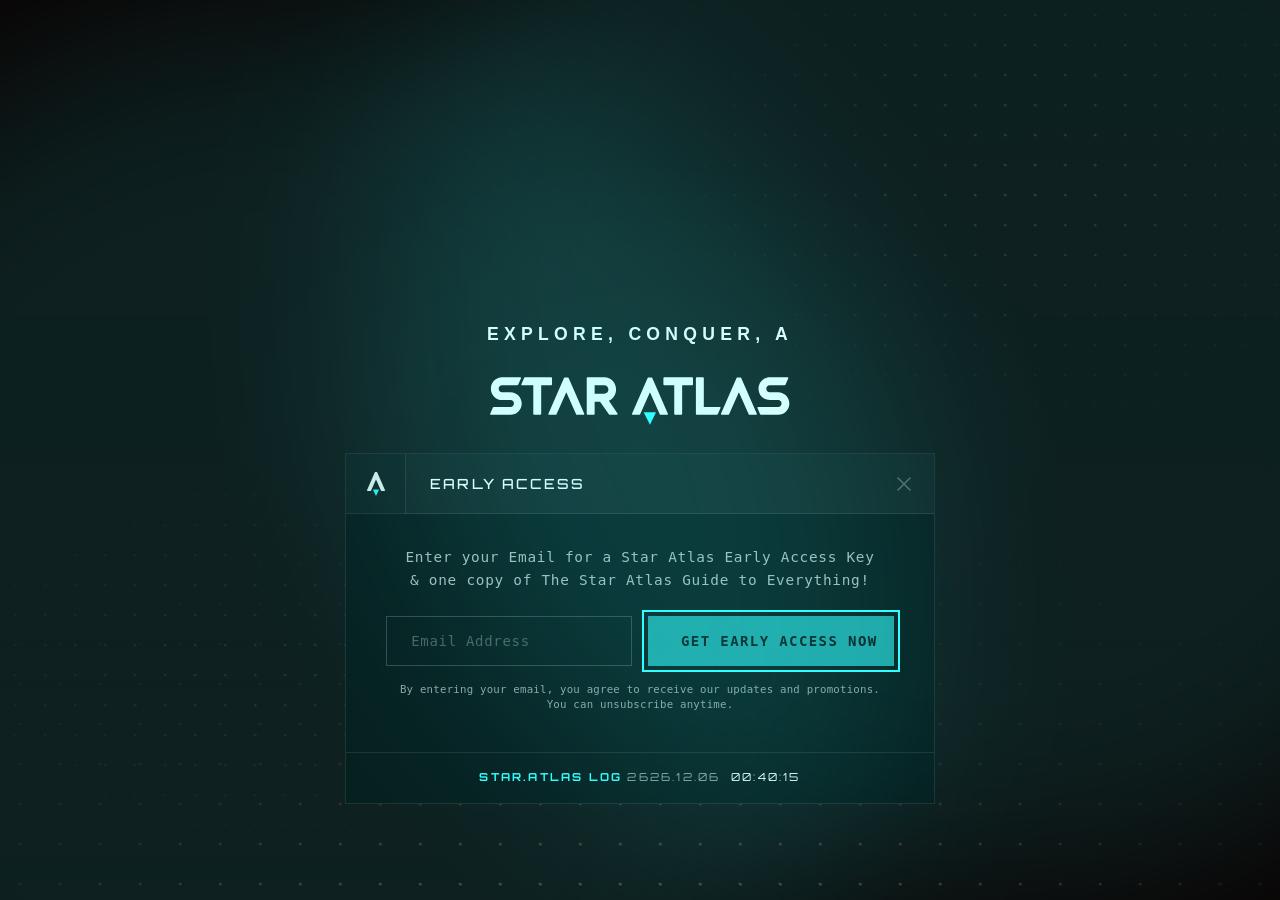
==== index.html @ 08f1f4c9 "feat: implement Google reCAPTCHA v2 for enhanced form security - Replaced reCAPTCHA v3 with v2 check" ====
<!DOCTYPE html>
<html lang="en">
<head>
    <meta charset="UTF-8">
    <meta name="viewport" content="width=device-width, initial-scale=1.0">
    <title>Star Atlas - Explore, Conquer, and Earn in a real cash economy.</title>
    <link rel="icon" type="image/png" href="Icon.png">
    <link href="https://fonts.googleapis.com/css2?family=Space+Mono:wght@400;700&display=swap" rel="stylesheet">
    <link rel="stylesheet" href="styles.css">
</head>
<body>
    <!-- Loading Bar -->
    <div class="loading-bar" id="loadingBar"></div>
    
    <!-- Grid Background -->
    <div class="grid-container">
        <div class="grid-layer dots"></div>
        <div class="grid-layer grid"></div>
        <div class="grid-layer accent"></div>
    </div>
    
    <!-- Mouse spotlight effect -->
    <div class="mouse-spotlight"></div>
    
    <!-- Glow Effects -->
    <div class="glow-container">
        <div class="glow"></div>
        <div class="glow"></div>
        <div class="glow"></div>
    </div>
    


    <!-- Navigation -->
    <nav class="gated-content" style="display: none;">

        <div class="nav-main">
            <div class="nav-container">
                <div class="logo">
                    <img src="Logo.svg" alt="Star Atlas">
                </div>
                <ul class="nav-links">
                    <li class="has-dropdown">
                        <a href="#game">Game</a>
                        <ul class="dropdown-menu">
                            <li><a href="https://store.epicgames.com/en-US/p/star-atlas-bead34" target="_blank">Star Atlas</a></li>
                            <li><a href="https://based.staratlas.com/" target="_blank">SAGE Labs</a></li>
                            <li><a href="https://holosim.staratlas.com/" target="_blank">Holosim</a></li>
                        </ul>
                    </li>
                    <li><a href="https://experience.staratlas.com" target="_blank">Experience</a></li>
                    <li><a href="https://experience.staratlas.com/newsroom" target="_blank">News & Info</a></li>
                    <li><a href="https://experience.staratlas.com/contact" target="_blank">Contact</a></li>
                </ul>
                <div class="nav-cta">
                    <a href="https://play.staratlas.com/market/" target="_blank" class="download-btn"><span>Galactic Marketplace</span></a>
                </div>
            </div>
        </div>
    </nav>

    <!-- Hero Section -->
    <section class="hero">
        <!-- Video Background -->
        <video class="video-background" autoplay muted loop playsinline>
            <source src="src/herosection_loop_7-21-hb3.mp4" type="video/mp4">
        </video>
        <div class="video-overlay"></div>
        
        <div class="hero-content center-bottom" id="heroContent">
            <div class="hero-tagline">
                <span>EXPLORE, CONQUER, AND EARN</span>
                <span>IN A PLAYER-DRIVEN ECONOMY</span>
            </div>
            <img src="Logo.svg" alt="Star Atlas" class="hero-logo">
            <div class="hero-cta">
                <div class="terminal-box">
                    <div class="terminal-box-corners"></div>
                    <div class="terminal-header">
                        <div class="terminal-icon-box">
                            <img src="Icon.svg" alt="Star Atlas" class="terminal-icon">
                        </div>
                        <span class="terminal-title">EARLY ACCESS</span>
                        <button class="terminal-close" onclick="bypassEmailGate(event)" aria-label="Close">
                            <svg width="14" height="14" viewBox="0 0 14 14" fill="none" xmlns="http://www.w3.org/2000/svg">
                                <path d="M13 1L1 13M1 1L13 13" stroke="currentColor" stroke-width="1.5" stroke-linecap="round" stroke-linejoin="round"/>
                            </svg>
                        </button>
                    </div>
                    <div class="terminal-body">
                        <p class="terminal-description">Enter your Email for a Star Atlas Early Access Key<br>& one copy of The Star Atlas Guide to Everything!</p>
                        <form class="early-access-form" onsubmit="submitEarlyAccessInline(event)">
                            <div class="email-input-wrapper">
                                <input 
                                    type="email" 
                                    id="heroEmailInput" 
                                    placeholder="Email Address" 
                                    required
                                    class="hero-email-input"
                                    oninput="updateEmailDisplay(this)"
                                />
                                <div class="email-display" id="emailDisplay"></div>
                            </div>
                            <div class="button-wrapper">
                                <div class="corner-bracket top-left"></div>
                                <div class="corner-bracket top-right"></div>
                                <div class="corner-bracket bottom-left"></div>
                                <div class="corner-bracket bottom-right"></div>
                                <button type="submit" class="hero-submit-btn" disabled><span>GET EARLY ACCESS NOW</span></button>
                            </div>
                        </form>
                        <!-- reCAPTCHA v2 checkbox container (hidden initially) -->
                        <div id="hero-recaptcha" style="display: none; margin: 15px 0;"></div>
                        <div class="disclaimer-text">
                            By entering your email, you agree to receive our updates and promotions. <br /> You can unsubscribe anytime.
                        </div>
                    </div>
                    <div class="terminal-footer">
                        <div class="star-atlas-log" id="starAtlasLog">
                            <span class="log-date">2625.07.22</span>
                            <span class="log-time">00:00:00</span>
                        </div>
                    </div>
                    <div class="bottom-corners"></div>
                </div>
                <div id="heroMessage" class="hero-message" style="display: none;"></div>
            </div>
        </div>
    </section>





    <!-- Gated Content Container -->
    <div id="gatedContent" class="gated-sections" style="display: none;">
    
    <!-- Game Section -->
    <section class="game-section" id="game">
        <div class="section-corners"></div>
        <div class="section-header">
            <div style="display: flex; align-items: stretch;">
                <span class="section-number">0001.</span>
                <h2 class="section-title">GAME</h2>
            </div>
            <div class="section-icon-wrapper">
                <img src="Icon.svg" alt="" class="section-icon" onclick="window.scrollTo({ top: 0, behavior: 'smooth' })">
                <span class="section-tooltip">TO THE TOP</span>
            </div>
        </div>
        <p class="section-subtitle">Immerse yourself in the vastness of Galia, where Star Atlas comes alive.</p>
        
        <div class="toggle-container">
            <button class="toggle-btn active" onclick="showGameMode('3rdperson')">3rd Person Experience</button>
            <button class="toggle-btn" onclick="showGameMode('rts')">Top-Down RTS View</button>
        </div>

        <!-- 3rd Person Content -->
        <div id="3rdperson" class="game-content active">
            <p style="text-align: center; color: rgba(255, 255, 255, 1); max-width: 800px; margin: 0 auto 3rem;">
                Join the fight for resources and territory with intense ship-to-ship and FPS combat, exploration, 
                crafting, and quests.
            </p>
            
            <!-- Video Carousel -->
            <div class="video-carousel">
                <div class="carousel-container">
                    <div class="carousel-track" id="carousel-3rd">
                        <!-- Slide 1: Galia -->
                        <div class="carousel-slide active">
                            <video class="carousel-video" poster="src/GAME section/3rd Person Experience/Thumbnails in carousel/Slide_1_ImageThumbnail.png" autoplay muted>
                                <source src="src/GAME section/3rd Person Experience/Slide_1_Galia.mp4" type="video/mp4">
                            </video>
                            <div class="slide-caption">
                                <h3 class="slide-title">Galia</h3>
                                <p class="slide-description">Explore the unexplored. Take on unknown dangers. Build a galactic empire.</p>
                                <a href="https://store.epicgames.com/en-US/p/star-atlas-bead34" target="_blank" class="slide-link">Play Now</a>
                            </div>
                        </div>
                        
                        <!-- Slide 2: Game Modes -->
                        <div class="carousel-slide">
                            <video class="carousel-video" poster="src/GAME section/3rd Person Experience/Thumbnails in carousel/Slide_2_ImageThumbnail.png" muted>
                                <source src="src/GAME section/3rd Person Experience/Slide_2_GameModes.mp4" type="video/mp4">
                            </video>
                            <div class="slide-caption">
                                <h3 class="slide-title">Game Modes</h3>
                                <p class="slide-description">Conquer Galia, then crush the competition. Shooter arena battles, racing tracks, PVE dogfights and more await.</p>
                                <a href="https://store.epicgames.com/en-US/p/star-atlas-bead34" target="_blank" class="slide-link">Play Now</a>
                            </div>
                        </div>
                        
                        <!-- Slide 3: Your Fleet Your Way -->
                        <div class="carousel-slide">
                            <video class="carousel-video" poster="src/GAME section/3rd Person Experience/Thumbnails in carousel/Slide_3_ImageThumbnail.png" muted>
                                <source src="src/GAME section/3rd Person Experience/Slide_3_YourFleetYourWay.mp4" type="video/mp4">
                            </video>
                            <div class="slide-caption">
                                <h3 class="slide-title">Your Fleet, Your Way</h3>
                                <p class="slide-description">View, build, and customize your fleet. Whether you're exploring the detailed interiors of your ships or managing your entire armada, it's all under your command.</p>
                                <a href="https://store.epicgames.com/en-US/p/star-atlas-bead34" target="_blank" class="slide-link">Play Now</a>
                            </div>
                        </div>
                        
                        <!-- Slide 4: Life in Galia -->
                        <div class="carousel-slide">
                            <video class="carousel-video" poster="src/GAME section/3rd Person Experience/Thumbnails in carousel/Slide_4_ImageThumbnail.png" muted>
                                <source src="src/GAME section/3rd Person Experience/Slide_4_LifeinGalia.mp4" type="video/mp4">
                            </video>
                            <div class="slide-caption">
                                <h3 class="slide-title">Life in Galia</h3>
                                <p class="slide-description">From the small, furred Punaabs to luminous beings of pure light, Galia teems with diverse life.</p>
                                <a href="https://store.epicgames.com/en-US/p/star-atlas-bead34" target="_blank" class="slide-link">Play Now</a>
                            </div>
                        </div>
                    </div>
                    
                    <!-- Carousel Navigation -->
                    <button class="carousel-btn carousel-prev" onclick="changeSlide('3rd', -1)">‹</button>
                    <button class="carousel-btn carousel-next" onclick="changeSlide('3rd', 1)">›</button>
                    
                    <!-- Carousel Indicators -->
                    <div class="carousel-indicators">
                        <span class="indicator active" onclick="goToSlide('3rd', 0)"></span>
                        <span class="indicator" onclick="goToSlide('3rd', 1)"></span>
                        <span class="indicator" onclick="goToSlide('3rd', 2)"></span>
                        <span class="indicator" onclick="goToSlide('3rd', 3)"></span>
                    </div>
                </div>
                
                <!-- Thumbnail Carousel -->
                <div class="thumbnail-carousel">
                    <div class="thumbnail-item active" onclick="goToSlide('3rd', 0)">
                        <img src="src/GAME section/3rd Person Experience/Thumbnails in carousel/Slide_1_ImageThumbnail.png" alt="Galia">
                    </div>
                    <div class="thumbnail-item" onclick="goToSlide('3rd', 1)">
                        <img src="src/GAME section/3rd Person Experience/Thumbnails in carousel/Slide_2_ImageThumbnail.png" alt="Game Modes">
                    </div>
                    <div class="thumbnail-item" onclick="goToSlide('3rd', 2)">
                        <img src="src/GAME section/3rd Person Experience/Thumbnails in carousel/Slide_3_ImageThumbnail.png" alt="Your Fleet, Your Way">
                    </div>
                    <div class="thumbnail-item" onclick="goToSlide('3rd', 3)">
                        <img src="src/GAME section/3rd Person Experience/Thumbnails in carousel/Slide_4_ImageThumbnail.png" alt="Life in Galia">
                    </div>
                </div>
            </div>
        </div>

        <!-- RTS Content -->
        <div id="rts" class="game-content">
            <p style="text-align: center; color: rgba(255, 255, 255, 1); max-width: 800px; margin: 0 auto 3rem;">
                Command vast fleets from a strategic overhead view. Manage resources, territories, and 
                shape the political landscape of the galaxy.
            </p>
            
            <!-- Video Carousel -->
            <div class="video-carousel">
                <div class="carousel-container">
                    <div class="carousel-track" id="carousel-rts">
                        <!-- Slide 1: Fleet Command -->
                        <div class="carousel-slide active">
                            <video class="carousel-video" poster="src/GAME section/Top-down RTS View/Thumbnail Images/RTS_Slide_1_ImageThumbnail.png" autoplay muted>
                                <source src="src/GAME section/Top-down RTS View/TDS_Slide_1_FleetCommand.mp4" type="video/mp4">
                            </video>
                            <div class="slide-caption">
                                <h3 class="slide-title">Fleet Command</h3>
                                <p class="slide-description">With the press of a button, switch from a third-person experience to a top-down view where you can mass-manage your fleets, dominate Galia and outmaneuver opposing factions. Coming soon.</p>
                                <a href="https://store.epicgames.com/en-US/p/star-atlas-bead34" target="_blank" class="slide-link">Play Now</a>
                            </div>
                        </div>
                        
                        <!-- Slide 2: Holosim -->
                        <div class="carousel-slide">
                            <video class="carousel-video" poster="src/GAME section/Top-down RTS View/Thumbnail Images/Slide_1_Holosim_Thumbnail.png" muted>
                                <source src="src/GAME section/Top-down RTS View/Slide_2_Holosim.mp4" type="video/mp4">
                            </video>
                            <div class="slide-caption">
                                <h3 class="slide-title">Holosim</h3>
                                <p class="slide-description">Holosim brings the heart of Fleet Command to your browser. It's a free-to-play in-universe simulation that lets you manage your fleets and experience strategic gameplay instantly, all without needing high-end hardware, ships, or a crypto wallet.</p>
                                <a href="https://holosim.staratlas.com/" target="_blank" class="slide-link">Play Now</a>
                            </div>
                        </div>
                        
                        <!-- Slide 3: SAGE Labs -->
                        <div class="carousel-slide">
                            <video class="carousel-video" poster="src/GAME section/Top-down RTS View/Thumbnail Images/RTS_Slide_1_ImageThumbnail.png" muted>
                                <source src="src/GAME section/Top-down RTS View/TDS_Slide_1_FleetCommand.mp4" type="video/mp4">
                            </video>
                            <div class="slide-caption">
                                <h3 class="slide-title">SAGE Labs</h3>
                                <p class="slide-description">SAGE Labs brings the Star Atlas economy to life right in your browser. Manage your fleet, mine resources, craft items, and scan for SDUs. You're not hunting for gold; you're supplying the shovels.</p>
                                <a href="https://based.staratlas.com/" target="_blank" class="slide-link">Play Now</a>
                            </div>
                        </div>
                    </div>
                    
                    <!-- Carousel Navigation -->
                    <button class="carousel-btn carousel-prev" onclick="changeSlide('rts', -1)">‹</button>
                    <button class="carousel-btn carousel-next" onclick="changeSlide('rts', 1)">›</button>
                    
                    <!-- Carousel Indicators -->
                    <div class="carousel-indicators">
                        <span class="indicator active" onclick="goToSlide('rts', 0)"></span>
                        <span class="indicator" onclick="goToSlide('rts', 1)"></span>
                        <span class="indicator" onclick="goToSlide('rts', 2)"></span>
                    </div>
                </div>
                
                <!-- Thumbnail Carousel -->
                <div class="thumbnail-carousel">
                    <div class="thumbnail-item active" onclick="goToSlide('rts', 0)">
                        <img src="src/GAME section/Top-down RTS View/Thumbnail Images/RTS_Slide_1_ImageThumbnail.png" alt="Fleet Command">
                    </div>
                    <div class="thumbnail-item" onclick="goToSlide('rts', 1)">
                        <img src="src/GAME section/Top-down RTS View/Thumbnail Images/Slide_1_Holosim_Thumbnail.png" alt="Holosim">
                    </div>
                    <div class="thumbnail-item" onclick="goToSlide('rts', 2)">
                        <img src="src/GAME section/Top-down RTS View/Thumbnail Images/RTS_Slide_1_ImageThumbnail.png" alt="SAGE Labs">
                    </div>
                </div>
            </div>
        </div>
    </section>

    <!-- Economy Section -->
    <section class="economy-section" id="economy">
        <div class="section-header">
            <div style="display: flex; align-items: stretch;">
                <span class="section-number">0002.</span>
                <h2 class="section-title">Economy</h2>
            </div>
            <div class="section-icon-wrapper">
                <img src="Icon.svg" alt="" class="section-icon" onclick="window.scrollTo({ top: 0, behavior: 'smooth' })">
                <span class="section-tooltip">TO THE MOON</span>
            </div>
        </div>
        <p class="section-subtitle">Join a real cash economy with real opportunities.</p>
        
        <div class="stats-grid">
            <div class="stat-card">
                <pixel-canvas data-gap="6" data-speed="20" data-colors="#32feff,#ffffff" data-variant="icon" data-opacity="0.85"></pixel-canvas>
                <div class="stat-content">
                    <div class="stat-value">$68.3M</div>
                    <div class="stat-label">Total Volume Traded</div>
                </div>
            </div>
            
            <div class="stat-card">
                <pixel-canvas data-gap="6" data-speed="20" data-colors="#32feff,#ffffff" data-variant="icon" data-opacity="0.85"></pixel-canvas>
                <div class="stat-content">
                    <div class="stat-value">$21.1M</div>
                    <div class="stat-label">Annual GDP</div>
                </div>
            </div>
            
            <div class="stat-card">
                <pixel-canvas data-gap="6" data-speed="20" data-colors="#32feff,#ffffff" data-variant="icon" data-opacity="0.85"></pixel-canvas>
                <div class="stat-content">
                    <div class="stat-value">9.69M</div>
                    <div class="stat-label">Average ATLAS Earned Daily</div>
                </div>
            </div>
        </div>
        
        <div class="economy-cta">
            <a href="https://experience.staratlas.com/newsroom/economic-reports" target="_blank" class="secondary-btn">Latest Economic Report</a>
            <a href="https://play.staratlas.com/market/" target="_blank" class="secondary-btn">Explore Galactic Marketplace</a>
        </div>
    </section>

    <!-- Community Section -->
    <section class="community-section" id="community">
        <div class="section-header">
            <div style="display: flex; align-items: stretch;">
                <span class="section-number">0003.</span>
                <h2 class="section-title">Community</h2>
            </div>
            <div class="section-icon-wrapper">
                <img src="Icon.svg" alt="" class="section-icon" onclick="window.scrollTo({ top: 0, behavior: 'smooth' })">
                <span class="section-tooltip">TO THE TOP</span>
            </div>
        </div>
        
        <div class="community-hero">
            <div class="community-content-wrapper">
                
                <div class="community-visual-content">
                    <div class="community-characters">
                        <img src="src/community/left-char.png" alt="Character" class="community-char char-left">
                        <img src="src/community/mid-char.png" alt="Character" class="community-char char-mid">
                        <img src="src/community/right-char.png" alt="Character" class="community-char char-right">
                    </div>
                    
                    <a href="https://discord.gg/staratlas" target="_blank" class="discord-card-link">
                        <div class="discord-card">
                            <div class="discord-card-content">
                                <div class="discord-card-image">
                                    <img src="src/community/discord-bg.jpg" alt="Star Atlas Discord">
                                    <!-- <pixel-canvas data-gap="20" data-speed="15" data-colors="#5affff" data-variant="icon" data-opacity="1" data-blend="additive" data-size="2"></pixel-canvas> -->
                                    <div class="card-logos">
                                        <img src="Icon.svg" alt="Star Atlas" class="star-atlas-logo">
                                        <svg class="discord-logo" viewBox="0 0 24 24" fill="currentColor">
                                            <path d="M20.317 4.3698a19.7913 19.7913 0 00-4.8851-1.5152.0741.0741 0 00-.0785.0371c-.211.3753-.4447.8648-.6083 1.2495-1.8447-.2762-3.68-.2762-5.4868 0-.1636-.3933-.4058-.8742-.6177-1.2495a.077.077 0 00-.0785-.037 19.7363 19.7363 0 00-4.8852 1.515.0699.0699 0 00-.0321.0277C.5334 9.0458-.319 13.5799.0992 18.0578a.0824.0824 0 00.0312.0561c2.0528 1.5076 4.0413 2.4228 5.9929 3.0294a.0777.0777 0 00.0842-.0276c.4616-.6304.8731-1.2952 1.226-1.9942a.076.076 0 00-.0416-.1057c-.6528-.2476-1.2743-.5495-1.8722-.8923a.077.077 0 01-.0076-.1277c.1258-.0943.2517-.1923.3718-.2914a.0743.0743 0 01.0776-.0105c3.9278 1.7933 8.18 1.7933 12.0614 0a.0739.0739 0 01.0785.0095c.1202.099.246.1981.3728.2924a.077.077 0 01-.0066.1276 12.2986 12.2986 0 01-1.873.8914.0766.0766 0 00-.0407.1067c.3604.698.7719 1.3628 1.225 1.9932a.076.076 0 00.0842.0286c1.961-.6067 3.9495-1.5219 6.0023-3.0294a.077.077 0 00.0313-.0552c.5004-5.177-.8382-9.6739-3.5485-13.6604a.061.061 0 00-.0312-.0286zM8.02 15.3312c-1.1825 0-2.1569-1.0857-2.1569-2.419 0-1.3332.9555-2.4189 2.157-2.4189 1.2108 0 2.1757 1.0952 2.1568 2.419 0 1.3332-.9555 2.4189-2.1569 2.4189zm7.9748 0c-1.1825 0-2.1569-1.0857-2.1569-2.419 0-1.3332.9554-2.4189 2.1569-2.4189 1.2108 0 2.1757 1.0952 2.1568 2.419 0 1.3332-.946 2.4189-2.1568 2.4189Z"/>
                                        </svg>
                                    </div>
                                </div>
                                <div class="slide-caption discord-card-text">
                                    <h4 class="slide-title">STAR ATLAS DISCORD</h4>
                                    <p class="slide-description">Join a community of pioneers, ready to answer all of your questions.</p>
                                    <span class="discord-cta">discord.gg/staratlas</span>
                                </div>
                            </div>
                        </div>
                    </a>
                </div>
            </div>
        </div>
    </section>

    <!-- Footer -->
    <footer>
        <div class="footer-content">
            <div class="footer-links">
                <div class="footer-column">
                    <h4>Community</h4>
                    <ul>
                        <li><a href="https://x.com/staratlas" target="_blank">X</a></li>
                        <li><a href="https://discord.gg/StarAtlas" target="_blank">Discord</a></li>
                        <li><a href="https://www.youtube.com/channel/UCt-y8Npwje5KDG5MSZ0a9Jw" target="_blank">YouTube</a></li>
                        <li><a href="https://www.reddit.com/r/StarAtlas/" target="_blank">Reddit</a></li>
                    </ul>
                </div>
                <div class="footer-column">
                    <h4>Support</h4>
                    <ul>
                        <li><a href="https://support.staratlas.com/" target="_blank">Help Center</a></li>
                        <li><a href="https://experience.staratlas.com/contact" target="_blank">Contact Us</a></li>
                    </ul>
                </div>
                <div class="footer-column">
                    <h4>Company</h4>
                    <ul>
                        <li><a href="https://experience.staratlas.com/careers" target="_blank">Careers</a></li>
                        <li><a href="https://experience.staratlas.com/newsroom/press-kit" target="_blank">Press</a></li>
                    </ul>
                </div>
            </div>
            
            <div class="footer-bottom">
                <p class="footer-text">© 2625 Star Atlas. All rights reserved. | <a href="https://experience.staratlas.com/terms-of-service" target="_blank">Terms of Service</a> | <a href="https://experience.staratlas.com/privacy-policy" target="_blank">Privacy Policy</a></p>
            </div>
        </div>
    </footer>
    
    </div> <!-- End of Gated Content -->

    <!-- Scan Line Effect -->
    <div class="scan-line"></div>

    <!-- Sticky Footer Bar -->
    <div class="sticky-footer-bar" id="stickyFooterBar">
        <div class="footer-bar-container">
            <div class="footer-bar-icon-box">
                <img src="Icon.svg" alt="Star Atlas" class="footer-bar-icon">
            </div>
            <div class="footer-bar-title">EARLY ACCESS</div>
            <div class="footer-bar-center">
                <form class="footer-email-form" onsubmit="submitFooterEmail(event)">
                    <div class="footer-email-wrapper">
                        <input type="email" class="footer-email-input" placeholder="Add email for early access" required>
                        <div class="footer-email-display">
                            <span class="footer-email-local"></span><span class="footer-email-domain"></span>
                        </div>
                    </div>
                    <button type="submit" class="footer-submit-btn" disabled>GET ACCESS NOW</button>
                </form>
                <!-- reCAPTCHA v2 checkbox container (hidden initially) -->
                <div id="footer-recaptcha" style="display: none; margin: 15px 0;"></div>
                <div id="footerMessage" class="footer-message" style="margin-top: 0.5rem; color: #f87171; font-size: 0.875rem; display: none;"></div>
            </div>
            <div class="footer-timestamp">
                <span class="footer-log-prefix">STAR.ATLAS LOG</span>
                <span class="footer-timestamp-date" id="footer-timestamp-date">00/00/0000</span>
                <span class="footer-timestamp-time" id="footer-timestamp-time">00:00:00</span>
            </div>
            <button class="footer-bar-close" onclick="closeFooterBar()">
                <svg width="14" height="14" viewBox="0 0 14 14" fill="none" xmlns="http://www.w3.org/2000/svg">
                    <path d="M13 1L1 13M1 1L13 13" stroke="currentColor" stroke-width="2" stroke-linecap="round"/>
                </svg>
            </button>
        </div>
    </div>

    <!-- Google reCAPTCHA v2 (checkbox) -->
    <script>
        // Replace with your actual site key after deployment
        const RECAPTCHA_SITE_KEY = '6LdVZr8rAAAAAJbWKO1nEyTcFVDLIXgAsMWHp0Ll';
    </script>
    <!-- reCAPTCHA v2 script -->
    <script src="https://www.google.com/recaptcha/api.js?onload=onloadCallback&render=explicit" async defer></script>

    <script>
        // reCAPTCHA v2 state and helpers
        let heroRecaptchaWidgetId = null;
        let footerRecaptchaWidgetId = null;
        let heroRecaptchaResponse = '';
        let footerRecaptchaResponse = '';

        // Initialize reCAPTCHA v2 widgets when ready
        function onloadCallback() {
            // Initialize hero form reCAPTCHA (but keep it hidden initially)
            const heroContainer = document.getElementById('hero-recaptcha');
            if (heroContainer && window.grecaptcha) {
                heroRecaptchaWidgetId = grecaptcha.render('hero-recaptcha', {
                    'sitekey': RECAPTCHA_SITE_KEY,
                    'callback': function(response) {
                        heroRecaptchaResponse = response;
                        console.log('Hero reCAPTCHA verified');
                        // Enable submit button when captcha is verified
                        const btn = document.querySelector('.hero-submit-btn');
                        if (btn) btn.disabled = false;
                    },
                    'expired-callback': function() {
                        heroRecaptchaResponse = '';
                        console.log('Hero reCAPTCHA expired');
                        // Disable submit button when captcha expires
                        const btn = document.querySelector('.hero-submit-btn');
                        if (btn) btn.disabled = true;
                    }
                });
            }

            // Initialize footer form reCAPTCHA (but keep it hidden initially)
            const footerContainer = document.getElementById('footer-recaptcha');
            if (footerContainer && window.grecaptcha) {
                footerRecaptchaWidgetId = grecaptcha.render('footer-recaptcha', {
                    'sitekey': RECAPTCHA_SITE_KEY,
                    'callback': function(response) {
                        footerRecaptchaResponse = response;
                        console.log('Footer reCAPTCHA verified');
                        // Enable submit button when captcha is verified
                        const btn = document.querySelector('.footer-submit-btn');
                        if (btn) btn.disabled = false;
                    },
                    'expired-callback': function() {
                        footerRecaptchaResponse = '';
                        console.log('Footer reCAPTCHA expired');
                        // Disable submit button when captcha expires
                        const btn = document.querySelector('.footer-submit-btn');
                        if (btn) btn.disabled = true;
                    }
                });
            }
        }
        // Toggle game content
        function showGameMode(mode) {
            document.querySelectorAll('.toggle-btn').forEach(btn => btn.classList.remove('active'));
            document.querySelectorAll('.game-content').forEach(content => content.classList.remove('active'));
            
            event.target.classList.add('active');
            document.getElementById(mode).classList.add('active');
            
            // Stop all auto-play timers
            stopAutoPlay('3rd');
            stopAutoPlay('rts');
            
            // Start auto-play for the new active carousel
            if (mode === '3rd-person') {
                startAutoPlay('3rd');
            } else if (mode === 'rts-view') {
                startAutoPlay('rts');
            }
        }

        // Video Carousel Functions
        const carousels = {
            '3rd': { currentSlide: 0, totalSlides: 4, interval: null },
            'rts': { currentSlide: 0, totalSlides: 3, interval: null }
        };

        function changeSlide(carouselId, direction) {
            const carousel = carousels[carouselId];
            const track = document.getElementById(`carousel-${carouselId}`);
            const slides = track.querySelectorAll('.carousel-slide');
            const indicators = track.parentElement.querySelectorAll('.indicator');
            const thumbnails = track.parentElement.parentElement.querySelectorAll('.thumbnail-item');
            
            // Hide current slide and stop video
            slides[carousel.currentSlide].classList.remove('active');
            const currentVideo = slides[carousel.currentSlide].querySelector('video');
            if (currentVideo) {
                currentVideo.pause();
                currentVideo.currentTime = 0;
            }
            if (thumbnails[carousel.currentSlide]) {
                thumbnails[carousel.currentSlide].classList.remove('active');
            }
            
            // Calculate new slide index
            carousel.currentSlide += direction;
            if (carousel.currentSlide >= carousel.totalSlides) {
                carousel.currentSlide = 0;
            } else if (carousel.currentSlide < 0) {
                carousel.currentSlide = carousel.totalSlides - 1;
            }
            
            // Show new slide and play video
            slides[carousel.currentSlide].classList.add('active');
            const newVideo = slides[carousel.currentSlide].querySelector('video');
            if (newVideo) {
                // Ensure video has required attributes for mobile autoplay
                newVideo.setAttribute('muted', '');
                newVideo.setAttribute('playsinline', '');
                newVideo.setAttribute('webkit-playsinline', '');
                newVideo.play().catch(e => console.log('Video play failed:', e));
            }
            if (thumbnails[carousel.currentSlide]) {
                thumbnails[carousel.currentSlide].classList.add('active');
            }
        }

        function goToSlide(carouselId, slideIndex) {
            const carousel = carousels[carouselId];
            const track = document.getElementById(`carousel-${carouselId}`);
            const slides = track.querySelectorAll('.carousel-slide');
            const thumbnails = track.parentElement.parentElement.querySelectorAll('.thumbnail-item');
            
            // Hide current slide and stop video
            slides[carousel.currentSlide].classList.remove('active');
            const currentVideo = slides[carousel.currentSlide].querySelector('video');
            if (currentVideo) {
                currentVideo.pause();
                currentVideo.currentTime = 0;
            }
            if (thumbnails[carousel.currentSlide]) {
                thumbnails[carousel.currentSlide].classList.remove('active');
            }
            
            // Show new slide and play video
            carousel.currentSlide = slideIndex;
            slides[carousel.currentSlide].classList.add('active');
            const newVideo = slides[carousel.currentSlide].querySelector('video');
            if (newVideo) {
                // Ensure video has required attributes for mobile autoplay
                newVideo.setAttribute('muted', '');
                newVideo.setAttribute('playsinline', '');
                newVideo.setAttribute('webkit-playsinline', '');
                newVideo.play().catch(e => console.log('Video play failed:', e));
            }
            if (thumbnails[carousel.currentSlide]) {
                thumbnails[carousel.currentSlide].classList.add('active');
            }
            
            // Reset auto-play timer
            if (carousel.interval) {
                clearInterval(carousel.interval);
                startAutoPlay(carouselId);
            }
        }

        // Auto-play functionality
        function startAutoPlay(carouselId) {
            const carousel = carousels[carouselId];
            // Clear any existing interval
            if (carousel.interval) {
                clearInterval(carousel.interval);
            }
            // Set a backup timer in case video doesn't end (e.g., loading issues)
            carousel.interval = setInterval(() => {
                changeSlide(carouselId, 1);
            }, 30000); // Fallback: change slide every 30 seconds
        }

        function stopAutoPlay(carouselId) {
            const carousel = carousels[carouselId];
            if (carousel.interval) {
                clearInterval(carousel.interval);
                carousel.interval = null;
            }
        }

        // Setup video end listeners
        function setupVideoEndListeners(carouselId) {
            const track = document.getElementById(`carousel-${carouselId}`);
            const videos = track.querySelectorAll('video');
            
            videos.forEach((video, index) => {
                video.addEventListener('ended', () => {
                    // Move to next slide when video ends
                    changeSlide(carouselId, 1);
                });
            });
        }

        // Initialize carousels when content becomes active
        document.addEventListener('DOMContentLoaded', function() {
            // Setup video end listeners for both carousels
            setupVideoEndListeners('3rd');
            setupVideoEndListeners('rts');
            
            // Start auto-play for the initially active carousel
            const activeContent = document.querySelector('.game-content.active');
            if (activeContent && activeContent.id === '3rd-person') {
                startAutoPlay('3rd');
            } else if (activeContent && activeContent.id === 'rts-view') {
                startAutoPlay('rts');
            }
            
            // Add playsinline attribute to all videos for mobile
            const allVideos = document.querySelectorAll('video');
            allVideos.forEach(video => {
                video.setAttribute('playsinline', '');
                video.setAttribute('webkit-playsinline', '');
                video.setAttribute('muted', '');
                
                // Keep autoplay enabled for all devices
                video.setAttribute('autoplay', '');
            });
            
            // Setup intersection observer to play videos when they come into view
            const videoObserver = new IntersectionObserver((entries) => {
                entries.forEach(entry => {
                    const video = entry.target;
                    if (entry.isIntersecting && video.paused) {
                        // Play video when it comes into view
                        video.play().catch(e => console.log('Video autoplay failed:', e));
                    }
                });
            }, {
                threshold: 0.5 // Play when 50% of video is visible
            });
            
            // Observe all carousel videos
            document.querySelectorAll('.carousel-video').forEach(video => {
                videoObserver.observe(video);
            });
        });

        // Update timestamp every second with correct future date
        function updateTimestamp() {
            const now = new Date();
            const futureDate = new Date(now);
            futureDate.setFullYear(now.getFullYear() + 600);
            
            const time = futureDate.toLocaleTimeString('en-US', { hour12: false });
            const date = futureDate.toLocaleDateString('en-US', { 
                year: 'numeric', 
                month: 'short', 
                day: '2-digit' 
            });
            
            // Update Star Atlas Log timestamp
            const starAtlasLog = document.getElementById('starAtlasLog');
            if (starAtlasLog) {
                const logDate = starAtlasLog.querySelector('.log-date');
                const logTime = starAtlasLog.querySelector('.log-time');
                
                if (logDate && logTime) {
                    // Format date as YYYY.MM.DD
                    const year = futureDate.getFullYear();
                    const month = String(futureDate.getMonth() + 1).padStart(2, '0');
                    const day = String(futureDate.getDate()).padStart(2, '0');
                    logDate.textContent = `${year}.${month}.${day}`;
                    
                    // Format time as HH:MM:SS
                    const hours = String(futureDate.getHours()).padStart(2, '0');
                    const minutes = String(futureDate.getMinutes()).padStart(2, '0');
                    const seconds = String(futureDate.getSeconds()).padStart(2, '0');
                    logTime.textContent = `${hours}:${minutes}:${seconds}`;
                }
            }
            
            // Update footer bar timestamp
            const footerTimeEl = document.getElementById('footer-timestamp-time');
            const footerDateEl = document.getElementById('footer-timestamp-date');
            if (footerTimeEl && footerDateEl) {
                // Format date as YYYY.MM.DD
                const year = futureDate.getFullYear();
                const month = String(futureDate.getMonth() + 1).padStart(2, '0');
                const day = String(futureDate.getDate()).padStart(2, '0');
                footerDateEl.textContent = `${year}.${month}.${day}`;
                
                // Format time as HH:MM:SS
                const hours = String(futureDate.getHours()).padStart(2, '0');
                const minutes = String(futureDate.getMinutes()).padStart(2, '0');
                const seconds = String(futureDate.getSeconds()).padStart(2, '0');
                footerTimeEl.textContent = `${hours}:${minutes}:${seconds}`;
            }
        }
        setInterval(updateTimestamp, 1000);
        updateTimestamp();

        // News filter
        document.querySelectorAll('.news-nav button').forEach(btn => {
            btn.addEventListener('click', function() {
                document.querySelectorAll('.news-nav button').forEach(b => b.classList.remove('active'));
                this.classList.add('active');
                
                // Animate news cards on filter change
                document.querySelectorAll('.news-card').forEach((card, index) => {
                    card.style.opacity = '0';
                    card.style.transform = 'scale(0.9)';
                    setTimeout(() => {
                        card.style.opacity = '1';
                        card.style.transform = 'scale(1)';
                    }, index * 100);
                });
            });
        });

        // Add active loading bar on page load
        window.addEventListener('load', () => {
            setTimeout(() => {
                document.querySelector('.loading-bar').classList.add('active');
            }, 100);

            setTimeout(() => {
                document.querySelector('.loading-bar').classList.remove('active');
            }, 2600);
        });

        // Enhanced scroll animations
        const observerOptions = {
            threshold: 0.1,
            rootMargin: '0px 0px -50px 0px'
        };

        const observer = new IntersectionObserver((entries) => {
            entries.forEach(entry => {
                if (entry.isIntersecting) {
                    entry.target.classList.add('active');
                    
                    // Animate stat bars
                    if (entry.target.classList.contains('stat-item')) {
                        const fill = entry.target.querySelector('.stat-fill');
                        if (fill) {
                            setTimeout(() => {
                                fill.style.width = fill.dataset.value + '%';
                            }, 200);
                        }
                    }
                    
                    // Animate counter numbers
                    if (entry.target.classList.contains('stat-card')) {
                        const value = entry.target.querySelector('.stat-value');
                        if (value && !value.classList.contains('animated')) {
                            value.classList.add('animated');
                            animateValue(value);
                        }
                    }
                }
            });
        }, observerOptions);

        // Observe elements
        document.querySelectorAll('.section-header, .stat-item, .stat-card, .feature-card, .news-card, .ship-showcase').forEach(el => {
            el.classList.add('scroll-reveal');
            observer.observe(el);
        });

        // Animate counter with easing
        function animateValue(element) {
            const endValue = element.textContent;
            const duration = 2500;
            const start = 0;
            const end = parseFloat(endValue.replace(/[^0-9.]/g, ''));
            const isDecimal = endValue.includes('.');
            const prefix = endValue.match(/[^0-9.]*/)[0];
            const suffix = endValue.match(/[^0-9.]*$/)[0];
            
            let startTimestamp = null;
            
            const easeOutQuad = t => t * (2 - t);
            
            const step = (timestamp) => {
                if (!startTimestamp) startTimestamp = timestamp;
                const progress = Math.min((timestamp - startTimestamp) / duration, 1);
                const easedProgress = easeOutQuad(progress);
                const currentValue = Math.floor(easedProgress * (end - start) + start);
                
                if (isDecimal) {
                    element.textContent = prefix + currentValue.toFixed(1) + suffix;
                } else {
                    element.textContent = prefix + currentValue.toLocaleString() + suffix;
                }
                
                if (progress < 1) {
                    window.requestAnimationFrame(step);
                } else {
                    element.textContent = endValue;
                }
            };
            
            window.requestAnimationFrame(step);
        }

        // Enhanced parallax effect
        let mouseX = 0;
        let mouseY = 0;
        let targetX = 0;
        let targetY = 0;

        document.addEventListener('mousemove', (e) => {
            mouseX = (e.clientX / window.innerWidth - 0.5) * 2;
            mouseY = (e.clientY / window.innerHeight - 0.5) * 2;
        });

        function updateParallax() {
            targetX += (mouseX - targetX) * 0.05;
            targetY += (mouseY - targetY) * 0.05;

            // Move glow effects
            document.querySelectorAll('.glow').forEach((glow, index) => {
                const speed = (index + 1) * 15;
                glow.style.transform = `translate(${targetX * speed}px, ${targetY * speed}px)`;
            });

            // Move hero content with subtle effect - DISABLED
            // const heroContent = document.querySelector('.hero-content');
            // if (heroContent) {
            //     heroContent.style.transform = `translate(${targetX * 5}px, ${targetY * 5}px)`;
            // }

            // Move grid layers
            const gridDots = document.querySelector('.grid-layer.dots');
            if (gridDots) {
                gridDots.style.transform = `translate(${targetX * 3}px, ${targetY * 3}px)`;
            }

            requestAnimationFrame(updateParallax);
        }
        updateParallax();

        // Smooth scroll with offset for fixed nav
        document.querySelectorAll('a[href^="#"]').forEach(anchor => {
            anchor.addEventListener('click', function (e) {
                e.preventDefault();
                const target = document.querySelector(this.getAttribute('href'));
                if (target) {
                    const offset = 100;
                    const targetPosition = target.offsetTop - offset;
                    window.scrollTo({
                        top: targetPosition,
                        behavior: 'smooth'
                    });
                }
            });
        });

        // Enhanced scroll indicator on nav
        let lastScroll = 0;
        window.addEventListener('scroll', () => {
            const nav = document.querySelector('nav');
            const currentScroll = window.pageYOffset;
            
            if (currentScroll > 50) {
                nav.classList.add('scrolled');
            } else {
                nav.classList.remove('scrolled');
            }
            
            // Hide/show nav on scroll
            if (currentScroll > lastScroll && currentScroll > 300) {
                nav.style.transform = 'translateY(-100%)';
            } else {
                nav.style.transform = 'translateY(0)';
            }
            
            lastScroll = currentScroll;
        });



        // Add hover tilt effect to cards
        document.querySelectorAll('.feature-card, .news-card, .stat-card').forEach(card => {
            card.addEventListener('mousemove', (e) => {
                const rect = card.getBoundingClientRect();
                const x = e.clientX - rect.left;
                const y = e.clientY - rect.top;
                const centerX = rect.width / 2;
                const centerY = rect.height / 2;
                const rotateX = (y - centerY) / 10;
                const rotateY = (centerX - x) / 10;
                
                card.style.transform = `perspective(1000px) rotateX(${rotateX}deg) rotateY(${rotateY}deg) translateZ(10px)`;
            });
            
            card.addEventListener('mouseleave', () => {
                card.style.transform = '';
            });
        });

        // Add typing effect to hero tagline - works with span structure
        const tagline = document.querySelector('.hero-tagline');
        if (tagline) {
            const spans = tagline.querySelectorAll('span');
            tagline.style.opacity = '1';
            
            // Store the original text for each span
            const originalTexts = Array.from(spans).map(span => span.textContent);
            
            // Clear all spans initially
            spans.forEach(span => span.textContent = '');
            
            // Type each span sequentially
            let currentSpan = 0;
            let currentChar = 0;
            
            const typeWriter = () => {
                if (currentSpan < spans.length) {
                    if (currentChar < originalTexts[currentSpan].length) {
                        spans[currentSpan].textContent += originalTexts[currentSpan].charAt(currentChar);
                        currentChar++;
                        setTimeout(typeWriter, 50);
                    } else {
                        // Move to next span
                        currentSpan++;
                        currentChar = 0;
                        setTimeout(typeWriter, 100); // Small pause between lines
                    }
                }
            };
            
            setTimeout(typeWriter, 1000);
        }

        // Initialize page with fade-in
        window.addEventListener('load', () => {
            document.body.style.opacity = '0';
            setTimeout(() => {
                document.body.style.transition = 'opacity 1s ease';
                document.body.style.opacity = '1';
            }, 100);
            
            // Start animations
            document.querySelectorAll('.stat-fill').forEach(fill => {
                fill.style.width = '0';
            });
        });

        // Add keyboard navigation
        document.addEventListener('keydown', (e) => {
            if (e.key === 'Escape') {
                // Close any open modals or reset UI
                document.querySelectorAll('.active').forEach(el => {
                    if (!el.classList.contains('game-content')) {
                        el.classList.remove('active');
                    }
                });
            }
        });

        // Performance optimization - throttle scroll events
        let scrollTimeout;
        window.addEventListener('scroll', () => {
            if (scrollTimeout) {
                window.cancelAnimationFrame(scrollTimeout);
            }
            scrollTimeout = window.requestAnimationFrame(() => {
                // Update UI based on scroll
            });
        });

        // Early Access Functions
        async function submitEarlyAccessInline(e) {
            e.preventDefault();
            const email = document.getElementById('heroEmailInput').value;
            const submitBtn = e.target.querySelector('.hero-submit-btn');
            const messageDiv = document.getElementById('heroMessage');
            const form = document.querySelector('.early-access-form');
            const bypassLink = document.querySelector('.bypass-link');

            // Check if reCAPTCHA v2 is verified
            if (!heroRecaptchaResponse) {
                messageDiv.textContent = 'Please complete the reCAPTCHA verification.';
                messageDiv.className = 'hero-message error';
                messageDiv.style.display = 'block';
                return;
            }
            
            submitBtn.disabled = true;
            submitBtn.textContent = 'Submitting...';
            messageDiv.style.display = 'none';

            try {
                // Determine the API endpoint based on environment
                const isLocalhost = window.location.hostname === 'localhost' || 
                                   window.location.hostname === '127.0.0.1';
                const apiUrl = isLocalhost 
                    ? 'http://localhost:5001/newsletter/subscribe'
                    : 'https://galaxy.staratlas.com/newsletter/subscribe';
                
                const response = await fetch(apiUrl, {
                    method: 'POST',
                    headers: {
                        'Accept': 'application/json',
                        'Content-Type': 'application/json'
                    },
                    mode: 'cors',
                    cache: 'no-cache',
                    credentials: 'same-origin',
                    body: JSON.stringify({ 
                        email: email,
                        captchaToken: heroRecaptchaResponse
                    })
                });
                
                const data = await response.json();
                
                if (response.ok) {
                    // Use the game code from response if available, otherwise generate one
                    const accessKey = data.gameCode || 'STAR-ATLAS-' + Math.random().toString(36).substr(2, 8).toUpperCase();
                    const successMessage = data.gameCodeMessage || 'Success! Your early access key:';
                    
                    messageDiv.innerHTML = `
                        <div class="success-inline">
                            <p>${successMessage} <strong>${accessKey}</strong></p>
                            <button onclick="copyAccessKeyInline('${accessKey}')" class="copy-btn-inline">Copy Key</button>
                            <p style="margin-top: 1rem; font-size: 0.875rem; color: #fbbf24; font-weight: 600;">
                                ⚠️ Save this code now - this is the only time you'll see it!
                            </p>
                        </div>
                    `;
                    messageDiv.className = 'hero-message success';
                    
                    // Hide form and bypass link
                    form.style.display = 'none';
                    if (bypassLink) bypassLink.style.display = 'none';
                    
                    // Display success message permanently
                    messageDiv.style.display = 'block';
                    
                    // Mark that we have a successful submission to prevent closing
                    window.hasSuccessfulSubmission = true;
                    
                    // Unlock content immediately
                    unlockContent();
                    
                    // Disable the close button temporarily (3 seconds)
                    const closeButton = document.querySelector('.terminal-close');
                    if (closeButton) {
                        closeButton.style.opacity = '0.3';
                        closeButton.style.cursor = 'not-allowed';
                        closeButton.setAttribute('title', 'Cannot close - save your access code first!');
                        
                        // Re-enable the close button after 3 seconds
                        setTimeout(() => {
                            closeButton.style.opacity = '1';
                            closeButton.style.cursor = 'pointer';
                            closeButton.removeAttribute('title');
                            // Reset the flag to allow closing
                            window.hasSuccessfulSubmission = false;
                        }, 7000);
                    }
                } else {
                    const errText = (data && (data.error || data.message)) || '';
                    if (response.status === 403 || /captcha|recaptcha|verification/i.test(errText)) {
                        // Explicit verification failure handling
                        messageDiv.textContent = 'Verification failed. Please try again.';
                        messageDiv.className = 'hero-message error';
                        messageDiv.style.display = 'block';
                        // Invalidate and refresh token
                        heroRecaptchaToken = '';
                        heroTokenTime = 0;
                        fetchHeroToken();
                    } else if (response.status === 400 && /already/i.test(errText)) {
                        // Handle already subscribed error
                        messageDiv.textContent = errText || 'This email is already registered.';
                        messageDiv.className = 'hero-message error';
                        messageDiv.style.display = 'block';
                    } else {
                        // Handle other errors
                        messageDiv.textContent = errText || 'An error occurred. Please try again.';
                        messageDiv.className = 'hero-message error';
                        messageDiv.style.display = 'block';
                    }
                }
            } catch (error) {
                console.error('Error:', error);
                messageDiv.textContent = 'Connection error. Please try again.';
                messageDiv.className = 'hero-message error';
                messageDiv.style.display = 'block';
            } finally {
                submitBtn.disabled = false;
                submitBtn.textContent = 'GET EARLY ACCESS NOW';
            }
        }

        function copyAccessKeyInline(key) {
            navigator.clipboard.writeText(key).then(() => {
                const copyBtn = document.querySelector('.copy-btn-inline');
                copyBtn.textContent = 'Copied!';
                setTimeout(() => copyBtn.textContent = 'Copy Key', 2000);
            });
        }
        
        // Unlock content function
        function unlockContent() {
            // Add class to body for styling
            document.body.classList.add('content-unlocked');
            
            // Show gated content
            document.getElementById('gatedContent').style.display = 'block';
            
            // Show navigation elements
            document.querySelectorAll('.gated-content').forEach(el => {
                el.style.display = '';
            });
            
            // Move hero content to bottom-left
            const heroContent = document.getElementById('heroContent');
            const heroSection = document.querySelector('.hero');
            heroContent.classList.remove('center-bottom');
            heroContent.classList.add('bottom-left');
            
            // Change hero section alignment
            heroSection.style.alignItems = 'flex-end';
            heroSection.style.justifyContent = 'flex-start';
            
            // Store unlock state
            localStorage.setItem('contentUnlocked', 'true');
        }
        
        // Track terminal box state
        let terminalBoxClicks = 0;
        
        // Bypass email gate function
        function bypassEmailGate(e) {
            e.preventDefault();
            
            // Prevent closing if there's a successful submission
            if (window.hasSuccessfulSubmission) {
                const closeButton = e.target.closest('.terminal-close');
                if (closeButton) {
                    // Show a visual feedback that it can't be closed
                    closeButton.style.animation = 'shake 0.3s ease-in-out';
                    setTimeout(() => {
                        closeButton.style.animation = '';
                    }, 300);
                }
                return;
            }
            
            const terminalBox = document.querySelector('.terminal-box');
            const heroContent = document.getElementById('heroContent');
            
            terminalBoxClicks++;
            
            if (terminalBoxClicks === 1) {
                // First click: move to left and unlock content
                if (heroContent) {
                    heroContent.classList.remove('center-bottom');
                    heroContent.classList.add('bottom-left');
                }
                unlockContent();
            } else if (terminalBoxClicks >= 2) {
                // Second click: hide terminal box and rearrange content
                if (terminalBox) {
                    terminalBox.style.display = 'none';
                    
                    // Add class to hero content to adjust positioning
                    if (heroContent) {
                        heroContent.classList.add('terminal-hidden');
                        
                        // Move logo above tagline
                        const heroLogo = heroContent.querySelector('.hero-logo');
                        const heroTagline = heroContent.querySelector('.hero-tagline');
                        
                        if (heroLogo && heroTagline && heroTagline.parentNode) {
                            heroTagline.parentNode.insertBefore(heroLogo, heroTagline);
                        }
                    }
                }
            }
        }
        
        // Check if content was previously unlocked
        // Email input display handler
        function updateEmailDisplay(input) {
            const display = document.getElementById('emailDisplay');
            const value = input.value;

            if (value.includes('@')) {
                const [localPart, domainPart] = value.split('@');
                display.innerHTML = `<span class="email-local">${localPart}</span><span class="email-domain">@${domainPart}</span>`;
            } else {
                display.innerHTML = `<span class="email-local">${value}</span>`;
            }

            // Show/hide display based on input
            display.style.opacity = value ? '1' : '0';
            
            // Show/hide reCAPTCHA v2 checkbox based on input
            const recaptchaContainer = document.getElementById('hero-recaptcha');
            if (recaptchaContainer) {
                if (value) {
                    // Show reCAPTCHA when user types
                    recaptchaContainer.style.display = 'block';
                } else {
                    // Hide reCAPTCHA when input is empty
                    recaptchaContainer.style.display = 'none';
                    // Reset the reCAPTCHA if it was previously verified
                    if (heroRecaptchaWidgetId !== null && window.grecaptcha) {
                        grecaptcha.reset(heroRecaptchaWidgetId);
                        heroRecaptchaResponse = '';
                    }
                }
            }
            
            // Disable submit button when no input or no captcha verification
            if (!value || !heroRecaptchaResponse) {
                const btn = document.querySelector('.hero-submit-btn');
                if (btn) btn.disabled = true;
            }
        }
        
        document.addEventListener('DOMContentLoaded', function() {
            if (localStorage.getItem('contentUnlocked') === 'true') {
                unlockContent();
                // Set click counter to 1 since content is already unlocked and box is on the left
                terminalBoxClicks = 1;
            }
        });

        // Sticky Footer Bar functionality
        let footerBar = null;
        let heroSection = null;
        let isFooterBarVisible = false;
        let hasSubmittedEmail = false;
        let hasManuallyClosedFooter = false;
        let hasReturnedToTop = false;

        function initStickyFooterBar() {
            footerBar = document.getElementById('stickyFooterBar');
            heroSection = document.querySelector('.hero');
            
            // Check if email already submitted (from localStorage)
            hasSubmittedEmail = localStorage.getItem('earlyAccessSubmitted') === 'true';
            
            if (!footerBar || !heroSection) return;

            function handleScroll() {
                const heroBottom = heroSection.getBoundingClientRect().bottom;
                
                // Don't show if email has been submitted
                if (hasSubmittedEmail) return;
                
                // Check if user has returned to top after manually closing
                if (hasManuallyClosedFooter && heroBottom > window.innerHeight * 0.5) {
                    hasReturnedToTop = true;
                }
                
                // Reset manual close flag if user has returned to top and scrolled down again
                if (hasManuallyClosedFooter && hasReturnedToTop && heroBottom <= 0) {
                    hasManuallyClosedFooter = false;
                    hasReturnedToTop = false;
                }
                
                // Don't show if manually closed and haven't returned to top
                if (hasManuallyClosedFooter) return;
                
                // Show footer bar when scrolled past hero
                if (heroBottom <= 0 && !isFooterBarVisible) {
                    isFooterBarVisible = true;
                    footerBar.classList.add('visible');
                    document.body.classList.add('footer-bar-visible');
                } else if (heroBottom > 0 && isFooterBarVisible) {
                    isFooterBarVisible = false;
                    footerBar.classList.remove('visible');
                    document.body.classList.remove('footer-bar-visible');
                }
            }

            window.addEventListener('scroll', handleScroll);
            handleScroll(); // Check initial state

            // Footer email input with @ coloring
            const footerEmailInput = footerBar.querySelector('.footer-email-input');
            const footerEmailDisplay = footerBar.querySelector('.footer-email-display');
            const footerEmailLocal = footerEmailDisplay.querySelector('.footer-email-local');
            const footerEmailDomain = footerEmailDisplay.querySelector('.footer-email-domain');

            footerEmailInput.addEventListener('input', function(e) {
                const value = e.target.value;
                if (value.includes('@')) {
                    const [local, domain] = value.split('@');
                    footerEmailLocal.textContent = local;
                    footerEmailDomain.textContent = '@' + (domain || '');
                    footerEmailDisplay.style.opacity = '1';
                } else {
                    footerEmailLocal.textContent = value;
                    footerEmailDomain.textContent = '';
                    footerEmailDisplay.style.opacity = value ? '1' : '0';
                }

                // Show/hide reCAPTCHA v2 checkbox based on input
                const recaptchaContainer = document.getElementById('footer-recaptcha');
                if (recaptchaContainer) {
                    if (value) {
                        // Show reCAPTCHA when user types
                        recaptchaContainer.style.display = 'block';
                    } else {
                        // Hide reCAPTCHA when input is empty
                        recaptchaContainer.style.display = 'none';
                        // Reset the reCAPTCHA if it was previously verified
                        if (footerRecaptchaWidgetId !== null && window.grecaptcha) {
                            grecaptcha.reset(footerRecaptchaWidgetId);
                            footerRecaptchaResponse = '';
                        }
                    }
                }

                // Disable submit button when no input or no captcha verification
                if (!value || !footerRecaptchaResponse) {
                    const btn = document.querySelector('.footer-submit-btn');
                    if (btn) btn.disabled = true;
                }
            });

            footerEmailInput.addEventListener('focus', function() {
                if (this.value) {
                    footerEmailDisplay.style.opacity = '1';
                }
            });

            footerEmailInput.addEventListener('blur', function() {
                if (!this.value) {
                    footerEmailDisplay.style.opacity = '0';
                }
            });
        }

        // Submit footer email form
        async function submitFooterEmail(e) {
            e.preventDefault();
            const form = e.target;
            const emailInput = form.querySelector('.footer-email-input');
            const submitBtn = form.querySelector('.footer-submit-btn');
            const email = emailInput.value;
            const messageDiv = document.getElementById('footerMessage');

            // Reset inline message
            if (messageDiv) {
                messageDiv.textContent = '';
                messageDiv.style.display = 'none';
            }

            // Check if reCAPTCHA v2 is verified
            if (!footerRecaptchaResponse) {
                if (messageDiv) {
                    messageDiv.textContent = 'Please complete the reCAPTCHA verification.';
                    messageDiv.style.display = 'block';
                }
                return;
            }

            // Disable form during submission
            emailInput.disabled = true;
            submitBtn.disabled = true;
            submitBtn.textContent = 'Submitting...';

            try {
                // Determine the API endpoint based on environment
                const isLocalhost = window.location.hostname === 'localhost' || 
                                   window.location.hostname === '127.0.0.1';
                const apiUrl = isLocalhost 
                    ? 'http://localhost:5001/newsletter/subscribe'
                    : 'https://galaxy.staratlas.com/newsletter/subscribe';
                
                const response = await fetch(apiUrl, {
                    method: 'POST',
                    headers: {
                        'Accept': 'application/json',
                        'Content-Type': 'application/json'
                    },
                    mode: 'cors',
                    cache: 'no-cache',
                    credentials: 'same-origin',
                    body: JSON.stringify({ 
                        email: email,
                        captchaToken: footerRecaptchaResponse
                    })
                });
                
                const data = await response.json();
                
                if (response.ok) {
                    // Mark as submitted
                    localStorage.setItem('earlyAccessSubmitted', 'true');
                    hasSubmittedEmail = true;
                    
                    // Hide footer bar
                    isFooterBarVisible = false;
                    footerBar.classList.remove('visible');
                    document.body.classList.remove('footer-bar-visible');
                    
                    // Show success message
                    submitBtn.textContent = 'Success!';
                    submitBtn.style.background = '#10b981';
                    
                    // Also show the game code in the main hero section
                    const mainEmailInput = document.getElementById('heroEmailInput');
                    if (mainEmailInput && data.gameCode) {
                        mainEmailInput.value = email;
                        const messageDiv = document.getElementById('heroMessage');
                        if (messageDiv) {
                            const successMessage = data.gameCodeMessage || 'Success! Your early access key:';
                            messageDiv.innerHTML = `
                                <div class="success-inline">
                                    <p>${successMessage} <strong>${data.gameCode}</strong></p>
                                    <button onclick="copyAccessKeyInline('${data.gameCode}')" class="copy-btn-inline">Copy Key</button>
                                    <p style="margin-top: 1rem; font-size: 0.875rem; color: #fbbf24; font-weight: 600;">
                                        ⚠️ Save this code now - this is the only time you'll see it!
                                    </p>
                                </div>
                            `;
                            messageDiv.className = 'hero-message success';
                            messageDiv.style.display = 'block';
                            
                            // Mark that we have a successful submission to prevent closing
                            window.hasSuccessfulSubmission = true;
                            
                            // Unlock content immediately
                            unlockContent();
                            
                            // Hide the form
                            const mainForm = mainEmailInput.closest('form');
                            if (mainForm) {
                                mainForm.style.display = 'none';
                            }
                            
                            // Disable the close button temporarily (3 seconds)
                            const closeButton = document.querySelector('.terminal-close');
                            if (closeButton) {
                                closeButton.style.opacity = '0.3';
                                closeButton.style.cursor = 'not-allowed';
                                closeButton.setAttribute('title', 'Cannot close - save your access code first!');
                                
                                // Re-enable the close button after 3 seconds
                                setTimeout(() => {
                                    closeButton.style.opacity = '1';
                                    closeButton.style.cursor = 'pointer';
                                    closeButton.removeAttribute('title');
                                    // Reset the flag to allow closing
                                    window.hasSuccessfulSubmission = false;
                                }, 3000);
                            }
                        }
                    }
                } else if (response.status === 400 && data.error && data.error.includes('already subscribed')) {
                    // Email already registered - still show success to avoid revealing emails
                    localStorage.setItem('earlyAccessSubmitted', 'true');
                    hasSubmittedEmail = true;
                    
                    // Hide footer bar
                    isFooterBarVisible = false;
                    footerBar.classList.remove('visible');
                    document.body.classList.remove('footer-bar-visible');
                    
                    // Show success message
                    submitBtn.textContent = 'Success!';
                    submitBtn.style.background = '#10b981';
                } else {
                // Re-enable form on other errors
                emailInput.disabled = false;
                submitBtn.disabled = false;
                submitBtn.textContent = 'GET ACCESS NOW';
                const errText = (data && (data.error || data.message)) || '';
                if (response.status === 403 || /captcha|recaptcha|verification/i.test(errText)) {
                    if (messageDiv) {
                        messageDiv.textContent = 'Verification failed. Please try again.';
                        messageDiv.style.display = 'block';
                    }
                    // Refresh token for another attempt
                    footerRecaptchaToken = '';
                    footerTokenTime = 0;
                    fetchFooterToken();
                } else {
                    if (messageDiv) {
                        messageDiv.textContent = errText || 'An error occurred. Please try again.';
                        messageDiv.style.display = 'block';
                    }
                }
                }
                
            } catch (error) {
                console.error('Error:', error);
                // Re-enable form on error
                emailInput.disabled = false;
                submitBtn.disabled = false;
                submitBtn.textContent = 'GET ACCESS NOW';
                if (messageDiv) {
                    messageDiv.textContent = 'Connection error. Please try again.';
                    messageDiv.style.display = 'block';
                }
            }
        }

        // Close footer bar function
        function closeFooterBar() {
            isFooterBarVisible = false;
            hasManuallyClosedFooter = true;
            hasReturnedToTop = false;
            footerBar.classList.remove('visible');
            document.body.classList.remove('footer-bar-visible');
        }

        // Initialize sticky footer bar
        document.addEventListener('DOMContentLoaded', function() {
            initStickyFooterBar();
            
            // Debug: Press Ctrl+Shift+R to reset footer bar for testing
            document.addEventListener('keydown', function(e) {
                if (e.ctrlKey && e.shiftKey && e.key === 'R') {
                    e.preventDefault();
                    localStorage.removeItem('earlyAccessSubmitted');
                    hasSubmittedEmail = false;
                    hasManuallyClosedFooter = false;
                    hasReturnedToTop = false;
                    const footerBar = document.getElementById('stickyFooterBar');
                    if (footerBar) {
                        footerBar.classList.remove('hidden');
                        // Trigger scroll check to show if needed
                        const heroSection = document.querySelector('.hero');
                        if (heroSection && heroSection.getBoundingClientRect().bottom <= 0) {
                            footerBar.classList.add('visible');
                            document.body.classList.add('footer-bar-visible');
                            isFooterBarVisible = true;
                        }
                    }
                    console.log('Footer bar reset for testing');
                    
                    // Show a temporary notification
                    const notification = document.createElement('div');
                    notification.style.cssText = `
                        position: fixed;
                        top: 20px;
                        right: 20px;
                        background: #32feff;
                        color: #000;
                        padding: 1rem 2rem;
                        font-family: 'Orbitron', monospace;
                        font-size: 0.875rem;
                        font-weight: 600;
                        text-transform: uppercase;
                        letter-spacing: 0.1em;
                        z-index: 10000;
                        animation: slideIn 0.3s ease;
                    `;
                    notification.textContent = 'Footer Bar Reset';
                    document.body.appendChild(notification);
                    
                    setTimeout(() => {
                        notification.style.animation = 'slideOut 0.3s ease';
                        setTimeout(() => notification.remove(), 300);
                    }, 2000);
                }
            });
        });

        // Mouse spotlight effect
        const mouseSpotlight = document.querySelector('.mouse-spotlight');
        
        // Detect if the device is iPadOS/iPad
        function isIPadOS() {
            return navigator.maxTouchPoints && 
                   navigator.maxTouchPoints > 2 && 
                   /MacIntel/.test(navigator.platform);
        }
        
        // Detect if it's a tablet (including Android tablets)
        function isTablet() {
            const userAgent = navigator.userAgent.toLowerCase();
            const isIPad = isIPadOS() || /ipad/.test(userAgent);
            const isAndroidTablet = /android/.test(userAgent) && !/mobile/.test(userAgent);
            const isSurfaceTablet = /windows nt/.test(userAgent) && /touch/.test(userAgent);
            
            return isIPad || isAndroidTablet || isSurfaceTablet;
        }
        
        // Only enable mouse spotlight on desktop devices
        if (!isTablet()) {
            let spotlightX = 0;
            let spotlightY = 0;
            let spotlightCurrentX = 0;
            let spotlightCurrentY = 0;
            let isSpotlightMoving = false;
            let spotlightFadeTimeout;

            document.addEventListener('mousemove', (e) => {
                spotlightX = e.clientX;
                spotlightY = e.clientY;
                
                // Show spotlight when mouse moves
                if (!isSpotlightMoving) {
                    isSpotlightMoving = true;
                    mouseSpotlight.style.opacity = '1';
                }
                
                // Clear existing timeout
                clearTimeout(spotlightFadeTimeout);
                
                // Hide spotlight after mouse stops
                spotlightFadeTimeout = setTimeout(() => {
                    mouseSpotlight.style.opacity = '0';
                    isSpotlightMoving = false;
                }, 1000);
            });

            // Smooth animation loop
            function animateSpotlight() {
                // Smooth interpolation
                spotlightCurrentX += (spotlightX - spotlightCurrentX) * 0.1;
                spotlightCurrentY += (spotlightY - spotlightCurrentY) * 0.1;
                
                mouseSpotlight.style.left = spotlightCurrentX + 'px';
                mouseSpotlight.style.top = spotlightCurrentY + 'px';
                
                requestAnimationFrame(animateSpotlight);
            }
            
            animateSpotlight();

            // Hide spotlight when mouse leaves window
            document.addEventListener('mouseleave', () => {
                mouseSpotlight.style.opacity = '0';
                isSpotlightMoving = false;
            });
        } else {
            // Hide spotlight element on tablets
            if (mouseSpotlight) {
                mouseSpotlight.style.display = 'none';
            }
        }

        // Legacy Modal Functions (keeping for compatibility)
        function openEarlyAccessModal() {
            document.getElementById('earlyAccessModal').style.display = 'flex';
            document.body.style.overflow = 'hidden';
        }

        function closeEarlyAccessModal() {
            document.getElementById('earlyAccessModal').style.display = 'none';
            document.body.style.overflow = 'auto';
        }

        async function submitEarlyAccess(e) {
            e.preventDefault();
            const email = document.getElementById('earlyAccessEmail').value;
            const submitBtn = document.getElementById('submitEarlyAccess');
            const errorMsg = document.getElementById('errorMessage');
            const successMsg = document.getElementById('successMessage');
            const formContainer = document.getElementById('formContainer');
            
            // Clear previous messages
            errorMsg.style.display = 'none';
            submitBtn.disabled = true;
            submitBtn.textContent = 'Submitting...';
            
            try {
                // Determine the API endpoint based on environment
                const isLocalhost = window.location.hostname === 'localhost' || 
                                   window.location.hostname === '127.0.0.1';
                const apiUrl = isLocalhost 
                    ? 'http://localhost:5001/newsletter/subscribe'
                    : 'https://galaxy.staratlas.com/newsletter/subscribe';
                
                const response = await fetch(apiUrl, {
                    method: 'POST',
                    headers: { 
                        'Accept': 'application/json',
                        'Content-Type': 'application/json' 
                    },
                    body: JSON.stringify({ email })
                });
                
                const data = await response.json();
                
                if (response.ok) {
                    // Show success message with key
                    formContainer.style.display = 'none';
                    successMsg.style.display = 'block';
                    const accessKey = data.gameCode || 'STAR-ATLAS-KEY-' + Math.random().toString(36).substr(2, 8).toUpperCase();
                    document.getElementById('accessKey').textContent = accessKey;
                    
                    // Unlock content immediately
                    unlockContent();
                    
                    // Add warning message if it doesn't exist
                    if (!successMsg.querySelector('.warning-message')) {
                        const warningP = document.createElement('p');
                        warningP.className = 'warning-message';
                        warningP.style.cssText = 'margin-top: 1rem; font-size: 0.875rem; color: #fbbf24; font-weight: 600; text-align: center;';
                        warningP.innerHTML = '⚠️ Save this code now - this is the only time you\'ll see it!';
                        successMsg.appendChild(warningP);
                    }
                } else {
                    errorMsg.textContent = data.error || 'An error occurred. Please try again.';
                    errorMsg.style.display = 'block';
                }
            } catch (error) {
                errorMsg.textContent = 'Connection error. Please try again.';
                errorMsg.style.display = 'block';
            } finally {
                submitBtn.disabled = false;
                submitBtn.textContent = 'Get Access Now';
            }
        }

        function copyAccessKey() {
            const key = document.getElementById('accessKey').textContent;
            navigator.clipboard.writeText(key).then(() => {
                const copyBtn = document.querySelector('.copy-btn');
                copyBtn.textContent = 'Copied!';
                setTimeout(() => copyBtn.textContent = 'Copy', 2000);
            });
        }

        // Close modal on outside click
        window.onclick = function(event) {
            const modal = document.getElementById('earlyAccessModal');
            if (event.target === modal) {
                closeEarlyAccessModal();
            }
        }

        // Community section character parallax animations
        document.addEventListener('DOMContentLoaded', function() {
            const communitySection = document.querySelector('.community-section');
            const communityChars = document.querySelectorAll('.community-char');
            
            if (communitySection && communityChars.length > 0) {
                // Remove the initial animation and set initial state
                communityChars.forEach(char => {
                    // Add a small transition to smooth out any jumps
                    char.style.transition = 'transform 0.1s ease-out';
                    char.style.opacity = '1';
                    
                    // Set different starting positions for each character
                    if (char.classList.contains('char-mid')) {
                        char.style.transform = 'translateY(150px)';
                    } else if (char.classList.contains('char-left')) {
                        char.style.transform = 'translateY(120px)';
                    } else if (char.classList.contains('char-right')) {
                        char.style.transform = 'translateY(60px)'; // 90px - 30px offset
                    }
                });
                
                function updateCharacterPositions() {
                    const sectionRect = communitySection.getBoundingClientRect();
                    const windowHeight = window.innerHeight;
                    
                    // Get section dimensions
                    const sectionTop = sectionRect.top;
                    const sectionBottom = sectionRect.bottom;
                    const sectionHeight = sectionRect.height;
                    
                    // Start much earlier - when section bottom is 600px below viewport
                    const startPoint = windowHeight + 600;
                    // Complete when section bottom is 200px into the viewport
                    const endPoint = windowHeight - 200;
                    
                    // Calculate progress based on section bottom position
                    let progress = 1 - ((sectionBottom - endPoint) / (startPoint - endPoint));
                    progress = Math.max(0, Math.min(1, progress));
                    
                    // Apply a very smooth easing curve (ease-in-out cubic)
                    const easedProgress = progress < 0.5
                        ? 4 * progress * progress * progress
                        : 1 - Math.pow(-2 * progress + 2, 3) / 2;
                    
                    // Update character positions with different rates
                    communityChars.forEach((char, index) => {
                        let translateDistance;
                        let speedMultiplier;
                        let finalOffset = 0;
                        
                        // Different rates and final positions for each character
                        if (char.classList.contains('char-mid')) {
                            // Middle character - fastest (moves the full 150px)
                            speedMultiplier = 1.0;
                            translateDistance = 150;
                            finalOffset = 0; // Ends at base position
                        } else if (char.classList.contains('char-left')) {
                            // Left character - second fastest (moves 120px)
                            speedMultiplier = 0.8;
                            translateDistance = 120;
                            finalOffset = 0; // Ends at base position
                        } else if (char.classList.contains('char-right')) {
                            // Right character - slowest (moves 90px but ends higher)
                            speedMultiplier = 0.6;
                            translateDistance = 90;
                            finalOffset = -30; // Ends 30px higher to compensate
                        }
                        
                        // Apply different speed to progress
                        const adjustedProgress = Math.max(0, Math.min(1, easedProgress * speedMultiplier));
                        const translateY = translateDistance * (1 - adjustedProgress) + finalOffset;
                        
                        char.style.transform = `translateY(${translateY}px)`;
                    });
                }
                
                // Initial position update
                updateCharacterPositions();
                
                // Update on scroll with throttling
                let scrollTimeout;
                window.addEventListener('scroll', () => {
                    if (!scrollTimeout) {
                        scrollTimeout = requestAnimationFrame(() => {
                            updateCharacterPositions();
                            scrollTimeout = null;
                        });
                    }
                });
                
                // Also update on resize
                window.addEventListener('resize', updateCharacterPositions);
            }
        });

        // Ensure hero video autoplay on mobile
        document.addEventListener('DOMContentLoaded', function() {
            const heroVideo = document.querySelector('.video-background');
            
            if (heroVideo) {
                // Force video to play on mobile devices
                const playVideo = () => {
                    heroVideo.play().catch(e => {
                        console.log('Video autoplay prevented:', e);
                        // Try playing on user interaction if autoplay fails
                        document.addEventListener('touchstart', () => {
                            heroVideo.play().catch(() => {});
                        }, { once: true });
                    });
                };
                
                // Play video when it's ready
                if (heroVideo.readyState >= 3) {
                    playVideo();
                } else {
                    heroVideo.addEventListener('loadeddata', playVideo, { once: true });
                }
                
                // Ensure video keeps looping
                heroVideo.addEventListener('ended', () => {
                    heroVideo.currentTime = 0;
                    heroVideo.play().catch(() => {});
                });
                
                // Handle visibility changes (when user switches tabs)
                document.addEventListener('visibilitychange', () => {
                    if (!document.hidden && heroVideo.paused) {
                        heroVideo.play().catch(() => {});
                    }
                });
            }
        });

        // Pixel Effect Implementation for Stat Cards
        class Pixel {
            constructor(canvas, context, x, y, color, speed, delay, distanceRatio, pixelSize = 3) {
                this.width = canvas.width
                this.height = canvas.height
                this.ctx = context
                this.x = x
                this.y = y
                this.color = color
                this.speed = this.getRandomValue(0.1, 0.9) * speed
                this.size = 0
                this.sizeStep = Math.random() * 0.4
                this.minSize = 0.5
                
                // Apply vignetting - smaller max size near edges
                const vignetteScale = 1 - Math.pow(distanceRatio, 2) * 0.6 // Quadratic falloff
                this.maxSizeInteger = pixelSize * vignetteScale  // Use custom pixel size
                this.maxSize = this.getRandomValue(this.minSize, Math.max(this.minSize, this.maxSizeInteger))
                
                this.delay = delay
                this.counter = 0
                this.counterStep = Math.random() * 2 + 3  // Reduced randomness for more uniform reveal
                this.isIdle = false
                this.isReverse = false
                this.isShimmer = false
                this.distanceRatio = distanceRatio
            }

            getRandomValue(min, max) {
                return Math.random() * (max - min) + min
            }

            draw() {
                const centerOffset = this.maxSizeInteger * 0.5 - this.size * 0.5
                
                // Apply vignetting to opacity
                this.ctx.save()
                const vignetteOpacity = 1 - Math.pow(this.distanceRatio, 1.5) * 0.7
                this.ctx.globalAlpha = this.ctx.globalAlpha * vignetteOpacity
                
                this.ctx.fillStyle = this.color
                this.ctx.fillRect(
                    this.x + centerOffset,
                    this.y + centerOffset,
                    this.size,
                    this.size
                )
                
                this.ctx.restore()
            }

            appear() {
                this.isIdle = false

                if (this.counter <= this.delay) {
                    this.counter += this.counterStep
                    return
                }

                if (this.size >= this.maxSize) {
                    this.isShimmer = true
                }

                if (this.isShimmer) {
                    this.shimmer()
                } else {
                    this.size += this.sizeStep
                }

                this.draw()
            }

            disappear() {
                this.isShimmer = false
                this.counter = 0

                if (this.size <= 0) {
                    this.isIdle = true
                    return
                } else {
                    this.size -= 0.1
                }

                this.draw()
            }

            shimmer() {
                if (this.size >= this.maxSize) {
                    this.isReverse = true
                } else if (this.size <= this.minSize) {
                    this.isReverse = false
                }

                if (this.isReverse) {
                    this.size -= this.speed
                } else {
                    this.size += this.speed
                }
            }
        }

        // Define the pixel canvas web component
        class PixelCanvasElement extends HTMLElement {
            constructor() {
                super()
                this.canvas = document.createElement("canvas")
                this.ctx = this.canvas.getContext("2d")
                this.pixels = []
                this.animation = null
                this.timeInterval = 1000 / 60
                this.timePrevious = performance.now()
                this.reducedMotion = window.matchMedia("(prefers-reduced-motion: reduce)").matches
                this._initialized = false
                this._resizeObserver = null
                this._parent = null

                const shadow = this.attachShadow({ mode: "open" })
                const style = document.createElement("style")
                style.textContent = `
                    :host {
                        display: grid;
                        inline-size: 100%;
                        block-size: 100%;
                        overflow: hidden;
                    }
                `
                shadow.appendChild(style)
                shadow.appendChild(this.canvas)
            }

            get colors() {
                return this.dataset.colors?.split(",") || ["#32feff", "#ffffff", "#7dd3fc"]
            }

            get gap() {
                const value = Number(this.dataset.gap) || 5
                return Math.max(4, Math.min(50, value))
            }

            get speed() {
                const value = Number(this.dataset.speed) || 35
                return this.reducedMotion ? 0 : Math.max(0, Math.min(100, value)) * 0.001
            }

            get variant() {
                return this.dataset.variant || "default"
            }

            get opacity() {
                const value = Number(this.dataset.opacity)
                return isNaN(value) ? 1 : Math.max(0, Math.min(1, value))
            }

            get blend() {
                return this.dataset.blend || "normal"
            }

            get pixelSize() {
                const value = Number(this.dataset.size)
                return isNaN(value) ? 3 : Math.max(1, Math.min(10, value))
            }

            connectedCallback() {
                if (this._initialized) return
                this._initialized = true
                this._parent = this.parentElement

                requestAnimationFrame(() => {
                    this.handleResize()

                    const ro = new ResizeObserver((entries) => {
                        if (!entries.length) return
                        requestAnimationFrame(() => this.handleResize())
                    })
                    ro.observe(this)
                    this._resizeObserver = ro
                })

                this._parent?.addEventListener("mouseenter", () => this.handleAnimation("appear"))
                this._parent?.addEventListener("mouseleave", () => this.handleAnimation("disappear"))
            }

            disconnectedCallback() {
                this._initialized = false
                this._resizeObserver?.disconnect()

                if (this.animation) {
                    cancelAnimationFrame(this.animation)
                    this.animation = null
                }

                this._parent = null
            }

            handleResize() {
                if (!this.ctx || !this._initialized) return

                const rect = this.getBoundingClientRect()
                if (rect.width === 0 || rect.height === 0) return

                const width = Math.floor(rect.width)
                const height = Math.floor(rect.height)

                const dpr = window.devicePixelRatio || 1
                this.canvas.width = width * dpr
                this.canvas.height = height * dpr
                this.canvas.style.width = `${width}px`
                this.canvas.style.height = `${height}px`

                this.ctx.setTransform(1, 0, 0, 1, 0, 0)
                this.ctx.scale(dpr, dpr)

                this.createPixels()
            }

            getDistanceToCenter(x, y) {
                // Use CSS dimensions for proper center calculation
                const rect = this.getBoundingClientRect()
                const centerX = rect.width / 2
                const centerY = rect.height / 2
                const dx = x - centerX
                const dy = y - centerY
                return Math.sqrt(dx * dx + dy * dy)
            }

            createPixels() {
                if (!this.ctx) return
                this.pixels = []

                // Get actual element dimensions for proper center calculation
                const rect = this.getBoundingClientRect()
                const width = rect.width
                const height = rect.height

                // Calculate max distance for normalization
                const maxDistance = Math.sqrt(
                    Math.pow(width / 2, 2) + 
                    Math.pow(height / 2, 2)
                )

                // Create pixels based on CSS dimensions, not canvas dimensions
                for (let x = 0; x < width; x += this.gap) {
                    for (let y = 0; y < height; y += this.gap) {
                        const color = this.colors[Math.floor(Math.random() * this.colors.length)]
                        // Enhanced delay calculation for clearer radial effect
                        let delay = 0
                        const distance = this.getDistanceToCenter(x, y)
                        const distanceRatio = distance / maxDistance
                        
                        if (!this.reducedMotion && this.variant === 'icon') {
                            // Normalize and scale the delay for more visible radial pattern
                            delay = distanceRatio * 200  // Increased from 150 to slow down
                        }

                        this.pixels.push(
                            new Pixel(this.canvas, this.ctx, x, y, color, this.speed, delay, distanceRatio, this.pixelSize)
                        )
                    }
                }
            }

            handleAnimation(name) {
                if (this.animation) {
                    cancelAnimationFrame(this.animation)
                }

                const animate = () => {
                    this.animation = requestAnimationFrame(animate)

                    const timeNow = performance.now()
                    const timePassed = timeNow - this.timePrevious

                    if (timePassed < this.timeInterval) return

                    this.timePrevious = timeNow - (timePassed % this.timeInterval)

                    if (!this.ctx) return
                    this.ctx.clearRect(0, 0, this.canvas.width, this.canvas.height)
                    
                    // Apply global opacity for dimmer effect
                    this.ctx.save()
                    this.ctx.globalAlpha = this.opacity
                    
                    // Apply blend mode if specified
                    if (this.blend === 'additive') {
                        this.ctx.globalCompositeOperation = 'overlay'
                    }

                    let allIdle = true
                    for (const pixel of this.pixels) {
                        pixel[name]()
                        if (!pixel.isIdle) allIdle = false
                    }
                    
                    this.ctx.restore()

                    if (allIdle) {
                        cancelAnimationFrame(this.animation)
                        this.animation = null
                    }
                }

                animate()
            }
        }

        // Register the web component
        if (!customElements.get("pixel-canvas")) {
            customElements.define("pixel-canvas", PixelCanvasElement)
        }
    </script>

    <!-- Early Access Modal -->
    <div id="earlyAccessModal" class="modal">
        <div class="modal-content">
            <span class="close" onclick="closeEarlyAccessModal()">&times;</span>
            
            <div id="formContainer">
                <h2>Get Early Access</h2>
                <p>Enter your email to receive your early access key</p>
                
                <form onsubmit="submitEarlyAccess(event)" class="modal-form">
                    <input 
                        type="email" 
                        id="earlyAccessEmail" 
                        placeholder="Enter your email" 
                        required
                        class="modal-input"
                    />
                    
                    <p class="disclaimer">
                        By entering your email, you'll get your early-access key and occasional updates from Star Atlas. You can unsubscribe anytime.
                    </p>
                    
                    <button type="submit" id="submitEarlyAccess" class="modal-submit">Get Access Now</button>
                </form>
                
                <div id="errorMessage" class="error-message" style="display: none;"></div>
            </div>
            
            <div id="successMessage" class="success-container" style="display: none;">
                <h2>Success!</h2>
                <p>Your early access key:</p>
                <div class="key-display">
                    <span id="accessKey"></span>
                    <button onclick="copyAccessKey()" class="copy-btn">Copy</button>
                </div>
                <p class="success-note">Check your email for instructions on how to use your key.</p>
            </div>
        </div>
    </div>
</body>
</html>
---- styles.css ----
/* SAGE Editor Suite Inspired Styles for Star Atlas */

/* Font Imports */
@import url('https://api.fontshare.com/v2/css?f[]=tabular@300,400,500,600,700,800&display=swap');
@import url('https://fonts.googleapis.com/css2?family=Orbitron:wght@400;500;600;700&display=swap');

/* Variables */
:root {
    --primary-color: #FF4500;
    --secondary-color: #FF6B35;
    --accent-color: #FFA500;
    --dark-bg: #0A0000;
    --darker-bg: #000000;
    --text-primary: #ffffff;
    --text-secondary: #989898;
    --card-bg: rgba(255, 255, 255, 0.02);
    --card-border: rgba(255, 69, 0, 0.1);
    --accent-gradient: linear-gradient(135deg, #32feff 0%, #5affff 100%);
    --grid-color: rgba(255, 69, 0, 0.02);
    --dot-color: rgba(255, 69, 0, 0.08);
}

/* Reset */
* {
    margin: 0;
    padding: 0;
    box-sizing: border-box;
}

/* Text Selection */
::selection {
    background-color: #32feff !important;
    color: #000 !important;
}

::-moz-selection {
    background-color: #32feff !important;
    color: #000 !important;
}

/* Ensure selection works everywhere */
*::selection {
    background-color: #32feff !important;
    color: #000 !important;
}

*::-moz-selection {
    background-color: #32feff !important;
    color: #000 !important;
}

/* Smooth Scrolling */
html {
    scroll-behavior: smooth;
}

/* Base */
body {
    font-family: 'Tabular', 'Inter', -apple-system, BlinkMacSystemFont, 'Segoe UI', Roboto, sans-serif;
    font-weight: 800;
    background-color: var(--dark-bg);
    /*background-image: 
        radial-gradient(ellipse 800px 600px at 20% 30%, rgba(50, 254, 255, 0.08) 0%, transparent 40%),
        radial-gradient(ellipse 600px 800px at 80% 70%, rgba(50, 254, 255, 0.06) 0%, transparent 40%),
        radial-gradient(ellipse 1000px 800px at 50% 100%, rgba(50, 254, 255, 0.04) 0%, transparent 50%);*/
    color: var(--text-primary);
    overflow-x: hidden;
    line-height: 1.6;
    position: relative;
    min-height: 100vh;
    z-index: 0;
}

/* Custom Cursor */
body::after {
    content: '';
    position: fixed;
    width: 20px;
    height: 20px;
    border: 2px solid var(--primary-color);
    border-radius: 50%;
    pointer-events: none;
    z-index: 10000;
    transition: transform 0.1s ease;
    mix-blend-mode: difference;
}

/* Selection */
::selection {
    background: var(--primary-color);
    color: var(--dark-bg);
}

/* Scrollbar */
::-webkit-scrollbar {
    width: 8px;
}

::-webkit-scrollbar-track {
    background: var(--dark-bg);
    border-radius: 0;
}

::-webkit-scrollbar-thumb {
    background: #32feff;
    border-radius: 0;
}

::-webkit-scrollbar-thumb:hover {
    background: #5affff;
}

/* Grid Background */
.grid-container {
    position: fixed;
    top: 0;
    left: 0;
    width: 100%;
    height: 100%;
    pointer-events: none;
    z-index: -1;
}

/* Mouse follow spotlight effect for dot grid */
.mouse-spotlight {
    position: fixed;
    width: 300px;
    height: 300px;
    border-radius: 50%;
    pointer-events: none;
    z-index: 0;
    backdrop-filter: brightness(12) contrast(3) saturate(2);
    -webkit-backdrop-filter: brightness(12) contrast(3) saturate(2);
    transform: translate(-50%, -50%);
    opacity: 0;
    transition: opacity 0.3s ease;
    mask-image: radial-gradient(circle,
        black 0%,
        rgba(0, 0, 0, 0.95) 15%,
        rgba(0, 0, 0, 0.7) 25%,
        rgba(0, 0, 0, 0.3) 35%,
        transparent 50%
    );
    -webkit-mask-image: radial-gradient(circle,
        black 0%,
        rgba(0, 0, 0, 0.95) 15%,
        rgba(0, 0, 0, 0.7) 25%,
        rgba(0, 0, 0, 0.3) 35%,
        transparent 50%
    );
}

.grid-layer {
    position: absolute;
    top: 0;
    left: 0;
    width: 100%;
    height: 100%;
}

.grid-layer.dots {
    background-image: 
        radial-gradient(circle, rgba(255, 0, 0, 0.4) 0.8px, transparent 1px),
        radial-gradient(circle, rgba(0, 255, 255, 0.4) 0.8px, transparent 1px);
    background-size: 30px 30px;
    background-position: -0.5px -0.3px, 0.5px 0.3px;
    opacity: 0.8;
    animation: drift 80s linear infinite;
    mask-image: 
        radial-gradient(ellipse 60% 60% at 20% 80%, rgba(0,0,0,1) 0%, transparent 50%),
        radial-gradient(ellipse 60% 60% at 80% 20%, rgba(0,0,0,1) 0%, transparent 50%),
        linear-gradient(to bottom, transparent 0%, transparent 90vh, rgba(0,0,0,0.5) 95vh, rgba(0,0,0,1) 100vh);
    -webkit-mask-image: 
        radial-gradient(ellipse 60% 60% at 20% 80%, rgba(0,0,0,1) 0%, transparent 50%),
        radial-gradient(ellipse 60% 60% at 80% 20%, rgba(0,0,0,1) 0%, transparent 50%),
        linear-gradient(to bottom, transparent 0%, transparent 90vh, rgba(0,0,0,0.5) 95vh, rgba(0,0,0,1) 100vh);
    mask-composite: add;
    -webkit-mask-composite: source-over;
}

.grid-layer.grid {
    background-image: 
        linear-gradient(rgba(50, 254, 255, 0.05) 1px, transparent 1px),
        linear-gradient(90deg, rgba(50, 254, 255, 0.05) 1px, transparent 1px);
    background-size: 50px 50px;
    opacity: 0;
    mask-image: linear-gradient(to bottom, transparent 0%, transparent 95vh, rgba(0,0,0,1) 100vh);
    -webkit-mask-image: linear-gradient(to bottom, transparent 0%, transparent 95vh, rgba(0,0,0,1) 100vh);
}

.grid-layer.accent {
    background: radial-gradient(ellipse at 50% 0%, rgba(50, 254, 255, 0.1) 0%, transparent 40%);
    opacity: 0;
    mask-image: linear-gradient(to bottom, transparent 0%, transparent 95vh, rgba(0,0,0,1) 100vh);
    -webkit-mask-image: linear-gradient(to bottom, transparent 0%, transparent 95vh, rgba(0,0,0,1) 100vh);
}

@keyframes drift {
    0% { transform: translate(0, 0); }
    100% { transform: translate(-30px, -30px); }
}

/* Glow Effects - More Strategic */
.glow-container {
    position: fixed;
    top: 0;
    left: 0;
    width: 100%;
    height: 100%;
    pointer-events: none;
    z-index: 2;
}

.glow {
    position: absolute;
    width: 1200px;
    height: 1200px;
    border-radius: 50%;
    filter: blur(100px);
    opacity: 0.126;
}

.glow:nth-child(1) {
    background: #32feff;
    top: -300px;
    right: -300px;
    animation: glow-float 30s ease-in-out infinite;
}

.glow:nth-child(2) {
    background: #32feff;
    bottom: -300px;
    left: -300px;
    animation: glow-float 35s ease-in-out infinite reverse;
}

@keyframes glow-float {
    0%, 100% { transform: translate(0, 0) scale(1); }
    50% { transform: translate(-50px, 50px) scale(1.1); }
}

/* Fixed bottom chromatic dot grid */
.bottom-chromatic-grid {
    position: fixed;
    top: 0;
    left: 0;
    width: 100%;
    height: 100%;
    pointer-events: none;
    z-index: 0;
    background-image: 
        radial-gradient(circle, rgba(255, 0, 0, 0.18) 0.8px, transparent 1px),
        radial-gradient(circle, rgba(0, 255, 255, 0.18) 0.8px, transparent 1px);
    background-size: 25px 25px;
    background-position: -0.5px -0.3px, 0.5px 0.3px;
    opacity: 0.5;
    mask-image: 
        radial-gradient(ellipse 70% 70% at 15% 85%, rgba(0,0,0,0.6) 0%, transparent 40%),
        radial-gradient(ellipse 70% 70% at 85% 15%, rgba(0,0,0,0.6) 0%, transparent 40%),
        linear-gradient(to bottom, transparent 0%, transparent 95vh, rgba(0,0,0,0.3) 98vh, rgba(0,0,0,0.5) 100vh);
    -webkit-mask-image: 
        radial-gradient(ellipse 70% 70% at 15% 85%, rgba(0,0,0,0.6) 0%, transparent 40%),
        radial-gradient(ellipse 70% 70% at 85% 15%, rgba(0,0,0,0.6) 0%, transparent 40%),
        linear-gradient(to bottom, transparent 0%, transparent 95vh, rgba(0,0,0,0.3) 98vh, rgba(0,0,0,0.5) 100vh);
    mask-composite: add;
    -webkit-mask-composite: source-over;
}

/* Loading Bar */
.loading-bar {
    position: fixed;
    top: 0;
    left: 0;
    width: 100%;
    height: 2px;
    background: linear-gradient(90deg, transparent, #32feff, #5affff, transparent);
    transform: scaleX(0);
    transform-origin: left;
    z-index: 10000;
    transition: transform 0.3s ease;
}

.loading-bar.active {
    animation: loading 2.5s ease-in-out;
}

@keyframes loading {
    0% { 
        transform: scaleX(0);
        transform-origin: left;
    }
    50% { 
        transform: scaleX(1);
        transform-origin: left;
    }
    51% {
        transform-origin: right;
    }
    100% { 
        transform: scaleX(0);
        transform-origin: right;
    }
}

/* Navigation */
nav {
    position: fixed;
    top: 0;
    width: 100%;
    background: rgba(0, 0, 0, 0.9);
    backdrop-filter: blur(20px);
    z-index: 1000;
    transition: all 0.3s ease;
    border-bottom: 1px solid rgba(255, 255, 255, 0.1);
}

nav.scrolled {
    background: rgba(0, 0, 0, 0.95);
    backdrop-filter: blur(25px);
    box-shadow: 0 4px 30px rgba(0, 0, 0, 0.8);
}

.nav-top {
    padding: 0.5rem 5%;
    border-bottom: 1px solid var(--card-border);
    font-size: 0.75rem;
    color: var(--text-secondary);
    display: flex;
    justify-content: flex-end;
    gap: 2rem;
    font-family: 'Tabular', sans-serif;
    letter-spacing: 0.1em;
}

.nav-top a {
    color: var(--text-secondary);
    text-decoration: none;
    transition: all 0.3s;
    position: relative;
}

.nav-top a::before {
    content: '>';
    position: absolute;
    left: -12px;
    opacity: 0;
    color: #32feff;
    transition: all 0.3s;
}

.nav-top a:hover {
    color: #32feff;
    transform: translateX(3px);
}

.nav-top a:hover::before {
    opacity: 1;
    left: -10px;
}

.nav-main {
    padding: 1rem 5%;
}

.nav-container {
    display: flex;
    justify-content: space-between;
    align-items: center;
    max-width: 1400px;
    margin: 0 auto;
}

.logo {
    height: 40px;
    transition: transform 0.3s;
}

.logo:hover {
    transform: scale(1.05);
}

.logo img {
    height: 100%;
    width: auto;
    filter: brightness(0) invert(1);
    transition: filter 0.3s;
}

.logo:hover img {
    filter: brightness(0) invert(1) drop-shadow(0 0 20px rgba(255, 69, 0, 0.5));
}

.nav-links {
    display: flex;
    gap: 3rem;
    align-items: center;
    list-style: none;
}

.nav-links a {
    color: rgba(255, 255, 255, 0.7);
    text-decoration: none;
    transition: all 0.3s;
    font-weight: 400;
    font-size: 0.875rem;
    text-transform: uppercase;
    letter-spacing: 0.05em;
    position: relative;
    font-family: 'Tabular', monospace;
}

.nav-links a::after {
    content: '';
    position: absolute;
    bottom: -5px;
    left: 0;
    width: 0;
    height: 1px;
    background: #32feff;
    transition: width 0.3s;
}

.nav-links a:hover {
    color: #32feff;
}

.nav-links a:hover::after {
    width: 100%;
}

.nav-cta {
    display: flex;
    align-items: center;
    gap: 1rem;
}

.platform-icons {
    display: flex;
    gap: 0.8rem;
    padding-right: 1rem;
    border-right: 1px solid var(--card-border);
}

.platform-icon {
    width: 20px;
    height: 20px;
    opacity: 0.6;
    transition: all 0.3s;
    cursor: pointer;
}

.platform-icon:hover {
    opacity: 1;
    transform: translateY(-2px) scale(1.1);
    filter: drop-shadow(0 2px 5px rgba(50, 254, 255, 0.5));
}

.download-btn {
    background: #000;
    color: rgba(255, 255, 255, 0.8);
    padding: 0.8rem 2rem;
    border: none;
    border-radius: 0;
    font-weight: 600;
    text-decoration: none;
    transition: all 0.3s;
    text-transform: uppercase;
    font-size: 0.875rem;
    letter-spacing: 0.1em;
    cursor: pointer;
    position: relative;
    overflow: hidden;
    font-family: 'Tabular', monospace;
    z-index: 1;
}

.download-btn span {
    position: relative;
    z-index: 2;
}

.download-btn::before {
    content: '';
    position: absolute;
    top: 0;
    left: -100%;
    width: 100%;
    height: 100%;
    background: #32feff;
    transition: left 0.3s;
    z-index: 0;
}

.download-btn::after {
    content: '→';
    position: absolute;
    right: 20px;
    opacity: 0;
    transition: all 0.3s;
}

.download-btn:hover {
    color: #000;
    text-shadow: 0 0 8px rgba(0, 0, 0, 0.3);
    box-shadow: 0 4px 15px rgba(50, 254, 255, 0.3);
}

.download-btn:hover::before {
    left: 0;
}

.download-btn:hover::after {
    opacity: 1;
    right: 15px;
}

/* Hero Section */
.hero {
    height: 100vh;
    display: flex;
    align-items: flex-end;
    justify-content: flex-start;
    position: relative;
    overflow: hidden;
    margin-top: 0;
    background: radial-gradient(ellipse at center, rgba(50, 254, 255, 0.05) 0%, transparent 50%);
    transition: margin-top 0.5s ease;
    z-index: 1;
}

/* When nav is visible, add margin */
body.content-unlocked .hero {
    margin-top: 80px;
}

.video-background {
    position: absolute;
    top: 0;
    left: 0;
    width: 100%;
    height: 100%;
    object-fit: cover;
    z-index: -2;
}

.video-overlay {
    position: absolute;
    top: 0;
    left: 0;
    width: 100%;
    height: 100%;
    background: 
        radial-gradient(ellipse at center, transparent 0%, rgba(10, 0, 0, 0) 100%),
        linear-gradient(to bottom, 
            rgba(10, 0, 0, 0.1) 0%, 
            rgba(10, 0, 0, 0.3) 70%, 
            rgba(10, 0, 0, 1) 100%);
    z-index: -1;
}

.hero-content {
    text-align: left;
    z-index: 10;
    max-width: 600px;
    padding: 0 4rem 12rem 4rem;
    position: relative;
}

.hero-logo {
    width: 300px;
    max-width: 85vw;
    opacity: 0;
    animation: chromaticLogo 1.8s ease forwards;
    /*filter: brightness(0) invert(1);*/
    position: relative;
    transition: filter 0.3s ease;
    cursor: pointer;
}

/* Chromatic aberration on logo hover */
.hero-logo:hover {
    filter: 
        drop-shadow(-1.9px -0.6px 0 rgba(255, 0, 0, 0.25))
        drop-shadow(1.9px 0.6px 0 rgba(0, 255, 255, 0.25)) !important;
}

/* Update tagline for proper line breaks */
.hero-tagline {
    font-size: 1.1rem;
    color: var(--text-primary);
    margin-bottom: 0.5rem;
    font-weight: 800;
    letter-spacing: 0.3em;
    text-transform: uppercase;
    opacity: 0;
    animation: chromaticEntry 1.5s ease 0.5s forwards;
    font-family: 'Tabular', sans-serif;
    line-height: 1.5;
    text-align: center;
    position: relative;
    transition: text-shadow 0.3s ease;
}

.hero-tagline span {
    display: block !important;
    margin: 0 auto;
    width: 100%;
}

/* Chromatic aberration effect on hover */
.hero-tagline:hover {
    text-shadow: 
        -1.9px -0.6px 0 rgba(255, 0, 0, 0.25),
        1.9px 0.6px 0 rgba(0, 255, 255, 0.25) !important;
}

/* Terminal Box Styles */
.terminal-box {
    background: rgba(0, 0, 0, 0.9);
    border: 1px solid rgba(255, 255, 255, 0.1);
    overflow: hidden;
    max-width: 1000px;
    width: 100%;
    margin: 0 auto;
    backdrop-filter: blur(20px);
    position: relative;
    z-index: 3;
    transition: all 0.5s cubic-bezier(0.25, 0.46, 0.45, 0.94);
}

/* Sticky Terminal Box */
.terminal-box.sticky {
    position: fixed;
    bottom: 2rem;
    left: 2rem;
    max-width: 400px;
    width: calc(100% - 4rem);
    z-index: 1000;
    animation: slideInLeft 0.5s ease;
}

@keyframes slideInLeft {
    from {
        transform: translateX(-100%);
        opacity: 0;
    }
    to {
        transform: translateX(0);
        opacity: 1;
    }
}

/* Hide elements when sticky */
.terminal-box.sticky .terminal-header,
.terminal-box.sticky .terminal-footer,
.terminal-box.sticky .terminal-description,
.terminal-box.sticky .bottom-corners,
.terminal-box.sticky::before,
.terminal-box.sticky::after {
    display: none;
}

/* Slimmer terminal body when sticky */
.terminal-box.sticky .terminal-body {
    padding: 1.5rem;
}

/* Adjust form layout when sticky */
.terminal-box.sticky .early-access-form {
    gap: 0.75rem;
}

.terminal-box.sticky .hero-submit-btn {
    padding: 0.8rem 1.5rem;
    font-size: 0.75rem;
}

/* Mobile responsive sticky terminal */
@media (max-width: 768px) {
    .terminal-box.sticky {
        left: 1rem;
        bottom: 1rem;
        width: calc(100% - 2rem);
        max-width: none;
    }
    
    .terminal-box.sticky .terminal-body {
        padding: 1rem;
    }
    
    .terminal-box.sticky .early-access-form {
        flex-direction: column;
    }
    
    .terminal-box.sticky .hero-submit-btn {
        width: 100%;
    }
}





.bottom-corners {
    position: absolute;
    bottom: 0;
    left: 0;
    right: 0;
    height: 1px;
    pointer-events: none;
}

.bottom-corners::before,
.bottom-corners::after {
    content: '';
    position: absolute;
    width: 20px;
    height: 20px;
    border: 1px solid rgba(255, 255, 255, 0.3);
}

.bottom-corners::before {
    bottom: -1px;
    left: -1px;
    border-right: none;
    border-top: none;
}

.bottom-corners::after {
    bottom: -1px;
    right: -1px;
    border-left: none;
    border-top: none;
}

.terminal-header {
    background: rgba(255, 255, 255, 0.05);
    border-bottom: 1px solid rgba(255, 255, 255, 0.1);
    padding: 0;
    display: flex;
    justify-content: flex-start;
    align-items: stretch;
    height: 60px;
}

.terminal-icon-box {
    width: 60px;
    height: 60px;
    background: rgba(0, 0, 0, 0.3);
    border-right: 1px solid rgba(255, 255, 255, 0.1);
    display: flex;
    align-items: center;
    justify-content: center;
    flex-shrink: 0;
}

.terminal-icon {
    width: 24px;
    height: 24px;
    opacity: 0.9;
}

.terminal-title {
    color: rgb(255, 255, 255);
    font-size: 0.875rem;
    font-family: 'Orbitron', monospace;
    letter-spacing: 0.15em;
    font-weight: 500;
    padding: 0 1.5rem;
    display: flex;
    align-items: center;
    flex: 1;
    text-transform: uppercase;
}

.terminal-close {
    background: transparent;
    border: none;
    color: rgba(255, 255, 255, 0.3);
    cursor: pointer;
    padding: 0;
    width: 60px;
    height: 60px;
    display: flex;
    align-items: center;
    justify-content: center;
    transition: all 0.3s ease;
    position: relative;
}

.terminal-close:hover {
    color: rgba(255, 255, 255, 0.6);
    background: rgba(255, 255, 255, 0.05);
}

.terminal-close svg {
    width: 14px;
    height: 14px;
}

.terminal-body {
    padding: 2rem 2.5rem 2.5rem;
    width: 100%;
    box-sizing: border-box;
}

/* Disclaimer text styling */
.disclaimer-text {
    color: rgba(255, 255, 255, 0.6);
    font-size: 0.67rem;
    text-align: center;
    margin: 1rem 0 0 0;
    font-family: 'Tabular', monospace;
    font-weight: 300;
    letter-spacing: 0.02em;
    line-height: 1.4;
    padding: 0;
}

/* Terminal Footer with Log Line */
.terminal-footer {
    background: rgba(0, 0, 0, 0.3);
    border-top: 1px solid rgba(255, 255, 255, 0.1);
    padding: 1rem;
    display: flex;
    justify-content: center;
    align-items: center;
}

/* Star Atlas Log Line - copied from SAGE Editor Suite */
.star-atlas-log {
    font-family: 'Orbitron', monospace;
    font-size: 11px;
    font-weight: 400;
    letter-spacing: 0.2em;
    color: rgba(255, 255, 255, 0.6);
    position: relative;
    overflow: hidden;
    text-transform: uppercase;
    transition: color 0.3s ease;
}

.star-atlas-log::before {
    content: 'STAR.ATLAS LOG ';
    color: #32feff;
    font-weight: 700;
}

.star-atlas-log::after {
    content: '';
    position: absolute;
    bottom: -1px;
    left: 0;
    right: 0;
    height: 1px;
    background: #32feff;
    opacity: 0.2;
    animation: scanline 3s ease-in-out infinite;
}

@keyframes scanline {
    0%, 100% { opacity: 0.2; transform: scaleX(1); }
    50% { opacity: 0.5; transform: scaleX(0.98); }
}

.star-atlas-log:hover {
    color: rgba(255, 255, 255, 1);
}

.star-atlas-log:hover::after {
    opacity: 0.5;
    animation-duration: 0.5s;
}

/* Separate styling for date and time */
.star-atlas-log .log-date {
    margin-right: 0.5em;
}

.star-atlas-log .log-time {
    color: rgba(255, 255, 255, 1);
    font-weight: 400;
}

.terminal-description {
    color: rgba(255, 255, 255, 0.7);
    font-size: 0.9rem;
    margin-bottom: 1.5rem;
    font-family: 'Tabular', monospace;
    text-align: center;
    letter-spacing: 0.05em;
    font-weight: 300;
}

/* Update form styles to match terminal aesthetic */
.early-access-form {
    display: flex;
    gap: 1rem;
    width: 100%;
    align-items: stretch;
    justify-content: space-between;
}

/* Email input wrapper for overlay effect */
.email-input-wrapper {
    position: relative;
    flex: 1 1 0;
    min-width: 0;
}

.hero-email-input {
    width: 100%;
    padding: 1rem 1.5rem;
    background: rgba(0, 0, 0, 0.5);
    border: 1px solid rgba(255, 255, 255, 0.2);
    border-radius: 0;
    color: transparent;
    font-size: 0.875rem;
    font-family: 'Tabular', monospace;
    font-weight: 400;
    transition: all 0.3s ease;
    letter-spacing: 0.05em;
    position: relative;
    box-sizing: border-box;
    caret-color: white;
}

/* Email display overlay */
.email-display {
    position: absolute;
    top: 50%;
    left: 1.5rem;
    transform: translateY(-50%);
    pointer-events: none;
    font-size: 0.875rem;
    font-family: 'Tabular', monospace;
    font-weight: 400;
    letter-spacing: 0.05em;
    color: var(--text-primary);
    white-space: nowrap;
}

.email-display .email-local {
    color: var(--text-primary);
}

.email-display .email-domain {
    color: #32feff;
}

.hero-email-input::placeholder {
    color: rgba(255, 255, 255, 0.3);
}

/* Show placeholder when empty */
.hero-email-input:placeholder-shown {
    color: rgba(255, 255, 255, 0.3);
}

/* Email display starts hidden */
.email-display {
    opacity: 0;
    transition: opacity 0.2s ease;
}

.hero-email-input:focus {
    outline: none;
    border-color: rgba(255, 255, 255, 1);
    background: rgba(0, 0, 0, 0.7);
    box-shadow: 0 0 10px rgba(255, 255, 255, 0.2);
}

.hero-submit-btn {
    background: #32feff;
    color: #000;
    padding: 1rem 2rem;
    border: 1px solid #32feff;
    border-radius: 0;
    font-weight: 600;
    font-size: 0.875rem;
    cursor: pointer;
    transition: all 0.3s;
    text-transform: uppercase;
    letter-spacing: 0.1em;
    white-space: nowrap;
    font-family: 'Tabular', monospace;
    position: relative;
    overflow: hidden;
    width: 100%;
    box-sizing: border-box;
    z-index: 0;
}

/* Button wrapper for corner brackets */
.button-wrapper {
    position: relative;
    flex: 1 1 0;
    min-width: 0;
    display: flex;
}

/* Full rectangle border - offset from button */
.button-wrapper::before {
    content: '';
    position: absolute;
    top: -6px;
    left: -6px;
    right: -6px;
    bottom: -6px;
    border: 2px solid #32feff;
    pointer-events: none;
    z-index: 2;
    transition: all 0.3s ease;
}

/* Sweep effect overlay */
.hero-submit-btn::before {
    content: '';
    position: absolute;
    top: 0;
    left: -100%;
    width: 100%;
    height: 100%;
    background: linear-gradient(90deg, 
        transparent, 
        rgba(255, 255, 255, 0.4), 
        transparent
    );
    transition: left 0.5s ease;
    z-index: 1;
}

/* Secondary radial effect */
.hero-submit-btn::after {
    content: '';
    position: absolute;
    top: 50%;
    left: 50%;
    width: 0;
    height: 0;
    background: radial-gradient(circle, 
        rgba(255, 255, 255, 0.3), 
        transparent 70%
    );
    transform: translate(-50%, -50%);
    transition: width 0.6s ease, height 0.6s ease;
    z-index: 1;
}

/* Ensure text stays on top */
.hero-submit-btn {
    position: relative;
}

.hero-submit-btn span {
    position: relative;
    z-index: 2;
}

.hero-submit-btn:hover:not(:disabled) {
    background: #5affff;
    border-color: #5affff;
    transform: translateY(-2px);
    text-shadow: 0 0 8px rgba(0, 0, 0, 0.3);
}

/* Trigger sweep animation on hover */
.hero-submit-btn:hover::before {
    left: 100%;
}

/* Trigger radial expansion on hover */
.hero-submit-btn:hover::after {
    width: 300%;
    height: 300%;
}

/* Animate rectangle border on hover */
.button-wrapper:hover::before {
    border-color: #fff;
    transform: translateY(-2px);
}

.hero-submit-btn:disabled {
    opacity: 0.6;
    cursor: not-allowed;
}

/* Update hero-cta to ensure proper centering */
.hero-cta {
    display: flex;
    flex-direction: column;
    align-items: center;
    gap: 1.5rem;
    width: 100%;
    position: relative;
}

/* Align hero-cta to left when content is bottom-left */
.hero-content.bottom-left .hero-cta {
    align-items: flex-start;
}

/* Extended radial dotted grid around terminal */
.hero-cta::before {
    content: '';
    position: absolute;
    bottom: -50vh;
    left: 50%;
    width: 200vw;
    height: 150vh;
    transform: translateX(-50%);
    background-image: 
        radial-gradient(circle, rgba(255, 0, 0, 0.75) .8px, transparent 1px),
        radial-gradient(circle, rgba(0, 255, 255, 0.65) .8px, transparent 1px);
        /*radial-gradient(circle, rgba(255, 255, 255, 0.5) 0.5px, transparent 0.5px)*/
    background-size: 40px 40px;
    background-position: -0.5px -0.3px, 0.5px 0.3px, center center;
    mask-image: radial-gradient(ellipse 80% 100% at center bottom, rgba(0,0,0,1) 0%, rgba(0,0,0,0.8) 25%, rgba(0,0,0,0.2) 40%, transparent 60%);
    -webkit-mask-image: radial-gradient(ellipse 80% 100% at center bottom, rgba(0,0,0,1) 0%, rgba(0,0,0,0.8) 25%, rgba(0,0,0,0.2) 40%, transparent 60%);
    pointer-events: none;
    z-index: -1;
    animation: gridPulse 20s ease-in-out infinite;
}

@keyframes gridPulse {
    0%, 100% {
        opacity: 0.8;
        transform: translateX(-50%) scale(1);
    }
    50% {
        opacity: 1;
        transform: translateX(-50%) scale(1.02);
    }
}

.play-btn {
    background: #32feff;
    color: #000;
    padding: 1.2rem 3.5rem;
    border: 1px solid #32feff;
    font-weight: 600;
    font-size: 1rem;
    cursor: pointer;
    transition: all 0.3s;
    text-transform: uppercase;
    letter-spacing: 0.1em;
    text-decoration: none;
    display: inline-block;
    position: relative;
    font-family: 'Tabular', monospace;
    box-shadow: 0 4px 15px rgba(50, 254, 255, 0.3);
    overflow: hidden;
}

.play-btn::before {
    content: '';
    position: absolute;
    top: 50%;
    left: 50%;
    width: 0;
    height: 0;
    background: rgba(255, 255, 255, 0.2);
    border-radius: 50%;
    transform: translate(-50%, -50%);
    transition: width 0.6s, height 0.6s;
}

.play-btn:hover::before {
    width: 300px;
    height: 300px;
}

.play-btn:hover {
    background: #5affff;
    border-color: #5affff;
    transform: translateY(-2px) scale(1.02);
    box-shadow: 0 8px 25px rgba(50, 254, 255, 0.4);
}

.watch-trailer-btn {
    background: transparent;
    color: var(--text-primary);
    padding: 1.2rem 2.5rem;
    border: 2px solid rgba(255, 255, 255, 0.2);
    font-weight: 800;
    font-size: 1rem;
    cursor: pointer;
    transition: all 0.3s;
    text-transform: uppercase;
    letter-spacing: 0.1em;
    text-decoration: none;
    display: inline-flex;
    align-items: center;
    gap: 0.8rem;
    font-family: 'Tabular', sans-serif;
    position: relative;
    overflow: hidden;
}

.watch-trailer-btn::before {
    content: '';
    position: absolute;
    top: 0;
    left: -100%;
    width: 100%;
    height: 100%;
    background: rgba(255, 69, 0, 0.1);
    transition: left 0.3s;
}

.watch-trailer-btn:hover {
    border-color: var(--primary-color);
    color: var(--primary-color);
    transform: translateY(-2px);
}

.watch-trailer-btn:hover::before {
    left: 0;
}

/* Section Headers */
.section-header {
    background: rgba(255, 255, 255, 0.05);
    border-bottom: 1px solid rgba(255, 255, 255, 0.1);
    padding: 0;
    display: flex;
    justify-content: space-between;
    align-items: stretch;
    height: 60px;
    margin: -80px -3rem 3rem -3rem;
    position: relative;
    opacity: 0;
    animation: fadeInLeft 0.8s ease forwards;
}

@keyframes fadeInLeft {
    from {
        opacity: 0;
        transform: translateX(-30px);
    }
    to {
        opacity: 1;
        transform: translateX(0);
    }
}

.section-number {
    color: #32feff;
    font-size: 0.875rem;
    font-family: 'Orbitron', monospace;
    letter-spacing: 0.15em;
    font-weight: 500;
    padding: 0 2rem;
    display: flex;
    align-items: center;
    justify-content: center;
    text-transform: uppercase;
    background: rgba(0, 0, 0, 0.3);
    border-right: 1px solid rgba(255, 255, 255, 0.1);
    height: 100%;
    width: 120px;
}

.section-title {
    color: rgb(255, 255, 255);
    font-size: 0.875rem;
    font-family: 'Orbitron', monospace;
    letter-spacing: 0.15em;
    font-weight: 500;
    padding: 0 1.5rem;
    display: flex;
    align-items: center;
    flex: 1;
    text-transform: uppercase;
    margin: 0;
}

.section-line {
    display: none;
}

/* Section Icon Wrapper */
.section-icon-wrapper {
    position: absolute;
    top: 50%;
    right: 22px;
    transform: translateY(-50%);
    z-index: 10;
}

/* Section Icon */
.section-icon {
    width: 16px;
    height: auto;
    opacity: 0.1;
    filter: brightness(0) invert(1);
    cursor: pointer;
    transition: all 0.3s ease;
    display: block;
}

.section-icon-wrapper:hover .section-icon {
    opacity: 1;
    filter: none;
    transform: scale(1.1);
}

/* Tooltip wrapper for proper positioning */
.section-header {
    overflow: visible !important;
}

/* Section Tooltip */
.section-tooltip {
    position: absolute;
    right: calc(100% + 12px);
    top: 50%;
    transform: translateY(-50%);
    color: rgba(255, 255, 255, 1);
    font-family: 'Orbitron', monospace;
    font-size: 9px;
    font-weight: 100;
    letter-spacing: 0.15em;
    white-space: nowrap;
    opacity: 0;
    pointer-events: none;
    transition: all 0.3s ease;
    z-index: 1000;
}

.section-icon-wrapper:hover .section-tooltip {
    opacity: 1;
}

/* News Section */
.news-section {
    padding: 120px 5%;
    max-width: 1400px;
    margin: 0 auto;
    position: relative;
    z-index: 10;
    background: rgba(0, 0, 0, 0.9);
    border: 1px solid rgba(255, 255, 255, 0.1);
    backdrop-filter: blur(20px);
}

.news-nav {
    display: flex;
    gap: 1rem;
    margin-bottom: 3rem;
}

.news-nav button {
    background: transparent;
    border: 1px solid var(--card-border);
    color: var(--text-secondary);
    padding: 0.6rem 1.8rem;
    cursor: pointer;
    transition: all 0.3s;
    font-size: 0.75rem;
    text-transform: uppercase;
    letter-spacing: 0.1em;
    font-family: 'Tabular', sans-serif;
    position: relative;
    overflow: hidden;
}

.news-nav button::before {
    content: '';
    position: absolute;
    top: 0;
    left: -100%;
    width: 100%;
    height: 100%;
    background: rgba(255, 69, 0, 0.05);
    transition: left 0.3s;
}

.news-nav button:hover::before,
.news-nav button.active::before {
    left: 0;
}

.news-nav button:hover,
.news-nav button.active {
    border-color: var(--primary-color);
    color: var(--primary-color);
    transform: translateY(-1px);
}

.news-grid {
    display: grid;
    grid-template-columns: repeat(auto-fit, minmax(350px, 1fr));
    gap: 2rem;
}

.news-card {
    background: rgba(0, 0, 0, 0.9);
    border: 1px solid rgba(255, 255, 255, 0.1);
    overflow: hidden;
    transition: all 0.4s;
    cursor: pointer;
    position: relative;
    transform-style: preserve-3d;
    backdrop-filter: blur(10px);
}

.news-card::before {
    content: '';
    position: absolute;
    top: 0;
    left: 0;
    right: 0;
    height: 2px;
    background: linear-gradient(90deg, transparent, #32feff, transparent);
    transform: scaleX(0);
    transition: transform 0.4s;
    opacity: 0.8;
}

.news-card:hover {
    transform: translateY(-8px);
    border-color: rgba(50, 254, 255, 0.3);
    box-shadow: 0 10px 30px rgba(50, 254, 255, 0.1);
}

.news-card:hover::before {
    transform: scaleX(1);
}

.news-image {
    width: 100%;
    height: 200px;
    background: 
        linear-gradient(135deg, rgba(255, 69, 0, 0.05) 0%, transparent 100%);
    position: relative;
    overflow: hidden;
}

.news-image::after {
    content: '';
    position: absolute;
    top: 0;
    left: -100%;
    width: 100%;
    height: 100%;
    background: linear-gradient(90deg, transparent, rgba(255, 255, 255, 0.05), transparent);
    transition: left 0.8s;
}

.news-card:hover .news-image::after {
    left: 100%;
}

.news-badge {
    position: absolute;
    top: 1rem;
    left: 1rem;
    background: #32feff;
    color: #000;
    padding: 0.4rem 1.2rem;
    font-size: 0.7rem;
    font-weight: 600;
    text-transform: uppercase;
    letter-spacing: 0.1em;
    font-family: 'Tabular', monospace;
}

.news-content {
    padding: 1.8rem;
}

.news-date {
    color: #32feff;
    font-size: 0.75rem;
    margin-bottom: 0.8rem;
    font-family: 'Orbitron', monospace;
    letter-spacing: 0.1em;
    text-transform: uppercase;
}

.news-headline {
    font-size: 1.1rem;
    margin-bottom: 0.8rem;
    font-weight: 600;
    transition: color 0.3s;
    font-family: 'Tabular', monospace;
}

.news-card:hover .news-headline {
    color: #32feff;
}

.news-excerpt {
    color: rgba(255, 255, 255, 0.7);
    font-size: 0.875rem;
    line-height: 1.6;
    font-family: 'Tabular', monospace;
    font-weight: 300;
}

/* Ships Section */
.ships-section {
    padding: 120px 5%;
    position: relative;
    z-index: 10;
    background: linear-gradient(to bottom, transparent, rgba(255, 69, 0, 0.01), transparent);
}

.ships-section::before {
    content: '';
    position: absolute;
    top: 0;
    left: 0;
    right: 0;
    height: 1px;
    background: linear-gradient(to right, transparent, var(--primary-color), transparent);
    opacity: 0.3;
}

.ship-showcase {
    display: grid;
    grid-template-columns: 1fr 1fr;
    gap: 4rem;
    align-items: center;
    max-width: 1200px;
    margin: 0 auto;
}

.ship-info h3 {
    font-size: 2.5rem;
    margin-bottom: 1rem;
    background: var(--accent-gradient);
    -webkit-background-clip: text;
    -webkit-text-fill-color: transparent;
    font-weight: 800;
    letter-spacing: 0.2em;
    text-transform: uppercase;
}

.ship-stats {
    display: grid;
    grid-template-columns: repeat(2, 1fr);
    gap: 1.5rem;
    margin: 2rem 0;
}

.stat-item {
    background: var(--card-bg);
    padding: 1.5rem;
    border: 1px solid var(--card-border);
    position: relative;
    overflow: hidden;
    transition: all 0.3s;
}

.stat-item::before {
    content: '';
    position: absolute;
    top: 0;
    left: 0;
    width: 3px;
    height: 100%;
    background: var(--primary-color);
    transform: scaleY(0);
    transition: transform 0.3s;
    opacity: 0.8;
}

.stat-item:hover {
    transform: translateX(3px);
    border-color: rgba(255, 69, 0, 0.2);
    background: rgba(255, 69, 0, 0.01);
}

.stat-item:hover::before {
    transform: scaleY(1);
}

.stat-label {
    color: var(--text-secondary);
    font-size: 0.75rem;
    text-transform: uppercase;
    margin-bottom: 0.8rem;
    letter-spacing: 0.15em;
    font-family: 'Tabular', sans-serif;
}

.stat-bar {
    height: 4px;
    background: rgba(255, 255, 255, 0.05);
    overflow: hidden;
    position: relative;
    border-radius: 2px;
}

.stat-fill {
    height: 100%;
    background: linear-gradient(90deg, var(--primary-color), var(--accent-color));
    transition: width 1.5s ease;
    position: relative;
    border-radius: 2px;
}

.stat-fill::after {
    content: '';
    position: absolute;
    top: 0;
    right: 0;
    width: 10px;
    height: 100%;
    background: white;
    filter: blur(3px);
    opacity: 0.5;
    animation: stat-pulse 2s infinite;
}

@keyframes stat-pulse {
    0%, 100% { opacity: 0.3; }
    50% { opacity: 0.8; }
}

.ship-visual {
    position: relative;
    height: 400px;
    display: flex;
    align-items: center;
    justify-content: center;
    font-size: 10rem;
    opacity: 0.9;
}

.ship-visual::before {
    content: '';
    position: absolute;
    width: 300px;
    height: 300px;
    background: radial-gradient(circle, rgba(50, 254, 255, 0.05) 0%, transparent 60%);
    animation: rotate 20s linear infinite;
    filter: blur(30px);
}

.ship-visual::after {
    content: '';
    position: absolute;
    width: 200px;
    height: 200px;
    border: 1px solid rgba(50, 254, 255, 0.2);
    border-radius: 50%;
    animation: rotate 25s linear infinite reverse;
}

@keyframes rotate {
    from { transform: rotate(0deg); }
    to { transform: rotate(360deg); }
}

/* Game Toggle Section */
.game-section {
    padding: 80px 3rem;
    max-width: 1540px;
    margin: 4rem auto;
    position: relative;
    z-index: 10;
    background: rgba(0, 0, 0, 0.9);
    border: 1px solid rgba(255, 255, 255, 0.1);
    backdrop-filter: blur(20px);
}



.section-subtitle {
    text-align: center;
    color: rgba(255, 255, 255, 0.7);
    margin-bottom: 3rem;
    font-size: 0.9rem;
    font-family: 'Tabular', monospace;
    letter-spacing: 0.05em;
    font-weight: 300;
}

.toggle-container {
    display: flex;
    justify-content: center;
    margin-bottom: 4rem;
    gap: 0;
    position: relative;
}

.toggle-container::before {
    content: '';
    position: absolute;
    bottom: -1px;
    left: 50%;
    transform: translateX(-50%);
    width: 100%;
    max-width: 600px;
    height: 1px;
    background: linear-gradient(90deg, transparent, rgba(50, 254, 255, 0.3), transparent);
}

.toggle-btn {
    background: rgba(0, 0, 0, 0.7);
    border: 1px solid rgba(255, 255, 255, 0.1);
    border-radius: 0;
    color: rgba(255, 255, 255, 0.6);
    font-size: 0.9rem;
    font-family: 'Orbitron', monospace;
    font-weight: 500;
    transition: all 0.3s ease;
    letter-spacing: 0.15em;
    padding: 1.2rem 3rem;
    cursor: pointer;
    text-transform: uppercase;
    position: relative;
    overflow: hidden;
    min-width: 250px;
}

.toggle-btn:first-child {
    border-right: none;
}

.toggle-btn:first-child.active {
    border-right: 1px solid #32feff;
}

.toggle-btn::before {
    content: '';
    position: absolute;
    top: 0;
    left: -100%;
    width: 100%;
    height: 100%;
    background: rgba(255, 69, 0, 0.05);
    transition: left 0.3s;
}

.toggle-btn:hover::before {
    left: 0;
}

.toggle-btn:hover:not(.active) {
    color: rgba(255, 255, 255, 0.9);
    border-color: rgba(50, 254, 255, 0.3);
    background: rgba(50, 254, 255, 0.02);
}

.toggle-btn.active {
    color: #32feff;
    border-color: #32feff;
    background: rgba(50, 254, 255, 0.08);
}

.toggle-btn.active::after {
    content: '';
    position: absolute;
    bottom: -1px;
    left: 0;
    right: 0;
    height: 3px;
    background: #32feff;
}

/* Add side glow effect */
.toggle-btn:not(:first-child)::before {
    content: '';
    position: absolute;
    left: -1px;
    top: 0;
    bottom: 0;
    width: 1px;
    background: linear-gradient(to bottom, transparent, rgba(255, 255, 255, 0.1), transparent);
}

.game-content {
    display: none;
    animation: fadeIn 0.5s;
}

.game-content.active {
    display: block;
}

@keyframes fadeIn {
    from { 
        opacity: 0;
        transform: translateY(20px);
    }
    to { 
        opacity: 1;
        transform: translateY(0);
    }
}

.feature-grid {
    display: grid;
    grid-template-columns: repeat(auto-fit, minmax(280px, 1fr));
    gap: 2rem;
    margin-top: 3rem;
}

.feature-card {
    background: rgba(0, 0, 0, 0.9);
    border: 1px solid rgba(255, 255, 255, 0.1);
    padding: 3rem 2.5rem;
    transition: all 0.4s;
    position: relative;
    overflow: hidden;
    cursor: pointer;
    backdrop-filter: blur(10px);
}

.feature-card::before {
    content: '';
    position: absolute;
    top: 0;
    left: 0;
    right: 0;
    height: 1px;
    background: linear-gradient(90deg, transparent, var(--primary-color), transparent);
    opacity: 0;
    transition: opacity 0.4s;
}

.feature-card:hover {
    transform: translateY(-8px);
    border-color: rgba(255, 69, 0, 0.2);
    background: rgba(255, 69, 0, 0.01);
}

.feature-card:hover::before {
    opacity: 1;
}

.feature-icon {
    font-size: 3rem;
    margin-bottom: 1.5rem;
    filter: brightness(0.8);
    display: inline-block;
    animation: icon-float 3s ease-in-out infinite;
    transition: all 0.3s;
}

.feature-card:hover .feature-icon {
    transform: scale(1.1);
    filter: brightness(1) drop-shadow(0 0 10px rgba(255, 69, 0, 0.5));
}

@keyframes icon-float {
    0%, 100% { transform: translateY(0); }
    50% { transform: translateY(-5px); }
}

.feature-title {
    font-size: 1rem;
    margin-bottom: 1rem;
    font-weight: 600;
    color: #32feff;
    letter-spacing: 0.1em;
    transition: color 0.3s;
    font-family: 'Orbitron', monospace;
    text-transform: uppercase;
}

.feature-card:hover .feature-title {
    color: #5affff;
}

.feature-description {
    color: rgba(255, 255, 255, 0.7);
    line-height: 1.6;
    font-size: 0.875rem;
    font-family: 'Tabular', monospace;
    font-weight: 300;
}

/* Economy Section */
.economy-section {
    padding: 80px 3rem;
    max-width: 1540px;
    margin: 4rem auto;
    position: relative;
    z-index: 10;
    background: rgba(0, 0, 0, 0.9);
    border: 1px solid rgba(255, 255, 255, 0.1);
    backdrop-filter: blur(20px);
}

.economy-section::before {
    content: '';
    position: absolute;
    top: 0;
    left: 0;
    right: 0;
    height: 1px;
    background: linear-gradient(to right, transparent, #32feff, transparent);
    opacity: 0.3;
}

.stats-grid {
    display: grid;
    grid-template-columns: repeat(auto-fit, minmax(250px, 1fr));
    gap: 2rem;
    margin: 3rem 0;
    max-width: 1000px;
    margin-left: auto;
    margin-right: auto;
}

.stat-card {
    text-align: center;
    padding: 0;
    background: rgba(84, 254, 255, 0.09);
    border: 1px solid rgba(255, 255, 255, 0.1);
    transition: all 0.4s;
    position: relative;
    overflow: hidden;
    cursor: pointer;
    backdrop-filter: blur(10px);
}

/* Pixel canvas styling */
.stat-card pixel-canvas {
    position: absolute;
    inset: 0;
    pointer-events: none;
    width: 100%;
    height: 100%;
    z-index: 1;
}

/* Content container with proper z-index */
.stat-card .stat-content {
    position: relative;
    z-index: 2;
    padding: 3rem;
}

.stat-card::before {
    content: '';
    position: absolute;
    top: 50%;
    left: 50%;
    width: 100%;
    height: 100%;
    background: radial-gradient(circle, rgba(50, 254, 255, 0.05) 0%, transparent 40%);
    transform: translate(-50%, -50%) scale(0);
    transition: transform 0.6s;
    z-index: 0;
}

.stat-card:hover {
    transform: translateY(-8px);
    border-color: rgba(50, 254, 255, 0.2);
    background: rgba(50, 254, 255, 0.04);
}

.stat-card:hover::before {
    transform: translate(-50%, -50%) scale(1.5);
}

.stat-value {
    font-size: 2.5rem;
    font-weight: 600;
    color: #32feff;
    margin-bottom: 0.5rem;
    font-family: 'Orbitron', monospace;
    letter-spacing: 0.05em;
    transition: all 0.3s;
    text-shadow: none;
}

.stat-card:hover .stat-value {
    transform: scale(1.05);
    color: #5affff;
    text-shadow: 0 4px 20px rgba(0, 0, 0, 0.9), 
                 0 2px 10px rgba(0, 0, 0, 0.8),
                 0 6px 30px rgba(0, 0, 0, 0.7),
                 0 0 30px rgba(50, 254, 255, 0.4);
}

.stat-label {
    color: rgba(255, 255, 255, 1);
    font-size: 0.875rem;
    text-transform: uppercase;
    letter-spacing: 0.1em;
    font-family: 'Tabular', monospace;
    font-weight: 400;
    transition: text-shadow 0.3s;
    text-shadow: none;
}

.stat-card:hover .stat-label {
    text-shadow: 0 2px 15px rgba(0, 0, 0, 0.9), 
                 0 4px 8px rgba(0, 0, 0, 0.8),
                 0 0 20px rgba(0, 0, 0, 0.7);
}

.economy-cta {
    text-align: center;
    margin-top: 4rem;
}

.secondary-btn {
    display: inline-block;
    background: #32feff;
    color: #000;
    padding: 1rem 2rem;
    border: 1px solid #32feff;
    border-radius: 0;
    font-weight: 600;
    font-size: 0.875rem;
    cursor: pointer;
    transition: all 0.3s;
    text-transform: uppercase;
    letter-spacing: 0.1em;
    white-space: nowrap;
    font-family: 'Tabular', monospace;
    position: relative;
    overflow: hidden;
    text-decoration: none;
    margin: 0 0.5rem;
}

.secondary-btn::before {
    content: '';
    position: absolute;
    top: 0;
    left: -100%;
    width: 100%;
    height: 100%;
    background: rgba(255, 69, 0, 0.05);
    transition: left 0.3s;
}

.secondary-btn::after {
    content: '→';
    position: absolute;
    right: 20px;
    opacity: 0;
    transition: all 0.3s;
}

.secondary-btn:hover:not(:disabled) {
    background: #5affff;
    border-color: #5affff;
    text-shadow: 0 0 8px rgba(0, 0, 0, 0.3);
}

.secondary-btn:hover::before {
    left: 0;
}

.secondary-btn:hover::after {
    opacity: 1;
    right: 15px;
}

/* Community Section */
.community-section {
    padding: 120px 0 0;
    max-width: 100%;
    margin: 4rem auto 0;
    position: relative;
    z-index: 10;
    overflow: hidden;
}

.community-section .section-header {
    max-width: 1540px;
    margin: 0 auto 4rem;
    padding: 0 3rem;
    display: none; /* Hidden but preserved for later use */
}

/* Community Description - moved above hero */
.community-description {
    font-size: 1rem;
    color: var(--text-secondary);
    max-width: 600px;
    margin: 0 auto 3rem;
    line-height: 1.8;
    letter-spacing: 0.05em;
    text-align: center;
    padding: 0 3rem;
}

/* Community Hero Section */
.community-hero {
    position: relative;
    background: url('src/community/comm-bg.jpg') center bottom no-repeat;
    background-size: cover;
    height: 550px;
    margin-top: 2rem;
    padding-top: 3rem;
}

.community-content-wrapper {
    max-width: 1540px;
    margin: 0 auto;
    padding: 0 3rem;
    position: relative;
    height: 100%;
}

/* Visual Content Container */
.community-visual-content {
    display: flex;
    justify-content: space-between;
    align-items: flex-end;
    position: absolute;
    bottom: 0;
    left: 0;
    right: 0;
    padding: 0 3rem;
    z-index: 1;
}

/* Characters Container */
.community-characters {
    display: flex;
    align-items: flex-end;
    position: relative;
    height: 350px;
    flex: 1;
}

.community-char {
    position: absolute;
    bottom: 0;
    height: auto;
    opacity: 1;
    transform: translateY(150px);
    will-change: transform;
}

.char-left {
    left: -20;
    width: 280px;
    z-index: 3;
    animation-delay: 0.2s;
}

.char-mid {
    left: 230px;
    width: 350px;
    z-index: 2;
    animation-delay: 0.4s;
}

.char-right {
    left: 520px;
    width: 325px;
    z-index: 1;
    animation-delay: 0.6s;
}

/* Character Animation */
.community-section.visible .community-char {
    transform: translateY(0);
}

@keyframes charAppear {
    from {
        transform: translateY(50px);
    }
    to {
        transform: translateY(0);
    }
}

/* Discord Card Link */
.discord-card-link {
    text-decoration: none;
    display: inline-block;
    align-self: flex-end;
    margin-right: 10rem;
    margin-bottom: 50px;
    position: relative;
    z-index: 15;
}

/* Discord Card */
.discord-card {
    background: rgba(0, 0, 0, 0.9);
    border: 1px solid rgba(255, 255, 255, 0.1);
    backdrop-filter: blur(20px);
    width: 300px;
    transition: all 0.3s ease;
    position: relative;
    overflow: hidden;
}

.discord-card:hover {
    transform: translateY(-5px);
    border-color: rgba(255, 255, 255, 0.2);
    box-shadow: 0 10px 30px rgba(0, 0, 0, 0.5);
}

@media (max-width: 768px) {
    .discord-card:hover {
        transform: translateY(-5px);
    }
}

.discord-card-content {
    padding: 0;
}

.discord-card-image {
    position: relative;
    overflow: hidden;
    height: 350px;
    display: flex;
    align-items: center;
    justify-content: center;
    background: #000;
}

/* Pixel canvas styling for discord card */
.discord-card-image pixel-canvas {
    position: absolute;
    inset: 0;
    pointer-events: none;
    width: 100%;
    height: 100%;
    z-index: 2;
}

.discord-card-image img {
    width: 100%;
    height: 100%;
    object-fit: cover;
    object-position: center bottom;
    transition: transform 0.3s ease;
    opacity: 0.7;
}

/* Card logos container */
.card-logos {
    position: absolute;
    top: 50%;
    left: 50%;
    transform: translate(-50%, -50%);
    display: flex;
    flex-direction: column;
    z-index: 3;
    align-items: center;
    gap: 1rem;
    z-index: 2;
}

.discord-card-image .card-logos .star-atlas-logo {
    width: 65px !important;
    height: 65px !important;
    object-fit: contain !important;
    filter: drop-shadow(0 0 20px rgba(0, 0, 0, 0.9));
    opacity: 1 !important;
}

.discord-logo {
    width: 70px;
    height: 70px;
    color: #ffffff;
    filter: drop-shadow(0 0 30px rgba(0, 0, 0, 0.9));
}

.discord-card:hover .discord-card-image img {
    transform: scale(1.05);
    opacity: 0.9;
}

/* Using carousel caption styles for Discord card text */
.discord-card-text {
    padding: 1.5rem;
    background: rgba(0, 0, 0, 0.5);
    border-top: 1px solid rgba(255, 255, 255, 0.1);
}

.discord-card-text .slide-title {
    margin-bottom: 0.5rem;
}

.discord-card-text .slide-description {
    margin-bottom: 0.5rem;
}

.discord-cta {
    color: #ffffff;
    text-decoration: none;
    font-family: 'Tabular', monospace;
    font-size: 0.875rem;
    font-weight: 400;
    transition: all 0.3s ease;
    display: inline-block;
    text-transform: lowercase;
    letter-spacing: 0.05em;
    position: relative;
}

.discord-cta::before {
    content: '→ ';
    opacity: 0.7;
}

.discord-card:hover .discord-cta {
    color: #32feff;
    transform: translateX(5px);
}

/* Footer */
footer {
    padding: 4rem 3rem 2rem;
    background: rgba(0, 0, 0, 0.95);
    text-align: center;
    border: 1px solid rgba(255, 255, 255, 0.1);
    border-bottom: none;
    position: relative;
    z-index: 100;
    backdrop-filter: blur(20px);
    margin-top: 0;
}

.footer-content {
    max-width: 1400px;
    margin: 0 auto;
}

.footer-links {
    display: flex;
    justify-content: center;
    gap: 5rem;
    margin-bottom: 3rem;
    flex-wrap: wrap;
}

.footer-column h4 {
    color: #32feff;
    font-size: 0.875rem;
    margin-bottom: 1.2rem;
    text-transform: uppercase;
    letter-spacing: 0.1em;
    font-family: 'Orbitron', monospace;
    font-weight: 500;
}

.footer-column ul {
    list-style: none;
}

.footer-column a {
    color: rgba(255, 255, 255, 0.7);
    text-decoration: none;
    font-size: 0.875rem;
    line-height: 2.2;
    transition: all 0.3s;
    font-family: 'Tabular', monospace;
    font-weight: 300;
    display: inline-block;
    position: relative;
}

.footer-column a::before {
    content: '>';
    position: absolute;
    left: -12px;
    opacity: 0;
    color: #32feff;
    transition: all 0.3s;
}

.footer-column a:hover {
    color: #32feff;
    transform: translateX(8px);
}

.footer-column a:hover::before {
    opacity: 1;
    left: -10px;
}

.footer-bottom {
    padding-top: 2rem;
    border-top: 1px solid var(--card-border);
}

.social-links {
    display: flex;
    justify-content: center;
    gap: 2.5rem;
    margin-bottom: 1.5rem;
}

.social-links a {
    color: rgba(255, 255, 255, 0.7);
    font-size: 1.5rem;
    transition: all 0.3s;
    display: inline-block;
}

.social-links a:hover {
    color: #32feff;
    transform: translateY(-3px) scale(1.1);
}

.footer-text {
    color: rgba(255, 255, 255, 0.5);
    font-size: 0.75rem;
    font-family: 'Tabular', monospace;
    font-weight: 300;
    letter-spacing: 0.05em;
}

.footer-text a {
    color: rgba(255, 255, 255, 0.7);
    transition: color 0.3s;
    text-decoration: none;
}

.footer-text a:hover {
    color: #32feff;
}

/* Sticky Footer Bar */
.sticky-footer-bar {
    position: fixed;
    bottom: -100px;
    left: 0;
    right: 0;
    background: rgba(0, 0, 0, 0.7);
    border-top: 1px solid rgba(255, 255, 255, 0.1);
    backdrop-filter: blur(20px);
    -webkit-backdrop-filter: blur(20px);
    z-index: 999;
    transition: bottom 0.5s cubic-bezier(0.25, 0.46, 0.45, 0.94);
    height: 70px;
}

.sticky-footer-bar.visible {
    bottom: 0;
}

.sticky-footer-bar.visible .footer-bar-icon-box,
.sticky-footer-bar.visible .footer-bar-title,
.sticky-footer-bar.visible .footer-bar-close,
.sticky-footer-bar.visible .footer-timestamp {
    bottom: 0;
}

.footer-bar-container {
    width: 100%;
    padding: 0;
    display: flex;
    justify-content: center;
    align-items: stretch;
    gap: 0;
    height: 70px;
    position: relative;
}

.footer-bar-icon-box {
    position: fixed;
    left: 0;
    bottom: 0;
    width: 70px;
    height: 70px;
    background: rgba(0, 0, 0, 0.3);
    border-right: 1px solid rgba(255, 255, 255, 0.1);
    border-top: 1px solid rgba(255, 255, 255, 0.1);
    display: flex;
    align-items: center;
    justify-content: center;
    z-index: 1000;
}

.footer-bar-icon {
    width: 24px;
    height: 24px;
    opacity: 0.9;
}

.footer-bar-title {
    position: fixed;
    left: 70px;
    bottom: 0;
    height: 70px;
    color: rgb(255, 255, 255);
    font-size: 0.875rem;
    font-family: 'Orbitron', monospace;
    letter-spacing: 0.15em;
    font-weight: 500;
    text-transform: uppercase;
    padding: 0 2rem;
    display: flex;
    align-items: center;
    z-index: 1000;
}

.footer-bar-center {
    display: flex;
    align-items: center;
    justify-content: center;
    width: 100%;
    max-width: 600px;
    padding: 0 2rem;
}

.footer-email-form {
    display: flex;
    gap: 1rem;
    align-items: stretch;
    flex: 1;
    max-width: 600px;
}

/* Footer Email input wrapper */
.footer-email-wrapper {
    position: relative;
    flex: 1 1 0;
    min-width: 0;
}

.footer-email-input {
    width: 100%;
    background: rgba(0, 0, 0, 0.5);
    border: 1px solid rgba(255, 255, 255, 0.2);
    color: transparent;
    padding: 1rem 1.25rem;
    font-size: 0.875rem;
    font-family: 'Tabular', monospace;
    font-weight: 400;
    letter-spacing: 0.05em;
    transition: all 0.3s ease;
    min-width: 0;
    caret-color: white;
}

/* Footer Email display overlay */
.footer-email-display {
    position: absolute;
    top: 50%;
    left: 1.25rem;
    transform: translateY(-50%);
    pointer-events: none;
    font-size: 0.875rem;
    font-family: 'Tabular', monospace;
    font-weight: 400;
    letter-spacing: 0.05em;
    white-space: nowrap;
    opacity: 0;
    transition: opacity 0.2s ease;
}

.footer-email-display .footer-email-local {
    color: var(--text-primary);
}

.footer-email-display .footer-email-domain {
    color: #32feff;
}

.footer-email-input::placeholder {
    color: rgba(255, 255, 255, 0.3);
}

/* Show placeholder when empty */
.footer-email-input:placeholder-shown {
    color: rgba(255, 255, 255, 0.3);
}

.footer-email-input:focus {
    outline: none;
    border-color: rgba(255, 255, 255, 0.5);
    background: rgba(0, 0, 0, 0.7);
}

.footer-submit-btn {
    background: #32feff;
    color: #000;
    border: none;
    padding: 1rem 2rem;
    font-size: 0.875rem;
    font-weight: 600;
    font-family: 'Tabular', monospace;
    text-transform: uppercase;
    letter-spacing: 0.1em;
    cursor: pointer;
    transition: all 0.3s ease;
    white-space: nowrap;
}

.footer-submit-btn:hover {
    background: #5affff;
    transform: translateY(-1px);
}

.footer-submit-btn:disabled {
    opacity: 0.6;
    cursor: not-allowed;
}

/* Footer Timestamp */
.footer-timestamp {
    position: fixed;
    right: 4rem;
    bottom: 0;
    height: 70px;
    font-family: 'Orbitron', monospace;
    font-size: 11px;
    font-weight: 400;
    letter-spacing: 0.2em;
    color: rgba(255, 255, 255, 0.6);
    text-transform: uppercase;
    display: flex;
    align-items: center;
    gap: 0.5em;
    z-index: 1000;
}

.footer-log-prefix {
    color: #32feff;
    font-weight: 700;
}

.footer-timestamp-date {
    color: rgba(255, 255, 255, 0.6);
    font-weight: 400;
    transition: color 0.3s ease;
}

.footer-timestamp-time {
    color: rgba(255, 255, 255, 1);
    font-weight: 400;
}

.footer-timestamp:hover .footer-timestamp-date {
    color: rgba(255, 255, 255, 1);
}

/* Close button */
.footer-bar-close {
    position: fixed;
    right: 1.5rem;
    bottom: 0;
    background: transparent;
    border: none;
    color: rgba(255, 255, 255, 0.3);
    cursor: pointer;
    padding: 0;
    display: flex;
    align-items: center;
    justify-content: center;
    transition: all 0.3s ease;
    height: 70px;
    width: auto;
    z-index: 1000;
}

.footer-bar-close:hover {
    color: rgba(255, 255, 255, 0.6);
    background: rgba(255, 255, 255, 0.05);
}

.footer-bar-close svg {
    width: 14px;
    height: 14px;
}

/* Push main footer up when sticky footer is visible */
footer {
    transition: padding-bottom 0.5s cubic-bezier(0.25, 0.46, 0.45, 0.94);
}

body.footer-bar-visible footer {
    padding-bottom: 6rem;
}

/* Old mobile styles removed - see new responsive styles below */

/* Scroll Reveal Animation */
.scroll-reveal {
    opacity: 0;
    transform: translateY(30px);
    transition: all 0.8s ease;
}

.scroll-reveal.active {
    opacity: 1;
    transform: translateY(0);
}

/* Scan Line Effect */
@keyframes scan {
    0% { transform: translateY(-100%); }
    100% { transform: translateY(100vh); }
}

.scan-line {
    position: fixed;
    width: 100%;
    height: 2px;
    background: linear-gradient(90deg, transparent, rgba(50, 254, 255, 0.5), transparent);
    animation: scan 8s linear infinite;
    pointer-events: none;
    z-index: 5;
    opacity: 0.3;
}

/* Glitch Text Effect */
@keyframes glitch {
    0%, 100% {
        text-shadow: 
            0 0 2px rgba(255, 69, 0, 0.5),
            0 0 4px rgba(255, 69, 0, 0.3);
    }
    25% {
        text-shadow: 
            -1px 0 2px rgba(255, 0, 0, 0.5),
            1px 0 2px rgba(255, 107, 0, 0.5),
            0 0 4px rgba(255, 69, 0, 0.3);
    }
}

.section-title:hover {
    animation: glitch 0.3s ease infinite;
}

/* Community Section Responsive */
@media (max-width: 1200px) {
    .community-visual-content {
        position: relative;
        padding: 0 2rem;
    }
    
    .community-characters {
        height: 300px;
    }
    
    .discord-card {
        transform: translateY(-100px);
    }
}

@media (max-width: 768px) {
    .community-hero {
        height: 150px;
    }
    
    .community-characters {
        height: 250px;
    }
    
    .char-left {
        width: 180px;
        left: 0;
    }
    
    .char-mid {
        width: 220px;
        left: 140px;
    }
    
    .char-right {
        width: 180px;
        left: 300px;
    }
    
    .discord-card {
        width: 100%;
        max-width: 350px;
        margin: 1rem auto 0;
        transform: translateY(0);
        position: relative;
    }
    
    .community-visual-content {
        flex-direction: column;
        position: relative;
        margin-top: -100px;
    }
}

/* Responsive */
@media (max-width: 768px) {
    .nav-top {
        display: none;
    }

    .nav-links {
        display: none;
    }

    .platform-icons {
        display: none;
    }

    .hero {
        margin-top: 60px;
    }

    .hero-logo {
        width: 300px;
    }

    .hero-tagline {
        font-size: 0.9rem;
        letter-spacing: 0.1em;
    }

    .hero-content {
        padding: 0 2rem 4rem 2rem;
        max-width: 100%;
    }

    .hero-cta {
        flex-direction: column;
        width: 100%;
    }

    .section-title {
        font-size: 1.8rem;
    }

    .toggle-btn {
        padding: 0.8rem 2rem;
        font-size: 0.75rem;
    }

    .feature-grid,
    .news-grid {
        grid-template-columns: 1fr;
    }

    .ship-showcase {
        grid-template-columns: 1fr;
    }

    .ship-visual {
        height: 300px;
        font-size: 6rem;
    }

    .footer-links {
        flex-direction: column;
        gap: 2rem;
        text-align: left;
    }

    .timestamp {
        bottom: 10px;
        right: 10px;
        padding: 0.6rem 1rem;
    }
}

/* Loading Animation */
@keyframes fadeInUp {
    from {
        opacity: 0;
        transform: translateY(30px);
    }
    to {
        opacity: 1;
        transform: translateY(0);
    }
}



/* Performance Optimizations */
.feature-card,
.news-card,
.stat-card {
    will-change: transform;
}

/* Additional Enhancements */
.neon-text {
    text-shadow: 
        0 0 10px var(--primary-color),
        0 0 20px var(--primary-color),
        0 0 30px var(--primary-color);
}

.gradient-border {
    background: linear-gradient(var(--dark-bg), var(--dark-bg)) padding-box,
                var(--accent-gradient) border-box;
    border: 2px solid transparent;
} 

/* Video Carousel Styles */
.video-carousel {
    margin: 3rem 0 0 0;
    max-width: 100%;
    position: relative;
}

.carousel-container {
    position: relative;
    overflow: hidden;
    background: rgba(0, 0, 0, 0.9);
    border: 1px solid rgba(255, 255, 255, 0.1);
    backdrop-filter: blur(20px);
}

.carousel-track {
    display: flex;
    transition: transform 0.5s ease-in-out;
}

.carousel-slide {
    min-width: 100%;
    position: relative;
    opacity: 0;
    transition: opacity 0.5s ease-in-out;
}

.carousel-slide.active {
    opacity: 1;
}

.carousel-video {
    width: 100%;
    height: auto;
    max-height: 600px;
    object-fit: cover;
    background: #000;
    display: block;
}

.slide-caption {
    padding: 1.5rem;
    background: rgba(0, 0, 0, 0.5);
    border-top: 1px solid rgba(255, 255, 255, 0.1);
}

.slide-title {
    color: #32feff;
    font-size: 0.875rem;
    font-family: 'Orbitron', monospace;
    letter-spacing: 0.15em;
    font-weight: 500;
    text-transform: uppercase;
    margin-bottom: 0.5rem;
}

.slide-description {
    color: rgba(255, 255, 255, 0.7);
    font-size: 0.875rem;
    line-height: 1.6;
    font-family: 'Tabular', monospace;
    font-weight: 300;
}

.slide-link {
    display: inline-block;
    color: #32feff;
    text-decoration: none;
    font-weight: 400;
    font-size: 0.875rem;
    transition: all 0.3s ease;
    margin-top: 0.5rem;
    font-family: 'Tabular', monospace;
    text-transform: uppercase;
    letter-spacing: 0.1em;
}

.slide-link:hover {
    color: #5affff;
    transform: translateX(5px);
}

.slide-link::before {
    content: '→ ';
    opacity: 0.7;
}

/* Carousel Navigation - Hidden for auto-play */
.carousel-btn {
    display: none;
}

.carousel-prev {
    display: none;
}

.carousel-next {
    display: none;
}

/* Carousel Indicators - Hidden for auto-play */
.carousel-indicators {
    display: none;
}

.indicator {
    display: none;
}

.indicator.active {
    display: none;
}

/* Hide non-active slides */
.carousel-slide:not(.active) {
    display: none;
}

/* Community Image */
.community-image-container {
    animation: fadeIn 1s ease-out;
}

.community-image {
    box-shadow: 0 10px 40px rgba(255, 69, 0, 0.2);
    transition: transform 0.3s ease;
}

.community-image:hover {
    transform: scale(1.02);
}

/* Responsive Carousel */
@media (max-width: 768px) {
    .carousel-btn {
        width: 40px;
        height: 40px;
        font-size: 1.5rem;
    }
    
    .carousel-prev {
        left: 10px;
    }
    
    .carousel-next {
        right: 10px;
    }
    
    .slide-title {
        font-size: 1.2rem;
        bottom: 15px;
        left: 15px;
    }
}

/* Button style update for marketplace button */
.download-btn {
    font-size: 0.9rem;
    white-space: nowrap;
}

/* Animation for page elements */
@keyframes fadeIn {
    from {
        opacity: 0;
        transform: translateY(20px);
    }
    to {
        opacity: 1;
        transform: translateY(0);
    }
}

@keyframes slideIn {
    from {
        opacity: 0;
        transform: translateX(50px);
    }
    to {
        opacity: 1;
        transform: translateX(0);
    }
}

@keyframes slideOut {
    from {
        opacity: 1;
        transform: translateX(0);
    }
    to {
        opacity: 0;
        transform: translateX(50px);
    }
}

@keyframes shake {
    0%, 100% { transform: translateX(0); }
    25% { transform: translateX(-5px); }
    75% { transform: translateX(5px); }
}

/* Chromatic Aberration Animations */
@keyframes chromaticEntry {
    0% {
        opacity: 0;
        transform: translateY(30px);
        text-shadow: 
            -2.5px -1.25px 0 rgba(255, 0, 0, 0.38),
            2.5px 1.25px 0 rgba(0, 255, 255, 0.38);
    }
    50% {
        opacity: 1;
        transform: translateY(0);
        text-shadow: 
            -3.75px -1.9px 0 rgba(255, 0, 0, 0.25),
            3.75px 1.9px 0 rgba(0, 255, 255, 0.25);
    }
    100% {
        opacity: 1;
        transform: translateY(0);
        text-shadow: none;
    }
}

@keyframes chromaticLogo {
    0% {
        opacity: 0;
        transform: translateY(50px) scale(0.9);
        filter: 
            drop-shadow(-2.5px -1.25px 0 rgba(255, 0, 0, 0.38))
            drop-shadow(2.5px 1.25px 0 rgba(0, 255, 255, 0.38));
    }
    50% {
        opacity: 1;
        transform: translateY(0) scale(1);
        filter: 
            drop-shadow(-3.75px -1.9px 0 rgba(255, 0, 0, 0.25))
            drop-shadow(3.75px 1.9px 0 rgba(0, 255, 255, 0.25));
    }
    100% {
        opacity: 1;
        transform: translateY(0) scale(1);
        filter: none;
    }
}

@keyframes chromaticHover {
    0% {
        text-shadow: none;
    }
    50% {
        text-shadow: 
            -1.5px -0.5px 0 rgba(255, 0, 0, 0.4),
            1.5px 0.5px 0 rgba(0, 255, 255, 0.4),
            0.5px -0.5px 0 rgba(0, 255, 0, 0.2);
    }
    100% {
        text-shadow: none;
    }
}

@keyframes chromaticHoverLogo {
    0% {
        filter: none;
    }
    50% {
        filter: 
            drop-shadow(-1.5px -0.5px 0 rgba(255, 0, 0, 0.4))
            drop-shadow(1.5px 0.5px 0 rgba(0, 255, 255, 0.4))
            drop-shadow(0.5px -0.5px 0 rgba(0, 255, 0, 0.2));
    }
    100% {
        filter: none;
    }
} 

/* Dropdown Menu Styles */
.nav-links .has-dropdown {
    position: relative;
}

.dropdown-menu {
    position: absolute;
    top: 100%;
    left: 0;
    background: rgba(0, 0, 0, 0.85);
    border: 1px solid rgba(255, 255, 255, 0.1);
    border-radius: 0;
    padding: 0;
    opacity: 0;
    visibility: hidden;
    transition: opacity 0.3s ease, visibility 0.3s ease;
    min-width: 200px;
    margin-top: 0.5rem;
    z-index: 1000;
    backdrop-filter: blur(40px);
    -webkit-backdrop-filter: blur(40px);
}

.has-dropdown:hover .dropdown-menu {
    opacity: 1;
    visibility: visible;
}

.dropdown-menu li {
    list-style: none;
    border-bottom: 1px solid rgba(255, 255, 255, 0.05);
}

.dropdown-menu li:last-child {
    border-bottom: none;
}

.dropdown-menu a {
    display: block;
    padding: 1rem 1.5rem;
    color: rgba(255, 255, 255, 0.8);
    text-decoration: none;
    transition: all 0.3s ease;
    font-family: 'Tabular', monospace;
    font-size: 0.875rem;
    text-transform: uppercase;
    letter-spacing: 0.1em;
    position: relative;
}

.dropdown-menu a:hover {
    color: #000;
    background: #32feff;
    padding-left: 2rem;
}

.dropdown-menu a::before {
    content: '>';
    position: absolute;
    left: 1rem;
    opacity: 0;
    color: #000;
    transition: all 0.3s ease;
}

.dropdown-menu a:hover::before {
    opacity: 1;
}

/* Remove inherited underline from dropdown links */
.dropdown-menu a::after {
    display: none !important;
}

/* Convert button to link style - removed duplicate styles */ 

/* Modal Styles */
.modal {
    display: none;
    position: fixed;
    z-index: 9999;
    left: 0;
    top: 0;
    width: 100%;
    height: 100%;
    background-color: rgba(0, 0, 0, 0.8);
    align-items: center;
    justify-content: center;
}

.modal-content {
    background: var(--card-bg);
    border: 1px solid var(--card-border);
    border-radius: 12px;
    padding: 3rem;
    position: relative;
    max-width: 500px;
    width: 90%;
    animation: modalFadeIn 0.3s ease-out;
}

@keyframes modalFadeIn {
    from { opacity: 0; transform: translateY(-20px); }
    to { opacity: 1; transform: translateY(0); }
}

.close {
    position: absolute;
    right: 1.5rem;
    top: 1.5rem;
    font-size: 2rem;
    color: var(--text-secondary);
    cursor: pointer;
    transition: color 0.3s ease;
}

.close:hover {
    color: var(--text-primary);
}

.modal-content h2 {
    color: var(--text-primary);
    margin-bottom: 1rem;
    font-size: 2rem;
}

.modal-content p {
    color: var(--text-secondary);
    margin-bottom: 2rem;
}

.modal-form {
    display: flex;
    flex-direction: column;
    gap: 1.5rem;
}

.modal-input {
    background: rgba(255, 255, 255, 0.05);
    border: 1px solid var(--card-border);
    border-radius: 8px;
    padding: 1rem 1.5rem;
    color: var(--text-primary);
    font-size: 1rem;
    transition: all 0.3s ease;
}

.modal-input:focus {
    outline: none;
    border-color: var(--primary);
    background: rgba(255, 255, 255, 0.08);
}

.disclaimer {
    font-size: 0.875rem;
    color: var(--text-secondary);
    line-height: 1.5;
    margin: 0;
}

.modal-submit {
    background: var(--primary);
    color: var(--bg-dark);
    border: none;
    border-radius: 8px;
    padding: 1rem 2rem;
    font-size: 1rem;
    font-weight: 800;
    cursor: pointer;
    transition: all 0.3s ease;
    text-transform: uppercase;
    letter-spacing: 1px;
}

.modal-submit:hover:not(:disabled) {
    background: var(--primary-hover);
    transform: translateY(-1px);
}

.modal-submit:disabled {
    opacity: 0.6;
    cursor: not-allowed;
}

.error-message {
    background: rgba(239, 68, 68, 0.1);
    border: 1px solid rgba(239, 68, 68, 0.3);
    color: #ef4444;
    padding: 1rem;
    border-radius: 8px;
    font-size: 0.875rem;
}

.success-container {
    text-align: center;
}

.key-display {
    background: rgba(255, 255, 255, 0.05);
    border: 1px solid var(--card-border);
    border-radius: 8px;
    padding: 1.5rem;
    margin: 1.5rem 0;
    display: flex;
    justify-content: space-between;
    align-items: center;
    gap: 1rem;
}

#accessKey {
    color: var(--primary);
    font-family: monospace;
    font-size: 1.125rem;
    font-weight: 800;
}

.copy-btn {
    background: var(--primary);
    color: var(--bg-dark);
    border: none;
    border-radius: 6px;
    padding: 0.5rem 1rem;
    font-size: 0.875rem;
    font-weight: 800;
    cursor: pointer;
    transition: all 0.3s ease;
}

.copy-btn:hover {
    background: var(--primary-hover);
}

.success-note {
    font-size: 0.875rem;
    color: var(--text-secondary);
}

@media (max-width: 768px) {
    .modal-content {
        padding: 2rem;
        margin: 1rem;
    }
    
    .key-display {
        flex-direction: column;
    }
} 

/* Thumbnail Carousel */
.thumbnail-carousel {
    display: flex;
    gap: 1rem;
    margin-top: 1.5rem;
    justify-content: flex-start;
    overflow-x: auto;
    padding: 1rem 0;
}

.thumbnail-item {
    flex-shrink: 0;
    width: 180px;
    height: 100px;
    overflow: hidden;
    cursor: pointer;
    border: 1px solid rgba(255, 255, 255, 0.1);
    transition: all 0.3s ease;
    opacity: 0.5;
    position: relative;
    background: rgba(0, 0, 0, 0.5);
}

.thumbnail-item::before {
    content: '';
    position: absolute;
    top: 0;
    left: 0;
    right: 0;
    bottom: 0;
    border: 2px solid transparent;
    transition: border-color 0.3s ease;
    pointer-events: none;
}

.thumbnail-item:hover {
    opacity: 0.8;
    border-color: rgba(50, 254, 255, 0.3);
}

.thumbnail-item:hover::before {
    border-color: rgba(50, 254, 255, 0.5);
}

.thumbnail-item.active {
    opacity: 1;
    border-color: #32feff;
}

.thumbnail-item.active::before {
    border-color: #32feff;
}

.thumbnail-item img {
    width: 100%;
    height: 100%;
    object-fit: cover;
    transition: transform 0.3s ease;
}

.thumbnail-item:hover img {
    transform: scale(1.05);
}

@media (max-width: 768px) {
    .thumbnail-carousel {
        gap: 0.5rem;
    }
    
    .thumbnail-item {
        width: 80px;
        height: 60px;
    }
} 

/* Early Access Inline Form */
.early-access-form {
    display: flex;
    gap: 1rem;
    width: 100%;
}

/* Removed duplicate styles - see earlier in file */

.hero-message {
    margin-top: 1.5rem;
    padding: 1rem;
    border-radius: 8px;
    font-size: 0.9rem;
    animation: fadeInUp 0.3s ease;
}

.hero-message.error {
    background: rgba(239, 68, 68, 0.1);
    border: 1px solid rgba(239, 68, 68, 0.3);
    color: #ef4444;
}

.hero-message.success {
    background: rgba(16, 185, 129, 0.1);
    border: 1px solid rgba(16, 185, 129, 0.3);
    color: #10b981;
}

.success-inline {
    display: flex;
    align-items: center;
    gap: 1rem;
    flex-wrap: wrap;
}

.success-inline strong {
    color: var(--primary);
    font-family: monospace;
}

.copy-btn-inline {
    background: var(--primary);
    color: var(--bg-dark);
    border: none;
    border-radius: 6px;
    padding: 0.5rem 1rem;
    font-size: 0.875rem;
    font-weight: 700;
    cursor: pointer;
    transition: all 0.3s ease;
}

.copy-btn-inline:hover {
    background: var(--primary-hover);
}

@media (max-width: 768px) {
    .early-access-form {
        flex-direction: column;
    }
    
    .hero-submit-btn {
        width: 100%;
        padding: 1rem;
    }
    
    .success-inline {
        flex-direction: column;
        text-align: center;
        gap: 0.5rem;
    }
} 

/* Content Gate Styles */
.hero-content.center-bottom {
    text-align: center;
    padding: 0 4rem 6rem 4rem;
    max-width: 1000px;
    position: relative;
    margin: 0 auto;
}

.hero-content.bottom-left {
    text-align: left;
    padding: 0 4rem 12rem 4rem;
    max-width: 1100px;
    position: relative;
    margin: 0;
}



.hero-content.center-bottom .hero-cta {
    justify-content: center;
}

.bypass-link {
    display: block;
    padding: 1.5rem;
    color: rgba(255, 255, 255, 0.3);
    font-size: 0.875rem;
    font-weight: 300;
    text-decoration: none;
    transition: all 0.3s ease;
    opacity: 0.5;
    text-align: center;
    background: rgba(0, 0, 0, 0.3);
    border-top: 1px solid rgba(255, 255, 255, 0.1);
    margin: 0;
}

.bypass-link:hover {
    color: rgba(255, 255, 255, 0.5);
    opacity: 0.7;
    text-decoration: underline;
}

/* Gated content transition */
.gated-sections {
    opacity: 0;
    animation: fadeIn 0.8s ease forwards;
}

@keyframes fadeIn {
    to {
        opacity: 1;
    }
}

/* Adjust hero when content is centered */
.hero-content.center-bottom .hero-logo {
}

.hero-content.center-bottom .hero-tagline {
    text-align: center;
}

.hero-content.center-bottom .hero-tagline span {
    display: block !important;
}

/* Adjust hero when content moves to bottom-left (after bypass) */
.hero-content.bottom-left .hero-tagline {
    text-align: left;
}

.hero-content.bottom-left .terminal-box {
    max-width: 1000px;
    margin: 0;
}

/* When terminal box is hidden */
.hero-content.terminal-hidden {
    padding-bottom: 12rem !important;
}

.hero-content.terminal-hidden .hero-tagline {
    margin-bottom: 0;
    margin-top: 0.5rem;
}

.hero-content.terminal-hidden .hero-logo {
    margin-bottom: 0.5rem;
    max-width: 300px;
    display: block;
}

/* Ensure proper left alignment when terminal is hidden */
.hero-content.bottom-left.terminal-hidden .hero-logo {
    margin-left: 0;
    margin-right: auto;
}

/* Responsive adjustments */
@media (max-width: 768px) {
    .hero-content.center-bottom,
    .hero-content.bottom-left {
        padding: 0 2rem 4rem 2rem;
        max-width: 100%;
    }
    
    .hero-content.terminal-hidden {
        padding-bottom: 8rem !important;
    }
} 

/* Centered logo when content is gated */
.nav-container.gated-nav {
    justify-content: center;
}

.nav-container.gated-nav .logo {
    margin: 0;
}

/* Transition for nav container */
.nav-container {
    transition: all 0.5s ease;
} 

/* Responsive terminal box */
@media (max-width: 768px) {
    .terminal-box {
        margin: 0 1rem;
    }
    
    .terminal-body {
        padding: 1.5rem;
    }
    
    .early-access-form {
        flex-direction: column;
    }
    
    .hero-submit-btn {
        width: 100%;
        padding: 1rem;
    }
} 

/* Responsive footer bar */
@media (max-width: 1024px) {
    .footer-timestamp {
        display: none;
    }
}

@media (max-width: 768px) {
    .sticky-footer-bar {
        height: 60px;
    }
    
    .footer-bar-icon-box {
        width: 60px;
        height: 60px;
    }
    
    .footer-bar-icon {
        width: 20px;
        height: 20px;
    }
    
    .footer-bar-title {
        display: none;
    }
    
    .footer-bar-center {
        padding: 0 1rem;
        max-width: calc(100% - 120px);
    }
    
    .footer-email-form {
        gap: 0.5rem;
        max-width: 100%;
    }
    
    .footer-email-input {
        font-size: 0.75rem;
        padding: 0.75rem 1rem;
    }
    
    .footer-submit-btn {
        font-size: 0.75rem;
        padding: 0.75rem 1rem;
        white-space: nowrap;
    }
    
    .footer-bar-close {
        right: 1rem;
        height: 60px;
    }
    
    .footer-timestamp {
        display: none;
    }
    
    .footer-email-display {
        font-size: 0.75rem;
        left: 1rem;
    }
}

@media (max-width: 480px) {
    .footer-email-form {
        flex-direction: column;
    }
    
    .footer-email-wrapper {
        width: 100%;
    }
    
    .footer-submit-btn {
        width: 100%;
    }
}

/* ============================================== */
/* MOBILE RESPONSIVE IMPROVEMENTS - December 2024 */
/* ============================================== */

/* 1. Stack toggle tabs on mobile */
@media (max-width: 768px) {
    .toggle-container {
        flex-direction: column;
        width: 100%;
        max-width: 400px;
        margin: 0 auto 3rem;
    }
    
    .toggle-container::before {
        display: none; /* Hide the horizontal line */
    }
    
    .toggle-btn {
        width: 100%;
        min-width: unset;
        border: 1px solid rgba(255, 255, 255, 0.1);
        border-radius: 0;
    }
    
    .toggle-btn:first-child {
        border-bottom: none;
    }
    
    .toggle-btn:first-child.active {
        border-bottom: 1px solid #32feff;
    }
    
    .toggle-btn.active::after {
        display: none; /* Remove bottom indicator on mobile */
    }
    
    /* Add left border indicator for active state on mobile */
    .toggle-btn.active::before {
        content: '';
        position: absolute;
        left: 0;
        top: 0;
        bottom: 0;
        width: 3px;
        background: #32feff;
    }
}

/* 2. Make sections properly full width on mobile */
@media (max-width: 768px) {
    /* Remove section margins and make full width */
    .game-section,
    .economy-section,
    .news-section {
        margin: 0;
        padding: 40px 1rem;
        border-left: none;
        border-right: none;
        max-width: 100%;
        width: 100%;
        border: none;
        overflow-x: visible; /* Allow carousel to extend beyond padding */
        overflow: visible; /* Allow carousel to extend beyond padding */
    }
    
    /* Hide glowing bar above economy section */
    .economy-section::before {
        display: none;
    }
    
    /* Adjust section headers for mobile */
    .section-header {
        margin: -40px -1rem 2rem -1rem;
        height: 50px;
    }
    
    .section-number {
        width: 80px;
        padding: 0 1rem;
        font-size: 0.75rem;
    }
    
    .section-title {
        font-size: 0.75rem;
        padding: 0 1rem;
    }
    
    /* Full width containers */
    .carousel-container,
    .video-carousel {
        margin-left: -1rem !important;
        margin-right: -1rem !important;
        width: calc(100% + 2rem) !important;
        margin-top: 0 !important;
        margin-bottom: 0 !important;
        max-width: none !important; /* Override any max-width constraints */
        position: relative !important;
    }
    
    /* Remove carousel border on mobile */
    .carousel-container {
        border: none !important;
        overflow: visible !important; /* Allow content to extend beyond padding */
        background: rgba(0, 0, 0, 0.9) !important;
    }
    
    /* Ensure carousel slides take full width */
    .carousel-slide,
    .carousel-video {
        width: 100% !important;
        max-width: none !important;
    }
    
    /* Ensure proper centering of carousel content */
    .carousel-track {
        width: 100% !important;
        display: flex !important;
        align-items: center !important;
        justify-content: center !important;
    }
    
    /* Fix slide caption for mobile */
    .slide-caption {
        padding: 1rem !important;
        text-align: center !important;
    }
    
    /* Adjust stats grid */
    .stats-grid {
        grid-template-columns: 1fr;
        gap: 1rem;
        margin: 2rem 0;
    }
    
    .stat-card {
        padding: 2rem 1.5rem;
    }
    
    /* Section subtitles */
    .section-subtitle {
        padding: 0 1rem;
        font-size: 0.875rem;
        margin-bottom: 2rem;
    }
}

/* 3. Fix footer email bar for mobile */
@media (max-width: 768px) {
    .sticky-footer-bar {
        height: auto;
        min-height: 120px;
        padding: 1rem;
        bottom: -150px; /* Increased to fully hide taller mobile footer */
    }
    
    .footer-bar-container {
        flex-direction: column;
        height: auto;
        gap: 1rem;
        align-items: stretch;
    }
    
    /* Hide icon box and title on mobile */
    .footer-bar-icon-box,
    .footer-bar-title {
        display: none;
    }
    
    /* Full width center section */
    .footer-bar-center {
        max-width: 100%;
        padding: 0;
        width: 100%;
    }
    
    /* Stack email form vertically */
    .footer-email-form {
        flex-direction: column;
        gap: 0.75rem;
        width: 100%;
    }
    
    .footer-email-wrapper {
        width: 100%;
    }
    
    .footer-email-input {
        width: 100%;
        padding: 1rem;
        font-size: 0.875rem;
    }
    
    .footer-submit-btn {
        width: 100%;
        padding: 1rem;
        font-size: 0.875rem;
    }
    
    /* Hide close button on mobile */
    .footer-bar-close {
        display: none;
    }
    
    /* Adjust footer spacing when bar is visible */
    body.footer-bar-visible footer {
        padding-bottom: 170px; /* Increased from 140px for more clearance */
    }
}

/* 4. Community section mobile - show only Discord card */
@media (max-width: 768px) {
    .community-section {
        padding: 40px 0 0;
        margin: 0;
    }
    
    /* Hide the background image and characters on mobile */
    .community-hero {
        background: none;
        height: auto;
        margin-top: 0;
        padding: 2rem 1rem;
    }
    
    .community-characters {
        display: none;
    }
    
    /* Keep section header hidden on all devices */
    .community-section .section-header {
        display: none !important;
    }
    
    /* Center and make Discord card full width */
    .community-visual-content {
        position: static;
        padding: 0;
        display: flex;
        justify-content: center;
        align-items: center;
        width: 100%;
    }
    
    .discord-card-link {
        margin: 0;
        width: 100%;
        max-width: 400px;
        display: block;
    }
    
    .discord-card {
        width: 100%;
        margin: 0 auto;
    }
    
    /* Adjust Discord card image height for mobile */
    .discord-card-image {
        height: 250px;
    }
    
    /* Ensure logos are visible */
    .card-logos {
        gap: 0.75rem;
    }
    
    .discord-card-image .card-logos .star-atlas-logo {
        width: 50px !important;
        height: 50px !important;
    }
    
    .discord-logo {
        width: 55px;
        height: 55px;
    }
}

/* 5. Reduce hover effects and remove mouse spotlight on mobile */
@media (max-width: 768px) {
    /* Hide mouse spotlight */
    .mouse-spotlight {
        display: none;
    }
    
    /* Style videos for mobile - show poster by default */
    .carousel-video {
        /* Videos will show poster until played */
        cursor: pointer;
        position: relative;
    }

    
    /* Simplify hover effects */
    .feature-card:hover,
    .news-card:hover,
    .stat-card:hover {
        transform: none;
        box-shadow: none;
    }
    
    .toggle-btn:hover:not(.active) {
        background: transparent;
    }
    
    .download-btn:hover,
    .secondary-btn:hover {
        transform: none;
        box-shadow: none;
    }
    
    /* Disable parallax on mobile */
    .glow,
    .grid-layer.dots {
        animation: none;
    }
    
    /* Reduce text hover effects */
    .nav-links a:hover,
    .footer-column a:hover {
        transform: none;
    }
    
    /* Disable card tilt effects */
    .feature-card,
    .news-card,
    .stat-card {
        transform-style: flat;
    }
}

/* Additional mobile touch-friendly improvements */
@media (hover: none) and (pointer: coarse) {
    /* Increase touch targets */
    .toggle-btn {
        padding: 1rem 2rem;
        min-height: 48px;
    }
    
    .footer-submit-btn,
    .hero-submit-btn {
        min-height: 48px;
    }
    
    /* Remove hover-only effects */
    *:hover {
        transition: none !important;
    }
}

/* Extra small mobile adjustments */
@media (max-width: 480px) {

    
    /* Smaller section headers */
    .section-header {
        height: 45px;
    }
    
    .section-number {
        width: 70px;
        font-size: 0.7rem;
    }
    
    .section-title {
        font-size: 0.7rem;
    }
    
    /* Reduce stat card padding */
    .stat-card {
        padding: 1.5rem 1rem;
    }
    
    .stat-value {
        font-size: 2rem;
    }
    
    /* Adjust Discord card */
    .discord-card-image {
        height: 200px;
    }
    
    .discord-card-text {
        padding: 1rem;
    }
    
    /* Smaller carousel videos */
    .carousel-video {
        max-height: 300px;
    }
    
    /* Ensure video carousel is full width on extra small screens */
    .video-carousel {
        margin: 0 !important;
        padding: 0 !important;
    }
    
    .carousel-container {
        margin-left: -1rem !important;
        margin-right: -1rem !important;
        width: calc(100% + 2rem) !important;
    }
}

/* Fix terminal box on mobile when unlocked */
@media (max-width: 768px) {
    .hero-content.bottom-left {
        padding: 0 1rem 3rem 1rem;
    }
    
    .hero-content.bottom-left .terminal-box {
        max-width: 100%;
        margin: 0;
    }
    
    .hero-content.terminal-hidden {
        padding-bottom: 6rem !important;
    }
    
    .hero-content.terminal-hidden .hero-logo {
        width: 250px;
        max-width: 80vw;
    }
    
    /* 1. Center hero tagline and logo on mobile - ALWAYS, not just when terminal is hidden */
    .hero-content {
        text-align: center !important;
        width: 100%;
        display: flex;
        flex-direction: column;
        align-items: center;
    }
    
    .hero-tagline {
        text-align: center !important;
        margin: 0 auto !important;
        width: 100% !important;
    }
    
    .hero-logo {
        margin: 0 auto !important;
        display: block !important;
        max-width: 300px;
        width: 90%;
    }
    
    /* Ensure terminal box is also centered */
    .terminal-box {
        margin: 0 auto !important;
        max-width: 100%;
    }
    
    /* 2. Add space between hero and game section */
    .hero {
        margin-bottom: 2rem; /* Reduced to prevent border clipping */
    }
    
    /* Add margin-top to game section to create separation */
    .game-section {
        margin-top: 3rem; /* Added to create separation from hero */
        margin-bottom: 2rem; /* Reduced to prevent border clipping */
    }
    
    /* Add margin-top to economy section */
    .economy-section {
        margin-top: 3rem; /* Added to create separation from game section */
        margin-bottom: 3rem;
    }
    
    /* 4. Fix stray border in economy header on mobile */
    .economy-section .section-header {
        border-bottom: none;
        border-top: none;
    }
    
    /* Adjust footer padding on mobile to accommodate copyright notice */
    footer {
        padding-bottom: 5rem; /* Further increased for better copyright visibility */
    }
}

/* ============================================== */
/* FIX HORIZONTAL SCROLL ON MOBILE - December 2024 */
/* ============================================== */

/* Prevent horizontal scrolling on mobile */
@media (max-width: 768px) {
    /* Prevent horizontal scroll on html and body */
    html, body {
        overflow-x: hidden !important;
        width: 100% !important;
        max-width: 100% !important;
        position: relative !important;
    }
    
    /* Hide glow elements that extend beyond viewport
    .glow-container,
    .glow {
        display: none !important;
    }*/
    
    /* Fix hero CTA pseudo-element overflow */
    .hero-cta::before {
        width: 100vw !important;
        max-width: 100vw !important;
        left: -50vw !important;
        right: auto !important;
        transform: translateX(0) !important;
    }
    
    /* Ensure all sections stay within viewport */
    .game-section,
    .economy-section,
    .news-section,
    .community-section,
    .hero,
    nav,
    footer {
        overflow-x: hidden !important;
        max-width: 100% !important;
    }
    
    /* Fix character elements in community section */
    .community-char {
        position: relative !important;
        transform: none !important;
        left: auto !important;
        right: auto !important;
    }
    
    /* Ensure no elements extend beyond viewport */
    * {
        max-width: 100vw !important;
    }
    
    /* Fix elements with negative positioning */
    *[style*="left: -"],
    *[style*="right: -"] {
        position: static !important;
    }
}

/* Extra safety for smaller screens */
@media (max-width: 480px) {
    html, body {
        overflow-x: hidden !important;
        width: 100vw !important;
        max-width: 100vw !important;
    }
}

/* reCAPTCHA v2 Styles */
#hero-recaptcha,
#footer-recaptcha {
    display: flex;
    justify-content: center;
    margin: 15px 0;
    width: 100%;
    position: relative;
    z-index: 1;
}

/* Ensure reCAPTCHA doesn't interfere with form layout */
#hero-recaptcha {
    margin-top: 1rem;
    margin-bottom: 0.5rem;
}

#footer-recaptcha {
    margin-top: 1rem;
    margin-bottom: 0.5rem;
}
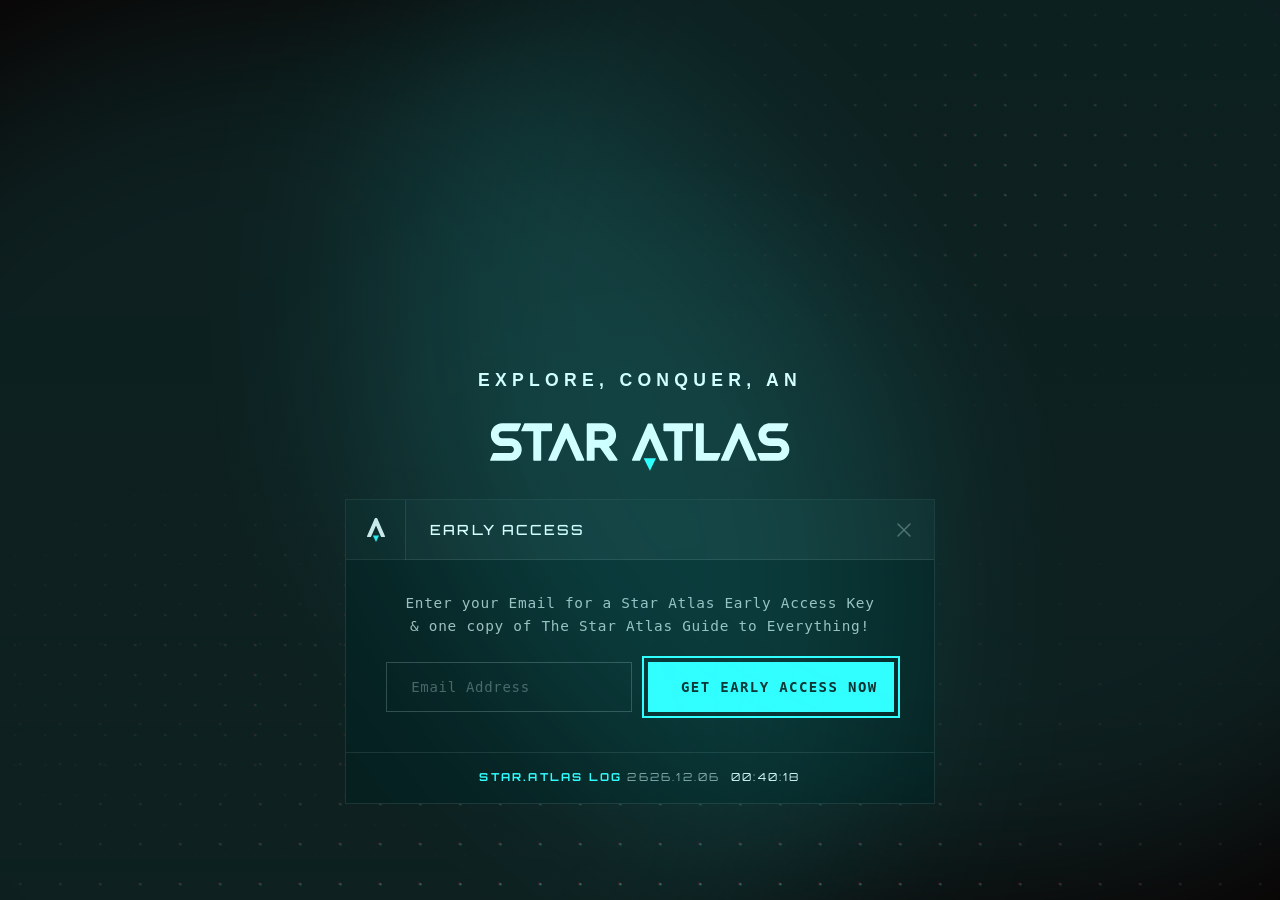
==== commit b236e2ff: "feat: enhance landing page with SEO optimizations and accessibility improvements - Updated title and" ====
--- a/index.html
+++ b/index.html
@@ -3,10 +3,91 @@
 <head>
     <meta charset="UTF-8">
     <meta name="viewport" content="width=device-width, initial-scale=1.0">
-    <title>Star Atlas - Explore, Conquer, and Earn in a real cash economy.</title>
+    <title>Star Atlas | AAA Space Exploration MMO - Explore, Conquer, Earn</title>
+    <meta name="description" content="Star Atlas is a AAA space exploration MMO featuring immersive ship-to-ship and FPS combat, strategic fleet command, and a real player-driven economy built on blockchain." />
+    <meta name="keywords" content="Star Atlas, AAA MMO, space exploration, space game, MMO, blockchain game, play to earn, Solana, Galia, fleet command, sci-fi MMO, space MMO" />
+    <meta name="robots" content="index,follow" />
+    <meta name="theme-color" content="#000000" />
+    <meta name="author" content="ATMTA, Inc." />
+
+    <!-- Open Graph -->
+    <meta property="og:type" content="website" />
+    <meta property="og:site_name" content="Star Atlas" />
+    <meta property="og:title" content="Star Atlas | AAA Space Exploration MMO" />
+    <meta property="og:description" content="Explore the vastness of Galia in this AAA space exploration MMO. Battle for territory, command fleets, and earn in a real player-driven economy." />
+    <meta property="og:url" content="https://staratlas.com/" />
+    <meta property="og:image" content="https://staratlas.com/Icon.png" />
+    <meta property="og:image:width" content="512" />
+    <meta property="og:image:height" content="512" />
+    <meta property="og:locale" content="en_US" />
+
+    <!-- Twitter -->
+    <meta name="twitter:card" content="summary_large_image" />
+    <meta name="twitter:site" content="@staratlas" />
+    <meta name="twitter:title" content="Star Atlas | AAA Space Exploration MMO" />
+    <meta name="twitter:description" content="Explore the vastness of Galia in this AAA space exploration MMO. Battle for territory, command fleets, and earn in a real player-driven economy." />
+    <meta name="twitter:image" content="https://staratlas.com/Icon.png" />
+
+    <link rel="canonical" href="https://staratlas.com/" />
     <link rel="icon" type="image/png" href="Icon.png">
+    <link rel="apple-touch-icon" href="Icon.png">
+    <link rel="preconnect" href="https://api.fontshare.com">
+    <link rel="preconnect" href="https://fonts.googleapis.com">
+    <link rel="preconnect" href="https://fonts.gstatic.com" crossorigin>
     <link href="https://fonts.googleapis.com/css2?family=Space+Mono:wght@400;700&display=swap" rel="stylesheet">
     <link rel="stylesheet" href="styles.css">
+
+    <!-- Structured data -->
+    <script type="application/ld+json">
+      {
+        "@context": "https://schema.org",
+        "@graph": [
+          {
+            "@type": "Organization",
+            "name": "Star Atlas",
+            "url": "https://staratlas.com",
+            "logo": "https://staratlas.com/Icon.png",
+            "sameAs": [
+              "https://twitter.com/staratlas",
+              "https://discord.gg/staratlas",
+              "https://www.youtube.com/channel/UCt-y8Npwje5KDG5MSZ0a9Jw",
+              "https://www.reddit.com/r/StarAtlas/"
+            ]
+          },
+          {
+            "@type": "WebSite",
+            "name": "Star Atlas",
+            "url": "https://staratlas.com",
+            "potentialAction": {
+              "@type": "SearchAction",
+              "target": "https://staratlas.com/?q={search_term_string}",
+              "query-input": "required name=search_term_string"
+            }
+          },
+          {
+            "@type": "VideoGame",
+            "name": "Star Atlas",
+            "description": "Star Atlas is a AAA space exploration MMO featuring immersive ship-to-ship and FPS combat, strategic fleet command, and a real player-driven economy built on blockchain.",
+            "url": "https://staratlas.com",
+            "image": "https://staratlas.com/Icon.png",
+            "genre": ["Space Exploration", "MMO", "Strategy", "Action"],
+            "gamePlatform": ["PC", "Web Browser"],
+            "applicationCategory": "Game",
+            "operatingSystem": "Windows, macOS",
+            "offers": {
+              "@type": "Offer",
+              "price": "0",
+              "priceCurrency": "USD",
+              "availability": "https://schema.org/PreOrder"
+            },
+            "publisher": {
+              "@type": "Organization",
+              "name": "ATMTA, Inc."
+            }
+          }
+        ]
+      }
+    </script>
 </head>
 <body>
     <!-- Loading Bar -->
@@ -43,17 +124,17 @@
                     <li class="has-dropdown">
                         <a href="#game">Game</a>
                         <ul class="dropdown-menu">
-                            <li><a href="https://store.epicgames.com/en-US/p/star-atlas-bead34" target="_blank">Star Atlas</a></li>
-                            <li><a href="https://based.staratlas.com/" target="_blank">SAGE Labs</a></li>
-                            <li><a href="https://holosim.staratlas.com/" target="_blank">Holosim</a></li>
+                            <li><a href="https://store.epicgames.com/en-US/p/star-atlas-bead34" target="_blank" rel="noopener noreferrer">Star Atlas</a></li>
+                            <li><a href="https://based.staratlas.com/" target="_blank" rel="noopener noreferrer">SAGE Labs</a></li>
+                            <li><a href="https://holosim.staratlas.com/" target="_blank" rel="noopener noreferrer">Holosim</a></li>
                         </ul>
                     </li>
-                    <li><a href="https://experience.staratlas.com" target="_blank">Experience</a></li>
-                    <li><a href="https://experience.staratlas.com/newsroom" target="_blank">News & Info</a></li>
-                    <li><a href="https://experience.staratlas.com/contact" target="_blank">Contact</a></li>
+                    <li><a href="https://staratlas.com/experience" target="_blank" rel="noopener noreferrer">Experience</a></li>
+                    <li><a href="https://staratlas.com/newsroom" target="_blank" rel="noopener noreferrer">News & Info</a></li>
+                    <li><a href="https://staratlas.com/contact" target="_blank" rel="noopener noreferrer">Contact</a></li>
                 </ul>
                 <div class="nav-cta">
-                    <a href="https://play.staratlas.com/market/" target="_blank" class="download-btn"><span>Galactic Marketplace</span></a>
+                    <a href="https://play.staratlas.com/market/" target="_blank" rel="noopener noreferrer" class="download-btn"><span>Galactic Marketplace</span></a>
                 </div>
             </div>
         </div>
@@ -62,12 +143,13 @@
     <!-- Hero Section -->
     <section class="hero">
         <!-- Video Background -->
-        <video class="video-background" autoplay muted loop playsinline>
+        <video class="video-background" autoplay muted loop playsinline preload="auto">
             <source src="src/herosection_loop_7-21-hb3.mp4" type="video/mp4">
         </video>
         <div class="video-overlay"></div>
         
         <div class="hero-content center-bottom" id="heroContent">
+            <h1 class="sr-only">Star Atlas | AAA Space Exploration MMO - Explore, Conquer, Earn</h1>
             <div class="hero-tagline">
                 <span>EXPLORE, CONQUER, AND EARN</span>
                 <span>IN A PLAYER-DRIVEN ECONOMY</span>
@@ -106,14 +188,9 @@
                                 <div class="corner-bracket top-right"></div>
                                 <div class="corner-bracket bottom-left"></div>
                                 <div class="corner-bracket bottom-right"></div>
-                                <button type="submit" class="hero-submit-btn" disabled><span>GET EARLY ACCESS NOW</span></button>
+                                <button type="submit" class="hero-submit-btn"><span>GET EARLY ACCESS NOW</span></button>
                             </div>
                         </form>
-                        <!-- reCAPTCHA v2 checkbox container (hidden initially) -->
-                        <div id="hero-recaptcha" style="display: none; margin: 15px 0;"></div>
-                        <div class="disclaimer-text">
-                            By entering your email, you agree to receive our updates and promotions. <br /> You can unsubscribe anytime.
-                        </div>
                     </div>
                     <div class="terminal-footer">
                         <div class="star-atlas-log" id="starAtlasLog">
@@ -151,8 +228,8 @@
         <p class="section-subtitle">Immerse yourself in the vastness of Galia, where Star Atlas comes alive.</p>
         
         <div class="toggle-container">
-            <button class="toggle-btn active" onclick="showGameMode('3rdperson')">3rd Person Experience</button>
-            <button class="toggle-btn" onclick="showGameMode('rts')">Top-Down RTS View</button>
+            <button class="toggle-btn active" onclick="showGameMode('3rdperson', event)">3rd Person Experience</button>
+            <button class="toggle-btn" onclick="showGameMode('rts', event)">Top-Down RTS View</button>
         </div>
 
         <!-- 3rd Person Content -->
@@ -172,9 +249,9 @@
                                 <source src="src/GAME section/3rd Person Experience/Slide_1_Galia.mp4" type="video/mp4">
                             </video>
                             <div class="slide-caption">
-                                <h3 class="slide-title">Galia</h3>
+                                <h3 class="slide-title"><a class="slide-title-link" href="game/galia/">Galia</a></h3>
                                 <p class="slide-description">Explore the unexplored. Take on unknown dangers. Build a galactic empire.</p>
-                                <a href="https://store.epicgames.com/en-US/p/star-atlas-bead34" target="_blank" class="slide-link">Play Now</a>
+                                <a href="https://store.epicgames.com/en-US/p/star-atlas-bead34" target="_blank" rel="noopener noreferrer" class="slide-link">Play Now</a>
                             </div>
                         </div>
                         
@@ -184,9 +261,9 @@
                                 <source src="src/GAME section/3rd Person Experience/Slide_2_GameModes.mp4" type="video/mp4">
                             </video>
                             <div class="slide-caption">
-                                <h3 class="slide-title">Game Modes</h3>
+                                <h3 class="slide-title"><a class="slide-title-link" href="game/game-modes/">Game Modes</a></h3>
                                 <p class="slide-description">Conquer Galia, then crush the competition. Shooter arena battles, racing tracks, PVE dogfights and more await.</p>
-                                <a href="https://store.epicgames.com/en-US/p/star-atlas-bead34" target="_blank" class="slide-link">Play Now</a>
+                                <a href="https://store.epicgames.com/en-US/p/star-atlas-bead34" target="_blank" rel="noopener noreferrer" class="slide-link">Play Now</a>
                             </div>
                         </div>
                         
@@ -196,9 +273,9 @@
                                 <source src="src/GAME section/3rd Person Experience/Slide_3_YourFleetYourWay.mp4" type="video/mp4">
                             </video>
                             <div class="slide-caption">
-                                <h3 class="slide-title">Your Fleet, Your Way</h3>
+                                <h3 class="slide-title"><a class="slide-title-link" href="game/your-fleet-your-way/">Your Fleet, Your Way</a></h3>
                                 <p class="slide-description">View, build, and customize your fleet. Whether you're exploring the detailed interiors of your ships or managing your entire armada, it's all under your command.</p>
-                                <a href="https://store.epicgames.com/en-US/p/star-atlas-bead34" target="_blank" class="slide-link">Play Now</a>
+                                <a href="https://store.epicgames.com/en-US/p/star-atlas-bead34" target="_blank" rel="noopener noreferrer" class="slide-link">Play Now</a>
                             </div>
                         </div>
                         
@@ -208,9 +285,9 @@
                                 <source src="src/GAME section/3rd Person Experience/Slide_4_LifeinGalia.mp4" type="video/mp4">
                             </video>
                             <div class="slide-caption">
-                                <h3 class="slide-title">Life in Galia</h3>
+                                <h3 class="slide-title"><a class="slide-title-link" href="game/life-in-galia/">Life in Galia</a></h3>
                                 <p class="slide-description">From the small, furred Punaabs to luminous beings of pure light, Galia teems with diverse life.</p>
-                                <a href="https://store.epicgames.com/en-US/p/star-atlas-bead34" target="_blank" class="slide-link">Play Now</a>
+                                <a href="https://store.epicgames.com/en-US/p/star-atlas-bead34" target="_blank" rel="noopener noreferrer" class="slide-link">Play Now</a>
                             </div>
                         </div>
                     </div>
@@ -231,16 +308,16 @@
                 <!-- Thumbnail Carousel -->
                 <div class="thumbnail-carousel">
                     <div class="thumbnail-item active" onclick="goToSlide('3rd', 0)">
-                        <img src="src/GAME section/3rd Person Experience/Thumbnails in carousel/Slide_1_ImageThumbnail.png" alt="Galia">
+                        <img src="src/GAME section/3rd Person Experience/Thumbnails in carousel/Slide_1_ImageThumbnail.png" alt="Galia" loading="lazy" decoding="async">
                     </div>
                     <div class="thumbnail-item" onclick="goToSlide('3rd', 1)">
-                        <img src="src/GAME section/3rd Person Experience/Thumbnails in carousel/Slide_2_ImageThumbnail.png" alt="Game Modes">
+                        <img src="src/GAME section/3rd Person Experience/Thumbnails in carousel/Slide_2_ImageThumbnail.png" alt="Game Modes" loading="lazy" decoding="async">
                     </div>
                     <div class="thumbnail-item" onclick="goToSlide('3rd', 2)">
-                        <img src="src/GAME section/3rd Person Experience/Thumbnails in carousel/Slide_3_ImageThumbnail.png" alt="Your Fleet, Your Way">
+                        <img src="src/GAME section/3rd Person Experience/Thumbnails in carousel/Slide_3_ImageThumbnail.png" alt="Your Fleet, Your Way" loading="lazy" decoding="async">
                     </div>
                     <div class="thumbnail-item" onclick="goToSlide('3rd', 3)">
-                        <img src="src/GAME section/3rd Person Experience/Thumbnails in carousel/Slide_4_ImageThumbnail.png" alt="Life in Galia">
+                        <img src="src/GAME section/3rd Person Experience/Thumbnails in carousel/Slide_4_ImageThumbnail.png" alt="Life in Galia" loading="lazy" decoding="async">
                     </div>
                 </div>
             </div>
@@ -263,9 +340,9 @@
                                 <source src="src/GAME section/Top-down RTS View/TDS_Slide_1_FleetCommand.mp4" type="video/mp4">
                             </video>
                             <div class="slide-caption">
-                                <h3 class="slide-title">Fleet Command</h3>
+                                <h3 class="slide-title"><a class="slide-title-link" href="game/fleet-command/">Fleet Command</a></h3>
                                 <p class="slide-description">With the press of a button, switch from a third-person experience to a top-down view where you can mass-manage your fleets, dominate Galia and outmaneuver opposing factions. Coming soon.</p>
-                                <a href="https://store.epicgames.com/en-US/p/star-atlas-bead34" target="_blank" class="slide-link">Play Now</a>
+                                <a href="https://store.epicgames.com/en-US/p/star-atlas-bead34" target="_blank" rel="noopener noreferrer" class="slide-link">Play Now</a>
                             </div>
                         </div>
                         
@@ -275,9 +352,9 @@
                                 <source src="src/GAME section/Top-down RTS View/Slide_2_Holosim.mp4" type="video/mp4">
                             </video>
                             <div class="slide-caption">
-                                <h3 class="slide-title">Holosim</h3>
+                                <h3 class="slide-title"><a class="slide-title-link" href="game/holosim/">Holosim</a></h3>
                                 <p class="slide-description">Holosim brings the heart of Fleet Command to your browser. It's a free-to-play in-universe simulation that lets you manage your fleets and experience strategic gameplay instantly, all without needing high-end hardware, ships, or a crypto wallet.</p>
-                                <a href="https://holosim.staratlas.com/" target="_blank" class="slide-link">Play Now</a>
+                                <a href="https://holosim.staratlas.com/" target="_blank" rel="noopener noreferrer" class="slide-link">Play Now</a>
                             </div>
                         </div>
                         
@@ -287,9 +364,9 @@
                                 <source src="src/GAME section/Top-down RTS View/TDS_Slide_1_FleetCommand.mp4" type="video/mp4">
                             </video>
                             <div class="slide-caption">
-                                <h3 class="slide-title">SAGE Labs</h3>
+                                <h3 class="slide-title"><a class="slide-title-link" href="game/sage-labs/">SAGE Labs</a></h3>
                                 <p class="slide-description">SAGE Labs brings the Star Atlas economy to life right in your browser. Manage your fleet, mine resources, craft items, and scan for SDUs. You're not hunting for gold; you're supplying the shovels.</p>
-                                <a href="https://based.staratlas.com/" target="_blank" class="slide-link">Play Now</a>
+                                <a href="https://based.staratlas.com/" target="_blank" rel="noopener noreferrer" class="slide-link">Play Now</a>
                             </div>
                         </div>
                     </div>
@@ -309,13 +386,13 @@
                 <!-- Thumbnail Carousel -->
                 <div class="thumbnail-carousel">
                     <div class="thumbnail-item active" onclick="goToSlide('rts', 0)">
-                        <img src="src/GAME section/Top-down RTS View/Thumbnail Images/RTS_Slide_1_ImageThumbnail.png" alt="Fleet Command">
+                        <img src="src/GAME section/Top-down RTS View/Thumbnail Images/RTS_Slide_1_ImageThumbnail.png" alt="Fleet Command" loading="lazy" decoding="async">
                     </div>
                     <div class="thumbnail-item" onclick="goToSlide('rts', 1)">
-                        <img src="src/GAME section/Top-down RTS View/Thumbnail Images/Slide_1_Holosim_Thumbnail.png" alt="Holosim">
+                        <img src="src/GAME section/Top-down RTS View/Thumbnail Images/Slide_1_Holosim_Thumbnail.png" alt="Holosim" loading="lazy" decoding="async">
                     </div>
                     <div class="thumbnail-item" onclick="goToSlide('rts', 2)">
-                        <img src="src/GAME section/Top-down RTS View/Thumbnail Images/RTS_Slide_1_ImageThumbnail.png" alt="SAGE Labs">
+                        <img src="src/GAME section/Top-down RTS View/Thumbnail Images/RTS_Slide_1_ImageThumbnail.png" alt="SAGE Labs" loading="lazy" decoding="async">
                     </div>
                 </div>
             </div>
@@ -363,8 +440,8 @@
         </div>
         
         <div class="economy-cta">
-            <a href="https://experience.staratlas.com/newsroom/economic-reports" target="_blank" class="secondary-btn">Latest Economic Report</a>
-            <a href="https://play.staratlas.com/market/" target="_blank" class="secondary-btn">Explore Galactic Marketplace</a>
+            <a href="https://staratlas.com/newsroom/economic-reports" target="_blank" rel="noopener noreferrer" class="secondary-btn">Latest Economic Report</a>
+            <a href="https://play.staratlas.com/market/" target="_blank" rel="noopener noreferrer" class="secondary-btn">Explore Galactic Marketplace</a>
         </div>
     </section>
 
@@ -386,16 +463,16 @@
                 
                 <div class="community-visual-content">
                     <div class="community-characters">
-                        <img src="src/community/left-char.png" alt="Character" class="community-char char-left">
-                        <img src="src/community/mid-char.png" alt="Character" class="community-char char-mid">
-                        <img src="src/community/right-char.png" alt="Character" class="community-char char-right">
+                        <img src="src/community/left-char.png" alt="Star Atlas character" class="community-char char-left" loading="lazy" decoding="async">
+                        <img src="src/community/mid-char.png" alt="Star Atlas character" class="community-char char-mid" loading="lazy" decoding="async">
+                        <img src="src/community/right-char.png" alt="Star Atlas character" class="community-char char-right" loading="lazy" decoding="async">
                     </div>
                     
-                    <a href="https://discord.gg/staratlas" target="_blank" class="discord-card-link">
+                    <a href="https://discord.gg/staratlas" target="_blank" rel="noopener noreferrer" class="discord-card-link">
                         <div class="discord-card">
                             <div class="discord-card-content">
                                 <div class="discord-card-image">
-                                    <img src="src/community/discord-bg.jpg" alt="Star Atlas Discord">
+                                    <img src="src/community/discord-bg.jpg" alt="Star Atlas Discord" loading="lazy" decoding="async">
                                     <!-- <pixel-canvas data-gap="20" data-speed="15" data-colors="#5affff" data-variant="icon" data-opacity="1" data-blend="additive" data-size="2"></pixel-canvas> -->
                                     <div class="card-logos">
                                         <img src="Icon.svg" alt="Star Atlas" class="star-atlas-logo">
@@ -424,30 +501,30 @@
                 <div class="footer-column">
                     <h4>Community</h4>
                     <ul>
-                        <li><a href="https://x.com/staratlas" target="_blank">X</a></li>
-                        <li><a href="https://discord.gg/StarAtlas" target="_blank">Discord</a></li>
-                        <li><a href="https://www.youtube.com/channel/UCt-y8Npwje5KDG5MSZ0a9Jw" target="_blank">YouTube</a></li>
-                        <li><a href="https://www.reddit.com/r/StarAtlas/" target="_blank">Reddit</a></li>
+                        <li><a href="https://x.com/staratlas" target="_blank" rel="noopener noreferrer">X</a></li>
+                        <li><a href="https://discord.gg/StarAtlas" target="_blank" rel="noopener noreferrer">Discord</a></li>
+                        <li><a href="https://www.youtube.com/channel/UCt-y8Npwje5KDG5MSZ0a9Jw" target="_blank" rel="noopener noreferrer">YouTube</a></li>
+                        <li><a href="https://www.reddit.com/r/StarAtlas/" target="_blank" rel="noopener noreferrer">Reddit</a></li>
                     </ul>
                 </div>
                 <div class="footer-column">
                     <h4>Support</h4>
                     <ul>
-                        <li><a href="https://support.staratlas.com/" target="_blank">Help Center</a></li>
-                        <li><a href="https://experience.staratlas.com/contact" target="_blank">Contact Us</a></li>
+                        <li><a href="https://support.staratlas.com/" target="_blank" rel="noopener noreferrer">Help Center</a></li>
+                        <li><a href="https://staratlas.com/contact" target="_blank" rel="noopener noreferrer">Contact Us</a></li>
                     </ul>
                 </div>
                 <div class="footer-column">
                     <h4>Company</h4>
                     <ul>
-                        <li><a href="https://experience.staratlas.com/careers" target="_blank">Careers</a></li>
-                        <li><a href="https://experience.staratlas.com/newsroom/press-kit" target="_blank">Press</a></li>
+                        <li><a href="https://staratlas.com/careers" target="_blank" rel="noopener noreferrer">Careers</a></li>
+                        <li><a href="https://staratlas.com/newsroom/press-kit" target="_blank" rel="noopener noreferrer">Press</a></li>
                     </ul>
                 </div>
             </div>
             
             <div class="footer-bottom">
-                <p class="footer-text">© 2625 Star Atlas. All rights reserved. | <a href="https://experience.staratlas.com/terms-of-service" target="_blank">Terms of Service</a> | <a href="https://experience.staratlas.com/privacy-policy" target="_blank">Privacy Policy</a></p>
+                <p class="footer-text">© 2625 Star Atlas. All rights reserved. | <a href="https://staratlas.com/terms-of-service" target="_blank" rel="noopener noreferrer">Terms of Service</a> | <a href="https://staratlas.com/privacy-policy" target="_blank" rel="noopener noreferrer">Privacy Policy</a></p>
             </div>
         </div>
     </footer>
@@ -472,11 +549,8 @@
                             <span class="footer-email-local"></span><span class="footer-email-domain"></span>
                         </div>
                     </div>
-                    <button type="submit" class="footer-submit-btn" disabled>GET ACCESS NOW</button>
+                    <button type="submit" class="footer-submit-btn">GET ACCESS NOW</button>
                 </form>
-                <!-- reCAPTCHA v2 checkbox container (hidden initially) -->
-                <div id="footer-recaptcha" style="display: none; margin: 15px 0;"></div>
-                <div id="footerMessage" class="footer-message" style="margin-top: 0.5rem; color: #f87171; font-size: 0.875rem; display: none;"></div>
             </div>
             <div class="footer-timestamp">
                 <span class="footer-log-prefix">STAR.ATLAS LOG</span>
@@ -491,1784 +565,12 @@
         </div>
     </div>
 
-    <!-- Google reCAPTCHA v2 (checkbox) -->
-    <script>
-        // Replace with your actual site key after deployment
-        const RECAPTCHA_SITE_KEY = '6LdVZr8rAAAAAJbWKO1nEyTcFVDLIXgAsMWHp0Ll';
-    </script>
-    <!-- reCAPTCHA v2 script -->
-    <script src="https://www.google.com/recaptcha/api.js?onload=onloadCallback&render=explicit" async defer></script>
-
-    <script>
-        // reCAPTCHA v2 state and helpers
-        let heroRecaptchaWidgetId = null;
-        let footerRecaptchaWidgetId = null;
-        let heroRecaptchaResponse = '';
-        let footerRecaptchaResponse = '';
-
-        // Initialize reCAPTCHA v2 widgets when ready
-        function onloadCallback() {
-            // Initialize hero form reCAPTCHA (but keep it hidden initially)
-            const heroContainer = document.getElementById('hero-recaptcha');
-            if (heroContainer && window.grecaptcha) {
-                heroRecaptchaWidgetId = grecaptcha.render('hero-recaptcha', {
-                    'sitekey': RECAPTCHA_SITE_KEY,
-                    'callback': function(response) {
-                        heroRecaptchaResponse = response;
-                        console.log('Hero reCAPTCHA verified');
-                        // Enable submit button when captcha is verified
-                        const btn = document.querySelector('.hero-submit-btn');
-                        if (btn) btn.disabled = false;
-                    },
-                    'expired-callback': function() {
-                        heroRecaptchaResponse = '';
-                        console.log('Hero reCAPTCHA expired');
-                        // Disable submit button when captcha expires
-                        const btn = document.querySelector('.hero-submit-btn');
-                        if (btn) btn.disabled = true;
-                    }
-                });
-            }
-
-            // Initialize footer form reCAPTCHA (but keep it hidden initially)
-            const footerContainer = document.getElementById('footer-recaptcha');
-            if (footerContainer && window.grecaptcha) {
-                footerRecaptchaWidgetId = grecaptcha.render('footer-recaptcha', {
-                    'sitekey': RECAPTCHA_SITE_KEY,
-                    'callback': function(response) {
-                        footerRecaptchaResponse = response;
-                        console.log('Footer reCAPTCHA verified');
-                        // Enable submit button when captcha is verified
-                        const btn = document.querySelector('.footer-submit-btn');
-                        if (btn) btn.disabled = false;
-                    },
-                    'expired-callback': function() {
-                        footerRecaptchaResponse = '';
-                        console.log('Footer reCAPTCHA expired');
-                        // Disable submit button when captcha expires
-                        const btn = document.querySelector('.footer-submit-btn');
-                        if (btn) btn.disabled = true;
-                    }
-                });
-            }
-        }
-        // Toggle game content
-        function showGameMode(mode) {
-            document.querySelectorAll('.toggle-btn').forEach(btn => btn.classList.remove('active'));
-            document.querySelectorAll('.game-content').forEach(content => content.classList.remove('active'));
-            
-            event.target.classList.add('active');
-            document.getElementById(mode).classList.add('active');
-            
-            // Stop all auto-play timers
-            stopAutoPlay('3rd');
-            stopAutoPlay('rts');
-            
-            // Start auto-play for the new active carousel
-            if (mode === '3rd-person') {
-                startAutoPlay('3rd');
-            } else if (mode === 'rts-view') {
-                startAutoPlay('rts');
-            }
-        }
-
-        // Video Carousel Functions
-        const carousels = {
-            '3rd': { currentSlide: 0, totalSlides: 4, interval: null },
-            'rts': { currentSlide: 0, totalSlides: 3, interval: null }
-        };
-
-        function changeSlide(carouselId, direction) {
-            const carousel = carousels[carouselId];
-            const track = document.getElementById(`carousel-${carouselId}`);
-            const slides = track.querySelectorAll('.carousel-slide');
-            const indicators = track.parentElement.querySelectorAll('.indicator');
-            const thumbnails = track.parentElement.parentElement.querySelectorAll('.thumbnail-item');
-            
-            // Hide current slide and stop video
-            slides[carousel.currentSlide].classList.remove('active');
-            const currentVideo = slides[carousel.currentSlide].querySelector('video');
-            if (currentVideo) {
-                currentVideo.pause();
-                currentVideo.currentTime = 0;
-            }
-            if (thumbnails[carousel.currentSlide]) {
-                thumbnails[carousel.currentSlide].classList.remove('active');
-            }
-            
-            // Calculate new slide index
-            carousel.currentSlide += direction;
-            if (carousel.currentSlide >= carousel.totalSlides) {
-                carousel.currentSlide = 0;
-            } else if (carousel.currentSlide < 0) {
-                carousel.currentSlide = carousel.totalSlides - 1;
-            }
-            
-            // Show new slide and play video
-            slides[carousel.currentSlide].classList.add('active');
-            const newVideo = slides[carousel.currentSlide].querySelector('video');
-            if (newVideo) {
-                // Ensure video has required attributes for mobile autoplay
-                newVideo.setAttribute('muted', '');
-                newVideo.setAttribute('playsinline', '');
-                newVideo.setAttribute('webkit-playsinline', '');
-                newVideo.play().catch(e => console.log('Video play failed:', e));
-            }
-            if (thumbnails[carousel.currentSlide]) {
-                thumbnails[carousel.currentSlide].classList.add('active');
-            }
-        }
-
-        function goToSlide(carouselId, slideIndex) {
-            const carousel = carousels[carouselId];
-            const track = document.getElementById(`carousel-${carouselId}`);
-            const slides = track.querySelectorAll('.carousel-slide');
-            const thumbnails = track.parentElement.parentElement.querySelectorAll('.thumbnail-item');
-            
-            // Hide current slide and stop video
-            slides[carousel.currentSlide].classList.remove('active');
-            const currentVideo = slides[carousel.currentSlide].querySelector('video');
-            if (currentVideo) {
-                currentVideo.pause();
-                currentVideo.currentTime = 0;
-            }
-            if (thumbnails[carousel.currentSlide]) {
-                thumbnails[carousel.currentSlide].classList.remove('active');
-            }
-            
-            // Show new slide and play video
-            carousel.currentSlide = slideIndex;
-            slides[carousel.currentSlide].classList.add('active');
-            const newVideo = slides[carousel.currentSlide].querySelector('video');
-            if (newVideo) {
-                // Ensure video has required attributes for mobile autoplay
-                newVideo.setAttribute('muted', '');
-                newVideo.setAttribute('playsinline', '');
-                newVideo.setAttribute('webkit-playsinline', '');
-                newVideo.play().catch(e => console.log('Video play failed:', e));
-            }
-            if (thumbnails[carousel.currentSlide]) {
-                thumbnails[carousel.currentSlide].classList.add('active');
-            }
-            
-            // Reset auto-play timer
-            if (carousel.interval) {
-                clearInterval(carousel.interval);
-                startAutoPlay(carouselId);
-            }
-        }
-
-        // Auto-play functionality
-        function startAutoPlay(carouselId) {
-            const carousel = carousels[carouselId];
-            // Clear any existing interval
-            if (carousel.interval) {
-                clearInterval(carousel.interval);
-            }
-            // Set a backup timer in case video doesn't end (e.g., loading issues)
-            carousel.interval = setInterval(() => {
-                changeSlide(carouselId, 1);
-            }, 30000); // Fallback: change slide every 30 seconds
-        }
-
-        function stopAutoPlay(carouselId) {
-            const carousel = carousels[carouselId];
-            if (carousel.interval) {
-                clearInterval(carousel.interval);
-                carousel.interval = null;
-            }
-        }
-
-        // Setup video end listeners
-        function setupVideoEndListeners(carouselId) {
-            const track = document.getElementById(`carousel-${carouselId}`);
-            const videos = track.querySelectorAll('video');
-            
-            videos.forEach((video, index) => {
-                video.addEventListener('ended', () => {
-                    // Move to next slide when video ends
-                    changeSlide(carouselId, 1);
-                });
-            });
-        }
-
-        // Initialize carousels when content becomes active
-        document.addEventListener('DOMContentLoaded', function() {
-            // Setup video end listeners for both carousels
-            setupVideoEndListeners('3rd');
-            setupVideoEndListeners('rts');
-            
-            // Start auto-play for the initially active carousel
-            const activeContent = document.querySelector('.game-content.active');
-            if (activeContent && activeContent.id === '3rd-person') {
-                startAutoPlay('3rd');
-            } else if (activeContent && activeContent.id === 'rts-view') {
-                startAutoPlay('rts');
-            }
-            
-            // Add playsinline attribute to all videos for mobile
-            const allVideos = document.querySelectorAll('video');
-            allVideos.forEach(video => {
-                video.setAttribute('playsinline', '');
-                video.setAttribute('webkit-playsinline', '');
-                video.setAttribute('muted', '');
-                
-                // Keep autoplay enabled for all devices
-                video.setAttribute('autoplay', '');
-            });
-            
-            // Setup intersection observer to play videos when they come into view
-            const videoObserver = new IntersectionObserver((entries) => {
-                entries.forEach(entry => {
-                    const video = entry.target;
-                    if (entry.isIntersecting && video.paused) {
-                        // Play video when it comes into view
-                        video.play().catch(e => console.log('Video autoplay failed:', e));
-                    }
-                });
-            }, {
-                threshold: 0.5 // Play when 50% of video is visible
-            });
-            
-            // Observe all carousel videos
-            document.querySelectorAll('.carousel-video').forEach(video => {
-                videoObserver.observe(video);
-            });
-        });
-
-        // Update timestamp every second with correct future date
-        function updateTimestamp() {
-            const now = new Date();
-            const futureDate = new Date(now);
-            futureDate.setFullYear(now.getFullYear() + 600);
-            
-            const time = futureDate.toLocaleTimeString('en-US', { hour12: false });
-            const date = futureDate.toLocaleDateString('en-US', { 
-                year: 'numeric', 
-                month: 'short', 
-                day: '2-digit' 
-            });
-            
-            // Update Star Atlas Log timestamp
-            const starAtlasLog = document.getElementById('starAtlasLog');
-            if (starAtlasLog) {
-                const logDate = starAtlasLog.querySelector('.log-date');
-                const logTime = starAtlasLog.querySelector('.log-time');
-                
-                if (logDate && logTime) {
-                    // Format date as YYYY.MM.DD
-                    const year = futureDate.getFullYear();
-                    const month = String(futureDate.getMonth() + 1).padStart(2, '0');
-                    const day = String(futureDate.getDate()).padStart(2, '0');
-                    logDate.textContent = `${year}.${month}.${day}`;
-                    
-                    // Format time as HH:MM:SS
-                    const hours = String(futureDate.getHours()).padStart(2, '0');
-                    const minutes = String(futureDate.getMinutes()).padStart(2, '0');
-                    const seconds = String(futureDate.getSeconds()).padStart(2, '0');
-                    logTime.textContent = `${hours}:${minutes}:${seconds}`;
-                }
-            }
-            
-            // Update footer bar timestamp
-            const footerTimeEl = document.getElementById('footer-timestamp-time');
-            const footerDateEl = document.getElementById('footer-timestamp-date');
-            if (footerTimeEl && footerDateEl) {
-                // Format date as YYYY.MM.DD
-                const year = futureDate.getFullYear();
-                const month = String(futureDate.getMonth() + 1).padStart(2, '0');
-                const day = String(futureDate.getDate()).padStart(2, '0');
-                footerDateEl.textContent = `${year}.${month}.${day}`;
-                
-                // Format time as HH:MM:SS
-                const hours = String(futureDate.getHours()).padStart(2, '0');
-                const minutes = String(futureDate.getMinutes()).padStart(2, '0');
-                const seconds = String(futureDate.getSeconds()).padStart(2, '0');
-                footerTimeEl.textContent = `${hours}:${minutes}:${seconds}`;
-            }
-        }
-        setInterval(updateTimestamp, 1000);
-        updateTimestamp();
-
-        // News filter
-        document.querySelectorAll('.news-nav button').forEach(btn => {
-            btn.addEventListener('click', function() {
-                document.querySelectorAll('.news-nav button').forEach(b => b.classList.remove('active'));
-                this.classList.add('active');
-                
-                // Animate news cards on filter change
-                document.querySelectorAll('.news-card').forEach((card, index) => {
-                    card.style.opacity = '0';
-                    card.style.transform = 'scale(0.9)';
-                    setTimeout(() => {
-                        card.style.opacity = '1';
-                        card.style.transform = 'scale(1)';
-                    }, index * 100);
-                });
-            });
-        });
-
-        // Add active loading bar on page load
-        window.addEventListener('load', () => {
-            setTimeout(() => {
-                document.querySelector('.loading-bar').classList.add('active');
-            }, 100);
-
-            setTimeout(() => {
-                document.querySelector('.loading-bar').classList.remove('active');
-            }, 2600);
-        });
-
-        // Enhanced scroll animations
-        const observerOptions = {
-            threshold: 0.1,
-            rootMargin: '0px 0px -50px 0px'
-        };
-
-        const observer = new IntersectionObserver((entries) => {
-            entries.forEach(entry => {
-                if (entry.isIntersecting) {
-                    entry.target.classList.add('active');
-                    
-                    // Animate stat bars
-                    if (entry.target.classList.contains('stat-item')) {
-                        const fill = entry.target.querySelector('.stat-fill');
-                        if (fill) {
-                            setTimeout(() => {
-                                fill.style.width = fill.dataset.value + '%';
-                            }, 200);
-                        }
-                    }
-                    
-                    // Animate counter numbers
-                    if (entry.target.classList.contains('stat-card')) {
-                        const value = entry.target.querySelector('.stat-value');
-                        if (value && !value.classList.contains('animated')) {
-                            value.classList.add('animated');
-                            animateValue(value);
-                        }
-                    }
-                }
-            });
-        }, observerOptions);
-
-        // Observe elements
-        document.querySelectorAll('.section-header, .stat-item, .stat-card, .feature-card, .news-card, .ship-showcase').forEach(el => {
-            el.classList.add('scroll-reveal');
-            observer.observe(el);
-        });
-
-        // Animate counter with easing
-        function animateValue(element) {
-            const endValue = element.textContent;
-            const duration = 2500;
-            const start = 0;
-            const end = parseFloat(endValue.replace(/[^0-9.]/g, ''));
-            const isDecimal = endValue.includes('.');
-            const prefix = endValue.match(/[^0-9.]*/)[0];
-            const suffix = endValue.match(/[^0-9.]*$/)[0];
-            
-            let startTimestamp = null;
-            
-            const easeOutQuad = t => t * (2 - t);
-            
-            const step = (timestamp) => {
-                if (!startTimestamp) startTimestamp = timestamp;
-                const progress = Math.min((timestamp - startTimestamp) / duration, 1);
-                const easedProgress = easeOutQuad(progress);
-                const currentValue = Math.floor(easedProgress * (end - start) + start);
-                
-                if (isDecimal) {
-                    element.textContent = prefix + currentValue.toFixed(1) + suffix;
-                } else {
-                    element.textContent = prefix + currentValue.toLocaleString() + suffix;
-                }
-                
-                if (progress < 1) {
-                    window.requestAnimationFrame(step);
-                } else {
-                    element.textContent = endValue;
-                }
-            };
-            
-            window.requestAnimationFrame(step);
-        }
-
-        // Enhanced parallax effect
-        let mouseX = 0;
-        let mouseY = 0;
-        let targetX = 0;
-        let targetY = 0;
-
-        document.addEventListener('mousemove', (e) => {
-            mouseX = (e.clientX / window.innerWidth - 0.5) * 2;
-            mouseY = (e.clientY / window.innerHeight - 0.5) * 2;
-        });
-
-        function updateParallax() {
-            targetX += (mouseX - targetX) * 0.05;
-            targetY += (mouseY - targetY) * 0.05;
-
-            // Move glow effects
-            document.querySelectorAll('.glow').forEach((glow, index) => {
-                const speed = (index + 1) * 15;
-                glow.style.transform = `translate(${targetX * speed}px, ${targetY * speed}px)`;
-            });
-
-            // Move hero content with subtle effect - DISABLED
-            // const heroContent = document.querySelector('.hero-content');
-            // if (heroContent) {
-            //     heroContent.style.transform = `translate(${targetX * 5}px, ${targetY * 5}px)`;
-            // }
-
-            // Move grid layers
-            const gridDots = document.querySelector('.grid-layer.dots');
-            if (gridDots) {
-                gridDots.style.transform = `translate(${targetX * 3}px, ${targetY * 3}px)`;
-            }
-
-            requestAnimationFrame(updateParallax);
-        }
-        updateParallax();
-
-        // Smooth scroll with offset for fixed nav
-        document.querySelectorAll('a[href^="#"]').forEach(anchor => {
-            anchor.addEventListener('click', function (e) {
-                e.preventDefault();
-                const target = document.querySelector(this.getAttribute('href'));
-                if (target) {
-                    const offset = 100;
-                    const targetPosition = target.offsetTop - offset;
-                    window.scrollTo({
-                        top: targetPosition,
-                        behavior: 'smooth'
-                    });
-                }
-            });
-        });
-
-        // Enhanced scroll indicator on nav
-        let lastScroll = 0;
-        window.addEventListener('scroll', () => {
-            const nav = document.querySelector('nav');
-            const currentScroll = window.pageYOffset;
-            
-            if (currentScroll > 50) {
-                nav.classList.add('scrolled');
-            } else {
-                nav.classList.remove('scrolled');
-            }
-            
-            // Hide/show nav on scroll
-            if (currentScroll > lastScroll && currentScroll > 300) {
-                nav.style.transform = 'translateY(-100%)';
-            } else {
-                nav.style.transform = 'translateY(0)';
-            }
-            
-            lastScroll = currentScroll;
-        });
-
-
-
-        // Add hover tilt effect to cards
-        document.querySelectorAll('.feature-card, .news-card, .stat-card').forEach(card => {
-            card.addEventListener('mousemove', (e) => {
-                const rect = card.getBoundingClientRect();
-                const x = e.clientX - rect.left;
-                const y = e.clientY - rect.top;
-                const centerX = rect.width / 2;
-                const centerY = rect.height / 2;
-                const rotateX = (y - centerY) / 10;
-                const rotateY = (centerX - x) / 10;
-                
-                card.style.transform = `perspective(1000px) rotateX(${rotateX}deg) rotateY(${rotateY}deg) translateZ(10px)`;
-            });
-            
-            card.addEventListener('mouseleave', () => {
-                card.style.transform = '';
-            });
-        });
-
-        // Add typing effect to hero tagline - works with span structure
-        const tagline = document.querySelector('.hero-tagline');
-        if (tagline) {
-            const spans = tagline.querySelectorAll('span');
-            tagline.style.opacity = '1';
-            
-            // Store the original text for each span
-            const originalTexts = Array.from(spans).map(span => span.textContent);
-            
-            // Clear all spans initially
-            spans.forEach(span => span.textContent = '');
-            
-            // Type each span sequentially
-            let currentSpan = 0;
-            let currentChar = 0;
-            
-            const typeWriter = () => {
-                if (currentSpan < spans.length) {
-                    if (currentChar < originalTexts[currentSpan].length) {
-                        spans[currentSpan].textContent += originalTexts[currentSpan].charAt(currentChar);
-                        currentChar++;
-                        setTimeout(typeWriter, 50);
-                    } else {
-                        // Move to next span
-                        currentSpan++;
-                        currentChar = 0;
-                        setTimeout(typeWriter, 100); // Small pause between lines
-                    }
-                }
-            };
-            
-            setTimeout(typeWriter, 1000);
-        }
-
-        // Initialize page with fade-in
-        window.addEventListener('load', () => {
-            document.body.style.opacity = '0';
-            setTimeout(() => {
-                document.body.style.transition = 'opacity 1s ease';
-                document.body.style.opacity = '1';
-            }, 100);
-            
-            // Start animations
-            document.querySelectorAll('.stat-fill').forEach(fill => {
-                fill.style.width = '0';
-            });
-        });
-
-        // Add keyboard navigation
-        document.addEventListener('keydown', (e) => {
-            if (e.key === 'Escape') {
-                // Close any open modals or reset UI
-                document.querySelectorAll('.active').forEach(el => {
-                    if (!el.classList.contains('game-content')) {
-                        el.classList.remove('active');
-                    }
-                });
-            }
-        });
-
-        // Performance optimization - throttle scroll events
-        let scrollTimeout;
-        window.addEventListener('scroll', () => {
-            if (scrollTimeout) {
-                window.cancelAnimationFrame(scrollTimeout);
-            }
-            scrollTimeout = window.requestAnimationFrame(() => {
-                // Update UI based on scroll
-            });
-        });
-
-        // Early Access Functions
-        async function submitEarlyAccessInline(e) {
-            e.preventDefault();
-            const email = document.getElementById('heroEmailInput').value;
-            const submitBtn = e.target.querySelector('.hero-submit-btn');
-            const messageDiv = document.getElementById('heroMessage');
-            const form = document.querySelector('.early-access-form');
-            const bypassLink = document.querySelector('.bypass-link');
-
-            // Check if reCAPTCHA v2 is verified
-            if (!heroRecaptchaResponse) {
-                messageDiv.textContent = 'Please complete the reCAPTCHA verification.';
-                messageDiv.className = 'hero-message error';
-                messageDiv.style.display = 'block';
-                return;
-            }
-            
-            submitBtn.disabled = true;
-            submitBtn.textContent = 'Submitting...';
-            messageDiv.style.display = 'none';
-
-            try {
-                // Determine the API endpoint based on environment
-                const isLocalhost = window.location.hostname === 'localhost' || 
-                                   window.location.hostname === '127.0.0.1';
-                const apiUrl = isLocalhost 
-                    ? 'http://localhost:5001/newsletter/subscribe'
-                    : 'https://galaxy.staratlas.com/newsletter/subscribe';
-                
-                const response = await fetch(apiUrl, {
-                    method: 'POST',
-                    headers: {
-                        'Accept': 'application/json',
-                        'Content-Type': 'application/json'
-                    },
-                    mode: 'cors',
-                    cache: 'no-cache',
-                    credentials: 'same-origin',
-                    body: JSON.stringify({ 
-                        email: email,
-                        captchaToken: heroRecaptchaResponse
-                    })
-                });
-                
-                const data = await response.json();
-                
-                if (response.ok) {
-                    // Use the game code from response if available, otherwise generate one
-                    const accessKey = data.gameCode || 'STAR-ATLAS-' + Math.random().toString(36).substr(2, 8).toUpperCase();
-                    const successMessage = data.gameCodeMessage || 'Success! Your early access key:';
-                    
-                    messageDiv.innerHTML = `
-                        <div class="success-inline">
-                            <p>${successMessage} <strong>${accessKey}</strong></p>
-                            <button onclick="copyAccessKeyInline('${accessKey}')" class="copy-btn-inline">Copy Key</button>
-                            <p style="margin-top: 1rem; font-size: 0.875rem; color: #fbbf24; font-weight: 600;">
-                                ⚠️ Save this code now - this is the only time you'll see it!
-                            </p>
-                        </div>
-                    `;
-                    messageDiv.className = 'hero-message success';
-                    
-                    // Hide form and bypass link
-                    form.style.display = 'none';
-                    if (bypassLink) bypassLink.style.display = 'none';
-                    
-                    // Display success message permanently
-                    messageDiv.style.display = 'block';
-                    
-                    // Mark that we have a successful submission to prevent closing
-                    window.hasSuccessfulSubmission = true;
-                    
-                    // Unlock content immediately
-                    unlockContent();
-                    
-                    // Disable the close button temporarily (3 seconds)
-                    const closeButton = document.querySelector('.terminal-close');
-                    if (closeButton) {
-                        closeButton.style.opacity = '0.3';
-                        closeButton.style.cursor = 'not-allowed';
-                        closeButton.setAttribute('title', 'Cannot close - save your access code first!');
-                        
-                        // Re-enable the close button after 3 seconds
-                        setTimeout(() => {
-                            closeButton.style.opacity = '1';
-                            closeButton.style.cursor = 'pointer';
-                            closeButton.removeAttribute('title');
-                            // Reset the flag to allow closing
-                            window.hasSuccessfulSubmission = false;
-                        }, 7000);
-                    }
-                } else {
-                    const errText = (data && (data.error || data.message)) || '';
-                    if (response.status === 403 || /captcha|recaptcha|verification/i.test(errText)) {
-                        // Explicit verification failure handling
-                        messageDiv.textContent = 'Verification failed. Please try again.';
-                        messageDiv.className = 'hero-message error';
-                        messageDiv.style.display = 'block';
-                        // Invalidate and refresh token
-                        heroRecaptchaToken = '';
-                        heroTokenTime = 0;
-                        fetchHeroToken();
-                    } else if (response.status === 400 && /already/i.test(errText)) {
-                        // Handle already subscribed error
-                        messageDiv.textContent = errText || 'This email is already registered.';
-                        messageDiv.className = 'hero-message error';
-                        messageDiv.style.display = 'block';
-                    } else {
-                        // Handle other errors
-                        messageDiv.textContent = errText || 'An error occurred. Please try again.';
-                        messageDiv.className = 'hero-message error';
-                        messageDiv.style.display = 'block';
-                    }
-                }
-            } catch (error) {
-                console.error('Error:', error);
-                messageDiv.textContent = 'Connection error. Please try again.';
-                messageDiv.className = 'hero-message error';
-                messageDiv.style.display = 'block';
-            } finally {
-                submitBtn.disabled = false;
-                submitBtn.textContent = 'GET EARLY ACCESS NOW';
-            }
-        }
-
-        function copyAccessKeyInline(key) {
-            navigator.clipboard.writeText(key).then(() => {
-                const copyBtn = document.querySelector('.copy-btn-inline');
-                copyBtn.textContent = 'Copied!';
-                setTimeout(() => copyBtn.textContent = 'Copy Key', 2000);
-            });
-        }
-        
-        // Unlock content function
-        function unlockContent() {
-            // Add class to body for styling
-            document.body.classList.add('content-unlocked');
-            
-            // Show gated content
-            document.getElementById('gatedContent').style.display = 'block';
-            
-            // Show navigation elements
-            document.querySelectorAll('.gated-content').forEach(el => {
-                el.style.display = '';
-            });
-            
-            // Move hero content to bottom-left
-            const heroContent = document.getElementById('heroContent');
-            const heroSection = document.querySelector('.hero');
-            heroContent.classList.remove('center-bottom');
-            heroContent.classList.add('bottom-left');
-            
-            // Change hero section alignment
-            heroSection.style.alignItems = 'flex-end';
-            heroSection.style.justifyContent = 'flex-start';
-            
-            // Store unlock state
-            localStorage.setItem('contentUnlocked', 'true');
-        }
-        
-        // Track terminal box state
-        let terminalBoxClicks = 0;
-        
-        // Bypass email gate function
-        function bypassEmailGate(e) {
-            e.preventDefault();
-            
-            // Prevent closing if there's a successful submission
-            if (window.hasSuccessfulSubmission) {
-                const closeButton = e.target.closest('.terminal-close');
-                if (closeButton) {
-                    // Show a visual feedback that it can't be closed
-                    closeButton.style.animation = 'shake 0.3s ease-in-out';
-                    setTimeout(() => {
-                        closeButton.style.animation = '';
-                    }, 300);
-                }
-                return;
-            }
-            
-            const terminalBox = document.querySelector('.terminal-box');
-            const heroContent = document.getElementById('heroContent');
-            
-            terminalBoxClicks++;
-            
-            if (terminalBoxClicks === 1) {
-                // First click: move to left and unlock content
-                if (heroContent) {
-                    heroContent.classList.remove('center-bottom');
-                    heroContent.classList.add('bottom-left');
-                }
-                unlockContent();
-            } else if (terminalBoxClicks >= 2) {
-                // Second click: hide terminal box and rearrange content
-                if (terminalBox) {
-                    terminalBox.style.display = 'none';
-                    
-                    // Add class to hero content to adjust positioning
-                    if (heroContent) {
-                        heroContent.classList.add('terminal-hidden');
-                        
-                        // Move logo above tagline
-                        const heroLogo = heroContent.querySelector('.hero-logo');
-                        const heroTagline = heroContent.querySelector('.hero-tagline');
-                        
-                        if (heroLogo && heroTagline && heroTagline.parentNode) {
-                            heroTagline.parentNode.insertBefore(heroLogo, heroTagline);
-                        }
-                    }
-                }
-            }
-        }
-        
-        // Check if content was previously unlocked
-        // Email input display handler
-        function updateEmailDisplay(input) {
-            const display = document.getElementById('emailDisplay');
-            const value = input.value;
-
-            if (value.includes('@')) {
-                const [localPart, domainPart] = value.split('@');
-                display.innerHTML = `<span class="email-local">${localPart}</span><span class="email-domain">@${domainPart}</span>`;
-            } else {
-                display.innerHTML = `<span class="email-local">${value}</span>`;
-            }
-
-            // Show/hide display based on input
-            display.style.opacity = value ? '1' : '0';
-            
-            // Show/hide reCAPTCHA v2 checkbox based on input
-            const recaptchaContainer = document.getElementById('hero-recaptcha');
-            if (recaptchaContainer) {
-                if (value) {
-                    // Show reCAPTCHA when user types
-                    recaptchaContainer.style.display = 'block';
-                } else {
-                    // Hide reCAPTCHA when input is empty
-                    recaptchaContainer.style.display = 'none';
-                    // Reset the reCAPTCHA if it was previously verified
-                    if (heroRecaptchaWidgetId !== null && window.grecaptcha) {
-                        grecaptcha.reset(heroRecaptchaWidgetId);
-                        heroRecaptchaResponse = '';
-                    }
-                }
-            }
-            
-            // Disable submit button when no input or no captcha verification
-            if (!value || !heroRecaptchaResponse) {
-                const btn = document.querySelector('.hero-submit-btn');
-                if (btn) btn.disabled = true;
-            }
-        }
-        
-        document.addEventListener('DOMContentLoaded', function() {
-            if (localStorage.getItem('contentUnlocked') === 'true') {
-                unlockContent();
-                // Set click counter to 1 since content is already unlocked and box is on the left
-                terminalBoxClicks = 1;
-            }
-        });
-
-        // Sticky Footer Bar functionality
-        let footerBar = null;
-        let heroSection = null;
-        let isFooterBarVisible = false;
-        let hasSubmittedEmail = false;
-        let hasManuallyClosedFooter = false;
-        let hasReturnedToTop = false;
-
-        function initStickyFooterBar() {
-            footerBar = document.getElementById('stickyFooterBar');
-            heroSection = document.querySelector('.hero');
-            
-            // Check if email already submitted (from localStorage)
-            hasSubmittedEmail = localStorage.getItem('earlyAccessSubmitted') === 'true';
-            
-            if (!footerBar || !heroSection) return;
-
-            function handleScroll() {
-                const heroBottom = heroSection.getBoundingClientRect().bottom;
-                
-                // Don't show if email has been submitted
-                if (hasSubmittedEmail) return;
-                
-                // Check if user has returned to top after manually closing
-                if (hasManuallyClosedFooter && heroBottom > window.innerHeight * 0.5) {
-                    hasReturnedToTop = true;
-                }
-                
-                // Reset manual close flag if user has returned to top and scrolled down again
-                if (hasManuallyClosedFooter && hasReturnedToTop && heroBottom <= 0) {
-                    hasManuallyClosedFooter = false;
-                    hasReturnedToTop = false;
-                }
-                
-                // Don't show if manually closed and haven't returned to top
-                if (hasManuallyClosedFooter) return;
-                
-                // Show footer bar when scrolled past hero
-                if (heroBottom <= 0 && !isFooterBarVisible) {
-                    isFooterBarVisible = true;
-                    footerBar.classList.add('visible');
-                    document.body.classList.add('footer-bar-visible');
-                } else if (heroBottom > 0 && isFooterBarVisible) {
-                    isFooterBarVisible = false;
-                    footerBar.classList.remove('visible');
-                    document.body.classList.remove('footer-bar-visible');
-                }
-            }
-
-            window.addEventListener('scroll', handleScroll);
-            handleScroll(); // Check initial state
-
-            // Footer email input with @ coloring
-            const footerEmailInput = footerBar.querySelector('.footer-email-input');
-            const footerEmailDisplay = footerBar.querySelector('.footer-email-display');
-            const footerEmailLocal = footerEmailDisplay.querySelector('.footer-email-local');
-            const footerEmailDomain = footerEmailDisplay.querySelector('.footer-email-domain');
-
-            footerEmailInput.addEventListener('input', function(e) {
-                const value = e.target.value;
-                if (value.includes('@')) {
-                    const [local, domain] = value.split('@');
-                    footerEmailLocal.textContent = local;
-                    footerEmailDomain.textContent = '@' + (domain || '');
-                    footerEmailDisplay.style.opacity = '1';
-                } else {
-                    footerEmailLocal.textContent = value;
-                    footerEmailDomain.textContent = '';
-                    footerEmailDisplay.style.opacity = value ? '1' : '0';
-                }
-
-                // Show/hide reCAPTCHA v2 checkbox based on input
-                const recaptchaContainer = document.getElementById('footer-recaptcha');
-                if (recaptchaContainer) {
-                    if (value) {
-                        // Show reCAPTCHA when user types
-                        recaptchaContainer.style.display = 'block';
-                    } else {
-                        // Hide reCAPTCHA when input is empty
-                        recaptchaContainer.style.display = 'none';
-                        // Reset the reCAPTCHA if it was previously verified
-                        if (footerRecaptchaWidgetId !== null && window.grecaptcha) {
-                            grecaptcha.reset(footerRecaptchaWidgetId);
-                            footerRecaptchaResponse = '';
-                        }
-                    }
-                }
-
-                // Disable submit button when no input or no captcha verification
-                if (!value || !footerRecaptchaResponse) {
-                    const btn = document.querySelector('.footer-submit-btn');
-                    if (btn) btn.disabled = true;
-                }
-            });
-
-            footerEmailInput.addEventListener('focus', function() {
-                if (this.value) {
-                    footerEmailDisplay.style.opacity = '1';
-                }
-            });
-
-            footerEmailInput.addEventListener('blur', function() {
-                if (!this.value) {
-                    footerEmailDisplay.style.opacity = '0';
-                }
-            });
-        }
-
-        // Submit footer email form
-        async function submitFooterEmail(e) {
-            e.preventDefault();
-            const form = e.target;
-            const emailInput = form.querySelector('.footer-email-input');
-            const submitBtn = form.querySelector('.footer-submit-btn');
-            const email = emailInput.value;
-            const messageDiv = document.getElementById('footerMessage');
-
-            // Reset inline message
-            if (messageDiv) {
-                messageDiv.textContent = '';
-                messageDiv.style.display = 'none';
-            }
-
-            // Check if reCAPTCHA v2 is verified
-            if (!footerRecaptchaResponse) {
-                if (messageDiv) {
-                    messageDiv.textContent = 'Please complete the reCAPTCHA verification.';
-                    messageDiv.style.display = 'block';
-                }
-                return;
-            }
-
-            // Disable form during submission
-            emailInput.disabled = true;
-            submitBtn.disabled = true;
-            submitBtn.textContent = 'Submitting...';
-
-            try {
-                // Determine the API endpoint based on environment
-                const isLocalhost = window.location.hostname === 'localhost' || 
-                                   window.location.hostname === '127.0.0.1';
-                const apiUrl = isLocalhost 
-                    ? 'http://localhost:5001/newsletter/subscribe'
-                    : 'https://galaxy.staratlas.com/newsletter/subscribe';
-                
-                const response = await fetch(apiUrl, {
-                    method: 'POST',
-                    headers: {
-                        'Accept': 'application/json',
-                        'Content-Type': 'application/json'
-                    },
-                    mode: 'cors',
-                    cache: 'no-cache',
-                    credentials: 'same-origin',
-                    body: JSON.stringify({ 
-                        email: email,
-                        captchaToken: footerRecaptchaResponse
-                    })
-                });
-                
-                const data = await response.json();
-                
-                if (response.ok) {
-                    // Mark as submitted
-                    localStorage.setItem('earlyAccessSubmitted', 'true');
-                    hasSubmittedEmail = true;
-                    
-                    // Hide footer bar
-                    isFooterBarVisible = false;
-                    footerBar.classList.remove('visible');
-                    document.body.classList.remove('footer-bar-visible');
-                    
-                    // Show success message
-                    submitBtn.textContent = 'Success!';
-                    submitBtn.style.background = '#10b981';
-                    
-                    // Also show the game code in the main hero section
-                    const mainEmailInput = document.getElementById('heroEmailInput');
-                    if (mainEmailInput && data.gameCode) {
-                        mainEmailInput.value = email;
-                        const messageDiv = document.getElementById('heroMessage');
-                        if (messageDiv) {
-                            const successMessage = data.gameCodeMessage || 'Success! Your early access key:';
-                            messageDiv.innerHTML = `
-                                <div class="success-inline">
-                                    <p>${successMessage} <strong>${data.gameCode}</strong></p>
-                                    <button onclick="copyAccessKeyInline('${data.gameCode}')" class="copy-btn-inline">Copy Key</button>
-                                    <p style="margin-top: 1rem; font-size: 0.875rem; color: #fbbf24; font-weight: 600;">
-                                        ⚠️ Save this code now - this is the only time you'll see it!
-                                    </p>
-                                </div>
-                            `;
-                            messageDiv.className = 'hero-message success';
-                            messageDiv.style.display = 'block';
-                            
-                            // Mark that we have a successful submission to prevent closing
-                            window.hasSuccessfulSubmission = true;
-                            
-                            // Unlock content immediately
-                            unlockContent();
-                            
-                            // Hide the form
-                            const mainForm = mainEmailInput.closest('form');
-                            if (mainForm) {
-                                mainForm.style.display = 'none';
-                            }
-                            
-                            // Disable the close button temporarily (3 seconds)
-                            const closeButton = document.querySelector('.terminal-close');
-                            if (closeButton) {
-                                closeButton.style.opacity = '0.3';
-                                closeButton.style.cursor = 'not-allowed';
-                                closeButton.setAttribute('title', 'Cannot close - save your access code first!');
-                                
-                                // Re-enable the close button after 3 seconds
-                                setTimeout(() => {
-                                    closeButton.style.opacity = '1';
-                                    closeButton.style.cursor = 'pointer';
-                                    closeButton.removeAttribute('title');
-                                    // Reset the flag to allow closing
-                                    window.hasSuccessfulSubmission = false;
-                                }, 3000);
-                            }
-                        }
-                    }
-                } else if (response.status === 400 && data.error && data.error.includes('already subscribed')) {
-                    // Email already registered - still show success to avoid revealing emails
-                    localStorage.setItem('earlyAccessSubmitted', 'true');
-                    hasSubmittedEmail = true;
-                    
-                    // Hide footer bar
-                    isFooterBarVisible = false;
-                    footerBar.classList.remove('visible');
-                    document.body.classList.remove('footer-bar-visible');
-                    
-                    // Show success message
-                    submitBtn.textContent = 'Success!';
-                    submitBtn.style.background = '#10b981';
-                } else {
-                // Re-enable form on other errors
-                emailInput.disabled = false;
-                submitBtn.disabled = false;
-                submitBtn.textContent = 'GET ACCESS NOW';
-                const errText = (data && (data.error || data.message)) || '';
-                if (response.status === 403 || /captcha|recaptcha|verification/i.test(errText)) {
-                    if (messageDiv) {
-                        messageDiv.textContent = 'Verification failed. Please try again.';
-                        messageDiv.style.display = 'block';
-                    }
-                    // Refresh token for another attempt
-                    footerRecaptchaToken = '';
-                    footerTokenTime = 0;
-                    fetchFooterToken();
-                } else {
-                    if (messageDiv) {
-                        messageDiv.textContent = errText || 'An error occurred. Please try again.';
-                        messageDiv.style.display = 'block';
-                    }
-                }
-                }
-                
-            } catch (error) {
-                console.error('Error:', error);
-                // Re-enable form on error
-                emailInput.disabled = false;
-                submitBtn.disabled = false;
-                submitBtn.textContent = 'GET ACCESS NOW';
-                if (messageDiv) {
-                    messageDiv.textContent = 'Connection error. Please try again.';
-                    messageDiv.style.display = 'block';
-                }
-            }
-        }
-
-        // Close footer bar function
-        function closeFooterBar() {
-            isFooterBarVisible = false;
-            hasManuallyClosedFooter = true;
-            hasReturnedToTop = false;
-            footerBar.classList.remove('visible');
-            document.body.classList.remove('footer-bar-visible');
-        }
-
-        // Initialize sticky footer bar
-        document.addEventListener('DOMContentLoaded', function() {
-            initStickyFooterBar();
-            
-            // Debug: Press Ctrl+Shift+R to reset footer bar for testing
-            document.addEventListener('keydown', function(e) {
-                if (e.ctrlKey && e.shiftKey && e.key === 'R') {
-                    e.preventDefault();
-                    localStorage.removeItem('earlyAccessSubmitted');
-                    hasSubmittedEmail = false;
-                    hasManuallyClosedFooter = false;
-                    hasReturnedToTop = false;
-                    const footerBar = document.getElementById('stickyFooterBar');
-                    if (footerBar) {
-                        footerBar.classList.remove('hidden');
-                        // Trigger scroll check to show if needed
-                        const heroSection = document.querySelector('.hero');
-                        if (heroSection && heroSection.getBoundingClientRect().bottom <= 0) {
-                            footerBar.classList.add('visible');
-                            document.body.classList.add('footer-bar-visible');
-                            isFooterBarVisible = true;
-                        }
-                    }
-                    console.log('Footer bar reset for testing');
-                    
-                    // Show a temporary notification
-                    const notification = document.createElement('div');
-                    notification.style.cssText = `
-                        position: fixed;
-                        top: 20px;
-                        right: 20px;
-                        background: #32feff;
-                        color: #000;
-                        padding: 1rem 2rem;
-                        font-family: 'Orbitron', monospace;
-                        font-size: 0.875rem;
-                        font-weight: 600;
-                        text-transform: uppercase;
-                        letter-spacing: 0.1em;
-                        z-index: 10000;
-                        animation: slideIn 0.3s ease;
-                    `;
-                    notification.textContent = 'Footer Bar Reset';
-                    document.body.appendChild(notification);
-                    
-                    setTimeout(() => {
-                        notification.style.animation = 'slideOut 0.3s ease';
-                        setTimeout(() => notification.remove(), 300);
-                    }, 2000);
-                }
-            });
-        });
-
-        // Mouse spotlight effect
-        const mouseSpotlight = document.querySelector('.mouse-spotlight');
-        
-        // Detect if the device is iPadOS/iPad
-        function isIPadOS() {
-            return navigator.maxTouchPoints && 
-                   navigator.maxTouchPoints > 2 && 
-                   /MacIntel/.test(navigator.platform);
-        }
-        
-        // Detect if it's a tablet (including Android tablets)
-        function isTablet() {
-            const userAgent = navigator.userAgent.toLowerCase();
-            const isIPad = isIPadOS() || /ipad/.test(userAgent);
-            const isAndroidTablet = /android/.test(userAgent) && !/mobile/.test(userAgent);
-            const isSurfaceTablet = /windows nt/.test(userAgent) && /touch/.test(userAgent);
-            
-            return isIPad || isAndroidTablet || isSurfaceTablet;
-        }
-        
-        // Only enable mouse spotlight on desktop devices
-        if (!isTablet()) {
-            let spotlightX = 0;
-            let spotlightY = 0;
-            let spotlightCurrentX = 0;
-            let spotlightCurrentY = 0;
-            let isSpotlightMoving = false;
-            let spotlightFadeTimeout;
-
-            document.addEventListener('mousemove', (e) => {
-                spotlightX = e.clientX;
-                spotlightY = e.clientY;
-                
-                // Show spotlight when mouse moves
-                if (!isSpotlightMoving) {
-                    isSpotlightMoving = true;
-                    mouseSpotlight.style.opacity = '1';
-                }
-                
-                // Clear existing timeout
-                clearTimeout(spotlightFadeTimeout);
-                
-                // Hide spotlight after mouse stops
-                spotlightFadeTimeout = setTimeout(() => {
-                    mouseSpotlight.style.opacity = '0';
-                    isSpotlightMoving = false;
-                }, 1000);
-            });
-
-            // Smooth animation loop
-            function animateSpotlight() {
-                // Smooth interpolation
-                spotlightCurrentX += (spotlightX - spotlightCurrentX) * 0.1;
-                spotlightCurrentY += (spotlightY - spotlightCurrentY) * 0.1;
-                
-                mouseSpotlight.style.left = spotlightCurrentX + 'px';
-                mouseSpotlight.style.top = spotlightCurrentY + 'px';
-                
-                requestAnimationFrame(animateSpotlight);
-            }
-            
-            animateSpotlight();
-
-            // Hide spotlight when mouse leaves window
-            document.addEventListener('mouseleave', () => {
-                mouseSpotlight.style.opacity = '0';
-                isSpotlightMoving = false;
-            });
-        } else {
-            // Hide spotlight element on tablets
-            if (mouseSpotlight) {
-                mouseSpotlight.style.display = 'none';
-            }
-        }
-
-        // Legacy Modal Functions (keeping for compatibility)
-        function openEarlyAccessModal() {
-            document.getElementById('earlyAccessModal').style.display = 'flex';
-            document.body.style.overflow = 'hidden';
-        }
-
-        function closeEarlyAccessModal() {
-            document.getElementById('earlyAccessModal').style.display = 'none';
-            document.body.style.overflow = 'auto';
-        }
-
-        async function submitEarlyAccess(e) {
-            e.preventDefault();
-            const email = document.getElementById('earlyAccessEmail').value;
-            const submitBtn = document.getElementById('submitEarlyAccess');
-            const errorMsg = document.getElementById('errorMessage');
-            const successMsg = document.getElementById('successMessage');
-            const formContainer = document.getElementById('formContainer');
-            
-            // Clear previous messages
-            errorMsg.style.display = 'none';
-            submitBtn.disabled = true;
-            submitBtn.textContent = 'Submitting...';
-            
-            try {
-                // Determine the API endpoint based on environment
-                const isLocalhost = window.location.hostname === 'localhost' || 
-                                   window.location.hostname === '127.0.0.1';
-                const apiUrl = isLocalhost 
-                    ? 'http://localhost:5001/newsletter/subscribe'
-                    : 'https://galaxy.staratlas.com/newsletter/subscribe';
-                
-                const response = await fetch(apiUrl, {
-                    method: 'POST',
-                    headers: { 
-                        'Accept': 'application/json',
-                        'Content-Type': 'application/json' 
-                    },
-                    body: JSON.stringify({ email })
-                });
-                
-                const data = await response.json();
-                
-                if (response.ok) {
-                    // Show success message with key
-                    formContainer.style.display = 'none';
-                    successMsg.style.display = 'block';
-                    const accessKey = data.gameCode || 'STAR-ATLAS-KEY-' + Math.random().toString(36).substr(2, 8).toUpperCase();
-                    document.getElementById('accessKey').textContent = accessKey;
-                    
-                    // Unlock content immediately
-                    unlockContent();
-                    
-                    // Add warning message if it doesn't exist
-                    if (!successMsg.querySelector('.warning-message')) {
-                        const warningP = document.createElement('p');
-                        warningP.className = 'warning-message';
-                        warningP.style.cssText = 'margin-top: 1rem; font-size: 0.875rem; color: #fbbf24; font-weight: 600; text-align: center;';
-                        warningP.innerHTML = '⚠️ Save this code now - this is the only time you\'ll see it!';
-                        successMsg.appendChild(warningP);
-                    }
-                } else {
-                    errorMsg.textContent = data.error || 'An error occurred. Please try again.';
-                    errorMsg.style.display = 'block';
-                }
-            } catch (error) {
-                errorMsg.textContent = 'Connection error. Please try again.';
-                errorMsg.style.display = 'block';
-            } finally {
-                submitBtn.disabled = false;
-                submitBtn.textContent = 'Get Access Now';
-            }
-        }
-
-        function copyAccessKey() {
-            const key = document.getElementById('accessKey').textContent;
-            navigator.clipboard.writeText(key).then(() => {
-                const copyBtn = document.querySelector('.copy-btn');
-                copyBtn.textContent = 'Copied!';
-                setTimeout(() => copyBtn.textContent = 'Copy', 2000);
-            });
-        }
-
-        // Close modal on outside click
-        window.onclick = function(event) {
-            const modal = document.getElementById('earlyAccessModal');
-            if (event.target === modal) {
-                closeEarlyAccessModal();
-            }
-        }
-
-        // Community section character parallax animations
-        document.addEventListener('DOMContentLoaded', function() {
-            const communitySection = document.querySelector('.community-section');
-            const communityChars = document.querySelectorAll('.community-char');
-            
-            if (communitySection && communityChars.length > 0) {
-                // Remove the initial animation and set initial state
-                communityChars.forEach(char => {
-                    // Add a small transition to smooth out any jumps
-                    char.style.transition = 'transform 0.1s ease-out';
-                    char.style.opacity = '1';
-                    
-                    // Set different starting positions for each character
-                    if (char.classList.contains('char-mid')) {
-                        char.style.transform = 'translateY(150px)';
-                    } else if (char.classList.contains('char-left')) {
-                        char.style.transform = 'translateY(120px)';
-                    } else if (char.classList.contains('char-right')) {
-                        char.style.transform = 'translateY(60px)'; // 90px - 30px offset
-                    }
-                });
-                
-                function updateCharacterPositions() {
-                    const sectionRect = communitySection.getBoundingClientRect();
-                    const windowHeight = window.innerHeight;
-                    
-                    // Get section dimensions
-                    const sectionTop = sectionRect.top;
-                    const sectionBottom = sectionRect.bottom;
-                    const sectionHeight = sectionRect.height;
-                    
-                    // Start much earlier - when section bottom is 600px below viewport
-                    const startPoint = windowHeight + 600;
-                    // Complete when section bottom is 200px into the viewport
-                    const endPoint = windowHeight - 200;
-                    
-                    // Calculate progress based on section bottom position
-                    let progress = 1 - ((sectionBottom - endPoint) / (startPoint - endPoint));
-                    progress = Math.max(0, Math.min(1, progress));
-                    
-                    // Apply a very smooth easing curve (ease-in-out cubic)
-                    const easedProgress = progress < 0.5
-                        ? 4 * progress * progress * progress
-                        : 1 - Math.pow(-2 * progress + 2, 3) / 2;
-                    
-                    // Update character positions with different rates
-                    communityChars.forEach((char, index) => {
-                        let translateDistance;
-                        let speedMultiplier;
-                        let finalOffset = 0;
-                        
-                        // Different rates and final positions for each character
-                        if (char.classList.contains('char-mid')) {
-                            // Middle character - fastest (moves the full 150px)
-                            speedMultiplier = 1.0;
-                            translateDistance = 150;
-                            finalOffset = 0; // Ends at base position
-                        } else if (char.classList.contains('char-left')) {
-                            // Left character - second fastest (moves 120px)
-                            speedMultiplier = 0.8;
-                            translateDistance = 120;
-                            finalOffset = 0; // Ends at base position
-                        } else if (char.classList.contains('char-right')) {
-                            // Right character - slowest (moves 90px but ends higher)
-                            speedMultiplier = 0.6;
-                            translateDistance = 90;
-                            finalOffset = -30; // Ends 30px higher to compensate
-                        }
-                        
-                        // Apply different speed to progress
-                        const adjustedProgress = Math.max(0, Math.min(1, easedProgress * speedMultiplier));
-                        const translateY = translateDistance * (1 - adjustedProgress) + finalOffset;
-                        
-                        char.style.transform = `translateY(${translateY}px)`;
-                    });
-                }
-                
-                // Initial position update
-                updateCharacterPositions();
-                
-                // Update on scroll with throttling
-                let scrollTimeout;
-                window.addEventListener('scroll', () => {
-                    if (!scrollTimeout) {
-                        scrollTimeout = requestAnimationFrame(() => {
-                            updateCharacterPositions();
-                            scrollTimeout = null;
-                        });
-                    }
-                });
-                
-                // Also update on resize
-                window.addEventListener('resize', updateCharacterPositions);
-            }
-        });
-
-        // Ensure hero video autoplay on mobile
-        document.addEventListener('DOMContentLoaded', function() {
-            const heroVideo = document.querySelector('.video-background');
-            
-            if (heroVideo) {
-                // Force video to play on mobile devices
-                const playVideo = () => {
-                    heroVideo.play().catch(e => {
-                        console.log('Video autoplay prevented:', e);
-                        // Try playing on user interaction if autoplay fails
-                        document.addEventListener('touchstart', () => {
-                            heroVideo.play().catch(() => {});
-                        }, { once: true });
-                    });
-                };
-                
-                // Play video when it's ready
-                if (heroVideo.readyState >= 3) {
-                    playVideo();
-                } else {
-                    heroVideo.addEventListener('loadeddata', playVideo, { once: true });
-                }
-                
-                // Ensure video keeps looping
-                heroVideo.addEventListener('ended', () => {
-                    heroVideo.currentTime = 0;
-                    heroVideo.play().catch(() => {});
-                });
-                
-                // Handle visibility changes (when user switches tabs)
-                document.addEventListener('visibilitychange', () => {
-                    if (!document.hidden && heroVideo.paused) {
-                        heroVideo.play().catch(() => {});
-                    }
-                });
-            }
-        });
-
-        // Pixel Effect Implementation for Stat Cards
-        class Pixel {
-            constructor(canvas, context, x, y, color, speed, delay, distanceRatio, pixelSize = 3) {
-                this.width = canvas.width
-                this.height = canvas.height
-                this.ctx = context
-                this.x = x
-                this.y = y
-                this.color = color
-                this.speed = this.getRandomValue(0.1, 0.9) * speed
-                this.size = 0
-                this.sizeStep = Math.random() * 0.4
-                this.minSize = 0.5
-                
-                // Apply vignetting - smaller max size near edges
-                const vignetteScale = 1 - Math.pow(distanceRatio, 2) * 0.6 // Quadratic falloff
-                this.maxSizeInteger = pixelSize * vignetteScale  // Use custom pixel size
-                this.maxSize = this.getRandomValue(this.minSize, Math.max(this.minSize, this.maxSizeInteger))
-                
-                this.delay = delay
-                this.counter = 0
-                this.counterStep = Math.random() * 2 + 3  // Reduced randomness for more uniform reveal
-                this.isIdle = false
-                this.isReverse = false
-                this.isShimmer = false
-                this.distanceRatio = distanceRatio
-            }
-
-            getRandomValue(min, max) {
-                return Math.random() * (max - min) + min
-            }
-
-            draw() {
-                const centerOffset = this.maxSizeInteger * 0.5 - this.size * 0.5
-                
-                // Apply vignetting to opacity
-                this.ctx.save()
-                const vignetteOpacity = 1 - Math.pow(this.distanceRatio, 1.5) * 0.7
-                this.ctx.globalAlpha = this.ctx.globalAlpha * vignetteOpacity
-                
-                this.ctx.fillStyle = this.color
-                this.ctx.fillRect(
-                    this.x + centerOffset,
-                    this.y + centerOffset,
-                    this.size,
-                    this.size
-                )
-                
-                this.ctx.restore()
-            }
-
-            appear() {
-                this.isIdle = false
-
-                if (this.counter <= this.delay) {
-                    this.counter += this.counterStep
-                    return
-                }
-
-                if (this.size >= this.maxSize) {
-                    this.isShimmer = true
-                }
-
-                if (this.isShimmer) {
-                    this.shimmer()
-                } else {
-                    this.size += this.sizeStep
-                }
-
-                this.draw()
-            }
-
-            disappear() {
-                this.isShimmer = false
-                this.counter = 0
-
-                if (this.size <= 0) {
-                    this.isIdle = true
-                    return
-                } else {
-                    this.size -= 0.1
-                }
-
-                this.draw()
-            }
-
-            shimmer() {
-                if (this.size >= this.maxSize) {
-                    this.isReverse = true
-                } else if (this.size <= this.minSize) {
-                    this.isReverse = false
-                }
-
-                if (this.isReverse) {
-                    this.size -= this.speed
-                } else {
-                    this.size += this.speed
-                }
-            }
-        }
-
-        // Define the pixel canvas web component
-        class PixelCanvasElement extends HTMLElement {
-            constructor() {
-                super()
-                this.canvas = document.createElement("canvas")
-                this.ctx = this.canvas.getContext("2d")
-                this.pixels = []
-                this.animation = null
-                this.timeInterval = 1000 / 60
-                this.timePrevious = performance.now()
-                this.reducedMotion = window.matchMedia("(prefers-reduced-motion: reduce)").matches
-                this._initialized = false
-                this._resizeObserver = null
-                this._parent = null
-
-                const shadow = this.attachShadow({ mode: "open" })
-                const style = document.createElement("style")
-                style.textContent = `
-                    :host {
-                        display: grid;
-                        inline-size: 100%;
-                        block-size: 100%;
-                        overflow: hidden;
-                    }
-                `
-                shadow.appendChild(style)
-                shadow.appendChild(this.canvas)
-            }
-
-            get colors() {
-                return this.dataset.colors?.split(",") || ["#32feff", "#ffffff", "#7dd3fc"]
-            }
-
-            get gap() {
-                const value = Number(this.dataset.gap) || 5
-                return Math.max(4, Math.min(50, value))
-            }
-
-            get speed() {
-                const value = Number(this.dataset.speed) || 35
-                return this.reducedMotion ? 0 : Math.max(0, Math.min(100, value)) * 0.001
-            }
-
-            get variant() {
-                return this.dataset.variant || "default"
-            }
-
-            get opacity() {
-                const value = Number(this.dataset.opacity)
-                return isNaN(value) ? 1 : Math.max(0, Math.min(1, value))
-            }
-
-            get blend() {
-                return this.dataset.blend || "normal"
-            }
-
-            get pixelSize() {
-                const value = Number(this.dataset.size)
-                return isNaN(value) ? 3 : Math.max(1, Math.min(10, value))
-            }
-
-            connectedCallback() {
-                if (this._initialized) return
-                this._initialized = true
-                this._parent = this.parentElement
-
-                requestAnimationFrame(() => {
-                    this.handleResize()
-
-                    const ro = new ResizeObserver((entries) => {
-                        if (!entries.length) return
-                        requestAnimationFrame(() => this.handleResize())
-                    })
-                    ro.observe(this)
-                    this._resizeObserver = ro
-                })
-
-                this._parent?.addEventListener("mouseenter", () => this.handleAnimation("appear"))
-                this._parent?.addEventListener("mouseleave", () => this.handleAnimation("disappear"))
-            }
-
-            disconnectedCallback() {
-                this._initialized = false
-                this._resizeObserver?.disconnect()
-
-                if (this.animation) {
-                    cancelAnimationFrame(this.animation)
-                    this.animation = null
-                }
-
-                this._parent = null
-            }
-
-            handleResize() {
-                if (!this.ctx || !this._initialized) return
-
-                const rect = this.getBoundingClientRect()
-                if (rect.width === 0 || rect.height === 0) return
-
-                const width = Math.floor(rect.width)
-                const height = Math.floor(rect.height)
-
-                const dpr = window.devicePixelRatio || 1
-                this.canvas.width = width * dpr
-                this.canvas.height = height * dpr
-                this.canvas.style.width = `${width}px`
-                this.canvas.style.height = `${height}px`
-
-                this.ctx.setTransform(1, 0, 0, 1, 0, 0)
-                this.ctx.scale(dpr, dpr)
-
-                this.createPixels()
-            }
-
-            getDistanceToCenter(x, y) {
-                // Use CSS dimensions for proper center calculation
-                const rect = this.getBoundingClientRect()
-                const centerX = rect.width / 2
-                const centerY = rect.height / 2
-                const dx = x - centerX
-                const dy = y - centerY
-                return Math.sqrt(dx * dx + dy * dy)
-            }
-
-            createPixels() {
-                if (!this.ctx) return
-                this.pixels = []
-
-                // Get actual element dimensions for proper center calculation
-                const rect = this.getBoundingClientRect()
-                const width = rect.width
-                const height = rect.height
-
-                // Calculate max distance for normalization
-                const maxDistance = Math.sqrt(
-                    Math.pow(width / 2, 2) + 
-                    Math.pow(height / 2, 2)
-                )
-
-                // Create pixels based on CSS dimensions, not canvas dimensions
-                for (let x = 0; x < width; x += this.gap) {
-                    for (let y = 0; y < height; y += this.gap) {
-                        const color = this.colors[Math.floor(Math.random() * this.colors.length)]
-                        // Enhanced delay calculation for clearer radial effect
-                        let delay = 0
-                        const distance = this.getDistanceToCenter(x, y)
-                        const distanceRatio = distance / maxDistance
-                        
-                        if (!this.reducedMotion && this.variant === 'icon') {
-                            // Normalize and scale the delay for more visible radial pattern
-                            delay = distanceRatio * 200  // Increased from 150 to slow down
-                        }
-
-                        this.pixels.push(
-                            new Pixel(this.canvas, this.ctx, x, y, color, this.speed, delay, distanceRatio, this.pixelSize)
-                        )
-                    }
-                }
-            }
-
-            handleAnimation(name) {
-                if (this.animation) {
-                    cancelAnimationFrame(this.animation)
-                }
-
-                const animate = () => {
-                    this.animation = requestAnimationFrame(animate)
-
-                    const timeNow = performance.now()
-                    const timePassed = timeNow - this.timePrevious
-
-                    if (timePassed < this.timeInterval) return
-
-                    this.timePrevious = timeNow - (timePassed % this.timeInterval)
-
-                    if (!this.ctx) return
-                    this.ctx.clearRect(0, 0, this.canvas.width, this.canvas.height)
-                    
-                    // Apply global opacity for dimmer effect
-                    this.ctx.save()
-                    this.ctx.globalAlpha = this.opacity
-                    
-                    // Apply blend mode if specified
-                    if (this.blend === 'additive') {
-                        this.ctx.globalCompositeOperation = 'overlay'
-                    }
-
-                    let allIdle = true
-                    for (const pixel of this.pixels) {
-                        pixel[name]()
-                        if (!pixel.isIdle) allIdle = false
-                    }
-                    
-                    this.ctx.restore()
-
-                    if (allIdle) {
-                        cancelAnimationFrame(this.animation)
-                        this.animation = null
-                    }
-                }
-
-                animate()
-            }
-        }
-
-        // Register the web component
-        if (!customElements.get("pixel-canvas")) {
-            customElements.define("pixel-canvas", PixelCanvasElement)
-        }
-    </script>
+    <script src="src/main.js" defer></script>
+
+    <!-- Legacy inline script preserved (disabled) for reference. All active logic lives in src/main.js -->
+    <script type="text/plain" data-legacy-inline-script>
+    /* Legacy inline script removed. See src/main.js */
+</script>
 
     <!-- Early Access Modal -->
     <div id="earlyAccessModal" class="modal">
@@ -2310,4 +612,4 @@
         </div>
     </div>
 </body>
-</html> 
+</html> 
--- a/styles.css
+++ b/styles.css
@@ -25,6 +25,30 @@
     margin: 0;
     padding: 0;
     box-sizing: border-box;
+}
+
+/* Accessibility / SEO helpers */
+.sr-only {
+    position: absolute !important;
+    width: 1px !important;
+    height: 1px !important;
+    padding: 0 !important;
+    margin: -1px !important;
+    overflow: hidden !important;
+    clip: rect(0, 0, 0, 0) !important;
+    white-space: nowrap !important;
+    border: 0 !important;
+}
+
+/* Internal-link styling that preserves the existing visual design */
+.slide-title-link {
+    color: inherit;
+    text-decoration: none;
+}
+.slide-title-link:hover,
+.slide-title-link:focus {
+    color: inherit;
+    text-decoration: none;
 }
 
 /* Text Selection */
@@ -497,6 +521,8 @@
     right: 20px;
     opacity: 0;
     transition: all 0.3s;
+    color: inherit;
+    z-index: 2;
 }
 
 .download-btn:hover {
@@ -802,19 +828,6 @@
     padding: 2rem 2.5rem 2.5rem;
     width: 100%;
     box-sizing: border-box;
-}
-
-/* Disclaimer text styling */
-.disclaimer-text {
-    color: rgba(255, 255, 255, 0.6);
-    font-size: 0.67rem;
-    text-align: center;
-    margin: 1rem 0 0 0;
-    font-family: 'Tabular', monospace;
-    font-weight: 300;
-    letter-spacing: 0.02em;
-    line-height: 1.4;
-    padding: 0;
 }
 
 /* Terminal Footer with Log Line */
@@ -3085,12 +3098,6 @@
     }
 }
 
-@keyframes shake {
-    0%, 100% { transform: translateX(0); }
-    25% { transform: translateX(-5px); }
-    75% { transform: translateX(5px); }
-}
-
 /* Chromatic Aberration Animations */
 @keyframes chromaticEntry {
     0% {
@@ -4335,24 +4342,418 @@
     }
 }
 
-/* reCAPTCHA v2 Styles */
-#hero-recaptcha,
-#footer-recaptcha {
+/* ============================================
+   FEATURE PAGES - Dedicated Content Pages
+   ============================================ */
+
+/* Main feature page container - accounts for fixed nav */
+.feature-page {
+    padding-top: 140px !important;
+    min-height: 100vh;
+    background: 
+        radial-gradient(ellipse 800px 600px at 20% 30%, rgba(50, 254, 255, 0.04) 0%, transparent 50%),
+        radial-gradient(ellipse 600px 800px at 80% 70%, rgba(50, 254, 255, 0.03) 0%, transparent 50%);
+}
+
+.feature-page .section-header {
+    position: relative !important;
+    top: auto !important;
+    left: auto !important;
+    margin-bottom: 2rem;
+}
+
+/* Page intro text */
+.page-intro {
+    font-size: 1rem;
+    max-width: 700px;
+    line-height: 1.8;
+    margin: 0 auto 2rem;
+    text-align: center;
+}
+
+/* Content sections */
+.page-content {
+    max-width: 1200px;
+    margin: 0 auto;
+    padding: 0 2rem;
+}
+
+.feature-grid {
+    display: grid;
+    grid-template-columns: 1fr 1fr;
+    gap: 3rem;
+    margin: 3rem 0;
+}
+
+@media (max-width: 900px) {
+    .feature-grid {
+        grid-template-columns: 1fr;
+        gap: 2rem;
+    }
+}
+
+/* Feature cards */
+.feature-card {
+    background: rgba(255, 255, 255, 0.02);
+    border: 1px solid rgba(255, 255, 255, 0.05);
+    padding: 2rem;
+    transition: all 0.3s ease;
+    position: relative;
+}
+
+.feature-card::before {
+    content: '';
+    position: absolute;
+    top: 0;
+    left: 10%;
+    right: 10%;
+    height: 1px;
+    background: linear-gradient(90deg, transparent, rgba(255, 69, 0, 0.4), transparent);
+    opacity: 0;
+    transition: opacity 0.3s ease;
+}
+
+.feature-card:hover {
+    border-color: rgba(255, 69, 0, 0.15);
+    background: rgba(255, 69, 0, 0.02);
+}
+
+.feature-card:hover::before {
+    opacity: 1;
+}
+
+.feature-card:hover h3 {
+    color: var(--primary-color);
+}
+
+.feature-card:hover li::before {
+    color: var(--primary-color);
+}
+
+.feature-card h3 {
+    font-family: 'Orbitron', 'Space Mono', monospace;
+    font-size: 1.1rem;
+    font-weight: 600;
+    color: #32feff;
+    margin-bottom: 1rem;
+    transition: color 0.3s ease;
+    text-transform: uppercase;
+    letter-spacing: 0.05em;
+}
+
+.feature-card p {
+    color: var(--text-secondary);
+    font-size: 0.95rem;
+    line-height: 1.7;
+    font-weight: 400;
+}
+
+.feature-card ul {
+    list-style: none;
+    padding: 0;
+    margin: 1rem 0 0 0;
+}
+
+.feature-card li {
+    color: var(--text-secondary);
+    font-size: 0.9rem;
+    padding: 0.5rem 0;
+    padding-left: 1.5rem;
+    position: relative;
+    font-weight: 400;
+}
+
+.feature-card li::before {
+    content: '▸';
+    position: absolute;
+    left: 0;
+    color: #32feff;
+    transition: color 0.3s ease;
+}
+
+/* Lore/story sections */
+.lore-block {
+    padding: 2rem;
+    margin: 2rem 0;
+}
+
+.lore-block h3 {
+    font-family: 'Orbitron', 'Space Mono', monospace;
+    font-size: 1rem;
+    color: #32feff;
+    margin-bottom: 1rem;
+    text-transform: uppercase;
+    letter-spacing: 0.1em;
+}
+
+.lore-block p {
+    color: rgba(255, 255, 255, 0.8);
+    font-size: 1rem;
+    line-height: 1.8;
+    font-weight: 400;
+    font-style: italic;
+}
+
+/* Stats/data display */
+.stats-grid {
     display: flex;
+    flex-wrap: wrap;
     justify-content: center;
-    margin: 15px 0;
+    gap: 1.5rem;
+    margin: 2rem auto;
+    max-width: 900px;
+}
+
+.stats-grid .stat-item {
+    text-align: center;
+    padding: 1.5rem 2rem;
+    background: rgba(0, 0, 0, 0.3);
+    border: 1px solid rgba(255, 255, 255, 0.05);
+    min-width: 150px;
+    flex: 1;
+    max-width: 200px;
+}
+
+.stat-value {
+    font-family: 'Orbitron', 'Space Mono', monospace;
+    font-size: 2rem;
+    color: #32feff;
+    font-weight: 700;
+    transition: color 0.3s ease;
+}
+
+.stat-label {
+    font-size: 0.75rem;
+    color: var(--text-secondary);
+    text-transform: uppercase;
+    letter-spacing: 0.1em;
+    margin-top: 0.5rem;
+}
+
+.stat-item {
+    transition: all 0.3s ease;
+}
+
+.stat-item:hover .stat-value {
+    color: var(--primary-color);
+}
+
+.stat-item:hover {
+    border-color: rgba(255, 69, 0, 0.3);
+}
+
+/* Gameplay tips/guide sections */
+.guide-block {
+    background: rgba(255, 69, 0, 0.03);
+    border: 1px solid rgba(255, 69, 0, 0.1);
+    padding: 2rem;
+    margin: 2rem 0;
+}
+
+.guide-block h3 {
+    font-family: 'Orbitron', 'Space Mono', monospace;
+    font-size: 1rem;
+    color: var(--primary-color);
+    margin-bottom: 1rem;
+    text-transform: uppercase;
+    display: flex;
+    align-items: center;
+    gap: 0.5rem;
+}
+
+.guide-block h3::before {
+    content: '!';
+    display: inline-flex;
+    align-items: center;
+    justify-content: center;
+    width: 20px;
+    height: 20px;
+    background: var(--primary-color);
+    color: #000;
+    font-size: 0.75rem;
+    font-weight: 700;
+    border-radius: 2px;
+}
+
+.guide-block ol {
+    counter-reset: guide-step;
+    list-style: none;
+    padding: 0;
+    margin: 0;
+}
+
+.guide-block li {
+    counter-increment: guide-step;
+    color: var(--text-secondary);
+    font-size: 0.95rem;
+    padding: 0.75rem 0;
+    padding-left: 2.5rem;
+    position: relative;
+    font-weight: 400;
+    border-bottom: 1px solid rgba(255, 255, 255, 0.05);
+}
+
+.guide-block li:last-child {
+    border-bottom: none;
+}
+
+.guide-block li::before {
+    content: counter(guide-step, decimal-leading-zero);
+    position: absolute;
+    left: 0;
+    color: var(--primary-color);
+    font-family: 'Space Mono', monospace;
+    font-size: 0.85rem;
+    font-weight: 700;
+}
+
+/* Related links section */
+.related-section {
+    margin-top: 4rem;
+    padding-top: 2rem;
+    border-top: 1px solid rgba(255, 255, 255, 0.1);
+}
+
+.related-links {
+    display: flex;
+    flex-wrap: wrap;
+    gap: 1rem;
+    justify-content: center;
+}
+
+.related-links .secondary-btn {
+    margin: 0;
+}
+
+/* CTA section */
+.cta-block {
+    text-align: center;
+    padding: 4rem 2rem;
+    margin: 4rem -2rem;
+    position: relative;
+}
+
+.cta-block::before {
+    content: '';
+    position: absolute;
+    top: 0;
+    left: -100vw;
+    right: -100vw;
+    bottom: 0;
+    background: linear-gradient(180deg, transparent 0%, rgba(50, 254, 255, 0.03) 50%, transparent 100%);
+    z-index: -1;
+}
+
+.cta-block h3 {
+    font-family: 'Orbitron', 'Space Mono', monospace;
+    font-size: 1.5rem;
+    margin-bottom: 1rem;
+    color: var(--text-primary);
+}
+
+.cta-block p {
+    color: var(--text-secondary);
+    max-width: 600px;
+    margin: 0 auto 2rem;
+    font-weight: 400;
+}
+
+/* Video container */
+.video-container {
+    max-width: 900px;
+    margin: 2rem auto;
+    border: 1px solid rgba(255, 255, 255, 0.1);
+    overflow: hidden;
+}
+
+.video-container video {
     width: 100%;
-    position: relative;
+    display: block;
+}
+
+/* Section dividers */
+.section-divider {
+    height: 1px;
+    background: linear-gradient(90deg, transparent, rgba(50, 254, 255, 0.3), transparent);
+    margin: 3rem 0;
+}
+
+/* Button in CTA block */
+.cta-block .download-btn {
+    position: relative;
+    overflow: hidden;
+    display: inline-block;
+    background: #000;
+    border: 1px solid rgba(50, 254, 255, 0.3);
+}
+
+.cta-block .download-btn span {
+    position: relative;
+    z-index: 2;
+}
+
+.cta-block .download-btn::before {
+    content: '';
+    position: absolute;
+    top: 0;
+    left: -100%;
+    width: 100%;
+    height: 100%;
+    background: #32feff;
+    transition: left 0.3s ease;
     z-index: 1;
 }
 
-/* Ensure reCAPTCHA doesn't interfere with form layout */
-#hero-recaptcha {
-    margin-top: 1rem;
-    margin-bottom: 0.5rem;
-}
-
-#footer-recaptcha {
-    margin-top: 1rem;
-    margin-bottom: 0.5rem;
-}
+.cta-block .download-btn:hover {
+    color: #000;
+}
+
+.cta-block .download-btn:hover span {
+    color: #000;
+}
+
+.cta-block .download-btn:hover::after {
+    color: #000 !important;
+}
+
+.cta-block .download-btn:hover::before {
+    left: 0;
+}
+
+/* Responsive adjustments for feature pages */
+@media (max-width: 768px) {
+    .feature-page {
+        padding-top: 100px !important;
+    }
+    
+    .page-intro {
+        font-size: 1rem;
+    }
+    
+    .page-content {
+        padding: 0 1rem;
+    }
+    
+    .feature-card {
+        padding: 1.5rem;
+    }
+    
+    .stats-grid {
+        flex-direction: column;
+        align-items: center;
+    }
+    
+    .stat-item {
+        width: 100%;
+        max-width: 250px;
+    }
+    
+    .stat-value {
+        font-size: 1.5rem;
+    }
+    
+    .cta-block {
+        margin-left: -1rem;
+        margin-right: -1rem;
+    }
+}
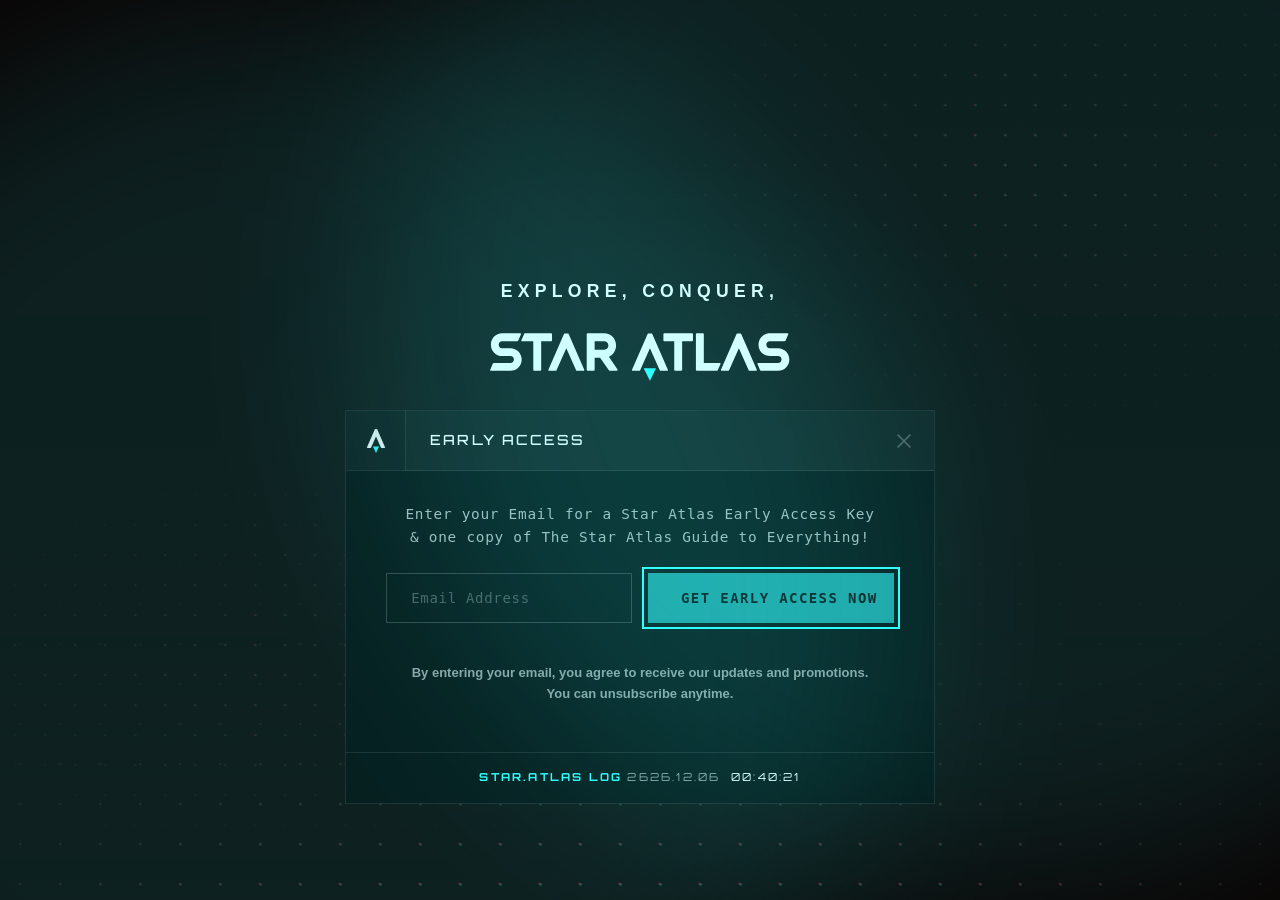
==== commit f555df9d: "feat: implement reCAPTCHA v2 integration and enhance form submission experience - Added reCAPTCHA v2" ====
--- a/index.html
+++ b/index.html
@@ -188,9 +188,14 @@
                                 <div class="corner-bracket top-right"></div>
                                 <div class="corner-bracket bottom-left"></div>
                                 <div class="corner-bracket bottom-right"></div>
-                                <button type="submit" class="hero-submit-btn"><span>GET EARLY ACCESS NOW</span></button>
+                                <button type="submit" class="hero-submit-btn" disabled><span>GET EARLY ACCESS NOW</span></button>
                             </div>
                         </form>
+                        <!-- reCAPTCHA v2 checkbox container (hidden initially) -->
+                        <div id="hero-recaptcha" style="display: none; margin: 15px 0;"></div>
+                        <div class="disclaimer-text">
+                            By entering your email, you agree to receive our updates and promotions. <br /> You can unsubscribe anytime.
+                        </div>
                     </div>
                     <div class="terminal-footer">
                         <div class="star-atlas-log" id="starAtlasLog">
@@ -549,8 +554,11 @@
                             <span class="footer-email-local"></span><span class="footer-email-domain"></span>
                         </div>
                     </div>
-                    <button type="submit" class="footer-submit-btn">GET ACCESS NOW</button>
+                    <button type="submit" class="footer-submit-btn" disabled>GET ACCESS NOW</button>
                 </form>
+                <!-- reCAPTCHA v2 checkbox container (hidden initially) -->
+                <div id="footer-recaptcha" style="display: none; margin: 15px 0;"></div>
+                <div id="footerMessage" class="footer-message" style="margin-top: 0.5rem; color: #f87171; font-size: 0.875rem; display: none;"></div>
             </div>
             <div class="footer-timestamp">
                 <span class="footer-log-prefix">STAR.ATLAS LOG</span>
@@ -565,6 +573,76 @@
         </div>
     </div>
 
+    <!-- Google reCAPTCHA v2 (checkbox) -->
+    <script>
+        // Replace with your actual site key after deployment
+        var RECAPTCHA_SITE_KEY = '6LdVZr8rAAAAAJbWKO1nEyTcFVDLIXgAsMWHp0Ll';
+
+        // reCAPTCHA v2 state (global so main.js can access)
+        var heroRecaptchaWidgetId = null;
+        var footerRecaptchaWidgetId = null;
+        var heroRecaptchaResponse = '';
+        var footerRecaptchaResponse = '';
+
+        // Initialize reCAPTCHA v2 widgets when ready (called by grecaptcha onload)
+        function onloadCallback() {
+            console.log('reCAPTCHA: onloadCallback fired');
+            console.log('reCAPTCHA: origin =', window.location.origin);
+            console.log('reCAPTCHA: hostname =', window.location.hostname);
+
+            // Initialize hero form reCAPTCHA (renders even while hidden)
+            var heroContainer = document.getElementById('hero-recaptcha');
+            if (heroContainer && window.grecaptcha) {
+                try {
+                    heroRecaptchaWidgetId = grecaptcha.render('hero-recaptcha', {
+                        'sitekey': RECAPTCHA_SITE_KEY,
+                        'callback': function(response) {
+                            heroRecaptchaResponse = response;
+                            console.log('Hero reCAPTCHA verified');
+                            var btn = document.querySelector('.hero-submit-btn');
+                            if (btn) btn.disabled = false;
+                        },
+                        'expired-callback': function() {
+                            heroRecaptchaResponse = '';
+                            console.log('Hero reCAPTCHA expired');
+                            var btn = document.querySelector('.hero-submit-btn');
+                            if (btn) btn.disabled = true;
+                        }
+                    });
+                    console.log('Hero reCAPTCHA rendered successfully, widgetId:', heroRecaptchaWidgetId);
+                } catch (err) {
+                    console.error('Hero reCAPTCHA render failed:', err);
+                }
+            }
+
+            // Initialize footer form reCAPTCHA (renders even while hidden)
+            var footerContainer = document.getElementById('footer-recaptcha');
+            if (footerContainer && window.grecaptcha) {
+                try {
+                    footerRecaptchaWidgetId = grecaptcha.render('footer-recaptcha', {
+                        'sitekey': RECAPTCHA_SITE_KEY,
+                        'callback': function(response) {
+                            footerRecaptchaResponse = response;
+                            console.log('Footer reCAPTCHA verified');
+                            var btn = document.querySelector('.footer-submit-btn');
+                            if (btn) btn.disabled = false;
+                        },
+                        'expired-callback': function() {
+                            footerRecaptchaResponse = '';
+                            console.log('Footer reCAPTCHA expired');
+                            var btn = document.querySelector('.footer-submit-btn');
+                            if (btn) btn.disabled = true;
+                        }
+                    });
+                    console.log('Footer reCAPTCHA rendered successfully, widgetId:', footerRecaptchaWidgetId);
+                } catch (err) {
+                    console.error('Footer reCAPTCHA render failed:', err);
+                }
+            }
+        }
+    </script>
+    <!-- reCAPTCHA v2 script -->
+    <script src="https://www.google.com/recaptcha/api.js?onload=onloadCallback&render=explicit" async defer></script>
     <script src="src/main.js" defer></script>
 
     <!-- Legacy inline script preserved (disabled) for reference. All active logic lives in src/main.js -->
--- a/styles.css
+++ b/styles.css
@@ -3333,6 +3333,34 @@
     margin: 0;
 }
 
+/* Disclaimer text in terminal box */
+.disclaimer-text {
+    font-size: 0.75rem;
+    color: rgba(255, 255, 255, 0.6);
+    line-height: 1.6;
+    margin-top: 2rem;
+    margin-bottom: 0.5rem;
+    text-align: center;
+    padding: 0 1rem;
+}
+
+/* Responsive spacing for desktop */
+@media (min-width: 768px) {
+    .disclaimer-text {
+        margin-top: 2.5rem;
+        font-size: 0.8125rem;
+    }
+}
+
+/* Ensure spacing between reCAPTCHA and disclaimer */
+#hero-recaptcha {
+    margin-bottom: 1rem !important;
+}
+
+#footer-recaptcha {
+    margin-bottom: 1rem !important;
+}
+
 .modal-submit {
     background: var(--primary);
     color: var(--bg-dark);
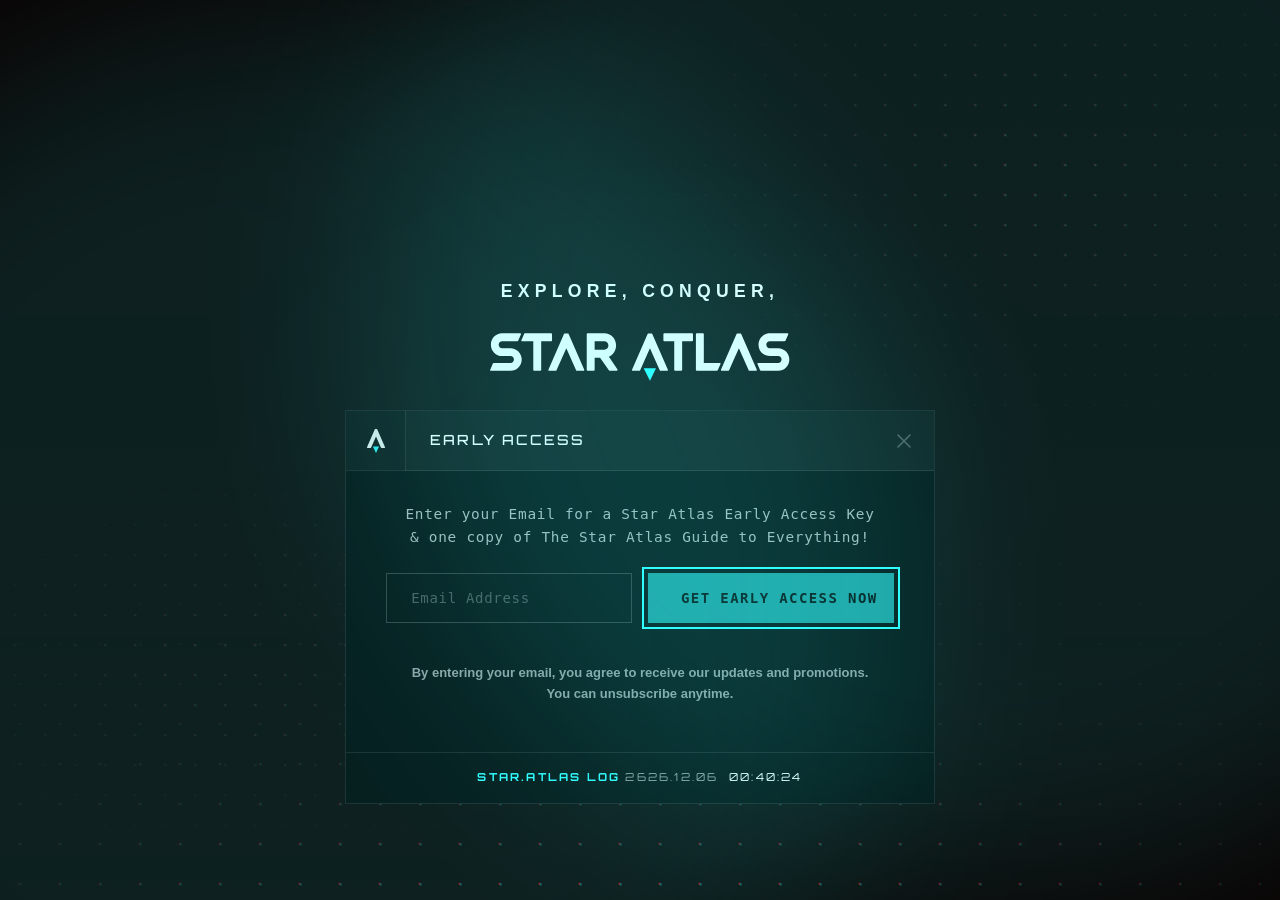
==== commit 121f7fd8: "fix: update links in index.html to point to the new experience subdomain - Changed URLs for the Expe" ====
--- a/index.html
+++ b/index.html
@@ -129,9 +129,9 @@
                             <li><a href="https://holosim.staratlas.com/" target="_blank" rel="noopener noreferrer">Holosim</a></li>
                         </ul>
                     </li>
-                    <li><a href="https://staratlas.com/experience" target="_blank" rel="noopener noreferrer">Experience</a></li>
-                    <li><a href="https://staratlas.com/newsroom" target="_blank" rel="noopener noreferrer">News & Info</a></li>
-                    <li><a href="https://staratlas.com/contact" target="_blank" rel="noopener noreferrer">Contact</a></li>
+                    <li><a href="https://experience.staratlas.com" target="_blank" rel="noopener noreferrer">Experience</a></li>
+                    <li><a href="https://experience.staratlas.com/newsroom" target="_blank" rel="noopener noreferrer">News & Info</a></li>
+                    <li><a href="https://experience.staratlas.com/contact" target="_blank" rel="noopener noreferrer">Contact</a></li>
                 </ul>
                 <div class="nav-cta">
                     <a href="https://play.staratlas.com/market/" target="_blank" rel="noopener noreferrer" class="download-btn"><span>Galactic Marketplace</span></a>
@@ -516,7 +516,7 @@
                     <h4>Support</h4>
                     <ul>
                         <li><a href="https://support.staratlas.com/" target="_blank" rel="noopener noreferrer">Help Center</a></li>
-                        <li><a href="https://staratlas.com/contact" target="_blank" rel="noopener noreferrer">Contact Us</a></li>
+                        <li><a href="https://experience.staratlas.com/contact" target="_blank" rel="noopener noreferrer">Contact Us</a></li>
                     </ul>
                 </div>
                 <div class="footer-column">
@@ -690,4 +690,4 @@
         </div>
     </div>
 </body>
-</html> +</html> 
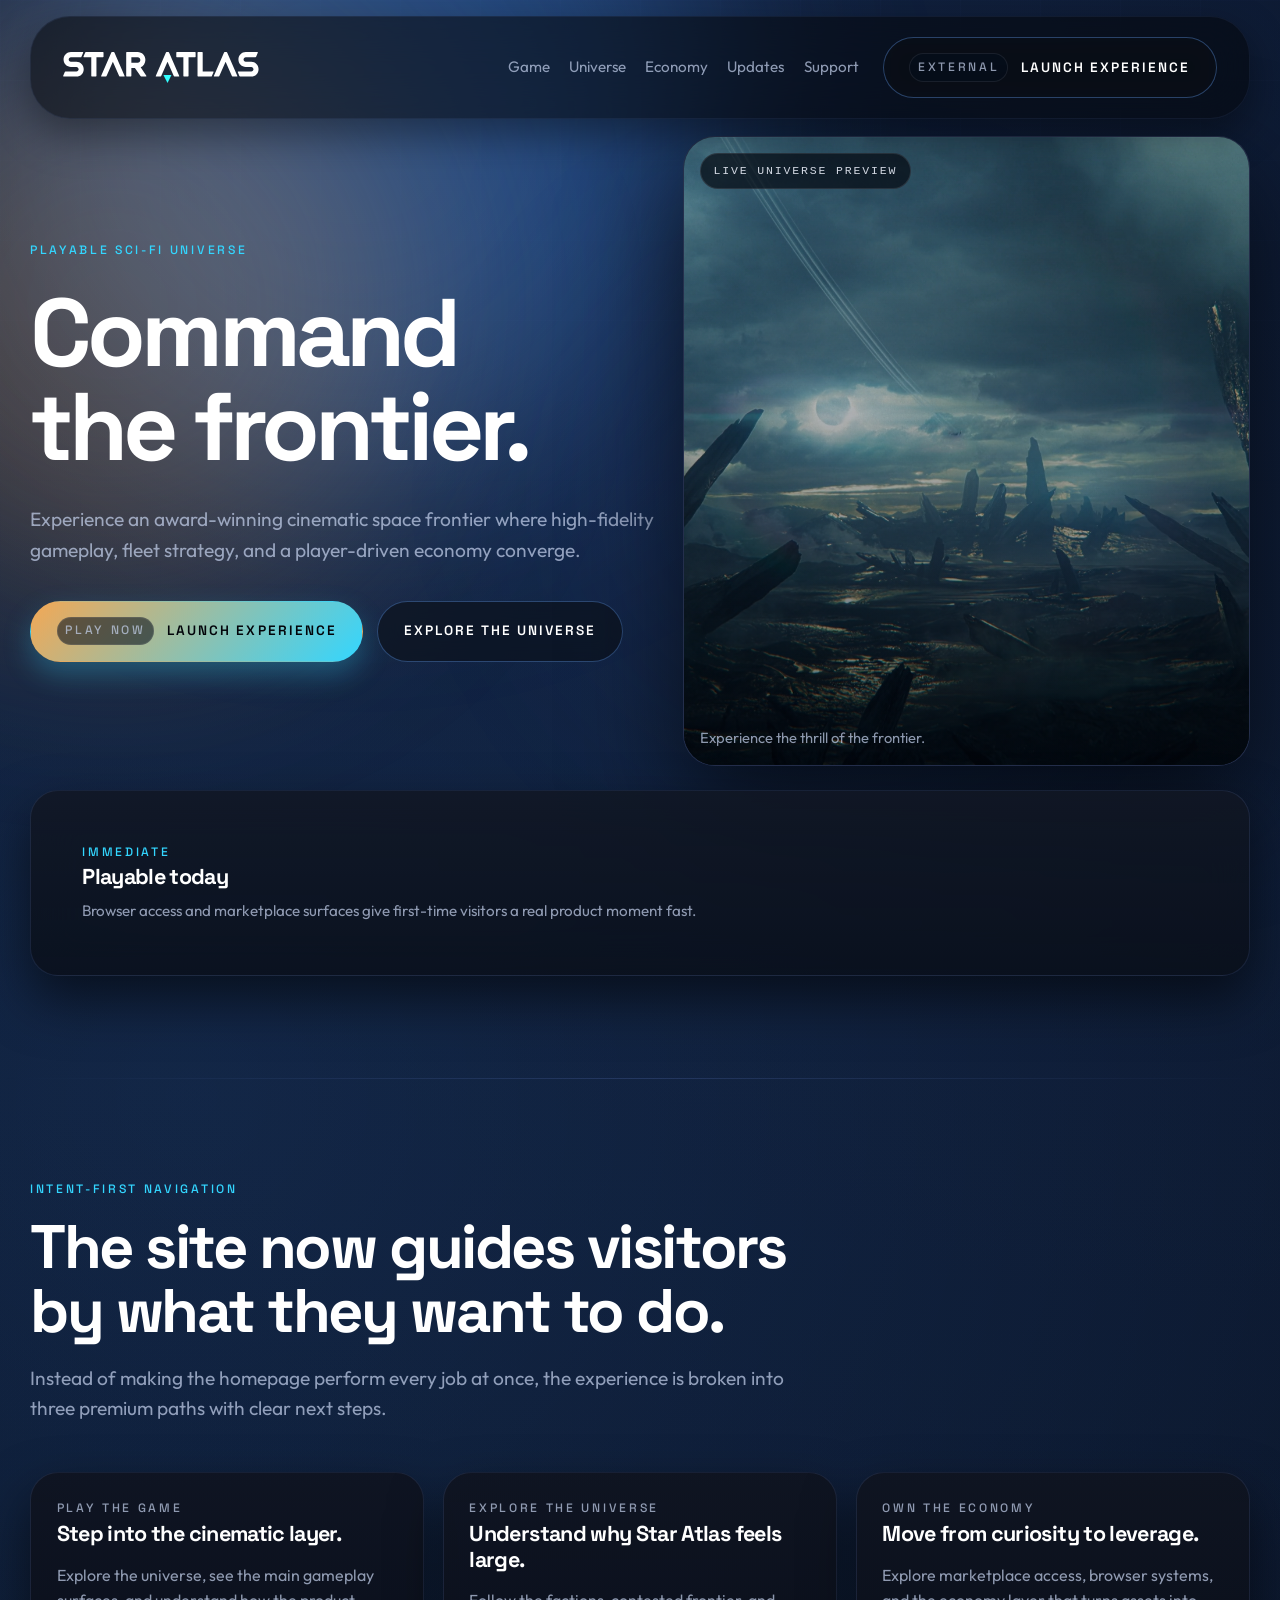
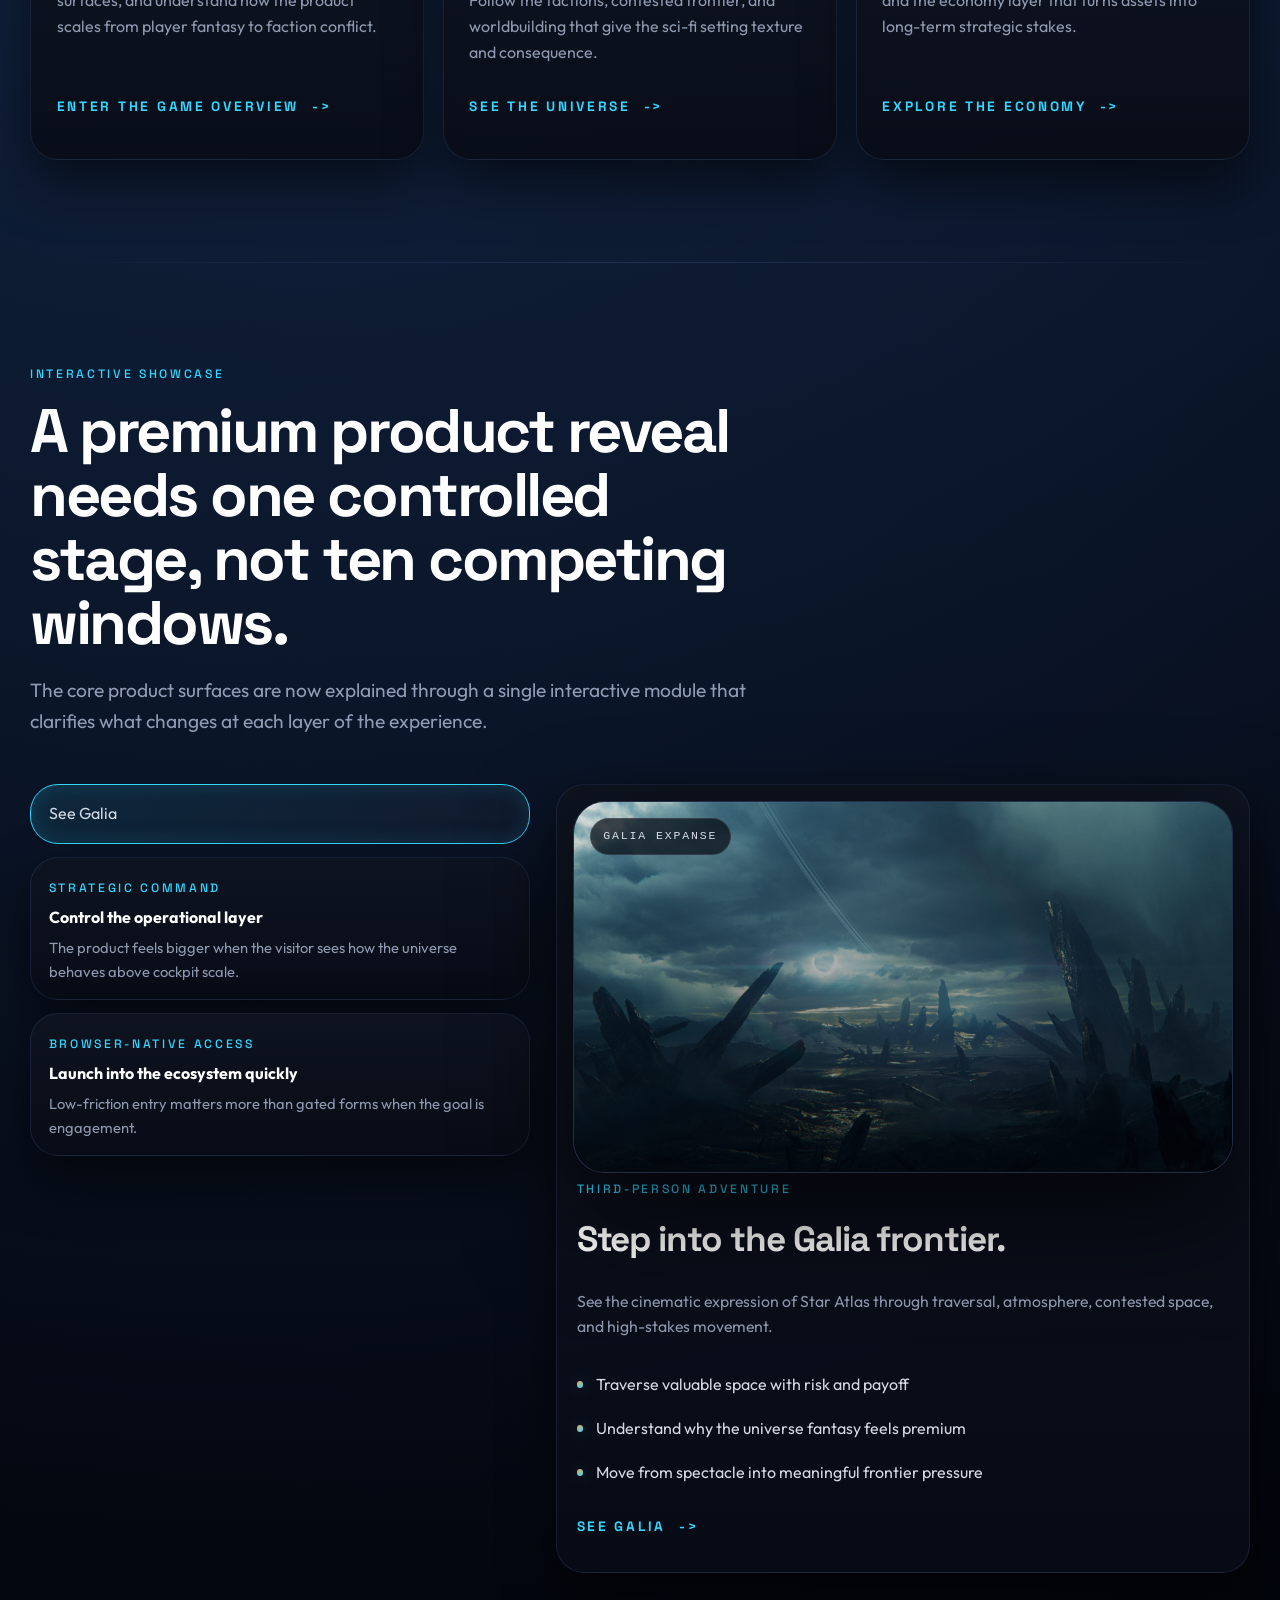
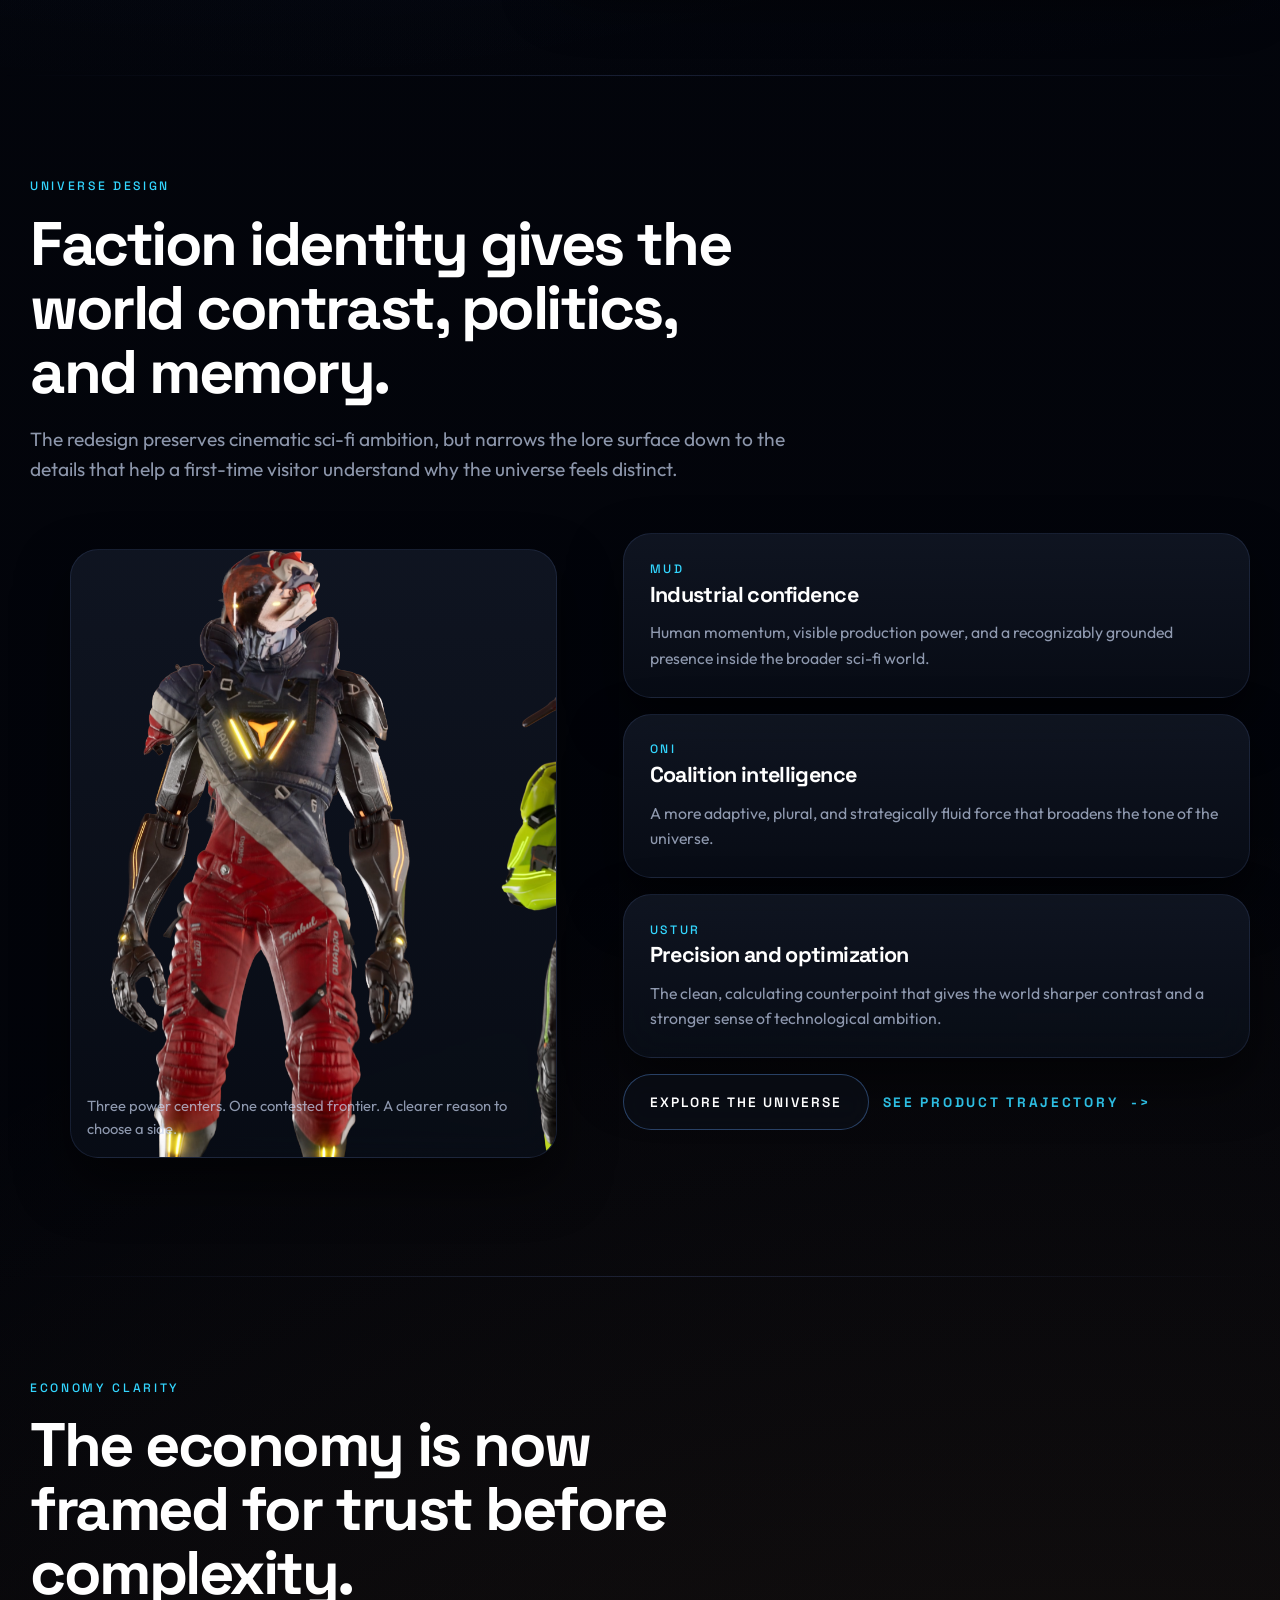
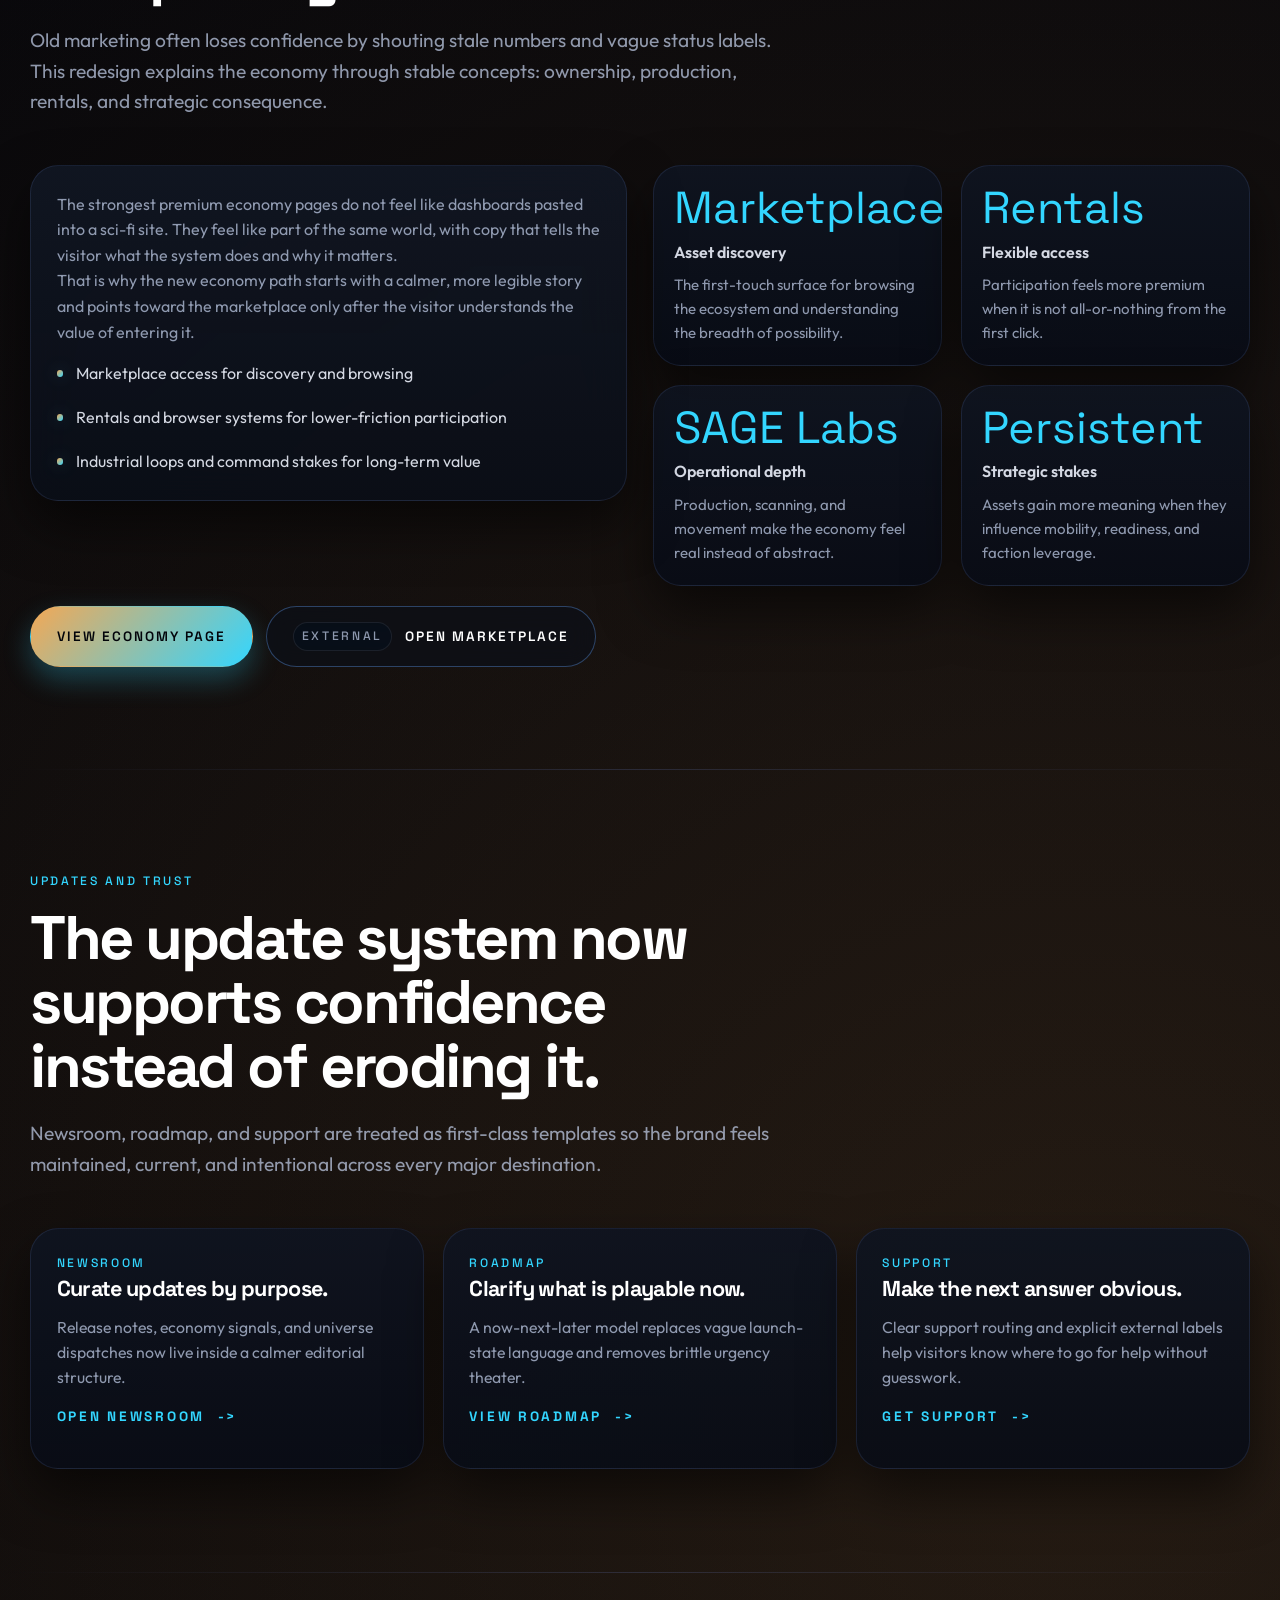
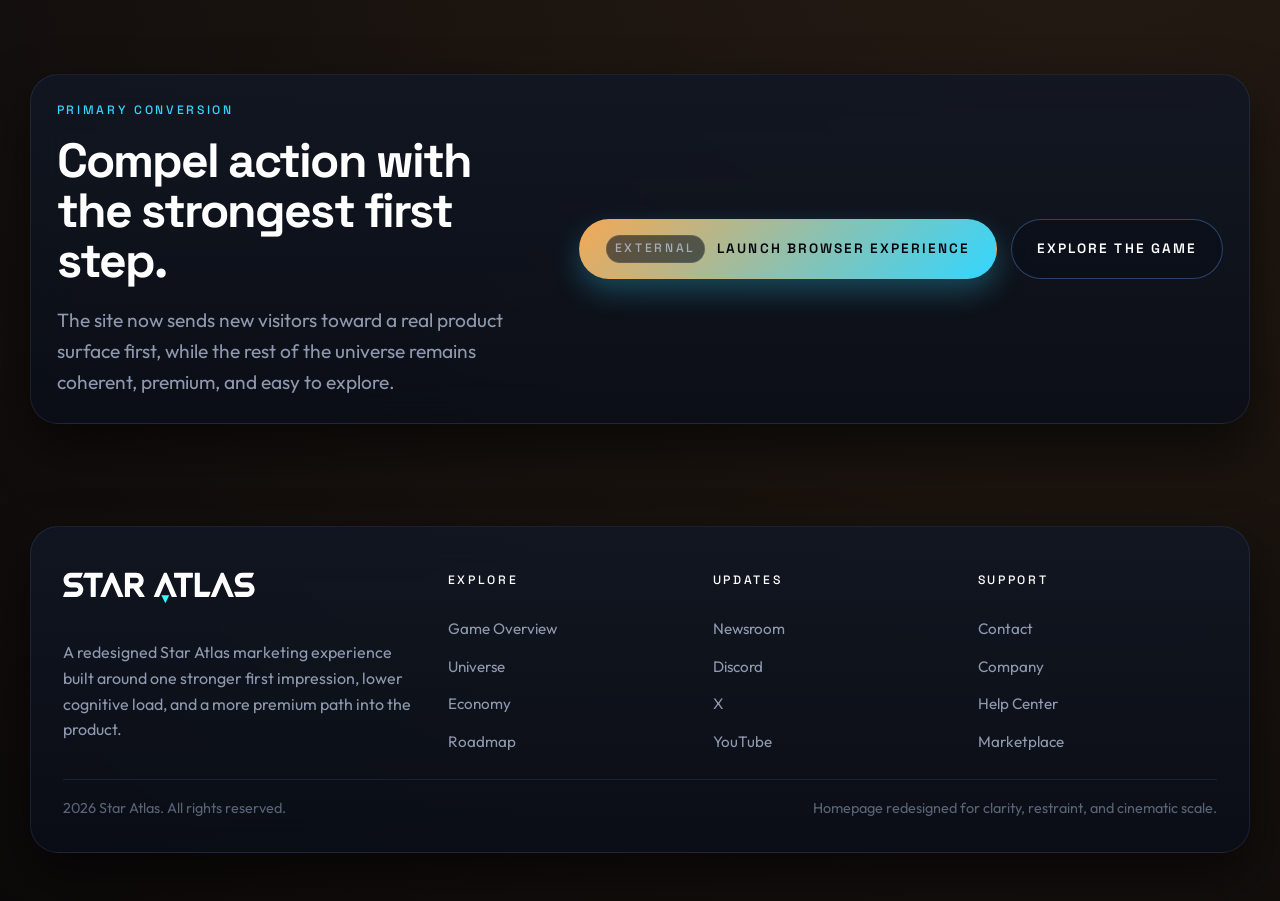
==== commit fae327e5: "do not merge, just committing for backup" ====
--- a/index.html
+++ b/index.html
@@ -1,693 +1,471 @@
 <!DOCTYPE html>
 <html lang="en">
+
 <head>
     <meta charset="UTF-8">
     <meta name="viewport" content="width=device-width, initial-scale=1.0">
-    <title>Star Atlas | AAA Space Exploration MMO - Explore, Conquer, Earn</title>
-    <meta name="description" content="Star Atlas is a AAA space exploration MMO featuring immersive ship-to-ship and FPS combat, strategic fleet command, and a real player-driven economy built on blockchain." />
-    <meta name="keywords" content="Star Atlas, AAA MMO, space exploration, space game, MMO, blockchain game, play to earn, Solana, Galia, fleet command, sci-fi MMO, space MMO" />
-    <meta name="robots" content="index,follow" />
-    <meta name="theme-color" content="#000000" />
-    <meta name="author" content="ATMTA, Inc." />
-
-    <!-- Open Graph -->
-    <meta property="og:type" content="website" />
-    <meta property="og:site_name" content="Star Atlas" />
-    <meta property="og:title" content="Star Atlas | AAA Space Exploration MMO" />
-    <meta property="og:description" content="Explore the vastness of Galia in this AAA space exploration MMO. Battle for territory, command fleets, and earn in a real player-driven economy." />
-    <meta property="og:url" content="https://staratlas.com/" />
-    <meta property="og:image" content="https://staratlas.com/Icon.png" />
-    <meta property="og:image:width" content="512" />
-    <meta property="og:image:height" content="512" />
-    <meta property="og:locale" content="en_US" />
-
-    <!-- Twitter -->
-    <meta name="twitter:card" content="summary_large_image" />
-    <meta name="twitter:site" content="@staratlas" />
-    <meta name="twitter:title" content="Star Atlas | AAA Space Exploration MMO" />
-    <meta name="twitter:description" content="Explore the vastness of Galia in this AAA space exploration MMO. Battle for territory, command fleets, and earn in a real player-driven economy." />
-    <meta name="twitter:image" content="https://staratlas.com/Icon.png" />
-
-    <link rel="canonical" href="https://staratlas.com/" />
+    <title>Star Atlas | Premium Sci-Fi Universe for Play, Strategy, and Economy</title>
+    <meta name="description"
+        content="Enter a cinematic space frontier where high-fidelity gameplay, fleet strategy, and a player-driven economy meet in one premium product experience.">
+    <meta name="keywords"
+        content="Star Atlas, sci-fi game, space strategy, player driven economy, MMO, fleet command, browser game, marketplace">
+    <meta name="robots" content="index,follow">
+    <meta name="theme-color" content="#04060c">
+    <meta name="author" content="ATMTA, Inc.">
+    <link rel="canonical" href="https://staratlas.com/">
     <link rel="icon" type="image/png" href="Icon.png">
     <link rel="apple-touch-icon" href="Icon.png">
-    <link rel="preconnect" href="https://api.fontshare.com">
-    <link rel="preconnect" href="https://fonts.googleapis.com">
-    <link rel="preconnect" href="https://fonts.gstatic.com" crossorigin>
-    <link href="https://fonts.googleapis.com/css2?family=Space+Mono:wght@400;700&display=swap" rel="stylesheet">
+    <meta property="og:type" content="website">
+    <meta property="og:site_name" content="Star Atlas">
+    <meta property="og:title" content="Star Atlas | Premium Sci-Fi Universe for Play, Strategy, and Economy">
+    <meta property="og:description"
+        content="Enter a cinematic space frontier where high-fidelity gameplay, fleet strategy, and a player-driven economy meet in one premium product experience.">
+    <meta property="og:url" content="https://staratlas.com/">
+    <meta property="og:image" content="https://staratlas.com/Icon.png">
+    <meta property="og:locale" content="en_US">
+    <meta name="twitter:card" content="summary_large_image">
+    <meta name="twitter:site" content="@staratlas">
+    <meta name="twitter:title" content="Star Atlas | Premium Sci-Fi Universe for Play, Strategy, and Economy">
+    <meta name="twitter:description"
+        content="Enter a cinematic space frontier where high-fidelity gameplay, fleet strategy, and a player-driven economy meet in one premium product experience.">
+    <meta name="twitter:image" content="https://staratlas.com/Icon.png">
     <link rel="stylesheet" href="styles.css">
-
-    <!-- Structured data -->
     <script type="application/ld+json">
-      {
-        "@context": "https://schema.org",
-        "@graph": [
-          {
-            "@type": "Organization",
-            "name": "Star Atlas",
-            "url": "https://staratlas.com",
-            "logo": "https://staratlas.com/Icon.png",
-            "sameAs": [
-              "https://twitter.com/staratlas",
-              "https://discord.gg/staratlas",
-              "https://www.youtube.com/channel/UCt-y8Npwje5KDG5MSZ0a9Jw",
-              "https://www.reddit.com/r/StarAtlas/"
-            ]
-          },
-          {
-            "@type": "WebSite",
-            "name": "Star Atlas",
-            "url": "https://staratlas.com",
-            "potentialAction": {
-              "@type": "SearchAction",
-              "target": "https://staratlas.com/?q={search_term_string}",
-              "query-input": "required name=search_term_string"
+        {
+          "@context": "https://schema.org",
+          "@graph": [
+            {
+              "@type": "Organization",
+              "name": "Star Atlas",
+              "url": "https://staratlas.com/",
+              "logo": "https://staratlas.com/Icon.png",
+              "sameAs": [
+                "https://x.com/staratlas",
+                "https://discord.gg/staratlas",
+                "https://www.youtube.com/channel/UCt-y8Npwje5KDG5MSZ0a9Jw"
+              ]
+            },
+            {
+              "@type": "WebSite",
+              "name": "Star Atlas",
+              "url": "https://staratlas.com/"
+            },
+            {
+              "@type": "VideoGame",
+              "name": "Star Atlas",
+              "description": "A cinematic space frontier where high-fidelity gameplay, fleet strategy, and a player-driven economy converge.",
+              "url": "https://staratlas.com/",
+              "image": "https://staratlas.com/Icon.png",
+              "genre": ["Science Fiction", "Strategy", "Action", "MMO"],
+              "gamePlatform": ["PC", "Web Browser"],
+              "publisher": {
+                "@type": "Organization",
+                "name": "ATMTA, Inc."
+              }
             }
-          },
-          {
-            "@type": "VideoGame",
-            "name": "Star Atlas",
-            "description": "Star Atlas is a AAA space exploration MMO featuring immersive ship-to-ship and FPS combat, strategic fleet command, and a real player-driven economy built on blockchain.",
-            "url": "https://staratlas.com",
-            "image": "https://staratlas.com/Icon.png",
-            "genre": ["Space Exploration", "MMO", "Strategy", "Action"],
-            "gamePlatform": ["PC", "Web Browser"],
-            "applicationCategory": "Game",
-            "operatingSystem": "Windows, macOS",
-            "offers": {
-              "@type": "Offer",
-              "price": "0",
-              "priceCurrency": "USD",
-              "availability": "https://schema.org/PreOrder"
-            },
-            "publisher": {
-              "@type": "Organization",
-              "name": "ATMTA, Inc."
-            }
-          }
-        ]
-      }
+          ]
+        }
     </script>
 </head>
+
 <body>
-    <!-- Loading Bar -->
-    <div class="loading-bar" id="loadingBar"></div>
-    
-    <!-- Grid Background -->
-    <div class="grid-container">
-        <div class="grid-layer dots"></div>
-        <div class="grid-layer grid"></div>
-        <div class="grid-layer accent"></div>
+    <a class="skip-link" href="#main-content">Skip to content</a>
+    <div class="site-background" aria-hidden="true">
+        <div class="site-grid"></div>
+        <div class="site-noise"></div>
+        <div class="site-glow site-glow--one"></div>
+        <div class="site-glow site-glow--two"></div>
+        <div class="site-glow site-glow--three"></div>
     </div>
-    
-    <!-- Mouse spotlight effect -->
-    <div class="mouse-spotlight"></div>
-    
-    <!-- Glow Effects -->
-    <div class="glow-container">
-        <div class="glow"></div>
-        <div class="glow"></div>
-        <div class="glow"></div>
-    </div>
-    
-
-
-    <!-- Navigation -->
-    <nav class="gated-content" style="display: none;">
-
-        <div class="nav-main">
-            <div class="nav-container">
-                <div class="logo">
-                    <img src="Logo.svg" alt="Star Atlas">
-                </div>
-                <ul class="nav-links">
-                    <li class="has-dropdown">
-                        <a href="#game">Game</a>
-                        <ul class="dropdown-menu">
-                            <li><a href="https://store.epicgames.com/en-US/p/star-atlas-bead34" target="_blank" rel="noopener noreferrer">Star Atlas</a></li>
-                            <li><a href="https://based.staratlas.com/" target="_blank" rel="noopener noreferrer">SAGE Labs</a></li>
-                            <li><a href="https://holosim.staratlas.com/" target="_blank" rel="noopener noreferrer">Holosim</a></li>
+
+    <header class="site-header" data-header>
+        <div class="container nav-shell">
+            <a class="brand" href="index.html" aria-label="Star Atlas home">
+                <img src="Logo.svg" alt="Star Atlas">
+            </a>
+            <button class="nav-toggle" type="button" aria-expanded="false" aria-controls="site-nav"
+                data-nav-toggle>Menu</button>
+            <nav class="site-nav" id="site-nav" data-nav>
+                <div class="nav-links">
+                    <a class="nav-link" href="game/">Game</a>
+                    <a class="nav-link" href="game/life-in-galia/">Universe</a>
+                    <a class="nav-link" href="economy/">Economy</a>
+                    <a class="nav-link" href="newsroom/">Updates</a>
+                    <a class="nav-link" href="contact/">Support</a>
+                </div>
+                <div class="nav-actions">
+                    <a class="button button-secondary" href="https://play.staratlas.com/" target="_blank"
+                        rel="noopener noreferrer"><span class="button-tag">External</span><span>Launch
+                            Experience</span></a>
+                </div>
+            </nav>
+        </div>
+    </header>
+
+    <main id="main-content">
+        <section class="page-section hero-section">
+            <div class="container hero-layout">
+                <!-- Simplified Hero Message -->
+                <div class="hero-copy" data-reveal>
+                    <p class="eyebrow">Playable Sci-Fi Universe</p>
+                    <h1 class="display-title">Command the frontier.</h1>
+                    <p class="hero-lede">Experience an award-winning cinematic space frontier where high-fidelity
+                        gameplay, fleet strategy, and a player-driven economy converge.</p>
+                    <div class="hero-actions">
+                        <a class="button button-primary" href="https://play.staratlas.com/" target="_blank"
+                            rel="noopener noreferrer"><span class="button-tag">Play Now</span><span>Launch
+                                Experience</span></a>
+                        <a class="button button-secondary" href="#showcase"><span>Explore the Universe</span></a>
+                    </div>
+                </div>
+                <!-- Expanded Media View -->
+                <div class="hero-media">
+                    <div class="media-frame hero-media-frame" data-reveal style="--reveal-delay: 120ms;">
+                        <div class="media-badge">Live universe preview</div>
+                        <video data-ambient-video autoplay muted loop playsinline preload="metadata"
+                            poster="src/GAME section/3rd Person Experience/Thumbnails in carousel/Slide_1_ImageThumbnail.png"
+                            aria-label="Star Atlas hero preview">
+                            <source src="src/herosection_loop_7-21-hb3.mp4" type="video/mp4">
+                        </video>
+                        <p class="media-caption">Experience the thrill of the frontier.</p>
+                    </div>
+                </div>
+            </div>
+            <div class="container">
+                <div class="trust-strip">
+                    <div class="surface-card trust-card" data-reveal>
+                        <div class="card-content">
+                            <p class="card-kicker">Immediate</p>
+                            <h2 class="card-title">Playable today</h2>
+                            <p class="trust-copy">Browser access and marketplace surfaces give first-time visitors a
+                                real product moment fast.</p>
+                        </div>
+                    </div>
+                </div>
+            </div>
+        </section>
+
+        <section class="page-section" id="paths">
+            <div class="container">
+                <div class="section-heading" data-reveal>
+                    <p class="eyebrow">Intent-first navigation</p>
+                    <h2 class="section-title">The site now guides visitors by what they want to do.</h2>
+                    <p class="section-copy">Instead of making the homepage perform every job at once, the experience is
+                        broken into three premium paths with clear next steps.</p>
+                </div>
+                <div class="path-grid">
+                    <article class="path-card" data-reveal>
+                        <p class="card-kicker">Play the game</p>
+                        <h3 class="card-title">Step into the cinematic layer.</h3>
+                        <p>Explore the universe, see the main gameplay surfaces, and understand how the product scales
+                            from player fantasy to faction conflict.</p>
+                        <a class="button button-ghost" href="game/">Enter the game overview</a>
+                    </article>
+                    <article class="path-card" data-reveal style="--reveal-delay: 80ms;">
+                        <p class="card-kicker">Explore the universe</p>
+                        <h3 class="card-title">Understand why Star Atlas feels large.</h3>
+                        <p>Follow the factions, contested frontier, and worldbuilding that give the sci-fi setting
+                            texture and consequence.</p>
+                        <a class="button button-ghost" href="game/life-in-galia/">See the universe</a>
+                    </article>
+                    <article class="path-card" data-reveal style="--reveal-delay: 160ms;">
+                        <p class="card-kicker">Own the economy</p>
+                        <h3 class="card-title">Move from curiosity to leverage.</h3>
+                        <p>Explore marketplace access, browser systems, and the economy layer that turns assets into
+                            long-term strategic stakes.</p>
+                        <a class="button button-ghost" href="economy/">Explore the economy</a>
+                    </article>
+                </div>
+            </div>
+        </section>
+
+        <section class="page-section" id="showcase">
+            <div class="container">
+                <div class="section-heading" data-reveal>
+                    <p class="eyebrow">Interactive showcase</p>
+                    <h2 class="section-title">A premium product reveal needs one controlled stage, not ten competing
+                        windows.</h2>
+                    <p class="section-copy">The core product surfaces are now explained through a single interactive
+                        module that clarifies what changes at each layer of the experience.</p>
+                </div>
+                <div class="showcase-shell">
+                    <div class="showcase-controls">
+                        <button class="showcase-button is-active" type="button" aria-pressed="true"
+                            data-showcase-control data-showcase-eyebrow="Third-person adventure"
+                            data-showcase-title="Step into the Galia frontier."
+                            data-showcase-copy="See the cinematic expression of Star Atlas through traversal, atmosphere, contested space, and high-stakes movement."
+                            data-showcase-label="Galia expanse"
+                            data-showcase-points="Traverse valuable space with risk and payoff||Understand why the universe fantasy feels premium||Move from spectacle into meaningful frontier pressure"
+                            data-showcase-link="game/galia/" data-showcase-link-label="See Galia"
+                            data-showcase-video="src/Reduced/Slide 1 Galia.mp4"
+                            data-showcase-poster="src/GAME section/3rd Person Experience/Thumbnails in carousel/Slide_1_ImageThumbnail.png">
+                            <span class="card-kicker">Third-person adventure</span>
+                            <strong>Explore the frontier</strong>
+                            <p>The world gets its emotional weight from the scale and tension of Galia itself.</p>
+                        </button>
+                        <button class="showcase-button" type="button" aria-pressed="false" data-showcase-control
+                            data-showcase-eyebrow="Strategic command"
+                            data-showcase-title="Zoom out into fleet-level thinking."
+                            data-showcase-copy="Fleet Command shifts the fantasy from individual movement to territorial pressure, logistics, coordination, and operational consequence."
+                            data-showcase-label="Fleet command"
+                            data-showcase-points="See how scale changes decision-making||Understand the strategy layer inside the broader product||Connect economy, movement, and faction pressure"
+                            data-showcase-link="game/fleet-command/" data-showcase-link-label="View Fleet Command"
+                            data-showcase-video="src/Reduced/Tds Slide 1 Fleetcommand.mp4"
+                            data-showcase-poster="src/GAME section/Top-down RTS View/Thumbnail Images/RTS_Slide_1_ImageThumbnail.png">
+                            <span class="card-kicker">Strategic command</span>
+                            <strong>Control the operational layer</strong>
+                            <p>The product feels bigger when the visitor sees how the universe behaves above cockpit
+                                scale.</p>
+                        </button>
+                        <button class="showcase-button" type="button" aria-pressed="false" data-showcase-control
+                            data-showcase-eyebrow="Browser-native access"
+                            data-showcase-title="Start in the browser, then deepen your role."
+                            data-showcase-copy="Holosim and SAGE Labs are now framed as premium entry points into ownership, production, and market participation rather than side notes."
+                            data-showcase-label="Browser systems"
+                            data-showcase-points="Reduce friction for first-time visitors||Create a real first conversion event||Bridge toward the broader economy and gameplay stack"
+                            data-showcase-link="game/holosim/" data-showcase-link-label="Open browser paths"
+                            data-showcase-video="src/Reduced/Slide 2 Holosim.mp4"
+                            data-showcase-poster="src/GAME section/Top-down RTS View/Thumbnail Images/Slide_1_Holosim_Thumbnail.png">
+                            <span class="card-kicker">Browser-native access</span>
+                            <strong>Launch into the ecosystem quickly</strong>
+                            <p>Low-friction entry matters more than gated forms when the goal is engagement.</p>
+                        </button>
+                    </div>
+                    <div class="showcase-stage" data-reveal style="--reveal-delay: 120ms;">
+                        <div class="media-frame showcase-frame">
+                            <div class="media-badge" data-showcase-label>Galia expanse</div>
+                            <video data-ambient-video data-showcase-video autoplay muted loop playsinline
+                                preload="metadata"
+                                poster="src/GAME section/3rd Person Experience/Thumbnails in carousel/Slide_1_ImageThumbnail.png"
+                                aria-label="Star Atlas showcase preview">
+                                <source data-showcase-source src="src/Reduced/Slide 1 Galia.mp4" type="video/mp4">
+                            </video>
+                        </div>
+                        <div class="showcase-details">
+                            <p class="card-kicker" data-showcase-eyebrow>Third-person adventure</p>
+                            <h3 class="card-title" data-showcase-title>Step into the Galia frontier.</h3>
+                            <p class="card-copy" data-showcase-copy>See the cinematic expression of Star Atlas through
+                                traversal, atmosphere, contested space, and high-stakes movement.</p>
+                            <ul class="bullet-list" data-showcase-points>
+                                <li>Traverse valuable space with risk and payoff</li>
+                                <li>Understand why the universe fantasy feels premium</li>
+                                <li>Move from spectacle into meaningful frontier pressure</li>
+                            </ul>
+                            <a class="button button-ghost" data-showcase-link href="game/galia/">See Galia</a>
+                        </div>
+                    </div>
+                </div>
+            </div>
+        </section>
+
+        <section class="page-section">
+            <div class="container">
+                <div class="section-heading" data-reveal>
+                    <p class="eyebrow">Universe design</p>
+                    <h2 class="section-title">Faction identity gives the world contrast, politics, and memory.</h2>
+                    <p class="section-copy">The redesign preserves cinematic sci-fi ambition, but narrows the lore
+                        surface down to the details that help a first-time visitor understand why the universe feels
+                        distinct.</p>
+                </div>
+                <div class="split-layout">
+                    <figure class="surface-card character-stage" data-reveal>
+                        <img src="src/community/all-chars.png" alt="Three Star Atlas faction-aligned characters">
+                        <figcaption class="media-caption">Three power centers. One contested frontier. A clearer reason
+                            to choose a side.</figcaption>
+                    </figure>
+                    <div class="faction-stack">
+                        <article class="surface-card" data-reveal style="--reveal-delay: 80ms;">
+                            <div class="card-content">
+                                <p class="card-kicker">MUD</p>
+                                <h3 class="card-title">Industrial confidence</h3>
+                                <p class="card-copy">Human momentum, visible production power, and a recognizably
+                                    grounded presence inside the broader sci-fi world.</p>
+                            </div>
+                        </article>
+                        <article class="surface-card" data-reveal style="--reveal-delay: 140ms;">
+                            <div class="card-content">
+                                <p class="card-kicker">ONI</p>
+                                <h3 class="card-title">Coalition intelligence</h3>
+                                <p class="card-copy">A more adaptive, plural, and strategically fluid force that
+                                    broadens the tone of the universe.</p>
+                            </div>
+                        </article>
+                        <article class="surface-card" data-reveal style="--reveal-delay: 200ms;">
+                            <div class="card-content">
+                                <p class="card-kicker">Ustur</p>
+                                <h3 class="card-title">Precision and optimization</h3>
+                                <p class="card-copy">The clean, calculating counterpoint that gives the world sharper
+                                    contrast and a stronger sense of technological ambition.</p>
+                            </div>
+                        </article>
+                        <div class="button-row" data-reveal style="--reveal-delay: 240ms;">
+                            <a class="button button-secondary" href="game/life-in-galia/"><span>Explore the
+                                    Universe</span></a>
+                            <a class="button button-ghost" href="roadmap/"><span>See Product Trajectory</span></a>
+                        </div>
+                    </div>
+                </div>
+            </div>
+        </section>
+
+        <section class="page-section">
+            <div class="container">
+                <div class="section-heading" data-reveal>
+                    <p class="eyebrow">Economy clarity</p>
+                    <h2 class="section-title">The economy is now framed for trust before complexity.</h2>
+                    <p class="section-copy">Old marketing often loses confidence by shouting stale numbers and vague
+                        status labels. This redesign explains the economy through stable concepts: ownership,
+                        production, rentals, and strategic consequence.</p>
+                </div>
+                <div class="economy-layout">
+                    <article class="surface-card story-copy" data-reveal>
+                        <p>The strongest premium economy pages do not feel like dashboards pasted into a sci-fi site.
+                            They feel like part of the same world, with copy that tells the visitor what the system does
+                            and why it matters.</p>
+                        <p>That is why the new economy path starts with a calmer, more legible story and points toward
+                            the marketplace only after the visitor understands the value of entering it.</p>
+                        <ul class="bullet-list">
+                            <li>Marketplace access for discovery and browsing</li>
+                            <li>Rentals and browser systems for lower-friction participation</li>
+                            <li>Industrial loops and command stakes for long-term value</li>
                         </ul>
-                    </li>
-                    <li><a href="https://experience.staratlas.com" target="_blank" rel="noopener noreferrer">Experience</a></li>
-                    <li><a href="https://experience.staratlas.com/newsroom" target="_blank" rel="noopener noreferrer">News & Info</a></li>
-                    <li><a href="https://experience.staratlas.com/contact" target="_blank" rel="noopener noreferrer">Contact</a></li>
-                </ul>
-                <div class="nav-cta">
-                    <a href="https://play.staratlas.com/market/" target="_blank" rel="noopener noreferrer" class="download-btn"><span>Galactic Marketplace</span></a>
-                </div>
-            </div>
-        </div>
-    </nav>
-
-    <!-- Hero Section -->
-    <section class="hero">
-        <!-- Video Background -->
-        <video class="video-background" autoplay muted loop playsinline preload="auto">
-            <source src="src/herosection_loop_7-21-hb3.mp4" type="video/mp4">
-        </video>
-        <div class="video-overlay"></div>
-        
-        <div class="hero-content center-bottom" id="heroContent">
-            <h1 class="sr-only">Star Atlas | AAA Space Exploration MMO - Explore, Conquer, Earn</h1>
-            <div class="hero-tagline">
-                <span>EXPLORE, CONQUER, AND EARN</span>
-                <span>IN A PLAYER-DRIVEN ECONOMY</span>
-            </div>
-            <img src="Logo.svg" alt="Star Atlas" class="hero-logo">
-            <div class="hero-cta">
-                <div class="terminal-box">
-                    <div class="terminal-box-corners"></div>
-                    <div class="terminal-header">
-                        <div class="terminal-icon-box">
-                            <img src="Icon.svg" alt="Star Atlas" class="terminal-icon">
-                        </div>
-                        <span class="terminal-title">EARLY ACCESS</span>
-                        <button class="terminal-close" onclick="bypassEmailGate(event)" aria-label="Close">
-                            <svg width="14" height="14" viewBox="0 0 14 14" fill="none" xmlns="http://www.w3.org/2000/svg">
-                                <path d="M13 1L1 13M1 1L13 13" stroke="currentColor" stroke-width="1.5" stroke-linecap="round" stroke-linejoin="round"/>
-                            </svg>
-                        </button>
-                    </div>
-                    <div class="terminal-body">
-                        <p class="terminal-description">Enter your Email for a Star Atlas Early Access Key<br>& one copy of The Star Atlas Guide to Everything!</p>
-                        <form class="early-access-form" onsubmit="submitEarlyAccessInline(event)">
-                            <div class="email-input-wrapper">
-                                <input 
-                                    type="email" 
-                                    id="heroEmailInput" 
-                                    placeholder="Email Address" 
-                                    required
-                                    class="hero-email-input"
-                                    oninput="updateEmailDisplay(this)"
-                                />
-                                <div class="email-display" id="emailDisplay"></div>
-                            </div>
-                            <div class="button-wrapper">
-                                <div class="corner-bracket top-left"></div>
-                                <div class="corner-bracket top-right"></div>
-                                <div class="corner-bracket bottom-left"></div>
-                                <div class="corner-bracket bottom-right"></div>
-                                <button type="submit" class="hero-submit-btn" disabled><span>GET EARLY ACCESS NOW</span></button>
-                            </div>
-                        </form>
-                        <!-- reCAPTCHA v2 checkbox container (hidden initially) -->
-                        <div id="hero-recaptcha" style="display: none; margin: 15px 0;"></div>
-                        <div class="disclaimer-text">
-                            By entering your email, you agree to receive our updates and promotions. <br /> You can unsubscribe anytime.
-                        </div>
-                    </div>
-                    <div class="terminal-footer">
-                        <div class="star-atlas-log" id="starAtlasLog">
-                            <span class="log-date">2625.07.22</span>
-                            <span class="log-time">00:00:00</span>
-                        </div>
-                    </div>
-                    <div class="bottom-corners"></div>
-                </div>
-                <div id="heroMessage" class="hero-message" style="display: none;"></div>
-            </div>
-        </div>
-    </section>
-
-
-
-
-
-    <!-- Gated Content Container -->
-    <div id="gatedContent" class="gated-sections" style="display: none;">
-    
-    <!-- Game Section -->
-    <section class="game-section" id="game">
-        <div class="section-corners"></div>
-        <div class="section-header">
-            <div style="display: flex; align-items: stretch;">
-                <span class="section-number">0001.</span>
-                <h2 class="section-title">GAME</h2>
-            </div>
-            <div class="section-icon-wrapper">
-                <img src="Icon.svg" alt="" class="section-icon" onclick="window.scrollTo({ top: 0, behavior: 'smooth' })">
-                <span class="section-tooltip">TO THE TOP</span>
-            </div>
-        </div>
-        <p class="section-subtitle">Immerse yourself in the vastness of Galia, where Star Atlas comes alive.</p>
-        
-        <div class="toggle-container">
-            <button class="toggle-btn active" onclick="showGameMode('3rdperson', event)">3rd Person Experience</button>
-            <button class="toggle-btn" onclick="showGameMode('rts', event)">Top-Down RTS View</button>
-        </div>
-
-        <!-- 3rd Person Content -->
-        <div id="3rdperson" class="game-content active">
-            <p style="text-align: center; color: rgba(255, 255, 255, 1); max-width: 800px; margin: 0 auto 3rem;">
-                Join the fight for resources and territory with intense ship-to-ship and FPS combat, exploration, 
-                crafting, and quests.
-            </p>
-            
-            <!-- Video Carousel -->
-            <div class="video-carousel">
-                <div class="carousel-container">
-                    <div class="carousel-track" id="carousel-3rd">
-                        <!-- Slide 1: Galia -->
-                        <div class="carousel-slide active">
-                            <video class="carousel-video" poster="src/GAME section/3rd Person Experience/Thumbnails in carousel/Slide_1_ImageThumbnail.png" autoplay muted>
-                                <source src="src/GAME section/3rd Person Experience/Slide_1_Galia.mp4" type="video/mp4">
-                            </video>
-                            <div class="slide-caption">
-                                <h3 class="slide-title"><a class="slide-title-link" href="game/galia/">Galia</a></h3>
-                                <p class="slide-description">Explore the unexplored. Take on unknown dangers. Build a galactic empire.</p>
-                                <a href="https://store.epicgames.com/en-US/p/star-atlas-bead34" target="_blank" rel="noopener noreferrer" class="slide-link">Play Now</a>
-                            </div>
-                        </div>
-                        
-                        <!-- Slide 2: Game Modes -->
-                        <div class="carousel-slide">
-                            <video class="carousel-video" poster="src/GAME section/3rd Person Experience/Thumbnails in carousel/Slide_2_ImageThumbnail.png" muted>
-                                <source src="src/GAME section/3rd Person Experience/Slide_2_GameModes.mp4" type="video/mp4">
-                            </video>
-                            <div class="slide-caption">
-                                <h3 class="slide-title"><a class="slide-title-link" href="game/game-modes/">Game Modes</a></h3>
-                                <p class="slide-description">Conquer Galia, then crush the competition. Shooter arena battles, racing tracks, PVE dogfights and more await.</p>
-                                <a href="https://store.epicgames.com/en-US/p/star-atlas-bead34" target="_blank" rel="noopener noreferrer" class="slide-link">Play Now</a>
-                            </div>
-                        </div>
-                        
-                        <!-- Slide 3: Your Fleet Your Way -->
-                        <div class="carousel-slide">
-                            <video class="carousel-video" poster="src/GAME section/3rd Person Experience/Thumbnails in carousel/Slide_3_ImageThumbnail.png" muted>
-                                <source src="src/GAME section/3rd Person Experience/Slide_3_YourFleetYourWay.mp4" type="video/mp4">
-                            </video>
-                            <div class="slide-caption">
-                                <h3 class="slide-title"><a class="slide-title-link" href="game/your-fleet-your-way/">Your Fleet, Your Way</a></h3>
-                                <p class="slide-description">View, build, and customize your fleet. Whether you're exploring the detailed interiors of your ships or managing your entire armada, it's all under your command.</p>
-                                <a href="https://store.epicgames.com/en-US/p/star-atlas-bead34" target="_blank" rel="noopener noreferrer" class="slide-link">Play Now</a>
-                            </div>
-                        </div>
-                        
-                        <!-- Slide 4: Life in Galia -->
-                        <div class="carousel-slide">
-                            <video class="carousel-video" poster="src/GAME section/3rd Person Experience/Thumbnails in carousel/Slide_4_ImageThumbnail.png" muted>
-                                <source src="src/GAME section/3rd Person Experience/Slide_4_LifeinGalia.mp4" type="video/mp4">
-                            </video>
-                            <div class="slide-caption">
-                                <h3 class="slide-title"><a class="slide-title-link" href="game/life-in-galia/">Life in Galia</a></h3>
-                                <p class="slide-description">From the small, furred Punaabs to luminous beings of pure light, Galia teems with diverse life.</p>
-                                <a href="https://store.epicgames.com/en-US/p/star-atlas-bead34" target="_blank" rel="noopener noreferrer" class="slide-link">Play Now</a>
-                            </div>
-                        </div>
-                    </div>
-                    
-                    <!-- Carousel Navigation -->
-                    <button class="carousel-btn carousel-prev" onclick="changeSlide('3rd', -1)">‹</button>
-                    <button class="carousel-btn carousel-next" onclick="changeSlide('3rd', 1)">›</button>
-                    
-                    <!-- Carousel Indicators -->
-                    <div class="carousel-indicators">
-                        <span class="indicator active" onclick="goToSlide('3rd', 0)"></span>
-                        <span class="indicator" onclick="goToSlide('3rd', 1)"></span>
-                        <span class="indicator" onclick="goToSlide('3rd', 2)"></span>
-                        <span class="indicator" onclick="goToSlide('3rd', 3)"></span>
-                    </div>
-                </div>
-                
-                <!-- Thumbnail Carousel -->
-                <div class="thumbnail-carousel">
-                    <div class="thumbnail-item active" onclick="goToSlide('3rd', 0)">
-                        <img src="src/GAME section/3rd Person Experience/Thumbnails in carousel/Slide_1_ImageThumbnail.png" alt="Galia" loading="lazy" decoding="async">
-                    </div>
-                    <div class="thumbnail-item" onclick="goToSlide('3rd', 1)">
-                        <img src="src/GAME section/3rd Person Experience/Thumbnails in carousel/Slide_2_ImageThumbnail.png" alt="Game Modes" loading="lazy" decoding="async">
-                    </div>
-                    <div class="thumbnail-item" onclick="goToSlide('3rd', 2)">
-                        <img src="src/GAME section/3rd Person Experience/Thumbnails in carousel/Slide_3_ImageThumbnail.png" alt="Your Fleet, Your Way" loading="lazy" decoding="async">
-                    </div>
-                    <div class="thumbnail-item" onclick="goToSlide('3rd', 3)">
-                        <img src="src/GAME section/3rd Person Experience/Thumbnails in carousel/Slide_4_ImageThumbnail.png" alt="Life in Galia" loading="lazy" decoding="async">
-                    </div>
-                </div>
-            </div>
-        </div>
-
-        <!-- RTS Content -->
-        <div id="rts" class="game-content">
-            <p style="text-align: center; color: rgba(255, 255, 255, 1); max-width: 800px; margin: 0 auto 3rem;">
-                Command vast fleets from a strategic overhead view. Manage resources, territories, and 
-                shape the political landscape of the galaxy.
-            </p>
-            
-            <!-- Video Carousel -->
-            <div class="video-carousel">
-                <div class="carousel-container">
-                    <div class="carousel-track" id="carousel-rts">
-                        <!-- Slide 1: Fleet Command -->
-                        <div class="carousel-slide active">
-                            <video class="carousel-video" poster="src/GAME section/Top-down RTS View/Thumbnail Images/RTS_Slide_1_ImageThumbnail.png" autoplay muted>
-                                <source src="src/GAME section/Top-down RTS View/TDS_Slide_1_FleetCommand.mp4" type="video/mp4">
-                            </video>
-                            <div class="slide-caption">
-                                <h3 class="slide-title"><a class="slide-title-link" href="game/fleet-command/">Fleet Command</a></h3>
-                                <p class="slide-description">With the press of a button, switch from a third-person experience to a top-down view where you can mass-manage your fleets, dominate Galia and outmaneuver opposing factions. Coming soon.</p>
-                                <a href="https://store.epicgames.com/en-US/p/star-atlas-bead34" target="_blank" rel="noopener noreferrer" class="slide-link">Play Now</a>
-                            </div>
-                        </div>
-                        
-                        <!-- Slide 2: Holosim -->
-                        <div class="carousel-slide">
-                            <video class="carousel-video" poster="src/GAME section/Top-down RTS View/Thumbnail Images/Slide_1_Holosim_Thumbnail.png" muted>
-                                <source src="src/GAME section/Top-down RTS View/Slide_2_Holosim.mp4" type="video/mp4">
-                            </video>
-                            <div class="slide-caption">
-                                <h3 class="slide-title"><a class="slide-title-link" href="game/holosim/">Holosim</a></h3>
-                                <p class="slide-description">Holosim brings the heart of Fleet Command to your browser. It's a free-to-play in-universe simulation that lets you manage your fleets and experience strategic gameplay instantly, all without needing high-end hardware, ships, or a crypto wallet.</p>
-                                <a href="https://holosim.staratlas.com/" target="_blank" rel="noopener noreferrer" class="slide-link">Play Now</a>
-                            </div>
-                        </div>
-                        
-                        <!-- Slide 3: SAGE Labs -->
-                        <div class="carousel-slide">
-                            <video class="carousel-video" poster="src/GAME section/Top-down RTS View/Thumbnail Images/RTS_Slide_1_ImageThumbnail.png" muted>
-                                <source src="src/GAME section/Top-down RTS View/TDS_Slide_1_FleetCommand.mp4" type="video/mp4">
-                            </video>
-                            <div class="slide-caption">
-                                <h3 class="slide-title"><a class="slide-title-link" href="game/sage-labs/">SAGE Labs</a></h3>
-                                <p class="slide-description">SAGE Labs brings the Star Atlas economy to life right in your browser. Manage your fleet, mine resources, craft items, and scan for SDUs. You're not hunting for gold; you're supplying the shovels.</p>
-                                <a href="https://based.staratlas.com/" target="_blank" rel="noopener noreferrer" class="slide-link">Play Now</a>
-                            </div>
-                        </div>
-                    </div>
-                    
-                    <!-- Carousel Navigation -->
-                    <button class="carousel-btn carousel-prev" onclick="changeSlide('rts', -1)">‹</button>
-                    <button class="carousel-btn carousel-next" onclick="changeSlide('rts', 1)">›</button>
-                    
-                    <!-- Carousel Indicators -->
-                    <div class="carousel-indicators">
-                        <span class="indicator active" onclick="goToSlide('rts', 0)"></span>
-                        <span class="indicator" onclick="goToSlide('rts', 1)"></span>
-                        <span class="indicator" onclick="goToSlide('rts', 2)"></span>
-                    </div>
-                </div>
-                
-                <!-- Thumbnail Carousel -->
-                <div class="thumbnail-carousel">
-                    <div class="thumbnail-item active" onclick="goToSlide('rts', 0)">
-                        <img src="src/GAME section/Top-down RTS View/Thumbnail Images/RTS_Slide_1_ImageThumbnail.png" alt="Fleet Command" loading="lazy" decoding="async">
-                    </div>
-                    <div class="thumbnail-item" onclick="goToSlide('rts', 1)">
-                        <img src="src/GAME section/Top-down RTS View/Thumbnail Images/Slide_1_Holosim_Thumbnail.png" alt="Holosim" loading="lazy" decoding="async">
-                    </div>
-                    <div class="thumbnail-item" onclick="goToSlide('rts', 2)">
-                        <img src="src/GAME section/Top-down RTS View/Thumbnail Images/RTS_Slide_1_ImageThumbnail.png" alt="SAGE Labs" loading="lazy" decoding="async">
-                    </div>
-                </div>
-            </div>
-        </div>
-    </section>
-
-    <!-- Economy Section -->
-    <section class="economy-section" id="economy">
-        <div class="section-header">
-            <div style="display: flex; align-items: stretch;">
-                <span class="section-number">0002.</span>
-                <h2 class="section-title">Economy</h2>
-            </div>
-            <div class="section-icon-wrapper">
-                <img src="Icon.svg" alt="" class="section-icon" onclick="window.scrollTo({ top: 0, behavior: 'smooth' })">
-                <span class="section-tooltip">TO THE MOON</span>
-            </div>
-        </div>
-        <p class="section-subtitle">Join a real cash economy with real opportunities.</p>
-        
-        <div class="stats-grid">
-            <div class="stat-card">
-                <pixel-canvas data-gap="6" data-speed="20" data-colors="#32feff,#ffffff" data-variant="icon" data-opacity="0.85"></pixel-canvas>
-                <div class="stat-content">
-                    <div class="stat-value">$68.3M</div>
-                    <div class="stat-label">Total Volume Traded</div>
-                </div>
-            </div>
-            
-            <div class="stat-card">
-                <pixel-canvas data-gap="6" data-speed="20" data-colors="#32feff,#ffffff" data-variant="icon" data-opacity="0.85"></pixel-canvas>
-                <div class="stat-content">
-                    <div class="stat-value">$21.1M</div>
-                    <div class="stat-label">Annual GDP</div>
-                </div>
-            </div>
-            
-            <div class="stat-card">
-                <pixel-canvas data-gap="6" data-speed="20" data-colors="#32feff,#ffffff" data-variant="icon" data-opacity="0.85"></pixel-canvas>
-                <div class="stat-content">
-                    <div class="stat-value">9.69M</div>
-                    <div class="stat-label">Average ATLAS Earned Daily</div>
-                </div>
-            </div>
-        </div>
-        
-        <div class="economy-cta">
-            <a href="https://staratlas.com/newsroom/economic-reports" target="_blank" rel="noopener noreferrer" class="secondary-btn">Latest Economic Report</a>
-            <a href="https://play.staratlas.com/market/" target="_blank" rel="noopener noreferrer" class="secondary-btn">Explore Galactic Marketplace</a>
-        </div>
-    </section>
-
-    <!-- Community Section -->
-    <section class="community-section" id="community">
-        <div class="section-header">
-            <div style="display: flex; align-items: stretch;">
-                <span class="section-number">0003.</span>
-                <h2 class="section-title">Community</h2>
-            </div>
-            <div class="section-icon-wrapper">
-                <img src="Icon.svg" alt="" class="section-icon" onclick="window.scrollTo({ top: 0, behavior: 'smooth' })">
-                <span class="section-tooltip">TO THE TOP</span>
-            </div>
-        </div>
-        
-        <div class="community-hero">
-            <div class="community-content-wrapper">
-                
-                <div class="community-visual-content">
-                    <div class="community-characters">
-                        <img src="src/community/left-char.png" alt="Star Atlas character" class="community-char char-left" loading="lazy" decoding="async">
-                        <img src="src/community/mid-char.png" alt="Star Atlas character" class="community-char char-mid" loading="lazy" decoding="async">
-                        <img src="src/community/right-char.png" alt="Star Atlas character" class="community-char char-right" loading="lazy" decoding="async">
-                    </div>
-                    
-                    <a href="https://discord.gg/staratlas" target="_blank" rel="noopener noreferrer" class="discord-card-link">
-                        <div class="discord-card">
-                            <div class="discord-card-content">
-                                <div class="discord-card-image">
-                                    <img src="src/community/discord-bg.jpg" alt="Star Atlas Discord" loading="lazy" decoding="async">
-                                    <!-- <pixel-canvas data-gap="20" data-speed="15" data-colors="#5affff" data-variant="icon" data-opacity="1" data-blend="additive" data-size="2"></pixel-canvas> -->
-                                    <div class="card-logos">
-                                        <img src="Icon.svg" alt="Star Atlas" class="star-atlas-logo">
-                                        <svg class="discord-logo" viewBox="0 0 24 24" fill="currentColor">
-                                            <path d="M20.317 4.3698a19.7913 19.7913 0 00-4.8851-1.5152.0741.0741 0 00-.0785.0371c-.211.3753-.4447.8648-.6083 1.2495-1.8447-.2762-3.68-.2762-5.4868 0-.1636-.3933-.4058-.8742-.6177-1.2495a.077.077 0 00-.0785-.037 19.7363 19.7363 0 00-4.8852 1.515.0699.0699 0 00-.0321.0277C.5334 9.0458-.319 13.5799.0992 18.0578a.0824.0824 0 00.0312.0561c2.0528 1.5076 4.0413 2.4228 5.9929 3.0294a.0777.0777 0 00.0842-.0276c.4616-.6304.8731-1.2952 1.226-1.9942a.076.076 0 00-.0416-.1057c-.6528-.2476-1.2743-.5495-1.8722-.8923a.077.077 0 01-.0076-.1277c.1258-.0943.2517-.1923.3718-.2914a.0743.0743 0 01.0776-.0105c3.9278 1.7933 8.18 1.7933 12.0614 0a.0739.0739 0 01.0785.0095c.1202.099.246.1981.3728.2924a.077.077 0 01-.0066.1276 12.2986 12.2986 0 01-1.873.8914.0766.0766 0 00-.0407.1067c.3604.698.7719 1.3628 1.225 1.9932a.076.076 0 00.0842.0286c1.961-.6067 3.9495-1.5219 6.0023-3.0294a.077.077 0 00.0313-.0552c.5004-5.177-.8382-9.6739-3.5485-13.6604a.061.061 0 00-.0312-.0286zM8.02 15.3312c-1.1825 0-2.1569-1.0857-2.1569-2.419 0-1.3332.9555-2.4189 2.157-2.4189 1.2108 0 2.1757 1.0952 2.1568 2.419 0 1.3332-.9555 2.4189-2.1569 2.4189zm7.9748 0c-1.1825 0-2.1569-1.0857-2.1569-2.419 0-1.3332.9554-2.4189 2.1569-2.4189 1.2108 0 2.1757 1.0952 2.1568 2.419 0 1.3332-.946 2.4189-2.1568 2.4189Z"/>
-                                        </svg>
-                                    </div>
-                                </div>
-                                <div class="slide-caption discord-card-text">
-                                    <h4 class="slide-title">STAR ATLAS DISCORD</h4>
-                                    <p class="slide-description">Join a community of pioneers, ready to answer all of your questions.</p>
-                                    <span class="discord-cta">discord.gg/staratlas</span>
-                                </div>
-                            </div>
-                        </div>
-                    </a>
-                </div>
-            </div>
-        </div>
-    </section>
-
-    <!-- Footer -->
-    <footer>
-        <div class="footer-content">
-            <div class="footer-links">
-                <div class="footer-column">
-                    <h4>Community</h4>
-                    <ul>
-                        <li><a href="https://x.com/staratlas" target="_blank" rel="noopener noreferrer">X</a></li>
-                        <li><a href="https://discord.gg/StarAtlas" target="_blank" rel="noopener noreferrer">Discord</a></li>
-                        <li><a href="https://www.youtube.com/channel/UCt-y8Npwje5KDG5MSZ0a9Jw" target="_blank" rel="noopener noreferrer">YouTube</a></li>
-                        <li><a href="https://www.reddit.com/r/StarAtlas/" target="_blank" rel="noopener noreferrer">Reddit</a></li>
-                    </ul>
-                </div>
-                <div class="footer-column">
-                    <h4>Support</h4>
-                    <ul>
-                        <li><a href="https://support.staratlas.com/" target="_blank" rel="noopener noreferrer">Help Center</a></li>
-                        <li><a href="https://experience.staratlas.com/contact" target="_blank" rel="noopener noreferrer">Contact Us</a></li>
-                    </ul>
-                </div>
-                <div class="footer-column">
-                    <h4>Company</h4>
-                    <ul>
-                        <li><a href="https://staratlas.com/careers" target="_blank" rel="noopener noreferrer">Careers</a></li>
-                        <li><a href="https://staratlas.com/newsroom/press-kit" target="_blank" rel="noopener noreferrer">Press</a></li>
-                    </ul>
-                </div>
-            </div>
-            
-            <div class="footer-bottom">
-                <p class="footer-text">© 2625 Star Atlas. All rights reserved. | <a href="https://staratlas.com/terms-of-service" target="_blank" rel="noopener noreferrer">Terms of Service</a> | <a href="https://staratlas.com/privacy-policy" target="_blank" rel="noopener noreferrer">Privacy Policy</a></p>
+                    </article>
+                    <div class="metric-grid columns-2">
+                        <article class="metric-card" data-reveal style="--reveal-delay: 80ms;">
+                            <p class="metric-value">Marketplace</p>
+                            <p class="metric-label">Asset discovery</p>
+                            <p class="metric-detail">The first-touch surface for browsing the ecosystem and
+                                understanding the breadth of possibility.</p>
+                        </article>
+                        <article class="metric-card" data-reveal style="--reveal-delay: 140ms;">
+                            <p class="metric-value">Rentals</p>
+                            <p class="metric-label">Flexible access</p>
+                            <p class="metric-detail">Participation feels more premium when it is not all-or-nothing from
+                                the first click.</p>
+                        </article>
+                        <article class="metric-card" data-reveal style="--reveal-delay: 200ms;">
+                            <p class="metric-value">SAGE Labs</p>
+                            <p class="metric-label">Operational depth</p>
+                            <p class="metric-detail">Production, scanning, and movement make the economy feel real
+                                instead of abstract.</p>
+                        </article>
+                        <article class="metric-card" data-reveal style="--reveal-delay: 260ms;">
+                            <p class="metric-value">Persistent</p>
+                            <p class="metric-label">Strategic stakes</p>
+                            <p class="metric-detail">Assets gain more meaning when they influence mobility, readiness,
+                                and faction leverage.</p>
+                        </article>
+                    </div>
+                </div>
+                <div class="button-row" data-reveal style="--reveal-delay: 220ms; margin-top: 1.25rem;">
+                    <a class="button button-primary" href="economy/"><span>View Economy Page</span></a>
+                    <a class="button button-secondary" href="https://play.staratlas.com/market/" target="_blank"
+                        rel="noopener noreferrer"><span class="button-tag">External</span><span>Open
+                            Marketplace</span></a>
+                </div>
+            </div>
+        </section>
+
+        <section class="page-section">
+            <div class="container">
+                <div class="section-heading" data-reveal>
+                    <p class="eyebrow">Updates and trust</p>
+                    <h2 class="section-title">The update system now supports confidence instead of eroding it.</h2>
+                    <p class="section-copy">Newsroom, roadmap, and support are treated as first-class templates so the
+                        brand feels maintained, current, and intentional across every major destination.</p>
+                </div>
+                <div class="path-grid">
+                    <article class="update-card" data-reveal>
+                        <p class="card-kicker">Newsroom</p>
+                        <h3 class="card-title">Curate updates by purpose.</h3>
+                        <p class="card-copy">Release notes, economy signals, and universe dispatches now live inside a
+                            calmer editorial structure.</p>
+                        <a class="button button-ghost" href="newsroom/">Open newsroom</a>
+                    </article>
+                    <article class="update-card" data-reveal style="--reveal-delay: 80ms;">
+                        <p class="card-kicker">Roadmap</p>
+                        <h3 class="card-title">Clarify what is playable now.</h3>
+                        <p class="card-copy">A now-next-later model replaces vague launch-state language and removes
+                            brittle urgency theater.</p>
+                        <a class="button button-ghost" href="roadmap/">View roadmap</a>
+                    </article>
+                    <article class="update-card" data-reveal style="--reveal-delay: 160ms;">
+                        <p class="card-kicker">Support</p>
+                        <h3 class="card-title">Make the next answer obvious.</h3>
+                        <p class="card-copy">Clear support routing and explicit external labels help visitors know where
+                            to go for help without guesswork.</p>
+                        <a class="button button-ghost" href="contact/">Get support</a>
+                    </article>
+                </div>
+            </div>
+        </section>
+
+        <section class="page-section">
+            <div class="container">
+                <div class="surface-card cta-banner" data-reveal>
+                    <div>
+                        <p class="eyebrow">Primary conversion</p>
+                        <h2 class="section-title">Compel action with the strongest first step.</h2>
+                        <p class="section-copy">The site now sends new visitors toward a real product surface first,
+                            while the rest of the universe remains coherent, premium, and easy to explore.</p>
+                    </div>
+                    <div class="cta-banner-actions">
+                        <a class="button button-primary" href="https://play.staratlas.com/" target="_blank"
+                            rel="noopener noreferrer"><span class="button-tag">External</span><span>Launch Browser
+                                Experience</span></a>
+                        <a class="button button-secondary" href="game/"><span>Explore the Game</span></a>
+                    </div>
+                </div>
+            </div>
+        </section>
+    </main>
+
+    <footer class="site-footer">
+        <div class="container">
+            <div class="surface-card footer-shell">
+                <div class="footer-grid">
+                    <div class="footer-brand">
+                        <a class="brand" href="index.html" aria-label="Star Atlas home">
+                            <img src="Logo.svg" alt="Star Atlas">
+                        </a>
+                        <p class="footer-description">A redesigned Star Atlas marketing experience built around one
+                            stronger first impression, lower cognitive load, and a more premium path into the product.
+                        </p>
+                    </div>
+                    <div class="footer-links">
+                        <p class="footer-label">Explore</p>
+                        <a href="game/">Game Overview</a>
+                        <a href="game/life-in-galia/">Universe</a>
+                        <a href="economy/">Economy</a>
+                        <a href="roadmap/">Roadmap</a>
+                    </div>
+                    <div class="footer-links">
+                        <p class="footer-label">Updates</p>
+                        <a href="newsroom/">Newsroom</a>
+                        <a href="https://discord.gg/staratlas" target="_blank" rel="noopener noreferrer">Discord</a>
+                        <a href="https://x.com/staratlas" target="_blank" rel="noopener noreferrer">X</a>
+                        <a href="https://www.youtube.com/channel/UCt-y8Npwje5KDG5MSZ0a9Jw" target="_blank"
+                            rel="noopener noreferrer">YouTube</a>
+                    </div>
+                    <div class="footer-links">
+                        <p class="footer-label">Support</p>
+                        <a href="contact/">Contact</a>
+                        <a href="company/">Company</a>
+                        <a href="https://support.staratlas.com/" target="_blank" rel="noopener noreferrer">Help
+                            Center</a>
+                        <a href="https://play.staratlas.com/market/" target="_blank"
+                            rel="noopener noreferrer">Marketplace</a>
+                    </div>
+                </div>
+                <div class="footer-meta">
+                    <span>2026 Star Atlas. All rights reserved.</span>
+                    <span>Homepage redesigned for clarity, restraint, and cinematic scale.</span>
+                </div>
             </div>
         </div>
     </footer>
-    
-    </div> <!-- End of Gated Content -->
-
-    <!-- Scan Line Effect -->
-    <div class="scan-line"></div>
-
-    <!-- Sticky Footer Bar -->
-    <div class="sticky-footer-bar" id="stickyFooterBar">
-        <div class="footer-bar-container">
-            <div class="footer-bar-icon-box">
-                <img src="Icon.svg" alt="Star Atlas" class="footer-bar-icon">
-            </div>
-            <div class="footer-bar-title">EARLY ACCESS</div>
-            <div class="footer-bar-center">
-                <form class="footer-email-form" onsubmit="submitFooterEmail(event)">
-                    <div class="footer-email-wrapper">
-                        <input type="email" class="footer-email-input" placeholder="Add email for early access" required>
-                        <div class="footer-email-display">
-                            <span class="footer-email-local"></span><span class="footer-email-domain"></span>
-                        </div>
-                    </div>
-                    <button type="submit" class="footer-submit-btn" disabled>GET ACCESS NOW</button>
-                </form>
-                <!-- reCAPTCHA v2 checkbox container (hidden initially) -->
-                <div id="footer-recaptcha" style="display: none; margin: 15px 0;"></div>
-                <div id="footerMessage" class="footer-message" style="margin-top: 0.5rem; color: #f87171; font-size: 0.875rem; display: none;"></div>
-            </div>
-            <div class="footer-timestamp">
-                <span class="footer-log-prefix">STAR.ATLAS LOG</span>
-                <span class="footer-timestamp-date" id="footer-timestamp-date">00/00/0000</span>
-                <span class="footer-timestamp-time" id="footer-timestamp-time">00:00:00</span>
-            </div>
-            <button class="footer-bar-close" onclick="closeFooterBar()">
-                <svg width="14" height="14" viewBox="0 0 14 14" fill="none" xmlns="http://www.w3.org/2000/svg">
-                    <path d="M13 1L1 13M1 1L13 13" stroke="currentColor" stroke-width="2" stroke-linecap="round"/>
-                </svg>
-            </button>
-        </div>
-    </div>
-
-    <!-- Google reCAPTCHA v2 (checkbox) -->
-    <script>
-        // Replace with your actual site key after deployment
-        var RECAPTCHA_SITE_KEY = '6LdVZr8rAAAAAJbWKO1nEyTcFVDLIXgAsMWHp0Ll';
-
-        // reCAPTCHA v2 state (global so main.js can access)
-        var heroRecaptchaWidgetId = null;
-        var footerRecaptchaWidgetId = null;
-        var heroRecaptchaResponse = '';
-        var footerRecaptchaResponse = '';
-
-        // Initialize reCAPTCHA v2 widgets when ready (called by grecaptcha onload)
-        function onloadCallback() {
-            console.log('reCAPTCHA: onloadCallback fired');
-            console.log('reCAPTCHA: origin =', window.location.origin);
-            console.log('reCAPTCHA: hostname =', window.location.hostname);
-
-            // Initialize hero form reCAPTCHA (renders even while hidden)
-            var heroContainer = document.getElementById('hero-recaptcha');
-            if (heroContainer && window.grecaptcha) {
-                try {
-                    heroRecaptchaWidgetId = grecaptcha.render('hero-recaptcha', {
-                        'sitekey': RECAPTCHA_SITE_KEY,
-                        'callback': function(response) {
-                            heroRecaptchaResponse = response;
-                            console.log('Hero reCAPTCHA verified');
-                            var btn = document.querySelector('.hero-submit-btn');
-                            if (btn) btn.disabled = false;
-                        },
-                        'expired-callback': function() {
-                            heroRecaptchaResponse = '';
-                            console.log('Hero reCAPTCHA expired');
-                            var btn = document.querySelector('.hero-submit-btn');
-                            if (btn) btn.disabled = true;
-                        }
-                    });
-                    console.log('Hero reCAPTCHA rendered successfully, widgetId:', heroRecaptchaWidgetId);
-                } catch (err) {
-                    console.error('Hero reCAPTCHA render failed:', err);
-                }
-            }
-
-            // Initialize footer form reCAPTCHA (renders even while hidden)
-            var footerContainer = document.getElementById('footer-recaptcha');
-            if (footerContainer && window.grecaptcha) {
-                try {
-                    footerRecaptchaWidgetId = grecaptcha.render('footer-recaptcha', {
-                        'sitekey': RECAPTCHA_SITE_KEY,
-                        'callback': function(response) {
-                            footerRecaptchaResponse = response;
-                            console.log('Footer reCAPTCHA verified');
-                            var btn = document.querySelector('.footer-submit-btn');
-                            if (btn) btn.disabled = false;
-                        },
-                        'expired-callback': function() {
-                            footerRecaptchaResponse = '';
-                            console.log('Footer reCAPTCHA expired');
-                            var btn = document.querySelector('.footer-submit-btn');
-                            if (btn) btn.disabled = true;
-                        }
-                    });
-                    console.log('Footer reCAPTCHA rendered successfully, widgetId:', footerRecaptchaWidgetId);
-                } catch (err) {
-                    console.error('Footer reCAPTCHA render failed:', err);
-                }
-            }
-        }
-    </script>
-    <!-- reCAPTCHA v2 script -->
-    <script src="https://www.google.com/recaptcha/api.js?onload=onloadCallback&render=explicit" async defer></script>
+
     <script src="src/main.js" defer></script>
-
-    <!-- Legacy inline script preserved (disabled) for reference. All active logic lives in src/main.js -->
-    <script type="text/plain" data-legacy-inline-script>
-    /* Legacy inline script removed. See src/main.js */
-</script>
-
-    <!-- Early Access Modal -->
-    <div id="earlyAccessModal" class="modal">
-        <div class="modal-content">
-            <span class="close" onclick="closeEarlyAccessModal()">&times;</span>
-            
-            <div id="formContainer">
-                <h2>Get Early Access</h2>
-                <p>Enter your email to receive your early access key</p>
-                
-                <form onsubmit="submitEarlyAccess(event)" class="modal-form">
-                    <input 
-                        type="email" 
-                        id="earlyAccessEmail" 
-                        placeholder="Enter your email" 
-                        required
-                        class="modal-input"
-                    />
-                    
-                    <p class="disclaimer">
-                        By entering your email, you'll get your early-access key and occasional updates from Star Atlas. You can unsubscribe anytime.
-                    </p>
-                    
-                    <button type="submit" id="submitEarlyAccess" class="modal-submit">Get Access Now</button>
-                </form>
-                
-                <div id="errorMessage" class="error-message" style="display: none;"></div>
-            </div>
-            
-            <div id="successMessage" class="success-container" style="display: none;">
-                <h2>Success!</h2>
-                <p>Your early access key:</p>
-                <div class="key-display">
-                    <span id="accessKey"></span>
-                    <button onclick="copyAccessKey()" class="copy-btn">Copy</button>
-                </div>
-                <p class="success-note">Check your email for instructions on how to use your key.</p>
-            </div>
-        </div>
-    </div>
 </body>
-</html> 
+
+</html>
--- a/styles.css
+++ b/styles.css
@@ -1,4787 +1,1389 @@
-/* SAGE Editor Suite Inspired Styles for Star Atlas */
-
-/* Font Imports */
-@import url('https://api.fontshare.com/v2/css?f[]=tabular@300,400,500,600,700,800&display=swap');
-@import url('https://fonts.googleapis.com/css2?family=Orbitron:wght@400;500;600;700&display=swap');
-
-/* Variables */
+@import url('https://fonts.googleapis.com/css2?family=Outfit:wght@300;400;500;600;700;800&family=Space+Grotesk:wght@400;500;600;700&display=swap');
+
 :root {
-    --primary-color: #FF4500;
-    --secondary-color: #FF6B35;
-    --accent-color: #FFA500;
-    --dark-bg: #0A0000;
-    --darker-bg: #000000;
-    --text-primary: #ffffff;
-    --text-secondary: #989898;
-    --card-bg: rgba(255, 255, 255, 0.02);
-    --card-border: rgba(255, 69, 0, 0.1);
-    --accent-gradient: linear-gradient(135deg, #32feff 0%, #5affff 100%);
-    --grid-color: rgba(255, 69, 0, 0.02);
-    --dot-color: rgba(255, 69, 0, 0.08);
-}
-
-/* Reset */
-* {
+    --bg: #02040a;
+    --bg-elevated: rgba(8, 11, 18, 0.88);
+    --surface: rgba(12, 16, 26, 0.65);
+    --surface-strong: rgba(18, 24, 38, 0.85);
+    --surface-border: rgba(131, 161, 255, 0.12);
+    --surface-border-strong: rgba(122, 198, 255, 0.28);
+    --text: #ffffff;
+    --text-soft: rgba(240, 245, 255, 0.88);
+    --text-muted: rgba(200, 212, 240, 0.70);
+    --text-dim: rgba(170, 185, 215, 0.50);
+    --accent: #65a3ff;
+    --accent-strong: #33d6ff;
+    --accent-warm: #f3a855;
+    --accent-danger: #fc5c7d;
+    --glow-cool: rgba(77, 155, 255, 0.35);
+    --glow-warm: rgba(243, 168, 85, 0.25);
+    --shadow-lg: 0 42px 110px rgba(0, 0, 0, 0.65);
+    --shadow-md: 0 24px 52px rgba(0, 0, 0, 0.55);
+    --radius-xl: 40px;
+    --radius-lg: 28px;
+    --radius-md: 20px;
+    --radius-sm: 9999px;
+    --max-width: 1220px;
+    --content-width: 760px;
+    --header-height: 88px;
+    --ease-standard: cubic-bezier(0.2, 0.65, 0.2, 1);
+    --pointer-x: 0;
+    --pointer-y: 0;
+}
+
+*,
+*::before,
+*::after {
+    box-sizing: border-box;
+}
+
+html {
+    scroll-behavior: smooth;
+}
+
+body {
     margin: 0;
-    padding: 0;
-    box-sizing: border-box;
-}
-
-/* Accessibility / SEO helpers */
-.sr-only {
-    position: absolute !important;
-    width: 1px !important;
-    height: 1px !important;
-    padding: 0 !important;
-    margin: -1px !important;
-    overflow: hidden !important;
-    clip: rect(0, 0, 0, 0) !important;
-    white-space: nowrap !important;
-    border: 0 !important;
-}
-
-/* Internal-link styling that preserves the existing visual design */
-.slide-title-link {
+    min-height: 100vh;
+    font-family: 'Outfit', 'Segoe UI', system-ui, sans-serif;
+    color: var(--text);
+    background:
+        radial-gradient(circle at top, rgba(35, 65, 125, 0.35), transparent 45%),
+        radial-gradient(circle at 15% 15%, rgba(65, 150, 255, 0.18), transparent 35%),
+        radial-gradient(circle at 85% 85%, rgba(243, 168, 85, 0.15), transparent 35%),
+        linear-gradient(180deg, #02040a 0%, #03050c 36%, #010206 100%);
+    line-height: 1.6;
+    overflow-x: hidden;
+}
+
+body.nav-open {
+    overflow: hidden;
+}
+
+img,
+video {
+    display: block;
+    max-width: 100%;
+}
+
+a {
     color: inherit;
     text-decoration: none;
 }
-.slide-title-link:hover,
-.slide-title-link:focus {
-    color: inherit;
-    text-decoration: none;
-}
-
-/* Text Selection */
+
+button,
+input,
+textarea,
+select {
+    font: inherit;
+}
+
 ::selection {
-    background-color: #32feff !important;
-    color: #000 !important;
-}
-
-::-moz-selection {
-    background-color: #32feff !important;
-    color: #000 !important;
-}
-
-/* Ensure selection works everywhere */
-*::selection {
-    background-color: #32feff !important;
-    color: #000 !important;
-}
-
-*::-moz-selection {
-    background-color: #32feff !important;
-    color: #000 !important;
-}
-
-/* Smooth Scrolling */
-html {
-    scroll-behavior: smooth;
-}
-
-/* Base */
-body {
-    font-family: 'Tabular', 'Inter', -apple-system, BlinkMacSystemFont, 'Segoe UI', Roboto, sans-serif;
-    font-weight: 800;
-    background-color: var(--dark-bg);
-    /*background-image: 
-        radial-gradient(ellipse 800px 600px at 20% 30%, rgba(50, 254, 255, 0.08) 0%, transparent 40%),
-        radial-gradient(ellipse 600px 800px at 80% 70%, rgba(50, 254, 255, 0.06) 0%, transparent 40%),
-        radial-gradient(ellipse 1000px 800px at 50% 100%, rgba(50, 254, 255, 0.04) 0%, transparent 50%);*/
-    color: var(--text-primary);
-    overflow-x: hidden;
-    line-height: 1.6;
+    color: #04060c;
+    background: var(--accent-strong);
+}
+
+.visually-hidden,
+.skip-link:not(:focus) {
+    position: absolute;
+    width: 1px;
+    height: 1px;
+    padding: 0;
+    margin: -1px;
+    overflow: hidden;
+    clip: rect(0, 0, 0, 0);
+    white-space: nowrap;
+    border: 0;
+}
+
+.skip-link {
+    position: fixed;
+    left: 1rem;
+    top: 1rem;
+    z-index: 999;
+    padding: 0.8rem 1.1rem;
+    border-radius: var(--radius-sm);
+    background: rgba(9, 14, 24, 0.96);
+    color: var(--text);
+    border: 1px solid var(--surface-border-strong);
+}
+
+.site-background {
+    position: fixed;
+    inset: 0;
+    z-index: -2;
+    pointer-events: none;
+    overflow: hidden;
+}
+
+.site-grid,
+.site-noise,
+.site-glow {
+    position: absolute;
+    inset: 0;
+}
+
+.site-grid {
+    background-image:
+        linear-gradient(rgba(131, 161, 255, 0.06) 1px, transparent 1px),
+        linear-gradient(90deg, rgba(131, 161, 255, 0.06) 1px, transparent 1px);
+    background-size: 80px 80px;
+    mask-image: linear-gradient(180deg, rgba(0, 0, 0, 0.74), transparent 84%);
+    opacity: 0.42;
+}
+
+.site-noise {
+    opacity: 0.22;
+    background:
+        repeating-linear-gradient(0deg,
+            rgba(255, 255, 255, 0.018) 0,
+            rgba(255, 255, 255, 0.018) 1px,
+            transparent 1px,
+            transparent 3px);
+    mix-blend-mode: soft-light;
+}
+
+.site-glow {
+    border-radius: 50%;
+    filter: blur(110px);
+}
+
+.site-glow--one {
+    width: 44rem;
+    height: 44rem;
+    top: -14rem;
+    right: -12rem;
+    background: var(--glow-cool);
+    transform: translate3d(calc(var(--pointer-x) * 24px), calc(var(--pointer-y) * -24px), 0);
+}
+
+.site-glow--two {
+    width: 38rem;
+    height: 38rem;
+    bottom: -14rem;
+    left: -12rem;
+    background: var(--glow-warm);
+    transform: translate3d(calc(var(--pointer-x) * -20px), calc(var(--pointer-y) * 20px), 0);
+}
+
+.site-glow--three {
+    width: 26rem;
+    height: 26rem;
+    top: 32%;
+    left: 48%;
+    background: rgba(82, 131, 255, 0.12);
+    transform: translate3d(calc(var(--pointer-x) * 10px), calc(var(--pointer-y) * 10px), 0);
+}
+
+.container {
+    width: min(calc(100% - 2rem), var(--max-width));
+    margin: 0 auto;
+}
+
+.page-section {
     position: relative;
-    min-height: 100vh;
-    z-index: 0;
-}
-
-/* Custom Cursor */
-body::after {
+    padding: clamp(4.75rem, 8vw, 7.5rem) 0;
+}
+
+.eyebrow,
+.card-kicker,
+.meta-pill,
+.phase-tag,
+.button-tag,
+.footer-label {
+    font-family: 'Space Grotesk', sans-serif;
+    font-size: 0.76rem;
+    letter-spacing: 0.22em;
+    text-transform: uppercase;
+    font-weight: 500;
+}
+
+.eyebrow {
+    margin: 0 0 1rem;
+    color: var(--accent-strong);
+}
+
+.section-heading {
+    max-width: var(--content-width);
+    margin-bottom: clamp(2rem, 4vw, 3rem);
+}
+
+.section-title,
+.display-title,
+.card-title,
+.brand-wordmark,
+.footer-mark {
+    font-family: 'Space Grotesk', sans-serif;
+    font-weight: 700;
+}
+
+.display-title {
+    margin: 0;
+    font-size: clamp(3.2rem, 8vw, 6rem);
+    line-height: 0.97;
+    letter-spacing: -0.05em;
+    text-wrap: balance;
+}
+
+.page-display {
+    font-size: clamp(2.8rem, 7vw, 4.8rem);
+}
+
+.section-title {
+    margin: 0;
+    font-size: clamp(2rem, 4.8vw, 3.9rem);
+    line-height: 1.04;
+    letter-spacing: -0.04em;
+}
+
+.section-copy,
+.hero-lede,
+.card-copy,
+.story-copy p,
+.story-note,
+.media-caption,
+.footer-note,
+.footer-description,
+.footer-utility,
+.hero-panel-copy,
+.disclosure-body,
+.path-card p,
+.metric-detail,
+.trust-copy {
+    color: var(--text-muted);
+}
+
+.hero-lede,
+.section-copy {
+    margin: 1.2rem 0 0;
+    max-width: 42rem;
+    font-size: clamp(1.05rem, 1.7vw, 1.2rem);
+}
+
+.surface-card {
+    position: relative;
+    overflow: hidden;
+    border-radius: var(--radius-lg);
+    border: 1px solid var(--surface-border);
+    background:
+        linear-gradient(180deg, rgba(17, 23, 36, 0.88) 0%, rgba(9, 14, 24, 0.82) 100%);
+    box-shadow: var(--shadow-md);
+    backdrop-filter: blur(22px);
+}
+
+.surface-card::before {
     content: '';
-    position: fixed;
-    width: 20px;
-    height: 20px;
-    border: 2px solid var(--primary-color);
-    border-radius: 50%;
+    position: absolute;
+    inset: 0;
+    background:
+        linear-gradient(135deg, rgba(122, 198, 255, 0.14), transparent 40%),
+        radial-gradient(circle at top right, rgba(243, 180, 111, 0.12), transparent 42%);
+    opacity: 0;
+    transition: opacity 220ms var(--ease-standard);
     pointer-events: none;
-    z-index: 10000;
-    transition: transform 0.1s ease;
-    mix-blend-mode: difference;
-}
-
-/* Selection */
-::selection {
-    background: var(--primary-color);
-    color: var(--dark-bg);
-}
-
-/* Scrollbar */
-::-webkit-scrollbar {
-    width: 8px;
-}
-
-::-webkit-scrollbar-track {
-    background: var(--dark-bg);
-    border-radius: 0;
-}
-
-::-webkit-scrollbar-thumb {
-    background: #32feff;
-    border-radius: 0;
-}
-
-::-webkit-scrollbar-thumb:hover {
-    background: #5affff;
-}
-
-/* Grid Background */
-.grid-container {
+}
+
+.surface-card:hover::before,
+.surface-card:focus-within::before {
+    opacity: 1;
+}
+
+.surface-card:hover,
+.surface-card:focus-within {
+    transform: translateY(-3px);
+    border-color: var(--surface-border-strong);
+    box-shadow: var(--shadow-lg);
+}
+
+.surface-card,
+.showcase-button,
+.button,
+.nav-link,
+.nav-toggle,
+.brand {
+    transition:
+        transform 220ms var(--ease-standard),
+        border-color 220ms var(--ease-standard),
+        background-color 220ms var(--ease-standard),
+        box-shadow 220ms var(--ease-standard),
+        color 220ms var(--ease-standard),
+        opacity 220ms var(--ease-standard);
+}
+
+.card-content,
+.story-copy,
+.story-aside,
+.metric-card,
+.trust-card,
+.cta-banner,
+.page-hero-panel,
+.path-card,
+.update-card {
+    padding: clamp(1.2rem, 2vw, 1.7rem);
+}
+
+.card-title {
+    margin: 0.15rem 0 0;
+    font-size: 1.35rem;
+    line-height: 1.2;
+    letter-spacing: -0.03em;
+}
+
+.card-copy {
+    margin: 0.8rem 0 0;
+    font-size: 0.99rem;
+}
+
+.card-kicker {
+    margin: 0;
+    color: var(--accent-strong);
+}
+
+.button-row,
+.hero-actions,
+.cta-banner-actions,
+.nav-actions {
+    display: flex;
+    flex-wrap: wrap;
+    gap: 0.85rem;
+}
+
+.button {
+    display: inline-flex;
+    align-items: center;
+    justify-content: center;
+    gap: 0.8rem;
+    min-height: 3.5rem;
+    padding: 0.95rem 1.6rem;
+    border: 1px solid transparent;
+    border-radius: var(--radius-sm);
+    font-family: 'Space Grotesk', sans-serif;
+    font-size: 0.85rem;
+    font-weight: 600;
+    letter-spacing: 0.15em;
+    text-transform: uppercase;
+    cursor: pointer;
+}
+
+.button:hover,
+.button:focus-visible,
+.nav-toggle:hover,
+.nav-toggle:focus-visible,
+.showcase-button:hover,
+.showcase-button:focus-visible {
+    transform: translateY(-2px);
+}
+
+.button-primary {
+    color: #02040a;
+    background: linear-gradient(135deg, #f3a855 0%, #33d6ff 100%);
+    box-shadow: 0 12px 28px rgba(51, 214, 255, 0.28);
+}
+
+.button-primary:hover,
+.button-primary:focus-visible {
+    box-shadow: 0 18px 40px rgba(51, 214, 255, 0.40);
+}
+
+.button-secondary {
+    border-color: rgba(101, 163, 255, 0.35);
+    background: rgba(12, 16, 26, 0.65);
+    color: var(--text);
+    backdrop-filter: blur(12px);
+}
+
+.button-secondary:hover,
+.button-secondary:focus-visible {
+    border-color: rgba(101, 163, 255, 0.60);
+    background: rgba(18, 24, 38, 0.85);
+}
+
+.button-ghost {
+    padding-inline: 0;
+    min-height: auto;
+    border: 0;
+    color: var(--accent-strong);
+    background: transparent;
+    justify-content: flex-start;
+    box-shadow: none;
+    letter-spacing: 0.2em;
+    font-weight: 700;
+}
+
+.button-ghost:hover,
+.button-ghost:focus-visible {
+    color: var(--text);
+    transform: translateX(4px);
+}
+
+.button-tag {
+    padding: 0.22rem 0.48rem;
+    border-radius: var(--radius-sm);
+    background: rgba(6, 14, 28, 0.58);
+    border: 1px solid rgba(255, 255, 255, 0.08);
+    color: var(--text-muted);
+}
+
+.meta-pill {
+    display: inline-flex;
+    align-items: center;
+    gap: 0.45rem;
+    padding: 0.58rem 0.78rem;
+    border-radius: var(--radius-sm);
+    background: rgba(10, 14, 24, 0.58);
+    border: 1px solid rgba(122, 198, 255, 0.18);
+    color: var(--text-soft);
+}
+
+.site-header {
     position: fixed;
     top: 0;
     left: 0;
-    width: 100%;
-    height: 100%;
-    pointer-events: none;
-    z-index: -1;
-}
-
-/* Mouse follow spotlight effect for dot grid */
-.mouse-spotlight {
-    position: fixed;
-    width: 300px;
-    height: 300px;
-    border-radius: 50%;
-    pointer-events: none;
-    z-index: 0;
-    backdrop-filter: brightness(12) contrast(3) saturate(2);
-    -webkit-backdrop-filter: brightness(12) contrast(3) saturate(2);
-    transform: translate(-50%, -50%);
-    opacity: 0;
-    transition: opacity 0.3s ease;
-    mask-image: radial-gradient(circle,
-        black 0%,
-        rgba(0, 0, 0, 0.95) 15%,
-        rgba(0, 0, 0, 0.7) 25%,
-        rgba(0, 0, 0, 0.3) 35%,
-        transparent 50%
-    );
-    -webkit-mask-image: radial-gradient(circle,
-        black 0%,
-        rgba(0, 0, 0, 0.95) 15%,
-        rgba(0, 0, 0, 0.7) 25%,
-        rgba(0, 0, 0, 0.3) 35%,
-        transparent 50%
-    );
-}
-
-.grid-layer {
-    position: absolute;
-    top: 0;
-    left: 0;
-    width: 100%;
-    height: 100%;
-}
-
-.grid-layer.dots {
-    background-image: 
-        radial-gradient(circle, rgba(255, 0, 0, 0.4) 0.8px, transparent 1px),
-        radial-gradient(circle, rgba(0, 255, 255, 0.4) 0.8px, transparent 1px);
-    background-size: 30px 30px;
-    background-position: -0.5px -0.3px, 0.5px 0.3px;
-    opacity: 0.8;
-    animation: drift 80s linear infinite;
-    mask-image: 
-        radial-gradient(ellipse 60% 60% at 20% 80%, rgba(0,0,0,1) 0%, transparent 50%),
-        radial-gradient(ellipse 60% 60% at 80% 20%, rgba(0,0,0,1) 0%, transparent 50%),
-        linear-gradient(to bottom, transparent 0%, transparent 90vh, rgba(0,0,0,0.5) 95vh, rgba(0,0,0,1) 100vh);
-    -webkit-mask-image: 
-        radial-gradient(ellipse 60% 60% at 20% 80%, rgba(0,0,0,1) 0%, transparent 50%),
-        radial-gradient(ellipse 60% 60% at 80% 20%, rgba(0,0,0,1) 0%, transparent 50%),
-        linear-gradient(to bottom, transparent 0%, transparent 90vh, rgba(0,0,0,0.5) 95vh, rgba(0,0,0,1) 100vh);
-    mask-composite: add;
-    -webkit-mask-composite: source-over;
-}
-
-.grid-layer.grid {
-    background-image: 
-        linear-gradient(rgba(50, 254, 255, 0.05) 1px, transparent 1px),
-        linear-gradient(90deg, rgba(50, 254, 255, 0.05) 1px, transparent 1px);
-    background-size: 50px 50px;
-    opacity: 0;
-    mask-image: linear-gradient(to bottom, transparent 0%, transparent 95vh, rgba(0,0,0,1) 100vh);
-    -webkit-mask-image: linear-gradient(to bottom, transparent 0%, transparent 95vh, rgba(0,0,0,1) 100vh);
-}
-
-.grid-layer.accent {
-    background: radial-gradient(ellipse at 50% 0%, rgba(50, 254, 255, 0.1) 0%, transparent 40%);
-    opacity: 0;
-    mask-image: linear-gradient(to bottom, transparent 0%, transparent 95vh, rgba(0,0,0,1) 100vh);
-    -webkit-mask-image: linear-gradient(to bottom, transparent 0%, transparent 95vh, rgba(0,0,0,1) 100vh);
-}
-
-@keyframes drift {
-    0% { transform: translate(0, 0); }
-    100% { transform: translate(-30px, -30px); }
-}
-
-/* Glow Effects - More Strategic */
-.glow-container {
-    position: fixed;
-    top: 0;
-    left: 0;
-    width: 100%;
-    height: 100%;
-    pointer-events: none;
-    z-index: 2;
-}
-
-.glow {
-    position: absolute;
-    width: 1200px;
-    height: 1200px;
-    border-radius: 50%;
-    filter: blur(100px);
-    opacity: 0.126;
-}
-
-.glow:nth-child(1) {
-    background: #32feff;
-    top: -300px;
-    right: -300px;
-    animation: glow-float 30s ease-in-out infinite;
-}
-
-.glow:nth-child(2) {
-    background: #32feff;
-    bottom: -300px;
-    left: -300px;
-    animation: glow-float 35s ease-in-out infinite reverse;
-}
-
-@keyframes glow-float {
-    0%, 100% { transform: translate(0, 0) scale(1); }
-    50% { transform: translate(-50px, 50px) scale(1.1); }
-}
-
-/* Fixed bottom chromatic dot grid */
-.bottom-chromatic-grid {
-    position: fixed;
-    top: 0;
-    left: 0;
-    width: 100%;
-    height: 100%;
-    pointer-events: none;
-    z-index: 0;
-    background-image: 
-        radial-gradient(circle, rgba(255, 0, 0, 0.18) 0.8px, transparent 1px),
-        radial-gradient(circle, rgba(0, 255, 255, 0.18) 0.8px, transparent 1px);
-    background-size: 25px 25px;
-    background-position: -0.5px -0.3px, 0.5px 0.3px;
-    opacity: 0.5;
-    mask-image: 
-        radial-gradient(ellipse 70% 70% at 15% 85%, rgba(0,0,0,0.6) 0%, transparent 40%),
-        radial-gradient(ellipse 70% 70% at 85% 15%, rgba(0,0,0,0.6) 0%, transparent 40%),
-        linear-gradient(to bottom, transparent 0%, transparent 95vh, rgba(0,0,0,0.3) 98vh, rgba(0,0,0,0.5) 100vh);
-    -webkit-mask-image: 
-        radial-gradient(ellipse 70% 70% at 15% 85%, rgba(0,0,0,0.6) 0%, transparent 40%),
-        radial-gradient(ellipse 70% 70% at 85% 15%, rgba(0,0,0,0.6) 0%, transparent 40%),
-        linear-gradient(to bottom, transparent 0%, transparent 95vh, rgba(0,0,0,0.3) 98vh, rgba(0,0,0,0.5) 100vh);
-    mask-composite: add;
-    -webkit-mask-composite: source-over;
-}
-
-/* Loading Bar */
-.loading-bar {
-    position: fixed;
-    top: 0;
-    left: 0;
-    width: 100%;
-    height: 2px;
-    background: linear-gradient(90deg, transparent, #32feff, #5affff, transparent);
-    transform: scaleX(0);
-    transform-origin: left;
-    z-index: 10000;
-    transition: transform 0.3s ease;
-}
-
-.loading-bar.active {
-    animation: loading 2.5s ease-in-out;
-}
-
-@keyframes loading {
-    0% { 
-        transform: scaleX(0);
-        transform-origin: left;
-    }
-    50% { 
-        transform: scaleX(1);
-        transform-origin: left;
-    }
-    51% {
-        transform-origin: right;
-    }
-    100% { 
-        transform: scaleX(0);
-        transform-origin: right;
-    }
-}
-
-/* Navigation */
-nav {
-    position: fixed;
-    top: 0;
-    width: 100%;
-    background: rgba(0, 0, 0, 0.9);
-    backdrop-filter: blur(20px);
-    z-index: 1000;
-    transition: all 0.3s ease;
-    border-bottom: 1px solid rgba(255, 255, 255, 0.1);
-}
-
-nav.scrolled {
-    background: rgba(0, 0, 0, 0.95);
-    backdrop-filter: blur(25px);
-    box-shadow: 0 4px 30px rgba(0, 0, 0, 0.8);
-}
-
-.nav-top {
-    padding: 0.5rem 5%;
-    border-bottom: 1px solid var(--card-border);
+    right: 0;
+    z-index: 100;
+    padding: 1rem 0;
+}
+
+.site-header.is-scrolled .nav-shell {
+    background: rgba(5, 8, 14, 0.9);
+    border-color: rgba(131, 161, 255, 0.18);
+    box-shadow: 0 20px 48px rgba(0, 0, 0, 0.34);
+}
+
+.nav-shell {
+    position: relative;
+    min-height: var(--header-height);
+    display: flex;
+    align-items: center;
+    justify-content: space-between;
+    gap: 2rem;
+    padding: 1.25rem 2rem;
+    border-radius: var(--radius-xl);
+    border: 1px solid rgba(131, 161, 255, 0.08);
+    background: rgba(4, 6, 10, 0.55);
+    backdrop-filter: blur(24px);
+    box-shadow: 0 16px 40px rgba(0, 0, 0, 0.40);
+}
+
+.brand {
+    display: inline-flex;
+    align-items: center;
+    gap: 0.75rem;
+}
+
+.brand:hover,
+.brand:focus-visible {
+    opacity: 0.92;
+}
+
+.brand img {
+    width: clamp(10rem, 16vw, 12.25rem);
+}
+
+.nav-toggle {
+    display: none;
+    align-items: center;
+    justify-content: center;
+    min-height: 3rem;
+    padding: 0.8rem 1rem;
+    border-radius: var(--radius-sm);
+    border: 1px solid rgba(131, 161, 255, 0.22);
+    background: rgba(10, 14, 24, 0.7);
+    color: var(--text);
+    font-family: 'Orbitron', sans-serif;
     font-size: 0.75rem;
-    color: var(--text-secondary);
+    letter-spacing: 0.16em;
+    text-transform: uppercase;
+}
+
+.site-nav {
     display: flex;
-    justify-content: flex-end;
-    gap: 2rem;
-    font-family: 'Tabular', sans-serif;
-    letter-spacing: 0.1em;
-}
-
-.nav-top a {
-    color: var(--text-secondary);
-    text-decoration: none;
-    transition: all 0.3s;
-    position: relative;
-}
-
-.nav-top a::before {
-    content: '>';
-    position: absolute;
-    left: -12px;
-    opacity: 0;
-    color: #32feff;
-    transition: all 0.3s;
-}
-
-.nav-top a:hover {
-    color: #32feff;
-    transform: translateX(3px);
-}
-
-.nav-top a:hover::before {
-    opacity: 1;
-    left: -10px;
-}
-
-.nav-main {
-    padding: 1rem 5%;
-}
-
-.nav-container {
-    display: flex;
-    justify-content: space-between;
     align-items: center;
-    max-width: 1400px;
-    margin: 0 auto;
-}
-
-.logo {
-    height: 40px;
-    transition: transform 0.3s;
-}
-
-.logo:hover {
-    transform: scale(1.05);
-}
-
-.logo img {
-    height: 100%;
-    width: auto;
-    filter: brightness(0) invert(1);
-    transition: filter 0.3s;
-}
-
-.logo:hover img {
-    filter: brightness(0) invert(1) drop-shadow(0 0 20px rgba(255, 69, 0, 0.5));
+    gap: 1.5rem;
+    margin-left: auto;
 }
 
 .nav-links {
     display: flex;
-    gap: 3rem;
     align-items: center;
-    list-style: none;
-}
-
-.nav-links a {
-    color: rgba(255, 255, 255, 0.7);
-    text-decoration: none;
-    transition: all 0.3s;
-    font-weight: 400;
-    font-size: 0.875rem;
-    text-transform: uppercase;
-    letter-spacing: 0.05em;
+    gap: 1.2rem;
+}
+
+.nav-link {
     position: relative;
-    font-family: 'Tabular', monospace;
-}
-
-.nav-links a::after {
+    color: var(--text-muted);
+    font-size: 0.95rem;
+}
+
+.nav-link::after {
     content: '';
     position: absolute;
-    bottom: -5px;
     left: 0;
-    width: 0;
+    right: 0;
+    bottom: -0.4rem;
     height: 1px;
-    background: #32feff;
-    transition: width 0.3s;
-}
-
-.nav-links a:hover {
-    color: #32feff;
-}
-
-.nav-links a:hover::after {
-    width: 100%;
-}
-
-.nav-cta {
+    background: linear-gradient(90deg, transparent, var(--accent-strong), transparent);
+    opacity: 0;
+}
+
+.nav-link:hover,
+.nav-link:focus-visible,
+.nav-link[aria-current='page'] {
+    color: var(--text);
+}
+
+.nav-link:hover::after,
+.nav-link:focus-visible::after,
+.nav-link[aria-current='page']::after {
+    opacity: 1;
+}
+
+.hero-section {
+    padding-top: calc(var(--header-height) + 6rem);
+    min-height: 100vh;
     display: flex;
+    flex-direction: column;
+    justify-content: center;
+    padding-bottom: 4rem;
+}
+
+.hero-layout,
+.page-hero-grid,
+.showcase-shell,
+.split-layout,
+.economy-layout,
+.story-grid,
+.footer-grid,
+.cta-banner {
+    display: grid;
+    gap: 2rem;
+}
+
+.hero-layout {
+    grid-template-columns: minmax(0, 1.05fr) minmax(0, 0.95fr);
     align-items: center;
-    gap: 1rem;
-}
-
-.platform-icons {
+    gap: 3rem;
+}
+
+.hero-copy {
+    max-width: 48rem;
     display: flex;
-    gap: 0.8rem;
-    padding-right: 1rem;
-    border-right: 1px solid var(--card-border);
-}
-
-.platform-icon {
-    width: 20px;
-    height: 20px;
-    opacity: 0.6;
-    transition: all 0.3s;
-    cursor: pointer;
-}
-
-.platform-icon:hover {
-    opacity: 1;
-    transform: translateY(-2px) scale(1.1);
-    filter: drop-shadow(0 2px 5px rgba(50, 254, 255, 0.5));
-}
-
-.download-btn {
-    background: #000;
-    color: rgba(255, 255, 255, 0.8);
-    padding: 0.8rem 2rem;
-    border: none;
-    border-radius: 0;
-    font-weight: 600;
-    text-decoration: none;
-    transition: all 0.3s;
-    text-transform: uppercase;
-    font-size: 0.875rem;
-    letter-spacing: 0.1em;
-    cursor: pointer;
+    flex-direction: column;
+    justify-content: center;
+}
+
+.hero-actions {
+    margin-top: 2.2rem;
+}
+
+.hero-media {
+    display: flex;
+    flex-direction: column;
+    align-items: center;
+    justify-content: center;
+    gap: 2rem;
+}
+
+.media-frame {
     position: relative;
     overflow: hidden;
-    font-family: 'Tabular', monospace;
-    z-index: 1;
-}
-
-.download-btn span {
-    position: relative;
-    z-index: 2;
-}
-
-.download-btn::before {
+    border-radius: calc(var(--radius-lg) + 4px);
+    border: 1px solid rgba(131, 161, 255, 0.22);
+    background: rgba(9, 13, 21, 0.9);
+    box-shadow: var(--shadow-lg);
+}
+
+.media-frame::after {
     content: '';
     position: absolute;
-    top: 0;
-    left: -100%;
+    inset: 0;
+    background:
+        linear-gradient(180deg, rgba(3, 6, 12, 0.08) 0%, rgba(3, 6, 12, 0.62) 100%),
+        linear-gradient(135deg, rgba(124, 196, 255, 0.08), transparent 54%);
+    pointer-events: none;
+}
+
+.hero-media-frame {
+    aspect-ratio: 0.9;
+    min-height: 28rem;
+}
+
+.showcase-frame,
+.page-media-frame {
+    aspect-ratio: 16 / 9;
+    min-height: 20rem;
+}
+
+.character-stage {
+    padding: 0;
+}
+
+.character-stage img {
     width: 100%;
-    height: 100%;
-    background: #32feff;
-    transition: left 0.3s;
-    z-index: 0;
-}
-
-.download-btn::after {
-    content: '→';
-    position: absolute;
-    right: 20px;
-    opacity: 0;
-    transition: all 0.3s;
-    color: inherit;
-    z-index: 2;
-}
-
-.download-btn:hover {
-    color: #000;
-    text-shadow: 0 0 8px rgba(0, 0, 0, 0.3);
-    box-shadow: 0 4px 15px rgba(50, 254, 255, 0.3);
-}
-
-.download-btn:hover::before {
-    left: 0;
-}
-
-.download-btn:hover::after {
-    opacity: 1;
-    right: 15px;
-}
-
-/* Hero Section */
-.hero {
-    height: 100vh;
-    display: flex;
-    align-items: flex-end;
-    justify-content: flex-start;
-    position: relative;
-    overflow: hidden;
-    margin-top: 0;
-    background: radial-gradient(ellipse at center, rgba(50, 254, 255, 0.05) 0%, transparent 50%);
-    transition: margin-top 0.5s ease;
-    z-index: 1;
-}
-
-/* When nav is visible, add margin */
-body.content-unlocked .hero {
-    margin-top: 80px;
-}
-
-.video-background {
-    position: absolute;
-    top: 0;
-    left: 0;
+    aspect-ratio: 4 / 5;
+    object-fit: cover;
+}
+
+.media-frame video,
+.media-frame img {
     width: 100%;
     height: 100%;
     object-fit: cover;
-    z-index: -2;
-}
-
-.video-overlay {
-    position: absolute;
-    top: 0;
-    left: 0;
-    width: 100%;
-    height: 100%;
-    background: 
-        radial-gradient(ellipse at center, transparent 0%, rgba(10, 0, 0, 0) 100%),
-        linear-gradient(to bottom, 
-            rgba(10, 0, 0, 0.1) 0%, 
-            rgba(10, 0, 0, 0.3) 70%, 
-            rgba(10, 0, 0, 1) 100%);
-    z-index: -1;
-}
-
-.hero-content {
-    text-align: left;
-    z-index: 10;
-    max-width: 600px;
-    padding: 0 4rem 12rem 4rem;
-    position: relative;
-}
-
-.hero-logo {
-    width: 300px;
-    max-width: 85vw;
-    opacity: 0;
-    animation: chromaticLogo 1.8s ease forwards;
-    /*filter: brightness(0) invert(1);*/
-    position: relative;
-    transition: filter 0.3s ease;
-    cursor: pointer;
-}
-
-/* Chromatic aberration on logo hover */
-.hero-logo:hover {
-    filter: 
-        drop-shadow(-1.9px -0.6px 0 rgba(255, 0, 0, 0.25))
-        drop-shadow(1.9px 0.6px 0 rgba(0, 255, 255, 0.25)) !important;
-}
-
-/* Update tagline for proper line breaks */
-.hero-tagline {
-    font-size: 1.1rem;
-    color: var(--text-primary);
-    margin-bottom: 0.5rem;
-    font-weight: 800;
-    letter-spacing: 0.3em;
-    text-transform: uppercase;
-    opacity: 0;
-    animation: chromaticEntry 1.5s ease 0.5s forwards;
-    font-family: 'Tabular', sans-serif;
-    line-height: 1.5;
-    text-align: center;
-    position: relative;
-    transition: text-shadow 0.3s ease;
-}
-
-.hero-tagline span {
-    display: block !important;
-    margin: 0 auto;
-    width: 100%;
-}
-
-/* Chromatic aberration effect on hover */
-.hero-tagline:hover {
-    text-shadow: 
-        -1.9px -0.6px 0 rgba(255, 0, 0, 0.25),
-        1.9px 0.6px 0 rgba(0, 255, 255, 0.25) !important;
-}
-
-/* Terminal Box Styles */
-.terminal-box {
-    background: rgba(0, 0, 0, 0.9);
-    border: 1px solid rgba(255, 255, 255, 0.1);
-    overflow: hidden;
-    max-width: 1000px;
-    width: 100%;
-    margin: 0 auto;
-    backdrop-filter: blur(20px);
-    position: relative;
-    z-index: 3;
-    transition: all 0.5s cubic-bezier(0.25, 0.46, 0.45, 0.94);
-}
-
-/* Sticky Terminal Box */
-.terminal-box.sticky {
-    position: fixed;
-    bottom: 2rem;
-    left: 2rem;
-    max-width: 400px;
-    width: calc(100% - 4rem);
-    z-index: 1000;
-    animation: slideInLeft 0.5s ease;
-}
-
-@keyframes slideInLeft {
-    from {
-        transform: translateX(-100%);
-        opacity: 0;
-    }
-    to {
-        transform: translateX(0);
-        opacity: 1;
-    }
-}
-
-/* Hide elements when sticky */
-.terminal-box.sticky .terminal-header,
-.terminal-box.sticky .terminal-footer,
-.terminal-box.sticky .terminal-description,
-.terminal-box.sticky .bottom-corners,
-.terminal-box.sticky::before,
-.terminal-box.sticky::after {
-    display: none;
-}
-
-/* Slimmer terminal body when sticky */
-.terminal-box.sticky .terminal-body {
-    padding: 1.5rem;
-}
-
-/* Adjust form layout when sticky */
-.terminal-box.sticky .early-access-form {
-    gap: 0.75rem;
-}
-
-.terminal-box.sticky .hero-submit-btn {
-    padding: 0.8rem 1.5rem;
-    font-size: 0.75rem;
-}
-
-/* Mobile responsive sticky terminal */
-@media (max-width: 768px) {
-    .terminal-box.sticky {
-        left: 1rem;
-        bottom: 1rem;
-        width: calc(100% - 2rem);
-        max-width: none;
-    }
-    
-    .terminal-box.sticky .terminal-body {
-        padding: 1rem;
-    }
-    
-    .terminal-box.sticky .early-access-form {
-        flex-direction: column;
-    }
-    
-    .terminal-box.sticky .hero-submit-btn {
-        width: 100%;
-    }
-}
-
-
-
-
-
-.bottom-corners {
-    position: absolute;
-    bottom: 0;
-    left: 0;
-    right: 0;
-    height: 1px;
-    pointer-events: none;
-}
-
-.bottom-corners::before,
-.bottom-corners::after {
-    content: '';
-    position: absolute;
-    width: 20px;
-    height: 20px;
-    border: 1px solid rgba(255, 255, 255, 0.3);
-}
-
-.bottom-corners::before {
-    bottom: -1px;
-    left: -1px;
-    border-right: none;
-    border-top: none;
-}
-
-.bottom-corners::after {
-    bottom: -1px;
-    right: -1px;
-    border-left: none;
-    border-top: none;
-}
-
-.terminal-header {
-    background: rgba(255, 255, 255, 0.05);
-    border-bottom: 1px solid rgba(255, 255, 255, 0.1);
-    padding: 0;
-    display: flex;
-    justify-content: flex-start;
-    align-items: stretch;
-    height: 60px;
-}
-
-.terminal-icon-box {
-    width: 60px;
-    height: 60px;
-    background: rgba(0, 0, 0, 0.3);
-    border-right: 1px solid rgba(255, 255, 255, 0.1);
-    display: flex;
-    align-items: center;
-    justify-content: center;
-    flex-shrink: 0;
-}
-
-.terminal-icon {
-    width: 24px;
-    height: 24px;
-    opacity: 0.9;
-}
-
-.terminal-title {
-    color: rgb(255, 255, 255);
-    font-size: 0.875rem;
-    font-family: 'Orbitron', monospace;
-    letter-spacing: 0.15em;
-    font-weight: 500;
-    padding: 0 1.5rem;
-    display: flex;
-    align-items: center;
-    flex: 1;
-    text-transform: uppercase;
-}
-
-.terminal-close {
-    background: transparent;
-    border: none;
-    color: rgba(255, 255, 255, 0.3);
-    cursor: pointer;
-    padding: 0;
-    width: 60px;
-    height: 60px;
-    display: flex;
-    align-items: center;
-    justify-content: center;
-    transition: all 0.3s ease;
-    position: relative;
-}
-
-.terminal-close:hover {
-    color: rgba(255, 255, 255, 0.6);
-    background: rgba(255, 255, 255, 0.05);
-}
-
-.terminal-close svg {
-    width: 14px;
-    height: 14px;
-}
-
-.terminal-body {
-    padding: 2rem 2.5rem 2.5rem;
-    width: 100%;
-    box-sizing: border-box;
-}
-
-/* Terminal Footer with Log Line */
-.terminal-footer {
-    background: rgba(0, 0, 0, 0.3);
-    border-top: 1px solid rgba(255, 255, 255, 0.1);
-    padding: 1rem;
-    display: flex;
-    justify-content: center;
-    align-items: center;
-}
-
-/* Star Atlas Log Line - copied from SAGE Editor Suite */
-.star-atlas-log {
-    font-family: 'Orbitron', monospace;
-    font-size: 11px;
-    font-weight: 400;
-    letter-spacing: 0.2em;
-    color: rgba(255, 255, 255, 0.6);
-    position: relative;
-    overflow: hidden;
-    text-transform: uppercase;
-    transition: color 0.3s ease;
-}
-
-.star-atlas-log::before {
-    content: 'STAR.ATLAS LOG ';
-    color: #32feff;
-    font-weight: 700;
-}
-
-.star-atlas-log::after {
-    content: '';
-    position: absolute;
-    bottom: -1px;
-    left: 0;
-    right: 0;
-    height: 1px;
-    background: #32feff;
-    opacity: 0.2;
-    animation: scanline 3s ease-in-out infinite;
-}
-
-@keyframes scanline {
-    0%, 100% { opacity: 0.2; transform: scaleX(1); }
-    50% { opacity: 0.5; transform: scaleX(0.98); }
-}
-
-.star-atlas-log:hover {
-    color: rgba(255, 255, 255, 1);
-}
-
-.star-atlas-log:hover::after {
-    opacity: 0.5;
-    animation-duration: 0.5s;
-}
-
-/* Separate styling for date and time */
-.star-atlas-log .log-date {
-    margin-right: 0.5em;
-}
-
-.star-atlas-log .log-time {
-    color: rgba(255, 255, 255, 1);
-    font-weight: 400;
-}
-
-.terminal-description {
-    color: rgba(255, 255, 255, 0.7);
-    font-size: 0.9rem;
-    margin-bottom: 1.5rem;
-    font-family: 'Tabular', monospace;
-    text-align: center;
-    letter-spacing: 0.05em;
-    font-weight: 300;
-}
-
-/* Update form styles to match terminal aesthetic */
-.early-access-form {
-    display: flex;
-    gap: 1rem;
-    width: 100%;
-    align-items: stretch;
-    justify-content: space-between;
-}
-
-/* Email input wrapper for overlay effect */
-.email-input-wrapper {
-    position: relative;
-    flex: 1 1 0;
-    min-width: 0;
-}
-
-.hero-email-input {
-    width: 100%;
-    padding: 1rem 1.5rem;
-    background: rgba(0, 0, 0, 0.5);
-    border: 1px solid rgba(255, 255, 255, 0.2);
-    border-radius: 0;
-    color: transparent;
-    font-size: 0.875rem;
-    font-family: 'Tabular', monospace;
-    font-weight: 400;
-    transition: all 0.3s ease;
-    letter-spacing: 0.05em;
-    position: relative;
-    box-sizing: border-box;
-    caret-color: white;
-}
-
-/* Email display overlay */
-.email-display {
-    position: absolute;
-    top: 50%;
-    left: 1.5rem;
-    transform: translateY(-50%);
-    pointer-events: none;
-    font-size: 0.875rem;
-    font-family: 'Tabular', monospace;
-    font-weight: 400;
-    letter-spacing: 0.05em;
-    color: var(--text-primary);
-    white-space: nowrap;
-}
-
-.email-display .email-local {
-    color: var(--text-primary);
-}
-
-.email-display .email-domain {
-    color: #32feff;
-}
-
-.hero-email-input::placeholder {
-    color: rgba(255, 255, 255, 0.3);
-}
-
-/* Show placeholder when empty */
-.hero-email-input:placeholder-shown {
-    color: rgba(255, 255, 255, 0.3);
-}
-
-/* Email display starts hidden */
-.email-display {
-    opacity: 0;
-    transition: opacity 0.2s ease;
-}
-
-.hero-email-input:focus {
-    outline: none;
-    border-color: rgba(255, 255, 255, 1);
-    background: rgba(0, 0, 0, 0.7);
-    box-shadow: 0 0 10px rgba(255, 255, 255, 0.2);
-}
-
-.hero-submit-btn {
-    background: #32feff;
-    color: #000;
-    padding: 1rem 2rem;
-    border: 1px solid #32feff;
-    border-radius: 0;
-    font-weight: 600;
-    font-size: 0.875rem;
-    cursor: pointer;
-    transition: all 0.3s;
-    text-transform: uppercase;
-    letter-spacing: 0.1em;
-    white-space: nowrap;
-    font-family: 'Tabular', monospace;
-    position: relative;
-    overflow: hidden;
-    width: 100%;
-    box-sizing: border-box;
-    z-index: 0;
-}
-
-/* Button wrapper for corner brackets */
-.button-wrapper {
-    position: relative;
-    flex: 1 1 0;
-    min-width: 0;
-    display: flex;
-}
-
-/* Full rectangle border - offset from button */
-.button-wrapper::before {
-    content: '';
-    position: absolute;
-    top: -6px;
-    left: -6px;
-    right: -6px;
-    bottom: -6px;
-    border: 2px solid #32feff;
-    pointer-events: none;
-    z-index: 2;
-    transition: all 0.3s ease;
-}
-
-/* Sweep effect overlay */
-.hero-submit-btn::before {
-    content: '';
-    position: absolute;
-    top: 0;
-    left: -100%;
-    width: 100%;
-    height: 100%;
-    background: linear-gradient(90deg, 
-        transparent, 
-        rgba(255, 255, 255, 0.4), 
-        transparent
-    );
-    transition: left 0.5s ease;
-    z-index: 1;
-}
-
-/* Secondary radial effect */
-.hero-submit-btn::after {
-    content: '';
-    position: absolute;
-    top: 50%;
-    left: 50%;
-    width: 0;
-    height: 0;
-    background: radial-gradient(circle, 
-        rgba(255, 255, 255, 0.3), 
-        transparent 70%
-    );
-    transform: translate(-50%, -50%);
-    transition: width 0.6s ease, height 0.6s ease;
-    z-index: 1;
-}
-
-/* Ensure text stays on top */
-.hero-submit-btn {
-    position: relative;
-}
-
-.hero-submit-btn span {
-    position: relative;
-    z-index: 2;
-}
-
-.hero-submit-btn:hover:not(:disabled) {
-    background: #5affff;
-    border-color: #5affff;
-    transform: translateY(-2px);
-    text-shadow: 0 0 8px rgba(0, 0, 0, 0.3);
-}
-
-/* Trigger sweep animation on hover */
-.hero-submit-btn:hover::before {
-    left: 100%;
-}
-
-/* Trigger radial expansion on hover */
-.hero-submit-btn:hover::after {
-    width: 300%;
-    height: 300%;
-}
-
-/* Animate rectangle border on hover */
-.button-wrapper:hover::before {
-    border-color: #fff;
-    transform: translateY(-2px);
-}
-
-.hero-submit-btn:disabled {
-    opacity: 0.6;
-    cursor: not-allowed;
-}
-
-/* Update hero-cta to ensure proper centering */
-.hero-cta {
-    display: flex;
-    flex-direction: column;
-    align-items: center;
-    gap: 1.5rem;
-    width: 100%;
-    position: relative;
-}
-
-/* Align hero-cta to left when content is bottom-left */
-.hero-content.bottom-left .hero-cta {
-    align-items: flex-start;
-}
-
-/* Extended radial dotted grid around terminal */
-.hero-cta::before {
-    content: '';
-    position: absolute;
-    bottom: -50vh;
-    left: 50%;
-    width: 200vw;
-    height: 150vh;
-    transform: translateX(-50%);
-    background-image: 
-        radial-gradient(circle, rgba(255, 0, 0, 0.75) .8px, transparent 1px),
-        radial-gradient(circle, rgba(0, 255, 255, 0.65) .8px, transparent 1px);
-        /*radial-gradient(circle, rgba(255, 255, 255, 0.5) 0.5px, transparent 0.5px)*/
-    background-size: 40px 40px;
-    background-position: -0.5px -0.3px, 0.5px 0.3px, center center;
-    mask-image: radial-gradient(ellipse 80% 100% at center bottom, rgba(0,0,0,1) 0%, rgba(0,0,0,0.8) 25%, rgba(0,0,0,0.2) 40%, transparent 60%);
-    -webkit-mask-image: radial-gradient(ellipse 80% 100% at center bottom, rgba(0,0,0,1) 0%, rgba(0,0,0,0.8) 25%, rgba(0,0,0,0.2) 40%, transparent 60%);
-    pointer-events: none;
-    z-index: -1;
-    animation: gridPulse 20s ease-in-out infinite;
-}
-
-@keyframes gridPulse {
-    0%, 100% {
-        opacity: 0.8;
-        transform: translateX(-50%) scale(1);
-    }
-    50% {
-        opacity: 1;
-        transform: translateX(-50%) scale(1.02);
-    }
-}
-
-.play-btn {
-    background: #32feff;
-    color: #000;
-    padding: 1.2rem 3.5rem;
-    border: 1px solid #32feff;
-    font-weight: 600;
-    font-size: 1rem;
-    cursor: pointer;
-    transition: all 0.3s;
-    text-transform: uppercase;
-    letter-spacing: 0.1em;
-    text-decoration: none;
-    display: inline-block;
-    position: relative;
-    font-family: 'Tabular', monospace;
-    box-shadow: 0 4px 15px rgba(50, 254, 255, 0.3);
-    overflow: hidden;
-}
-
-.play-btn::before {
-    content: '';
-    position: absolute;
-    top: 50%;
-    left: 50%;
-    width: 0;
-    height: 0;
-    background: rgba(255, 255, 255, 0.2);
-    border-radius: 50%;
-    transform: translate(-50%, -50%);
-    transition: width 0.6s, height 0.6s;
-}
-
-.play-btn:hover::before {
-    width: 300px;
-    height: 300px;
-}
-
-.play-btn:hover {
-    background: #5affff;
-    border-color: #5affff;
-    transform: translateY(-2px) scale(1.02);
-    box-shadow: 0 8px 25px rgba(50, 254, 255, 0.4);
-}
-
-.watch-trailer-btn {
-    background: transparent;
-    color: var(--text-primary);
-    padding: 1.2rem 2.5rem;
-    border: 2px solid rgba(255, 255, 255, 0.2);
-    font-weight: 800;
-    font-size: 1rem;
-    cursor: pointer;
-    transition: all 0.3s;
-    text-transform: uppercase;
-    letter-spacing: 0.1em;
-    text-decoration: none;
-    display: inline-flex;
-    align-items: center;
-    gap: 0.8rem;
-    font-family: 'Tabular', sans-serif;
-    position: relative;
-    overflow: hidden;
-}
-
-.watch-trailer-btn::before {
-    content: '';
-    position: absolute;
-    top: 0;
-    left: -100%;
-    width: 100%;
-    height: 100%;
-    background: rgba(255, 69, 0, 0.1);
-    transition: left 0.3s;
-}
-
-.watch-trailer-btn:hover {
-    border-color: var(--primary-color);
-    color: var(--primary-color);
-    transform: translateY(-2px);
-}
-
-.watch-trailer-btn:hover::before {
-    left: 0;
-}
-
-/* Section Headers */
-.section-header {
-    background: rgba(255, 255, 255, 0.05);
-    border-bottom: 1px solid rgba(255, 255, 255, 0.1);
-    padding: 0;
-    display: flex;
-    justify-content: space-between;
-    align-items: stretch;
-    height: 60px;
-    margin: -80px -3rem 3rem -3rem;
-    position: relative;
-    opacity: 0;
-    animation: fadeInLeft 0.8s ease forwards;
-}
-
-@keyframes fadeInLeft {
-    from {
-        opacity: 0;
-        transform: translateX(-30px);
-    }
-    to {
-        opacity: 1;
-        transform: translateX(0);
-    }
-}
-
-.section-number {
-    color: #32feff;
-    font-size: 0.875rem;
-    font-family: 'Orbitron', monospace;
-    letter-spacing: 0.15em;
-    font-weight: 500;
-    padding: 0 2rem;
-    display: flex;
-    align-items: center;
-    justify-content: center;
-    text-transform: uppercase;
-    background: rgba(0, 0, 0, 0.3);
-    border-right: 1px solid rgba(255, 255, 255, 0.1);
-    height: 100%;
-    width: 120px;
-}
-
-.section-title {
-    color: rgb(255, 255, 255);
-    font-size: 0.875rem;
-    font-family: 'Orbitron', monospace;
-    letter-spacing: 0.15em;
-    font-weight: 500;
-    padding: 0 1.5rem;
-    display: flex;
-    align-items: center;
-    flex: 1;
-    text-transform: uppercase;
-    margin: 0;
-}
-
-.section-line {
-    display: none;
-}
-
-/* Section Icon Wrapper */
-.section-icon-wrapper {
-    position: absolute;
-    top: 50%;
-    right: 22px;
-    transform: translateY(-50%);
-    z-index: 10;
-}
-
-/* Section Icon */
-.section-icon {
-    width: 16px;
-    height: auto;
-    opacity: 0.1;
-    filter: brightness(0) invert(1);
-    cursor: pointer;
-    transition: all 0.3s ease;
-    display: block;
-}
-
-.section-icon-wrapper:hover .section-icon {
-    opacity: 1;
-    filter: none;
-    transform: scale(1.1);
-}
-
-/* Tooltip wrapper for proper positioning */
-.section-header {
-    overflow: visible !important;
-}
-
-/* Section Tooltip */
-.section-tooltip {
-    position: absolute;
-    right: calc(100% + 12px);
-    top: 50%;
-    transform: translateY(-50%);
-    color: rgba(255, 255, 255, 1);
-    font-family: 'Orbitron', monospace;
-    font-size: 9px;
-    font-weight: 100;
-    letter-spacing: 0.15em;
-    white-space: nowrap;
-    opacity: 0;
-    pointer-events: none;
-    transition: all 0.3s ease;
-    z-index: 1000;
-}
-
-.section-icon-wrapper:hover .section-tooltip {
-    opacity: 1;
-}
-
-/* News Section */
-.news-section {
-    padding: 120px 5%;
-    max-width: 1400px;
-    margin: 0 auto;
-    position: relative;
-    z-index: 10;
-    background: rgba(0, 0, 0, 0.9);
-    border: 1px solid rgba(255, 255, 255, 0.1);
-    backdrop-filter: blur(20px);
-}
-
-.news-nav {
-    display: flex;
-    gap: 1rem;
-    margin-bottom: 3rem;
-}
-
-.news-nav button {
-    background: transparent;
-    border: 1px solid var(--card-border);
-    color: var(--text-secondary);
-    padding: 0.6rem 1.8rem;
-    cursor: pointer;
-    transition: all 0.3s;
-    font-size: 0.75rem;
-    text-transform: uppercase;
-    letter-spacing: 0.1em;
-    font-family: 'Tabular', sans-serif;
-    position: relative;
-    overflow: hidden;
-}
-
-.news-nav button::before {
-    content: '';
-    position: absolute;
-    top: 0;
-    left: -100%;
-    width: 100%;
-    height: 100%;
-    background: rgba(255, 69, 0, 0.05);
-    transition: left 0.3s;
-}
-
-.news-nav button:hover::before,
-.news-nav button.active::before {
-    left: 0;
-}
-
-.news-nav button:hover,
-.news-nav button.active {
-    border-color: var(--primary-color);
-    color: var(--primary-color);
-    transform: translateY(-1px);
-}
-
-.news-grid {
-    display: grid;
-    grid-template-columns: repeat(auto-fit, minmax(350px, 1fr));
-    gap: 2rem;
-}
-
-.news-card {
-    background: rgba(0, 0, 0, 0.9);
-    border: 1px solid rgba(255, 255, 255, 0.1);
-    overflow: hidden;
-    transition: all 0.4s;
-    cursor: pointer;
-    position: relative;
-    transform-style: preserve-3d;
-    backdrop-filter: blur(10px);
-}
-
-.news-card::before {
-    content: '';
-    position: absolute;
-    top: 0;
-    left: 0;
-    right: 0;
-    height: 2px;
-    background: linear-gradient(90deg, transparent, #32feff, transparent);
-    transform: scaleX(0);
-    transition: transform 0.4s;
-    opacity: 0.8;
-}
-
-.news-card:hover {
-    transform: translateY(-8px);
-    border-color: rgba(50, 254, 255, 0.3);
-    box-shadow: 0 10px 30px rgba(50, 254, 255, 0.1);
-}
-
-.news-card:hover::before {
-    transform: scaleX(1);
-}
-
-.news-image {
-    width: 100%;
-    height: 200px;
-    background: 
-        linear-gradient(135deg, rgba(255, 69, 0, 0.05) 0%, transparent 100%);
-    position: relative;
-    overflow: hidden;
-}
-
-.news-image::after {
-    content: '';
-    position: absolute;
-    top: 0;
-    left: -100%;
-    width: 100%;
-    height: 100%;
-    background: linear-gradient(90deg, transparent, rgba(255, 255, 255, 0.05), transparent);
-    transition: left 0.8s;
-}
-
-.news-card:hover .news-image::after {
-    left: 100%;
-}
-
-.news-badge {
+}
+
+.media-badge {
     position: absolute;
     top: 1rem;
     left: 1rem;
-    background: #32feff;
-    color: #000;
-    padding: 0.4rem 1.2rem;
-    font-size: 0.7rem;
-    font-weight: 600;
+    z-index: 1;
+    padding: 0.5rem 0.8rem;
+    border-radius: var(--radius-sm);
+    background: rgba(5, 9, 18, 0.7);
+    border: 1px solid rgba(255, 255, 255, 0.1);
+    font-family: 'IBM Plex Mono', monospace;
+    font-size: 0.72rem;
+    letter-spacing: 0.16em;
     text-transform: uppercase;
-    letter-spacing: 0.1em;
-    font-family: 'Tabular', monospace;
-}
-
-.news-content {
-    padding: 1.8rem;
-}
-
-.news-date {
-    color: #32feff;
-    font-size: 0.75rem;
-    margin-bottom: 0.8rem;
-    font-family: 'Orbitron', monospace;
-    letter-spacing: 0.1em;
-    text-transform: uppercase;
-}
-
-.news-headline {
-    font-size: 1.1rem;
-    margin-bottom: 0.8rem;
-    font-weight: 600;
-    transition: color 0.3s;
-    font-family: 'Tabular', monospace;
-}
-
-.news-card:hover .news-headline {
-    color: #32feff;
-}
-
-.news-excerpt {
-    color: rgba(255, 255, 255, 0.7);
-    font-size: 0.875rem;
-    line-height: 1.6;
-    font-family: 'Tabular', monospace;
-    font-weight: 300;
-}
-
-/* Ships Section */
-.ships-section {
-    padding: 120px 5%;
+    color: var(--text-soft);
+}
+
+.media-caption {
+    position: absolute;
+    left: 1rem;
+    right: 1rem;
+    bottom: 1rem;
+    z-index: 1;
+    margin: 0;
+    font-size: 0.92rem;
+}
+
+.hero-status {
+    margin-left: auto;
+    max-width: 26rem;
+}
+
+.hero-status .card-title,
+.page-hero-panel .card-title {
+    font-size: 1.25rem;
+}
+
+.hero-panel-copy {
+    margin: 0.9rem 0 0;
+}
+
+.bullet-list,
+.pill-list,
+.stat-grid,
+.trust-strip,
+.path-grid,
+.card-grid,
+.metric-grid,
+.timeline-grid,
+.disclosure-list {
+    display: grid;
+    gap: 1rem;
+}
+
+.bullet-list {
+    margin: 1rem 0 0;
+    padding: 0;
+    list-style: none;
+}
+
+.bullet-list li {
     position: relative;
-    z-index: 10;
-    background: linear-gradient(to bottom, transparent, rgba(255, 69, 0, 0.01), transparent);
-}
-
-.ships-section::before {
+    padding-left: 1.2rem;
+    color: var(--text-soft);
+}
+
+.bullet-list li::before {
     content: '';
     position: absolute;
-    top: 0;
+    top: 0.58rem;
     left: 0;
-    right: 0;
-    height: 1px;
-    background: linear-gradient(to right, transparent, var(--primary-color), transparent);
-    opacity: 0.3;
-}
-
-.ship-showcase {
+    width: 0.42rem;
+    height: 0.42rem;
+    border-radius: 50%;
+    background: linear-gradient(135deg, var(--accent-warm), var(--accent-strong));
+    box-shadow: 0 0 18px rgba(108, 226, 255, 0.32);
+}
+
+.trust-strip {
+    grid-template-columns: repeat(4, minmax(0, 1fr));
+    margin-top: 1.5rem;
+}
+
+.trust-card {
+    min-height: 100%;
+}
+
+.trust-copy {
+    margin: 0.55rem 0 0;
+    font-size: 0.95rem;
+}
+
+.path-grid {
+    grid-template-columns: repeat(3, minmax(0, 1fr));
+}
+
+.path-card,
+.update-card,
+.metric-card,
+.page-hero-panel,
+.showcase-stage,
+.showcase-button,
+.timeline-card {
+    background: linear-gradient(180deg, rgba(15, 20, 32, 0.92), rgba(8, 12, 22, 0.9));
+    border: 1px solid var(--surface-border);
+    border-radius: var(--radius-lg);
+    box-shadow: var(--shadow-md);
+}
+
+.path-card,
+.update-card {
+    display: flex;
+    flex-direction: column;
+    min-height: 100%;
+}
+
+.path-card .button-ghost,
+.update-card .button-ghost {
+    margin-top: auto;
+}
+
+.showcase-shell {
+    grid-template-columns: minmax(18rem, 0.72fr) minmax(0, 1fr);
+    align-items: start;
+}
+
+.showcase-controls {
     display: grid;
-    grid-template-columns: 1fr 1fr;
-    gap: 4rem;
+    gap: 0.8rem;
+}
+
+.showcase-button {
+    padding: 1rem 1.1rem;
+    text-align: left;
+    color: var(--text-soft);
+}
+
+.showcase-button strong {
+    display: block;
+    margin-top: 0.35rem;
+    color: var(--text);
+    font-size: 1rem;
+}
+
+.showcase-button p {
+    margin: 0.35rem 0 0;
+    color: var(--text-muted);
+    font-size: 0.92rem;
+}
+
+.showcase-button.is-active {
+    border-color: var(--accent-strong);
+    background: linear-gradient(135deg, rgba(51, 214, 255, 0.1), rgba(18, 27, 45, 0.96));
+    box-shadow: inset 0 0 20px rgba(51, 214, 255, 0.15);
+}
+
+.showcase-stage {
+    padding: 1rem;
+}
+
+.showcase-details {
+    display: grid;
+    gap: 1rem;
+    padding: 0.45rem 0.25rem 0.15rem;
+}
+
+.showcase-details .card-title {
+    font-size: clamp(1.6rem, 3vw, 2.2rem);
+}
+
+.split-layout {
+    grid-template-columns: minmax(0, 0.95fr) minmax(0, 1.05fr);
+    align-items: start;
+}
+
+.faction-stack,
+.stack {
+    display: grid;
+    gap: 1rem;
+}
+
+.economy-layout,
+.page-hero-grid,
+.story-grid {
+    grid-template-columns: repeat(2, minmax(0, 1fr));
+    align-items: start;
+}
+
+.story-copy>*+* {
+    margin-top: 1rem;
+}
+
+.story-copy p {
+    margin: 0;
+}
+
+.story-aside {
+    display: grid;
+    gap: 1rem;
+    align-content: start;
+}
+
+.pill-list {
+    grid-template-columns: repeat(2, minmax(0, 1fr));
+}
+
+.pill-item {
+    padding: 0.85rem 0.95rem;
+    border-radius: var(--radius-md);
+    background: rgba(255, 255, 255, 0.03);
+    border: 1px solid rgba(255, 255, 255, 0.06);
+    color: var(--text-soft);
+}
+
+.card-grid.columns-2,
+.metric-grid.columns-2 {
+    grid-template-columns: repeat(2, minmax(0, 1fr));
+}
+
+.card-grid.columns-3,
+.metric-grid.columns-3 {
+    grid-template-columns: repeat(3, minmax(0, 1fr));
+    gap: 1.5rem;
+}
+
+.card-grid.columns-4,
+.metric-grid.columns-4,
+.stat-grid.columns-4 {
+    grid-template-columns: repeat(4, minmax(0, 1fr));
+}
+
+.metric-card {
+    padding: 1.25rem;
+}
+
+.metric-value {
+    margin: 0;
+    font-family: 'Space Grotesk', sans-serif;
+    font-size: clamp(2rem, 3.5vw, 3rem);
+    line-height: 1;
+    color: var(--accent-strong);
+}
+
+.metric-label {
+    margin: 0.55rem 0 0;
+    color: var(--text-soft);
+    font-weight: 600;
+}
+
+.metric-detail {
+    margin: 0.5rem 0 0;
+    font-size: 0.94rem;
+}
+
+.stat-grid {
+    margin-top: 1.5rem;
+    grid-template-columns: repeat(3, minmax(0, 1fr));
+}
+
+.stat-chip {
+    padding: 1rem 1.1rem;
+    border-radius: var(--radius-md);
+    border: 1px solid rgba(122, 198, 255, 0.14);
+    background: rgba(10, 15, 26, 0.68);
+}
+
+.stat-chip strong {
+    display: block;
+    font-family: 'Space Grotesk', sans-serif;
+    font-size: 1.25rem;
+    color: var(--accent-warm);
+}
+
+.stat-chip span {
+    color: var(--text-muted);
+    font-size: 0.92rem;
+}
+
+.timeline-grid {
+    grid-template-columns: repeat(3, minmax(0, 1fr));
+}
+
+.timeline-card {
+    padding: 1.35rem;
+}
+
+.phase-tag {
+    color: var(--accent-warm);
+}
+
+.timeline-card .card-title {
+    margin-top: 0.5rem;
+}
+
+.timeline-card .bullet-list {
+    margin-top: 0.9rem;
+}
+
+.disclosure {
+    overflow: hidden;
+    border-radius: var(--radius-md);
+    border: 1px solid rgba(131, 161, 255, 0.14);
+    background: rgba(10, 15, 26, 0.7);
+}
+
+.disclosure summary {
+    display: flex;
     align-items: center;
-    max-width: 1200px;
-    margin: 0 auto;
-}
-
-.ship-info h3 {
-    font-size: 2.5rem;
-    margin-bottom: 1rem;
-    background: var(--accent-gradient);
-    -webkit-background-clip: text;
-    -webkit-text-fill-color: transparent;
-    font-weight: 800;
-    letter-spacing: 0.2em;
-    text-transform: uppercase;
-}
-
-.ship-stats {
+    justify-content: space-between;
+    gap: 1rem;
+    padding: 1rem 1.15rem;
+    cursor: pointer;
+    list-style: none;
+    font-weight: 600;
+    color: var(--text);
+}
+
+.disclosure summary::-webkit-details-marker {
+    display: none;
+}
+
+.disclosure summary::after {
+    content: '+';
+    font-family: 'IBM Plex Mono', monospace;
+    color: var(--accent-strong);
+}
+
+.disclosure[open] summary::after {
+    content: '-';
+}
+
+.disclosure-body {
+    padding: 0 1.15rem 1.15rem;
+}
+
+.cta-banner {
+    grid-template-columns: minmax(0, 1fr) auto;
+    align-items: center;
+}
+
+.cta-banner .section-title {
+    font-size: clamp(1.8rem, 4vw, 3rem);
+}
+
+.site-footer {
+    padding: 0 0 3rem;
+}
+
+.footer-shell {
+    padding: 2rem;
+}
+
+.footer-grid {
+    grid-template-columns: minmax(0, 1.2fr) repeat(3, minmax(0, 0.8fr));
+    align-items: start;
+}
+
+.footer-brand img {
+    width: clamp(10rem, 18vw, 12rem);
+}
+
+.footer-description {
+    margin: 1rem 0 0;
+    max-width: 24rem;
+}
+
+.footer-links {
+    display: flex;
+    flex-direction: column;
+    gap: 0.85rem;
+}
+
+.footer-links h3 {
+    margin: 0;
+    color: var(--text);
+    font-size: 0.95rem;
+}
+
+.footer-links a {
+    color: var(--text-muted);
+    font-size: 0.95rem;
+    transition: color 200ms var(--ease-standard), transform 200ms var(--ease-standard);
+}
+
+.footer-links a:hover,
+.footer-links a:focus-visible {
+    color: var(--accent-strong);
+    transform: translateX(4px);
+}
+
+.footer-meta {
+    margin-top: 1.5rem;
+    padding-top: 1.1rem;
+    border-top: 1px solid rgba(131, 161, 255, 0.12);
+    display: flex;
+    flex-wrap: wrap;
+    justify-content: space-between;
+    gap: 0.8rem;
+    color: var(--text-dim);
+    font-size: 0.9rem;
+}
+
+.page-hero {
+    padding-top: calc(var(--header-height) + 3.5rem);
+}
+
+.page-hero-copy {
+    max-width: 42rem;
+}
+
+.page-hero-panel {
+    padding: 1.2rem;
+}
+
+.page-links {
+    display: flex;
+    flex-wrap: wrap;
+    gap: 0.8rem;
+    margin-top: 1rem;
+}
+
+.inline-badge {
+    display: inline-flex;
+    align-items: center;
+    gap: 0.4rem;
+    margin-top: 0.8rem;
+    padding: 0.4rem 0.7rem;
+    border-radius: var(--radius-sm);
+    background: rgba(255, 255, 255, 0.03);
+    border: 1px solid rgba(255, 255, 255, 0.08);
+    color: var(--text-muted);
+    font-size: 0.85rem;
+}
+
+.page-main {
+    position: relative;
+}
+
+[data-reveal] {
+    opacity: 0;
+    transform: translateY(22px);
+    transition:
+        opacity 800ms cubic-bezier(0.2, 0.8, 0.2, 1),
+        transform 800ms cubic-bezier(0.2, 0.8, 0.2, 1);
+    transition-delay: var(--reveal-delay, 0ms);
+}
+
+[data-reveal].is-visible {
+    opacity: 1;
+    transform: none;
+}
+
+.utility-line {
+    display: flex;
+    flex-wrap: wrap;
+    align-items: center;
+    gap: 0.85rem;
+    margin-top: 1rem;
+    color: var(--text-dim);
+    font-size: 0.92rem;
+}
+
+.utility-line strong {
+    color: var(--text-soft);
+    font-weight: 600;
+}
+
+.not-found {
+    min-height: 100vh;
     display: grid;
-    grid-template-columns: repeat(2, 1fr);
-    gap: 1.5rem;
-    margin: 2rem 0;
-}
-
-.stat-item {
-    background: var(--card-bg);
-    padding: 1.5rem;
-    border: 1px solid var(--card-border);
-    position: relative;
-    overflow: hidden;
-    transition: all 0.3s;
-}
-
-.stat-item::before {
+    place-items: center;
+    padding-top: calc(var(--header-height) + 2rem);
+}
+
+.not-found .surface-card {
+    max-width: 42rem;
+}
+
+@media (max-width: 1080px) {
+
+    .hero-layout,
+    .page-hero-grid,
+    .split-layout,
+    .economy-layout,
+    .story-grid,
+    .showcase-shell,
+    .footer-grid,
+    .cta-banner {
+        grid-template-columns: 1fr;
+    }
+
+    .hero-status {
+        max-width: none;
+        margin-left: 0;
+    }
+
+    .trust-strip,
+    .path-grid,
+    .timeline-grid,
+    .card-grid.columns-3,
+    .card-grid.columns-4,
+    .metric-grid.columns-3,
+    .metric-grid.columns-4 {
+        grid-template-columns: repeat(2, minmax(0, 1fr));
+    }
+
+    .footer-grid {
+        grid-template-columns: repeat(2, minmax(0, 1fr));
+    }
+}
+
+@media (max-width: 920px) {
+    .site-nav {
+        position: absolute;
+        top: calc(100% + 0.8rem);
+        left: 0;
+        right: 0;
+        flex-direction: column;
+        align-items: stretch;
+        gap: 1rem;
+        padding: 1rem;
+        border-radius: var(--radius-lg);
+        border: 1px solid rgba(131, 161, 255, 0.14);
+        background: rgba(7, 11, 19, 0.96);
+        backdrop-filter: blur(20px);
+        opacity: 0;
+        pointer-events: none;
+        transform: translateY(-12px);
+    }
+
+    .site-nav.is-open {
+        opacity: 1;
+        pointer-events: auto;
+        transform: translateY(0);
+    }
+
+    .nav-links,
+    .nav-actions {
+        width: 100%;
+        flex-direction: column;
+        align-items: stretch;
+    }
+
+    .nav-toggle {
+        display: inline-flex;
+        margin-left: auto;
+    }
+
+    .nav-actions .button {
+        width: 100%;
+    }
+
+    .stat-grid {
+        grid-template-columns: repeat(2, minmax(0, 1fr));
+    }
+}
+
+@media (max-width: 680px) {
+    .container {
+        width: min(calc(100% - 1.25rem), var(--max-width));
+    }
+
+    .nav-shell {
+        min-height: 76px;
+        padding: 0.85rem 1rem;
+    }
+
+    .hero-section {
+        padding-top: calc(var(--header-height) + 2.5rem);
+    }
+
+    .hero-media-frame {
+        min-height: 22rem;
+    }
+
+    .showcase-stage {
+        padding: 0.85rem;
+    }
+
+    .trust-strip,
+    .path-grid,
+    .card-grid.columns-2,
+    .card-grid.columns-3,
+    .card-grid.columns-4,
+    .metric-grid.columns-2,
+    .metric-grid.columns-3,
+    .metric-grid.columns-4,
+    .timeline-grid,
+    .pill-list,
+    .footer-grid,
+    .stat-grid {
+        grid-template-columns: 1fr;
+    }
+
+    .cta-banner-actions,
+    .hero-actions,
+    .button-row {
+        flex-direction: column;
+        align-items: stretch;
+    }
+
+    .button {
+        width: 100%;
+    }
+
+    .footer-meta {
+        flex-direction: column;
+    }
+}
+
+@media (prefers-reduced-motion: reduce) {
+    html {
+        scroll-behavior: auto;
+    }
+
+    *,
+    *::before,
+    *::after {
+        animation-duration: 0.01ms !important;
+        animation-iteration-count: 1 !important;
+        transition-duration: 0.01ms !important;
+        scroll-behavior: auto !important;
+    }
+
+    [data-reveal] {
+        opacity: 1;
+        transform: none;
+    }
+}
+
+:root {
+    --section-gap: clamp(4.75rem, 8vw, 7.25rem);
+}
+
+.page-section {
+    padding: var(--section-gap) 0;
+}
+
+.page-section::before {
     content: '';
     position: absolute;
+    inset-inline: 0;
     top: 0;
-    left: 0;
-    width: 3px;
-    height: 100%;
-    background: var(--primary-color);
-    transform: scaleY(0);
-    transition: transform 0.3s;
-    opacity: 0.8;
-}
-
-.stat-item:hover {
-    transform: translateX(3px);
-    border-color: rgba(255, 69, 0, 0.2);
-    background: rgba(255, 69, 0, 0.01);
-}
-
-.stat-item:hover::before {
-    transform: scaleY(1);
-}
-
-.stat-label {
-    color: var(--text-secondary);
-    font-size: 0.75rem;
-    text-transform: uppercase;
-    margin-bottom: 0.8rem;
-    letter-spacing: 0.15em;
-    font-family: 'Tabular', sans-serif;
-}
-
-.stat-bar {
-    height: 4px;
-    background: rgba(255, 255, 255, 0.05);
-    overflow: hidden;
-    position: relative;
-    border-radius: 2px;
-}
-
-.stat-fill {
-    height: 100%;
-    background: linear-gradient(90deg, var(--primary-color), var(--accent-color));
-    transition: width 1.5s ease;
-    position: relative;
-    border-radius: 2px;
-}
-
-.stat-fill::after {
-    content: '';
-    position: absolute;
-    top: 0;
-    right: 0;
-    width: 10px;
-    height: 100%;
-    background: white;
-    filter: blur(3px);
-    opacity: 0.5;
-    animation: stat-pulse 2s infinite;
-}
-
-@keyframes stat-pulse {
-    0%, 100% { opacity: 0.3; }
-    50% { opacity: 0.8; }
-}
-
-.ship-visual {
-    position: relative;
-    height: 400px;
-    display: flex;
+    height: 1px;
+    background: linear-gradient(90deg, transparent, rgba(131, 161, 255, 0.17), transparent);
+}
+
+.page-section:first-of-type::before {
+    display: none;
+}
+
+.hero-section {
+    padding-top: calc(var(--header-height) + 3rem);
+    min-height: min(100vh, 56rem);
     align-items: center;
-    justify-content: center;
-    font-size: 10rem;
-    opacity: 0.9;
-}
-
-.ship-visual::before {
-    content: '';
-    position: absolute;
-    width: 300px;
-    height: 300px;
-    background: radial-gradient(circle, rgba(50, 254, 255, 0.05) 0%, transparent 60%);
-    animation: rotate 20s linear infinite;
-    filter: blur(30px);
-}
-
-.ship-visual::after {
-    content: '';
-    position: absolute;
-    width: 200px;
-    height: 200px;
-    border: 1px solid rgba(50, 254, 255, 0.2);
-    border-radius: 50%;
-    animation: rotate 25s linear infinite reverse;
-}
-
-@keyframes rotate {
-    from { transform: rotate(0deg); }
-    to { transform: rotate(360deg); }
-}
-
-/* Game Toggle Section */
-.game-section {
-    padding: 80px 3rem;
-    max-width: 1540px;
-    margin: 4rem auto;
-    position: relative;
-    z-index: 10;
-    background: rgba(0, 0, 0, 0.9);
-    border: 1px solid rgba(255, 255, 255, 0.1);
-    backdrop-filter: blur(20px);
-}
-
-
-
-.section-subtitle {
-    text-align: center;
-    color: rgba(255, 255, 255, 0.7);
-    margin-bottom: 3rem;
-    font-size: 0.9rem;
-    font-family: 'Tabular', monospace;
-    letter-spacing: 0.05em;
-    font-weight: 300;
-}
-
-.toggle-container {
-    display: flex;
-    justify-content: center;
-    margin-bottom: 4rem;
-    gap: 0;
-    position: relative;
-}
-
-.toggle-container::before {
-    content: '';
-    position: absolute;
-    bottom: -1px;
-    left: 50%;
-    transform: translateX(-50%);
+}
+
+.hero-layout,
+.page-hero-grid,
+.showcase-shell,
+.split-layout,
+.economy-layout,
+.story-grid,
+.footer-grid,
+.cta-banner {
+    gap: clamp(1.2rem, 2vw, 1.8rem);
+}
+
+.hero-layout {
+    align-items: stretch;
+}
+
+.hero-copy {
+    display: grid;
+    align-content: center;
+    gap: 0.7rem;
+}
+
+.hero-actions {
+    margin-top: 1.5rem;
+}
+
+.hero-status {
     width: 100%;
-    max-width: 600px;
-    height: 1px;
-    background: linear-gradient(90deg, transparent, rgba(50, 254, 255, 0.3), transparent);
-}
-
-.toggle-btn {
-    background: rgba(0, 0, 0, 0.7);
-    border: 1px solid rgba(255, 255, 255, 0.1);
-    border-radius: 0;
-    color: rgba(255, 255, 255, 0.6);
-    font-size: 0.9rem;
-    font-family: 'Orbitron', monospace;
-    font-weight: 500;
-    transition: all 0.3s ease;
-    letter-spacing: 0.15em;
-    padding: 1.2rem 3rem;
-    cursor: pointer;
-    text-transform: uppercase;
-    position: relative;
-    overflow: hidden;
-    min-width: 250px;
-}
-
-.toggle-btn:first-child {
-    border-right: none;
-}
-
-.toggle-btn:first-child.active {
-    border-right: 1px solid #32feff;
-}
-
-.toggle-btn::before {
-    content: '';
-    position: absolute;
-    top: 0;
-    left: -100%;
-    width: 100%;
-    height: 100%;
-    background: rgba(255, 69, 0, 0.05);
-    transition: left 0.3s;
-}
-
-.toggle-btn:hover::before {
-    left: 0;
-}
-
-.toggle-btn:hover:not(.active) {
-    color: rgba(255, 255, 255, 0.9);
-    border-color: rgba(50, 254, 255, 0.3);
-    background: rgba(50, 254, 255, 0.02);
-}
-
-.toggle-btn.active {
-    color: #32feff;
-    border-color: #32feff;
-    background: rgba(50, 254, 255, 0.08);
-}
-
-.toggle-btn.active::after {
-    content: '';
-    position: absolute;
-    bottom: -1px;
-    left: 0;
-    right: 0;
-    height: 3px;
-    background: #32feff;
-}
-
-/* Add side glow effect */
-.toggle-btn:not(:first-child)::before {
-    content: '';
-    position: absolute;
-    left: -1px;
-    top: 0;
-    bottom: 0;
-    width: 1px;
-    background: linear-gradient(to bottom, transparent, rgba(255, 255, 255, 0.1), transparent);
-}
-
-.game-content {
-    display: none;
-    animation: fadeIn 0.5s;
-}
-
-.game-content.active {
-    display: block;
-}
-
-@keyframes fadeIn {
-    from { 
-        opacity: 0;
-        transform: translateY(20px);
-    }
-    to { 
-        opacity: 1;
-        transform: translateY(0);
-    }
-}
-
-.feature-grid {
-    display: grid;
-    grid-template-columns: repeat(auto-fit, minmax(280px, 1fr));
-    gap: 2rem;
-    margin-top: 3rem;
-}
-
-.feature-card {
-    background: rgba(0, 0, 0, 0.9);
-    border: 1px solid rgba(255, 255, 255, 0.1);
-    padding: 3rem 2.5rem;
-    transition: all 0.4s;
-    position: relative;
-    overflow: hidden;
-    cursor: pointer;
-    backdrop-filter: blur(10px);
-}
-
-.feature-card::before {
-    content: '';
-    position: absolute;
-    top: 0;
-    left: 0;
-    right: 0;
-    height: 1px;
-    background: linear-gradient(90deg, transparent, var(--primary-color), transparent);
-    opacity: 0;
-    transition: opacity 0.4s;
-}
-
-.feature-card:hover {
-    transform: translateY(-8px);
-    border-color: rgba(255, 69, 0, 0.2);
-    background: rgba(255, 69, 0, 0.01);
-}
-
-.feature-card:hover::before {
-    opacity: 1;
-}
-
-.feature-icon {
-    font-size: 3rem;
-    margin-bottom: 1.5rem;
-    filter: brightness(0.8);
+    max-width: none;
+}
+
+.bullet-list,
+.pill-list,
+.stat-grid,
+.trust-strip,
+.path-grid,
+.card-grid,
+.metric-grid,
+.timeline-grid,
+.disclosure-list {
+    gap: clamp(0.9rem, 2vw, 1.15rem);
+}
+
+.path-grid,
+.trust-strip,
+.card-grid.columns-3,
+.metric-grid.columns-3,
+.timeline-grid {
+    grid-template-columns: repeat(auto-fit, minmax(240px, 1fr));
+}
+
+.stat-grid {
+    grid-template-columns: repeat(auto-fit, minmax(180px, 1fr));
+}
+
+.section-heading {
+    margin-bottom: clamp(1.8rem, 4vw, 3rem);
+}
+
+.path-card,
+.update-card,
+.metric-card,
+.timeline-card {
+    min-height: 100%;
+}
+
+.button-ghost::after {
+    content: '->';
     display: inline-block;
-    animation: icon-float 3s ease-in-out infinite;
-    transition: all 0.3s;
-}
-
-.feature-card:hover .feature-icon {
-    transform: scale(1.1);
-    filter: brightness(1) drop-shadow(0 0 10px rgba(255, 69, 0, 0.5));
-}
-
-@keyframes icon-float {
-    0%, 100% { transform: translateY(0); }
-    50% { transform: translateY(-5px); }
-}
-
-.feature-title {
-    font-size: 1rem;
-    margin-bottom: 1rem;
-    font-weight: 600;
-    color: #32feff;
-    letter-spacing: 0.1em;
-    transition: color 0.3s;
-    font-family: 'Orbitron', monospace;
-    text-transform: uppercase;
-}
-
-.feature-card:hover .feature-title {
-    color: #5affff;
-}
-
-.feature-description {
-    color: rgba(255, 255, 255, 0.7);
-    line-height: 1.6;
-    font-size: 0.875rem;
-    font-family: 'Tabular', monospace;
-    font-weight: 300;
-}
-
-/* Economy Section */
-.economy-section {
-    padding: 80px 3rem;
-    max-width: 1540px;
-    margin: 4rem auto;
-    position: relative;
-    z-index: 10;
-    background: rgba(0, 0, 0, 0.9);
-    border: 1px solid rgba(255, 255, 255, 0.1);
-    backdrop-filter: blur(20px);
-}
-
-.economy-section::before {
-    content: '';
-    position: absolute;
-    top: 0;
-    left: 0;
-    right: 0;
-    height: 1px;
-    background: linear-gradient(to right, transparent, #32feff, transparent);
-    opacity: 0.3;
-}
-
-.stats-grid {
-    display: grid;
-    grid-template-columns: repeat(auto-fit, minmax(250px, 1fr));
-    gap: 2rem;
-    margin: 3rem 0;
-    max-width: 1000px;
-    margin-left: auto;
-    margin-right: auto;
-}
-
-.stat-card {
-    text-align: center;
-    padding: 0;
-    background: rgba(84, 254, 255, 0.09);
-    border: 1px solid rgba(255, 255, 255, 0.1);
-    transition: all 0.4s;
-    position: relative;
-    overflow: hidden;
-    cursor: pointer;
-    backdrop-filter: blur(10px);
-}
-
-/* Pixel canvas styling */
-.stat-card pixel-canvas {
-    position: absolute;
-    inset: 0;
-    pointer-events: none;
-    width: 100%;
-    height: 100%;
-    z-index: 1;
-}
-
-/* Content container with proper z-index */
-.stat-card .stat-content {
-    position: relative;
-    z-index: 2;
-    padding: 3rem;
-}
-
-.stat-card::before {
-    content: '';
-    position: absolute;
-    top: 50%;
-    left: 50%;
-    width: 100%;
-    height: 100%;
-    background: radial-gradient(circle, rgba(50, 254, 255, 0.05) 0%, transparent 40%);
-    transform: translate(-50%, -50%) scale(0);
-    transition: transform 0.6s;
-    z-index: 0;
-}
-
-.stat-card:hover {
-    transform: translateY(-8px);
-    border-color: rgba(50, 254, 255, 0.2);
-    background: rgba(50, 254, 255, 0.04);
-}
-
-.stat-card:hover::before {
-    transform: translate(-50%, -50%) scale(1.5);
-}
-
-.stat-value {
-    font-size: 2.5rem;
-    font-weight: 600;
-    color: #32feff;
-    margin-bottom: 0.5rem;
-    font-family: 'Orbitron', monospace;
-    letter-spacing: 0.05em;
-    transition: all 0.3s;
-    text-shadow: none;
-}
-
-.stat-card:hover .stat-value {
-    transform: scale(1.05);
-    color: #5affff;
-    text-shadow: 0 4px 20px rgba(0, 0, 0, 0.9), 
-                 0 2px 10px rgba(0, 0, 0, 0.8),
-                 0 6px 30px rgba(0, 0, 0, 0.7),
-                 0 0 30px rgba(50, 254, 255, 0.4);
-}
-
-.stat-label {
-    color: rgba(255, 255, 255, 1);
-    font-size: 0.875rem;
-    text-transform: uppercase;
-    letter-spacing: 0.1em;
-    font-family: 'Tabular', monospace;
-    font-weight: 400;
-    transition: text-shadow 0.3s;
-    text-shadow: none;
-}
-
-.stat-card:hover .stat-label {
-    text-shadow: 0 2px 15px rgba(0, 0, 0, 0.9), 
-                 0 4px 8px rgba(0, 0, 0, 0.8),
-                 0 0 20px rgba(0, 0, 0, 0.7);
-}
-
-.economy-cta {
-    text-align: center;
-    margin-top: 4rem;
-}
-
-.secondary-btn {
-    display: inline-block;
-    background: #32feff;
-    color: #000;
-    padding: 1rem 2rem;
-    border: 1px solid #32feff;
-    border-radius: 0;
-    font-weight: 600;
-    font-size: 0.875rem;
-    cursor: pointer;
-    transition: all 0.3s;
-    text-transform: uppercase;
-    letter-spacing: 0.1em;
-    white-space: nowrap;
-    font-family: 'Tabular', monospace;
-    position: relative;
-    overflow: hidden;
-    text-decoration: none;
-    margin: 0 0.5rem;
-}
-
-.secondary-btn::before {
-    content: '';
-    position: absolute;
-    top: 0;
-    left: -100%;
-    width: 100%;
-    height: 100%;
-    background: rgba(255, 69, 0, 0.05);
-    transition: left 0.3s;
-}
-
-.secondary-btn::after {
-    content: '→';
-    position: absolute;
-    right: 20px;
-    opacity: 0;
-    transition: all 0.3s;
-}
-
-.secondary-btn:hover:not(:disabled) {
-    background: #5affff;
-    border-color: #5affff;
-    text-shadow: 0 0 8px rgba(0, 0, 0, 0.3);
-}
-
-.secondary-btn:hover::before {
-    left: 0;
-}
-
-.secondary-btn:hover::after {
-    opacity: 1;
-    right: 15px;
-}
-
-/* Community Section */
-.community-section {
-    padding: 120px 0 0;
-    max-width: 100%;
-    margin: 4rem auto 0;
-    position: relative;
-    z-index: 10;
-    overflow: hidden;
-}
-
-.community-section .section-header {
-    max-width: 1540px;
-    margin: 0 auto 4rem;
-    padding: 0 3rem;
-    display: none; /* Hidden but preserved for later use */
-}
-
-/* Community Description - moved above hero */
-.community-description {
-    font-size: 1rem;
-    color: var(--text-secondary);
-    max-width: 600px;
-    margin: 0 auto 3rem;
-    line-height: 1.8;
-    letter-spacing: 0.05em;
-    text-align: center;
-    padding: 0 3rem;
-}
-
-/* Community Hero Section */
-.community-hero {
-    position: relative;
-    background: url('src/community/comm-bg.jpg') center bottom no-repeat;
-    background-size: cover;
-    height: 550px;
-    margin-top: 2rem;
-    padding-top: 3rem;
-}
-
-.community-content-wrapper {
-    max-width: 1540px;
-    margin: 0 auto;
-    padding: 0 3rem;
-    position: relative;
-    height: 100%;
-}
-
-/* Visual Content Container */
-.community-visual-content {
-    display: flex;
-    justify-content: space-between;
-    align-items: flex-end;
-    position: absolute;
-    bottom: 0;
-    left: 0;
-    right: 0;
-    padding: 0 3rem;
-    z-index: 1;
-}
-
-/* Characters Container */
-.community-characters {
-    display: flex;
-    align-items: flex-end;
-    position: relative;
-    height: 350px;
-    flex: 1;
-}
-
-.community-char {
-    position: absolute;
-    bottom: 0;
-    height: auto;
-    opacity: 1;
-    transform: translateY(150px);
-    will-change: transform;
-}
-
-.char-left {
-    left: -20;
-    width: 280px;
-    z-index: 3;
-    animation-delay: 0.2s;
-}
-
-.char-mid {
-    left: 230px;
-    width: 350px;
-    z-index: 2;
-    animation-delay: 0.4s;
-}
-
-.char-right {
-    left: 520px;
-    width: 325px;
-    z-index: 1;
-    animation-delay: 0.6s;
-}
-
-/* Character Animation */
-.community-section.visible .community-char {
-    transform: translateY(0);
-}
-
-@keyframes charAppear {
-    from {
-        transform: translateY(50px);
-    }
-    to {
-        transform: translateY(0);
-    }
-}
-
-/* Discord Card Link */
-.discord-card-link {
-    text-decoration: none;
-    display: inline-block;
-    align-self: flex-end;
-    margin-right: 10rem;
-    margin-bottom: 50px;
-    position: relative;
-    z-index: 15;
-}
-
-/* Discord Card */
-.discord-card {
-    background: rgba(0, 0, 0, 0.9);
-    border: 1px solid rgba(255, 255, 255, 0.1);
-    backdrop-filter: blur(20px);
-    width: 300px;
-    transition: all 0.3s ease;
-    position: relative;
-    overflow: hidden;
-}
-
-.discord-card:hover {
-    transform: translateY(-5px);
-    border-color: rgba(255, 255, 255, 0.2);
-    box-shadow: 0 10px 30px rgba(0, 0, 0, 0.5);
-}
-
-@media (max-width: 768px) {
-    .discord-card:hover {
-        transform: translateY(-5px);
-    }
-}
-
-.discord-card-content {
-    padding: 0;
-}
-
-.discord-card-image {
-    position: relative;
-    overflow: hidden;
-    height: 350px;
-    display: flex;
-    align-items: center;
-    justify-content: center;
-    background: #000;
-}
-
-/* Pixel canvas styling for discord card */
-.discord-card-image pixel-canvas {
-    position: absolute;
-    inset: 0;
-    pointer-events: none;
-    width: 100%;
-    height: 100%;
-    z-index: 2;
-}
-
-.discord-card-image img {
-    width: 100%;
-    height: 100%;
-    object-fit: cover;
-    object-position: center bottom;
-    transition: transform 0.3s ease;
-    opacity: 0.7;
-}
-
-/* Card logos container */
-.card-logos {
-    position: absolute;
-    top: 50%;
-    left: 50%;
-    transform: translate(-50%, -50%);
-    display: flex;
-    flex-direction: column;
-    z-index: 3;
-    align-items: center;
-    gap: 1rem;
-    z-index: 2;
-}
-
-.discord-card-image .card-logos .star-atlas-logo {
-    width: 65px !important;
-    height: 65px !important;
-    object-fit: contain !important;
-    filter: drop-shadow(0 0 20px rgba(0, 0, 0, 0.9));
-    opacity: 1 !important;
-}
-
-.discord-logo {
-    width: 70px;
-    height: 70px;
-    color: #ffffff;
-    filter: drop-shadow(0 0 30px rgba(0, 0, 0, 0.9));
-}
-
-.discord-card:hover .discord-card-image img {
-    transform: scale(1.05);
-    opacity: 0.9;
-}
-
-/* Using carousel caption styles for Discord card text */
-.discord-card-text {
-    padding: 1.5rem;
-    background: rgba(0, 0, 0, 0.5);
-    border-top: 1px solid rgba(255, 255, 255, 0.1);
-}
-
-.discord-card-text .slide-title {
-    margin-bottom: 0.5rem;
-}
-
-.discord-card-text .slide-description {
-    margin-bottom: 0.5rem;
-}
-
-.discord-cta {
-    color: #ffffff;
-    text-decoration: none;
-    font-family: 'Tabular', monospace;
-    font-size: 0.875rem;
-    font-weight: 400;
-    transition: all 0.3s ease;
-    display: inline-block;
-    text-transform: lowercase;
-    letter-spacing: 0.05em;
-    position: relative;
-}
-
-.discord-cta::before {
-    content: '→ ';
-    opacity: 0.7;
-}
-
-.discord-card:hover .discord-cta {
-    color: #32feff;
-    transform: translateX(5px);
-}
-
-/* Footer */
-footer {
-    padding: 4rem 3rem 2rem;
-    background: rgba(0, 0, 0, 0.95);
-    text-align: center;
-    border: 1px solid rgba(255, 255, 255, 0.1);
-    border-bottom: none;
-    position: relative;
-    z-index: 100;
-    backdrop-filter: blur(20px);
-    margin-top: 0;
-}
-
-.footer-content {
-    max-width: 1400px;
-    margin: 0 auto;
-}
-
-.footer-links {
-    display: flex;
-    justify-content: center;
-    gap: 5rem;
-    margin-bottom: 3rem;
-    flex-wrap: wrap;
-}
-
-.footer-column h4 {
-    color: #32feff;
-    font-size: 0.875rem;
-    margin-bottom: 1.2rem;
-    text-transform: uppercase;
-    letter-spacing: 0.1em;
-    font-family: 'Orbitron', monospace;
-    font-weight: 500;
-}
-
-.footer-column ul {
-    list-style: none;
-}
-
-.footer-column a {
-    color: rgba(255, 255, 255, 0.7);
-    text-decoration: none;
-    font-size: 0.875rem;
-    line-height: 2.2;
-    transition: all 0.3s;
-    font-family: 'Tabular', monospace;
-    font-weight: 300;
-    display: inline-block;
-    position: relative;
-}
-
-.footer-column a::before {
-    content: '>';
-    position: absolute;
-    left: -12px;
-    opacity: 0;
-    color: #32feff;
-    transition: all 0.3s;
-}
-
-.footer-column a:hover {
-    color: #32feff;
-    transform: translateX(8px);
-}
-
-.footer-column a:hover::before {
-    opacity: 1;
-    left: -10px;
-}
-
-.footer-bottom {
-    padding-top: 2rem;
-    border-top: 1px solid var(--card-border);
-}
-
-.social-links {
-    display: flex;
-    justify-content: center;
-    gap: 2.5rem;
-    margin-bottom: 1.5rem;
-}
-
-.social-links a {
-    color: rgba(255, 255, 255, 0.7);
-    font-size: 1.5rem;
-    transition: all 0.3s;
-    display: inline-block;
-}
-
-.social-links a:hover {
-    color: #32feff;
-    transform: translateY(-3px) scale(1.1);
-}
-
-.footer-text {
-    color: rgba(255, 255, 255, 0.5);
-    font-size: 0.75rem;
-    font-family: 'Tabular', monospace;
-    font-weight: 300;
-    letter-spacing: 0.05em;
-}
-
-.footer-text a {
-    color: rgba(255, 255, 255, 0.7);
-    transition: color 0.3s;
-    text-decoration: none;
-}
-
-.footer-text a:hover {
-    color: #32feff;
-}
-
-/* Sticky Footer Bar */
-.sticky-footer-bar {
-    position: fixed;
-    bottom: -100px;
-    left: 0;
-    right: 0;
-    background: rgba(0, 0, 0, 0.7);
-    border-top: 1px solid rgba(255, 255, 255, 0.1);
-    backdrop-filter: blur(20px);
-    -webkit-backdrop-filter: blur(20px);
-    z-index: 999;
-    transition: bottom 0.5s cubic-bezier(0.25, 0.46, 0.45, 0.94);
-    height: 70px;
-}
-
-.sticky-footer-bar.visible {
-    bottom: 0;
-}
-
-.sticky-footer-bar.visible .footer-bar-icon-box,
-.sticky-footer-bar.visible .footer-bar-title,
-.sticky-footer-bar.visible .footer-bar-close,
-.sticky-footer-bar.visible .footer-timestamp {
-    bottom: 0;
-}
-
-.footer-bar-container {
-    width: 100%;
-    padding: 0;
-    display: flex;
-    justify-content: center;
-    align-items: stretch;
-    gap: 0;
-    height: 70px;
-    position: relative;
-}
-
-.footer-bar-icon-box {
-    position: fixed;
-    left: 0;
-    bottom: 0;
-    width: 70px;
-    height: 70px;
-    background: rgba(0, 0, 0, 0.3);
-    border-right: 1px solid rgba(255, 255, 255, 0.1);
-    border-top: 1px solid rgba(255, 255, 255, 0.1);
-    display: flex;
-    align-items: center;
-    justify-content: center;
-    z-index: 1000;
-}
-
-.footer-bar-icon {
-    width: 24px;
-    height: 24px;
-    opacity: 0.9;
-}
-
-.footer-bar-title {
-    position: fixed;
-    left: 70px;
-    bottom: 0;
-    height: 70px;
-    color: rgb(255, 255, 255);
-    font-size: 0.875rem;
-    font-family: 'Orbitron', monospace;
-    letter-spacing: 0.15em;
-    font-weight: 500;
-    text-transform: uppercase;
-    padding: 0 2rem;
-    display: flex;
-    align-items: center;
-    z-index: 1000;
-}
-
-.footer-bar-center {
-    display: flex;
-    align-items: center;
-    justify-content: center;
-    width: 100%;
-    max-width: 600px;
-    padding: 0 2rem;
-}
-
-.footer-email-form {
-    display: flex;
-    gap: 1rem;
-    align-items: stretch;
-    flex: 1;
-    max-width: 600px;
-}
-
-/* Footer Email input wrapper */
-.footer-email-wrapper {
-    position: relative;
-    flex: 1 1 0;
-    min-width: 0;
-}
-
-.footer-email-input {
-    width: 100%;
-    background: rgba(0, 0, 0, 0.5);
-    border: 1px solid rgba(255, 255, 255, 0.2);
-    color: transparent;
-    padding: 1rem 1.25rem;
-    font-size: 0.875rem;
-    font-family: 'Tabular', monospace;
-    font-weight: 400;
-    letter-spacing: 0.05em;
-    transition: all 0.3s ease;
-    min-width: 0;
-    caret-color: white;
-}
-
-/* Footer Email display overlay */
-.footer-email-display {
-    position: absolute;
-    top: 50%;
-    left: 1.25rem;
-    transform: translateY(-50%);
-    pointer-events: none;
-    font-size: 0.875rem;
-    font-family: 'Tabular', monospace;
-    font-weight: 400;
-    letter-spacing: 0.05em;
-    white-space: nowrap;
-    opacity: 0;
-    transition: opacity 0.2s ease;
-}
-
-.footer-email-display .footer-email-local {
-    color: var(--text-primary);
-}
-
-.footer-email-display .footer-email-domain {
-    color: #32feff;
-}
-
-.footer-email-input::placeholder {
-    color: rgba(255, 255, 255, 0.3);
-}
-
-/* Show placeholder when empty */
-.footer-email-input:placeholder-shown {
-    color: rgba(255, 255, 255, 0.3);
-}
-
-.footer-email-input:focus {
-    outline: none;
-    border-color: rgba(255, 255, 255, 0.5);
-    background: rgba(0, 0, 0, 0.7);
-}
-
-.footer-submit-btn {
-    background: #32feff;
-    color: #000;
-    border: none;
-    padding: 1rem 2rem;
-    font-size: 0.875rem;
-    font-weight: 600;
-    font-family: 'Tabular', monospace;
-    text-transform: uppercase;
-    letter-spacing: 0.1em;
-    cursor: pointer;
-    transition: all 0.3s ease;
-    white-space: nowrap;
-}
-
-.footer-submit-btn:hover {
-    background: #5affff;
-    transform: translateY(-1px);
-}
-
-.footer-submit-btn:disabled {
-    opacity: 0.6;
-    cursor: not-allowed;
-}
-
-/* Footer Timestamp */
-.footer-timestamp {
-    position: fixed;
-    right: 4rem;
-    bottom: 0;
-    height: 70px;
-    font-family: 'Orbitron', monospace;
-    font-size: 11px;
-    font-weight: 400;
-    letter-spacing: 0.2em;
-    color: rgba(255, 255, 255, 0.6);
-    text-transform: uppercase;
-    display: flex;
-    align-items: center;
-    gap: 0.5em;
-    z-index: 1000;
-}
-
-.footer-log-prefix {
-    color: #32feff;
-    font-weight: 700;
-}
-
-.footer-timestamp-date {
-    color: rgba(255, 255, 255, 0.6);
-    font-weight: 400;
-    transition: color 0.3s ease;
-}
-
-.footer-timestamp-time {
-    color: rgba(255, 255, 255, 1);
-    font-weight: 400;
-}
-
-.footer-timestamp:hover .footer-timestamp-date {
-    color: rgba(255, 255, 255, 1);
-}
-
-/* Close button */
-.footer-bar-close {
-    position: fixed;
-    right: 1.5rem;
-    bottom: 0;
-    background: transparent;
-    border: none;
-    color: rgba(255, 255, 255, 0.3);
-    cursor: pointer;
-    padding: 0;
-    display: flex;
-    align-items: center;
-    justify-content: center;
-    transition: all 0.3s ease;
-    height: 70px;
-    width: auto;
-    z-index: 1000;
-}
-
-.footer-bar-close:hover {
-    color: rgba(255, 255, 255, 0.6);
-    background: rgba(255, 255, 255, 0.05);
-}
-
-.footer-bar-close svg {
-    width: 14px;
-    height: 14px;
-}
-
-/* Push main footer up when sticky footer is visible */
-footer {
-    transition: padding-bottom 0.5s cubic-bezier(0.25, 0.46, 0.45, 0.94);
-}
-
-body.footer-bar-visible footer {
-    padding-bottom: 6rem;
-}
-
-/* Old mobile styles removed - see new responsive styles below */
-
-/* Scroll Reveal Animation */
-.scroll-reveal {
-    opacity: 0;
-    transform: translateY(30px);
-    transition: all 0.8s ease;
-}
-
-.scroll-reveal.active {
-    opacity: 1;
-    transform: translateY(0);
-}
-
-/* Scan Line Effect */
-@keyframes scan {
-    0% { transform: translateY(-100%); }
-    100% { transform: translateY(100vh); }
-}
-
-.scan-line {
-    position: fixed;
-    width: 100%;
-    height: 2px;
-    background: linear-gradient(90deg, transparent, rgba(50, 254, 255, 0.5), transparent);
-    animation: scan 8s linear infinite;
-    pointer-events: none;
-    z-index: 5;
-    opacity: 0.3;
-}
-
-/* Glitch Text Effect */
-@keyframes glitch {
-    0%, 100% {
-        text-shadow: 
-            0 0 2px rgba(255, 69, 0, 0.5),
-            0 0 4px rgba(255, 69, 0, 0.3);
-    }
-    25% {
-        text-shadow: 
-            -1px 0 2px rgba(255, 0, 0, 0.5),
-            1px 0 2px rgba(255, 107, 0, 0.5),
-            0 0 4px rgba(255, 69, 0, 0.3);
-    }
-}
-
-.section-title:hover {
-    animation: glitch 0.3s ease infinite;
-}
-
-/* Community Section Responsive */
-@media (max-width: 1200px) {
-    .community-visual-content {
-        position: relative;
-        padding: 0 2rem;
-    }
-    
-    .community-characters {
-        height: 300px;
-    }
-    
-    .discord-card {
-        transform: translateY(-100px);
-    }
-}
-
-@media (max-width: 768px) {
-    .community-hero {
-        height: 150px;
-    }
-    
-    .community-characters {
-        height: 250px;
-    }
-    
-    .char-left {
-        width: 180px;
-        left: 0;
-    }
-    
-    .char-mid {
-        width: 220px;
-        left: 140px;
-    }
-    
-    .char-right {
-        width: 180px;
-        left: 300px;
-    }
-    
-    .discord-card {
-        width: 100%;
-        max-width: 350px;
-        margin: 1rem auto 0;
-        transform: translateY(0);
-        position: relative;
-    }
-    
-    .community-visual-content {
-        flex-direction: column;
-        position: relative;
-        margin-top: -100px;
-    }
-}
-
-/* Responsive */
-@media (max-width: 768px) {
-    .nav-top {
-        display: none;
-    }
-
-    .nav-links {
-        display: none;
-    }
-
-    .platform-icons {
-        display: none;
-    }
-
-    .hero {
-        margin-top: 60px;
-    }
-
-    .hero-logo {
-        width: 300px;
-    }
-
-    .hero-tagline {
-        font-size: 0.9rem;
-        letter-spacing: 0.1em;
-    }
-
-    .hero-content {
-        padding: 0 2rem 4rem 2rem;
-        max-width: 100%;
-    }
-
-    .hero-cta {
-        flex-direction: column;
-        width: 100%;
-    }
-
-    .section-title {
-        font-size: 1.8rem;
-    }
-
-    .toggle-btn {
-        padding: 0.8rem 2rem;
-        font-size: 0.75rem;
-    }
-
-    .feature-grid,
-    .news-grid {
-        grid-template-columns: 1fr;
-    }
-
-    .ship-showcase {
-        grid-template-columns: 1fr;
-    }
-
-    .ship-visual {
-        height: 300px;
-        font-size: 6rem;
-    }
-
-    .footer-links {
-        flex-direction: column;
-        gap: 2rem;
-        text-align: left;
-    }
-
-    .timestamp {
-        bottom: 10px;
-        right: 10px;
-        padding: 0.6rem 1rem;
-    }
-}
-
-/* Loading Animation */
-@keyframes fadeInUp {
-    from {
-        opacity: 0;
-        transform: translateY(30px);
-    }
-    to {
-        opacity: 1;
-        transform: translateY(0);
-    }
-}
-
-
-
-/* Performance Optimizations */
-.feature-card,
-.news-card,
-.stat-card {
-    will-change: transform;
-}
-
-/* Additional Enhancements */
-.neon-text {
-    text-shadow: 
-        0 0 10px var(--primary-color),
-        0 0 20px var(--primary-color),
-        0 0 30px var(--primary-color);
-}
-
-.gradient-border {
-    background: linear-gradient(var(--dark-bg), var(--dark-bg)) padding-box,
-                var(--accent-gradient) border-box;
-    border: 2px solid transparent;
-} 
-
-/* Video Carousel Styles */
-.video-carousel {
-    margin: 3rem 0 0 0;
-    max-width: 100%;
-    position: relative;
-}
-
-.carousel-container {
-    position: relative;
-    overflow: hidden;
-    background: rgba(0, 0, 0, 0.9);
-    border: 1px solid rgba(255, 255, 255, 0.1);
-    backdrop-filter: blur(20px);
-}
-
-.carousel-track {
-    display: flex;
-    transition: transform 0.5s ease-in-out;
-}
-
-.carousel-slide {
-    min-width: 100%;
-    position: relative;
-    opacity: 0;
-    transition: opacity 0.5s ease-in-out;
-}
-
-.carousel-slide.active {
-    opacity: 1;
-}
-
-.carousel-video {
-    width: 100%;
-    height: auto;
-    max-height: 600px;
-    object-fit: cover;
-    background: #000;
-    display: block;
-}
-
-.slide-caption {
-    padding: 1.5rem;
-    background: rgba(0, 0, 0, 0.5);
-    border-top: 1px solid rgba(255, 255, 255, 0.1);
-}
-
-.slide-title {
-    color: #32feff;
-    font-size: 0.875rem;
-    font-family: 'Orbitron', monospace;
-    letter-spacing: 0.15em;
-    font-weight: 500;
-    text-transform: uppercase;
-    margin-bottom: 0.5rem;
-}
-
-.slide-description {
-    color: rgba(255, 255, 255, 0.7);
-    font-size: 0.875rem;
-    line-height: 1.6;
-    font-family: 'Tabular', monospace;
-    font-weight: 300;
-}
-
-.slide-link {
-    display: inline-block;
-    color: #32feff;
-    text-decoration: none;
-    font-weight: 400;
-    font-size: 0.875rem;
-    transition: all 0.3s ease;
-    margin-top: 0.5rem;
-    font-family: 'Tabular', monospace;
-    text-transform: uppercase;
-    letter-spacing: 0.1em;
-}
-
-.slide-link:hover {
-    color: #5affff;
-    transform: translateX(5px);
-}
-
-.slide-link::before {
-    content: '→ ';
-    opacity: 0.7;
-}
-
-/* Carousel Navigation - Hidden for auto-play */
-.carousel-btn {
-    display: none;
-}
-
-.carousel-prev {
-    display: none;
-}
-
-.carousel-next {
-    display: none;
-}
-
-/* Carousel Indicators - Hidden for auto-play */
-.carousel-indicators {
-    display: none;
-}
-
-.indicator {
-    display: none;
-}
-
-.indicator.active {
-    display: none;
-}
-
-/* Hide non-active slides */
-.carousel-slide:not(.active) {
-    display: none;
-}
-
-/* Community Image */
-.community-image-container {
-    animation: fadeIn 1s ease-out;
-}
-
-.community-image {
-    box-shadow: 0 10px 40px rgba(255, 69, 0, 0.2);
-    transition: transform 0.3s ease;
-}
-
-.community-image:hover {
-    transform: scale(1.02);
-}
-
-/* Responsive Carousel */
-@media (max-width: 768px) {
-    .carousel-btn {
-        width: 40px;
-        height: 40px;
-        font-size: 1.5rem;
-    }
-    
-    .carousel-prev {
-        left: 10px;
-    }
-    
-    .carousel-next {
-        right: 10px;
-    }
-    
-    .slide-title {
-        font-size: 1.2rem;
-        bottom: 15px;
-        left: 15px;
-    }
-}
-
-/* Button style update for marketplace button */
-.download-btn {
-    font-size: 0.9rem;
-    white-space: nowrap;
-}
-
-/* Animation for page elements */
-@keyframes fadeIn {
-    from {
-        opacity: 0;
-        transform: translateY(20px);
-    }
-    to {
-        opacity: 1;
-        transform: translateY(0);
-    }
-}
-
-@keyframes slideIn {
-    from {
-        opacity: 0;
-        transform: translateX(50px);
-    }
-    to {
-        opacity: 1;
-        transform: translateX(0);
-    }
-}
-
-@keyframes slideOut {
-    from {
-        opacity: 1;
-        transform: translateX(0);
-    }
-    to {
-        opacity: 0;
-        transform: translateX(50px);
-    }
-}
-
-/* Chromatic Aberration Animations */
-@keyframes chromaticEntry {
-    0% {
-        opacity: 0;
-        transform: translateY(30px);
-        text-shadow: 
-            -2.5px -1.25px 0 rgba(255, 0, 0, 0.38),
-            2.5px 1.25px 0 rgba(0, 255, 255, 0.38);
-    }
-    50% {
-        opacity: 1;
-        transform: translateY(0);
-        text-shadow: 
-            -3.75px -1.9px 0 rgba(255, 0, 0, 0.25),
-            3.75px 1.9px 0 rgba(0, 255, 255, 0.25);
-    }
-    100% {
-        opacity: 1;
-        transform: translateY(0);
-        text-shadow: none;
-    }
-}
-
-@keyframes chromaticLogo {
-    0% {
-        opacity: 0;
-        transform: translateY(50px) scale(0.9);
-        filter: 
-            drop-shadow(-2.5px -1.25px 0 rgba(255, 0, 0, 0.38))
-            drop-shadow(2.5px 1.25px 0 rgba(0, 255, 255, 0.38));
-    }
-    50% {
-        opacity: 1;
-        transform: translateY(0) scale(1);
-        filter: 
-            drop-shadow(-3.75px -1.9px 0 rgba(255, 0, 0, 0.25))
-            drop-shadow(3.75px 1.9px 0 rgba(0, 255, 255, 0.25));
-    }
-    100% {
-        opacity: 1;
-        transform: translateY(0) scale(1);
-        filter: none;
-    }
-}
-
-@keyframes chromaticHover {
-    0% {
-        text-shadow: none;
-    }
-    50% {
-        text-shadow: 
-            -1.5px -0.5px 0 rgba(255, 0, 0, 0.4),
-            1.5px 0.5px 0 rgba(0, 255, 255, 0.4),
-            0.5px -0.5px 0 rgba(0, 255, 0, 0.2);
-    }
-    100% {
-        text-shadow: none;
-    }
-}
-
-@keyframes chromaticHoverLogo {
-    0% {
-        filter: none;
-    }
-    50% {
-        filter: 
-            drop-shadow(-1.5px -0.5px 0 rgba(255, 0, 0, 0.4))
-            drop-shadow(1.5px 0.5px 0 rgba(0, 255, 255, 0.4))
-            drop-shadow(0.5px -0.5px 0 rgba(0, 255, 0, 0.2));
-    }
-    100% {
-        filter: none;
-    }
-} 
-
-/* Dropdown Menu Styles */
-.nav-links .has-dropdown {
-    position: relative;
-}
-
-.dropdown-menu {
-    position: absolute;
-    top: 100%;
-    left: 0;
-    background: rgba(0, 0, 0, 0.85);
-    border: 1px solid rgba(255, 255, 255, 0.1);
-    border-radius: 0;
-    padding: 0;
-    opacity: 0;
-    visibility: hidden;
-    transition: opacity 0.3s ease, visibility 0.3s ease;
-    min-width: 200px;
-    margin-top: 0.5rem;
-    z-index: 1000;
-    backdrop-filter: blur(40px);
-    -webkit-backdrop-filter: blur(40px);
-}
-
-.has-dropdown:hover .dropdown-menu {
-    opacity: 1;
-    visibility: visible;
-}
-
-.dropdown-menu li {
-    list-style: none;
-    border-bottom: 1px solid rgba(255, 255, 255, 0.05);
-}
-
-.dropdown-menu li:last-child {
-    border-bottom: none;
-}
-
-.dropdown-menu a {
-    display: block;
-    padding: 1rem 1.5rem;
-    color: rgba(255, 255, 255, 0.8);
-    text-decoration: none;
-    transition: all 0.3s ease;
-    font-family: 'Tabular', monospace;
-    font-size: 0.875rem;
-    text-transform: uppercase;
-    letter-spacing: 0.1em;
-    position: relative;
-}
-
-.dropdown-menu a:hover {
-    color: #000;
-    background: #32feff;
-    padding-left: 2rem;
-}
-
-.dropdown-menu a::before {
-    content: '>';
-    position: absolute;
-    left: 1rem;
-    opacity: 0;
-    color: #000;
-    transition: all 0.3s ease;
-}
-
-.dropdown-menu a:hover::before {
-    opacity: 1;
-}
-
-/* Remove inherited underline from dropdown links */
-.dropdown-menu a::after {
-    display: none !important;
-}
-
-/* Convert button to link style - removed duplicate styles */ 
-
-/* Modal Styles */
-.modal {
-    display: none;
-    position: fixed;
-    z-index: 9999;
-    left: 0;
-    top: 0;
-    width: 100%;
-    height: 100%;
-    background-color: rgba(0, 0, 0, 0.8);
-    align-items: center;
-    justify-content: center;
-}
-
-.modal-content {
-    background: var(--card-bg);
-    border: 1px solid var(--card-border);
-    border-radius: 12px;
-    padding: 3rem;
-    position: relative;
-    max-width: 500px;
-    width: 90%;
-    animation: modalFadeIn 0.3s ease-out;
-}
-
-@keyframes modalFadeIn {
-    from { opacity: 0; transform: translateY(-20px); }
-    to { opacity: 1; transform: translateY(0); }
-}
-
-.close {
-    position: absolute;
-    right: 1.5rem;
-    top: 1.5rem;
-    font-size: 2rem;
-    color: var(--text-secondary);
-    cursor: pointer;
-    transition: color 0.3s ease;
-}
-
-.close:hover {
-    color: var(--text-primary);
-}
-
-.modal-content h2 {
-    color: var(--text-primary);
-    margin-bottom: 1rem;
-    font-size: 2rem;
-}
-
-.modal-content p {
-    color: var(--text-secondary);
-    margin-bottom: 2rem;
-}
-
-.modal-form {
-    display: flex;
-    flex-direction: column;
-    gap: 1.5rem;
-}
-
-.modal-input {
-    background: rgba(255, 255, 255, 0.05);
-    border: 1px solid var(--card-border);
-    border-radius: 8px;
-    padding: 1rem 1.5rem;
-    color: var(--text-primary);
-    font-size: 1rem;
-    transition: all 0.3s ease;
-}
-
-.modal-input:focus {
-    outline: none;
-    border-color: var(--primary);
-    background: rgba(255, 255, 255, 0.08);
-}
-
-.disclaimer {
-    font-size: 0.875rem;
-    color: var(--text-secondary);
-    line-height: 1.5;
-    margin: 0;
-}
-
-/* Disclaimer text in terminal box */
-.disclaimer-text {
-    font-size: 0.75rem;
-    color: rgba(255, 255, 255, 0.6);
-    line-height: 1.6;
-    margin-top: 2rem;
-    margin-bottom: 0.5rem;
-    text-align: center;
-    padding: 0 1rem;
-}
-
-/* Responsive spacing for desktop */
-@media (min-width: 768px) {
-    .disclaimer-text {
-        margin-top: 2.5rem;
-        font-size: 0.8125rem;
-    }
-}
-
-/* Ensure spacing between reCAPTCHA and disclaimer */
-#hero-recaptcha {
-    margin-bottom: 1rem !important;
-}
-
-#footer-recaptcha {
-    margin-bottom: 1rem !important;
-}
-
-.modal-submit {
-    background: var(--primary);
-    color: var(--bg-dark);
-    border: none;
-    border-radius: 8px;
-    padding: 1rem 2rem;
-    font-size: 1rem;
-    font-weight: 800;
-    cursor: pointer;
-    transition: all 0.3s ease;
-    text-transform: uppercase;
-    letter-spacing: 1px;
-}
-
-.modal-submit:hover:not(:disabled) {
-    background: var(--primary-hover);
-    transform: translateY(-1px);
-}
-
-.modal-submit:disabled {
-    opacity: 0.6;
-    cursor: not-allowed;
-}
-
-.error-message {
-    background: rgba(239, 68, 68, 0.1);
-    border: 1px solid rgba(239, 68, 68, 0.3);
-    color: #ef4444;
-    padding: 1rem;
-    border-radius: 8px;
-    font-size: 0.875rem;
-}
-
-.success-container {
-    text-align: center;
-}
-
-.key-display {
-    background: rgba(255, 255, 255, 0.05);
-    border: 1px solid var(--card-border);
-    border-radius: 8px;
-    padding: 1.5rem;
-    margin: 1.5rem 0;
-    display: flex;
-    justify-content: space-between;
-    align-items: center;
-    gap: 1rem;
-}
-
-#accessKey {
-    color: var(--primary);
-    font-family: monospace;
-    font-size: 1.125rem;
-    font-weight: 800;
-}
-
-.copy-btn {
-    background: var(--primary);
-    color: var(--bg-dark);
-    border: none;
-    border-radius: 6px;
-    padding: 0.5rem 1rem;
-    font-size: 0.875rem;
-    font-weight: 800;
-    cursor: pointer;
-    transition: all 0.3s ease;
-}
-
-.copy-btn:hover {
-    background: var(--primary-hover);
-}
-
-.success-note {
-    font-size: 0.875rem;
-    color: var(--text-secondary);
-}
-
-@media (max-width: 768px) {
-    .modal-content {
-        padding: 2rem;
-        margin: 1rem;
-    }
-    
-    .key-display {
-        flex-direction: column;
-    }
-} 
-
-/* Thumbnail Carousel */
-.thumbnail-carousel {
-    display: flex;
-    gap: 1rem;
-    margin-top: 1.5rem;
-    justify-content: flex-start;
-    overflow-x: auto;
-    padding: 1rem 0;
-}
-
-.thumbnail-item {
-    flex-shrink: 0;
-    width: 180px;
-    height: 100px;
-    overflow: hidden;
-    cursor: pointer;
-    border: 1px solid rgba(255, 255, 255, 0.1);
-    transition: all 0.3s ease;
-    opacity: 0.5;
-    position: relative;
-    background: rgba(0, 0, 0, 0.5);
-}
-
-.thumbnail-item::before {
-    content: '';
-    position: absolute;
-    top: 0;
-    left: 0;
-    right: 0;
-    bottom: 0;
-    border: 2px solid transparent;
-    transition: border-color 0.3s ease;
-    pointer-events: none;
-}
-
-.thumbnail-item:hover {
-    opacity: 0.8;
-    border-color: rgba(50, 254, 255, 0.3);
-}
-
-.thumbnail-item:hover::before {
-    border-color: rgba(50, 254, 255, 0.5);
-}
-
-.thumbnail-item.active {
-    opacity: 1;
-    border-color: #32feff;
-}
-
-.thumbnail-item.active::before {
-    border-color: #32feff;
-}
-
-.thumbnail-item img {
-    width: 100%;
-    height: 100%;
-    object-fit: cover;
-    transition: transform 0.3s ease;
-}
-
-.thumbnail-item:hover img {
-    transform: scale(1.05);
-}
-
-@media (max-width: 768px) {
-    .thumbnail-carousel {
-        gap: 0.5rem;
-    }
-    
-    .thumbnail-item {
-        width: 80px;
-        height: 60px;
-    }
-} 
-
-/* Early Access Inline Form */
-.early-access-form {
-    display: flex;
-    gap: 1rem;
-    width: 100%;
-}
-
-/* Removed duplicate styles - see earlier in file */
-
-.hero-message {
-    margin-top: 1.5rem;
-    padding: 1rem;
-    border-radius: 8px;
-    font-size: 0.9rem;
-    animation: fadeInUp 0.3s ease;
-}
-
-.hero-message.error {
-    background: rgba(239, 68, 68, 0.1);
-    border: 1px solid rgba(239, 68, 68, 0.3);
-    color: #ef4444;
-}
-
-.hero-message.success {
-    background: rgba(16, 185, 129, 0.1);
-    border: 1px solid rgba(16, 185, 129, 0.3);
-    color: #10b981;
-}
-
-.success-inline {
-    display: flex;
-    align-items: center;
-    gap: 1rem;
-    flex-wrap: wrap;
-}
-
-.success-inline strong {
-    color: var(--primary);
-    font-family: monospace;
-}
-
-.copy-btn-inline {
-    background: var(--primary);
-    color: var(--bg-dark);
-    border: none;
-    border-radius: 6px;
-    padding: 0.5rem 1rem;
-    font-size: 0.875rem;
-    font-weight: 700;
-    cursor: pointer;
-    transition: all 0.3s ease;
-}
-
-.copy-btn-inline:hover {
-    background: var(--primary-hover);
-}
-
-@media (max-width: 768px) {
-    .early-access-form {
-        flex-direction: column;
-    }
-    
-    .hero-submit-btn {
-        width: 100%;
-        padding: 1rem;
-    }
-    
-    .success-inline {
-        flex-direction: column;
-        text-align: center;
-        gap: 0.5rem;
-    }
-} 
-
-/* Content Gate Styles */
-.hero-content.center-bottom {
-    text-align: center;
-    padding: 0 4rem 6rem 4rem;
-    max-width: 1000px;
-    position: relative;
-    margin: 0 auto;
-}
-
-.hero-content.bottom-left {
-    text-align: left;
-    padding: 0 4rem 12rem 4rem;
-    max-width: 1100px;
-    position: relative;
-    margin: 0;
-}
-
-
-
-.hero-content.center-bottom .hero-cta {
-    justify-content: center;
-}
-
-.bypass-link {
-    display: block;
-    padding: 1.5rem;
-    color: rgba(255, 255, 255, 0.3);
-    font-size: 0.875rem;
-    font-weight: 300;
-    text-decoration: none;
-    transition: all 0.3s ease;
-    opacity: 0.5;
-    text-align: center;
-    background: rgba(0, 0, 0, 0.3);
-    border-top: 1px solid rgba(255, 255, 255, 0.1);
-    margin: 0;
-}
-
-.bypass-link:hover {
-    color: rgba(255, 255, 255, 0.5);
-    opacity: 0.7;
-    text-decoration: underline;
-}
-
-/* Gated content transition */
-.gated-sections {
-    opacity: 0;
-    animation: fadeIn 0.8s ease forwards;
-}
-
-@keyframes fadeIn {
-    to {
-        opacity: 1;
-    }
-}
-
-/* Adjust hero when content is centered */
-.hero-content.center-bottom .hero-logo {
-}
-
-.hero-content.center-bottom .hero-tagline {
-    text-align: center;
-}
-
-.hero-content.center-bottom .hero-tagline span {
-    display: block !important;
-}
-
-/* Adjust hero when content moves to bottom-left (after bypass) */
-.hero-content.bottom-left .hero-tagline {
-    text-align: left;
-}
-
-.hero-content.bottom-left .terminal-box {
-    max-width: 1000px;
-    margin: 0;
-}
-
-/* When terminal box is hidden */
-.hero-content.terminal-hidden {
-    padding-bottom: 12rem !important;
-}
-
-.hero-content.terminal-hidden .hero-tagline {
-    margin-bottom: 0;
-    margin-top: 0.5rem;
-}
-
-.hero-content.terminal-hidden .hero-logo {
-    margin-bottom: 0.5rem;
-    max-width: 300px;
-    display: block;
-}
-
-/* Ensure proper left alignment when terminal is hidden */
-.hero-content.bottom-left.terminal-hidden .hero-logo {
-    margin-left: 0;
-    margin-right: auto;
-}
-
-/* Responsive adjustments */
-@media (max-width: 768px) {
-    .hero-content.center-bottom,
-    .hero-content.bottom-left {
-        padding: 0 2rem 4rem 2rem;
-        max-width: 100%;
-    }
-    
-    .hero-content.terminal-hidden {
-        padding-bottom: 8rem !important;
-    }
-} 
-
-/* Centered logo when content is gated */
-.nav-container.gated-nav {
-    justify-content: center;
-}
-
-.nav-container.gated-nav .logo {
-    margin: 0;
-}
-
-/* Transition for nav container */
-.nav-container {
-    transition: all 0.5s ease;
-} 
-
-/* Responsive terminal box */
-@media (max-width: 768px) {
-    .terminal-box {
-        margin: 0 1rem;
-    }
-    
-    .terminal-body {
-        padding: 1.5rem;
-    }
-    
-    .early-access-form {
-        flex-direction: column;
-    }
-    
-    .hero-submit-btn {
-        width: 100%;
-        padding: 1rem;
-    }
-} 
-
-/* Responsive footer bar */
-@media (max-width: 1024px) {
-    .footer-timestamp {
-        display: none;
-    }
-}
-
-@media (max-width: 768px) {
-    .sticky-footer-bar {
-        height: 60px;
-    }
-    
-    .footer-bar-icon-box {
-        width: 60px;
-        height: 60px;
-    }
-    
-    .footer-bar-icon {
-        width: 20px;
-        height: 20px;
-    }
-    
-    .footer-bar-title {
-        display: none;
-    }
-    
-    .footer-bar-center {
-        padding: 0 1rem;
-        max-width: calc(100% - 120px);
-    }
-    
-    .footer-email-form {
-        gap: 0.5rem;
-        max-width: 100%;
-    }
-    
-    .footer-email-input {
-        font-size: 0.75rem;
-        padding: 0.75rem 1rem;
-    }
-    
-    .footer-submit-btn {
-        font-size: 0.75rem;
-        padding: 0.75rem 1rem;
-        white-space: nowrap;
-    }
-    
-    .footer-bar-close {
-        right: 1rem;
-        height: 60px;
-    }
-    
-    .footer-timestamp {
-        display: none;
-    }
-    
-    .footer-email-display {
-        font-size: 0.75rem;
-        left: 1rem;
-    }
-}
-
-@media (max-width: 480px) {
-    .footer-email-form {
-        flex-direction: column;
-    }
-    
-    .footer-email-wrapper {
-        width: 100%;
-    }
-    
-    .footer-submit-btn {
-        width: 100%;
-    }
-}
-
-/* ============================================== */
-/* MOBILE RESPONSIVE IMPROVEMENTS - December 2024 */
-/* ============================================== */
-
-/* 1. Stack toggle tabs on mobile */
-@media (max-width: 768px) {
-    .toggle-container {
-        flex-direction: column;
-        width: 100%;
-        max-width: 400px;
-        margin: 0 auto 3rem;
-    }
-    
-    .toggle-container::before {
-        display: none; /* Hide the horizontal line */
-    }
-    
-    .toggle-btn {
-        width: 100%;
-        min-width: unset;
-        border: 1px solid rgba(255, 255, 255, 0.1);
-        border-radius: 0;
-    }
-    
-    .toggle-btn:first-child {
-        border-bottom: none;
-    }
-    
-    .toggle-btn:first-child.active {
-        border-bottom: 1px solid #32feff;
-    }
-    
-    .toggle-btn.active::after {
-        display: none; /* Remove bottom indicator on mobile */
-    }
-    
-    /* Add left border indicator for active state on mobile */
-    .toggle-btn.active::before {
-        content: '';
-        position: absolute;
-        left: 0;
-        top: 0;
-        bottom: 0;
-        width: 3px;
-        background: #32feff;
-    }
-}
-
-/* 2. Make sections properly full width on mobile */
-@media (max-width: 768px) {
-    /* Remove section margins and make full width */
-    .game-section,
-    .economy-section,
-    .news-section {
-        margin: 0;
-        padding: 40px 1rem;
-        border-left: none;
-        border-right: none;
-        max-width: 100%;
-        width: 100%;
-        border: none;
-        overflow-x: visible; /* Allow carousel to extend beyond padding */
-        overflow: visible; /* Allow carousel to extend beyond padding */
-    }
-    
-    /* Hide glowing bar above economy section */
-    .economy-section::before {
-        display: none;
-    }
-    
-    /* Adjust section headers for mobile */
-    .section-header {
-        margin: -40px -1rem 2rem -1rem;
-        height: 50px;
-    }
-    
-    .section-number {
-        width: 80px;
-        padding: 0 1rem;
-        font-size: 0.75rem;
-    }
-    
-    .section-title {
-        font-size: 0.75rem;
-        padding: 0 1rem;
-    }
-    
-    /* Full width containers */
-    .carousel-container,
-    .video-carousel {
-        margin-left: -1rem !important;
-        margin-right: -1rem !important;
-        width: calc(100% + 2rem) !important;
-        margin-top: 0 !important;
-        margin-bottom: 0 !important;
-        max-width: none !important; /* Override any max-width constraints */
-        position: relative !important;
-    }
-    
-    /* Remove carousel border on mobile */
-    .carousel-container {
-        border: none !important;
-        overflow: visible !important; /* Allow content to extend beyond padding */
-        background: rgba(0, 0, 0, 0.9) !important;
-    }
-    
-    /* Ensure carousel slides take full width */
-    .carousel-slide,
-    .carousel-video {
-        width: 100% !important;
-        max-width: none !important;
-    }
-    
-    /* Ensure proper centering of carousel content */
-    .carousel-track {
-        width: 100% !important;
-        display: flex !important;
-        align-items: center !important;
-        justify-content: center !important;
-    }
-    
-    /* Fix slide caption for mobile */
-    .slide-caption {
-        padding: 1rem !important;
-        text-align: center !important;
-    }
-    
-    /* Adjust stats grid */
-    .stats-grid {
-        grid-template-columns: 1fr;
-        gap: 1rem;
-        margin: 2rem 0;
-    }
-    
-    .stat-card {
-        padding: 2rem 1.5rem;
-    }
-    
-    /* Section subtitles */
-    .section-subtitle {
-        padding: 0 1rem;
-        font-size: 0.875rem;
-        margin-bottom: 2rem;
-    }
-}
-
-/* 3. Fix footer email bar for mobile */
-@media (max-width: 768px) {
-    .sticky-footer-bar {
-        height: auto;
-        min-height: 120px;
-        padding: 1rem;
-        bottom: -150px; /* Increased to fully hide taller mobile footer */
-    }
-    
-    .footer-bar-container {
-        flex-direction: column;
-        height: auto;
-        gap: 1rem;
-        align-items: stretch;
-    }
-    
-    /* Hide icon box and title on mobile */
-    .footer-bar-icon-box,
-    .footer-bar-title {
-        display: none;
-    }
-    
-    /* Full width center section */
-    .footer-bar-center {
-        max-width: 100%;
-        padding: 0;
-        width: 100%;
-    }
-    
-    /* Stack email form vertically */
-    .footer-email-form {
-        flex-direction: column;
-        gap: 0.75rem;
-        width: 100%;
-    }
-    
-    .footer-email-wrapper {
-        width: 100%;
-    }
-    
-    .footer-email-input {
-        width: 100%;
-        padding: 1rem;
-        font-size: 0.875rem;
-    }
-    
-    .footer-submit-btn {
-        width: 100%;
-        padding: 1rem;
-        font-size: 0.875rem;
-    }
-    
-    /* Hide close button on mobile */
-    .footer-bar-close {
-        display: none;
-    }
-    
-    /* Adjust footer spacing when bar is visible */
-    body.footer-bar-visible footer {
-        padding-bottom: 170px; /* Increased from 140px for more clearance */
-    }
-}
-
-/* 4. Community section mobile - show only Discord card */
-@media (max-width: 768px) {
-    .community-section {
-        padding: 40px 0 0;
-        margin: 0;
-    }
-    
-    /* Hide the background image and characters on mobile */
-    .community-hero {
-        background: none;
-        height: auto;
-        margin-top: 0;
-        padding: 2rem 1rem;
-    }
-    
-    .community-characters {
-        display: none;
-    }
-    
-    /* Keep section header hidden on all devices */
-    .community-section .section-header {
-        display: none !important;
-    }
-    
-    /* Center and make Discord card full width */
-    .community-visual-content {
-        position: static;
-        padding: 0;
-        display: flex;
-        justify-content: center;
-        align-items: center;
-        width: 100%;
-    }
-    
-    .discord-card-link {
-        margin: 0;
-        width: 100%;
-        max-width: 400px;
-        display: block;
-    }
-    
-    .discord-card {
-        width: 100%;
-        margin: 0 auto;
-    }
-    
-    /* Adjust Discord card image height for mobile */
-    .discord-card-image {
-        height: 250px;
-    }
-    
-    /* Ensure logos are visible */
-    .card-logos {
-        gap: 0.75rem;
-    }
-    
-    .discord-card-image .card-logos .star-atlas-logo {
-        width: 50px !important;
-        height: 50px !important;
-    }
-    
-    .discord-logo {
-        width: 55px;
-        height: 55px;
-    }
-}
-
-/* 5. Reduce hover effects and remove mouse spotlight on mobile */
-@media (max-width: 768px) {
-    /* Hide mouse spotlight */
-    .mouse-spotlight {
-        display: none;
-    }
-    
-    /* Style videos for mobile - show poster by default */
-    .carousel-video {
-        /* Videos will show poster until played */
-        cursor: pointer;
-        position: relative;
-    }
-
-    
-    /* Simplify hover effects */
-    .feature-card:hover,
-    .news-card:hover,
-    .stat-card:hover {
-        transform: none;
-        box-shadow: none;
-    }
-    
-    .toggle-btn:hover:not(.active) {
-        background: transparent;
-    }
-    
-    .download-btn:hover,
-    .secondary-btn:hover {
-        transform: none;
-        box-shadow: none;
-    }
-    
-    /* Disable parallax on mobile */
-    .glow,
-    .grid-layer.dots {
-        animation: none;
-    }
-    
-    /* Reduce text hover effects */
-    .nav-links a:hover,
-    .footer-column a:hover {
-        transform: none;
-    }
-    
-    /* Disable card tilt effects */
-    .feature-card,
-    .news-card,
-    .stat-card {
-        transform-style: flat;
-    }
-}
-
-/* Additional mobile touch-friendly improvements */
-@media (hover: none) and (pointer: coarse) {
-    /* Increase touch targets */
-    .toggle-btn {
-        padding: 1rem 2rem;
-        min-height: 48px;
-    }
-    
-    .footer-submit-btn,
-    .hero-submit-btn {
-        min-height: 48px;
-    }
-    
-    /* Remove hover-only effects */
-    *:hover {
-        transition: none !important;
-    }
-}
-
-/* Extra small mobile adjustments */
-@media (max-width: 480px) {
-
-    
-    /* Smaller section headers */
-    .section-header {
-        height: 45px;
-    }
-    
-    .section-number {
-        width: 70px;
-        font-size: 0.7rem;
-    }
-    
-    .section-title {
-        font-size: 0.7rem;
-    }
-    
-    /* Reduce stat card padding */
-    .stat-card {
-        padding: 1.5rem 1rem;
-    }
-    
-    .stat-value {
-        font-size: 2rem;
-    }
-    
-    /* Adjust Discord card */
-    .discord-card-image {
-        height: 200px;
-    }
-    
-    .discord-card-text {
-        padding: 1rem;
-    }
-    
-    /* Smaller carousel videos */
-    .carousel-video {
-        max-height: 300px;
-    }
-    
-    /* Ensure video carousel is full width on extra small screens */
-    .video-carousel {
-        margin: 0 !important;
-        padding: 0 !important;
-    }
-    
-    .carousel-container {
-        margin-left: -1rem !important;
-        margin-right: -1rem !important;
-        width: calc(100% + 2rem) !important;
-    }
-}
-
-/* Fix terminal box on mobile when unlocked */
-@media (max-width: 768px) {
-    .hero-content.bottom-left {
-        padding: 0 1rem 3rem 1rem;
-    }
-    
-    .hero-content.bottom-left .terminal-box {
-        max-width: 100%;
-        margin: 0;
-    }
-    
-    .hero-content.terminal-hidden {
-        padding-bottom: 6rem !important;
-    }
-    
-    .hero-content.terminal-hidden .hero-logo {
-        width: 250px;
-        max-width: 80vw;
-    }
-    
-    /* 1. Center hero tagline and logo on mobile - ALWAYS, not just when terminal is hidden */
-    .hero-content {
-        text-align: center !important;
-        width: 100%;
-        display: flex;
-        flex-direction: column;
-        align-items: center;
-    }
-    
-    .hero-tagline {
-        text-align: center !important;
-        margin: 0 auto !important;
-        width: 100% !important;
-    }
-    
-    .hero-logo {
-        margin: 0 auto !important;
-        display: block !important;
-        max-width: 300px;
-        width: 90%;
-    }
-    
-    /* Ensure terminal box is also centered */
-    .terminal-box {
-        margin: 0 auto !important;
-        max-width: 100%;
-    }
-    
-    /* 2. Add space between hero and game section */
-    .hero {
-        margin-bottom: 2rem; /* Reduced to prevent border clipping */
-    }
-    
-    /* Add margin-top to game section to create separation */
-    .game-section {
-        margin-top: 3rem; /* Added to create separation from hero */
-        margin-bottom: 2rem; /* Reduced to prevent border clipping */
-    }
-    
-    /* Add margin-top to economy section */
-    .economy-section {
-        margin-top: 3rem; /* Added to create separation from game section */
-        margin-bottom: 3rem;
-    }
-    
-    /* 4. Fix stray border in economy header on mobile */
-    .economy-section .section-header {
-        border-bottom: none;
-        border-top: none;
-    }
-    
-    /* Adjust footer padding on mobile to accommodate copyright notice */
-    footer {
-        padding-bottom: 5rem; /* Further increased for better copyright visibility */
-    }
-}
-
-/* ============================================== */
-/* FIX HORIZONTAL SCROLL ON MOBILE - December 2024 */
-/* ============================================== */
-
-/* Prevent horizontal scrolling on mobile */
-@media (max-width: 768px) {
-    /* Prevent horizontal scroll on html and body */
-    html, body {
-        overflow-x: hidden !important;
-        width: 100% !important;
-        max-width: 100% !important;
-        position: relative !important;
-    }
-    
-    /* Hide glow elements that extend beyond viewport
-    .glow-container,
-    .glow {
-        display: none !important;
-    }*/
-    
-    /* Fix hero CTA pseudo-element overflow */
-    .hero-cta::before {
-        width: 100vw !important;
-        max-width: 100vw !important;
-        left: -50vw !important;
-        right: auto !important;
-        transform: translateX(0) !important;
-    }
-    
-    /* Ensure all sections stay within viewport */
-    .game-section,
-    .economy-section,
-    .news-section,
-    .community-section,
-    .hero,
-    nav,
-    footer {
-        overflow-x: hidden !important;
-        max-width: 100% !important;
-    }
-    
-    /* Fix character elements in community section */
-    .community-char {
-        position: relative !important;
-        transform: none !important;
-        left: auto !important;
-        right: auto !important;
-    }
-    
-    /* Ensure no elements extend beyond viewport */
-    * {
-        max-width: 100vw !important;
-    }
-    
-    /* Fix elements with negative positioning */
-    *[style*="left: -"],
-    *[style*="right: -"] {
-        position: static !important;
-    }
-}
-
-/* Extra safety for smaller screens */
-@media (max-width: 480px) {
-    html, body {
-        overflow-x: hidden !important;
-        width: 100vw !important;
-        max-width: 100vw !important;
-    }
-}
-
-/* ============================================
-   FEATURE PAGES - Dedicated Content Pages
-   ============================================ */
-
-/* Main feature page container - accounts for fixed nav */
-.feature-page {
-    padding-top: 140px !important;
-    min-height: 100vh;
-    background: 
-        radial-gradient(ellipse 800px 600px at 20% 30%, rgba(50, 254, 255, 0.04) 0%, transparent 50%),
-        radial-gradient(ellipse 600px 800px at 80% 70%, rgba(50, 254, 255, 0.03) 0%, transparent 50%);
-}
-
-.feature-page .section-header {
-    position: relative !important;
-    top: auto !important;
-    left: auto !important;
-    margin-bottom: 2rem;
-}
-
-/* Page intro text */
-.page-intro {
-    font-size: 1rem;
-    max-width: 700px;
-    line-height: 1.8;
-    margin: 0 auto 2rem;
-    text-align: center;
-}
-
-/* Content sections */
-.page-content {
-    max-width: 1200px;
-    margin: 0 auto;
-    padding: 0 2rem;
-}
-
-.feature-grid {
-    display: grid;
-    grid-template-columns: 1fr 1fr;
-    gap: 3rem;
-    margin: 3rem 0;
-}
-
-@media (max-width: 900px) {
-    .feature-grid {
-        grid-template-columns: 1fr;
-        gap: 2rem;
-    }
-}
-
-/* Feature cards */
-.feature-card {
-    background: rgba(255, 255, 255, 0.02);
-    border: 1px solid rgba(255, 255, 255, 0.05);
-    padding: 2rem;
-    transition: all 0.3s ease;
-    position: relative;
-}
-
-.feature-card::before {
-    content: '';
-    position: absolute;
-    top: 0;
-    left: 10%;
-    right: 10%;
-    height: 1px;
-    background: linear-gradient(90deg, transparent, rgba(255, 69, 0, 0.4), transparent);
-    opacity: 0;
-    transition: opacity 0.3s ease;
-}
-
-.feature-card:hover {
-    border-color: rgba(255, 69, 0, 0.15);
-    background: rgba(255, 69, 0, 0.02);
-}
-
-.feature-card:hover::before {
-    opacity: 1;
-}
-
-.feature-card:hover h3 {
-    color: var(--primary-color);
-}
-
-.feature-card:hover li::before {
-    color: var(--primary-color);
-}
-
-.feature-card h3 {
-    font-family: 'Orbitron', 'Space Mono', monospace;
-    font-size: 1.1rem;
-    font-weight: 600;
-    color: #32feff;
-    margin-bottom: 1rem;
-    transition: color 0.3s ease;
-    text-transform: uppercase;
-    letter-spacing: 0.05em;
-}
-
-.feature-card p {
-    color: var(--text-secondary);
-    font-size: 0.95rem;
-    line-height: 1.7;
-    font-weight: 400;
-}
-
-.feature-card ul {
-    list-style: none;
-    padding: 0;
-    margin: 1rem 0 0 0;
-}
-
-.feature-card li {
-    color: var(--text-secondary);
-    font-size: 0.9rem;
-    padding: 0.5rem 0;
-    padding-left: 1.5rem;
-    position: relative;
-    font-weight: 400;
-}
-
-.feature-card li::before {
-    content: '▸';
-    position: absolute;
-    left: 0;
-    color: #32feff;
-    transition: color 0.3s ease;
-}
-
-/* Lore/story sections */
-.lore-block {
-    padding: 2rem;
-    margin: 2rem 0;
-}
-
-.lore-block h3 {
-    font-family: 'Orbitron', 'Space Mono', monospace;
-    font-size: 1rem;
-    color: #32feff;
-    margin-bottom: 1rem;
-    text-transform: uppercase;
-    letter-spacing: 0.1em;
-}
-
-.lore-block p {
-    color: rgba(255, 255, 255, 0.8);
-    font-size: 1rem;
-    line-height: 1.8;
-    font-weight: 400;
-    font-style: italic;
-}
-
-/* Stats/data display */
-.stats-grid {
-    display: flex;
-    flex-wrap: wrap;
-    justify-content: center;
-    gap: 1.5rem;
-    margin: 2rem auto;
-    max-width: 900px;
-}
-
-.stats-grid .stat-item {
-    text-align: center;
-    padding: 1.5rem 2rem;
-    background: rgba(0, 0, 0, 0.3);
-    border: 1px solid rgba(255, 255, 255, 0.05);
-    min-width: 150px;
-    flex: 1;
-    max-width: 200px;
-}
-
-.stat-value {
-    font-family: 'Orbitron', 'Space Mono', monospace;
-    font-size: 2rem;
-    color: #32feff;
-    font-weight: 700;
-    transition: color 0.3s ease;
-}
-
-.stat-label {
-    font-size: 0.75rem;
-    color: var(--text-secondary);
-    text-transform: uppercase;
-    letter-spacing: 0.1em;
-    margin-top: 0.5rem;
-}
-
-.stat-item {
-    transition: all 0.3s ease;
-}
-
-.stat-item:hover .stat-value {
-    color: var(--primary-color);
-}
-
-.stat-item:hover {
-    border-color: rgba(255, 69, 0, 0.3);
-}
-
-/* Gameplay tips/guide sections */
-.guide-block {
-    background: rgba(255, 69, 0, 0.03);
-    border: 1px solid rgba(255, 69, 0, 0.1);
-    padding: 2rem;
-    margin: 2rem 0;
-}
-
-.guide-block h3 {
-    font-family: 'Orbitron', 'Space Mono', monospace;
-    font-size: 1rem;
-    color: var(--primary-color);
-    margin-bottom: 1rem;
-    text-transform: uppercase;
-    display: flex;
-    align-items: center;
-    gap: 0.5rem;
-}
-
-.guide-block h3::before {
-    content: '!';
-    display: inline-flex;
-    align-items: center;
-    justify-content: center;
-    width: 20px;
-    height: 20px;
-    background: var(--primary-color);
-    color: #000;
-    font-size: 0.75rem;
-    font-weight: 700;
-    border-radius: 2px;
-}
-
-.guide-block ol {
-    counter-reset: guide-step;
-    list-style: none;
-    padding: 0;
-    margin: 0;
-}
-
-.guide-block li {
-    counter-increment: guide-step;
-    color: var(--text-secondary);
-    font-size: 0.95rem;
-    padding: 0.75rem 0;
-    padding-left: 2.5rem;
-    position: relative;
-    font-weight: 400;
-    border-bottom: 1px solid rgba(255, 255, 255, 0.05);
-}
-
-.guide-block li:last-child {
-    border-bottom: none;
-}
-
-.guide-block li::before {
-    content: counter(guide-step, decimal-leading-zero);
-    position: absolute;
-    left: 0;
-    color: var(--primary-color);
-    font-family: 'Space Mono', monospace;
-    font-size: 0.85rem;
-    font-weight: 700;
-}
-
-/* Related links section */
-.related-section {
-    margin-top: 4rem;
-    padding-top: 2rem;
-    border-top: 1px solid rgba(255, 255, 255, 0.1);
-}
-
-.related-links {
-    display: flex;
-    flex-wrap: wrap;
-    gap: 1rem;
-    justify-content: center;
-}
-
-.related-links .secondary-btn {
-    margin: 0;
-}
-
-/* CTA section */
-.cta-block {
-    text-align: center;
-    padding: 4rem 2rem;
-    margin: 4rem -2rem;
-    position: relative;
-}
-
-.cta-block::before {
-    content: '';
-    position: absolute;
-    top: 0;
-    left: -100vw;
-    right: -100vw;
-    bottom: 0;
-    background: linear-gradient(180deg, transparent 0%, rgba(50, 254, 255, 0.03) 50%, transparent 100%);
-    z-index: -1;
-}
-
-.cta-block h3 {
-    font-family: 'Orbitron', 'Space Mono', monospace;
-    font-size: 1.5rem;
-    margin-bottom: 1rem;
-    color: var(--text-primary);
-}
-
-.cta-block p {
-    color: var(--text-secondary);
-    max-width: 600px;
-    margin: 0 auto 2rem;
-    font-weight: 400;
-}
-
-/* Video container */
-.video-container {
-    max-width: 900px;
-    margin: 2rem auto;
-    border: 1px solid rgba(255, 255, 255, 0.1);
-    overflow: hidden;
-}
-
-.video-container video {
-    width: 100%;
-    display: block;
-}
-
-/* Section dividers */
-.section-divider {
-    height: 1px;
-    background: linear-gradient(90deg, transparent, rgba(50, 254, 255, 0.3), transparent);
-    margin: 3rem 0;
-}
-
-/* Button in CTA block */
-.cta-block .download-btn {
-    position: relative;
-    overflow: hidden;
-    display: inline-block;
-    background: #000;
-    border: 1px solid rgba(50, 254, 255, 0.3);
-}
-
-.cta-block .download-btn span {
-    position: relative;
-    z-index: 2;
-}
-
-.cta-block .download-btn::before {
-    content: '';
-    position: absolute;
-    top: 0;
-    left: -100%;
-    width: 100%;
-    height: 100%;
-    background: #32feff;
-    transition: left 0.3s ease;
-    z-index: 1;
-}
-
-.cta-block .download-btn:hover {
-    color: #000;
-}
-
-.cta-block .download-btn:hover span {
-    color: #000;
-}
-
-.cta-block .download-btn:hover::after {
-    color: #000 !important;
-}
-
-.cta-block .download-btn:hover::before {
-    left: 0;
-}
-
-/* Responsive adjustments for feature pages */
-@media (max-width: 768px) {
-    .feature-page {
-        padding-top: 100px !important;
-    }
-    
-    .page-intro {
-        font-size: 1rem;
-    }
-    
-    .page-content {
-        padding: 0 1rem;
-    }
-    
-    .feature-card {
-        padding: 1.5rem;
-    }
-    
-    .stats-grid {
-        flex-direction: column;
-        align-items: center;
-    }
-    
-    .stat-item {
-        width: 100%;
-        max-width: 250px;
-    }
-    
-    .stat-value {
-        font-size: 1.5rem;
-    }
-    
-    .cta-block {
-        margin-left: -1rem;
-        margin-right: -1rem;
+    transition: transform 220ms var(--ease-standard);
+}
+
+.button-ghost:hover::after,
+.button-ghost:focus-visible::after {
+    transform: translateX(4px);
+}
+
+.hero-lede,
+.section-copy {
+    max-width: 52rem;
+}
+
+@media (max-width: 920px) {
+    .page-section {
+        padding-block: 4rem;
+    }
+}
+
+@media (max-width: 680px) {
+    .hero-section {
+        min-height: auto;
+        padding-top: calc(var(--header-height) + 2rem);
+    }
+
+    .hero-copy {
+        gap: 0.35rem;
+    }
+
+    .page-section {
+        padding-block: 3.4rem;
     }
 }
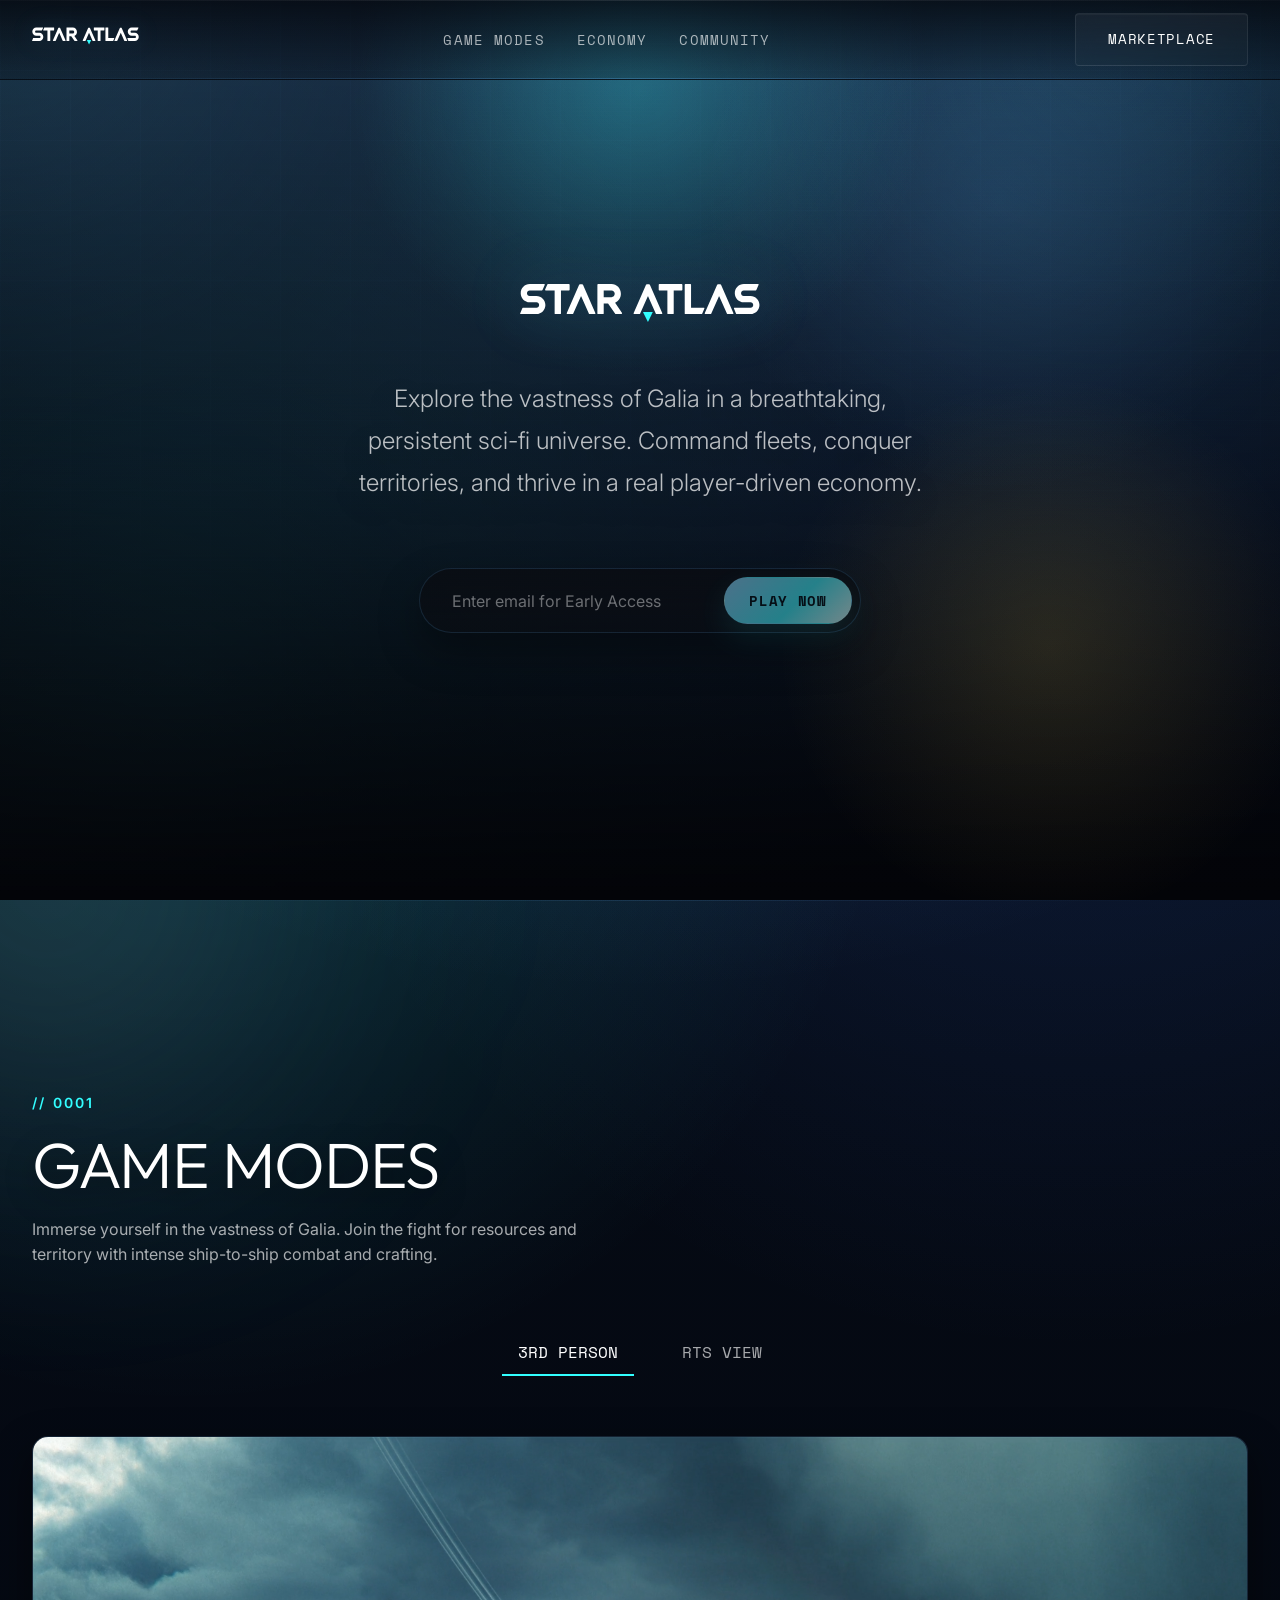
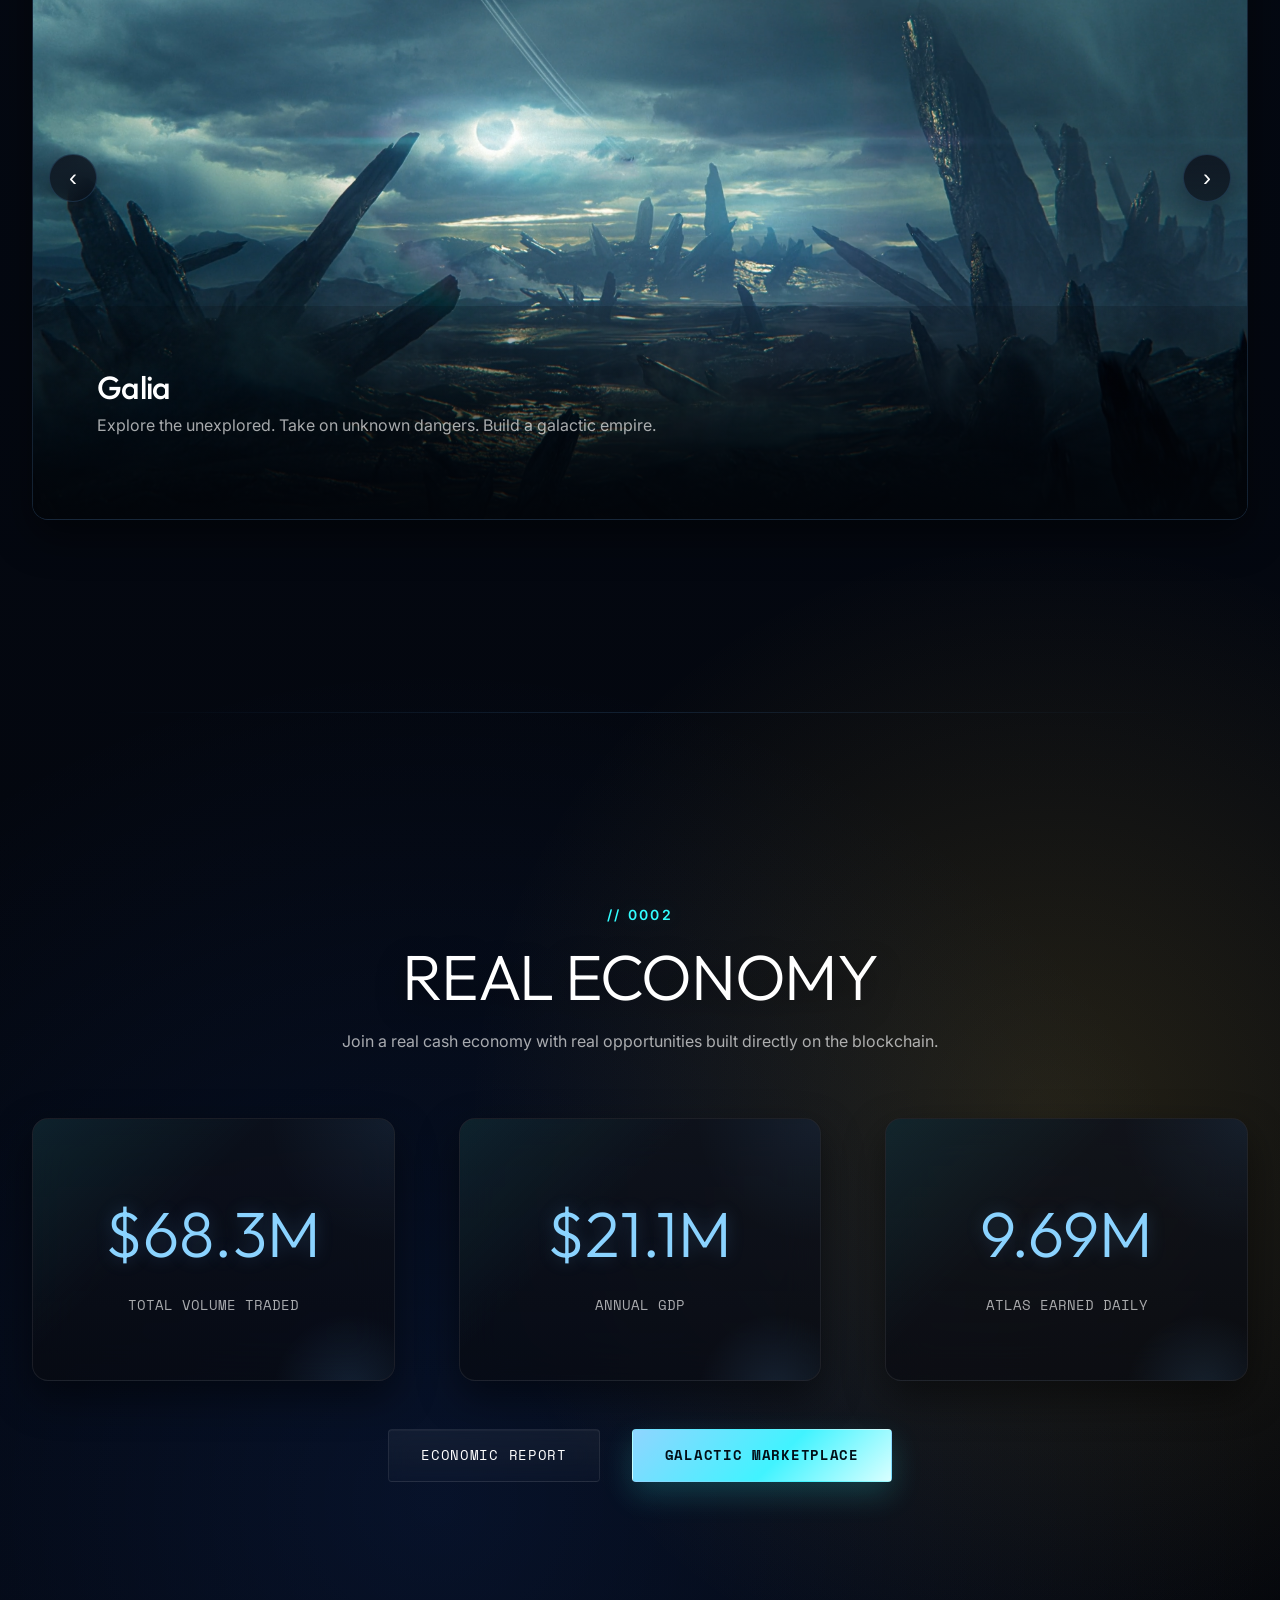
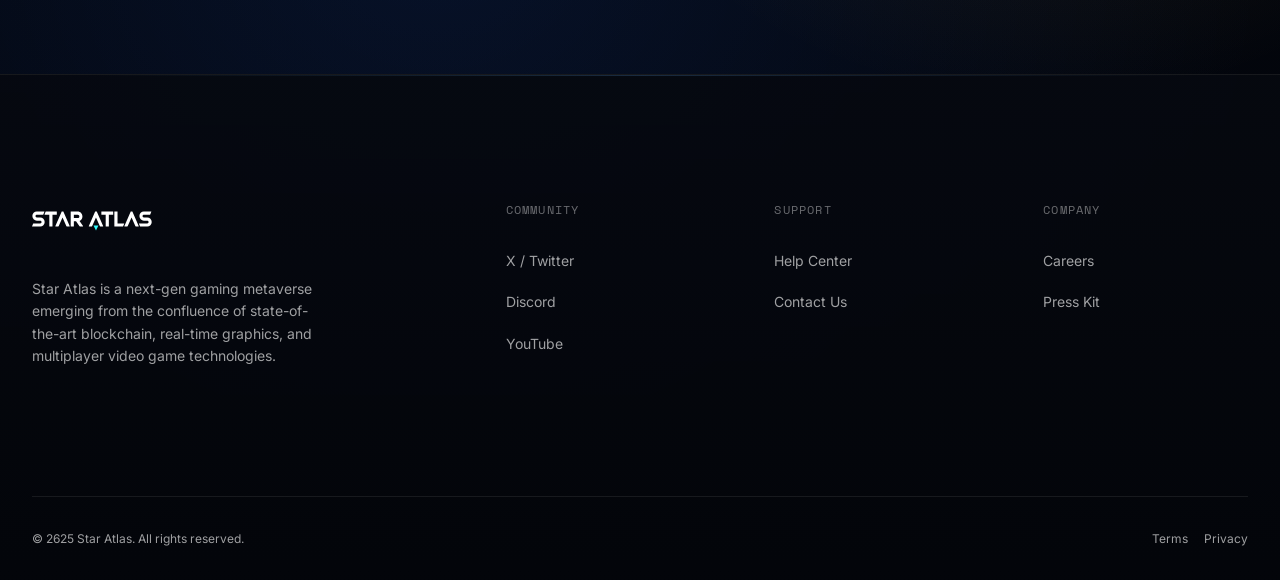
==== commit be376264: "do not merge, just testing" ====
--- a/index.html
+++ b/index.html
@@ -4,468 +4,280 @@
 <head>
     <meta charset="UTF-8">
     <meta name="viewport" content="width=device-width, initial-scale=1.0">
-    <title>Star Atlas | Premium Sci-Fi Universe for Play, Strategy, and Economy</title>
-    <meta name="description"
-        content="Enter a cinematic space frontier where high-fidelity gameplay, fleet strategy, and a player-driven economy meet in one premium product experience.">
-    <meta name="keywords"
-        content="Star Atlas, sci-fi game, space strategy, player driven economy, MMO, fleet command, browser game, marketplace">
-    <meta name="robots" content="index,follow">
-    <meta name="theme-color" content="#04060c">
-    <meta name="author" content="ATMTA, Inc.">
-    <link rel="canonical" href="https://staratlas.com/">
+    <title>Star Atlas | AAA Space Exploration MMO</title>
+    <meta name="description" content="Star Atlas is a AAA space exploration MMO built on blockchain." />
+
     <link rel="icon" type="image/png" href="Icon.png">
-    <link rel="apple-touch-icon" href="Icon.png">
-    <meta property="og:type" content="website">
-    <meta property="og:site_name" content="Star Atlas">
-    <meta property="og:title" content="Star Atlas | Premium Sci-Fi Universe for Play, Strategy, and Economy">
-    <meta property="og:description"
-        content="Enter a cinematic space frontier where high-fidelity gameplay, fleet strategy, and a player-driven economy meet in one premium product experience.">
-    <meta property="og:url" content="https://staratlas.com/">
-    <meta property="og:image" content="https://staratlas.com/Icon.png">
-    <meta property="og:locale" content="en_US">
-    <meta name="twitter:card" content="summary_large_image">
-    <meta name="twitter:site" content="@staratlas">
-    <meta name="twitter:title" content="Star Atlas | Premium Sci-Fi Universe for Play, Strategy, and Economy">
-    <meta name="twitter:description"
-        content="Enter a cinematic space frontier where high-fidelity gameplay, fleet strategy, and a player-driven economy meet in one premium product experience.">
-    <meta name="twitter:image" content="https://staratlas.com/Icon.png">
     <link rel="stylesheet" href="styles.css">
+
+    <!-- Structured data -->
     <script type="application/ld+json">
-        {
-          "@context": "https://schema.org",
-          "@graph": [
-            {
-              "@type": "Organization",
-              "name": "Star Atlas",
-              "url": "https://staratlas.com/",
-              "logo": "https://staratlas.com/Icon.png",
-              "sameAs": [
-                "https://x.com/staratlas",
-                "https://discord.gg/staratlas",
-                "https://www.youtube.com/channel/UCt-y8Npwje5KDG5MSZ0a9Jw"
-              ]
-            },
-            {
-              "@type": "WebSite",
-              "name": "Star Atlas",
-              "url": "https://staratlas.com/"
-            },
-            {
-              "@type": "VideoGame",
-              "name": "Star Atlas",
-              "description": "A cinematic space frontier where high-fidelity gameplay, fleet strategy, and a player-driven economy converge.",
-              "url": "https://staratlas.com/",
-              "image": "https://staratlas.com/Icon.png",
-              "genre": ["Science Fiction", "Strategy", "Action", "MMO"],
-              "gamePlatform": ["PC", "Web Browser"],
-              "publisher": {
-                "@type": "Organization",
-                "name": "ATMTA, Inc."
-              }
-            }
-          ]
+      {
+        "@context": "https://schema.org",
+        "@type": "VideoGame",
+        "name": "Star Atlas",
+        "url": "https://staratlas.com",
+        "publisher": {
+          "@type": "Organization",
+          "name": "ATMTA, Inc."
         }
+      }
     </script>
 </head>
 
 <body>
-    <a class="skip-link" href="#main-content">Skip to content</a>
-    <div class="site-background" aria-hidden="true">
-        <div class="site-grid"></div>
-        <div class="site-noise"></div>
-        <div class="site-glow site-glow--one"></div>
-        <div class="site-glow site-glow--two"></div>
-        <div class="site-glow site-glow--three"></div>
-    </div>
-
-    <header class="site-header" data-header>
-        <div class="container nav-shell">
-            <a class="brand" href="index.html" aria-label="Star Atlas home">
+    <div class="bg-grid"></div>
+    <div class="bg-glow"></div>
+
+    <nav class="nav-shell">
+        <div class="nav-container">
+            <a href="#" class="nav-logo">
                 <img src="Logo.svg" alt="Star Atlas">
             </a>
-            <button class="nav-toggle" type="button" aria-expanded="false" aria-controls="site-nav"
-                data-nav-toggle>Menu</button>
-            <nav class="site-nav" id="site-nav" data-nav>
-                <div class="nav-links">
-                    <a class="nav-link" href="game/">Game</a>
-                    <a class="nav-link" href="game/life-in-galia/">Universe</a>
-                    <a class="nav-link" href="economy/">Economy</a>
-                    <a class="nav-link" href="newsroom/">Updates</a>
-                    <a class="nav-link" href="contact/">Support</a>
-                </div>
-                <div class="nav-actions">
-                    <a class="button button-secondary" href="https://play.staratlas.com/" target="_blank"
-                        rel="noopener noreferrer"><span class="button-tag">External</span><span>Launch
-                            Experience</span></a>
-                </div>
-            </nav>
+            <ul class="nav-links">
+                <li><a href="#game" class="nav-link">Game Modes</a></li>
+                <li><a href="#economy" class="nav-link">Economy</a></li>
+                <li><a href="#community" class="nav-link">Community</a></li>
+            </ul>
+            <a href="https://play.staratlas.com/market/" target="_blank" class="btn btn-secondary">Marketplace</a>
         </div>
-    </header>
-
-    <main id="main-content">
-        <section class="page-section hero-section">
-            <div class="container hero-layout">
-                <!-- Simplified Hero Message -->
-                <div class="hero-copy" data-reveal>
-                    <p class="eyebrow">Playable Sci-Fi Universe</p>
-                    <h1 class="display-title">Command the frontier.</h1>
-                    <p class="hero-lede">Experience an award-winning cinematic space frontier where high-fidelity
-                        gameplay, fleet strategy, and a player-driven economy converge.</p>
-                    <div class="hero-actions">
-                        <a class="button button-primary" href="https://play.staratlas.com/" target="_blank"
-                            rel="noopener noreferrer"><span class="button-tag">Play Now</span><span>Launch
-                                Experience</span></a>
-                        <a class="button button-secondary" href="#showcase"><span>Explore the Universe</span></a>
+    </nav>
+
+    <section class="hero">
+        <video class="hero-video-bg" autoplay muted loop playsinline>
+            <source src="src/herosection_loop_7-21-hb3.mp4" type="video/mp4">
+        </video>
+        <div class="hero-overlay"></div>
+
+        <div class="hero-content center-bottom" id="heroContent">
+            <h1 class="hero-title sr-only">Star Atlas</h1>
+            <div class="hero-tagline sr-only">
+                <span>EXPLORE, CONQUER, AND EARN</span>
+            </div>
+            <img src="Logo.svg" alt="Star Atlas" style="width: 240px; margin-bottom: 2rem;">
+
+            <p class="hero-subtitle">
+                Explore the vastness of Galia in a breathtaking, persistent sci-fi universe. Command fleets, conquer
+                territories, and thrive in a real player-driven economy.
+            </p>
+
+            <div class="hero-actions">
+                <!-- Premium Minimal Email Capture replacing terminal -->
+                <form class="early-access-form" onsubmit="submitEarlyAccessInline(event)">
+                    <div class="email-widget">
+                        <input type="email" id="heroEmailInput" placeholder="Enter email for Early Access" required
+                            oninput="updateEmailDisplay(this)" />
+                        <div id="emailDisplay" style="display: none;"></div>
+                        <button type="submit" class="btn btn-primary hero-submit-btn" disabled>Play Now</button>
                     </div>
-                </div>
-                <!-- Expanded Media View -->
-                <div class="hero-media">
-                    <div class="media-frame hero-media-frame" data-reveal style="--reveal-delay: 120ms;">
-                        <div class="media-badge">Live universe preview</div>
-                        <video data-ambient-video autoplay muted loop playsinline preload="metadata"
-                            poster="src/GAME section/3rd Person Experience/Thumbnails in carousel/Slide_1_ImageThumbnail.png"
-                            aria-label="Star Atlas hero preview">
-                            <source src="src/herosection_loop_7-21-hb3.mp4" type="video/mp4">
-                        </video>
-                        <p class="media-caption">Experience the thrill of the frontier.</p>
-                    </div>
-                </div>
-            </div>
-            <div class="container">
-                <div class="trust-strip">
-                    <div class="surface-card trust-card" data-reveal>
-                        <div class="card-content">
-                            <p class="card-kicker">Immediate</p>
-                            <h2 class="card-title">Playable today</h2>
-                            <p class="trust-copy">Browser access and marketplace surfaces give first-time visitors a
-                                real product moment fast.</p>
+                </form>
+
+                <div id="hero-recaptcha" style="display: none; margin-top: 1rem;"></div>
+                <div id="heroMessage" class="hero-message" style="display: none;"></div>
+            </div>
+        </div>
+    </section>
+
+    <div class="container">
+
+        <section class="section" id="game">
+            <div class="section-header">
+                <span class="section-eyebrow">// 0001</span>
+                <h2 class="section-title">GAME MODES</h2>
+                <p class="text-secondary" style="max-width: 600px;">
+                    Immerse yourself in the vastness of Galia. Join the fight for resources and territory with intense
+                    ship-to-ship combat and crafting.
+                </p>
+            </div>
+
+            <div class="game-modes">
+                <button class="toggle-btn active" onclick="showGameMode('3rdperson', event)">3rd Person</button>
+                <button class="toggle-btn" onclick="showGameMode('rts', event)">RTS View</button>
+            </div>
+
+            <!-- 3rd Person -->
+            <div id="3rdperson" class="game-content active">
+                <div class="video-carousel">
+                    <div class="carousel-track" id="carousel-3rd">
+                        <div class="carousel-slide active">
+                            <video class="carousel-video"
+                                poster="src/GAME section/3rd Person Experience/Thumbnails in carousel/Slide_1_ImageThumbnail.png"
+                                autoplay muted>
+                                <source src="src/GAME section/3rd Person Experience/Slide_1_Galia.mp4" type="video/mp4">
+                            </video>
+                            <div class="slide-caption">
+                                <h3 class="slide-title">Galia</h3>
+                                <p class="slide-description">Explore the unexplored. Take on unknown dangers. Build a
+                                    galactic empire.</p>
+                            </div>
+                        </div>
+                        <div class="carousel-slide">
+                            <video class="carousel-video"
+                                src="src/GAME section/3rd Person Experience/Slide_2_GameModes.mp4" muted></video>
+                            <div class="slide-caption">
+                                <h3 class="slide-title">Game Modes</h3>
+                                <p class="slide-description">Shooter arena battles, racing tracks, PVE dogfights and
+                                    more await.</p>
+                            </div>
                         </div>
                     </div>
-                </div>
-            </div>
-        </section>
-
-        <section class="page-section" id="paths">
-            <div class="container">
-                <div class="section-heading" data-reveal>
-                    <p class="eyebrow">Intent-first navigation</p>
-                    <h2 class="section-title">The site now guides visitors by what they want to do.</h2>
-                    <p class="section-copy">Instead of making the homepage perform every job at once, the experience is
-                        broken into three premium paths with clear next steps.</p>
-                </div>
-                <div class="path-grid">
-                    <article class="path-card" data-reveal>
-                        <p class="card-kicker">Play the game</p>
-                        <h3 class="card-title">Step into the cinematic layer.</h3>
-                        <p>Explore the universe, see the main gameplay surfaces, and understand how the product scales
-                            from player fantasy to faction conflict.</p>
-                        <a class="button button-ghost" href="game/">Enter the game overview</a>
-                    </article>
-                    <article class="path-card" data-reveal style="--reveal-delay: 80ms;">
-                        <p class="card-kicker">Explore the universe</p>
-                        <h3 class="card-title">Understand why Star Atlas feels large.</h3>
-                        <p>Follow the factions, contested frontier, and worldbuilding that give the sci-fi setting
-                            texture and consequence.</p>
-                        <a class="button button-ghost" href="game/life-in-galia/">See the universe</a>
-                    </article>
-                    <article class="path-card" data-reveal style="--reveal-delay: 160ms;">
-                        <p class="card-kicker">Own the economy</p>
-                        <h3 class="card-title">Move from curiosity to leverage.</h3>
-                        <p>Explore marketplace access, browser systems, and the economy layer that turns assets into
-                            long-term strategic stakes.</p>
-                        <a class="button button-ghost" href="economy/">Explore the economy</a>
-                    </article>
-                </div>
-            </div>
-        </section>
-
-        <section class="page-section" id="showcase">
-            <div class="container">
-                <div class="section-heading" data-reveal>
-                    <p class="eyebrow">Interactive showcase</p>
-                    <h2 class="section-title">A premium product reveal needs one controlled stage, not ten competing
-                        windows.</h2>
-                    <p class="section-copy">The core product surfaces are now explained through a single interactive
-                        module that clarifies what changes at each layer of the experience.</p>
-                </div>
-                <div class="showcase-shell">
-                    <div class="showcase-controls">
-                        <button class="showcase-button is-active" type="button" aria-pressed="true"
-                            data-showcase-control data-showcase-eyebrow="Third-person adventure"
-                            data-showcase-title="Step into the Galia frontier."
-                            data-showcase-copy="See the cinematic expression of Star Atlas through traversal, atmosphere, contested space, and high-stakes movement."
-                            data-showcase-label="Galia expanse"
-                            data-showcase-points="Traverse valuable space with risk and payoff||Understand why the universe fantasy feels premium||Move from spectacle into meaningful frontier pressure"
-                            data-showcase-link="game/galia/" data-showcase-link-label="See Galia"
-                            data-showcase-video="src/Reduced/Slide 1 Galia.mp4"
-                            data-showcase-poster="src/GAME section/3rd Person Experience/Thumbnails in carousel/Slide_1_ImageThumbnail.png">
-                            <span class="card-kicker">Third-person adventure</span>
-                            <strong>Explore the frontier</strong>
-                            <p>The world gets its emotional weight from the scale and tension of Galia itself.</p>
-                        </button>
-                        <button class="showcase-button" type="button" aria-pressed="false" data-showcase-control
-                            data-showcase-eyebrow="Strategic command"
-                            data-showcase-title="Zoom out into fleet-level thinking."
-                            data-showcase-copy="Fleet Command shifts the fantasy from individual movement to territorial pressure, logistics, coordination, and operational consequence."
-                            data-showcase-label="Fleet command"
-                            data-showcase-points="See how scale changes decision-making||Understand the strategy layer inside the broader product||Connect economy, movement, and faction pressure"
-                            data-showcase-link="game/fleet-command/" data-showcase-link-label="View Fleet Command"
-                            data-showcase-video="src/Reduced/Tds Slide 1 Fleetcommand.mp4"
-                            data-showcase-poster="src/GAME section/Top-down RTS View/Thumbnail Images/RTS_Slide_1_ImageThumbnail.png">
-                            <span class="card-kicker">Strategic command</span>
-                            <strong>Control the operational layer</strong>
-                            <p>The product feels bigger when the visitor sees how the universe behaves above cockpit
-                                scale.</p>
-                        </button>
-                        <button class="showcase-button" type="button" aria-pressed="false" data-showcase-control
-                            data-showcase-eyebrow="Browser-native access"
-                            data-showcase-title="Start in the browser, then deepen your role."
-                            data-showcase-copy="Holosim and SAGE Labs are now framed as premium entry points into ownership, production, and market participation rather than side notes."
-                            data-showcase-label="Browser systems"
-                            data-showcase-points="Reduce friction for first-time visitors||Create a real first conversion event||Bridge toward the broader economy and gameplay stack"
-                            data-showcase-link="game/holosim/" data-showcase-link-label="Open browser paths"
-                            data-showcase-video="src/Reduced/Slide 2 Holosim.mp4"
-                            data-showcase-poster="src/GAME section/Top-down RTS View/Thumbnail Images/Slide_1_Holosim_Thumbnail.png">
-                            <span class="card-kicker">Browser-native access</span>
-                            <strong>Launch into the ecosystem quickly</strong>
-                            <p>Low-friction entry matters more than gated forms when the goal is engagement.</p>
-                        </button>
-                    </div>
-                    <div class="showcase-stage" data-reveal style="--reveal-delay: 120ms;">
-                        <div class="media-frame showcase-frame">
-                            <div class="media-badge" data-showcase-label>Galia expanse</div>
-                            <video data-ambient-video data-showcase-video autoplay muted loop playsinline
-                                preload="metadata"
-                                poster="src/GAME section/3rd Person Experience/Thumbnails in carousel/Slide_1_ImageThumbnail.png"
-                                aria-label="Star Atlas showcase preview">
-                                <source data-showcase-source src="src/Reduced/Slide 1 Galia.mp4" type="video/mp4">
+                    <button class="carousel-btn carousel-prev" onclick="changeSlide('3rd', -1)">‹</button>
+                    <button class="carousel-btn carousel-next" onclick="changeSlide('3rd', 1)">›</button>
+                </div>
+            </div>
+
+            <!-- RTS -->
+            <div id="rts" class="game-content">
+                <div class="video-carousel">
+                    <div class="carousel-track" id="carousel-rts">
+                        <div class="carousel-slide active">
+                            <video class="carousel-video"
+                                poster="src/GAME section/Top-down RTS View/Thumbnail Images/RTS_Slide_1_ImageThumbnail.png"
+                                autoplay muted>
+                                <source src="src/GAME section/Top-down RTS View/TDS_Slide_1_FleetCommand.mp4"
+                                    type="video/mp4">
                             </video>
-                        </div>
-                        <div class="showcase-details">
-                            <p class="card-kicker" data-showcase-eyebrow>Third-person adventure</p>
-                            <h3 class="card-title" data-showcase-title>Step into the Galia frontier.</h3>
-                            <p class="card-copy" data-showcase-copy>See the cinematic expression of Star Atlas through
-                                traversal, atmosphere, contested space, and high-stakes movement.</p>
-                            <ul class="bullet-list" data-showcase-points>
-                                <li>Traverse valuable space with risk and payoff</li>
-                                <li>Understand why the universe fantasy feels premium</li>
-                                <li>Move from spectacle into meaningful frontier pressure</li>
-                            </ul>
-                            <a class="button button-ghost" data-showcase-link href="game/galia/">See Galia</a>
+                            <div class="slide-caption">
+                                <h3 class="slide-title">Fleet Command</h3>
+                                <p class="slide-description">Mass-manage your fleets, dominate Galia and outmaneuver
+                                    opposing factions.</p>
+                            </div>
                         </div>
                     </div>
+                    <button class="carousel-btn carousel-prev" onclick="changeSlide('rts', -1)">‹</button>
+                    <button class="carousel-btn carousel-next" onclick="changeSlide('rts', 1)">›</button>
                 </div>
             </div>
         </section>
 
-        <section class="page-section">
-            <div class="container">
-                <div class="section-heading" data-reveal>
-                    <p class="eyebrow">Universe design</p>
-                    <h2 class="section-title">Faction identity gives the world contrast, politics, and memory.</h2>
-                    <p class="section-copy">The redesign preserves cinematic sci-fi ambition, but narrows the lore
-                        surface down to the details that help a first-time visitor understand why the universe feels
-                        distinct.</p>
-                </div>
-                <div class="split-layout">
-                    <figure class="surface-card character-stage" data-reveal>
-                        <img src="src/community/all-chars.png" alt="Three Star Atlas faction-aligned characters">
-                        <figcaption class="media-caption">Three power centers. One contested frontier. A clearer reason
-                            to choose a side.</figcaption>
-                    </figure>
-                    <div class="faction-stack">
-                        <article class="surface-card" data-reveal style="--reveal-delay: 80ms;">
-                            <div class="card-content">
-                                <p class="card-kicker">MUD</p>
-                                <h3 class="card-title">Industrial confidence</h3>
-                                <p class="card-copy">Human momentum, visible production power, and a recognizably
-                                    grounded presence inside the broader sci-fi world.</p>
-                            </div>
-                        </article>
-                        <article class="surface-card" data-reveal style="--reveal-delay: 140ms;">
-                            <div class="card-content">
-                                <p class="card-kicker">ONI</p>
-                                <h3 class="card-title">Coalition intelligence</h3>
-                                <p class="card-copy">A more adaptive, plural, and strategically fluid force that
-                                    broadens the tone of the universe.</p>
-                            </div>
-                        </article>
-                        <article class="surface-card" data-reveal style="--reveal-delay: 200ms;">
-                            <div class="card-content">
-                                <p class="card-kicker">Ustur</p>
-                                <h3 class="card-title">Precision and optimization</h3>
-                                <p class="card-copy">The clean, calculating counterpoint that gives the world sharper
-                                    contrast and a stronger sense of technological ambition.</p>
-                            </div>
-                        </article>
-                        <div class="button-row" data-reveal style="--reveal-delay: 240ms;">
-                            <a class="button button-secondary" href="game/life-in-galia/"><span>Explore the
-                                    Universe</span></a>
-                            <a class="button button-ghost" href="roadmap/"><span>See Product Trajectory</span></a>
-                        </div>
-                    </div>
-                </div>
+        <!-- Economy -->
+        <section class="section" id="economy">
+            <div class="section-header text-center">
+                <span class="section-eyebrow">// 0002</span>
+                <h2 class="section-title">REAL ECONOMY</h2>
+                <p class="text-secondary" style="max-width: 600px; margin: 0 auto;">Join a real cash economy with real
+                    opportunities built directly on the blockchain.</p>
+            </div>
+
+            <div class="stats-grid">
+                <div class="stat-card glass-card">
+                    <div class="stat-value">$68.3M</div>
+                    <div class="stat-label">Total Volume Traded</div>
+                </div>
+                <div class="stat-card glass-card">
+                    <div class="stat-value">$21.1M</div>
+                    <div class="stat-label">Annual GDP</div>
+                </div>
+                <div class="stat-card glass-card">
+                    <div class="stat-value">9.69M</div>
+                    <div class="stat-label">ATLAS Earned Daily</div>
+                </div>
+            </div>
+
+            <div class="d-flex justify-center gap-md mt-lg" style="margin-top: 3rem;">
+                <a href="https://staratlas.com/newsroom/economic-reports" target="_blank"
+                    class="btn btn-secondary">Economic Report</a>
+                <a href="https://play.staratlas.com/market/" target="_blank" class="btn btn-primary">Galactic
+                    Marketplace</a>
             </div>
         </section>
 
-        <section class="page-section">
-            <div class="container">
-                <div class="section-heading" data-reveal>
-                    <p class="eyebrow">Economy clarity</p>
-                    <h2 class="section-title">The economy is now framed for trust before complexity.</h2>
-                    <p class="section-copy">Old marketing often loses confidence by shouting stale numbers and vague
-                        status labels. This redesign explains the economy through stable concepts: ownership,
-                        production, rentals, and strategic consequence.</p>
-                </div>
-                <div class="economy-layout">
-                    <article class="surface-card story-copy" data-reveal>
-                        <p>The strongest premium economy pages do not feel like dashboards pasted into a sci-fi site.
-                            They feel like part of the same world, with copy that tells the visitor what the system does
-                            and why it matters.</p>
-                        <p>That is why the new economy path starts with a calmer, more legible story and points toward
-                            the marketplace only after the visitor understands the value of entering it.</p>
-                        <ul class="bullet-list">
-                            <li>Marketplace access for discovery and browsing</li>
-                            <li>Rentals and browser systems for lower-friction participation</li>
-                            <li>Industrial loops and command stakes for long-term value</li>
-                        </ul>
-                    </article>
-                    <div class="metric-grid columns-2">
-                        <article class="metric-card" data-reveal style="--reveal-delay: 80ms;">
-                            <p class="metric-value">Marketplace</p>
-                            <p class="metric-label">Asset discovery</p>
-                            <p class="metric-detail">The first-touch surface for browsing the ecosystem and
-                                understanding the breadth of possibility.</p>
-                        </article>
-                        <article class="metric-card" data-reveal style="--reveal-delay: 140ms;">
-                            <p class="metric-value">Rentals</p>
-                            <p class="metric-label">Flexible access</p>
-                            <p class="metric-detail">Participation feels more premium when it is not all-or-nothing from
-                                the first click.</p>
-                        </article>
-                        <article class="metric-card" data-reveal style="--reveal-delay: 200ms;">
-                            <p class="metric-value">SAGE Labs</p>
-                            <p class="metric-label">Operational depth</p>
-                            <p class="metric-detail">Production, scanning, and movement make the economy feel real
-                                instead of abstract.</p>
-                        </article>
-                        <article class="metric-card" data-reveal style="--reveal-delay: 260ms;">
-                            <p class="metric-value">Persistent</p>
-                            <p class="metric-label">Strategic stakes</p>
-                            <p class="metric-detail">Assets gain more meaning when they influence mobility, readiness,
-                                and faction leverage.</p>
-                        </article>
-                    </div>
-                </div>
-                <div class="button-row" data-reveal style="--reveal-delay: 220ms; margin-top: 1.25rem;">
-                    <a class="button button-primary" href="economy/"><span>View Economy Page</span></a>
-                    <a class="button button-secondary" href="https://play.staratlas.com/market/" target="_blank"
-                        rel="noopener noreferrer"><span class="button-tag">External</span><span>Open
-                            Marketplace</span></a>
-                </div>
-            </div>
-        </section>
-
-        <section class="page-section">
-            <div class="container">
-                <div class="section-heading" data-reveal>
-                    <p class="eyebrow">Updates and trust</p>
-                    <h2 class="section-title">The update system now supports confidence instead of eroding it.</h2>
-                    <p class="section-copy">Newsroom, roadmap, and support are treated as first-class templates so the
-                        brand feels maintained, current, and intentional across every major destination.</p>
-                </div>
-                <div class="path-grid">
-                    <article class="update-card" data-reveal>
-                        <p class="card-kicker">Newsroom</p>
-                        <h3 class="card-title">Curate updates by purpose.</h3>
-                        <p class="card-copy">Release notes, economy signals, and universe dispatches now live inside a
-                            calmer editorial structure.</p>
-                        <a class="button button-ghost" href="newsroom/">Open newsroom</a>
-                    </article>
-                    <article class="update-card" data-reveal style="--reveal-delay: 80ms;">
-                        <p class="card-kicker">Roadmap</p>
-                        <h3 class="card-title">Clarify what is playable now.</h3>
-                        <p class="card-copy">A now-next-later model replaces vague launch-state language and removes
-                            brittle urgency theater.</p>
-                        <a class="button button-ghost" href="roadmap/">View roadmap</a>
-                    </article>
-                    <article class="update-card" data-reveal style="--reveal-delay: 160ms;">
-                        <p class="card-kicker">Support</p>
-                        <h3 class="card-title">Make the next answer obvious.</h3>
-                        <p class="card-copy">Clear support routing and explicit external labels help visitors know where
-                            to go for help without guesswork.</p>
-                        <a class="button button-ghost" href="contact/">Get support</a>
-                    </article>
-                </div>
-            </div>
-        </section>
-
-        <section class="page-section">
-            <div class="container">
-                <div class="surface-card cta-banner" data-reveal>
-                    <div>
-                        <p class="eyebrow">Primary conversion</p>
-                        <h2 class="section-title">Compel action with the strongest first step.</h2>
-                        <p class="section-copy">The site now sends new visitors toward a real product surface first,
-                            while the rest of the universe remains coherent, premium, and easy to explore.</p>
-                    </div>
-                    <div class="cta-banner-actions">
-                        <a class="button button-primary" href="https://play.staratlas.com/" target="_blank"
-                            rel="noopener noreferrer"><span class="button-tag">External</span><span>Launch Browser
-                                Experience</span></a>
-                        <a class="button button-secondary" href="game/"><span>Explore the Game</span></a>
-                    </div>
-                </div>
-            </div>
-        </section>
-    </main>
-
-    <footer class="site-footer">
+    </div> <!-- End Gated -->
+
+    <!-- Footer -->
+    <footer class="footer">
         <div class="container">
-            <div class="surface-card footer-shell">
-                <div class="footer-grid">
-                    <div class="footer-brand">
-                        <a class="brand" href="index.html" aria-label="Star Atlas home">
-                            <img src="Logo.svg" alt="Star Atlas">
-                        </a>
-                        <p class="footer-description">A redesigned Star Atlas marketing experience built around one
-                            stronger first impression, lower cognitive load, and a more premium path into the product.
-                        </p>
-                    </div>
-                    <div class="footer-links">
-                        <p class="footer-label">Explore</p>
-                        <a href="game/">Game Overview</a>
-                        <a href="game/life-in-galia/">Universe</a>
-                        <a href="economy/">Economy</a>
-                        <a href="roadmap/">Roadmap</a>
-                    </div>
-                    <div class="footer-links">
-                        <p class="footer-label">Updates</p>
-                        <a href="newsroom/">Newsroom</a>
-                        <a href="https://discord.gg/staratlas" target="_blank" rel="noopener noreferrer">Discord</a>
-                        <a href="https://x.com/staratlas" target="_blank" rel="noopener noreferrer">X</a>
-                        <a href="https://www.youtube.com/channel/UCt-y8Npwje5KDG5MSZ0a9Jw" target="_blank"
-                            rel="noopener noreferrer">YouTube</a>
-                    </div>
-                    <div class="footer-links">
-                        <p class="footer-label">Support</p>
-                        <a href="contact/">Contact</a>
-                        <a href="company/">Company</a>
-                        <a href="https://support.staratlas.com/" target="_blank" rel="noopener noreferrer">Help
-                            Center</a>
-                        <a href="https://play.staratlas.com/market/" target="_blank"
-                            rel="noopener noreferrer">Marketplace</a>
-                    </div>
-                </div>
-                <div class="footer-meta">
-                    <span>2026 Star Atlas. All rights reserved.</span>
-                    <span>Homepage redesigned for clarity, restraint, and cinematic scale.</span>
+            <div class="footer-grid">
+                <div class="footer-brand">
+                    <img src="Logo.svg" alt="Star Atlas" width="120">
+                    <p>Star Atlas is a next-gen gaming metaverse emerging from the confluence of state-of-the-art
+                        blockchain, real-time graphics, and multiplayer video game technologies.</p>
+                </div>
+                <div class="footer-column">
+                    <h4 class="footer-heading">Community</h4>
+                    <ul class="footer-links">
+                        <li><a href="#">X / Twitter</a></li>
+                        <li><a href="#">Discord</a></li>
+                        <li><a href="#">YouTube</a></li>
+                    </ul>
+                </div>
+                <div class="footer-column">
+                    <h4 class="footer-heading">Support</h4>
+                    <ul class="footer-links">
+                        <li><a href="#">Help Center</a></li>
+                        <li><a href="#">Contact Us</a></li>
+                    </ul>
+                </div>
+                <div class="footer-column">
+                    <h4 class="footer-heading">Company</h4>
+                    <ul class="footer-links">
+                        <li><a href="#">Careers</a></li>
+                        <li><a href="#">Press Kit</a></li>
+                    </ul>
+                </div>
+            </div>
+
+            <div class="footer-bottom">
+                <p>© 2625 Star Atlas. All rights reserved.</p>
+                <div style="display: flex; gap: 1rem;">
+                    <a href="#">Terms</a>
+                    <a href="#">Privacy</a>
                 </div>
             </div>
         </div>
     </footer>
 
+    <!-- Scripts -->
+    <script>
+        var RECAPTCHA_SITE_KEY = '6LdVZr8rAAAAAJbWKO1nEyTcFVDLIXgAsMWHp0Ll';
+        var heroRecaptchaWidgetId = null;
+        var heroRecaptchaResponse = '';
+
+        function onloadCallback() {
+            var heroContainer = document.getElementById('hero-recaptcha');
+            if (heroContainer && window.grecaptcha) {
+                heroRecaptchaWidgetId = grecaptcha.render('hero-recaptcha', {
+                    'sitekey': RECAPTCHA_SITE_KEY,
+                    'callback': function (response) {
+                        heroRecaptchaResponse = response;
+                        document.querySelector('.hero-submit-btn').disabled = false;
+                    },
+                    'expired-callback': function () {
+                        heroRecaptchaResponse = '';
+                        document.querySelector('.hero-submit-btn').disabled = true;
+                    }
+                });
+            }
+        }
+
+        // Custom mouse glow tracking
+        document.addEventListener('mousemove', function (e) {
+            const glow = document.querySelector('.bg-glow');
+            if (glow) {
+                glow.style.left = e.clientX + 'px';
+                glow.style.top = e.clientY + 'px';
+            }
+        });
+
+        // Intersection Observer for Scroll Reveals
+        document.addEventListener("DOMContentLoaded", () => {
+            const observer = new IntersectionObserver((entries) => {
+                entries.forEach(entry => {
+                    if (entry.isIntersecting) {
+                        entry.target.classList.add('active');
+                    }
+                });
+            }, { threshold: 0.1, rootMargin: "0px 0px -50px 0px" });
+
+            document.querySelectorAll('.section, .glass-card, .game-content').forEach(el => {
+                el.classList.add('reveal');
+                observer.observe(el);
+            });
+        });
+    </script>
+    <script src="https://www.google.com/recaptcha/api.js?onload=onloadCallback&render=explicit" async defer></script>
     <script src="src/main.js" defer></script>
+
 </body>
 
 </html>
--- a/styles.css
+++ b/styles.css
@@ -1,89 +1,831 @@
-@import url('https://fonts.googleapis.com/css2?family=Outfit:wght@300;400;500;600;700;800&family=Space+Grotesk:wght@400;500;600;700&display=swap');
+/* STAR ATLAS - PREMIUM REDESIGN - DESIGN SYSTEM */
+
+@import url('https://fonts.googleapis.com/css2?family=Inter:wght@300;400;500;600&family=Outfit:wght@300;400;500;700&family=Space+Mono:ital,wght@0,400;0,700;1,400&display=swap');
 
 :root {
-    --bg: #02040a;
-    --bg-elevated: rgba(8, 11, 18, 0.88);
-    --surface: rgba(12, 16, 26, 0.65);
-    --surface-strong: rgba(18, 24, 38, 0.85);
-    --surface-border: rgba(131, 161, 255, 0.12);
-    --surface-border-strong: rgba(122, 198, 255, 0.28);
-    --text: #ffffff;
-    --text-soft: rgba(240, 245, 255, 0.88);
-    --text-muted: rgba(200, 212, 240, 0.70);
-    --text-dim: rgba(170, 185, 215, 0.50);
-    --accent: #65a3ff;
-    --accent-strong: #33d6ff;
-    --accent-warm: #f3a855;
-    --accent-danger: #fc5c7d;
-    --glow-cool: rgba(77, 155, 255, 0.35);
-    --glow-warm: rgba(243, 168, 85, 0.25);
-    --shadow-lg: 0 42px 110px rgba(0, 0, 0, 0.65);
-    --shadow-md: 0 24px 52px rgba(0, 0, 0, 0.55);
-    --radius-xl: 40px;
-    --radius-lg: 28px;
-    --radius-md: 20px;
-    --radius-sm: 9999px;
-    --max-width: 1220px;
-    --content-width: 760px;
-    --header-height: 88px;
-    --ease-standard: cubic-bezier(0.2, 0.65, 0.2, 1);
-    --pointer-x: 0;
-    --pointer-y: 0;
-}
-
-*,
-*::before,
-*::after {
+    /* Colors */
+    --bg-dark: #030408;
+    --bg-surface: #0a0b10;
+    --bg-surface-glass: rgba(10, 11, 16, 0.65);
+    --bg-surface-glass-hover: rgba(15, 17, 24, 0.85);
+
+    --text-primary: #ffffff;
+    --text-secondary: rgba(255, 255, 255, 0.65);
+    --text-tertiary: rgba(255, 255, 255, 0.4);
+
+    --accent-cyan: #32feff;
+    --accent-cyan-hover: #5affff;
+    --accent-cyan-glow: rgba(50, 254, 255, 0.25);
+    --accent-cyan-glow-strong: rgba(50, 254, 255, 0.5);
+
+    --accent-gold: #f2c94c;
+    --accent-danger: #ff4757;
+    --accent-success: #2ed573;
+
+    --border-light: rgba(255, 255, 255, 0.08);
+    --border-focus: rgba(50, 254, 255, 0.4);
+
+    /* Typography */
+    --font-sans: 'Inter', sans-serif;
+    --font-display: 'Outfit', sans-serif;
+    --font-mono: 'Space Mono', monospace;
+
+    /* Spacing */
+    --spacing-2xs: 0.25rem;
+    --spacing-xs: 0.5rem;
+    --spacing-sm: 1rem;
+    --spacing-md: 2rem;
+    --spacing-lg: 4rem;
+    --spacing-xl: 8rem;
+    --spacing-2xl: 12rem;
+
+    /* Layout */
+    --container-width: 1400px;
+    --container-padding: 2rem;
+    --nav-height: 80px;
+
+    /* Effects */
+    --transition-fast: 0.2s cubic-bezier(0.16, 1, 0.3, 1);
+    --transition-smooth: 0.4s cubic-bezier(0.16, 1, 0.3, 1);
+    --transition-slow: 0.8s cubic-bezier(0.16, 1, 0.3, 1);
+
+    --radius-sm: 4px;
+    --radius-md: 8px;
+    --radius-lg: 16px;
+    --radius-xl: 24px;
+    --radius-full: 9999px;
+
+    --shadow-sm: 0 4px 12px rgba(0, 0, 0, 0.4);
+    --shadow-lg: 0 12px 32px rgba(0, 0, 0, 0.6);
+    --shadow-glow: 0 0 24px var(--accent-cyan-glow);
+    --shadow-glow-strong: 0 0 32px var(--accent-cyan-glow-strong);
+}
+
+/* Base Styles */
+* {
+    margin: 0;
+    padding: 0;
     box-sizing: border-box;
 }
 
+::selection {
+    background: var(--accent-cyan);
+    color: var(--bg-dark);
+}
+
 html {
+    font-size: 16px;
     scroll-behavior: smooth;
 }
 
 body {
-    margin: 0;
-    min-height: 100vh;
-    font-family: 'Outfit', 'Segoe UI', system-ui, sans-serif;
-    color: var(--text);
-    background:
-        radial-gradient(circle at top, rgba(35, 65, 125, 0.35), transparent 45%),
-        radial-gradient(circle at 15% 15%, rgba(65, 150, 255, 0.18), transparent 35%),
-        radial-gradient(circle at 85% 85%, rgba(243, 168, 85, 0.15), transparent 35%),
-        linear-gradient(180deg, #02040a 0%, #03050c 36%, #010206 100%);
+    background-color: var(--bg-dark);
+    color: var(--text-primary);
+    font-family: var(--font-sans);
+    font-weight: 400;
     line-height: 1.6;
     overflow-x: hidden;
-}
-
-body.nav-open {
-    overflow: hidden;
-}
-
-img,
-video {
-    display: block;
-    max-width: 100%;
+    -webkit-font-smoothing: antialiased;
+    -moz-osx-font-smoothing: grayscale;
 }
 
 a {
     color: inherit;
     text-decoration: none;
-}
-
-button,
-input,
-textarea,
-select {
-    font: inherit;
-}
-
-::selection {
-    color: #04060c;
-    background: var(--accent-strong);
-}
-
-.visually-hidden,
-.skip-link:not(:focus) {
+    transition: color var(--transition-fast);
+}
+
+/* Typography Classes */
+h1,
+h2,
+h3,
+h4,
+h5,
+h6 {
+    font-family: var(--font-display);
+    font-weight: 500;
+    line-height: 1.1;
+    letter-spacing: -0.02em;
+}
+
+.text-mono {
+    font-family: var(--font-mono);
+    text-transform: uppercase;
+    letter-spacing: 0.05em;
+}
+
+/* Layout Containers */
+.container {
+    max-width: var(--container-width);
+    margin: 0 auto;
+    padding: 0 var(--container-padding);
+}
+
+.section {
+    padding: var(--spacing-2xl) 0;
+    position: relative;
+    z-index: 2;
+}
+
+.section-header {
+    margin-bottom: var(--spacing-lg);
+    display: flex;
+    flex-direction: column;
+    gap: var(--spacing-sm);
+}
+
+.section-eyebrow {
+    color: var(--accent-cyan);
+    font-size: 0.875rem;
+    font-weight: 600;
+}
+
+.section-title {
+    font-size: clamp(2.5rem, 5vw, 4rem);
+    font-weight: 300;
+}
+
+/* Background Effects */
+.bg-grid {
+    position: fixed;
+    top: 0;
+    left: 0;
+    width: 100vw;
+    height: 100vh;
+    z-index: 0;
+    pointer-events: none;
+    background-image:
+        linear-gradient(to right, rgba(255, 255, 255, 0.03) 1px, transparent 1px),
+        linear-gradient(to bottom, rgba(255, 255, 255, 0.03) 1px, transparent 1px);
+    background-size: 60px 60px;
+    mask-image: radial-gradient(circle at center, black 30%, transparent 80%);
+}
+
+.bg-glow {
+    position: fixed;
+    width: 600px;
+    height: 600px;
+    background: radial-gradient(circle, var(--accent-cyan-glow) 0%, transparent 70%);
+    border-radius: 50%;
+    pointer-events: none;
+    z-index: 1;
+    filter: blur(60px);
+    transform: translate(-50%, -50%);
+    transition: left 0.5s ease-out, top 0.5s ease-out;
+}
+
+/* Navigation */
+.nav-shell {
+    position: fixed;
+    top: 0;
+    width: 100%;
+    height: var(--nav-height);
+    z-index: 100;
+    display: flex;
+    align-items: center;
+    transition: var(--transition-smooth);
+    border-bottom: 1px solid transparent;
+}
+
+.nav-shell.scrolled {
+    background: var(--bg-surface-glass);
+    backdrop-filter: blur(20px);
+    -webkit-backdrop-filter: blur(20px);
+    border-bottom-color: var(--border-light);
+}
+
+.nav-container {
+    width: 100%;
+    max-width: var(--container-width);
+    margin: 0 auto;
+    padding: 0 var(--container-padding);
+    display: flex;
+    justify-content: space-between;
+    align-items: center;
+}
+
+.nav-logo img {
+    height: 32px;
+    width: auto;
+    transition: var(--transition-fast);
+}
+
+.nav-logo:hover img {
+    opacity: 0.8;
+    filter: drop-shadow(0 0 10px var(--accent-cyan-glow));
+}
+
+.nav-links {
+    display: flex;
+    gap: var(--spacing-md);
+    list-style: none;
+}
+
+.nav-link {
+    font-family: var(--font-mono);
+    font-size: 0.875rem;
+    color: var(--text-secondary);
+    text-transform: uppercase;
+    transition: var(--transition-fast);
+    position: relative;
+}
+
+.nav-link:hover {
+    color: var(--text-primary);
+}
+
+.nav-link::after {
+    content: '';
+    position: absolute;
+    bottom: -4px;
+    left: 0;
+    width: 0;
+    height: 1px;
+    background: var(--accent-cyan);
+    transition: var(--transition-smooth);
+}
+
+.nav-link:hover::after {
+    width: 100%;
+}
+
+/* Buttons */
+.btn {
+    display: inline-flex;
+    align-items: center;
+    justify-content: center;
+    padding: 0.875rem 2rem;
+    font-family: var(--font-mono);
+    font-size: 0.875rem;
+    text-transform: uppercase;
+    letter-spacing: 0.05em;
+    border-radius: var(--radius-sm);
+    cursor: pointer;
+    transition: var(--transition-smooth);
+    border: 1px solid transparent;
+    background: transparent;
+    color: var(--text-primary);
+    position: relative;
+    overflow: hidden;
+}
+
+.btn-primary {
+    background: var(--text-primary);
+    color: var(--bg-dark);
+    font-weight: 700;
+}
+
+.btn-primary:hover {
+    background: var(--accent-cyan);
+    box-shadow: var(--shadow-glow);
+    color: var(--bg-dark);
+    transform: translateY(-2px);
+}
+
+.btn-secondary {
+    border-color: var(--border-light);
+    background: rgba(255, 255, 255, 0.03);
+    backdrop-filter: blur(10px);
+}
+
+.btn-secondary:hover {
+    border-color: var(--accent-cyan);
+    background: rgba(50, 254, 255, 0.05);
+    color: var(--accent-cyan);
+}
+
+.btn:disabled {
+    opacity: 0.5;
+    cursor: not-allowed;
+    pointer-events: none;
+}
+
+/* Hero Section */
+.hero {
+    height: 100vh;
+    min-height: 800px;
+    position: relative;
+    display: flex;
+    align-items: center;
+    justify-content: center;
+    overflow: hidden;
+    z-index: 2;
+}
+
+.hero-video-bg {
+    position: absolute;
+    top: 0;
+    left: 0;
+    width: 100%;
+    height: 100%;
+    object-fit: cover;
+    z-index: -2;
+}
+
+.hero-overlay {
+    position: absolute;
+    top: 0;
+    left: 0;
+    width: 100%;
+    height: 100%;
+    background: linear-gradient(to bottom,
+            rgba(3, 4, 8, 0.4) 0%,
+            rgba(3, 4, 8, 0.7) 60%,
+            var(--bg-dark) 100%);
+    z-index: -1;
+}
+
+.hero-content {
+    text-align: center;
+    max-width: 900px;
+    padding: var(--spacing-md);
+    opacity: 0;
+    transform: translateY(30px);
+    animation: fadeUpIn 1.2s cubic-bezier(0.16, 1, 0.3, 1) 0.2s forwards;
+}
+
+.hero-title {
+    font-size: clamp(3rem, 8vw, 6rem);
+    font-weight: 300;
+    line-height: 1.05;
+    margin-bottom: var(--spacing-sm);
+    text-shadow: 0 10px 30px rgba(0, 0, 0, 0.8);
+}
+
+.hero-subtitle {
+    font-size: clamp(1.125rem, 2vw, 1.5rem);
+    color: var(--text-secondary);
+    font-weight: 300;
+    margin-bottom: var(--spacing-lg);
+    max-width: 600px;
+    margin-inline: auto;
+}
+
+.hero-actions {
+    display: flex;
+    flex-direction: column;
+    align-items: center;
+    gap: var(--spacing-md);
+}
+
+/* Email Capture Premium Widget */
+.email-widget {
+    background: var(--bg-surface-glass);
+    border: 1px solid var(--border-light);
+    border-radius: var(--radius-full);
+    padding: 0.5rem;
+    display: flex;
+    width: 100%;
+    max-width: 480px;
+    backdrop-filter: blur(20px);
+    transition: var(--transition-smooth);
+}
+
+.email-widget:focus-within {
+    border-color: var(--accent-cyan);
+    box-shadow: 0 0 20px var(--accent-cyan-glow);
+    background: var(--bg-surface-glass-hover);
+}
+
+.email-widget input {
+    flex: 1;
+    background: transparent;
+    border: none;
+    color: var(--text-primary);
+    font-family: var(--font-sans);
+    font-size: 1rem;
+    padding: 0 1.5rem;
+    outline: none;
+}
+
+.email-widget input::placeholder {
+    color: var(--text-tertiary);
+}
+
+.email-widget .btn {
+    padding: 0.75rem 1.5rem;
+    border-radius: var(--radius-full);
+}
+
+/* Premium Card (Glassmorphism) */
+.glass-card {
+    background: var(--bg-surface-glass);
+    border: 1px solid var(--border-light);
+    border-radius: var(--radius-lg);
+    padding: var(--spacing-lg);
+    backdrop-filter: blur(20px);
+    -webkit-backdrop-filter: blur(20px);
+    transition: var(--transition-smooth);
+    overflow: hidden;
+    position: relative;
+}
+
+.glass-card:hover {
+    border-color: rgba(255, 255, 255, 0.15);
+    transform: translateY(-4px);
+    box-shadow: var(--shadow-lg);
+}
+
+.glass-card::before {
+    content: '';
+    position: absolute;
+    top: 0;
+    left: 0;
+    width: 100%;
+    height: 1px;
+    background: linear-gradient(90deg, transparent, rgba(255, 255, 255, 0.2), transparent);
+}
+
+/* Animations */
+@keyframes fadeUpIn {
+    0% {
+        opacity: 0;
+        transform: translateY(30px);
+    }
+
+    100% {
+        opacity: 1;
+        transform: translateY(0);
+    }
+}
+
+.reveal {
+    opacity: 0;
+    transform: translateY(40px);
+    transition: opacity 0.8s ease-out, transform 0.8s ease-out;
+}
+
+.reveal.active {
+    opacity: 1;
+    transform: translateY(0);
+}
+
+/* Footer */
+.footer {
+    border-top: 1px solid var(--border-light);
+    padding: var(--spacing-xl) 0 var(--spacing-md);
+    background: var(--bg-surface);
+    position: relative;
+    z-index: 2;
+}
+
+.footer-grid {
+    display: grid;
+    grid-template-columns: 2fr 1fr 1fr 1fr;
+    gap: var(--spacing-lg);
+    margin-bottom: var(--spacing-xl);
+}
+
+.footer-brand p {
+    color: var(--text-secondary);
+    font-size: 0.875rem;
+    margin-top: var(--spacing-md);
+    max-width: 300px;
+}
+
+.footer-heading {
+    font-family: var(--font-mono);
+    font-size: 0.75rem;
+    color: var(--text-tertiary);
+    text-transform: uppercase;
+    letter-spacing: 0.1em;
+    margin-bottom: var(--spacing-md);
+}
+
+.footer-links {
+    list-style: none;
+    display: flex;
+    flex-direction: column;
+    gap: var(--spacing-sm);
+}
+
+.footer-links a {
+    color: var(--text-secondary);
+    font-size: 0.875rem;
+}
+
+.footer-links a:hover {
+    color: var(--accent-cyan);
+}
+
+.footer-bottom {
+    display: flex;
+    justify-content: space-between;
+    align-items: center;
+    padding-top: var(--spacing-md);
+    border-top: 1px solid var(--border-light);
+    color: var(--text-tertiary);
+    font-size: 0.75rem;
+}
+
+/* Forms & States */
+.error-text {
+    color: var(--accent-danger);
+    font-size: 0.875rem;
+    margin-top: 0.5rem;
+    display: none;
+}
+
+.success-text {
+    color: var(--accent-success);
+    font-size: 0.875rem;
+    margin-top: 0.5rem;
+    display: none;
+}
+
+input:focus {
+    outline: none;
+}
+
+/* Responsive */
+@media (max-width: 1024px) {
+    .footer-grid {
+        grid-template-columns: 1fr 1fr;
+    }
+}
+
+@media (max-width: 768px) {
+    .section {
+        padding: var(--spacing-xl) 0;
+    }
+
+    .nav-links {
+        display: none;
+    }
+
+    /* Hide for mobile, would need hamburger */
+    .footer-grid {
+        grid-template-columns: 1fr;
+        gap: var(--spacing-xl);
+    }
+
+    .hero-actions {
+        flex-direction: column;
+        width: 100%;
+    }
+
+    .email-widget {
+        flex-direction: column;
+        border-radius: var(--radius-md);
+        padding: 1rem;
+    }
+
+    .email-widget input {
+        padding: 0.5rem 0;
+        text-align: center;
+    }
+
+    .email-widget .btn {
+        width: 100%;
+        border-radius: var(--radius-sm);
+        margin-top: 1rem;
+    }
+}
+
+/* specific resets for IDs in JS */
+#heroMessage {
+    margin-top: 1rem;
+}
+
+.hero-message.success {
+    color: var(--accent-success);
+}
+
+.hero-message.error {
+    color: var(--accent-danger);
+}
+
+/* Game / Carousel structure stubs */
+.game-modes {
+    display: flex;
+    gap: var(--spacing-md);
+    margin-bottom: var(--spacing-lg);
+    justify-content: center;
+}
+
+.toggle-btn {
+    background: transparent;
+    border: none;
+    color: var(--text-secondary);
+    font-family: var(--font-mono);
+    font-size: 1rem;
+    text-transform: uppercase;
+    cursor: pointer;
+    padding: var(--spacing-xs) var(--spacing-sm);
+    position: relative;
+    transition: var(--transition-fast);
+}
+
+.toggle-btn.active {
+    color: var(--text-primary);
+}
+
+.toggle-btn.active::after {
+    content: '';
+    position: absolute;
+    bottom: -4px;
+    left: 0;
+    width: 100%;
+    height: 2px;
+    background: var(--accent-cyan);
+}
+
+.game-content {
+    display: none;
+}
+
+.game-content.active {
+    display: block;
+    animation: fadeUpIn 0.5s ease forwards;
+}
+
+.video-carousel {
+    position: relative;
+    border-radius: var(--radius-lg);
+    overflow: hidden;
+    box-shadow: var(--shadow-lg);
+    border: 1px solid var(--border-light);
+    aspect-ratio: 16/9;
+}
+
+.carousel-track {
+    width: 100%;
+    height: 100%;
+    position: relative;
+}
+
+.carousel-slide {
+    position: absolute;
+    top: 0;
+    left: 0;
+    width: 100%;
+    height: 100%;
+    opacity: 0;
+    transition: opacity 0.8s ease;
+    pointer-events: none;
+}
+
+.carousel-slide.active {
+    opacity: 1;
+    pointer-events: auto;
+}
+
+.carousel-video {
+    width: 100%;
+    height: 100%;
+    object-fit: cover;
+}
+
+.slide-caption {
+    position: absolute;
+    bottom: 0;
+    left: 0;
+    width: 100%;
+    padding: var(--spacing-lg);
+    background: linear-gradient(to top, rgba(0, 0, 0, 0.9), transparent);
+    transform: translateY(20px);
+    transition: var(--transition-smooth);
+}
+
+.carousel-slide.active .slide-caption {
+    transform: translateY(0);
+}
+
+.slide-title {
+    margin-bottom: var(--spacing-xs);
+    font-size: 2rem;
+}
+
+.slide-description {
+    color: var(--text-secondary);
+    margin-bottom: var(--spacing-sm);
+    max-width: 600px;
+}
+
+.carousel-btn {
+    position: absolute;
+    top: 50%;
+    transform: translateY(-50%);
+    background: var(--bg-surface-glass);
+    border: 1px solid var(--border-light);
+    color: white;
+    width: 48px;
+    height: 48px;
+    border-radius: 50%;
+    cursor: pointer;
+    z-index: 10;
+    display: flex;
+    align-items: center;
+    justify-content: center;
+    font-size: 1.5rem;
+    backdrop-filter: blur(10px);
+    transition: var(--transition-fast);
+}
+
+.carousel-btn:hover {
+    background: var(--text-primary);
+    color: var(--bg-dark);
+}
+
+.carousel-prev {
+    left: 1rem;
+}
+
+.carousel-next {
+    right: 1rem;
+}
+
+.thumbnail-carousel {
+    display: flex;
+    gap: var(--spacing-sm);
+    margin-top: var(--spacing-md);
+    overflow-x: auto;
+    padding-bottom: var(--spacing-sm);
+}
+
+.thumbnail-item {
+    width: 160px;
+    aspect-ratio: 16/9;
+    border-radius: var(--radius-sm);
+    overflow: hidden;
+    cursor: pointer;
+    border: 2px solid transparent;
+    transition: var(--transition-fast);
+    opacity: 0.6;
+}
+
+.thumbnail-item img {
+    width: 100%;
+    height: 100%;
+    object-fit: cover;
+}
+
+.thumbnail-item.active {
+    opacity: 1;
+    border-color: var(--accent-cyan);
+}
+
+/* Stats Grid */
+.stats-grid {
+    display: grid;
+    grid-template-columns: repeat(3, 1fr);
+    gap: var(--spacing-lg);
+}
+
+.stat-card {
+    text-align: center;
+    padding: var(--spacing-lg);
+}
+
+.stat-value {
+    font-family: var(--font-display);
+    font-size: 4rem;
+    font-weight: 300;
+    color: var(--accent-cyan);
+    margin-bottom: var(--spacing-xs);
+    text-shadow: var(--shadow-glow);
+}
+
+.stat-label {
+    font-family: var(--font-mono);
+    text-transform: uppercase;
+    font-size: 0.875rem;
+    color: var(--text-secondary);
+}
+
+@media (max-width: 1024px) {
+    .stats-grid {
+        grid-template-columns: 1fr;
+        gap: var(--spacing-md);
+    }
+}
+
+/* Utilities */
+.text-center {
+    text-align: center;
+}
+
+.mb-lg {
+    margin-bottom: var(--spacing-lg);
+}
+
+.mb-xl {
+    margin-bottom: var(--spacing-xl);
+}
+
+.d-flex {
+    display: flex;
+}
+
+.gap-md {
+    gap: var(--spacing-md);
+}
+
+.justify-center {
+    justify-content: center;
+}
+
+.sr-only {
     position: absolute;
     width: 1px;
     height: 1px;
@@ -91,1299 +833,477 @@
     margin: -1px;
     overflow: hidden;
     clip: rect(0, 0, 0, 0);
-    white-space: nowrap;
     border: 0;
 }
 
-.skip-link {
+/* SUBPAGE LEGACY SUPPORT */
+.feature-grid { display: grid; grid-template-columns: repeat(auto-fit, minmax(300px, 1fr)); gap: var(--spacing-lg); margin-top: var(--spacing-lg); }
+.feature-card { background: var(--surface-light); padding: var(--spacing-lg); border-radius: var(--radius-lg); border: 1px solid var(--border-light); transition: transform var(--transition-bounce), border-color var(--transition-fast); }
+.feature-card:hover { transform: translateY(-5px); border-color: var(--primary); }
+.feature-card h3 { color: var(--text-primary); margin-bottom: var(--spacing-sm); font-family: var(--font-header); font-size: 1.5rem; }
+.feature-card p, .feature-card ul { color: var(--text-secondary); line-height: 1.6; }
+.feature-card ul { padding-left: 1.5rem; margin-top: 1rem; }
+.download-btn { display: inline-flex; align-items: center; justify-content: center; padding: 0.8rem 2rem; font-family: var(--font-tech); font-weight: 700; text-transform: uppercase; letter-spacing: 0.1em; border-radius: var(--radius-md); transition: all var(--transition-bounce); cursor: pointer; text-decoration: none; background: var(--primary); color: white; border: none; font-size: 0.9rem; }
+.download-btn:hover { background: var(--primary-glow); transform: translateY(-3px); box-shadow: 0 10px 20px rgba(0, 240, 255, 0.2); }
+.secondary-btn { display: inline-flex; align-items: center; justify-content: center; padding: 0.8rem 2rem; font-family: var(--font-tech); font-weight: 700; text-transform: uppercase; letter-spacing: 0.1em; border-radius: var(--radius-md); transition: all var(--transition-bounce); text-decoration: none; font-size: 0.9rem; background: transparent; color: var(--text-primary); border: 1px solid var(--border-light); cursor: pointer; }
+.secondary-btn:hover { background: rgba(255, 255, 255, 0.05); border-color: var(--text-secondary); transform: translateY(-3px); }
+.related-links { display: flex; gap: var(--spacing-md); flex-wrap: wrap; margin-top: var(--spacing-md); align-items: center; }
+.cta-block { text-align: center; margin: var(--spacing-xl) 0; padding: var(--spacing-xl); background: var(--surface-light); border-radius: var(--radius-xl); border: 1px solid var(--border-light); position: relative; overflow: hidden; }
+.cta-block::before { content: ''; position: absolute; inset: 0; background: linear-gradient(45deg, transparent, rgba(0, 240, 255, 0.05)); }
+.cta-block h3 { font-size: 2rem; margin-bottom: var(--spacing-md); }
+.cta-block p { color: var(--text-secondary); max-width: 600px; margin: 0 auto var(--spacing-lg); }
+.section-divider { height: 1px; background: var(--border-light); margin: var(--spacing-xl) 0; }
+.video-container { border-radius: var(--radius-lg); overflow: hidden; border: 1px solid var(--border-light); box-shadow: 0 20px 40px rgba(0,0,0,0.5); margin: var(--spacing-xl) 0; max-height: 60vh; background: black; display: flex; align-items: center; justify-content: center; }
+.video-container video { width: 100%; display: block; object-fit: cover; }
+
+/* ATMOSPHERIC RESTORE */
+:root {
+    --bg-gradient-top: #0a1627;
+    --bg-gradient-mid: #050a14;
+    --bg-gradient-bottom: #02040a;
+    --accent-blue: #67b6ff;
+    --accent-blue-deep: #3b78ff;
+    --accent-blue-glow: rgba(103, 182, 255, 0.28);
+    --accent-gold-glow: rgba(242, 201, 76, 0.22);
+    --accent-cyan-glow-soft: rgba(50, 254, 255, 0.14);
+    --surface-light: rgba(10, 11, 16, 0.72);
+    --primary: var(--accent-cyan);
+    --primary-glow: var(--accent-cyan-hover);
+    --font-header: var(--font-display);
+    --font-tech: var(--font-mono);
+    --transition-bounce: var(--transition-smooth);
+}
+
+body {
+    background:
+        radial-gradient(circle at 50% -6%, rgba(103, 182, 255, 0.36), transparent 30%),
+        radial-gradient(circle at 14% 18%, rgba(50, 254, 255, 0.18), transparent 22%),
+        radial-gradient(circle at 84% 14%, rgba(59, 120, 255, 0.16), transparent 24%),
+        radial-gradient(circle at 82% 72%, rgba(242, 201, 76, 0.14), transparent 20%),
+        radial-gradient(circle at 34% 82%, rgba(40, 111, 255, 0.12), transparent 26%),
+        linear-gradient(180deg, var(--bg-gradient-top) 0%, var(--bg-gradient-mid) 28%, var(--bg-gradient-bottom) 100%);
+    position: relative;
+}
+
+body::before,
+body::after {
+    content: '';
     position: fixed;
-    left: 1rem;
-    top: 1rem;
-    z-index: 999;
-    padding: 0.8rem 1.1rem;
-    border-radius: var(--radius-sm);
-    background: rgba(9, 14, 24, 0.96);
-    color: var(--text);
-    border: 1px solid var(--surface-border-strong);
-}
-
-.site-background {
-    position: fixed;
-    inset: 0;
-    z-index: -2;
+    border-radius: 50%;
     pointer-events: none;
-    overflow: hidden;
-}
-
-.site-grid,
-.site-noise,
-.site-glow {
-    position: absolute;
-    inset: 0;
-}
-
-.site-grid {
-    background-image:
-        linear-gradient(rgba(131, 161, 255, 0.06) 1px, transparent 1px),
-        linear-gradient(90deg, rgba(131, 161, 255, 0.06) 1px, transparent 1px);
-    background-size: 80px 80px;
-    mask-image: linear-gradient(180deg, rgba(0, 0, 0, 0.74), transparent 84%);
-    opacity: 0.42;
-}
-
-.site-noise {
-    opacity: 0.22;
+    z-index: 0;
+    filter: blur(130px);
+}
+
+body::before {
+    top: -18rem;
+    right: -10rem;
+    width: 42rem;
+    height: 42rem;
     background:
-        repeating-linear-gradient(0deg,
-            rgba(255, 255, 255, 0.018) 0,
-            rgba(255, 255, 255, 0.018) 1px,
-            transparent 1px,
-            transparent 3px);
-    mix-blend-mode: soft-light;
-}
-
-.site-glow {
-    border-radius: 50%;
-    filter: blur(110px);
-}
-
-.site-glow--one {
-    width: 44rem;
-    height: 44rem;
-    top: -14rem;
-    right: -12rem;
-    background: var(--glow-cool);
-    transform: translate3d(calc(var(--pointer-x) * 24px), calc(var(--pointer-y) * -24px), 0);
-}
-
-.site-glow--two {
+        radial-gradient(circle, rgba(103, 182, 255, 0.32) 0%, rgba(50, 254, 255, 0.12) 38%, transparent 72%);
+}
+
+body::after {
+    left: -16rem;
+    bottom: -18rem;
     width: 38rem;
     height: 38rem;
-    bottom: -14rem;
-    left: -12rem;
-    background: var(--glow-warm);
-    transform: translate3d(calc(var(--pointer-x) * -20px), calc(var(--pointer-y) * 20px), 0);
-}
-
-.site-glow--three {
-    width: 26rem;
-    height: 26rem;
-    top: 32%;
-    left: 48%;
-    background: rgba(82, 131, 255, 0.12);
-    transform: translate3d(calc(var(--pointer-x) * 10px), calc(var(--pointer-y) * 10px), 0);
-}
-
-.container {
-    width: min(calc(100% - 2rem), var(--max-width));
-    margin: 0 auto;
-}
-
-.page-section {
+    background:
+        radial-gradient(circle, rgba(242, 201, 76, 0.16) 0%, rgba(103, 182, 255, 0.14) 34%, transparent 72%);
+}
+
+.section {
+    isolation: isolate;
+}
+
+.section::before {
+    content: '';
+    position: absolute;
+    top: 0;
+    left: 50%;
+    width: min(100%, 1100px);
+    height: 1px;
+    transform: translateX(-50%);
+    background: linear-gradient(90deg, transparent, rgba(103, 182, 255, 0.14), transparent);
+}
+
+.section-header {
     position: relative;
-    padding: clamp(4.75rem, 8vw, 7.5rem) 0;
-}
-
-.eyebrow,
-.card-kicker,
-.meta-pill,
-.phase-tag,
-.button-tag,
-.footer-label {
-    font-family: 'Space Grotesk', sans-serif;
-    font-size: 0.76rem;
-    letter-spacing: 0.22em;
-    text-transform: uppercase;
-    font-weight: 500;
-}
-
-.eyebrow {
-    margin: 0 0 1rem;
-    color: var(--accent-strong);
-}
-
-.section-heading {
-    max-width: var(--content-width);
-    margin-bottom: clamp(2rem, 4vw, 3rem);
-}
-
-.section-title,
-.display-title,
-.card-title,
-.brand-wordmark,
-.footer-mark {
-    font-family: 'Space Grotesk', sans-serif;
-    font-weight: 700;
-}
-
-.display-title {
-    margin: 0;
-    font-size: clamp(3.2rem, 8vw, 6rem);
-    line-height: 0.97;
-    letter-spacing: -0.05em;
+}
+
+.section-eyebrow {
+    letter-spacing: 0.16em;
+    text-shadow: 0 0 18px rgba(50, 254, 255, 0.18);
+}
+
+.section-title {
     text-wrap: balance;
-}
-
-.page-display {
-    font-size: clamp(2.8rem, 7vw, 4.8rem);
-}
-
-.section-title {
-    margin: 0;
-    font-size: clamp(2rem, 4.8vw, 3.9rem);
-    line-height: 1.04;
-    letter-spacing: -0.04em;
-}
-
-.section-copy,
-.hero-lede,
-.card-copy,
-.story-copy p,
-.story-note,
-.media-caption,
-.footer-note,
-.footer-description,
-.footer-utility,
-.hero-panel-copy,
-.disclosure-body,
-.path-card p,
-.metric-detail,
-.trust-copy {
-    color: var(--text-muted);
-}
-
-.hero-lede,
-.section-copy {
-    margin: 1.2rem 0 0;
-    max-width: 42rem;
-    font-size: clamp(1.05rem, 1.7vw, 1.2rem);
-}
-
-.surface-card {
+    text-shadow: 0 10px 30px rgba(0, 0, 0, 0.45);
+}
+
+.text-secondary {
+    color: var(--text-secondary);
+}
+
+.bg-grid {
+    background-image:
+        linear-gradient(to right, rgba(103, 182, 255, 0.07) 1px, transparent 1px),
+        linear-gradient(to bottom, rgba(103, 182, 255, 0.07) 1px, transparent 1px);
+    background-size: 70px 70px;
+    opacity: 0.72;
+    mask-image: linear-gradient(180deg, rgba(0, 0, 0, 0.85), transparent 88%);
+}
+
+.bg-grid::before,
+.bg-grid::after {
+    content: '';
+    position: absolute;
+    inset: 0;
+}
+
+.bg-grid::before {
+    background:
+        radial-gradient(circle at 48% 10%, rgba(50, 254, 255, 0.18), transparent 18%),
+        radial-gradient(circle at 82% 30%, rgba(103, 182, 255, 0.12), transparent 24%),
+        radial-gradient(circle at 16% 72%, rgba(59, 120, 255, 0.10), transparent 26%);
+    opacity: 0.9;
+}
+
+.bg-grid::after {
+    background:
+        repeating-linear-gradient(
+            0deg,
+            rgba(255, 255, 255, 0.012) 0,
+            rgba(255, 255, 255, 0.012) 1px,
+            transparent 1px,
+            transparent 4px
+        );
+    mix-blend-mode: soft-light;
+    opacity: 0.65;
+}
+
+.bg-glow {
+    width: 720px;
+    height: 720px;
+    background:
+        radial-gradient(circle, rgba(50, 254, 255, 0.18) 0%, rgba(103, 182, 255, 0.14) 32%, rgba(59, 120, 255, 0.08) 52%, transparent 72%);
+    opacity: 0.95;
+    filter: blur(96px);
+    mix-blend-mode: screen;
+}
+
+.nav-shell {
+    background: linear-gradient(180deg, rgba(4, 7, 13, 0.82) 0%, rgba(4, 7, 13, 0.26) 100%);
+    box-shadow: inset 0 1px 0 rgba(255, 255, 255, 0.02);
+}
+
+.nav-shell::before,
+.nav-shell::after {
+    content: '';
+    position: absolute;
+    left: 0;
+    right: 0;
+    pointer-events: none;
+}
+
+.nav-shell::before {
+    top: 0;
+    height: 1px;
+    background: linear-gradient(90deg, transparent, rgba(255, 255, 255, 0.08), transparent);
+}
+
+.nav-shell::after {
+    bottom: 0;
+    height: 1px;
+    background: linear-gradient(90deg, transparent, rgba(103, 182, 255, 0.38), transparent);
+    opacity: 0.72;
+}
+
+.nav-shell.scrolled {
+    box-shadow: 0 16px 40px rgba(0, 0, 0, 0.38);
+}
+
+.nav-link {
+    padding-bottom: 0.4rem;
+    letter-spacing: 0.08em;
+}
+
+.nav-link:hover {
+    color: var(--text-primary);
+    text-shadow: 0 0 18px rgba(103, 182, 255, 0.22);
+}
+
+.nav-link::after {
+    width: 100%;
+    height: 1px;
+    opacity: 0;
+    transform: scaleX(0.2);
+    transform-origin: center;
+    background: var(--accent-blue);
+    box-shadow: 0 0 10px rgba(103, 182, 255, 0.95), 0 0 22px rgba(103, 182, 255, 0.35);
+    transition: transform var(--transition-smooth), opacity var(--transition-smooth);
+}
+
+.nav-link:hover::after {
+    opacity: 1;
+    transform: scaleX(1);
+}
+
+.btn-primary {
+    background: linear-gradient(135deg, #8fd5ff 0%, #41f3ff 56%, #d9ffff 100%);
+    color: #031018;
+    box-shadow: 0 12px 30px rgba(50, 254, 255, 0.18);
+}
+
+.btn-primary:hover {
+    background: linear-gradient(135deg, #b8e3ff 0%, #60fbff 56%, #ffffff 100%);
+    box-shadow: 0 18px 40px rgba(50, 254, 255, 0.28);
+    color: #031018;
+}
+
+.btn-secondary {
+    background:
+        linear-gradient(180deg, rgba(255, 255, 255, 0.05), rgba(255, 255, 255, 0.02));
+    box-shadow: inset 0 1px 0 rgba(255, 255, 255, 0.04);
+}
+
+.btn-secondary:hover {
+    background:
+        linear-gradient(180deg, rgba(103, 182, 255, 0.10), rgba(50, 254, 255, 0.04));
+    box-shadow: inset 0 1px 0 rgba(255, 255, 255, 0.08), 0 0 24px rgba(103, 182, 255, 0.12);
+}
+
+.hero::before {
+    content: '';
+    position: absolute;
+    inset: 0;
+    background:
+        radial-gradient(circle at 50% 0%, rgba(103, 182, 255, 0.24), transparent 26%),
+        radial-gradient(circle at 82% 68%, rgba(242, 201, 76, 0.10), transparent 18%);
+    z-index: -1;
+    pointer-events: none;
+}
+
+.hero-overlay {
+    background:
+        radial-gradient(circle at 50% 10%, rgba(50, 254, 255, 0.20), transparent 28%),
+        radial-gradient(circle at 78% 22%, rgba(103, 182, 255, 0.12), transparent 24%),
+        radial-gradient(circle at 82% 72%, rgba(242, 201, 76, 0.12), transparent 22%),
+        linear-gradient(to bottom,
+            rgba(3, 4, 8, 0.28) 0%,
+            rgba(3, 4, 8, 0.60) 54%,
+            var(--bg-dark) 100%);
+}
+
+.hero-content img {
+    filter: drop-shadow(0 0 30px rgba(103, 182, 255, 0.18));
+}
+
+.hero-subtitle {
+    color: rgba(255, 255, 255, 0.72);
+    line-height: 1.75;
+    text-shadow: 0 12px 30px rgba(0, 0, 0, 0.45);
+}
+
+.email-widget {
+    background:
+        linear-gradient(180deg, rgba(10, 11, 16, 0.72), rgba(10, 11, 16, 0.52));
+    border-color: rgba(103, 182, 255, 0.14);
+    box-shadow: 0 18px 40px rgba(0, 0, 0, 0.34);
+}
+
+.email-widget:focus-within {
+    border-color: rgba(103, 182, 255, 0.34);
+    box-shadow: 0 0 24px rgba(103, 182, 255, 0.18);
+}
+
+.glass-card,
+.video-carousel,
+.cta-block {
+    background:
+        linear-gradient(180deg, rgba(13, 17, 27, 0.82), rgba(8, 10, 17, 0.72));
+    box-shadow: 0 16px 40px rgba(0, 0, 0, 0.48);
+}
+
+.glass-card:hover,
+.cta-block:hover {
+    border-color: rgba(103, 182, 255, 0.24);
+    box-shadow: var(--shadow-lg), 0 0 30px rgba(103, 182, 255, 0.10);
+}
+
+.glass-card::before,
+.cta-block::before {
+    inset: 0;
+    width: auto;
+    height: auto;
+    background:
+        linear-gradient(135deg, rgba(50, 254, 255, 0.08), transparent 38%),
+        radial-gradient(circle at top right, rgba(103, 182, 255, 0.08), transparent 28%);
+    pointer-events: none;
+}
+
+.glass-card::after,
+.video-carousel::before {
+    content: '';
+    position: absolute;
+    top: 0;
+    left: 0;
+    width: 100%;
+    height: 1px;
+    background: linear-gradient(90deg, transparent, rgba(255, 255, 255, 0.24), transparent);
+}
+
+.video-carousel {
+    position: relative;
+    border-color: rgba(103, 182, 255, 0.14);
+}
+
+.slide-caption {
+    background: linear-gradient(to top, rgba(2, 5, 10, 0.96), rgba(2, 5, 10, 0.18));
+}
+
+.stat-card {
     position: relative;
     overflow: hidden;
-    border-radius: var(--radius-lg);
-    border: 1px solid var(--surface-border);
+}
+
+.stat-card::after {
+    content: '';
+    position: absolute;
+    inset: auto -10% -35% auto;
+    width: 10rem;
+    height: 10rem;
+    border-radius: 50%;
+    background: radial-gradient(circle, rgba(103, 182, 255, 0.12), transparent 68%);
+    pointer-events: none;
+}
+
+.stat-value {
+    color: #8bd3ff;
+    text-shadow: 0 0 18px rgba(103, 182, 255, 0.22);
+}
+
+.section-divider {
+    background: linear-gradient(90deg, transparent, rgba(103, 182, 255, 0.22), transparent);
+}
+
+.mt-lg {
+    margin-top: var(--spacing-lg);
+}
+
+@media (prefers-reduced-motion: no-preference) {
+    body::before {
+        animation: atmospheric-drift-a 18s ease-in-out infinite alternate;
+    }
+
+    body::after {
+        animation: atmospheric-drift-b 22s ease-in-out infinite alternate;
+    }
+}
+
+@keyframes atmospheric-drift-a {
+    from {
+        transform: translate3d(0, 0, 0) scale(1);
+    }
+    to {
+        transform: translate3d(-24px, 18px, 0) scale(1.06);
+    }
+}
+
+@keyframes atmospheric-drift-b {
+    from {
+        transform: translate3d(0, 0, 0) scale(1);
+    }
+    to {
+        transform: translate3d(20px, -22px, 0) scale(1.08);
+    }
+}
+
+@media (max-width: 768px) {
+    .bg-grid {
+        background-size: 48px 48px;
+        opacity: 0.42;
+    }
+
+    .bg-glow {
+        width: 460px;
+        height: 460px;
+    }
+
+    body::before,
+    body::after {
+        filter: blur(90px);
+    }
+}
+
+.nav-logo img {
+    filter: drop-shadow(0 0 12px rgba(103, 182, 255, 0.14));
+}
+
+.nav-logo:hover img {
+    filter: drop-shadow(0 0 18px rgba(103, 182, 255, 0.24));
+}
+
+.nav-link:focus-visible::after,
+.nav-link:focus-visible {
+    opacity: 1;
+    color: var(--text-primary);
+}
+
+.btn:focus-visible,
+.carousel-btn:focus-visible,
+.thumbnail-item:focus-visible {
+    outline: 1px solid rgba(103, 182, 255, 0.55);
+    outline-offset: 3px;
+}
+
+.carousel-btn {
+    background: linear-gradient(180deg, rgba(12, 16, 26, 0.82), rgba(9, 12, 20, 0.66));
+    border-color: rgba(103, 182, 255, 0.16);
+    box-shadow: 0 10px 24px rgba(0, 0, 0, 0.28);
+}
+
+.carousel-btn:hover {
+    background: linear-gradient(180deg, #9ed8ff, #52f0ff);
+    color: #031018;
+    box-shadow: 0 14px 30px rgba(82, 240, 255, 0.20);
+}
+
+.thumbnail-item {
+    border-color: rgba(103, 182, 255, 0.08);
+    box-shadow: 0 10px 24px rgba(0, 0, 0, 0.22);
+}
+
+.thumbnail-item.active {
+    border-color: var(--accent-blue);
+    box-shadow: 0 0 0 1px rgba(103, 182, 255, 0.16), 0 0 22px rgba(103, 182, 255, 0.22);
+}
+
+.footer {
     background:
-        linear-gradient(180deg, rgba(17, 23, 36, 0.88) 0%, rgba(9, 14, 24, 0.82) 100%);
-    box-shadow: var(--shadow-md);
-    backdrop-filter: blur(22px);
-}
-
-.surface-card::before {
+        linear-gradient(180deg, rgba(6, 9, 16, 0.92), rgba(3, 5, 10, 0.98));
+}
+
+.footer::before {
     content: '';
     position: absolute;
-    inset: 0;
-    background:
-        linear-gradient(135deg, rgba(122, 198, 255, 0.14), transparent 40%),
-        radial-gradient(circle at top right, rgba(243, 180, 111, 0.12), transparent 42%);
-    opacity: 0;
-    transition: opacity 220ms var(--ease-standard);
-    pointer-events: none;
-}
-
-.surface-card:hover::before,
-.surface-card:focus-within::before {
-    opacity: 1;
-}
-
-.surface-card:hover,
-.surface-card:focus-within {
-    transform: translateY(-3px);
-    border-color: var(--surface-border-strong);
-    box-shadow: var(--shadow-lg);
-}
-
-.surface-card,
-.showcase-button,
-.button,
-.nav-link,
-.nav-toggle,
-.brand {
-    transition:
-        transform 220ms var(--ease-standard),
-        border-color 220ms var(--ease-standard),
-        background-color 220ms var(--ease-standard),
-        box-shadow 220ms var(--ease-standard),
-        color 220ms var(--ease-standard),
-        opacity 220ms var(--ease-standard);
-}
-
-.card-content,
-.story-copy,
-.story-aside,
-.metric-card,
-.trust-card,
-.cta-banner,
-.page-hero-panel,
-.path-card,
-.update-card {
-    padding: clamp(1.2rem, 2vw, 1.7rem);
-}
-
-.card-title {
-    margin: 0.15rem 0 0;
-    font-size: 1.35rem;
-    line-height: 1.2;
-    letter-spacing: -0.03em;
-}
-
-.card-copy {
-    margin: 0.8rem 0 0;
-    font-size: 0.99rem;
-}
-
-.card-kicker {
-    margin: 0;
-    color: var(--accent-strong);
-}
-
-.button-row,
-.hero-actions,
-.cta-banner-actions,
-.nav-actions {
-    display: flex;
-    flex-wrap: wrap;
-    gap: 0.85rem;
-}
-
-.button {
-    display: inline-flex;
-    align-items: center;
-    justify-content: center;
-    gap: 0.8rem;
-    min-height: 3.5rem;
-    padding: 0.95rem 1.6rem;
-    border: 1px solid transparent;
-    border-radius: var(--radius-sm);
-    font-family: 'Space Grotesk', sans-serif;
-    font-size: 0.85rem;
-    font-weight: 600;
-    letter-spacing: 0.15em;
-    text-transform: uppercase;
-    cursor: pointer;
-}
-
-.button:hover,
-.button:focus-visible,
-.nav-toggle:hover,
-.nav-toggle:focus-visible,
-.showcase-button:hover,
-.showcase-button:focus-visible {
-    transform: translateY(-2px);
-}
-
-.button-primary {
-    color: #02040a;
-    background: linear-gradient(135deg, #f3a855 0%, #33d6ff 100%);
-    box-shadow: 0 12px 28px rgba(51, 214, 255, 0.28);
-}
-
-.button-primary:hover,
-.button-primary:focus-visible {
-    box-shadow: 0 18px 40px rgba(51, 214, 255, 0.40);
-}
-
-.button-secondary {
-    border-color: rgba(101, 163, 255, 0.35);
-    background: rgba(12, 16, 26, 0.65);
-    color: var(--text);
-    backdrop-filter: blur(12px);
-}
-
-.button-secondary:hover,
-.button-secondary:focus-visible {
-    border-color: rgba(101, 163, 255, 0.60);
-    background: rgba(18, 24, 38, 0.85);
-}
-
-.button-ghost {
-    padding-inline: 0;
-    min-height: auto;
-    border: 0;
-    color: var(--accent-strong);
-    background: transparent;
-    justify-content: flex-start;
-    box-shadow: none;
-    letter-spacing: 0.2em;
-    font-weight: 700;
-}
-
-.button-ghost:hover,
-.button-ghost:focus-visible {
-    color: var(--text);
-    transform: translateX(4px);
-}
-
-.button-tag {
-    padding: 0.22rem 0.48rem;
-    border-radius: var(--radius-sm);
-    background: rgba(6, 14, 28, 0.58);
-    border: 1px solid rgba(255, 255, 255, 0.08);
-    color: var(--text-muted);
-}
-
-.meta-pill {
-    display: inline-flex;
-    align-items: center;
-    gap: 0.45rem;
-    padding: 0.58rem 0.78rem;
-    border-radius: var(--radius-sm);
-    background: rgba(10, 14, 24, 0.58);
-    border: 1px solid rgba(122, 198, 255, 0.18);
-    color: var(--text-soft);
-}
-
-.site-header {
-    position: fixed;
     top: 0;
-    left: 0;
-    right: 0;
-    z-index: 100;
-    padding: 1rem 0;
-}
-
-.site-header.is-scrolled .nav-shell {
-    background: rgba(5, 8, 14, 0.9);
-    border-color: rgba(131, 161, 255, 0.18);
-    box-shadow: 0 20px 48px rgba(0, 0, 0, 0.34);
-}
-
-.nav-shell {
-    position: relative;
-    min-height: var(--header-height);
-    display: flex;
-    align-items: center;
-    justify-content: space-between;
-    gap: 2rem;
-    padding: 1.25rem 2rem;
-    border-radius: var(--radius-xl);
-    border: 1px solid rgba(131, 161, 255, 0.08);
-    background: rgba(4, 6, 10, 0.55);
-    backdrop-filter: blur(24px);
-    box-shadow: 0 16px 40px rgba(0, 0, 0, 0.40);
-}
-
-.brand {
-    display: inline-flex;
-    align-items: center;
-    gap: 0.75rem;
-}
-
-.brand:hover,
-.brand:focus-visible {
-    opacity: 0.92;
-}
-
-.brand img {
-    width: clamp(10rem, 16vw, 12.25rem);
-}
-
-.nav-toggle {
-    display: none;
-    align-items: center;
-    justify-content: center;
-    min-height: 3rem;
-    padding: 0.8rem 1rem;
-    border-radius: var(--radius-sm);
-    border: 1px solid rgba(131, 161, 255, 0.22);
-    background: rgba(10, 14, 24, 0.7);
-    color: var(--text);
-    font-family: 'Orbitron', sans-serif;
-    font-size: 0.75rem;
-    letter-spacing: 0.16em;
-    text-transform: uppercase;
-}
-
-.site-nav {
-    display: flex;
-    align-items: center;
-    gap: 1.5rem;
-    margin-left: auto;
-}
-
-.nav-links {
-    display: flex;
-    align-items: center;
-    gap: 1.2rem;
-}
-
-.nav-link {
-    position: relative;
-    color: var(--text-muted);
-    font-size: 0.95rem;
-}
-
-.nav-link::after {
-    content: '';
-    position: absolute;
-    left: 0;
-    right: 0;
-    bottom: -0.4rem;
+    left: 50%;
+    width: min(100%, 1100px);
     height: 1px;
-    background: linear-gradient(90deg, transparent, var(--accent-strong), transparent);
-    opacity: 0;
-}
-
-.nav-link:hover,
-.nav-link:focus-visible,
-.nav-link[aria-current='page'] {
-    color: var(--text);
-}
-
-.nav-link:hover::after,
-.nav-link:focus-visible::after,
-.nav-link[aria-current='page']::after {
-    opacity: 1;
-}
-
-.hero-section {
-    padding-top: calc(var(--header-height) + 6rem);
-    min-height: 100vh;
-    display: flex;
-    flex-direction: column;
-    justify-content: center;
-    padding-bottom: 4rem;
-}
-
-.hero-layout,
-.page-hero-grid,
-.showcase-shell,
-.split-layout,
-.economy-layout,
-.story-grid,
-.footer-grid,
-.cta-banner {
-    display: grid;
-    gap: 2rem;
-}
-
-.hero-layout {
-    grid-template-columns: minmax(0, 1.05fr) minmax(0, 0.95fr);
-    align-items: center;
-    gap: 3rem;
-}
-
-.hero-copy {
-    max-width: 48rem;
-    display: flex;
-    flex-direction: column;
-    justify-content: center;
-}
-
-.hero-actions {
-    margin-top: 2.2rem;
-}
-
-.hero-media {
-    display: flex;
-    flex-direction: column;
-    align-items: center;
-    justify-content: center;
-    gap: 2rem;
-}
-
-.media-frame {
-    position: relative;
-    overflow: hidden;
-    border-radius: calc(var(--radius-lg) + 4px);
-    border: 1px solid rgba(131, 161, 255, 0.22);
-    background: rgba(9, 13, 21, 0.9);
-    box-shadow: var(--shadow-lg);
-}
-
-.media-frame::after {
-    content: '';
-    position: absolute;
-    inset: 0;
-    background:
-        linear-gradient(180deg, rgba(3, 6, 12, 0.08) 0%, rgba(3, 6, 12, 0.62) 100%),
-        linear-gradient(135deg, rgba(124, 196, 255, 0.08), transparent 54%);
-    pointer-events: none;
-}
-
-.hero-media-frame {
-    aspect-ratio: 0.9;
-    min-height: 28rem;
-}
-
-.showcase-frame,
-.page-media-frame {
-    aspect-ratio: 16 / 9;
-    min-height: 20rem;
-}
-
-.character-stage {
-    padding: 0;
-}
-
-.character-stage img {
-    width: 100%;
-    aspect-ratio: 4 / 5;
-    object-fit: cover;
-}
-
-.media-frame video,
-.media-frame img {
-    width: 100%;
-    height: 100%;
-    object-fit: cover;
-}
-
-.media-badge {
-    position: absolute;
-    top: 1rem;
-    left: 1rem;
-    z-index: 1;
-    padding: 0.5rem 0.8rem;
-    border-radius: var(--radius-sm);
-    background: rgba(5, 9, 18, 0.7);
-    border: 1px solid rgba(255, 255, 255, 0.1);
-    font-family: 'IBM Plex Mono', monospace;
-    font-size: 0.72rem;
-    letter-spacing: 0.16em;
-    text-transform: uppercase;
-    color: var(--text-soft);
-}
-
-.media-caption {
-    position: absolute;
-    left: 1rem;
-    right: 1rem;
-    bottom: 1rem;
-    z-index: 1;
-    margin: 0;
-    font-size: 0.92rem;
-}
-
-.hero-status {
-    margin-left: auto;
-    max-width: 26rem;
-}
-
-.hero-status .card-title,
-.page-hero-panel .card-title {
-    font-size: 1.25rem;
-}
-
-.hero-panel-copy {
-    margin: 0.9rem 0 0;
-}
-
-.bullet-list,
-.pill-list,
-.stat-grid,
-.trust-strip,
-.path-grid,
-.card-grid,
-.metric-grid,
-.timeline-grid,
-.disclosure-list {
-    display: grid;
-    gap: 1rem;
-}
-
-.bullet-list {
-    margin: 1rem 0 0;
-    padding: 0;
-    list-style: none;
-}
-
-.bullet-list li {
-    position: relative;
-    padding-left: 1.2rem;
-    color: var(--text-soft);
-}
-
-.bullet-list li::before {
-    content: '';
-    position: absolute;
-    top: 0.58rem;
-    left: 0;
-    width: 0.42rem;
-    height: 0.42rem;
-    border-radius: 50%;
-    background: linear-gradient(135deg, var(--accent-warm), var(--accent-strong));
-    box-shadow: 0 0 18px rgba(108, 226, 255, 0.32);
-}
-
-.trust-strip {
-    grid-template-columns: repeat(4, minmax(0, 1fr));
-    margin-top: 1.5rem;
-}
-
-.trust-card {
-    min-height: 100%;
-}
-
-.trust-copy {
-    margin: 0.55rem 0 0;
-    font-size: 0.95rem;
-}
-
-.path-grid {
-    grid-template-columns: repeat(3, minmax(0, 1fr));
-}
-
-.path-card,
-.update-card,
-.metric-card,
-.page-hero-panel,
-.showcase-stage,
-.showcase-button,
-.timeline-card {
-    background: linear-gradient(180deg, rgba(15, 20, 32, 0.92), rgba(8, 12, 22, 0.9));
-    border: 1px solid var(--surface-border);
-    border-radius: var(--radius-lg);
-    box-shadow: var(--shadow-md);
-}
-
-.path-card,
-.update-card {
-    display: flex;
-    flex-direction: column;
-    min-height: 100%;
-}
-
-.path-card .button-ghost,
-.update-card .button-ghost {
-    margin-top: auto;
-}
-
-.showcase-shell {
-    grid-template-columns: minmax(18rem, 0.72fr) minmax(0, 1fr);
-    align-items: start;
-}
-
-.showcase-controls {
-    display: grid;
-    gap: 0.8rem;
-}
-
-.showcase-button {
-    padding: 1rem 1.1rem;
-    text-align: left;
-    color: var(--text-soft);
-}
-
-.showcase-button strong {
-    display: block;
-    margin-top: 0.35rem;
-    color: var(--text);
-    font-size: 1rem;
-}
-
-.showcase-button p {
-    margin: 0.35rem 0 0;
-    color: var(--text-muted);
-    font-size: 0.92rem;
-}
-
-.showcase-button.is-active {
-    border-color: var(--accent-strong);
-    background: linear-gradient(135deg, rgba(51, 214, 255, 0.1), rgba(18, 27, 45, 0.96));
-    box-shadow: inset 0 0 20px rgba(51, 214, 255, 0.15);
-}
-
-.showcase-stage {
-    padding: 1rem;
-}
-
-.showcase-details {
-    display: grid;
-    gap: 1rem;
-    padding: 0.45rem 0.25rem 0.15rem;
-}
-
-.showcase-details .card-title {
-    font-size: clamp(1.6rem, 3vw, 2.2rem);
-}
-
-.split-layout {
-    grid-template-columns: minmax(0, 0.95fr) minmax(0, 1.05fr);
-    align-items: start;
-}
-
-.faction-stack,
-.stack {
-    display: grid;
-    gap: 1rem;
-}
-
-.economy-layout,
-.page-hero-grid,
-.story-grid {
-    grid-template-columns: repeat(2, minmax(0, 1fr));
-    align-items: start;
-}
-
-.story-copy>*+* {
-    margin-top: 1rem;
-}
-
-.story-copy p {
-    margin: 0;
-}
-
-.story-aside {
-    display: grid;
-    gap: 1rem;
-    align-content: start;
-}
-
-.pill-list {
-    grid-template-columns: repeat(2, minmax(0, 1fr));
-}
-
-.pill-item {
-    padding: 0.85rem 0.95rem;
-    border-radius: var(--radius-md);
-    background: rgba(255, 255, 255, 0.03);
-    border: 1px solid rgba(255, 255, 255, 0.06);
-    color: var(--text-soft);
-}
-
-.card-grid.columns-2,
-.metric-grid.columns-2 {
-    grid-template-columns: repeat(2, minmax(0, 1fr));
-}
-
-.card-grid.columns-3,
-.metric-grid.columns-3 {
-    grid-template-columns: repeat(3, minmax(0, 1fr));
-    gap: 1.5rem;
-}
-
-.card-grid.columns-4,
-.metric-grid.columns-4,
-.stat-grid.columns-4 {
-    grid-template-columns: repeat(4, minmax(0, 1fr));
-}
-
-.metric-card {
-    padding: 1.25rem;
-}
-
-.metric-value {
-    margin: 0;
-    font-family: 'Space Grotesk', sans-serif;
-    font-size: clamp(2rem, 3.5vw, 3rem);
-    line-height: 1;
-    color: var(--accent-strong);
-}
-
-.metric-label {
-    margin: 0.55rem 0 0;
-    color: var(--text-soft);
-    font-weight: 600;
-}
-
-.metric-detail {
-    margin: 0.5rem 0 0;
-    font-size: 0.94rem;
-}
-
-.stat-grid {
-    margin-top: 1.5rem;
-    grid-template-columns: repeat(3, minmax(0, 1fr));
-}
-
-.stat-chip {
-    padding: 1rem 1.1rem;
-    border-radius: var(--radius-md);
-    border: 1px solid rgba(122, 198, 255, 0.14);
-    background: rgba(10, 15, 26, 0.68);
-}
-
-.stat-chip strong {
-    display: block;
-    font-family: 'Space Grotesk', sans-serif;
-    font-size: 1.25rem;
-    color: var(--accent-warm);
-}
-
-.stat-chip span {
-    color: var(--text-muted);
-    font-size: 0.92rem;
-}
-
-.timeline-grid {
-    grid-template-columns: repeat(3, minmax(0, 1fr));
-}
-
-.timeline-card {
-    padding: 1.35rem;
-}
-
-.phase-tag {
-    color: var(--accent-warm);
-}
-
-.timeline-card .card-title {
-    margin-top: 0.5rem;
-}
-
-.timeline-card .bullet-list {
-    margin-top: 0.9rem;
-}
-
-.disclosure {
-    overflow: hidden;
-    border-radius: var(--radius-md);
-    border: 1px solid rgba(131, 161, 255, 0.14);
-    background: rgba(10, 15, 26, 0.7);
-}
-
-.disclosure summary {
-    display: flex;
-    align-items: center;
-    justify-content: space-between;
-    gap: 1rem;
-    padding: 1rem 1.15rem;
-    cursor: pointer;
-    list-style: none;
-    font-weight: 600;
-    color: var(--text);
-}
-
-.disclosure summary::-webkit-details-marker {
-    display: none;
-}
-
-.disclosure summary::after {
-    content: '+';
-    font-family: 'IBM Plex Mono', monospace;
-    color: var(--accent-strong);
-}
-
-.disclosure[open] summary::after {
-    content: '-';
-}
-
-.disclosure-body {
-    padding: 0 1.15rem 1.15rem;
-}
-
-.cta-banner {
-    grid-template-columns: minmax(0, 1fr) auto;
-    align-items: center;
-}
-
-.cta-banner .section-title {
-    font-size: clamp(1.8rem, 4vw, 3rem);
-}
-
-.site-footer {
-    padding: 0 0 3rem;
-}
-
-.footer-shell {
-    padding: 2rem;
-}
-
-.footer-grid {
-    grid-template-columns: minmax(0, 1.2fr) repeat(3, minmax(0, 0.8fr));
-    align-items: start;
-}
-
-.footer-brand img {
-    width: clamp(10rem, 18vw, 12rem);
-}
-
-.footer-description {
-    margin: 1rem 0 0;
-    max-width: 24rem;
-}
-
-.footer-links {
-    display: flex;
-    flex-direction: column;
-    gap: 0.85rem;
-}
-
-.footer-links h3 {
-    margin: 0;
-    color: var(--text);
-    font-size: 0.95rem;
-}
-
-.footer-links a {
-    color: var(--text-muted);
-    font-size: 0.95rem;
-    transition: color 200ms var(--ease-standard), transform 200ms var(--ease-standard);
-}
-
-.footer-links a:hover,
-.footer-links a:focus-visible {
-    color: var(--accent-strong);
-    transform: translateX(4px);
-}
-
-.footer-meta {
-    margin-top: 1.5rem;
-    padding-top: 1.1rem;
-    border-top: 1px solid rgba(131, 161, 255, 0.12);
-    display: flex;
-    flex-wrap: wrap;
-    justify-content: space-between;
-    gap: 0.8rem;
-    color: var(--text-dim);
-    font-size: 0.9rem;
-}
-
-.page-hero {
-    padding-top: calc(var(--header-height) + 3.5rem);
-}
-
-.page-hero-copy {
-    max-width: 42rem;
-}
-
-.page-hero-panel {
-    padding: 1.2rem;
-}
-
-.page-links {
-    display: flex;
-    flex-wrap: wrap;
-    gap: 0.8rem;
-    margin-top: 1rem;
-}
-
-.inline-badge {
-    display: inline-flex;
-    align-items: center;
-    gap: 0.4rem;
-    margin-top: 0.8rem;
-    padding: 0.4rem 0.7rem;
-    border-radius: var(--radius-sm);
-    background: rgba(255, 255, 255, 0.03);
-    border: 1px solid rgba(255, 255, 255, 0.08);
-    color: var(--text-muted);
-    font-size: 0.85rem;
-}
-
-.page-main {
-    position: relative;
-}
-
-[data-reveal] {
-    opacity: 0;
-    transform: translateY(22px);
-    transition:
-        opacity 800ms cubic-bezier(0.2, 0.8, 0.2, 1),
-        transform 800ms cubic-bezier(0.2, 0.8, 0.2, 1);
-    transition-delay: var(--reveal-delay, 0ms);
-}
-
-[data-reveal].is-visible {
-    opacity: 1;
-    transform: none;
-}
-
-.utility-line {
-    display: flex;
-    flex-wrap: wrap;
-    align-items: center;
-    gap: 0.85rem;
-    margin-top: 1rem;
-    color: var(--text-dim);
-    font-size: 0.92rem;
-}
-
-.utility-line strong {
-    color: var(--text-soft);
-    font-weight: 600;
-}
-
-.not-found {
-    min-height: 100vh;
-    display: grid;
-    place-items: center;
-    padding-top: calc(var(--header-height) + 2rem);
-}
-
-.not-found .surface-card {
-    max-width: 42rem;
-}
-
-@media (max-width: 1080px) {
-
-    .hero-layout,
-    .page-hero-grid,
-    .split-layout,
-    .economy-layout,
-    .story-grid,
-    .showcase-shell,
-    .footer-grid,
-    .cta-banner {
-        grid-template-columns: 1fr;
-    }
-
-    .hero-status {
-        max-width: none;
-        margin-left: 0;
-    }
-
-    .trust-strip,
-    .path-grid,
-    .timeline-grid,
-    .card-grid.columns-3,
-    .card-grid.columns-4,
-    .metric-grid.columns-3,
-    .metric-grid.columns-4 {
-        grid-template-columns: repeat(2, minmax(0, 1fr));
-    }
-
-    .footer-grid {
-        grid-template-columns: repeat(2, minmax(0, 1fr));
-    }
-}
-
-@media (max-width: 920px) {
-    .site-nav {
-        position: absolute;
-        top: calc(100% + 0.8rem);
-        left: 0;
-        right: 0;
-        flex-direction: column;
-        align-items: stretch;
-        gap: 1rem;
-        padding: 1rem;
-        border-radius: var(--radius-lg);
-        border: 1px solid rgba(131, 161, 255, 0.14);
-        background: rgba(7, 11, 19, 0.96);
-        backdrop-filter: blur(20px);
-        opacity: 0;
-        pointer-events: none;
-        transform: translateY(-12px);
-    }
-
-    .site-nav.is-open {
-        opacity: 1;
-        pointer-events: auto;
-        transform: translateY(0);
-    }
-
-    .nav-links,
-    .nav-actions {
-        width: 100%;
-        flex-direction: column;
-        align-items: stretch;
-    }
-
-    .nav-toggle {
-        display: inline-flex;
-        margin-left: auto;
-    }
-
-    .nav-actions .button {
-        width: 100%;
-    }
-
-    .stat-grid {
-        grid-template-columns: repeat(2, minmax(0, 1fr));
-    }
-}
-
-@media (max-width: 680px) {
-    .container {
-        width: min(calc(100% - 1.25rem), var(--max-width));
-    }
-
-    .nav-shell {
-        min-height: 76px;
-        padding: 0.85rem 1rem;
-    }
-
-    .hero-section {
-        padding-top: calc(var(--header-height) + 2.5rem);
-    }
-
-    .hero-media-frame {
-        min-height: 22rem;
-    }
-
-    .showcase-stage {
-        padding: 0.85rem;
-    }
-
-    .trust-strip,
-    .path-grid,
-    .card-grid.columns-2,
-    .card-grid.columns-3,
-    .card-grid.columns-4,
-    .metric-grid.columns-2,
-    .metric-grid.columns-3,
-    .metric-grid.columns-4,
-    .timeline-grid,
-    .pill-list,
-    .footer-grid,
-    .stat-grid {
-        grid-template-columns: 1fr;
-    }
-
-    .cta-banner-actions,
-    .hero-actions,
-    .button-row {
-        flex-direction: column;
-        align-items: stretch;
-    }
-
-    .button {
-        width: 100%;
-    }
-
-    .footer-meta {
-        flex-direction: column;
-    }
-}
-
-@media (prefers-reduced-motion: reduce) {
-    html {
-        scroll-behavior: auto;
-    }
-
-    *,
-    *::before,
-    *::after {
-        animation-duration: 0.01ms !important;
-        animation-iteration-count: 1 !important;
-        transition-duration: 0.01ms !important;
-        scroll-behavior: auto !important;
-    }
-
-    [data-reveal] {
-        opacity: 1;
-        transform: none;
-    }
-}
-
-:root {
-    --section-gap: clamp(4.75rem, 8vw, 7.25rem);
-}
-
-.page-section {
-    padding: var(--section-gap) 0;
-}
-
-.page-section::before {
-    content: '';
-    position: absolute;
-    inset-inline: 0;
-    top: 0;
-    height: 1px;
-    background: linear-gradient(90deg, transparent, rgba(131, 161, 255, 0.17), transparent);
-}
-
-.page-section:first-of-type::before {
-    display: none;
-}
-
-.hero-section {
-    padding-top: calc(var(--header-height) + 3rem);
-    min-height: min(100vh, 56rem);
-    align-items: center;
-}
-
-.hero-layout,
-.page-hero-grid,
-.showcase-shell,
-.split-layout,
-.economy-layout,
-.story-grid,
-.footer-grid,
-.cta-banner {
-    gap: clamp(1.2rem, 2vw, 1.8rem);
-}
-
-.hero-layout {
-    align-items: stretch;
-}
-
-.hero-copy {
-    display: grid;
-    align-content: center;
-    gap: 0.7rem;
-}
-
-.hero-actions {
-    margin-top: 1.5rem;
-}
-
-.hero-status {
-    width: 100%;
-    max-width: none;
-}
-
-.bullet-list,
-.pill-list,
-.stat-grid,
-.trust-strip,
-.path-grid,
-.card-grid,
-.metric-grid,
-.timeline-grid,
-.disclosure-list {
-    gap: clamp(0.9rem, 2vw, 1.15rem);
-}
-
-.path-grid,
-.trust-strip,
-.card-grid.columns-3,
-.metric-grid.columns-3,
-.timeline-grid {
-    grid-template-columns: repeat(auto-fit, minmax(240px, 1fr));
-}
-
-.stat-grid {
-    grid-template-columns: repeat(auto-fit, minmax(180px, 1fr));
-}
-
-.section-heading {
-    margin-bottom: clamp(1.8rem, 4vw, 3rem);
-}
-
-.path-card,
-.update-card,
-.metric-card,
-.timeline-card {
-    min-height: 100%;
-}
-
-.button-ghost::after {
-    content: '->';
-    display: inline-block;
-    transition: transform 220ms var(--ease-standard);
-}
-
-.button-ghost:hover::after,
-.button-ghost:focus-visible::after {
-    transform: translateX(4px);
-}
-
-.hero-lede,
-.section-copy {
-    max-width: 52rem;
-}
-
-@media (max-width: 920px) {
-    .page-section {
-        padding-block: 4rem;
-    }
-}
-
-@media (max-width: 680px) {
-    .hero-section {
-        min-height: auto;
-        padding-top: calc(var(--header-height) + 2rem);
-    }
-
-    .hero-copy {
-        gap: 0.35rem;
-    }
-
-    .page-section {
-        padding-block: 3.4rem;
-    }
-}+    transform: translateX(-50%);
+    background: linear-gradient(90deg, transparent, rgba(103, 182, 255, 0.20), transparent);
+}
+
+.footer-brand p,
+.footer-links a,
+.footer-bottom {
+    color: rgba(255, 255, 255, 0.62);
+}
+
+.footer-links a:hover {
+    color: #9ed8ff;
+    text-shadow: 0 0 12px rgba(103, 182, 255, 0.18);
+}
+/* END ATMOSPHERIC RESTORE */
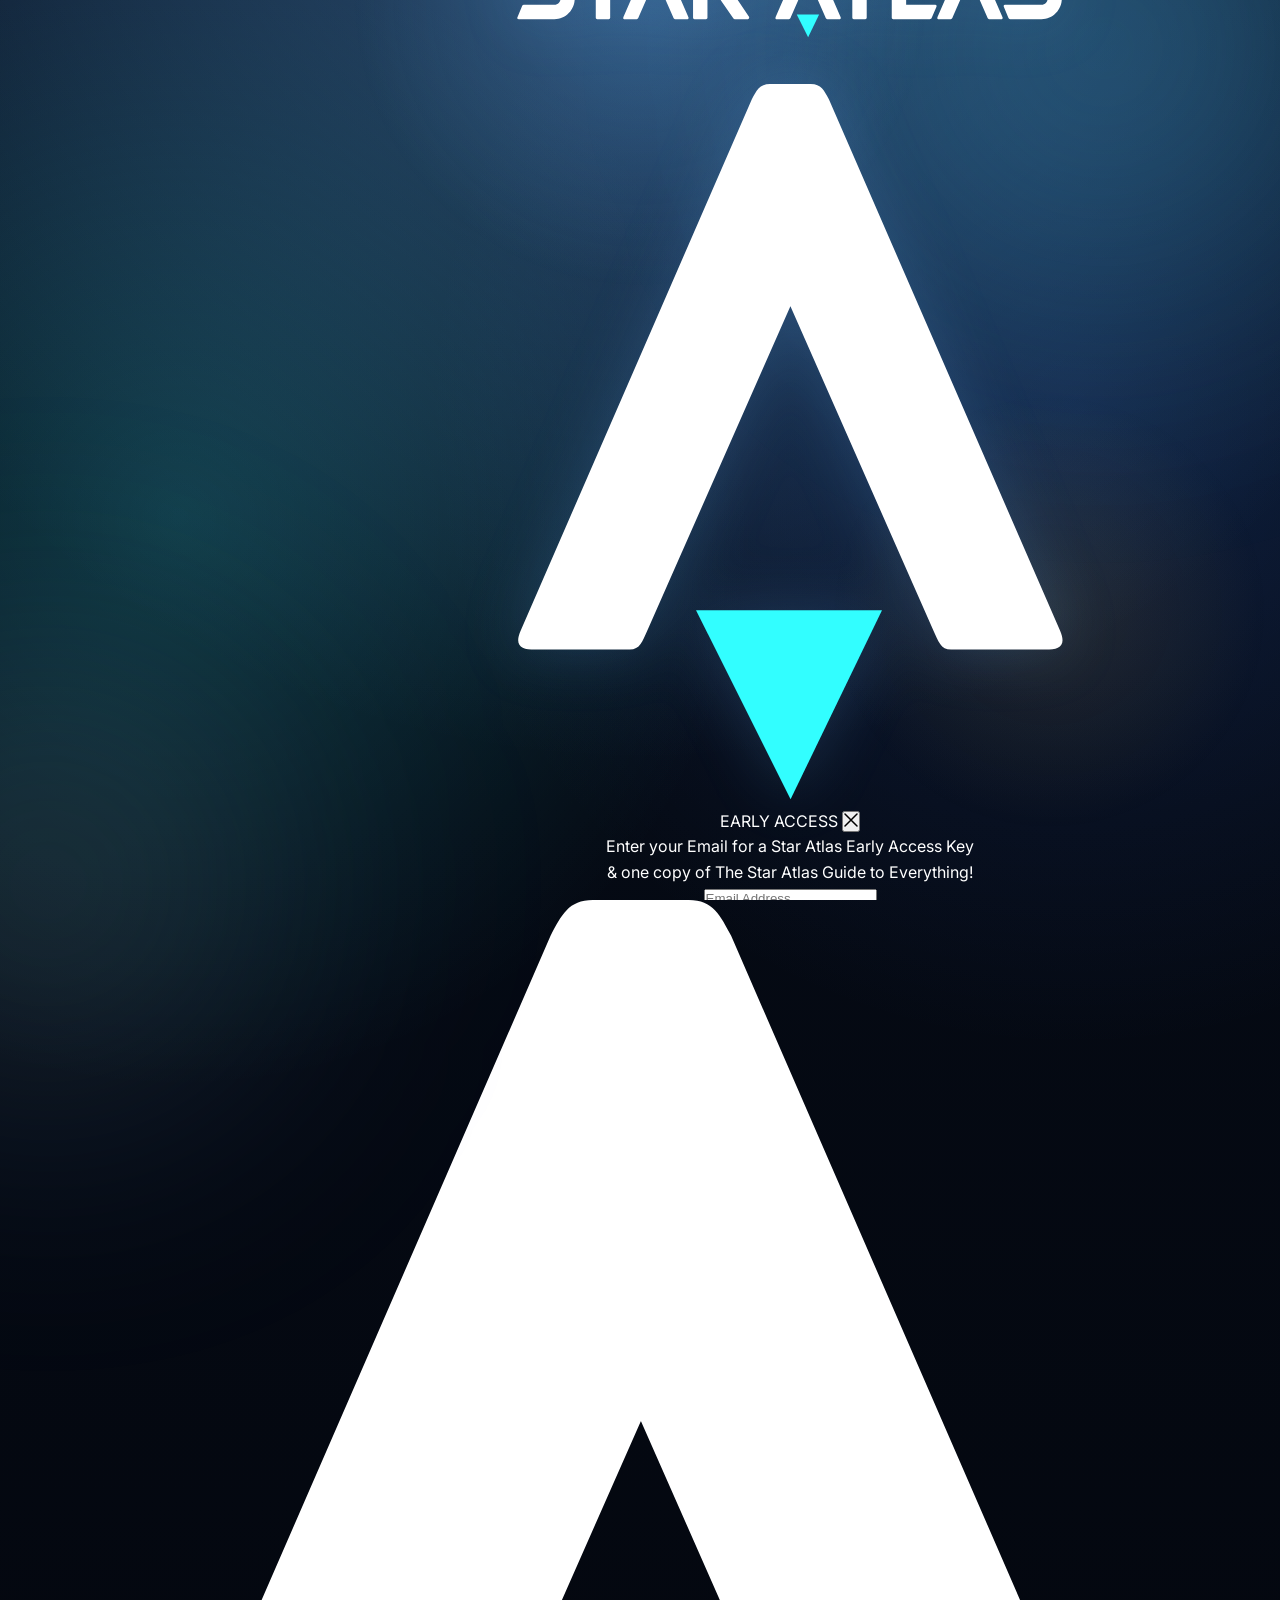
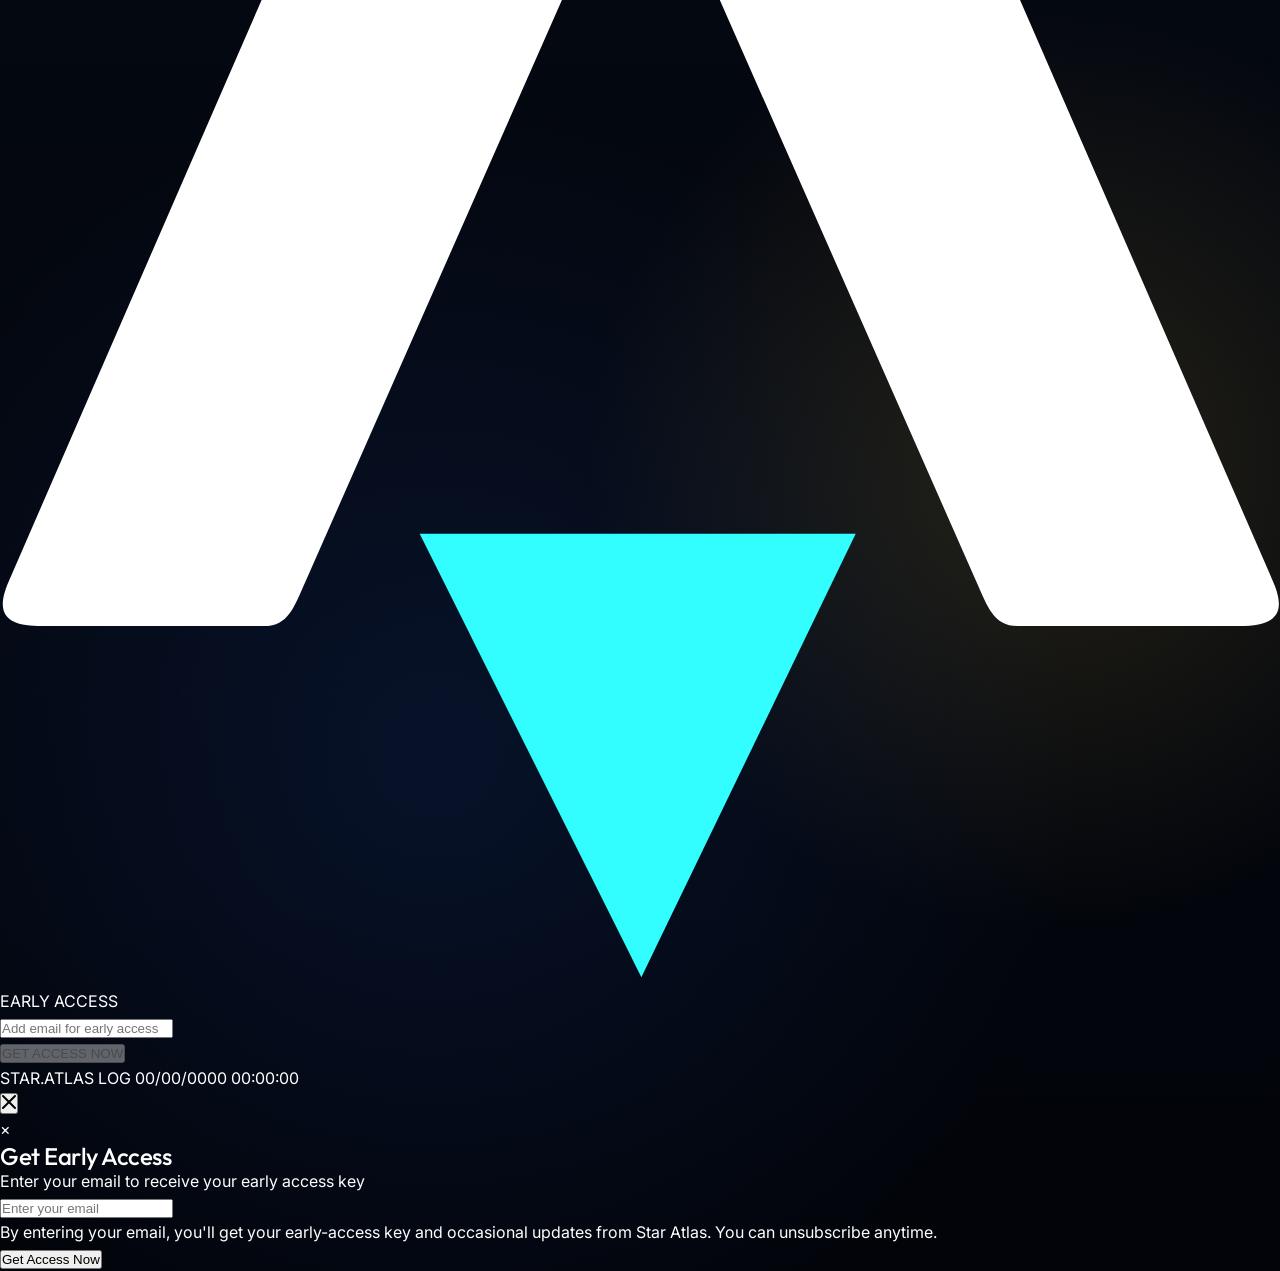
==== commit 14feb54c: "fix: update links in index.html to point to the new experience subdomain - part 2" ====
--- a/index.html
+++ b/index.html
@@ -1,283 +1,693 @@
 <!DOCTYPE html>
 <html lang="en">
-
 <head>
     <meta charset="UTF-8">
     <meta name="viewport" content="width=device-width, initial-scale=1.0">
-    <title>Star Atlas | AAA Space Exploration MMO</title>
-    <meta name="description" content="Star Atlas is a AAA space exploration MMO built on blockchain." />
-
+    <title>Star Atlas | AAA Space Exploration MMO - Explore, Conquer, Earn</title>
+    <meta name="description" content="Star Atlas is a AAA space exploration MMO featuring immersive ship-to-ship and FPS combat, strategic fleet command, and a real player-driven economy built on blockchain." />
+    <meta name="keywords" content="Star Atlas, AAA MMO, space exploration, space game, MMO, blockchain game, play to earn, Solana, Galia, fleet command, sci-fi MMO, space MMO" />
+    <meta name="robots" content="index,follow" />
+    <meta name="theme-color" content="#000000" />
+    <meta name="author" content="ATMTA, Inc." />
+
+    <!-- Open Graph -->
+    <meta property="og:type" content="website" />
+    <meta property="og:site_name" content="Star Atlas" />
+    <meta property="og:title" content="Star Atlas | AAA Space Exploration MMO" />
+    <meta property="og:description" content="Explore the vastness of Galia in this AAA space exploration MMO. Battle for territory, command fleets, and earn in a real player-driven economy." />
+    <meta property="og:url" content="https://staratlas.com/" />
+    <meta property="og:image" content="https://staratlas.com/Icon.png" />
+    <meta property="og:image:width" content="512" />
+    <meta property="og:image:height" content="512" />
+    <meta property="og:locale" content="en_US" />
+
+    <!-- Twitter -->
+    <meta name="twitter:card" content="summary_large_image" />
+    <meta name="twitter:site" content="@staratlas" />
+    <meta name="twitter:title" content="Star Atlas | AAA Space Exploration MMO" />
+    <meta name="twitter:description" content="Explore the vastness of Galia in this AAA space exploration MMO. Battle for territory, command fleets, and earn in a real player-driven economy." />
+    <meta name="twitter:image" content="https://staratlas.com/Icon.png" />
+
+    <link rel="canonical" href="https://staratlas.com/" />
     <link rel="icon" type="image/png" href="Icon.png">
+    <link rel="apple-touch-icon" href="Icon.png">
+    <link rel="preconnect" href="https://api.fontshare.com">
+    <link rel="preconnect" href="https://fonts.googleapis.com">
+    <link rel="preconnect" href="https://fonts.gstatic.com" crossorigin>
+    <link href="https://fonts.googleapis.com/css2?family=Space+Mono:wght@400;700&display=swap" rel="stylesheet">
     <link rel="stylesheet" href="styles.css">
 
     <!-- Structured data -->
     <script type="application/ld+json">
       {
         "@context": "https://schema.org",
-        "@type": "VideoGame",
-        "name": "Star Atlas",
-        "url": "https://staratlas.com",
-        "publisher": {
-          "@type": "Organization",
-          "name": "ATMTA, Inc."
-        }
+        "@graph": [
+          {
+            "@type": "Organization",
+            "name": "Star Atlas",
+            "url": "https://staratlas.com",
+            "logo": "https://staratlas.com/Icon.png",
+            "sameAs": [
+              "https://twitter.com/staratlas",
+              "https://discord.gg/staratlas",
+              "https://www.youtube.com/channel/UCt-y8Npwje5KDG5MSZ0a9Jw",
+              "https://www.reddit.com/r/StarAtlas/"
+            ]
+          },
+          {
+            "@type": "WebSite",
+            "name": "Star Atlas",
+            "url": "https://staratlas.com",
+            "potentialAction": {
+              "@type": "SearchAction",
+              "target": "https://staratlas.com/?q={search_term_string}",
+              "query-input": "required name=search_term_string"
+            }
+          },
+          {
+            "@type": "VideoGame",
+            "name": "Star Atlas",
+            "description": "Star Atlas is a AAA space exploration MMO featuring immersive ship-to-ship and FPS combat, strategic fleet command, and a real player-driven economy built on blockchain.",
+            "url": "https://staratlas.com",
+            "image": "https://staratlas.com/Icon.png",
+            "genre": ["Space Exploration", "MMO", "Strategy", "Action"],
+            "gamePlatform": ["PC", "Web Browser"],
+            "applicationCategory": "Game",
+            "operatingSystem": "Windows, macOS",
+            "offers": {
+              "@type": "Offer",
+              "price": "0",
+              "priceCurrency": "USD",
+              "availability": "https://schema.org/PreOrder"
+            },
+            "publisher": {
+              "@type": "Organization",
+              "name": "ATMTA, Inc."
+            }
+          }
+        ]
       }
     </script>
 </head>
-
 <body>
-    <div class="bg-grid"></div>
-    <div class="bg-glow"></div>
-
-    <nav class="nav-shell">
-        <div class="nav-container">
-            <a href="#" class="nav-logo">
-                <img src="Logo.svg" alt="Star Atlas">
-            </a>
-            <ul class="nav-links">
-                <li><a href="#game" class="nav-link">Game Modes</a></li>
-                <li><a href="#economy" class="nav-link">Economy</a></li>
-                <li><a href="#community" class="nav-link">Community</a></li>
-            </ul>
-            <a href="https://play.staratlas.com/market/" target="_blank" class="btn btn-secondary">Marketplace</a>
+    <!-- Loading Bar -->
+    <div class="loading-bar" id="loadingBar"></div>
+    
+    <!-- Grid Background -->
+    <div class="grid-container">
+        <div class="grid-layer dots"></div>
+        <div class="grid-layer grid"></div>
+        <div class="grid-layer accent"></div>
+    </div>
+    
+    <!-- Mouse spotlight effect -->
+    <div class="mouse-spotlight"></div>
+    
+    <!-- Glow Effects -->
+    <div class="glow-container">
+        <div class="glow"></div>
+        <div class="glow"></div>
+        <div class="glow"></div>
+    </div>
+    
+
+
+    <!-- Navigation -->
+    <nav class="gated-content" style="display: none;">
+
+        <div class="nav-main">
+            <div class="nav-container">
+                <div class="logo">
+                    <img src="Logo.svg" alt="Star Atlas">
+                </div>
+                <ul class="nav-links">
+                    <li class="has-dropdown">
+                        <a href="#game">Game</a>
+                        <ul class="dropdown-menu">
+                            <li><a href="https://store.epicgames.com/en-US/p/star-atlas-bead34" target="_blank" rel="noopener noreferrer">Star Atlas</a></li>
+                            <li><a href="https://based.staratlas.com/" target="_blank" rel="noopener noreferrer">SAGE Labs</a></li>
+                            <li><a href="https://holosim.staratlas.com/" target="_blank" rel="noopener noreferrer">Holosim</a></li>
+                        </ul>
+                    </li>
+                    <li><a href="https://experience.staratlas.com" target="_blank" rel="noopener noreferrer">Experience</a></li>
+                    <li><a href="https://experience.staratlas.com/newsroom" target="_blank" rel="noopener noreferrer">News & Info</a></li>
+                    <li><a href="https://experience.staratlas.com/contact" target="_blank" rel="noopener noreferrer">Contact</a></li>
+                </ul>
+                <div class="nav-cta">
+                    <a href="https://play.staratlas.com/market/" target="_blank" rel="noopener noreferrer" class="download-btn"><span>Galactic Marketplace</span></a>
+                </div>
+            </div>
         </div>
     </nav>
 
+    <!-- Hero Section -->
     <section class="hero">
-        <video class="hero-video-bg" autoplay muted loop playsinline>
+        <!-- Video Background -->
+        <video class="video-background" autoplay muted loop playsinline preload="auto">
             <source src="src/herosection_loop_7-21-hb3.mp4" type="video/mp4">
         </video>
-        <div class="hero-overlay"></div>
-
+        <div class="video-overlay"></div>
+        
         <div class="hero-content center-bottom" id="heroContent">
-            <h1 class="hero-title sr-only">Star Atlas</h1>
-            <div class="hero-tagline sr-only">
+            <h1 class="sr-only">Star Atlas | AAA Space Exploration MMO - Explore, Conquer, Earn</h1>
+            <div class="hero-tagline">
                 <span>EXPLORE, CONQUER, AND EARN</span>
-            </div>
-            <img src="Logo.svg" alt="Star Atlas" style="width: 240px; margin-bottom: 2rem;">
-
-            <p class="hero-subtitle">
-                Explore the vastness of Galia in a breathtaking, persistent sci-fi universe. Command fleets, conquer
-                territories, and thrive in a real player-driven economy.
+                <span>IN A PLAYER-DRIVEN ECONOMY</span>
+            </div>
+            <img src="Logo.svg" alt="Star Atlas" class="hero-logo">
+            <div class="hero-cta">
+                <div class="terminal-box">
+                    <div class="terminal-box-corners"></div>
+                    <div class="terminal-header">
+                        <div class="terminal-icon-box">
+                            <img src="Icon.svg" alt="Star Atlas" class="terminal-icon">
+                        </div>
+                        <span class="terminal-title">EARLY ACCESS</span>
+                        <button class="terminal-close" onclick="bypassEmailGate(event)" aria-label="Close">
+                            <svg width="14" height="14" viewBox="0 0 14 14" fill="none" xmlns="http://www.w3.org/2000/svg">
+                                <path d="M13 1L1 13M1 1L13 13" stroke="currentColor" stroke-width="1.5" stroke-linecap="round" stroke-linejoin="round"/>
+                            </svg>
+                        </button>
+                    </div>
+                    <div class="terminal-body">
+                        <p class="terminal-description">Enter your Email for a Star Atlas Early Access Key<br>& one copy of The Star Atlas Guide to Everything!</p>
+                        <form class="early-access-form" onsubmit="submitEarlyAccessInline(event)">
+                            <div class="email-input-wrapper">
+                                <input 
+                                    type="email" 
+                                    id="heroEmailInput" 
+                                    placeholder="Email Address" 
+                                    required
+                                    class="hero-email-input"
+                                    oninput="updateEmailDisplay(this)"
+                                />
+                                <div class="email-display" id="emailDisplay"></div>
+                            </div>
+                            <div class="button-wrapper">
+                                <div class="corner-bracket top-left"></div>
+                                <div class="corner-bracket top-right"></div>
+                                <div class="corner-bracket bottom-left"></div>
+                                <div class="corner-bracket bottom-right"></div>
+                                <button type="submit" class="hero-submit-btn" disabled><span>GET EARLY ACCESS NOW</span></button>
+                            </div>
+                        </form>
+                        <!-- reCAPTCHA v2 checkbox container (hidden initially) -->
+                        <div id="hero-recaptcha" style="display: none; margin: 15px 0;"></div>
+                        <div class="disclaimer-text">
+                            By entering your email, you agree to receive our updates and promotions. <br /> You can unsubscribe anytime.
+                        </div>
+                    </div>
+                    <div class="terminal-footer">
+                        <div class="star-atlas-log" id="starAtlasLog">
+                            <span class="log-date">2625.07.22</span>
+                            <span class="log-time">00:00:00</span>
+                        </div>
+                    </div>
+                    <div class="bottom-corners"></div>
+                </div>
+                <div id="heroMessage" class="hero-message" style="display: none;"></div>
+            </div>
+        </div>
+    </section>
+
+
+
+
+
+    <!-- Gated Content Container -->
+    <div id="gatedContent" class="gated-sections" style="display: none;">
+    
+    <!-- Game Section -->
+    <section class="game-section" id="game">
+        <div class="section-corners"></div>
+        <div class="section-header">
+            <div style="display: flex; align-items: stretch;">
+                <span class="section-number">0001.</span>
+                <h2 class="section-title">GAME</h2>
+            </div>
+            <div class="section-icon-wrapper">
+                <img src="Icon.svg" alt="" class="section-icon" onclick="window.scrollTo({ top: 0, behavior: 'smooth' })">
+                <span class="section-tooltip">TO THE TOP</span>
+            </div>
+        </div>
+        <p class="section-subtitle">Immerse yourself in the vastness of Galia, where Star Atlas comes alive.</p>
+        
+        <div class="toggle-container">
+            <button class="toggle-btn active" onclick="showGameMode('3rdperson', event)">3rd Person Experience</button>
+            <button class="toggle-btn" onclick="showGameMode('rts', event)">Top-Down RTS View</button>
+        </div>
+
+        <!-- 3rd Person Content -->
+        <div id="3rdperson" class="game-content active">
+            <p style="text-align: center; color: rgba(255, 255, 255, 1); max-width: 800px; margin: 0 auto 3rem;">
+                Join the fight for resources and territory with intense ship-to-ship and FPS combat, exploration, 
+                crafting, and quests.
             </p>
-
-            <div class="hero-actions">
-                <!-- Premium Minimal Email Capture replacing terminal -->
-                <form class="early-access-form" onsubmit="submitEarlyAccessInline(event)">
-                    <div class="email-widget">
-                        <input type="email" id="heroEmailInput" placeholder="Enter email for Early Access" required
-                            oninput="updateEmailDisplay(this)" />
-                        <div id="emailDisplay" style="display: none;"></div>
-                        <button type="submit" class="btn btn-primary hero-submit-btn" disabled>Play Now</button>
-                    </div>
-                </form>
-
-                <div id="hero-recaptcha" style="display: none; margin-top: 1rem;"></div>
-                <div id="heroMessage" class="hero-message" style="display: none;"></div>
-            </div>
-        </div>
-    </section>
-
-    <div class="container">
-
-        <section class="section" id="game">
-            <div class="section-header">
-                <span class="section-eyebrow">// 0001</span>
-                <h2 class="section-title">GAME MODES</h2>
-                <p class="text-secondary" style="max-width: 600px;">
-                    Immerse yourself in the vastness of Galia. Join the fight for resources and territory with intense
-                    ship-to-ship combat and crafting.
-                </p>
-            </div>
-
-            <div class="game-modes">
-                <button class="toggle-btn active" onclick="showGameMode('3rdperson', event)">3rd Person</button>
-                <button class="toggle-btn" onclick="showGameMode('rts', event)">RTS View</button>
-            </div>
-
-            <!-- 3rd Person -->
-            <div id="3rdperson" class="game-content active">
-                <div class="video-carousel">
+            
+            <!-- Video Carousel -->
+            <div class="video-carousel">
+                <div class="carousel-container">
                     <div class="carousel-track" id="carousel-3rd">
+                        <!-- Slide 1: Galia -->
                         <div class="carousel-slide active">
-                            <video class="carousel-video"
-                                poster="src/GAME section/3rd Person Experience/Thumbnails in carousel/Slide_1_ImageThumbnail.png"
-                                autoplay muted>
+                            <video class="carousel-video" poster="src/GAME section/3rd Person Experience/Thumbnails in carousel/Slide_1_ImageThumbnail.png" autoplay muted>
                                 <source src="src/GAME section/3rd Person Experience/Slide_1_Galia.mp4" type="video/mp4">
                             </video>
                             <div class="slide-caption">
-                                <h3 class="slide-title">Galia</h3>
-                                <p class="slide-description">Explore the unexplored. Take on unknown dangers. Build a
-                                    galactic empire.</p>
-                            </div>
-                        </div>
+                                <h3 class="slide-title"><a class="slide-title-link" href="game/galia/">Galia</a></h3>
+                                <p class="slide-description">Explore the unexplored. Take on unknown dangers. Build a galactic empire.</p>
+                                <a href="https://store.epicgames.com/en-US/p/star-atlas-bead34" target="_blank" rel="noopener noreferrer" class="slide-link">Play Now</a>
+                            </div>
+                        </div>
+                        
+                        <!-- Slide 2: Game Modes -->
                         <div class="carousel-slide">
-                            <video class="carousel-video"
-                                src="src/GAME section/3rd Person Experience/Slide_2_GameModes.mp4" muted></video>
+                            <video class="carousel-video" poster="src/GAME section/3rd Person Experience/Thumbnails in carousel/Slide_2_ImageThumbnail.png" muted>
+                                <source src="src/GAME section/3rd Person Experience/Slide_2_GameModes.mp4" type="video/mp4">
+                            </video>
                             <div class="slide-caption">
-                                <h3 class="slide-title">Game Modes</h3>
-                                <p class="slide-description">Shooter arena battles, racing tracks, PVE dogfights and
-                                    more await.</p>
-                            </div>
-                        </div>
-                    </div>
+                                <h3 class="slide-title"><a class="slide-title-link" href="game/game-modes/">Game Modes</a></h3>
+                                <p class="slide-description">Conquer Galia, then crush the competition. Shooter arena battles, racing tracks, PVE dogfights and more await.</p>
+                                <a href="https://store.epicgames.com/en-US/p/star-atlas-bead34" target="_blank" rel="noopener noreferrer" class="slide-link">Play Now</a>
+                            </div>
+                        </div>
+                        
+                        <!-- Slide 3: Your Fleet Your Way -->
+                        <div class="carousel-slide">
+                            <video class="carousel-video" poster="src/GAME section/3rd Person Experience/Thumbnails in carousel/Slide_3_ImageThumbnail.png" muted>
+                                <source src="src/GAME section/3rd Person Experience/Slide_3_YourFleetYourWay.mp4" type="video/mp4">
+                            </video>
+                            <div class="slide-caption">
+                                <h3 class="slide-title"><a class="slide-title-link" href="game/your-fleet-your-way/">Your Fleet, Your Way</a></h3>
+                                <p class="slide-description">View, build, and customize your fleet. Whether you're exploring the detailed interiors of your ships or managing your entire armada, it's all under your command.</p>
+                                <a href="https://store.epicgames.com/en-US/p/star-atlas-bead34" target="_blank" rel="noopener noreferrer" class="slide-link">Play Now</a>
+                            </div>
+                        </div>
+                        
+                        <!-- Slide 4: Life in Galia -->
+                        <div class="carousel-slide">
+                            <video class="carousel-video" poster="src/GAME section/3rd Person Experience/Thumbnails in carousel/Slide_4_ImageThumbnail.png" muted>
+                                <source src="src/GAME section/3rd Person Experience/Slide_4_LifeinGalia.mp4" type="video/mp4">
+                            </video>
+                            <div class="slide-caption">
+                                <h3 class="slide-title"><a class="slide-title-link" href="game/life-in-galia/">Life in Galia</a></h3>
+                                <p class="slide-description">From the small, furred Punaabs to luminous beings of pure light, Galia teems with diverse life.</p>
+                                <a href="https://store.epicgames.com/en-US/p/star-atlas-bead34" target="_blank" rel="noopener noreferrer" class="slide-link">Play Now</a>
+                            </div>
+                        </div>
+                    </div>
+                    
+                    <!-- Carousel Navigation -->
                     <button class="carousel-btn carousel-prev" onclick="changeSlide('3rd', -1)">‹</button>
                     <button class="carousel-btn carousel-next" onclick="changeSlide('3rd', 1)">›</button>
-                </div>
-            </div>
-
-            <!-- RTS -->
-            <div id="rts" class="game-content">
-                <div class="video-carousel">
+                    
+                    <!-- Carousel Indicators -->
+                    <div class="carousel-indicators">
+                        <span class="indicator active" onclick="goToSlide('3rd', 0)"></span>
+                        <span class="indicator" onclick="goToSlide('3rd', 1)"></span>
+                        <span class="indicator" onclick="goToSlide('3rd', 2)"></span>
+                        <span class="indicator" onclick="goToSlide('3rd', 3)"></span>
+                    </div>
+                </div>
+                
+                <!-- Thumbnail Carousel -->
+                <div class="thumbnail-carousel">
+                    <div class="thumbnail-item active" onclick="goToSlide('3rd', 0)">
+                        <img src="src/GAME section/3rd Person Experience/Thumbnails in carousel/Slide_1_ImageThumbnail.png" alt="Galia" loading="lazy" decoding="async">
+                    </div>
+                    <div class="thumbnail-item" onclick="goToSlide('3rd', 1)">
+                        <img src="src/GAME section/3rd Person Experience/Thumbnails in carousel/Slide_2_ImageThumbnail.png" alt="Game Modes" loading="lazy" decoding="async">
+                    </div>
+                    <div class="thumbnail-item" onclick="goToSlide('3rd', 2)">
+                        <img src="src/GAME section/3rd Person Experience/Thumbnails in carousel/Slide_3_ImageThumbnail.png" alt="Your Fleet, Your Way" loading="lazy" decoding="async">
+                    </div>
+                    <div class="thumbnail-item" onclick="goToSlide('3rd', 3)">
+                        <img src="src/GAME section/3rd Person Experience/Thumbnails in carousel/Slide_4_ImageThumbnail.png" alt="Life in Galia" loading="lazy" decoding="async">
+                    </div>
+                </div>
+            </div>
+        </div>
+
+        <!-- RTS Content -->
+        <div id="rts" class="game-content">
+            <p style="text-align: center; color: rgba(255, 255, 255, 1); max-width: 800px; margin: 0 auto 3rem;">
+                Command vast fleets from a strategic overhead view. Manage resources, territories, and 
+                shape the political landscape of the galaxy.
+            </p>
+            
+            <!-- Video Carousel -->
+            <div class="video-carousel">
+                <div class="carousel-container">
                     <div class="carousel-track" id="carousel-rts">
+                        <!-- Slide 1: Fleet Command -->
                         <div class="carousel-slide active">
-                            <video class="carousel-video"
-                                poster="src/GAME section/Top-down RTS View/Thumbnail Images/RTS_Slide_1_ImageThumbnail.png"
-                                autoplay muted>
-                                <source src="src/GAME section/Top-down RTS View/TDS_Slide_1_FleetCommand.mp4"
-                                    type="video/mp4">
+                            <video class="carousel-video" poster="src/GAME section/Top-down RTS View/Thumbnail Images/RTS_Slide_1_ImageThumbnail.png" autoplay muted>
+                                <source src="src/GAME section/Top-down RTS View/TDS_Slide_1_FleetCommand.mp4" type="video/mp4">
                             </video>
                             <div class="slide-caption">
-                                <h3 class="slide-title">Fleet Command</h3>
-                                <p class="slide-description">Mass-manage your fleets, dominate Galia and outmaneuver
-                                    opposing factions.</p>
-                            </div>
-                        </div>
-                    </div>
+                                <h3 class="slide-title"><a class="slide-title-link" href="game/fleet-command/">Fleet Command</a></h3>
+                                <p class="slide-description">With the press of a button, switch from a third-person experience to a top-down view where you can mass-manage your fleets, dominate Galia and outmaneuver opposing factions. Coming soon.</p>
+                                <a href="https://store.epicgames.com/en-US/p/star-atlas-bead34" target="_blank" rel="noopener noreferrer" class="slide-link">Play Now</a>
+                            </div>
+                        </div>
+                        
+                        <!-- Slide 2: Holosim -->
+                        <div class="carousel-slide">
+                            <video class="carousel-video" poster="src/GAME section/Top-down RTS View/Thumbnail Images/Slide_1_Holosim_Thumbnail.png" muted>
+                                <source src="src/GAME section/Top-down RTS View/Slide_2_Holosim.mp4" type="video/mp4">
+                            </video>
+                            <div class="slide-caption">
+                                <h3 class="slide-title"><a class="slide-title-link" href="game/holosim/">Holosim</a></h3>
+                                <p class="slide-description">Holosim brings the heart of Fleet Command to your browser. It's a free-to-play in-universe simulation that lets you manage your fleets and experience strategic gameplay instantly, all without needing high-end hardware, ships, or a crypto wallet.</p>
+                                <a href="https://holosim.staratlas.com/" target="_blank" rel="noopener noreferrer" class="slide-link">Play Now</a>
+                            </div>
+                        </div>
+                        
+                        <!-- Slide 3: SAGE Labs -->
+                        <div class="carousel-slide">
+                            <video class="carousel-video" poster="src/GAME section/Top-down RTS View/Thumbnail Images/RTS_Slide_1_ImageThumbnail.png" muted>
+                                <source src="src/GAME section/Top-down RTS View/TDS_Slide_1_FleetCommand.mp4" type="video/mp4">
+                            </video>
+                            <div class="slide-caption">
+                                <h3 class="slide-title"><a class="slide-title-link" href="game/sage-labs/">SAGE Labs</a></h3>
+                                <p class="slide-description">SAGE Labs brings the Star Atlas economy to life right in your browser. Manage your fleet, mine resources, craft items, and scan for SDUs. You're not hunting for gold; you're supplying the shovels.</p>
+                                <a href="https://based.staratlas.com/" target="_blank" rel="noopener noreferrer" class="slide-link">Play Now</a>
+                            </div>
+                        </div>
+                    </div>
+                    
+                    <!-- Carousel Navigation -->
                     <button class="carousel-btn carousel-prev" onclick="changeSlide('rts', -1)">‹</button>
                     <button class="carousel-btn carousel-next" onclick="changeSlide('rts', 1)">›</button>
-                </div>
-            </div>
-        </section>
-
-        <!-- Economy -->
-        <section class="section" id="economy">
-            <div class="section-header text-center">
-                <span class="section-eyebrow">// 0002</span>
-                <h2 class="section-title">REAL ECONOMY</h2>
-                <p class="text-secondary" style="max-width: 600px; margin: 0 auto;">Join a real cash economy with real
-                    opportunities built directly on the blockchain.</p>
-            </div>
-
-            <div class="stats-grid">
-                <div class="stat-card glass-card">
+                    
+                    <!-- Carousel Indicators -->
+                    <div class="carousel-indicators">
+                        <span class="indicator active" onclick="goToSlide('rts', 0)"></span>
+                        <span class="indicator" onclick="goToSlide('rts', 1)"></span>
+                        <span class="indicator" onclick="goToSlide('rts', 2)"></span>
+                    </div>
+                </div>
+                
+                <!-- Thumbnail Carousel -->
+                <div class="thumbnail-carousel">
+                    <div class="thumbnail-item active" onclick="goToSlide('rts', 0)">
+                        <img src="src/GAME section/Top-down RTS View/Thumbnail Images/RTS_Slide_1_ImageThumbnail.png" alt="Fleet Command" loading="lazy" decoding="async">
+                    </div>
+                    <div class="thumbnail-item" onclick="goToSlide('rts', 1)">
+                        <img src="src/GAME section/Top-down RTS View/Thumbnail Images/Slide_1_Holosim_Thumbnail.png" alt="Holosim" loading="lazy" decoding="async">
+                    </div>
+                    <div class="thumbnail-item" onclick="goToSlide('rts', 2)">
+                        <img src="src/GAME section/Top-down RTS View/Thumbnail Images/RTS_Slide_1_ImageThumbnail.png" alt="SAGE Labs" loading="lazy" decoding="async">
+                    </div>
+                </div>
+            </div>
+        </div>
+    </section>
+
+    <!-- Economy Section -->
+    <section class="economy-section" id="economy">
+        <div class="section-header">
+            <div style="display: flex; align-items: stretch;">
+                <span class="section-number">0002.</span>
+                <h2 class="section-title">Economy</h2>
+            </div>
+            <div class="section-icon-wrapper">
+                <img src="Icon.svg" alt="" class="section-icon" onclick="window.scrollTo({ top: 0, behavior: 'smooth' })">
+                <span class="section-tooltip">TO THE MOON</span>
+            </div>
+        </div>
+        <p class="section-subtitle">Join a real cash economy with real opportunities.</p>
+        
+        <div class="stats-grid">
+            <div class="stat-card">
+                <pixel-canvas data-gap="6" data-speed="20" data-colors="#32feff,#ffffff" data-variant="icon" data-opacity="0.85"></pixel-canvas>
+                <div class="stat-content">
                     <div class="stat-value">$68.3M</div>
                     <div class="stat-label">Total Volume Traded</div>
                 </div>
-                <div class="stat-card glass-card">
+            </div>
+            
+            <div class="stat-card">
+                <pixel-canvas data-gap="6" data-speed="20" data-colors="#32feff,#ffffff" data-variant="icon" data-opacity="0.85"></pixel-canvas>
+                <div class="stat-content">
                     <div class="stat-value">$21.1M</div>
                     <div class="stat-label">Annual GDP</div>
                 </div>
-                <div class="stat-card glass-card">
+            </div>
+            
+            <div class="stat-card">
+                <pixel-canvas data-gap="6" data-speed="20" data-colors="#32feff,#ffffff" data-variant="icon" data-opacity="0.85"></pixel-canvas>
+                <div class="stat-content">
                     <div class="stat-value">9.69M</div>
-                    <div class="stat-label">ATLAS Earned Daily</div>
-                </div>
-            </div>
-
-            <div class="d-flex justify-center gap-md mt-lg" style="margin-top: 3rem;">
-                <a href="https://staratlas.com/newsroom/economic-reports" target="_blank"
-                    class="btn btn-secondary">Economic Report</a>
-                <a href="https://play.staratlas.com/market/" target="_blank" class="btn btn-primary">Galactic
-                    Marketplace</a>
-            </div>
-        </section>
-
-    </div> <!-- End Gated -->
+                    <div class="stat-label">Average ATLAS Earned Daily</div>
+                </div>
+            </div>
+        </div>
+        
+        <div class="economy-cta">
+            <a href="https://experience.staratlas.com/newsroom/economic-reports" target="_blank" rel="noopener noreferrer" class="secondary-btn">Latest Economic Report</a>
+            <a href="https://play.staratlas.com/market/" target="_blank" rel="noopener noreferrer" class="secondary-btn">Explore Galactic Marketplace</a>
+        </div>
+    </section>
+
+    <!-- Community Section -->
+    <section class="community-section" id="community">
+        <div class="section-header">
+            <div style="display: flex; align-items: stretch;">
+                <span class="section-number">0003.</span>
+                <h2 class="section-title">Community</h2>
+            </div>
+            <div class="section-icon-wrapper">
+                <img src="Icon.svg" alt="" class="section-icon" onclick="window.scrollTo({ top: 0, behavior: 'smooth' })">
+                <span class="section-tooltip">TO THE TOP</span>
+            </div>
+        </div>
+        
+        <div class="community-hero">
+            <div class="community-content-wrapper">
+                
+                <div class="community-visual-content">
+                    <div class="community-characters">
+                        <img src="src/community/left-char.png" alt="Star Atlas character" class="community-char char-left" loading="lazy" decoding="async">
+                        <img src="src/community/mid-char.png" alt="Star Atlas character" class="community-char char-mid" loading="lazy" decoding="async">
+                        <img src="src/community/right-char.png" alt="Star Atlas character" class="community-char char-right" loading="lazy" decoding="async">
+                    </div>
+                    
+                    <a href="https://discord.gg/staratlas" target="_blank" rel="noopener noreferrer" class="discord-card-link">
+                        <div class="discord-card">
+                            <div class="discord-card-content">
+                                <div class="discord-card-image">
+                                    <img src="src/community/discord-bg.jpg" alt="Star Atlas Discord" loading="lazy" decoding="async">
+                                    <!-- <pixel-canvas data-gap="20" data-speed="15" data-colors="#5affff" data-variant="icon" data-opacity="1" data-blend="additive" data-size="2"></pixel-canvas> -->
+                                    <div class="card-logos">
+                                        <img src="Icon.svg" alt="Star Atlas" class="star-atlas-logo">
+                                        <svg class="discord-logo" viewBox="0 0 24 24" fill="currentColor">
+                                            <path d="M20.317 4.3698a19.7913 19.7913 0 00-4.8851-1.5152.0741.0741 0 00-.0785.0371c-.211.3753-.4447.8648-.6083 1.2495-1.8447-.2762-3.68-.2762-5.4868 0-.1636-.3933-.4058-.8742-.6177-1.2495a.077.077 0 00-.0785-.037 19.7363 19.7363 0 00-4.8852 1.515.0699.0699 0 00-.0321.0277C.5334 9.0458-.319 13.5799.0992 18.0578a.0824.0824 0 00.0312.0561c2.0528 1.5076 4.0413 2.4228 5.9929 3.0294a.0777.0777 0 00.0842-.0276c.4616-.6304.8731-1.2952 1.226-1.9942a.076.076 0 00-.0416-.1057c-.6528-.2476-1.2743-.5495-1.8722-.8923a.077.077 0 01-.0076-.1277c.1258-.0943.2517-.1923.3718-.2914a.0743.0743 0 01.0776-.0105c3.9278 1.7933 8.18 1.7933 12.0614 0a.0739.0739 0 01.0785.0095c.1202.099.246.1981.3728.2924a.077.077 0 01-.0066.1276 12.2986 12.2986 0 01-1.873.8914.0766.0766 0 00-.0407.1067c.3604.698.7719 1.3628 1.225 1.9932a.076.076 0 00.0842.0286c1.961-.6067 3.9495-1.5219 6.0023-3.0294a.077.077 0 00.0313-.0552c.5004-5.177-.8382-9.6739-3.5485-13.6604a.061.061 0 00-.0312-.0286zM8.02 15.3312c-1.1825 0-2.1569-1.0857-2.1569-2.419 0-1.3332.9555-2.4189 2.157-2.4189 1.2108 0 2.1757 1.0952 2.1568 2.419 0 1.3332-.9555 2.4189-2.1569 2.4189zm7.9748 0c-1.1825 0-2.1569-1.0857-2.1569-2.419 0-1.3332.9554-2.4189 2.1569-2.4189 1.2108 0 2.1757 1.0952 2.1568 2.419 0 1.3332-.946 2.4189-2.1568 2.4189Z"/>
+                                        </svg>
+                                    </div>
+                                </div>
+                                <div class="slide-caption discord-card-text">
+                                    <h4 class="slide-title">STAR ATLAS DISCORD</h4>
+                                    <p class="slide-description">Join a community of pioneers, ready to answer all of your questions.</p>
+                                    <span class="discord-cta">discord.gg/staratlas</span>
+                                </div>
+                            </div>
+                        </div>
+                    </a>
+                </div>
+            </div>
+        </div>
+    </section>
 
     <!-- Footer -->
-    <footer class="footer">
-        <div class="container">
-            <div class="footer-grid">
-                <div class="footer-brand">
-                    <img src="Logo.svg" alt="Star Atlas" width="120">
-                    <p>Star Atlas is a next-gen gaming metaverse emerging from the confluence of state-of-the-art
-                        blockchain, real-time graphics, and multiplayer video game technologies.</p>
-                </div>
+    <footer>
+        <div class="footer-content">
+            <div class="footer-links">
                 <div class="footer-column">
-                    <h4 class="footer-heading">Community</h4>
-                    <ul class="footer-links">
-                        <li><a href="#">X / Twitter</a></li>
-                        <li><a href="#">Discord</a></li>
-                        <li><a href="#">YouTube</a></li>
+                    <h4>Community</h4>
+                    <ul>
+                        <li><a href="https://x.com/staratlas" target="_blank" rel="noopener noreferrer">X</a></li>
+                        <li><a href="https://discord.gg/StarAtlas" target="_blank" rel="noopener noreferrer">Discord</a></li>
+                        <li><a href="https://www.youtube.com/channel/UCt-y8Npwje5KDG5MSZ0a9Jw" target="_blank" rel="noopener noreferrer">YouTube</a></li>
+                        <li><a href="https://www.reddit.com/r/StarAtlas/" target="_blank" rel="noopener noreferrer">Reddit</a></li>
                     </ul>
                 </div>
                 <div class="footer-column">
-                    <h4 class="footer-heading">Support</h4>
-                    <ul class="footer-links">
-                        <li><a href="#">Help Center</a></li>
-                        <li><a href="#">Contact Us</a></li>
+                    <h4>Support</h4>
+                    <ul>
+                        <li><a href="https://support.staratlas.com/" target="_blank" rel="noopener noreferrer">Help Center</a></li>
+                        <li><a href="https://experience.staratlas.com/contact" target="_blank" rel="noopener noreferrer">Contact Us</a></li>
                     </ul>
                 </div>
                 <div class="footer-column">
-                    <h4 class="footer-heading">Company</h4>
-                    <ul class="footer-links">
-                        <li><a href="#">Careers</a></li>
-                        <li><a href="#">Press Kit</a></li>
+                    <h4>Company</h4>
+                    <ul>
+                        <li><a href="https://experience.staratlas.com/careers" target="_blank" rel="noopener noreferrer">Careers</a></li>
+                        <li><a href="https://experience.staratlas.com/newsroom/press-kit" target="_blank" rel="noopener noreferrer">Press</a></li>
                     </ul>
                 </div>
             </div>
-
+            
             <div class="footer-bottom">
-                <p>© 2625 Star Atlas. All rights reserved.</p>
-                <div style="display: flex; gap: 1rem;">
-                    <a href="#">Terms</a>
-                    <a href="#">Privacy</a>
-                </div>
+                <p class="footer-text">© 2625 Star Atlas. All rights reserved. | <a href="https://experience.staratlas.com/terms-of-service" target="_blank" rel="noopener noreferrer">Terms of Service</a> | <a href="https://experience.staratlas.com/privacy-policy" target="_blank" rel="noopener noreferrer">Privacy Policy</a></p>
             </div>
         </div>
     </footer>
-
-    <!-- Scripts -->
+    
+    </div> <!-- End of Gated Content -->
+
+    <!-- Scan Line Effect -->
+    <div class="scan-line"></div>
+
+    <!-- Sticky Footer Bar -->
+    <div class="sticky-footer-bar" id="stickyFooterBar">
+        <div class="footer-bar-container">
+            <div class="footer-bar-icon-box">
+                <img src="Icon.svg" alt="Star Atlas" class="footer-bar-icon">
+            </div>
+            <div class="footer-bar-title">EARLY ACCESS</div>
+            <div class="footer-bar-center">
+                <form class="footer-email-form" onsubmit="submitFooterEmail(event)">
+                    <div class="footer-email-wrapper">
+                        <input type="email" class="footer-email-input" placeholder="Add email for early access" required>
+                        <div class="footer-email-display">
+                            <span class="footer-email-local"></span><span class="footer-email-domain"></span>
+                        </div>
+                    </div>
+                    <button type="submit" class="footer-submit-btn" disabled>GET ACCESS NOW</button>
+                </form>
+                <!-- reCAPTCHA v2 checkbox container (hidden initially) -->
+                <div id="footer-recaptcha" style="display: none; margin: 15px 0;"></div>
+                <div id="footerMessage" class="footer-message" style="margin-top: 0.5rem; color: #f87171; font-size: 0.875rem; display: none;"></div>
+            </div>
+            <div class="footer-timestamp">
+                <span class="footer-log-prefix">STAR.ATLAS LOG</span>
+                <span class="footer-timestamp-date" id="footer-timestamp-date">00/00/0000</span>
+                <span class="footer-timestamp-time" id="footer-timestamp-time">00:00:00</span>
+            </div>
+            <button class="footer-bar-close" onclick="closeFooterBar()">
+                <svg width="14" height="14" viewBox="0 0 14 14" fill="none" xmlns="http://www.w3.org/2000/svg">
+                    <path d="M13 1L1 13M1 1L13 13" stroke="currentColor" stroke-width="2" stroke-linecap="round"/>
+                </svg>
+            </button>
+        </div>
+    </div>
+
+    <!-- Google reCAPTCHA v2 (checkbox) -->
     <script>
+        // Replace with your actual site key after deployment
         var RECAPTCHA_SITE_KEY = '6LdVZr8rAAAAAJbWKO1nEyTcFVDLIXgAsMWHp0Ll';
+
+        // reCAPTCHA v2 state (global so main.js can access)
         var heroRecaptchaWidgetId = null;
+        var footerRecaptchaWidgetId = null;
         var heroRecaptchaResponse = '';
-
+        var footerRecaptchaResponse = '';
+
+        // Initialize reCAPTCHA v2 widgets when ready (called by grecaptcha onload)
         function onloadCallback() {
+            console.log('reCAPTCHA: onloadCallback fired');
+            console.log('reCAPTCHA: origin =', window.location.origin);
+            console.log('reCAPTCHA: hostname =', window.location.hostname);
+
+            // Initialize hero form reCAPTCHA (renders even while hidden)
             var heroContainer = document.getElementById('hero-recaptcha');
             if (heroContainer && window.grecaptcha) {
-                heroRecaptchaWidgetId = grecaptcha.render('hero-recaptcha', {
-                    'sitekey': RECAPTCHA_SITE_KEY,
-                    'callback': function (response) {
-                        heroRecaptchaResponse = response;
-                        document.querySelector('.hero-submit-btn').disabled = false;
-                    },
-                    'expired-callback': function () {
-                        heroRecaptchaResponse = '';
-                        document.querySelector('.hero-submit-btn').disabled = true;
-                    }
-                });
+                try {
+                    heroRecaptchaWidgetId = grecaptcha.render('hero-recaptcha', {
+                        'sitekey': RECAPTCHA_SITE_KEY,
+                        'callback': function(response) {
+                            heroRecaptchaResponse = response;
+                            console.log('Hero reCAPTCHA verified');
+                            var btn = document.querySelector('.hero-submit-btn');
+                            if (btn) btn.disabled = false;
+                        },
+                        'expired-callback': function() {
+                            heroRecaptchaResponse = '';
+                            console.log('Hero reCAPTCHA expired');
+                            var btn = document.querySelector('.hero-submit-btn');
+                            if (btn) btn.disabled = true;
+                        }
+                    });
+                    console.log('Hero reCAPTCHA rendered successfully, widgetId:', heroRecaptchaWidgetId);
+                } catch (err) {
+                    console.error('Hero reCAPTCHA render failed:', err);
+                }
+            }
+
+            // Initialize footer form reCAPTCHA (renders even while hidden)
+            var footerContainer = document.getElementById('footer-recaptcha');
+            if (footerContainer && window.grecaptcha) {
+                try {
+                    footerRecaptchaWidgetId = grecaptcha.render('footer-recaptcha', {
+                        'sitekey': RECAPTCHA_SITE_KEY,
+                        'callback': function(response) {
+                            footerRecaptchaResponse = response;
+                            console.log('Footer reCAPTCHA verified');
+                            var btn = document.querySelector('.footer-submit-btn');
+                            if (btn) btn.disabled = false;
+                        },
+                        'expired-callback': function() {
+                            footerRecaptchaResponse = '';
+                            console.log('Footer reCAPTCHA expired');
+                            var btn = document.querySelector('.footer-submit-btn');
+                            if (btn) btn.disabled = true;
+                        }
+                    });
+                    console.log('Footer reCAPTCHA rendered successfully, widgetId:', footerRecaptchaWidgetId);
+                } catch (err) {
+                    console.error('Footer reCAPTCHA render failed:', err);
+                }
             }
         }
-
-        // Custom mouse glow tracking
-        document.addEventListener('mousemove', function (e) {
-            const glow = document.querySelector('.bg-glow');
-            if (glow) {
-                glow.style.left = e.clientX + 'px';
-                glow.style.top = e.clientY + 'px';
-            }
-        });
-
-        // Intersection Observer for Scroll Reveals
-        document.addEventListener("DOMContentLoaded", () => {
-            const observer = new IntersectionObserver((entries) => {
-                entries.forEach(entry => {
-                    if (entry.isIntersecting) {
-                        entry.target.classList.add('active');
-                    }
-                });
-            }, { threshold: 0.1, rootMargin: "0px 0px -50px 0px" });
-
-            document.querySelectorAll('.section, .glass-card, .game-content').forEach(el => {
-                el.classList.add('reveal');
-                observer.observe(el);
-            });
-        });
     </script>
+    <!-- reCAPTCHA v2 script -->
     <script src="https://www.google.com/recaptcha/api.js?onload=onloadCallback&render=explicit" async defer></script>
     <script src="src/main.js" defer></script>
 
+    <!-- Legacy inline script preserved (disabled) for reference. All active logic lives in src/main.js -->
+    <script type="text/plain" data-legacy-inline-script>
+    /* Legacy inline script removed. See src/main.js */
+</script>
+
+    <!-- Early Access Modal -->
+    <div id="earlyAccessModal" class="modal">
+        <div class="modal-content">
+            <span class="close" onclick="closeEarlyAccessModal()">&times;</span>
+            
+            <div id="formContainer">
+                <h2>Get Early Access</h2>
+                <p>Enter your email to receive your early access key</p>
+                
+                <form onsubmit="submitEarlyAccess(event)" class="modal-form">
+                    <input 
+                        type="email" 
+                        id="earlyAccessEmail" 
+                        placeholder="Enter your email" 
+                        required
+                        class="modal-input"
+                    />
+                    
+                    <p class="disclaimer">
+                        By entering your email, you'll get your early-access key and occasional updates from Star Atlas. You can unsubscribe anytime.
+                    </p>
+                    
+                    <button type="submit" id="submitEarlyAccess" class="modal-submit">Get Access Now</button>
+                </form>
+                
+                <div id="errorMessage" class="error-message" style="display: none;"></div>
+            </div>
+            
+            <div id="successMessage" class="success-container" style="display: none;">
+                <h2>Success!</h2>
+                <p>Your early access key:</p>
+                <div class="key-display">
+                    <span id="accessKey"></span>
+                    <button onclick="copyAccessKey()" class="copy-btn">Copy</button>
+                </div>
+                <p class="success-note">Check your email for instructions on how to use your key.</p>
+            </div>
+        </div>
+    </div>
 </body>
-
-</html>+</html> 
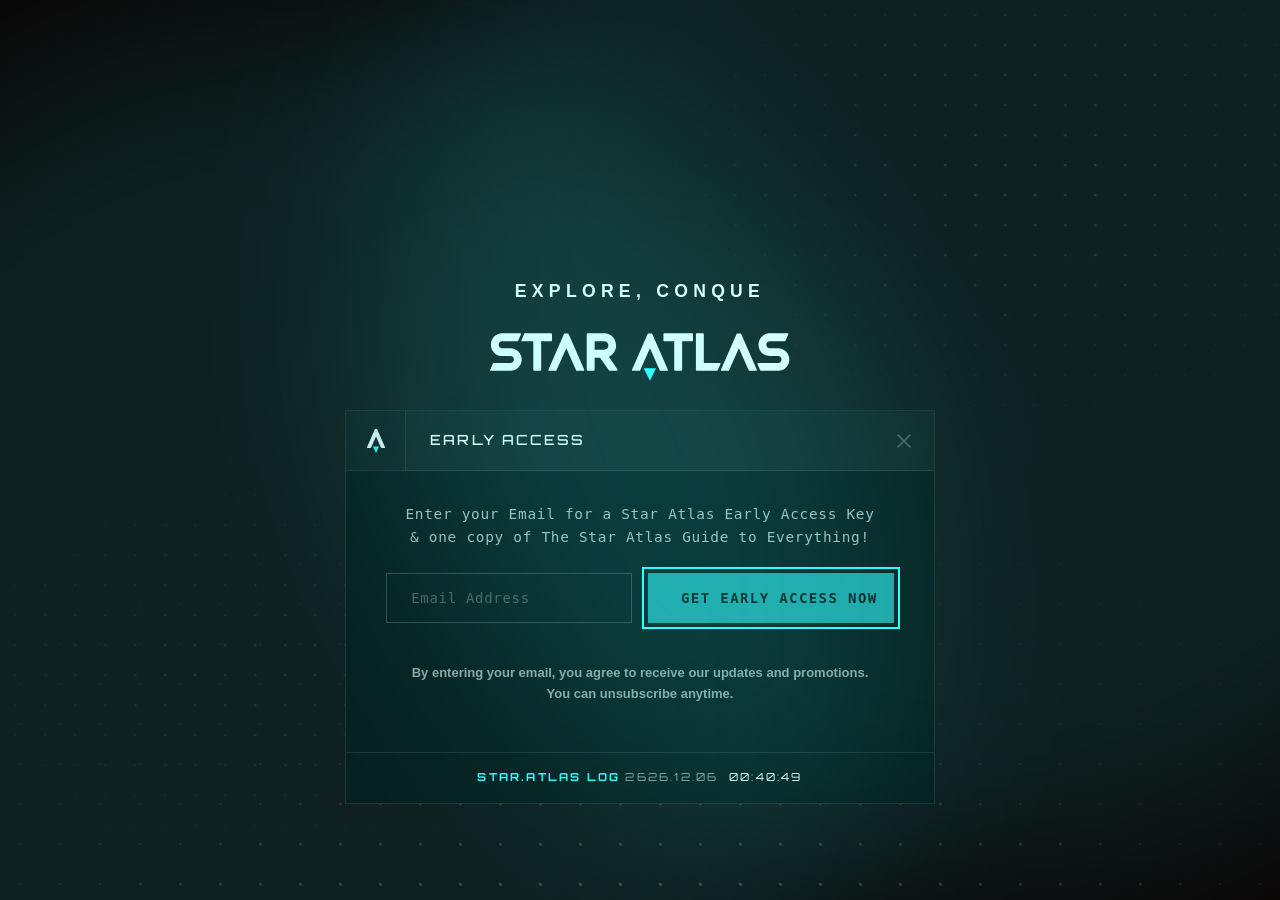
==== commit a8a7abdc: "fix mobile navigation menu" ====
--- a/index.html
+++ b/index.html
@@ -120,21 +120,28 @@
                 <div class="logo">
                     <img src="Logo.svg" alt="Star Atlas">
                 </div>
-                <ul class="nav-links">
-                    <li class="has-dropdown">
-                        <a href="#game">Game</a>
-                        <ul class="dropdown-menu">
-                            <li><a href="https://store.epicgames.com/en-US/p/star-atlas-bead34" target="_blank" rel="noopener noreferrer">Star Atlas</a></li>
-                            <li><a href="https://based.staratlas.com/" target="_blank" rel="noopener noreferrer">SAGE Labs</a></li>
-                            <li><a href="https://holosim.staratlas.com/" target="_blank" rel="noopener noreferrer">Holosim</a></li>
-                        </ul>
-                    </li>
-                    <li><a href="https://experience.staratlas.com" target="_blank" rel="noopener noreferrer">Experience</a></li>
-                    <li><a href="https://experience.staratlas.com/newsroom" target="_blank" rel="noopener noreferrer">News & Info</a></li>
-                    <li><a href="https://experience.staratlas.com/contact" target="_blank" rel="noopener noreferrer">Contact</a></li>
-                </ul>
-                <div class="nav-cta">
-                    <a href="https://play.staratlas.com/market/" target="_blank" rel="noopener noreferrer" class="download-btn"><span>Galactic Marketplace</span></a>
+                <button class="mobile-menu-toggle" type="button" aria-label="Open navigation menu" aria-controls="primary-navigation" aria-expanded="false">
+                    <span></span>
+                    <span></span>
+                    <span></span>
+                </button>
+                <div class="mobile-nav-panel" id="primary-navigation">
+                    <ul class="nav-links">
+                        <li class="has-dropdown">
+                            <a href="#game">Game</a>
+                            <ul class="dropdown-menu">
+                                <li><a href="https://store.epicgames.com/en-US/p/star-atlas-bead34" target="_blank" rel="noopener noreferrer">Star Atlas</a></li>
+                                <li><a href="https://based.staratlas.com/" target="_blank" rel="noopener noreferrer">SAGE Labs</a></li>
+                                <li><a href="https://holosim.staratlas.com/" target="_blank" rel="noopener noreferrer">Holosim</a></li>
+                            </ul>
+                        </li>
+                        <li><a href="https://experience.staratlas.com" target="_blank" rel="noopener noreferrer">Experience</a></li>
+                        <li><a href="https://experience.staratlas.com/newsroom" target="_blank" rel="noopener noreferrer">News & Info</a></li>
+                        <li><a href="https://experience.staratlas.com/contact" target="_blank" rel="noopener noreferrer">Contact</a></li>
+                    </ul>
+                    <div class="nav-cta">
+                        <a href="https://play.staratlas.com/market/" target="_blank" rel="noopener noreferrer" class="download-btn"><span>Galactic Marketplace</span></a>
+                    </div>
                 </div>
             </div>
         </div>
--- a/styles.css
+++ b/styles.css
@@ -1,318 +1,620 @@
-/* STAR ATLAS - PREMIUM REDESIGN - DESIGN SYSTEM */
-
-@import url('https://fonts.googleapis.com/css2?family=Inter:wght@300;400;500;600&family=Outfit:wght@300;400;500;700&family=Space+Mono:ital,wght@0,400;0,700;1,400&display=swap');
-
+/* SAGE Editor Suite Inspired Styles for Star Atlas */
+
+/* Font Imports */
+@import url('https://api.fontshare.com/v2/css?f[]=tabular@300,400,500,600,700,800&display=swap');
+@import url('https://fonts.googleapis.com/css2?family=Orbitron:wght@400;500;600;700&display=swap');
+
+/* Variables */
 :root {
-    /* Colors */
-    --bg-dark: #030408;
-    --bg-surface: #0a0b10;
-    --bg-surface-glass: rgba(10, 11, 16, 0.65);
-    --bg-surface-glass-hover: rgba(15, 17, 24, 0.85);
-
+    --primary-color: #FF4500;
+    --secondary-color: #FF6B35;
+    --accent-color: #FFA500;
+    --dark-bg: #0A0000;
+    --darker-bg: #000000;
     --text-primary: #ffffff;
-    --text-secondary: rgba(255, 255, 255, 0.65);
-    --text-tertiary: rgba(255, 255, 255, 0.4);
-
-    --accent-cyan: #32feff;
-    --accent-cyan-hover: #5affff;
-    --accent-cyan-glow: rgba(50, 254, 255, 0.25);
-    --accent-cyan-glow-strong: rgba(50, 254, 255, 0.5);
-
-    --accent-gold: #f2c94c;
-    --accent-danger: #ff4757;
-    --accent-success: #2ed573;
-
-    --border-light: rgba(255, 255, 255, 0.08);
-    --border-focus: rgba(50, 254, 255, 0.4);
-
-    /* Typography */
-    --font-sans: 'Inter', sans-serif;
-    --font-display: 'Outfit', sans-serif;
-    --font-mono: 'Space Mono', monospace;
-
-    /* Spacing */
-    --spacing-2xs: 0.25rem;
-    --spacing-xs: 0.5rem;
-    --spacing-sm: 1rem;
-    --spacing-md: 2rem;
-    --spacing-lg: 4rem;
-    --spacing-xl: 8rem;
-    --spacing-2xl: 12rem;
-
-    /* Layout */
-    --container-width: 1400px;
-    --container-padding: 2rem;
-    --nav-height: 80px;
-
-    /* Effects */
-    --transition-fast: 0.2s cubic-bezier(0.16, 1, 0.3, 1);
-    --transition-smooth: 0.4s cubic-bezier(0.16, 1, 0.3, 1);
-    --transition-slow: 0.8s cubic-bezier(0.16, 1, 0.3, 1);
-
-    --radius-sm: 4px;
-    --radius-md: 8px;
-    --radius-lg: 16px;
-    --radius-xl: 24px;
-    --radius-full: 9999px;
-
-    --shadow-sm: 0 4px 12px rgba(0, 0, 0, 0.4);
-    --shadow-lg: 0 12px 32px rgba(0, 0, 0, 0.6);
-    --shadow-glow: 0 0 24px var(--accent-cyan-glow);
-    --shadow-glow-strong: 0 0 32px var(--accent-cyan-glow-strong);
-}
-
-/* Base Styles */
+    --text-secondary: #989898;
+    --card-bg: rgba(255, 255, 255, 0.02);
+    --card-border: rgba(255, 69, 0, 0.1);
+    --accent-gradient: linear-gradient(135deg, #32feff 0%, #5affff 100%);
+    --grid-color: rgba(255, 69, 0, 0.02);
+    --dot-color: rgba(255, 69, 0, 0.08);
+}
+
+/* Reset */
 * {
     margin: 0;
     padding: 0;
     box-sizing: border-box;
 }
 
-::selection {
-    background: var(--accent-cyan);
-    color: var(--bg-dark);
-}
-
-html {
-    font-size: 16px;
-    scroll-behavior: smooth;
-}
-
-body {
-    background-color: var(--bg-dark);
-    color: var(--text-primary);
-    font-family: var(--font-sans);
-    font-weight: 400;
-    line-height: 1.6;
-    overflow-x: hidden;
-    -webkit-font-smoothing: antialiased;
-    -moz-osx-font-smoothing: grayscale;
-}
-
-a {
+/* Accessibility / SEO helpers */
+.sr-only {
+    position: absolute !important;
+    width: 1px !important;
+    height: 1px !important;
+    padding: 0 !important;
+    margin: -1px !important;
+    overflow: hidden !important;
+    clip: rect(0, 0, 0, 0) !important;
+    white-space: nowrap !important;
+    border: 0 !important;
+}
+
+/* Internal-link styling that preserves the existing visual design */
+.slide-title-link {
     color: inherit;
     text-decoration: none;
-    transition: color var(--transition-fast);
-}
-
-/* Typography Classes */
-h1,
-h2,
-h3,
-h4,
-h5,
-h6 {
-    font-family: var(--font-display);
-    font-weight: 500;
-    line-height: 1.1;
-    letter-spacing: -0.02em;
-}
-
-.text-mono {
-    font-family: var(--font-mono);
-    text-transform: uppercase;
-    letter-spacing: 0.05em;
-}
-
-/* Layout Containers */
-.container {
-    max-width: var(--container-width);
-    margin: 0 auto;
-    padding: 0 var(--container-padding);
-}
-
-.section {
-    padding: var(--spacing-2xl) 0;
-    position: relative;
-    z-index: 2;
-}
-
-.section-header {
-    margin-bottom: var(--spacing-lg);
-    display: flex;
-    flex-direction: column;
-    gap: var(--spacing-sm);
-}
-
-.section-eyebrow {
-    color: var(--accent-cyan);
-    font-size: 0.875rem;
-    font-weight: 600;
-}
-
-.section-title {
-    font-size: clamp(2.5rem, 5vw, 4rem);
-    font-weight: 300;
-}
-
-/* Background Effects */
-.bg-grid {
+}
+.slide-title-link:hover,
+.slide-title-link:focus {
+    color: inherit;
+    text-decoration: none;
+}
+
+/* Text Selection */
+::selection {
+    background-color: #32feff !important;
+    color: #000 !important;
+}
+
+::-moz-selection {
+    background-color: #32feff !important;
+    color: #000 !important;
+}
+
+/* Ensure selection works everywhere */
+*::selection {
+    background-color: #32feff !important;
+    color: #000 !important;
+}
+
+*::-moz-selection {
+    background-color: #32feff !important;
+    color: #000 !important;
+}
+
+/* Smooth Scrolling */
+html {
+    scroll-behavior: smooth;
+}
+
+/* Base */
+body {
+    font-family: 'Tabular', 'Inter', -apple-system, BlinkMacSystemFont, 'Segoe UI', Roboto, sans-serif;
+    font-weight: 800;
+    background-color: var(--dark-bg);
+    /*background-image: 
+        radial-gradient(ellipse 800px 600px at 20% 30%, rgba(50, 254, 255, 0.08) 0%, transparent 40%),
+        radial-gradient(ellipse 600px 800px at 80% 70%, rgba(50, 254, 255, 0.06) 0%, transparent 40%),
+        radial-gradient(ellipse 1000px 800px at 50% 100%, rgba(50, 254, 255, 0.04) 0%, transparent 50%);*/
+    color: var(--text-primary);
+    overflow-x: hidden;
+    line-height: 1.6;
+    position: relative;
+    min-height: 100vh;
+    z-index: 0;
+}
+
+/* Custom Cursor */
+body::after {
+    content: '';
+    position: fixed;
+    width: 20px;
+    height: 20px;
+    border: 2px solid var(--primary-color);
+    border-radius: 50%;
+    pointer-events: none;
+    z-index: 10000;
+    transition: transform 0.1s ease;
+    mix-blend-mode: difference;
+}
+
+/* Selection */
+::selection {
+    background: var(--primary-color);
+    color: var(--dark-bg);
+}
+
+/* Scrollbar */
+::-webkit-scrollbar {
+    width: 8px;
+}
+
+::-webkit-scrollbar-track {
+    background: var(--dark-bg);
+    border-radius: 0;
+}
+
+::-webkit-scrollbar-thumb {
+    background: #32feff;
+    border-radius: 0;
+}
+
+::-webkit-scrollbar-thumb:hover {
+    background: #5affff;
+}
+
+/* Grid Background */
+.grid-container {
     position: fixed;
     top: 0;
     left: 0;
-    width: 100vw;
-    height: 100vh;
-    z-index: 0;
+    width: 100%;
+    height: 100%;
     pointer-events: none;
-    background-image:
-        linear-gradient(to right, rgba(255, 255, 255, 0.03) 1px, transparent 1px),
-        linear-gradient(to bottom, rgba(255, 255, 255, 0.03) 1px, transparent 1px);
-    background-size: 60px 60px;
-    mask-image: radial-gradient(circle at center, black 30%, transparent 80%);
-}
-
-.bg-glow {
+    z-index: -1;
+}
+
+/* Mouse follow spotlight effect for dot grid */
+.mouse-spotlight {
     position: fixed;
-    width: 600px;
-    height: 600px;
-    background: radial-gradient(circle, var(--accent-cyan-glow) 0%, transparent 70%);
+    width: 300px;
+    height: 300px;
     border-radius: 50%;
     pointer-events: none;
-    z-index: 1;
-    filter: blur(60px);
+    z-index: 0;
+    backdrop-filter: brightness(12) contrast(3) saturate(2);
+    -webkit-backdrop-filter: brightness(12) contrast(3) saturate(2);
     transform: translate(-50%, -50%);
-    transition: left 0.5s ease-out, top 0.5s ease-out;
+    opacity: 0;
+    transition: opacity 0.3s ease;
+    mask-image: radial-gradient(circle,
+        black 0%,
+        rgba(0, 0, 0, 0.95) 15%,
+        rgba(0, 0, 0, 0.7) 25%,
+        rgba(0, 0, 0, 0.3) 35%,
+        transparent 50%
+    );
+    -webkit-mask-image: radial-gradient(circle,
+        black 0%,
+        rgba(0, 0, 0, 0.95) 15%,
+        rgba(0, 0, 0, 0.7) 25%,
+        rgba(0, 0, 0, 0.3) 35%,
+        transparent 50%
+    );
+}
+
+.grid-layer {
+    position: absolute;
+    top: 0;
+    left: 0;
+    width: 100%;
+    height: 100%;
+}
+
+.grid-layer.dots {
+    background-image: 
+        radial-gradient(circle, rgba(255, 0, 0, 0.4) 0.8px, transparent 1px),
+        radial-gradient(circle, rgba(0, 255, 255, 0.4) 0.8px, transparent 1px);
+    background-size: 30px 30px;
+    background-position: -0.5px -0.3px, 0.5px 0.3px;
+    opacity: 0.8;
+    animation: drift 80s linear infinite;
+    mask-image: 
+        radial-gradient(ellipse 60% 60% at 20% 80%, rgba(0,0,0,1) 0%, transparent 50%),
+        radial-gradient(ellipse 60% 60% at 80% 20%, rgba(0,0,0,1) 0%, transparent 50%),
+        linear-gradient(to bottom, transparent 0%, transparent 90vh, rgba(0,0,0,0.5) 95vh, rgba(0,0,0,1) 100vh);
+    -webkit-mask-image: 
+        radial-gradient(ellipse 60% 60% at 20% 80%, rgba(0,0,0,1) 0%, transparent 50%),
+        radial-gradient(ellipse 60% 60% at 80% 20%, rgba(0,0,0,1) 0%, transparent 50%),
+        linear-gradient(to bottom, transparent 0%, transparent 90vh, rgba(0,0,0,0.5) 95vh, rgba(0,0,0,1) 100vh);
+    mask-composite: add;
+    -webkit-mask-composite: source-over;
+}
+
+.grid-layer.grid {
+    background-image: 
+        linear-gradient(rgba(50, 254, 255, 0.05) 1px, transparent 1px),
+        linear-gradient(90deg, rgba(50, 254, 255, 0.05) 1px, transparent 1px);
+    background-size: 50px 50px;
+    opacity: 0;
+    mask-image: linear-gradient(to bottom, transparent 0%, transparent 95vh, rgba(0,0,0,1) 100vh);
+    -webkit-mask-image: linear-gradient(to bottom, transparent 0%, transparent 95vh, rgba(0,0,0,1) 100vh);
+}
+
+.grid-layer.accent {
+    background: radial-gradient(ellipse at 50% 0%, rgba(50, 254, 255, 0.1) 0%, transparent 40%);
+    opacity: 0;
+    mask-image: linear-gradient(to bottom, transparent 0%, transparent 95vh, rgba(0,0,0,1) 100vh);
+    -webkit-mask-image: linear-gradient(to bottom, transparent 0%, transparent 95vh, rgba(0,0,0,1) 100vh);
+}
+
+@keyframes drift {
+    0% { transform: translate(0, 0); }
+    100% { transform: translate(-30px, -30px); }
+}
+
+/* Glow Effects - More Strategic */
+.glow-container {
+    position: fixed;
+    top: 0;
+    left: 0;
+    width: 100%;
+    height: 100%;
+    pointer-events: none;
+    z-index: 2;
+}
+
+.glow {
+    position: absolute;
+    width: 1200px;
+    height: 1200px;
+    border-radius: 50%;
+    filter: blur(100px);
+    opacity: 0.126;
+}
+
+.glow:nth-child(1) {
+    background: #32feff;
+    top: -300px;
+    right: -300px;
+    animation: glow-float 30s ease-in-out infinite;
+}
+
+.glow:nth-child(2) {
+    background: #32feff;
+    bottom: -300px;
+    left: -300px;
+    animation: glow-float 35s ease-in-out infinite reverse;
+}
+
+@keyframes glow-float {
+    0%, 100% { transform: translate(0, 0) scale(1); }
+    50% { transform: translate(-50px, 50px) scale(1.1); }
+}
+
+/* Fixed bottom chromatic dot grid */
+.bottom-chromatic-grid {
+    position: fixed;
+    top: 0;
+    left: 0;
+    width: 100%;
+    height: 100%;
+    pointer-events: none;
+    z-index: 0;
+    background-image: 
+        radial-gradient(circle, rgba(255, 0, 0, 0.18) 0.8px, transparent 1px),
+        radial-gradient(circle, rgba(0, 255, 255, 0.18) 0.8px, transparent 1px);
+    background-size: 25px 25px;
+    background-position: -0.5px -0.3px, 0.5px 0.3px;
+    opacity: 0.5;
+    mask-image: 
+        radial-gradient(ellipse 70% 70% at 15% 85%, rgba(0,0,0,0.6) 0%, transparent 40%),
+        radial-gradient(ellipse 70% 70% at 85% 15%, rgba(0,0,0,0.6) 0%, transparent 40%),
+        linear-gradient(to bottom, transparent 0%, transparent 95vh, rgba(0,0,0,0.3) 98vh, rgba(0,0,0,0.5) 100vh);
+    -webkit-mask-image: 
+        radial-gradient(ellipse 70% 70% at 15% 85%, rgba(0,0,0,0.6) 0%, transparent 40%),
+        radial-gradient(ellipse 70% 70% at 85% 15%, rgba(0,0,0,0.6) 0%, transparent 40%),
+        linear-gradient(to bottom, transparent 0%, transparent 95vh, rgba(0,0,0,0.3) 98vh, rgba(0,0,0,0.5) 100vh);
+    mask-composite: add;
+    -webkit-mask-composite: source-over;
+}
+
+/* Loading Bar */
+.loading-bar {
+    position: fixed;
+    top: 0;
+    left: 0;
+    width: 100%;
+    height: 2px;
+    background: linear-gradient(90deg, transparent, #32feff, #5affff, transparent);
+    transform: scaleX(0);
+    transform-origin: left;
+    z-index: 10000;
+    transition: transform 0.3s ease;
+}
+
+.loading-bar.active {
+    animation: loading 2.5s ease-in-out;
+}
+
+@keyframes loading {
+    0% { 
+        transform: scaleX(0);
+        transform-origin: left;
+    }
+    50% { 
+        transform: scaleX(1);
+        transform-origin: left;
+    }
+    51% {
+        transform-origin: right;
+    }
+    100% { 
+        transform: scaleX(0);
+        transform-origin: right;
+    }
 }
 
 /* Navigation */
-.nav-shell {
+nav {
     position: fixed;
     top: 0;
     width: 100%;
-    height: var(--nav-height);
-    z-index: 100;
+    background: rgba(0, 0, 0, 0.9);
+    backdrop-filter: blur(20px);
+    z-index: 1000;
+    transition: all 0.3s ease;
+    border-bottom: 1px solid rgba(255, 255, 255, 0.1);
+}
+
+nav.scrolled {
+    background: rgba(0, 0, 0, 0.95);
+    backdrop-filter: blur(25px);
+    box-shadow: 0 4px 30px rgba(0, 0, 0, 0.8);
+}
+
+.nav-top {
+    padding: 0.5rem 5%;
+    border-bottom: 1px solid var(--card-border);
+    font-size: 0.75rem;
+    color: var(--text-secondary);
     display: flex;
-    align-items: center;
-    transition: var(--transition-smooth);
-    border-bottom: 1px solid transparent;
-}
-
-.nav-shell.scrolled {
-    background: var(--bg-surface-glass);
-    backdrop-filter: blur(20px);
-    -webkit-backdrop-filter: blur(20px);
-    border-bottom-color: var(--border-light);
+    justify-content: flex-end;
+    gap: 2rem;
+    font-family: 'Tabular', sans-serif;
+    letter-spacing: 0.1em;
+}
+
+.nav-top a {
+    color: var(--text-secondary);
+    text-decoration: none;
+    transition: all 0.3s;
+    position: relative;
+}
+
+.nav-top a::before {
+    content: '>';
+    position: absolute;
+    left: -12px;
+    opacity: 0;
+    color: #32feff;
+    transition: all 0.3s;
+}
+
+.nav-top a:hover {
+    color: #32feff;
+    transform: translateX(3px);
+}
+
+.nav-top a:hover::before {
+    opacity: 1;
+    left: -10px;
+}
+
+.nav-main {
+    padding: 1rem 5%;
 }
 
 .nav-container {
-    width: 100%;
-    max-width: var(--container-width);
-    margin: 0 auto;
-    padding: 0 var(--container-padding);
     display: flex;
     justify-content: space-between;
     align-items: center;
-}
-
-.nav-logo img {
-    height: 32px;
+    max-width: 1400px;
+    margin: 0 auto;
+    position: relative;
+}
+
+.logo {
+    height: 40px;
+    transition: transform 0.3s;
+}
+
+.logo:hover {
+    transform: scale(1.05);
+}
+
+.logo img {
+    height: 100%;
     width: auto;
-    transition: var(--transition-fast);
-}
-
-.nav-logo:hover img {
-    opacity: 0.8;
-    filter: drop-shadow(0 0 10px var(--accent-cyan-glow));
+    filter: brightness(0) invert(1);
+    transition: filter 0.3s;
+}
+
+.logo:hover img {
+    filter: brightness(0) invert(1) drop-shadow(0 0 20px rgba(255, 69, 0, 0.5));
 }
 
 .nav-links {
     display: flex;
-    gap: var(--spacing-md);
+    gap: 3rem;
+    align-items: center;
     list-style: none;
 }
 
-.nav-link {
-    font-family: var(--font-mono);
+.mobile-nav-panel {
+    display: flex;
+    align-items: center;
+    justify-content: space-between;
+    flex: 1;
+    gap: 2rem;
+    margin-left: 3rem;
+}
+
+.mobile-menu-toggle {
+    display: none;
+    align-items: center;
+    justify-content: center;
+    flex-direction: column;
+    gap: 5px;
+    width: 44px;
+    height: 44px;
+    margin: 0 0 0 auto;
+    padding: 0;
+    border: 1px solid rgba(255, 255, 255, 0.18);
+    background: rgba(255, 255, 255, 0.04);
+    color: #ffffff;
+    cursor: pointer;
+}
+
+.mobile-menu-toggle span {
+    display: block;
+    width: 22px;
+    height: 2px;
+    background: currentColor;
+    transition: transform 0.25s ease, opacity 0.2s ease;
+}
+
+.mobile-menu-toggle:focus-visible {
+    outline: 2px solid #32feff;
+    outline-offset: 3px;
+}
+
+body.mobile-nav-open .mobile-menu-toggle span:nth-child(1) {
+    transform: translateY(7px) rotate(45deg);
+}
+
+body.mobile-nav-open .mobile-menu-toggle span:nth-child(2) {
+    opacity: 0;
+}
+
+body.mobile-nav-open .mobile-menu-toggle span:nth-child(3) {
+    transform: translateY(-7px) rotate(-45deg);
+}
+
+body.mobile-nav-open nav {
+    overflow: visible !important;
+}
+
+.nav-links a {
+    color: rgba(255, 255, 255, 0.7);
+    text-decoration: none;
+    transition: all 0.3s;
+    font-weight: 400;
     font-size: 0.875rem;
-    color: var(--text-secondary);
     text-transform: uppercase;
-    transition: var(--transition-fast);
-    position: relative;
-}
-
-.nav-link:hover {
-    color: var(--text-primary);
-}
-
-.nav-link::after {
+    letter-spacing: 0.05em;
+    position: relative;
+    font-family: 'Tabular', monospace;
+}
+
+.nav-links a::after {
     content: '';
     position: absolute;
-    bottom: -4px;
+    bottom: -5px;
     left: 0;
     width: 0;
     height: 1px;
-    background: var(--accent-cyan);
-    transition: var(--transition-smooth);
-}
-
-.nav-link:hover::after {
+    background: #32feff;
+    transition: width 0.3s;
+}
+
+.nav-links a:hover {
+    color: #32feff;
+}
+
+.nav-links a:hover::after {
     width: 100%;
 }
 
-/* Buttons */
-.btn {
-    display: inline-flex;
+.nav-cta {
+    display: flex;
     align-items: center;
-    justify-content: center;
-    padding: 0.875rem 2rem;
-    font-family: var(--font-mono);
+    gap: 1rem;
+}
+
+.platform-icons {
+    display: flex;
+    gap: 0.8rem;
+    padding-right: 1rem;
+    border-right: 1px solid var(--card-border);
+}
+
+.platform-icon {
+    width: 20px;
+    height: 20px;
+    opacity: 0.6;
+    transition: all 0.3s;
+    cursor: pointer;
+}
+
+.platform-icon:hover {
+    opacity: 1;
+    transform: translateY(-2px) scale(1.1);
+    filter: drop-shadow(0 2px 5px rgba(50, 254, 255, 0.5));
+}
+
+.download-btn {
+    background: #000;
+    color: rgba(255, 255, 255, 0.8);
+    padding: 0.8rem 2rem;
+    border: none;
+    border-radius: 0;
+    font-weight: 600;
+    text-decoration: none;
+    transition: all 0.3s;
+    text-transform: uppercase;
     font-size: 0.875rem;
-    text-transform: uppercase;
-    letter-spacing: 0.05em;
-    border-radius: var(--radius-sm);
+    letter-spacing: 0.1em;
     cursor: pointer;
-    transition: var(--transition-smooth);
-    border: 1px solid transparent;
-    background: transparent;
-    color: var(--text-primary);
     position: relative;
     overflow: hidden;
-}
-
-.btn-primary {
-    background: var(--text-primary);
-    color: var(--bg-dark);
-    font-weight: 700;
-}
-
-.btn-primary:hover {
-    background: var(--accent-cyan);
-    box-shadow: var(--shadow-glow);
-    color: var(--bg-dark);
-    transform: translateY(-2px);
-}
-
-.btn-secondary {
-    border-color: var(--border-light);
-    background: rgba(255, 255, 255, 0.03);
-    backdrop-filter: blur(10px);
-}
-
-.btn-secondary:hover {
-    border-color: var(--accent-cyan);
-    background: rgba(50, 254, 255, 0.05);
-    color: var(--accent-cyan);
-}
-
-.btn:disabled {
-    opacity: 0.5;
-    cursor: not-allowed;
-    pointer-events: none;
+    font-family: 'Tabular', monospace;
+    z-index: 1;
+}
+
+.download-btn span {
+    position: relative;
+    z-index: 2;
+}
+
+.download-btn::before {
+    content: '';
+    position: absolute;
+    top: 0;
+    left: -100%;
+    width: 100%;
+    height: 100%;
+    background: #32feff;
+    transition: left 0.3s;
+    z-index: 0;
+}
+
+.download-btn::after {
+    content: '→';
+    position: absolute;
+    right: 20px;
+    opacity: 0;
+    transition: all 0.3s;
+    color: inherit;
+    z-index: 2;
+}
+
+.download-btn:hover {
+    color: #000;
+    text-shadow: 0 0 8px rgba(0, 0, 0, 0.3);
+    box-shadow: 0 4px 15px rgba(50, 254, 255, 0.3);
+}
+
+.download-btn:hover::before {
+    left: 0;
+}
+
+.download-btn:hover::after {
+    opacity: 1;
+    right: 15px;
 }
 
 /* Hero Section */
 .hero {
     height: 100vh;
-    min-height: 800px;
-    position: relative;
     display: flex;
-    align-items: center;
-    justify-content: center;
+    align-items: flex-end;
+    justify-content: flex-start;
+    position: relative;
     overflow: hidden;
-    z-index: 2;
-}
-
-.hero-video-bg {
+    margin-top: 0;
+    background: radial-gradient(ellipse at center, rgba(50, 254, 255, 0.05) 0%, transparent 50%);
+    transition: margin-top 0.5s ease;
+    z-index: 1;
+}
+
+/* When nav is visible, add margin */
+body.content-unlocked .hero {
+    margin-top: 80px;
+}
+
+.video-background {
     position: absolute;
     top: 0;
     left: 0;
@@ -322,988 +624,4338 @@
     z-index: -2;
 }
 
-.hero-overlay {
+.video-overlay {
     position: absolute;
     top: 0;
     left: 0;
     width: 100%;
     height: 100%;
-    background: linear-gradient(to bottom,
-            rgba(3, 4, 8, 0.4) 0%,
-            rgba(3, 4, 8, 0.7) 60%,
-            var(--bg-dark) 100%);
+    background: 
+        radial-gradient(ellipse at center, transparent 0%, rgba(10, 0, 0, 0) 100%),
+        linear-gradient(to bottom, 
+            rgba(10, 0, 0, 0.1) 0%, 
+            rgba(10, 0, 0, 0.3) 70%, 
+            rgba(10, 0, 0, 1) 100%);
     z-index: -1;
 }
 
 .hero-content {
+    text-align: left;
+    z-index: 10;
+    max-width: 600px;
+    padding: 0 4rem 12rem 4rem;
+    position: relative;
+}
+
+.hero-logo {
+    width: 300px;
+    max-width: 85vw;
+    opacity: 0;
+    animation: chromaticLogo 1.8s ease forwards;
+    /*filter: brightness(0) invert(1);*/
+    position: relative;
+    transition: filter 0.3s ease;
+    cursor: pointer;
+}
+
+/* Chromatic aberration on logo hover */
+.hero-logo:hover {
+    filter: 
+        drop-shadow(-1.9px -0.6px 0 rgba(255, 0, 0, 0.25))
+        drop-shadow(1.9px 0.6px 0 rgba(0, 255, 255, 0.25)) !important;
+}
+
+/* Update tagline for proper line breaks */
+.hero-tagline {
+    font-size: 1.1rem;
+    color: var(--text-primary);
+    margin-bottom: 0.5rem;
+    font-weight: 800;
+    letter-spacing: 0.3em;
+    text-transform: uppercase;
+    opacity: 0;
+    animation: chromaticEntry 1.5s ease 0.5s forwards;
+    font-family: 'Tabular', sans-serif;
+    line-height: 1.5;
     text-align: center;
-    max-width: 900px;
-    padding: var(--spacing-md);
+    position: relative;
+    transition: text-shadow 0.3s ease;
+}
+
+.hero-tagline span {
+    display: block !important;
+    margin: 0 auto;
+    width: 100%;
+}
+
+/* Chromatic aberration effect on hover */
+.hero-tagline:hover {
+    text-shadow: 
+        -1.9px -0.6px 0 rgba(255, 0, 0, 0.25),
+        1.9px 0.6px 0 rgba(0, 255, 255, 0.25) !important;
+}
+
+/* Terminal Box Styles */
+.terminal-box {
+    background: rgba(0, 0, 0, 0.9);
+    border: 1px solid rgba(255, 255, 255, 0.1);
+    overflow: hidden;
+    max-width: 1000px;
+    width: 100%;
+    margin: 0 auto;
+    backdrop-filter: blur(20px);
+    position: relative;
+    z-index: 3;
+    transition: all 0.5s cubic-bezier(0.25, 0.46, 0.45, 0.94);
+}
+
+/* Sticky Terminal Box */
+.terminal-box.sticky {
+    position: fixed;
+    bottom: 2rem;
+    left: 2rem;
+    max-width: 400px;
+    width: calc(100% - 4rem);
+    z-index: 1000;
+    animation: slideInLeft 0.5s ease;
+}
+
+@keyframes slideInLeft {
+    from {
+        transform: translateX(-100%);
+        opacity: 0;
+    }
+    to {
+        transform: translateX(0);
+        opacity: 1;
+    }
+}
+
+/* Hide elements when sticky */
+.terminal-box.sticky .terminal-header,
+.terminal-box.sticky .terminal-footer,
+.terminal-box.sticky .terminal-description,
+.terminal-box.sticky .bottom-corners,
+.terminal-box.sticky::before,
+.terminal-box.sticky::after {
+    display: none;
+}
+
+/* Slimmer terminal body when sticky */
+.terminal-box.sticky .terminal-body {
+    padding: 1.5rem;
+}
+
+/* Adjust form layout when sticky */
+.terminal-box.sticky .early-access-form {
+    gap: 0.75rem;
+}
+
+.terminal-box.sticky .hero-submit-btn {
+    padding: 0.8rem 1.5rem;
+    font-size: 0.75rem;
+}
+
+/* Mobile responsive sticky terminal */
+@media (max-width: 768px) {
+    .terminal-box.sticky {
+        left: 1rem;
+        bottom: 1rem;
+        width: calc(100% - 2rem);
+        max-width: none;
+    }
+    
+    .terminal-box.sticky .terminal-body {
+        padding: 1rem;
+    }
+    
+    .terminal-box.sticky .early-access-form {
+        flex-direction: column;
+    }
+    
+    .terminal-box.sticky .hero-submit-btn {
+        width: 100%;
+    }
+}
+
+
+
+
+
+.bottom-corners {
+    position: absolute;
+    bottom: 0;
+    left: 0;
+    right: 0;
+    height: 1px;
+    pointer-events: none;
+}
+
+.bottom-corners::before,
+.bottom-corners::after {
+    content: '';
+    position: absolute;
+    width: 20px;
+    height: 20px;
+    border: 1px solid rgba(255, 255, 255, 0.3);
+}
+
+.bottom-corners::before {
+    bottom: -1px;
+    left: -1px;
+    border-right: none;
+    border-top: none;
+}
+
+.bottom-corners::after {
+    bottom: -1px;
+    right: -1px;
+    border-left: none;
+    border-top: none;
+}
+
+.terminal-header {
+    background: rgba(255, 255, 255, 0.05);
+    border-bottom: 1px solid rgba(255, 255, 255, 0.1);
+    padding: 0;
+    display: flex;
+    justify-content: flex-start;
+    align-items: stretch;
+    height: 60px;
+}
+
+.terminal-icon-box {
+    width: 60px;
+    height: 60px;
+    background: rgba(0, 0, 0, 0.3);
+    border-right: 1px solid rgba(255, 255, 255, 0.1);
+    display: flex;
+    align-items: center;
+    justify-content: center;
+    flex-shrink: 0;
+}
+
+.terminal-icon {
+    width: 24px;
+    height: 24px;
+    opacity: 0.9;
+}
+
+.terminal-title {
+    color: rgb(255, 255, 255);
+    font-size: 0.875rem;
+    font-family: 'Orbitron', monospace;
+    letter-spacing: 0.15em;
+    font-weight: 500;
+    padding: 0 1.5rem;
+    display: flex;
+    align-items: center;
+    flex: 1;
+    text-transform: uppercase;
+}
+
+.terminal-close {
+    background: transparent;
+    border: none;
+    color: rgba(255, 255, 255, 0.3);
+    cursor: pointer;
+    padding: 0;
+    width: 60px;
+    height: 60px;
+    display: flex;
+    align-items: center;
+    justify-content: center;
+    transition: all 0.3s ease;
+    position: relative;
+}
+
+.terminal-close:hover {
+    color: rgba(255, 255, 255, 0.6);
+    background: rgba(255, 255, 255, 0.05);
+}
+
+.terminal-close svg {
+    width: 14px;
+    height: 14px;
+}
+
+.terminal-body {
+    padding: 2rem 2.5rem 2.5rem;
+    width: 100%;
+    box-sizing: border-box;
+}
+
+/* Terminal Footer with Log Line */
+.terminal-footer {
+    background: rgba(0, 0, 0, 0.3);
+    border-top: 1px solid rgba(255, 255, 255, 0.1);
+    padding: 1rem;
+    display: flex;
+    justify-content: center;
+    align-items: center;
+}
+
+/* Star Atlas Log Line - copied from SAGE Editor Suite */
+.star-atlas-log {
+    font-family: 'Orbitron', monospace;
+    font-size: 11px;
+    font-weight: 400;
+    letter-spacing: 0.2em;
+    color: rgba(255, 255, 255, 0.6);
+    position: relative;
+    overflow: hidden;
+    text-transform: uppercase;
+    transition: color 0.3s ease;
+}
+
+.star-atlas-log::before {
+    content: 'STAR.ATLAS LOG ';
+    color: #32feff;
+    font-weight: 700;
+}
+
+.star-atlas-log::after {
+    content: '';
+    position: absolute;
+    bottom: -1px;
+    left: 0;
+    right: 0;
+    height: 1px;
+    background: #32feff;
+    opacity: 0.2;
+    animation: scanline 3s ease-in-out infinite;
+}
+
+@keyframes scanline {
+    0%, 100% { opacity: 0.2; transform: scaleX(1); }
+    50% { opacity: 0.5; transform: scaleX(0.98); }
+}
+
+.star-atlas-log:hover {
+    color: rgba(255, 255, 255, 1);
+}
+
+.star-atlas-log:hover::after {
+    opacity: 0.5;
+    animation-duration: 0.5s;
+}
+
+/* Separate styling for date and time */
+.star-atlas-log .log-date {
+    margin-right: 0.5em;
+}
+
+.star-atlas-log .log-time {
+    color: rgba(255, 255, 255, 1);
+    font-weight: 400;
+}
+
+.terminal-description {
+    color: rgba(255, 255, 255, 0.7);
+    font-size: 0.9rem;
+    margin-bottom: 1.5rem;
+    font-family: 'Tabular', monospace;
+    text-align: center;
+    letter-spacing: 0.05em;
+    font-weight: 300;
+}
+
+/* Update form styles to match terminal aesthetic */
+.early-access-form {
+    display: flex;
+    gap: 1rem;
+    width: 100%;
+    align-items: stretch;
+    justify-content: space-between;
+}
+
+/* Email input wrapper for overlay effect */
+.email-input-wrapper {
+    position: relative;
+    flex: 1 1 0;
+    min-width: 0;
+}
+
+.hero-email-input {
+    width: 100%;
+    padding: 1rem 1.5rem;
+    background: rgba(0, 0, 0, 0.5);
+    border: 1px solid rgba(255, 255, 255, 0.2);
+    border-radius: 0;
+    color: transparent;
+    font-size: 0.875rem;
+    font-family: 'Tabular', monospace;
+    font-weight: 400;
+    transition: all 0.3s ease;
+    letter-spacing: 0.05em;
+    position: relative;
+    box-sizing: border-box;
+    caret-color: white;
+}
+
+/* Email display overlay */
+.email-display {
+    position: absolute;
+    top: 50%;
+    left: 1.5rem;
+    transform: translateY(-50%);
+    pointer-events: none;
+    font-size: 0.875rem;
+    font-family: 'Tabular', monospace;
+    font-weight: 400;
+    letter-spacing: 0.05em;
+    color: var(--text-primary);
+    white-space: nowrap;
+}
+
+.email-display .email-local {
+    color: var(--text-primary);
+}
+
+.email-display .email-domain {
+    color: #32feff;
+}
+
+.hero-email-input::placeholder {
+    color: rgba(255, 255, 255, 0.3);
+}
+
+/* Show placeholder when empty */
+.hero-email-input:placeholder-shown {
+    color: rgba(255, 255, 255, 0.3);
+}
+
+/* Email display starts hidden */
+.email-display {
     opacity: 0;
-    transform: translateY(30px);
-    animation: fadeUpIn 1.2s cubic-bezier(0.16, 1, 0.3, 1) 0.2s forwards;
-}
-
-.hero-title {
-    font-size: clamp(3rem, 8vw, 6rem);
-    font-weight: 300;
-    line-height: 1.05;
-    margin-bottom: var(--spacing-sm);
-    text-shadow: 0 10px 30px rgba(0, 0, 0, 0.8);
-}
-
-.hero-subtitle {
-    font-size: clamp(1.125rem, 2vw, 1.5rem);
-    color: var(--text-secondary);
-    font-weight: 300;
-    margin-bottom: var(--spacing-lg);
-    max-width: 600px;
-    margin-inline: auto;
-}
-
-.hero-actions {
+    transition: opacity 0.2s ease;
+}
+
+.hero-email-input:focus {
+    outline: none;
+    border-color: rgba(255, 255, 255, 1);
+    background: rgba(0, 0, 0, 0.7);
+    box-shadow: 0 0 10px rgba(255, 255, 255, 0.2);
+}
+
+.hero-submit-btn {
+    background: #32feff;
+    color: #000;
+    padding: 1rem 2rem;
+    border: 1px solid #32feff;
+    border-radius: 0;
+    font-weight: 600;
+    font-size: 0.875rem;
+    cursor: pointer;
+    transition: all 0.3s;
+    text-transform: uppercase;
+    letter-spacing: 0.1em;
+    white-space: nowrap;
+    font-family: 'Tabular', monospace;
+    position: relative;
+    overflow: hidden;
+    width: 100%;
+    box-sizing: border-box;
+    z-index: 0;
+}
+
+/* Button wrapper for corner brackets */
+.button-wrapper {
+    position: relative;
+    flex: 1 1 0;
+    min-width: 0;
+    display: flex;
+}
+
+/* Full rectangle border - offset from button */
+.button-wrapper::before {
+    content: '';
+    position: absolute;
+    top: -6px;
+    left: -6px;
+    right: -6px;
+    bottom: -6px;
+    border: 2px solid #32feff;
+    pointer-events: none;
+    z-index: 2;
+    transition: all 0.3s ease;
+}
+
+/* Sweep effect overlay */
+.hero-submit-btn::before {
+    content: '';
+    position: absolute;
+    top: 0;
+    left: -100%;
+    width: 100%;
+    height: 100%;
+    background: linear-gradient(90deg, 
+        transparent, 
+        rgba(255, 255, 255, 0.4), 
+        transparent
+    );
+    transition: left 0.5s ease;
+    z-index: 1;
+}
+
+/* Secondary radial effect */
+.hero-submit-btn::after {
+    content: '';
+    position: absolute;
+    top: 50%;
+    left: 50%;
+    width: 0;
+    height: 0;
+    background: radial-gradient(circle, 
+        rgba(255, 255, 255, 0.3), 
+        transparent 70%
+    );
+    transform: translate(-50%, -50%);
+    transition: width 0.6s ease, height 0.6s ease;
+    z-index: 1;
+}
+
+/* Ensure text stays on top */
+.hero-submit-btn {
+    position: relative;
+}
+
+.hero-submit-btn span {
+    position: relative;
+    z-index: 2;
+}
+
+.hero-submit-btn:hover:not(:disabled) {
+    background: #5affff;
+    border-color: #5affff;
+    transform: translateY(-2px);
+    text-shadow: 0 0 8px rgba(0, 0, 0, 0.3);
+}
+
+/* Trigger sweep animation on hover */
+.hero-submit-btn:hover::before {
+    left: 100%;
+}
+
+/* Trigger radial expansion on hover */
+.hero-submit-btn:hover::after {
+    width: 300%;
+    height: 300%;
+}
+
+/* Animate rectangle border on hover */
+.button-wrapper:hover::before {
+    border-color: #fff;
+    transform: translateY(-2px);
+}
+
+.hero-submit-btn:disabled {
+    opacity: 0.6;
+    cursor: not-allowed;
+}
+
+/* Update hero-cta to ensure proper centering */
+.hero-cta {
     display: flex;
     flex-direction: column;
     align-items: center;
-    gap: var(--spacing-md);
-}
-
-/* Email Capture Premium Widget */
-.email-widget {
-    background: var(--bg-surface-glass);
-    border: 1px solid var(--border-light);
-    border-radius: var(--radius-full);
-    padding: 0.5rem;
+    gap: 1.5rem;
+    width: 100%;
+    position: relative;
+}
+
+/* Align hero-cta to left when content is bottom-left */
+.hero-content.bottom-left .hero-cta {
+    align-items: flex-start;
+}
+
+/* Extended radial dotted grid around terminal */
+.hero-cta::before {
+    content: '';
+    position: absolute;
+    bottom: -50vh;
+    left: 50%;
+    width: 200vw;
+    height: 150vh;
+    transform: translateX(-50%);
+    background-image: 
+        radial-gradient(circle, rgba(255, 0, 0, 0.75) .8px, transparent 1px),
+        radial-gradient(circle, rgba(0, 255, 255, 0.65) .8px, transparent 1px);
+        /*radial-gradient(circle, rgba(255, 255, 255, 0.5) 0.5px, transparent 0.5px)*/
+    background-size: 40px 40px;
+    background-position: -0.5px -0.3px, 0.5px 0.3px, center center;
+    mask-image: radial-gradient(ellipse 80% 100% at center bottom, rgba(0,0,0,1) 0%, rgba(0,0,0,0.8) 25%, rgba(0,0,0,0.2) 40%, transparent 60%);
+    -webkit-mask-image: radial-gradient(ellipse 80% 100% at center bottom, rgba(0,0,0,1) 0%, rgba(0,0,0,0.8) 25%, rgba(0,0,0,0.2) 40%, transparent 60%);
+    pointer-events: none;
+    z-index: -1;
+    animation: gridPulse 20s ease-in-out infinite;
+}
+
+@keyframes gridPulse {
+    0%, 100% {
+        opacity: 0.8;
+        transform: translateX(-50%) scale(1);
+    }
+    50% {
+        opacity: 1;
+        transform: translateX(-50%) scale(1.02);
+    }
+}
+
+.play-btn {
+    background: #32feff;
+    color: #000;
+    padding: 1.2rem 3.5rem;
+    border: 1px solid #32feff;
+    font-weight: 600;
+    font-size: 1rem;
+    cursor: pointer;
+    transition: all 0.3s;
+    text-transform: uppercase;
+    letter-spacing: 0.1em;
+    text-decoration: none;
+    display: inline-block;
+    position: relative;
+    font-family: 'Tabular', monospace;
+    box-shadow: 0 4px 15px rgba(50, 254, 255, 0.3);
+    overflow: hidden;
+}
+
+.play-btn::before {
+    content: '';
+    position: absolute;
+    top: 50%;
+    left: 50%;
+    width: 0;
+    height: 0;
+    background: rgba(255, 255, 255, 0.2);
+    border-radius: 50%;
+    transform: translate(-50%, -50%);
+    transition: width 0.6s, height 0.6s;
+}
+
+.play-btn:hover::before {
+    width: 300px;
+    height: 300px;
+}
+
+.play-btn:hover {
+    background: #5affff;
+    border-color: #5affff;
+    transform: translateY(-2px) scale(1.02);
+    box-shadow: 0 8px 25px rgba(50, 254, 255, 0.4);
+}
+
+.watch-trailer-btn {
+    background: transparent;
+    color: var(--text-primary);
+    padding: 1.2rem 2.5rem;
+    border: 2px solid rgba(255, 255, 255, 0.2);
+    font-weight: 800;
+    font-size: 1rem;
+    cursor: pointer;
+    transition: all 0.3s;
+    text-transform: uppercase;
+    letter-spacing: 0.1em;
+    text-decoration: none;
+    display: inline-flex;
+    align-items: center;
+    gap: 0.8rem;
+    font-family: 'Tabular', sans-serif;
+    position: relative;
+    overflow: hidden;
+}
+
+.watch-trailer-btn::before {
+    content: '';
+    position: absolute;
+    top: 0;
+    left: -100%;
+    width: 100%;
+    height: 100%;
+    background: rgba(255, 69, 0, 0.1);
+    transition: left 0.3s;
+}
+
+.watch-trailer-btn:hover {
+    border-color: var(--primary-color);
+    color: var(--primary-color);
+    transform: translateY(-2px);
+}
+
+.watch-trailer-btn:hover::before {
+    left: 0;
+}
+
+/* Section Headers */
+.section-header {
+    background: rgba(255, 255, 255, 0.05);
+    border-bottom: 1px solid rgba(255, 255, 255, 0.1);
+    padding: 0;
     display: flex;
+    justify-content: space-between;
+    align-items: stretch;
+    height: 60px;
+    margin: -80px -3rem 3rem -3rem;
+    position: relative;
+    opacity: 0;
+    animation: fadeInLeft 0.8s ease forwards;
+}
+
+@keyframes fadeInLeft {
+    from {
+        opacity: 0;
+        transform: translateX(-30px);
+    }
+    to {
+        opacity: 1;
+        transform: translateX(0);
+    }
+}
+
+.section-number {
+    color: #32feff;
+    font-size: 0.875rem;
+    font-family: 'Orbitron', monospace;
+    letter-spacing: 0.15em;
+    font-weight: 500;
+    padding: 0 2rem;
+    display: flex;
+    align-items: center;
+    justify-content: center;
+    text-transform: uppercase;
+    background: rgba(0, 0, 0, 0.3);
+    border-right: 1px solid rgba(255, 255, 255, 0.1);
+    height: 100%;
+    width: 120px;
+}
+
+.section-title {
+    color: rgb(255, 255, 255);
+    font-size: 0.875rem;
+    font-family: 'Orbitron', monospace;
+    letter-spacing: 0.15em;
+    font-weight: 500;
+    padding: 0 1.5rem;
+    display: flex;
+    align-items: center;
+    flex: 1;
+    text-transform: uppercase;
+    margin: 0;
+}
+
+.section-line {
+    display: none;
+}
+
+/* Section Icon Wrapper */
+.section-icon-wrapper {
+    position: absolute;
+    top: 50%;
+    right: 22px;
+    transform: translateY(-50%);
+    z-index: 10;
+}
+
+/* Section Icon */
+.section-icon {
+    width: 16px;
+    height: auto;
+    opacity: 0.1;
+    filter: brightness(0) invert(1);
+    cursor: pointer;
+    transition: all 0.3s ease;
+    display: block;
+}
+
+.section-icon-wrapper:hover .section-icon {
+    opacity: 1;
+    filter: none;
+    transform: scale(1.1);
+}
+
+/* Tooltip wrapper for proper positioning */
+.section-header {
+    overflow: visible !important;
+}
+
+/* Section Tooltip */
+.section-tooltip {
+    position: absolute;
+    right: calc(100% + 12px);
+    top: 50%;
+    transform: translateY(-50%);
+    color: rgba(255, 255, 255, 1);
+    font-family: 'Orbitron', monospace;
+    font-size: 9px;
+    font-weight: 100;
+    letter-spacing: 0.15em;
+    white-space: nowrap;
+    opacity: 0;
+    pointer-events: none;
+    transition: all 0.3s ease;
+    z-index: 1000;
+}
+
+.section-icon-wrapper:hover .section-tooltip {
+    opacity: 1;
+}
+
+/* News Section */
+.news-section {
+    padding: 120px 5%;
+    max-width: 1400px;
+    margin: 0 auto;
+    position: relative;
+    z-index: 10;
+    background: rgba(0, 0, 0, 0.9);
+    border: 1px solid rgba(255, 255, 255, 0.1);
+    backdrop-filter: blur(20px);
+}
+
+.news-nav {
+    display: flex;
+    gap: 1rem;
+    margin-bottom: 3rem;
+}
+
+.news-nav button {
+    background: transparent;
+    border: 1px solid var(--card-border);
+    color: var(--text-secondary);
+    padding: 0.6rem 1.8rem;
+    cursor: pointer;
+    transition: all 0.3s;
+    font-size: 0.75rem;
+    text-transform: uppercase;
+    letter-spacing: 0.1em;
+    font-family: 'Tabular', sans-serif;
+    position: relative;
+    overflow: hidden;
+}
+
+.news-nav button::before {
+    content: '';
+    position: absolute;
+    top: 0;
+    left: -100%;
     width: 100%;
-    max-width: 480px;
+    height: 100%;
+    background: rgba(255, 69, 0, 0.05);
+    transition: left 0.3s;
+}
+
+.news-nav button:hover::before,
+.news-nav button.active::before {
+    left: 0;
+}
+
+.news-nav button:hover,
+.news-nav button.active {
+    border-color: var(--primary-color);
+    color: var(--primary-color);
+    transform: translateY(-1px);
+}
+
+.news-grid {
+    display: grid;
+    grid-template-columns: repeat(auto-fit, minmax(350px, 1fr));
+    gap: 2rem;
+}
+
+.news-card {
+    background: rgba(0, 0, 0, 0.9);
+    border: 1px solid rgba(255, 255, 255, 0.1);
+    overflow: hidden;
+    transition: all 0.4s;
+    cursor: pointer;
+    position: relative;
+    transform-style: preserve-3d;
+    backdrop-filter: blur(10px);
+}
+
+.news-card::before {
+    content: '';
+    position: absolute;
+    top: 0;
+    left: 0;
+    right: 0;
+    height: 2px;
+    background: linear-gradient(90deg, transparent, #32feff, transparent);
+    transform: scaleX(0);
+    transition: transform 0.4s;
+    opacity: 0.8;
+}
+
+.news-card:hover {
+    transform: translateY(-8px);
+    border-color: rgba(50, 254, 255, 0.3);
+    box-shadow: 0 10px 30px rgba(50, 254, 255, 0.1);
+}
+
+.news-card:hover::before {
+    transform: scaleX(1);
+}
+
+.news-image {
+    width: 100%;
+    height: 200px;
+    background: 
+        linear-gradient(135deg, rgba(255, 69, 0, 0.05) 0%, transparent 100%);
+    position: relative;
+    overflow: hidden;
+}
+
+.news-image::after {
+    content: '';
+    position: absolute;
+    top: 0;
+    left: -100%;
+    width: 100%;
+    height: 100%;
+    background: linear-gradient(90deg, transparent, rgba(255, 255, 255, 0.05), transparent);
+    transition: left 0.8s;
+}
+
+.news-card:hover .news-image::after {
+    left: 100%;
+}
+
+.news-badge {
+    position: absolute;
+    top: 1rem;
+    left: 1rem;
+    background: #32feff;
+    color: #000;
+    padding: 0.4rem 1.2rem;
+    font-size: 0.7rem;
+    font-weight: 600;
+    text-transform: uppercase;
+    letter-spacing: 0.1em;
+    font-family: 'Tabular', monospace;
+}
+
+.news-content {
+    padding: 1.8rem;
+}
+
+.news-date {
+    color: #32feff;
+    font-size: 0.75rem;
+    margin-bottom: 0.8rem;
+    font-family: 'Orbitron', monospace;
+    letter-spacing: 0.1em;
+    text-transform: uppercase;
+}
+
+.news-headline {
+    font-size: 1.1rem;
+    margin-bottom: 0.8rem;
+    font-weight: 600;
+    transition: color 0.3s;
+    font-family: 'Tabular', monospace;
+}
+
+.news-card:hover .news-headline {
+    color: #32feff;
+}
+
+.news-excerpt {
+    color: rgba(255, 255, 255, 0.7);
+    font-size: 0.875rem;
+    line-height: 1.6;
+    font-family: 'Tabular', monospace;
+    font-weight: 300;
+}
+
+/* Ships Section */
+.ships-section {
+    padding: 120px 5%;
+    position: relative;
+    z-index: 10;
+    background: linear-gradient(to bottom, transparent, rgba(255, 69, 0, 0.01), transparent);
+}
+
+.ships-section::before {
+    content: '';
+    position: absolute;
+    top: 0;
+    left: 0;
+    right: 0;
+    height: 1px;
+    background: linear-gradient(to right, transparent, var(--primary-color), transparent);
+    opacity: 0.3;
+}
+
+.ship-showcase {
+    display: grid;
+    grid-template-columns: 1fr 1fr;
+    gap: 4rem;
+    align-items: center;
+    max-width: 1200px;
+    margin: 0 auto;
+}
+
+.ship-info h3 {
+    font-size: 2.5rem;
+    margin-bottom: 1rem;
+    background: var(--accent-gradient);
+    -webkit-background-clip: text;
+    -webkit-text-fill-color: transparent;
+    font-weight: 800;
+    letter-spacing: 0.2em;
+    text-transform: uppercase;
+}
+
+.ship-stats {
+    display: grid;
+    grid-template-columns: repeat(2, 1fr);
+    gap: 1.5rem;
+    margin: 2rem 0;
+}
+
+.stat-item {
+    background: var(--card-bg);
+    padding: 1.5rem;
+    border: 1px solid var(--card-border);
+    position: relative;
+    overflow: hidden;
+    transition: all 0.3s;
+}
+
+.stat-item::before {
+    content: '';
+    position: absolute;
+    top: 0;
+    left: 0;
+    width: 3px;
+    height: 100%;
+    background: var(--primary-color);
+    transform: scaleY(0);
+    transition: transform 0.3s;
+    opacity: 0.8;
+}
+
+.stat-item:hover {
+    transform: translateX(3px);
+    border-color: rgba(255, 69, 0, 0.2);
+    background: rgba(255, 69, 0, 0.01);
+}
+
+.stat-item:hover::before {
+    transform: scaleY(1);
+}
+
+.stat-label {
+    color: var(--text-secondary);
+    font-size: 0.75rem;
+    text-transform: uppercase;
+    margin-bottom: 0.8rem;
+    letter-spacing: 0.15em;
+    font-family: 'Tabular', sans-serif;
+}
+
+.stat-bar {
+    height: 4px;
+    background: rgba(255, 255, 255, 0.05);
+    overflow: hidden;
+    position: relative;
+    border-radius: 2px;
+}
+
+.stat-fill {
+    height: 100%;
+    background: linear-gradient(90deg, var(--primary-color), var(--accent-color));
+    transition: width 1.5s ease;
+    position: relative;
+    border-radius: 2px;
+}
+
+.stat-fill::after {
+    content: '';
+    position: absolute;
+    top: 0;
+    right: 0;
+    width: 10px;
+    height: 100%;
+    background: white;
+    filter: blur(3px);
+    opacity: 0.5;
+    animation: stat-pulse 2s infinite;
+}
+
+@keyframes stat-pulse {
+    0%, 100% { opacity: 0.3; }
+    50% { opacity: 0.8; }
+}
+
+.ship-visual {
+    position: relative;
+    height: 400px;
+    display: flex;
+    align-items: center;
+    justify-content: center;
+    font-size: 10rem;
+    opacity: 0.9;
+}
+
+.ship-visual::before {
+    content: '';
+    position: absolute;
+    width: 300px;
+    height: 300px;
+    background: radial-gradient(circle, rgba(50, 254, 255, 0.05) 0%, transparent 60%);
+    animation: rotate 20s linear infinite;
+    filter: blur(30px);
+}
+
+.ship-visual::after {
+    content: '';
+    position: absolute;
+    width: 200px;
+    height: 200px;
+    border: 1px solid rgba(50, 254, 255, 0.2);
+    border-radius: 50%;
+    animation: rotate 25s linear infinite reverse;
+}
+
+@keyframes rotate {
+    from { transform: rotate(0deg); }
+    to { transform: rotate(360deg); }
+}
+
+/* Game Toggle Section */
+.game-section {
+    padding: 80px 3rem;
+    max-width: 1540px;
+    margin: 4rem auto;
+    position: relative;
+    z-index: 10;
+    background: rgba(0, 0, 0, 0.9);
+    border: 1px solid rgba(255, 255, 255, 0.1);
     backdrop-filter: blur(20px);
-    transition: var(--transition-smooth);
-}
-
-.email-widget:focus-within {
-    border-color: var(--accent-cyan);
-    box-shadow: 0 0 20px var(--accent-cyan-glow);
-    background: var(--bg-surface-glass-hover);
-}
-
-.email-widget input {
+}
+
+
+
+.section-subtitle {
+    text-align: center;
+    color: rgba(255, 255, 255, 0.7);
+    margin-bottom: 3rem;
+    font-size: 0.9rem;
+    font-family: 'Tabular', monospace;
+    letter-spacing: 0.05em;
+    font-weight: 300;
+}
+
+.toggle-container {
+    display: flex;
+    justify-content: center;
+    margin-bottom: 4rem;
+    gap: 0;
+    position: relative;
+}
+
+.toggle-container::before {
+    content: '';
+    position: absolute;
+    bottom: -1px;
+    left: 50%;
+    transform: translateX(-50%);
+    width: 100%;
+    max-width: 600px;
+    height: 1px;
+    background: linear-gradient(90deg, transparent, rgba(50, 254, 255, 0.3), transparent);
+}
+
+.toggle-btn {
+    background: rgba(0, 0, 0, 0.7);
+    border: 1px solid rgba(255, 255, 255, 0.1);
+    border-radius: 0;
+    color: rgba(255, 255, 255, 0.6);
+    font-size: 0.9rem;
+    font-family: 'Orbitron', monospace;
+    font-weight: 500;
+    transition: all 0.3s ease;
+    letter-spacing: 0.15em;
+    padding: 1.2rem 3rem;
+    cursor: pointer;
+    text-transform: uppercase;
+    position: relative;
+    overflow: hidden;
+    min-width: 250px;
+}
+
+.toggle-btn:first-child {
+    border-right: none;
+}
+
+.toggle-btn:first-child.active {
+    border-right: 1px solid #32feff;
+}
+
+.toggle-btn::before {
+    content: '';
+    position: absolute;
+    top: 0;
+    left: -100%;
+    width: 100%;
+    height: 100%;
+    background: rgba(255, 69, 0, 0.05);
+    transition: left 0.3s;
+}
+
+.toggle-btn:hover::before {
+    left: 0;
+}
+
+.toggle-btn:hover:not(.active) {
+    color: rgba(255, 255, 255, 0.9);
+    border-color: rgba(50, 254, 255, 0.3);
+    background: rgba(50, 254, 255, 0.02);
+}
+
+.toggle-btn.active {
+    color: #32feff;
+    border-color: #32feff;
+    background: rgba(50, 254, 255, 0.08);
+}
+
+.toggle-btn.active::after {
+    content: '';
+    position: absolute;
+    bottom: -1px;
+    left: 0;
+    right: 0;
+    height: 3px;
+    background: #32feff;
+}
+
+/* Add side glow effect */
+.toggle-btn:not(:first-child)::before {
+    content: '';
+    position: absolute;
+    left: -1px;
+    top: 0;
+    bottom: 0;
+    width: 1px;
+    background: linear-gradient(to bottom, transparent, rgba(255, 255, 255, 0.1), transparent);
+}
+
+.game-content {
+    display: none;
+    animation: fadeIn 0.5s;
+}
+
+.game-content.active {
+    display: block;
+}
+
+@keyframes fadeIn {
+    from { 
+        opacity: 0;
+        transform: translateY(20px);
+    }
+    to { 
+        opacity: 1;
+        transform: translateY(0);
+    }
+}
+
+.feature-grid {
+    display: grid;
+    grid-template-columns: repeat(auto-fit, minmax(280px, 1fr));
+    gap: 2rem;
+    margin-top: 3rem;
+}
+
+.feature-card {
+    background: rgba(0, 0, 0, 0.9);
+    border: 1px solid rgba(255, 255, 255, 0.1);
+    padding: 3rem 2.5rem;
+    transition: all 0.4s;
+    position: relative;
+    overflow: hidden;
+    cursor: pointer;
+    backdrop-filter: blur(10px);
+}
+
+.feature-card::before {
+    content: '';
+    position: absolute;
+    top: 0;
+    left: 0;
+    right: 0;
+    height: 1px;
+    background: linear-gradient(90deg, transparent, var(--primary-color), transparent);
+    opacity: 0;
+    transition: opacity 0.4s;
+}
+
+.feature-card:hover {
+    transform: translateY(-8px);
+    border-color: rgba(255, 69, 0, 0.2);
+    background: rgba(255, 69, 0, 0.01);
+}
+
+.feature-card:hover::before {
+    opacity: 1;
+}
+
+.feature-icon {
+    font-size: 3rem;
+    margin-bottom: 1.5rem;
+    filter: brightness(0.8);
+    display: inline-block;
+    animation: icon-float 3s ease-in-out infinite;
+    transition: all 0.3s;
+}
+
+.feature-card:hover .feature-icon {
+    transform: scale(1.1);
+    filter: brightness(1) drop-shadow(0 0 10px rgba(255, 69, 0, 0.5));
+}
+
+@keyframes icon-float {
+    0%, 100% { transform: translateY(0); }
+    50% { transform: translateY(-5px); }
+}
+
+.feature-title {
+    font-size: 1rem;
+    margin-bottom: 1rem;
+    font-weight: 600;
+    color: #32feff;
+    letter-spacing: 0.1em;
+    transition: color 0.3s;
+    font-family: 'Orbitron', monospace;
+    text-transform: uppercase;
+}
+
+.feature-card:hover .feature-title {
+    color: #5affff;
+}
+
+.feature-description {
+    color: rgba(255, 255, 255, 0.7);
+    line-height: 1.6;
+    font-size: 0.875rem;
+    font-family: 'Tabular', monospace;
+    font-weight: 300;
+}
+
+/* Economy Section */
+.economy-section {
+    padding: 80px 3rem;
+    max-width: 1540px;
+    margin: 4rem auto;
+    position: relative;
+    z-index: 10;
+    background: rgba(0, 0, 0, 0.9);
+    border: 1px solid rgba(255, 255, 255, 0.1);
+    backdrop-filter: blur(20px);
+}
+
+.economy-section::before {
+    content: '';
+    position: absolute;
+    top: 0;
+    left: 0;
+    right: 0;
+    height: 1px;
+    background: linear-gradient(to right, transparent, #32feff, transparent);
+    opacity: 0.3;
+}
+
+.stats-grid {
+    display: grid;
+    grid-template-columns: repeat(auto-fit, minmax(250px, 1fr));
+    gap: 2rem;
+    margin: 3rem 0;
+    max-width: 1000px;
+    margin-left: auto;
+    margin-right: auto;
+}
+
+.stat-card {
+    text-align: center;
+    padding: 0;
+    background: rgba(84, 254, 255, 0.09);
+    border: 1px solid rgba(255, 255, 255, 0.1);
+    transition: all 0.4s;
+    position: relative;
+    overflow: hidden;
+    backdrop-filter: blur(10px);
+}
+
+/* Pixel canvas styling */
+.stat-card pixel-canvas {
+    position: absolute;
+    inset: 0;
+    pointer-events: none;
+    width: 100%;
+    height: 100%;
+    z-index: 1;
+}
+
+/* Content container with proper z-index */
+.stat-card .stat-content {
+    position: relative;
+    z-index: 2;
+    padding: 3rem;
+}
+
+.stat-card::before {
+    content: '';
+    position: absolute;
+    top: 50%;
+    left: 50%;
+    width: 100%;
+    height: 100%;
+    background: radial-gradient(circle, rgba(50, 254, 255, 0.05) 0%, transparent 40%);
+    transform: translate(-50%, -50%) scale(0);
+    transition: transform 0.6s;
+    z-index: 0;
+}
+
+.stat-card:hover {
+    transform: translateY(-8px);
+    border-color: rgba(50, 254, 255, 0.2);
+    background: rgba(50, 254, 255, 0.04);
+}
+
+.stat-card:hover::before {
+    transform: translate(-50%, -50%) scale(1.5);
+}
+
+.stat-value {
+    font-size: 2.5rem;
+    font-weight: 600;
+    color: #32feff;
+    margin-bottom: 0.5rem;
+    font-family: 'Orbitron', monospace;
+    letter-spacing: 0.05em;
+    transition: all 0.3s;
+    text-shadow: none;
+}
+
+.stat-card:hover .stat-value {
+    transform: scale(1.05);
+    color: #5affff;
+    text-shadow: 0 4px 20px rgba(0, 0, 0, 0.9), 
+                 0 2px 10px rgba(0, 0, 0, 0.8),
+                 0 6px 30px rgba(0, 0, 0, 0.7),
+                 0 0 30px rgba(50, 254, 255, 0.4);
+}
+
+.stat-label {
+    color: rgba(255, 255, 255, 1);
+    font-size: 0.875rem;
+    text-transform: uppercase;
+    letter-spacing: 0.1em;
+    font-family: 'Tabular', monospace;
+    font-weight: 400;
+    transition: text-shadow 0.3s;
+    text-shadow: none;
+}
+
+.stat-card:hover .stat-label {
+    text-shadow: 0 2px 15px rgba(0, 0, 0, 0.9), 
+                 0 4px 8px rgba(0, 0, 0, 0.8),
+                 0 0 20px rgba(0, 0, 0, 0.7);
+}
+
+.economy-cta {
+    text-align: center;
+    margin-top: 4rem;
+}
+
+.secondary-btn {
+    display: inline-block;
+    background: #32feff;
+    color: #000;
+    padding: 1rem 2rem;
+    border: 1px solid #32feff;
+    border-radius: 0;
+    font-weight: 600;
+    font-size: 0.875rem;
+    cursor: pointer;
+    transition: all 0.3s;
+    text-transform: uppercase;
+    letter-spacing: 0.1em;
+    white-space: nowrap;
+    font-family: 'Tabular', monospace;
+    position: relative;
+    overflow: hidden;
+    text-decoration: none;
+    margin: 0 0.5rem;
+}
+
+.secondary-btn::before {
+    content: '';
+    position: absolute;
+    top: 0;
+    left: -100%;
+    width: 100%;
+    height: 100%;
+    background: rgba(255, 69, 0, 0.05);
+    transition: left 0.3s;
+}
+
+.secondary-btn::after {
+    content: '→';
+    position: absolute;
+    right: 20px;
+    opacity: 0;
+    transition: all 0.3s;
+}
+
+.secondary-btn:hover:not(:disabled) {
+    background: #5affff;
+    border-color: #5affff;
+    text-shadow: 0 0 8px rgba(0, 0, 0, 0.3);
+}
+
+.secondary-btn:hover::before {
+    left: 0;
+}
+
+.secondary-btn:hover::after {
+    opacity: 1;
+    right: 15px;
+}
+
+/* Community Section */
+.community-section {
+    padding: 120px 0 0;
+    max-width: 100%;
+    margin: 4rem auto 0;
+    position: relative;
+    z-index: 10;
+    overflow: hidden;
+}
+
+.community-section .section-header {
+    max-width: 1540px;
+    margin: 0 auto 4rem;
+    padding: 0 3rem;
+    display: none; /* Hidden but preserved for later use */
+}
+
+/* Community Description - moved above hero */
+.community-description {
+    font-size: 1rem;
+    color: var(--text-secondary);
+    max-width: 600px;
+    margin: 0 auto 3rem;
+    line-height: 1.8;
+    letter-spacing: 0.05em;
+    text-align: center;
+    padding: 0 3rem;
+}
+
+/* Community Hero Section */
+.community-hero {
+    position: relative;
+    background: url('src/community/comm-bg.jpg') center bottom no-repeat;
+    background-size: cover;
+    height: 550px;
+    margin-top: 2rem;
+    padding-top: 3rem;
+}
+
+.community-content-wrapper {
+    max-width: 1540px;
+    margin: 0 auto;
+    padding: 0 3rem;
+    position: relative;
+    height: 100%;
+}
+
+/* Visual Content Container */
+.community-visual-content {
+    display: flex;
+    justify-content: space-between;
+    align-items: flex-end;
+    position: absolute;
+    bottom: 0;
+    left: 0;
+    right: 0;
+    padding: 0 3rem;
+    z-index: 1;
+}
+
+/* Characters Container */
+.community-characters {
+    display: flex;
+    align-items: flex-end;
+    position: relative;
+    height: 350px;
     flex: 1;
+}
+
+.community-char {
+    position: absolute;
+    bottom: 0;
+    height: auto;
+    opacity: 1;
+    transform: translateY(150px);
+    will-change: transform;
+}
+
+.char-left {
+    left: -20;
+    width: 280px;
+    z-index: 3;
+    animation-delay: 0.2s;
+}
+
+.char-mid {
+    left: 230px;
+    width: 350px;
+    z-index: 2;
+    animation-delay: 0.4s;
+}
+
+.char-right {
+    left: 520px;
+    width: 325px;
+    z-index: 1;
+    animation-delay: 0.6s;
+}
+
+/* Character Animation */
+.community-section.visible .community-char {
+    transform: translateY(0);
+}
+
+@keyframes charAppear {
+    from {
+        transform: translateY(50px);
+    }
+    to {
+        transform: translateY(0);
+    }
+}
+
+/* Discord Card Link */
+.discord-card-link {
+    text-decoration: none;
+    display: inline-block;
+    align-self: flex-end;
+    margin-right: 10rem;
+    margin-bottom: 50px;
+    position: relative;
+    z-index: 15;
+}
+
+/* Discord Card */
+.discord-card {
+    background: rgba(0, 0, 0, 0.9);
+    border: 1px solid rgba(255, 255, 255, 0.1);
+    backdrop-filter: blur(20px);
+    width: 300px;
+    transition: all 0.3s ease;
+    position: relative;
+    overflow: hidden;
+}
+
+.discord-card:hover {
+    transform: translateY(-5px);
+    border-color: rgba(255, 255, 255, 0.2);
+    box-shadow: 0 10px 30px rgba(0, 0, 0, 0.5);
+}
+
+@media (max-width: 768px) {
+    .discord-card:hover {
+        transform: translateY(-5px);
+    }
+}
+
+.discord-card-content {
+    padding: 0;
+}
+
+.discord-card-image {
+    position: relative;
+    overflow: hidden;
+    height: 350px;
+    display: flex;
+    align-items: center;
+    justify-content: center;
+    background: #000;
+}
+
+/* Pixel canvas styling for discord card */
+.discord-card-image pixel-canvas {
+    position: absolute;
+    inset: 0;
+    pointer-events: none;
+    width: 100%;
+    height: 100%;
+    z-index: 2;
+}
+
+.discord-card-image img {
+    width: 100%;
+    height: 100%;
+    object-fit: cover;
+    object-position: center bottom;
+    transition: transform 0.3s ease;
+    opacity: 0.7;
+}
+
+/* Card logos container */
+.card-logos {
+    position: absolute;
+    top: 50%;
+    left: 50%;
+    transform: translate(-50%, -50%);
+    display: flex;
+    flex-direction: column;
+    z-index: 3;
+    align-items: center;
+    gap: 1rem;
+    z-index: 2;
+}
+
+.discord-card-image .card-logos .star-atlas-logo {
+    width: 65px !important;
+    height: 65px !important;
+    object-fit: contain !important;
+    filter: drop-shadow(0 0 20px rgba(0, 0, 0, 0.9));
+    opacity: 1 !important;
+}
+
+.discord-logo {
+    width: 70px;
+    height: 70px;
+    color: #ffffff;
+    filter: drop-shadow(0 0 30px rgba(0, 0, 0, 0.9));
+}
+
+.discord-card:hover .discord-card-image img {
+    transform: scale(1.05);
+    opacity: 0.9;
+}
+
+/* Using carousel caption styles for Discord card text */
+.discord-card-text {
+    padding: 1.5rem;
+    background: rgba(0, 0, 0, 0.5);
+    border-top: 1px solid rgba(255, 255, 255, 0.1);
+}
+
+.discord-card-text .slide-title {
+    margin-bottom: 0.5rem;
+}
+
+.discord-card-text .slide-description {
+    margin-bottom: 0.5rem;
+}
+
+.discord-cta {
+    color: #ffffff;
+    text-decoration: none;
+    font-family: 'Tabular', monospace;
+    font-size: 0.875rem;
+    font-weight: 400;
+    transition: all 0.3s ease;
+    display: inline-block;
+    text-transform: lowercase;
+    letter-spacing: 0.05em;
+    position: relative;
+}
+
+.discord-cta::before {
+    content: '→ ';
+    opacity: 0.7;
+}
+
+.discord-card:hover .discord-cta {
+    color: #32feff;
+    transform: translateX(5px);
+}
+
+/* Footer */
+footer {
+    padding: 4rem 3rem 2rem;
+    background: rgba(0, 0, 0, 0.95);
+    text-align: center;
+    border: 1px solid rgba(255, 255, 255, 0.1);
+    border-bottom: none;
+    position: relative;
+    z-index: 100;
+    backdrop-filter: blur(20px);
+    margin-top: 0;
+}
+
+.footer-content {
+    max-width: 1400px;
+    margin: 0 auto;
+}
+
+.footer-links {
+    display: flex;
+    justify-content: center;
+    gap: 5rem;
+    margin-bottom: 3rem;
+    flex-wrap: wrap;
+}
+
+.footer-column h4 {
+    color: #32feff;
+    font-size: 0.875rem;
+    margin-bottom: 1.2rem;
+    text-transform: uppercase;
+    letter-spacing: 0.1em;
+    font-family: 'Orbitron', monospace;
+    font-weight: 500;
+}
+
+.footer-column ul {
+    list-style: none;
+}
+
+.footer-column a {
+    color: rgba(255, 255, 255, 0.7);
+    text-decoration: none;
+    font-size: 0.875rem;
+    line-height: 2.2;
+    transition: all 0.3s;
+    font-family: 'Tabular', monospace;
+    font-weight: 300;
+    display: inline-block;
+    position: relative;
+}
+
+.footer-column a::before {
+    content: '>';
+    position: absolute;
+    left: -12px;
+    opacity: 0;
+    color: #32feff;
+    transition: all 0.3s;
+}
+
+.footer-column a:hover {
+    color: #32feff;
+    transform: translateX(8px);
+}
+
+.footer-column a:hover::before {
+    opacity: 1;
+    left: -10px;
+}
+
+.footer-bottom {
+    padding-top: 2rem;
+    border-top: 1px solid var(--card-border);
+}
+
+.social-links {
+    display: flex;
+    justify-content: center;
+    gap: 2.5rem;
+    margin-bottom: 1.5rem;
+}
+
+.social-links a {
+    color: rgba(255, 255, 255, 0.7);
+    font-size: 1.5rem;
+    transition: all 0.3s;
+    display: inline-block;
+}
+
+.social-links a:hover {
+    color: #32feff;
+    transform: translateY(-3px) scale(1.1);
+}
+
+.footer-text {
+    color: rgba(255, 255, 255, 0.5);
+    font-size: 0.75rem;
+    font-family: 'Tabular', monospace;
+    font-weight: 300;
+    letter-spacing: 0.05em;
+}
+
+.footer-text a {
+    color: rgba(255, 255, 255, 0.7);
+    transition: color 0.3s;
+    text-decoration: none;
+}
+
+.footer-text a:hover {
+    color: #32feff;
+}
+
+/* Sticky Footer Bar */
+.sticky-footer-bar {
+    position: fixed;
+    bottom: -100px;
+    left: 0;
+    right: 0;
+    background: rgba(0, 0, 0, 0.7);
+    border-top: 1px solid rgba(255, 255, 255, 0.1);
+    backdrop-filter: blur(20px);
+    -webkit-backdrop-filter: blur(20px);
+    z-index: 999;
+    transition: bottom 0.5s cubic-bezier(0.25, 0.46, 0.45, 0.94);
+    height: 70px;
+}
+
+.sticky-footer-bar.visible {
+    bottom: 0;
+}
+
+.sticky-footer-bar.visible .footer-bar-icon-box,
+.sticky-footer-bar.visible .footer-bar-title,
+.sticky-footer-bar.visible .footer-bar-close,
+.sticky-footer-bar.visible .footer-timestamp {
+    bottom: 0;
+}
+
+.footer-bar-container {
+    width: 100%;
+    padding: 0;
+    display: flex;
+    justify-content: center;
+    align-items: stretch;
+    gap: 0;
+    height: 70px;
+    position: relative;
+}
+
+.footer-bar-icon-box {
+    position: fixed;
+    left: 0;
+    bottom: 0;
+    width: 70px;
+    height: 70px;
+    background: rgba(0, 0, 0, 0.3);
+    border-right: 1px solid rgba(255, 255, 255, 0.1);
+    border-top: 1px solid rgba(255, 255, 255, 0.1);
+    display: flex;
+    align-items: center;
+    justify-content: center;
+    z-index: 1000;
+}
+
+.footer-bar-icon {
+    width: 24px;
+    height: 24px;
+    opacity: 0.9;
+}
+
+.footer-bar-title {
+    position: fixed;
+    left: 70px;
+    bottom: 0;
+    height: 70px;
+    color: rgb(255, 255, 255);
+    font-size: 0.875rem;
+    font-family: 'Orbitron', monospace;
+    letter-spacing: 0.15em;
+    font-weight: 500;
+    text-transform: uppercase;
+    padding: 0 2rem;
+    display: flex;
+    align-items: center;
+    z-index: 1000;
+}
+
+.footer-bar-center {
+    display: flex;
+    align-items: center;
+    justify-content: center;
+    width: 100%;
+    max-width: 600px;
+    padding: 0 2rem;
+}
+
+.footer-email-form {
+    display: flex;
+    gap: 1rem;
+    align-items: stretch;
+    flex: 1;
+    max-width: 600px;
+}
+
+/* Footer Email input wrapper */
+.footer-email-wrapper {
+    position: relative;
+    flex: 1 1 0;
+    min-width: 0;
+}
+
+.footer-email-input {
+    width: 100%;
+    background: rgba(0, 0, 0, 0.5);
+    border: 1px solid rgba(255, 255, 255, 0.2);
+    color: transparent;
+    padding: 1rem 1.25rem;
+    font-size: 0.875rem;
+    font-family: 'Tabular', monospace;
+    font-weight: 400;
+    letter-spacing: 0.05em;
+    transition: all 0.3s ease;
+    min-width: 0;
+    caret-color: white;
+}
+
+/* Footer Email display overlay */
+.footer-email-display {
+    position: absolute;
+    top: 50%;
+    left: 1.25rem;
+    transform: translateY(-50%);
+    pointer-events: none;
+    font-size: 0.875rem;
+    font-family: 'Tabular', monospace;
+    font-weight: 400;
+    letter-spacing: 0.05em;
+    white-space: nowrap;
+    opacity: 0;
+    transition: opacity 0.2s ease;
+}
+
+.footer-email-display .footer-email-local {
+    color: var(--text-primary);
+}
+
+.footer-email-display .footer-email-domain {
+    color: #32feff;
+}
+
+.footer-email-input::placeholder {
+    color: rgba(255, 255, 255, 0.3);
+}
+
+/* Show placeholder when empty */
+.footer-email-input:placeholder-shown {
+    color: rgba(255, 255, 255, 0.3);
+}
+
+.footer-email-input:focus {
+    outline: none;
+    border-color: rgba(255, 255, 255, 0.5);
+    background: rgba(0, 0, 0, 0.7);
+}
+
+.footer-submit-btn {
+    background: #32feff;
+    color: #000;
+    border: none;
+    padding: 1rem 2rem;
+    font-size: 0.875rem;
+    font-weight: 600;
+    font-family: 'Tabular', monospace;
+    text-transform: uppercase;
+    letter-spacing: 0.1em;
+    cursor: pointer;
+    transition: all 0.3s ease;
+    white-space: nowrap;
+}
+
+.footer-submit-btn:hover {
+    background: #5affff;
+    transform: translateY(-1px);
+}
+
+.footer-submit-btn:disabled {
+    opacity: 0.6;
+    cursor: not-allowed;
+}
+
+/* Footer Timestamp */
+.footer-timestamp {
+    position: fixed;
+    right: 4rem;
+    bottom: 0;
+    height: 70px;
+    font-family: 'Orbitron', monospace;
+    font-size: 11px;
+    font-weight: 400;
+    letter-spacing: 0.2em;
+    color: rgba(255, 255, 255, 0.6);
+    text-transform: uppercase;
+    display: flex;
+    align-items: center;
+    gap: 0.5em;
+    z-index: 1000;
+}
+
+.footer-log-prefix {
+    color: #32feff;
+    font-weight: 700;
+}
+
+.footer-timestamp-date {
+    color: rgba(255, 255, 255, 0.6);
+    font-weight: 400;
+    transition: color 0.3s ease;
+}
+
+.footer-timestamp-time {
+    color: rgba(255, 255, 255, 1);
+    font-weight: 400;
+}
+
+.footer-timestamp:hover .footer-timestamp-date {
+    color: rgba(255, 255, 255, 1);
+}
+
+/* Close button */
+.footer-bar-close {
+    position: fixed;
+    right: 1.5rem;
+    bottom: 0;
     background: transparent;
     border: none;
-    color: var(--text-primary);
-    font-family: var(--font-sans);
-    font-size: 1rem;
-    padding: 0 1.5rem;
-    outline: none;
-}
-
-.email-widget input::placeholder {
-    color: var(--text-tertiary);
-}
-
-.email-widget .btn {
-    padding: 0.75rem 1.5rem;
-    border-radius: var(--radius-full);
-}
-
-/* Premium Card (Glassmorphism) */
-.glass-card {
-    background: var(--bg-surface-glass);
-    border: 1px solid var(--border-light);
-    border-radius: var(--radius-lg);
-    padding: var(--spacing-lg);
+    color: rgba(255, 255, 255, 0.3);
+    cursor: pointer;
+    padding: 0;
+    display: flex;
+    align-items: center;
+    justify-content: center;
+    transition: all 0.3s ease;
+    height: 70px;
+    width: auto;
+    z-index: 1000;
+}
+
+.footer-bar-close:hover {
+    color: rgba(255, 255, 255, 0.6);
+    background: rgba(255, 255, 255, 0.05);
+}
+
+.footer-bar-close svg {
+    width: 14px;
+    height: 14px;
+}
+
+/* Push main footer up when sticky footer is visible */
+footer {
+    transition: padding-bottom 0.5s cubic-bezier(0.25, 0.46, 0.45, 0.94);
+}
+
+body.footer-bar-visible footer {
+    padding-bottom: 6rem;
+}
+
+/* Old mobile styles removed - see new responsive styles below */
+
+/* Scroll Reveal Animation */
+.scroll-reveal {
+    opacity: 0;
+    transform: translateY(30px);
+    transition: all 0.8s ease;
+}
+
+.scroll-reveal.active {
+    opacity: 1;
+    transform: translateY(0);
+}
+
+/* Scan Line Effect */
+@keyframes scan {
+    0% { transform: translateY(-100%); }
+    100% { transform: translateY(100vh); }
+}
+
+.scan-line {
+    position: fixed;
+    width: 100%;
+    height: 2px;
+    background: linear-gradient(90deg, transparent, rgba(50, 254, 255, 0.5), transparent);
+    animation: scan 8s linear infinite;
+    pointer-events: none;
+    z-index: 5;
+    opacity: 0.3;
+}
+
+/* Glitch Text Effect */
+@keyframes glitch {
+    0%, 100% {
+        text-shadow: 
+            0 0 2px rgba(255, 69, 0, 0.5),
+            0 0 4px rgba(255, 69, 0, 0.3);
+    }
+    25% {
+        text-shadow: 
+            -1px 0 2px rgba(255, 0, 0, 0.5),
+            1px 0 2px rgba(255, 107, 0, 0.5),
+            0 0 4px rgba(255, 69, 0, 0.3);
+    }
+}
+
+.section-title:hover {
+    animation: glitch 0.3s ease infinite;
+}
+
+/* Community Section Responsive */
+@media (max-width: 1200px) {
+    .community-visual-content {
+        position: relative;
+        padding: 0 2rem;
+    }
+    
+    .community-characters {
+        height: 300px;
+    }
+    
+    .discord-card {
+        transform: translateY(-100px);
+    }
+}
+
+@media (max-width: 768px) {
+    .community-hero {
+        height: 150px;
+    }
+    
+    .community-characters {
+        height: 250px;
+    }
+    
+    .char-left {
+        width: 180px;
+        left: 0;
+    }
+    
+    .char-mid {
+        width: 220px;
+        left: 140px;
+    }
+    
+    .char-right {
+        width: 180px;
+        left: 300px;
+    }
+    
+    .discord-card {
+        width: 100%;
+        max-width: 350px;
+        margin: 1rem auto 0;
+        transform: translateY(0);
+        position: relative;
+    }
+    
+    .community-visual-content {
+        flex-direction: column;
+        position: relative;
+        margin-top: -100px;
+    }
+}
+
+/* Responsive */
+@media (max-width: 768px) {
+    .nav-top {
+        display: none;
+    }
+
+    body.mobile-nav-open {
+        overflow: hidden;
+    }
+
+    .nav-main {
+        padding: 0.85rem 5%;
+    }
+
+    .logo {
+        height: 32px;
+        flex: 0 1 auto;
+        max-width: calc(100vw - 116px);
+    }
+
+    .logo img {
+        max-width: 100%;
+    }
+
+    .mobile-menu-toggle {
+        display: flex;
+        flex: 0 0 44px;
+    }
+
+    .mobile-nav-panel {
+        display: none;
+        position: absolute;
+        top: calc(100% + 0.85rem);
+        left: 0;
+        right: 0;
+        flex-direction: column;
+        align-items: stretch;
+        gap: 1rem;
+        margin: 0;
+        padding: 1rem;
+        background: rgba(0, 0, 0, 0.96);
+        border: 1px solid rgba(255, 255, 255, 0.14);
+        box-shadow: 0 20px 60px rgba(0, 0, 0, 0.55);
+        backdrop-filter: blur(24px);
+        -webkit-backdrop-filter: blur(24px);
+    }
+
+    body.mobile-nav-open .mobile-nav-panel {
+        display: flex;
+    }
+
+    .nav-links {
+        display: flex;
+        flex-direction: column;
+        align-items: stretch;
+        gap: 0;
+        width: 100%;
+    }
+
+    .nav-links li {
+        width: 100%;
+    }
+
+    .nav-links a {
+        display: flex;
+        align-items: center;
+        min-height: 46px;
+        width: 100%;
+        padding: 0 0.25rem;
+    }
+
+    .nav-links a::after {
+        display: none;
+    }
+
+    .dropdown-menu {
+        position: static;
+        opacity: 1;
+        visibility: visible;
+        min-width: 0;
+        margin: 0.25rem 0 0.5rem;
+        background: rgba(255, 255, 255, 0.04);
+        border-color: rgba(255, 255, 255, 0.1);
+        backdrop-filter: none;
+        -webkit-backdrop-filter: none;
+    }
+
+    .dropdown-menu a {
+        min-height: 42px;
+        padding: 0 1rem;
+        font-size: 0.8rem;
+    }
+
+    .dropdown-menu a:hover {
+        padding-left: 1rem;
+    }
+
+    .nav-cta {
+        width: 100%;
+    }
+
+    .nav-cta .download-btn {
+        width: 100%;
+        justify-content: center;
+    }
+
+    .platform-icons {
+        display: none;
+    }
+
+    .hero {
+        margin-top: 60px;
+    }
+
+    .hero-logo {
+        width: 300px;
+    }
+
+    .hero-tagline {
+        font-size: 0.9rem;
+        letter-spacing: 0.1em;
+    }
+
+    .hero-content {
+        padding: 0 2rem 4rem 2rem;
+        max-width: 100%;
+    }
+
+    .hero-cta {
+        flex-direction: column;
+        width: 100%;
+    }
+
+    .section-title {
+        font-size: 1.8rem;
+    }
+
+    .toggle-btn {
+        padding: 0.8rem 2rem;
+        font-size: 0.75rem;
+    }
+
+    .feature-grid,
+    .news-grid {
+        grid-template-columns: 1fr;
+    }
+
+    .ship-showcase {
+        grid-template-columns: 1fr;
+    }
+
+    .ship-visual {
+        height: 300px;
+        font-size: 6rem;
+    }
+
+    .footer-links {
+        flex-direction: column;
+        gap: 2rem;
+        text-align: left;
+    }
+
+    .timestamp {
+        bottom: 10px;
+        right: 10px;
+        padding: 0.6rem 1rem;
+    }
+}
+
+/* Loading Animation */
+@keyframes fadeInUp {
+    from {
+        opacity: 0;
+        transform: translateY(30px);
+    }
+    to {
+        opacity: 1;
+        transform: translateY(0);
+    }
+}
+
+
+
+/* Performance Optimizations */
+.feature-card,
+.news-card,
+.stat-card {
+    will-change: transform;
+}
+
+/* Additional Enhancements */
+.neon-text {
+    text-shadow: 
+        0 0 10px var(--primary-color),
+        0 0 20px var(--primary-color),
+        0 0 30px var(--primary-color);
+}
+
+.gradient-border {
+    background: linear-gradient(var(--dark-bg), var(--dark-bg)) padding-box,
+                var(--accent-gradient) border-box;
+    border: 2px solid transparent;
+} 
+
+/* Video Carousel Styles */
+.video-carousel {
+    margin: 3rem 0 0 0;
+    max-width: 100%;
+    position: relative;
+}
+
+.carousel-container {
+    position: relative;
+    overflow: hidden;
+    background: rgba(0, 0, 0, 0.9);
+    border: 1px solid rgba(255, 255, 255, 0.1);
     backdrop-filter: blur(20px);
-    -webkit-backdrop-filter: blur(20px);
-    transition: var(--transition-smooth);
-    overflow: hidden;
-    position: relative;
-}
-
-.glass-card:hover {
-    border-color: rgba(255, 255, 255, 0.15);
-    transform: translateY(-4px);
-    box-shadow: var(--shadow-lg);
-}
-
-.glass-card::before {
-    content: '';
-    position: absolute;
-    top: 0;
-    left: 0;
+}
+
+.carousel-track {
+    display: flex;
+    transition: transform 0.5s ease-in-out;
+}
+
+.carousel-slide {
+    min-width: 100%;
+    position: relative;
+    opacity: 0;
+    transition: opacity 0.5s ease-in-out;
+}
+
+.carousel-slide.active {
+    opacity: 1;
+}
+
+.carousel-video {
     width: 100%;
-    height: 1px;
-    background: linear-gradient(90deg, transparent, rgba(255, 255, 255, 0.2), transparent);
-}
-
-/* Animations */
-@keyframes fadeUpIn {
+    height: auto;
+    max-height: 600px;
+    object-fit: cover;
+    background: #000;
+    display: block;
+}
+
+.slide-caption {
+    padding: 1.5rem;
+    background: rgba(0, 0, 0, 0.5);
+    border-top: 1px solid rgba(255, 255, 255, 0.1);
+}
+
+.slide-title {
+    color: #32feff;
+    font-size: 0.875rem;
+    font-family: 'Orbitron', monospace;
+    letter-spacing: 0.15em;
+    font-weight: 500;
+    text-transform: uppercase;
+    margin-bottom: 0.5rem;
+}
+
+.slide-description {
+    color: rgba(255, 255, 255, 0.7);
+    font-size: 0.875rem;
+    line-height: 1.6;
+    font-family: 'Tabular', monospace;
+    font-weight: 300;
+}
+
+.slide-link {
+    display: inline-block;
+    color: #32feff;
+    text-decoration: none;
+    font-weight: 400;
+    font-size: 0.875rem;
+    transition: all 0.3s ease;
+    margin-top: 0.5rem;
+    font-family: 'Tabular', monospace;
+    text-transform: uppercase;
+    letter-spacing: 0.1em;
+}
+
+.slide-link:hover {
+    color: #5affff;
+    transform: translateX(5px);
+}
+
+.slide-link::before {
+    content: '→ ';
+    opacity: 0.7;
+}
+
+/* Carousel Navigation - Hidden for auto-play */
+.carousel-btn {
+    display: none;
+}
+
+.carousel-prev {
+    display: none;
+}
+
+.carousel-next {
+    display: none;
+}
+
+/* Carousel Indicators - Hidden for auto-play */
+.carousel-indicators {
+    display: none;
+}
+
+.indicator {
+    display: none;
+}
+
+.indicator.active {
+    display: none;
+}
+
+/* Hide non-active slides */
+.carousel-slide:not(.active) {
+    display: none;
+}
+
+/* Community Image */
+.community-image-container {
+    animation: fadeIn 1s ease-out;
+}
+
+.community-image {
+    box-shadow: 0 10px 40px rgba(255, 69, 0, 0.2);
+    transition: transform 0.3s ease;
+}
+
+.community-image:hover {
+    transform: scale(1.02);
+}
+
+/* Responsive Carousel */
+@media (max-width: 768px) {
+    .carousel-btn {
+        width: 40px;
+        height: 40px;
+        font-size: 1.5rem;
+    }
+    
+    .carousel-prev {
+        left: 10px;
+    }
+    
+    .carousel-next {
+        right: 10px;
+    }
+    
+    .slide-title {
+        font-size: 1.2rem;
+        bottom: 15px;
+        left: 15px;
+    }
+}
+
+/* Button style update for marketplace button */
+.download-btn {
+    font-size: 0.9rem;
+    white-space: nowrap;
+}
+
+/* Animation for page elements */
+@keyframes fadeIn {
+    from {
+        opacity: 0;
+        transform: translateY(20px);
+    }
+    to {
+        opacity: 1;
+        transform: translateY(0);
+    }
+}
+
+@keyframes slideIn {
+    from {
+        opacity: 0;
+        transform: translateX(50px);
+    }
+    to {
+        opacity: 1;
+        transform: translateX(0);
+    }
+}
+
+@keyframes slideOut {
+    from {
+        opacity: 1;
+        transform: translateX(0);
+    }
+    to {
+        opacity: 0;
+        transform: translateX(50px);
+    }
+}
+
+/* Chromatic Aberration Animations */
+@keyframes chromaticEntry {
     0% {
         opacity: 0;
         transform: translateY(30px);
-    }
-
+        text-shadow: 
+            -2.5px -1.25px 0 rgba(255, 0, 0, 0.38),
+            2.5px 1.25px 0 rgba(0, 255, 255, 0.38);
+    }
+    50% {
+        opacity: 1;
+        transform: translateY(0);
+        text-shadow: 
+            -3.75px -1.9px 0 rgba(255, 0, 0, 0.25),
+            3.75px 1.9px 0 rgba(0, 255, 255, 0.25);
+    }
     100% {
         opacity: 1;
         transform: translateY(0);
-    }
-}
-
-.reveal {
+        text-shadow: none;
+    }
+}
+
+@keyframes chromaticLogo {
+    0% {
+        opacity: 0;
+        transform: translateY(50px) scale(0.9);
+        filter: 
+            drop-shadow(-2.5px -1.25px 0 rgba(255, 0, 0, 0.38))
+            drop-shadow(2.5px 1.25px 0 rgba(0, 255, 255, 0.38));
+    }
+    50% {
+        opacity: 1;
+        transform: translateY(0) scale(1);
+        filter: 
+            drop-shadow(-3.75px -1.9px 0 rgba(255, 0, 0, 0.25))
+            drop-shadow(3.75px 1.9px 0 rgba(0, 255, 255, 0.25));
+    }
+    100% {
+        opacity: 1;
+        transform: translateY(0) scale(1);
+        filter: none;
+    }
+}
+
+@keyframes chromaticHover {
+    0% {
+        text-shadow: none;
+    }
+    50% {
+        text-shadow: 
+            -1.5px -0.5px 0 rgba(255, 0, 0, 0.4),
+            1.5px 0.5px 0 rgba(0, 255, 255, 0.4),
+            0.5px -0.5px 0 rgba(0, 255, 0, 0.2);
+    }
+    100% {
+        text-shadow: none;
+    }
+}
+
+@keyframes chromaticHoverLogo {
+    0% {
+        filter: none;
+    }
+    50% {
+        filter: 
+            drop-shadow(-1.5px -0.5px 0 rgba(255, 0, 0, 0.4))
+            drop-shadow(1.5px 0.5px 0 rgba(0, 255, 255, 0.4))
+            drop-shadow(0.5px -0.5px 0 rgba(0, 255, 0, 0.2));
+    }
+    100% {
+        filter: none;
+    }
+} 
+
+/* Dropdown Menu Styles */
+.nav-links .has-dropdown {
+    position: relative;
+}
+
+.dropdown-menu {
+    position: absolute;
+    top: 100%;
+    left: 0;
+    background: rgba(0, 0, 0, 0.85);
+    border: 1px solid rgba(255, 255, 255, 0.1);
+    border-radius: 0;
+    padding: 0;
     opacity: 0;
-    transform: translateY(40px);
-    transition: opacity 0.8s ease-out, transform 0.8s ease-out;
-}
-
-.reveal.active {
+    visibility: hidden;
+    transition: opacity 0.3s ease, visibility 0.3s ease;
+    min-width: 200px;
+    margin-top: 0.5rem;
+    z-index: 1000;
+    backdrop-filter: blur(40px);
+    -webkit-backdrop-filter: blur(40px);
+}
+
+.has-dropdown:hover .dropdown-menu {
     opacity: 1;
-    transform: translateY(0);
-}
-
-/* Footer */
-.footer {
-    border-top: 1px solid var(--border-light);
-    padding: var(--spacing-xl) 0 var(--spacing-md);
-    background: var(--bg-surface);
-    position: relative;
-    z-index: 2;
-}
-
-.footer-grid {
-    display: grid;
-    grid-template-columns: 2fr 1fr 1fr 1fr;
-    gap: var(--spacing-lg);
-    margin-bottom: var(--spacing-xl);
-}
-
-.footer-brand p {
-    color: var(--text-secondary);
+    visibility: visible;
+}
+
+.dropdown-menu li {
+    list-style: none;
+    border-bottom: 1px solid rgba(255, 255, 255, 0.05);
+}
+
+.dropdown-menu li:last-child {
+    border-bottom: none;
+}
+
+.dropdown-menu a {
+    display: block;
+    padding: 1rem 1.5rem;
+    color: rgba(255, 255, 255, 0.8);
+    text-decoration: none;
+    transition: all 0.3s ease;
+    font-family: 'Tabular', monospace;
     font-size: 0.875rem;
-    margin-top: var(--spacing-md);
-    max-width: 300px;
-}
-
-.footer-heading {
-    font-family: var(--font-mono);
-    font-size: 0.75rem;
-    color: var(--text-tertiary);
     text-transform: uppercase;
     letter-spacing: 0.1em;
-    margin-bottom: var(--spacing-md);
-}
-
-.footer-links {
-    list-style: none;
+    position: relative;
+}
+
+.dropdown-menu a:hover {
+    color: #000;
+    background: #32feff;
+    padding-left: 2rem;
+}
+
+.dropdown-menu a::before {
+    content: '>';
+    position: absolute;
+    left: 1rem;
+    opacity: 0;
+    color: #000;
+    transition: all 0.3s ease;
+}
+
+.dropdown-menu a:hover::before {
+    opacity: 1;
+}
+
+/* Remove inherited underline from dropdown links */
+.dropdown-menu a::after {
+    display: none !important;
+}
+
+@media (max-width: 768px) {
+    body.mobile-nav-open .dropdown-menu {
+        position: static;
+        opacity: 1;
+        visibility: visible;
+        min-width: 0;
+        margin: 0.25rem 0 0.5rem;
+        background: rgba(255, 255, 255, 0.04);
+        border-color: rgba(255, 255, 255, 0.1);
+        backdrop-filter: none;
+        -webkit-backdrop-filter: none;
+    }
+
+    body.mobile-nav-open .dropdown-menu a {
+        min-height: 42px;
+        padding: 0 1rem;
+        font-size: 0.8rem;
+    }
+
+    body.mobile-nav-open .dropdown-menu a:hover {
+        padding-left: 1rem;
+    }
+}
+
+/* Convert button to link style - removed duplicate styles */ 
+
+/* Modal Styles */
+.modal {
+    display: none;
+    position: fixed;
+    z-index: 9999;
+    left: 0;
+    top: 0;
+    width: 100%;
+    height: 100%;
+    background-color: rgba(0, 0, 0, 0.8);
+    align-items: center;
+    justify-content: center;
+}
+
+.modal-content {
+    background: var(--card-bg);
+    border: 1px solid var(--card-border);
+    border-radius: 12px;
+    padding: 3rem;
+    position: relative;
+    max-width: 500px;
+    width: 90%;
+    animation: modalFadeIn 0.3s ease-out;
+}
+
+@keyframes modalFadeIn {
+    from { opacity: 0; transform: translateY(-20px); }
+    to { opacity: 1; transform: translateY(0); }
+}
+
+.close {
+    position: absolute;
+    right: 1.5rem;
+    top: 1.5rem;
+    font-size: 2rem;
+    color: var(--text-secondary);
+    cursor: pointer;
+    transition: color 0.3s ease;
+}
+
+.close:hover {
+    color: var(--text-primary);
+}
+
+.modal-content h2 {
+    color: var(--text-primary);
+    margin-bottom: 1rem;
+    font-size: 2rem;
+}
+
+.modal-content p {
+    color: var(--text-secondary);
+    margin-bottom: 2rem;
+}
+
+.modal-form {
     display: flex;
     flex-direction: column;
-    gap: var(--spacing-sm);
-}
-
-.footer-links a {
+    gap: 1.5rem;
+}
+
+.modal-input {
+    background: rgba(255, 255, 255, 0.05);
+    border: 1px solid var(--card-border);
+    border-radius: 8px;
+    padding: 1rem 1.5rem;
+    color: var(--text-primary);
+    font-size: 1rem;
+    transition: all 0.3s ease;
+}
+
+.modal-input:focus {
+    outline: none;
+    border-color: var(--primary);
+    background: rgba(255, 255, 255, 0.08);
+}
+
+.disclaimer {
+    font-size: 0.875rem;
     color: var(--text-secondary);
+    line-height: 1.5;
+    margin: 0;
+}
+
+/* Disclaimer text in terminal box */
+.disclaimer-text {
+    font-size: 0.75rem;
+    color: rgba(255, 255, 255, 0.6);
+    line-height: 1.6;
+    margin-top: 2rem;
+    margin-bottom: 0.5rem;
+    text-align: center;
+    padding: 0 1rem;
+}
+
+/* Responsive spacing for desktop */
+@media (min-width: 768px) {
+    .disclaimer-text {
+        margin-top: 2.5rem;
+        font-size: 0.8125rem;
+    }
+}
+
+/* Ensure spacing between reCAPTCHA and disclaimer */
+#hero-recaptcha {
+    margin-bottom: 1rem !important;
+}
+
+#footer-recaptcha {
+    margin-bottom: 1rem !important;
+}
+
+.modal-submit {
+    background: var(--primary);
+    color: var(--bg-dark);
+    border: none;
+    border-radius: 8px;
+    padding: 1rem 2rem;
+    font-size: 1rem;
+    font-weight: 800;
+    cursor: pointer;
+    transition: all 0.3s ease;
+    text-transform: uppercase;
+    letter-spacing: 1px;
+}
+
+.modal-submit:hover:not(:disabled) {
+    background: var(--primary-hover);
+    transform: translateY(-1px);
+}
+
+.modal-submit:disabled {
+    opacity: 0.6;
+    cursor: not-allowed;
+}
+
+.error-message {
+    background: rgba(239, 68, 68, 0.1);
+    border: 1px solid rgba(239, 68, 68, 0.3);
+    color: #ef4444;
+    padding: 1rem;
+    border-radius: 8px;
     font-size: 0.875rem;
 }
 
-.footer-links a:hover {
-    color: var(--accent-cyan);
-}
-
-.footer-bottom {
+.success-container {
+    text-align: center;
+}
+
+.key-display {
+    background: rgba(255, 255, 255, 0.05);
+    border: 1px solid var(--card-border);
+    border-radius: 8px;
+    padding: 1.5rem;
+    margin: 1.5rem 0;
     display: flex;
     justify-content: space-between;
     align-items: center;
-    padding-top: var(--spacing-md);
-    border-top: 1px solid var(--border-light);
-    color: var(--text-tertiary);
-    font-size: 0.75rem;
-}
-
-/* Forms & States */
-.error-text {
-    color: var(--accent-danger);
+    gap: 1rem;
+}
+
+#accessKey {
+    color: var(--primary);
+    font-family: monospace;
+    font-size: 1.125rem;
+    font-weight: 800;
+}
+
+.copy-btn {
+    background: var(--primary);
+    color: var(--bg-dark);
+    border: none;
+    border-radius: 6px;
+    padding: 0.5rem 1rem;
     font-size: 0.875rem;
-    margin-top: 0.5rem;
-    display: none;
-}
-
-.success-text {
-    color: var(--accent-success);
+    font-weight: 800;
+    cursor: pointer;
+    transition: all 0.3s ease;
+}
+
+.copy-btn:hover {
+    background: var(--primary-hover);
+}
+
+.success-note {
     font-size: 0.875rem;
-    margin-top: 0.5rem;
-    display: none;
-}
-
-input:focus {
-    outline: none;
-}
-
-/* Responsive */
-@media (max-width: 1024px) {
-    .footer-grid {
-        grid-template-columns: 1fr 1fr;
-    }
+    color: var(--text-secondary);
 }
 
 @media (max-width: 768px) {
-    .section {
-        padding: var(--spacing-xl) 0;
-    }
-
-    .nav-links {
-        display: none;
-    }
-
-    /* Hide for mobile, would need hamburger */
-    .footer-grid {
-        grid-template-columns: 1fr;
-        gap: var(--spacing-xl);
-    }
-
-    .hero-actions {
+    .modal-content {
+        padding: 2rem;
+        margin: 1rem;
+    }
+    
+    .key-display {
         flex-direction: column;
-        width: 100%;
-    }
-
-    .email-widget {
-        flex-direction: column;
-        border-radius: var(--radius-md);
-        padding: 1rem;
-    }
-
-    .email-widget input {
-        padding: 0.5rem 0;
-        text-align: center;
-    }
-
-    .email-widget .btn {
-        width: 100%;
-        border-radius: var(--radius-sm);
-        margin-top: 1rem;
-    }
-}
-
-/* specific resets for IDs in JS */
-#heroMessage {
-    margin-top: 1rem;
-}
-
-.hero-message.success {
-    color: var(--accent-success);
-}
-
-.hero-message.error {
-    color: var(--accent-danger);
-}
-
-/* Game / Carousel structure stubs */
-.game-modes {
+    }
+} 
+
+/* Thumbnail Carousel */
+.thumbnail-carousel {
     display: flex;
-    gap: var(--spacing-md);
-    margin-bottom: var(--spacing-lg);
-    justify-content: center;
-}
-
-.toggle-btn {
-    background: transparent;
-    border: none;
-    color: var(--text-secondary);
-    font-family: var(--font-mono);
-    font-size: 1rem;
-    text-transform: uppercase;
+    gap: 1rem;
+    margin-top: 1.5rem;
+    justify-content: flex-start;
+    overflow-x: auto;
+    padding: 1rem 0;
+}
+
+.thumbnail-item {
+    flex-shrink: 0;
+    width: 180px;
+    height: 100px;
+    overflow: hidden;
     cursor: pointer;
-    padding: var(--spacing-xs) var(--spacing-sm);
-    position: relative;
-    transition: var(--transition-fast);
-}
-
-.toggle-btn.active {
-    color: var(--text-primary);
-}
-
-.toggle-btn.active::after {
+    border: 1px solid rgba(255, 255, 255, 0.1);
+    transition: all 0.3s ease;
+    opacity: 0.5;
+    position: relative;
+    background: rgba(0, 0, 0, 0.5);
+}
+
+.thumbnail-item::before {
     content: '';
-    position: absolute;
-    bottom: -4px;
-    left: 0;
-    width: 100%;
-    height: 2px;
-    background: var(--accent-cyan);
-}
-
-.game-content {
-    display: none;
-}
-
-.game-content.active {
-    display: block;
-    animation: fadeUpIn 0.5s ease forwards;
-}
-
-.video-carousel {
-    position: relative;
-    border-radius: var(--radius-lg);
-    overflow: hidden;
-    box-shadow: var(--shadow-lg);
-    border: 1px solid var(--border-light);
-    aspect-ratio: 16/9;
-}
-
-.carousel-track {
-    width: 100%;
-    height: 100%;
-    position: relative;
-}
-
-.carousel-slide {
     position: absolute;
     top: 0;
     left: 0;
-    width: 100%;
-    height: 100%;
-    opacity: 0;
-    transition: opacity 0.8s ease;
+    right: 0;
+    bottom: 0;
+    border: 2px solid transparent;
+    transition: border-color 0.3s ease;
     pointer-events: none;
 }
 
-.carousel-slide.active {
+.thumbnail-item:hover {
+    opacity: 0.8;
+    border-color: rgba(50, 254, 255, 0.3);
+}
+
+.thumbnail-item:hover::before {
+    border-color: rgba(50, 254, 255, 0.5);
+}
+
+.thumbnail-item.active {
     opacity: 1;
-    pointer-events: auto;
-}
-
-.carousel-video {
-    width: 100%;
-    height: 100%;
-    object-fit: cover;
-}
-
-.slide-caption {
-    position: absolute;
-    bottom: 0;
-    left: 0;
-    width: 100%;
-    padding: var(--spacing-lg);
-    background: linear-gradient(to top, rgba(0, 0, 0, 0.9), transparent);
-    transform: translateY(20px);
-    transition: var(--transition-smooth);
-}
-
-.carousel-slide.active .slide-caption {
-    transform: translateY(0);
-}
-
-.slide-title {
-    margin-bottom: var(--spacing-xs);
-    font-size: 2rem;
-}
-
-.slide-description {
-    color: var(--text-secondary);
-    margin-bottom: var(--spacing-sm);
-    max-width: 600px;
-}
-
-.carousel-btn {
-    position: absolute;
-    top: 50%;
-    transform: translateY(-50%);
-    background: var(--bg-surface-glass);
-    border: 1px solid var(--border-light);
-    color: white;
-    width: 48px;
-    height: 48px;
-    border-radius: 50%;
-    cursor: pointer;
-    z-index: 10;
-    display: flex;
-    align-items: center;
-    justify-content: center;
-    font-size: 1.5rem;
-    backdrop-filter: blur(10px);
-    transition: var(--transition-fast);
-}
-
-.carousel-btn:hover {
-    background: var(--text-primary);
-    color: var(--bg-dark);
-}
-
-.carousel-prev {
-    left: 1rem;
-}
-
-.carousel-next {
-    right: 1rem;
-}
-
-.thumbnail-carousel {
-    display: flex;
-    gap: var(--spacing-sm);
-    margin-top: var(--spacing-md);
-    overflow-x: auto;
-    padding-bottom: var(--spacing-sm);
-}
-
-.thumbnail-item {
-    width: 160px;
-    aspect-ratio: 16/9;
-    border-radius: var(--radius-sm);
-    overflow: hidden;
-    cursor: pointer;
-    border: 2px solid transparent;
-    transition: var(--transition-fast);
-    opacity: 0.6;
+    border-color: #32feff;
+}
+
+.thumbnail-item.active::before {
+    border-color: #32feff;
 }
 
 .thumbnail-item img {
     width: 100%;
     height: 100%;
     object-fit: cover;
-}
-
-.thumbnail-item.active {
-    opacity: 1;
-    border-color: var(--accent-cyan);
-}
-
-/* Stats Grid */
-.stats-grid {
-    display: grid;
-    grid-template-columns: repeat(3, 1fr);
-    gap: var(--spacing-lg);
-}
-
-.stat-card {
+    transition: transform 0.3s ease;
+}
+
+.thumbnail-item:hover img {
+    transform: scale(1.05);
+}
+
+@media (max-width: 768px) {
+    .thumbnail-carousel {
+        gap: 0.5rem;
+    }
+    
+    .thumbnail-item {
+        width: 80px;
+        height: 60px;
+    }
+} 
+
+/* Early Access Inline Form */
+.early-access-form {
+    display: flex;
+    gap: 1rem;
+    width: 100%;
+}
+
+/* Removed duplicate styles - see earlier in file */
+
+.hero-message {
+    margin-top: 1.5rem;
+    padding: 1rem;
+    border-radius: 8px;
+    font-size: 0.9rem;
+    animation: fadeInUp 0.3s ease;
+}
+
+.hero-message.error {
+    background: rgba(239, 68, 68, 0.1);
+    border: 1px solid rgba(239, 68, 68, 0.3);
+    color: #ef4444;
+}
+
+.hero-message.success {
+    background: rgba(16, 185, 129, 0.1);
+    border: 1px solid rgba(16, 185, 129, 0.3);
+    color: #10b981;
+}
+
+.success-inline {
+    display: flex;
+    align-items: center;
+    gap: 1rem;
+    flex-wrap: wrap;
+}
+
+.success-inline strong {
+    color: var(--primary);
+    font-family: monospace;
+}
+
+.copy-btn-inline {
+    background: var(--primary);
+    color: var(--bg-dark);
+    border: none;
+    border-radius: 6px;
+    padding: 0.5rem 1rem;
+    font-size: 0.875rem;
+    font-weight: 700;
+    cursor: pointer;
+    transition: all 0.3s ease;
+}
+
+.copy-btn-inline:hover {
+    background: var(--primary-hover);
+}
+
+@media (max-width: 768px) {
+    .early-access-form {
+        flex-direction: column;
+    }
+    
+    .hero-submit-btn {
+        width: 100%;
+        padding: 1rem;
+    }
+    
+    .success-inline {
+        flex-direction: column;
+        text-align: center;
+        gap: 0.5rem;
+    }
+} 
+
+/* Content Gate Styles */
+.hero-content.center-bottom {
     text-align: center;
-    padding: var(--spacing-lg);
-}
-
-.stat-value {
-    font-family: var(--font-display);
-    font-size: 4rem;
+    padding: 0 4rem 6rem 4rem;
+    max-width: 1000px;
+    position: relative;
+    margin: 0 auto;
+}
+
+.hero-content.bottom-left {
+    text-align: left;
+    padding: 0 4rem 12rem 4rem;
+    max-width: 1100px;
+    position: relative;
+    margin: 0;
+}
+
+
+
+.hero-content.center-bottom .hero-cta {
+    justify-content: center;
+}
+
+.bypass-link {
+    display: block;
+    padding: 1.5rem;
+    color: rgba(255, 255, 255, 0.3);
+    font-size: 0.875rem;
     font-weight: 300;
-    color: var(--accent-cyan);
-    margin-bottom: var(--spacing-xs);
-    text-shadow: var(--shadow-glow);
-}
-
-.stat-label {
-    font-family: var(--font-mono);
-    text-transform: uppercase;
-    font-size: 0.875rem;
-    color: var(--text-secondary);
-}
-
+    text-decoration: none;
+    transition: all 0.3s ease;
+    opacity: 0.5;
+    text-align: center;
+    background: rgba(0, 0, 0, 0.3);
+    border-top: 1px solid rgba(255, 255, 255, 0.1);
+    margin: 0;
+}
+
+.bypass-link:hover {
+    color: rgba(255, 255, 255, 0.5);
+    opacity: 0.7;
+    text-decoration: underline;
+}
+
+/* Gated content transition */
+.gated-sections {
+    opacity: 0;
+    animation: fadeIn 0.8s ease forwards;
+}
+
+@keyframes fadeIn {
+    to {
+        opacity: 1;
+    }
+}
+
+/* Adjust hero when content is centered */
+.hero-content.center-bottom .hero-logo {
+}
+
+.hero-content.center-bottom .hero-tagline {
+    text-align: center;
+}
+
+.hero-content.center-bottom .hero-tagline span {
+    display: block !important;
+}
+
+/* Adjust hero when content moves to bottom-left (after bypass) */
+.hero-content.bottom-left .hero-tagline {
+    text-align: left;
+}
+
+.hero-content.bottom-left .terminal-box {
+    max-width: 1000px;
+    margin: 0;
+}
+
+/* When terminal box is hidden */
+.hero-content.terminal-hidden {
+    padding-bottom: 12rem !important;
+}
+
+.hero-content.terminal-hidden .hero-tagline {
+    margin-bottom: 0;
+    margin-top: 0.5rem;
+}
+
+.hero-content.terminal-hidden .hero-logo {
+    margin-bottom: 0.5rem;
+    max-width: 300px;
+    display: block;
+}
+
+/* Ensure proper left alignment when terminal is hidden */
+.hero-content.bottom-left.terminal-hidden .hero-logo {
+    margin-left: 0;
+    margin-right: auto;
+}
+
+/* Responsive adjustments */
+@media (max-width: 768px) {
+    .hero-content.center-bottom,
+    .hero-content.bottom-left {
+        padding: 0 2rem 4rem 2rem;
+        max-width: 100%;
+    }
+    
+    .hero-content.terminal-hidden {
+        padding-bottom: 8rem !important;
+    }
+} 
+
+/* Centered logo when content is gated */
+.nav-container.gated-nav {
+    justify-content: center;
+}
+
+.nav-container.gated-nav .logo {
+    margin: 0;
+}
+
+/* Transition for nav container */
+.nav-container {
+    transition: all 0.5s ease;
+} 
+
+/* Responsive terminal box */
+@media (max-width: 768px) {
+    .terminal-box {
+        margin: 0 1rem;
+    }
+    
+    .terminal-body {
+        padding: 1.5rem;
+    }
+    
+    .early-access-form {
+        flex-direction: column;
+    }
+    
+    .hero-submit-btn {
+        width: 100%;
+        padding: 1rem;
+    }
+} 
+
+/* Responsive footer bar */
 @media (max-width: 1024px) {
+    .footer-timestamp {
+        display: none;
+    }
+}
+
+@media (max-width: 768px) {
+    .sticky-footer-bar {
+        height: 60px;
+    }
+    
+    .footer-bar-icon-box {
+        width: 60px;
+        height: 60px;
+    }
+    
+    .footer-bar-icon {
+        width: 20px;
+        height: 20px;
+    }
+    
+    .footer-bar-title {
+        display: none;
+    }
+    
+    .footer-bar-center {
+        padding: 0 1rem;
+        max-width: calc(100% - 120px);
+    }
+    
+    .footer-email-form {
+        gap: 0.5rem;
+        max-width: 100%;
+    }
+    
+    .footer-email-input {
+        font-size: 0.75rem;
+        padding: 0.75rem 1rem;
+    }
+    
+    .footer-submit-btn {
+        font-size: 0.75rem;
+        padding: 0.75rem 1rem;
+        white-space: nowrap;
+    }
+    
+    .footer-bar-close {
+        right: 1rem;
+        height: 60px;
+    }
+    
+    .footer-timestamp {
+        display: none;
+    }
+    
+    .footer-email-display {
+        font-size: 0.75rem;
+        left: 1rem;
+    }
+}
+
+@media (max-width: 480px) {
+    .footer-email-form {
+        flex-direction: column;
+    }
+    
+    .footer-email-wrapper {
+        width: 100%;
+    }
+    
+    .footer-submit-btn {
+        width: 100%;
+    }
+}
+
+/* ============================================== */
+/* MOBILE RESPONSIVE IMPROVEMENTS - December 2024 */
+/* ============================================== */
+
+/* 1. Stack toggle tabs on mobile */
+@media (max-width: 768px) {
+    .toggle-container {
+        flex-direction: column;
+        width: 100%;
+        max-width: 400px;
+        margin: 0 auto 3rem;
+    }
+    
+    .toggle-container::before {
+        display: none; /* Hide the horizontal line */
+    }
+    
+    .toggle-btn {
+        width: 100%;
+        min-width: unset;
+        border: 1px solid rgba(255, 255, 255, 0.1);
+        border-radius: 0;
+    }
+    
+    .toggle-btn:first-child {
+        border-bottom: none;
+    }
+    
+    .toggle-btn:first-child.active {
+        border-bottom: 1px solid #32feff;
+    }
+    
+    .toggle-btn.active::after {
+        display: none; /* Remove bottom indicator on mobile */
+    }
+    
+    /* Add left border indicator for active state on mobile */
+    .toggle-btn.active::before {
+        content: '';
+        position: absolute;
+        left: 0;
+        top: 0;
+        bottom: 0;
+        width: 3px;
+        background: #32feff;
+    }
+}
+
+/* 2. Make sections properly full width on mobile */
+@media (max-width: 768px) {
+    /* Remove section margins and make full width */
+    .game-section,
+    .economy-section,
+    .news-section {
+        margin: 0;
+        padding: 40px 1rem;
+        border-left: none;
+        border-right: none;
+        max-width: 100%;
+        width: 100%;
+        border: none;
+        overflow-x: visible; /* Allow carousel to extend beyond padding */
+        overflow: visible; /* Allow carousel to extend beyond padding */
+    }
+    
+    /* Hide glowing bar above economy section */
+    .economy-section::before {
+        display: none;
+    }
+    
+    /* Adjust section headers for mobile */
+    .section-header {
+        margin: -40px -1rem 2rem -1rem;
+        height: 50px;
+    }
+    
+    .section-number {
+        width: 80px;
+        padding: 0 1rem;
+        font-size: 0.75rem;
+    }
+    
+    .section-title {
+        font-size: 0.75rem;
+        padding: 0 1rem;
+    }
+    
+    /* Full width containers */
+    .carousel-container,
+    .video-carousel {
+        margin-left: -1rem !important;
+        margin-right: -1rem !important;
+        width: calc(100% + 2rem) !important;
+        margin-top: 0 !important;
+        margin-bottom: 0 !important;
+        max-width: none !important; /* Override any max-width constraints */
+        position: relative !important;
+    }
+    
+    /* Remove carousel border on mobile */
+    .carousel-container {
+        border: none !important;
+        overflow: visible !important; /* Allow content to extend beyond padding */
+        background: rgba(0, 0, 0, 0.9) !important;
+    }
+    
+    /* Ensure carousel slides take full width */
+    .carousel-slide,
+    .carousel-video {
+        width: 100% !important;
+        max-width: none !important;
+    }
+    
+    /* Ensure proper centering of carousel content */
+    .carousel-track {
+        width: 100% !important;
+        display: flex !important;
+        align-items: center !important;
+        justify-content: center !important;
+    }
+    
+    /* Fix slide caption for mobile */
+    .slide-caption {
+        padding: 1rem !important;
+        text-align: center !important;
+    }
+    
+    /* Adjust stats grid */
     .stats-grid {
         grid-template-columns: 1fr;
-        gap: var(--spacing-md);
-    }
-}
-
-/* Utilities */
-.text-center {
+        gap: 1rem;
+        margin: 2rem 0;
+    }
+    
+    .stat-card {
+        padding: 2rem 1.5rem;
+    }
+    
+    /* Section subtitles */
+    .section-subtitle {
+        padding: 0 1rem;
+        font-size: 0.875rem;
+        margin-bottom: 2rem;
+    }
+}
+
+/* 3. Fix footer email bar for mobile */
+@media (max-width: 768px) {
+    .sticky-footer-bar {
+        height: auto;
+        min-height: 120px;
+        padding: 1rem;
+        bottom: -150px; /* Increased to fully hide taller mobile footer */
+    }
+    
+    .footer-bar-container {
+        flex-direction: column;
+        height: auto;
+        gap: 1rem;
+        align-items: stretch;
+    }
+    
+    /* Hide icon box and title on mobile */
+    .footer-bar-icon-box,
+    .footer-bar-title {
+        display: none;
+    }
+    
+    /* Full width center section */
+    .footer-bar-center {
+        max-width: 100%;
+        padding: 0;
+        width: 100%;
+    }
+    
+    /* Stack email form vertically */
+    .footer-email-form {
+        flex-direction: column;
+        gap: 0.75rem;
+        width: 100%;
+    }
+    
+    .footer-email-wrapper {
+        width: 100%;
+    }
+    
+    .footer-email-input {
+        width: 100%;
+        padding: 1rem;
+        font-size: 0.875rem;
+    }
+    
+    .footer-submit-btn {
+        width: 100%;
+        padding: 1rem;
+        font-size: 0.875rem;
+    }
+    
+    /* Hide close button on mobile */
+    .footer-bar-close {
+        display: none;
+    }
+    
+    /* Adjust footer spacing when bar is visible */
+    body.footer-bar-visible footer {
+        padding-bottom: 170px; /* Increased from 140px for more clearance */
+    }
+}
+
+/* 4. Community section mobile - show only Discord card */
+@media (max-width: 768px) {
+    .community-section {
+        padding: 40px 0 0;
+        margin: 0;
+    }
+    
+    /* Hide the background image and characters on mobile */
+    .community-hero {
+        background: none;
+        height: auto;
+        margin-top: 0;
+        padding: 2rem 1rem;
+    }
+    
+    .community-characters {
+        display: none;
+    }
+    
+    /* Keep section header hidden on all devices */
+    .community-section .section-header {
+        display: none !important;
+    }
+    
+    /* Center and make Discord card full width */
+    .community-visual-content {
+        position: static;
+        padding: 0;
+        display: flex;
+        justify-content: center;
+        align-items: center;
+        width: 100%;
+    }
+    
+    .discord-card-link {
+        margin: 0;
+        width: 100%;
+        max-width: 400px;
+        display: block;
+    }
+    
+    .discord-card {
+        width: 100%;
+        margin: 0 auto;
+    }
+    
+    /* Adjust Discord card image height for mobile */
+    .discord-card-image {
+        height: 250px;
+    }
+    
+    /* Ensure logos are visible */
+    .card-logos {
+        gap: 0.75rem;
+    }
+    
+    .discord-card-image .card-logos .star-atlas-logo {
+        width: 50px !important;
+        height: 50px !important;
+    }
+    
+    .discord-logo {
+        width: 55px;
+        height: 55px;
+    }
+}
+
+/* 5. Reduce hover effects and remove mouse spotlight on mobile */
+@media (max-width: 768px) {
+    /* Hide mouse spotlight */
+    .mouse-spotlight {
+        display: none;
+    }
+    
+    /* Style videos for mobile - show poster by default */
+    .carousel-video {
+        /* Videos will show poster until played */
+        cursor: pointer;
+        position: relative;
+    }
+
+    
+    /* Simplify hover effects */
+    .feature-card:hover,
+    .news-card:hover,
+    .stat-card:hover {
+        transform: none;
+        box-shadow: none;
+    }
+    
+    .toggle-btn:hover:not(.active) {
+        background: transparent;
+    }
+    
+    .download-btn:hover,
+    .secondary-btn:hover {
+        transform: none;
+        box-shadow: none;
+    }
+    
+    /* Disable parallax on mobile */
+    .glow,
+    .grid-layer.dots {
+        animation: none;
+    }
+    
+    /* Reduce text hover effects */
+    .nav-links a:hover,
+    .footer-column a:hover {
+        transform: none;
+    }
+    
+    /* Disable card tilt effects */
+    .feature-card,
+    .news-card,
+    .stat-card {
+        transform-style: flat;
+    }
+}
+
+/* Additional mobile touch-friendly improvements */
+@media (hover: none) and (pointer: coarse) {
+    /* Increase touch targets */
+    .toggle-btn {
+        padding: 1rem 2rem;
+        min-height: 48px;
+    }
+    
+    .footer-submit-btn,
+    .hero-submit-btn {
+        min-height: 48px;
+    }
+    
+    /* Remove hover-only effects */
+    *:hover {
+        transition: none !important;
+    }
+}
+
+/* Extra small mobile adjustments */
+@media (max-width: 480px) {
+
+    
+    /* Smaller section headers */
+    .section-header {
+        height: 45px;
+    }
+    
+    .section-number {
+        width: 70px;
+        font-size: 0.7rem;
+    }
+    
+    .section-title {
+        font-size: 0.7rem;
+    }
+    
+    /* Reduce stat card padding */
+    .stat-card {
+        padding: 1.5rem 1rem;
+    }
+    
+    .stat-value {
+        font-size: 2rem;
+    }
+    
+    /* Adjust Discord card */
+    .discord-card-image {
+        height: 200px;
+    }
+    
+    .discord-card-text {
+        padding: 1rem;
+    }
+    
+    /* Smaller carousel videos */
+    .carousel-video {
+        max-height: 300px;
+    }
+    
+    /* Ensure video carousel is full width on extra small screens */
+    .video-carousel {
+        margin: 0 !important;
+        padding: 0 !important;
+    }
+    
+    .carousel-container {
+        margin-left: -1rem !important;
+        margin-right: -1rem !important;
+        width: calc(100% + 2rem) !important;
+    }
+}
+
+/* Fix terminal box on mobile when unlocked */
+@media (max-width: 768px) {
+    .hero-content.bottom-left {
+        padding: 0 1rem 3rem 1rem;
+    }
+    
+    .hero-content.bottom-left .terminal-box {
+        max-width: 100%;
+        margin: 0;
+    }
+    
+    .hero-content.terminal-hidden {
+        padding-bottom: 6rem !important;
+    }
+    
+    .hero-content.terminal-hidden .hero-logo {
+        width: 250px;
+        max-width: 80vw;
+    }
+    
+    /* 1. Center hero tagline and logo on mobile - ALWAYS, not just when terminal is hidden */
+    .hero-content {
+        text-align: center !important;
+        width: 100%;
+        display: flex;
+        flex-direction: column;
+        align-items: center;
+    }
+    
+    .hero-tagline {
+        text-align: center !important;
+        margin: 0 auto !important;
+        width: 100% !important;
+    }
+    
+    .hero-logo {
+        margin: 0 auto !important;
+        display: block !important;
+        max-width: 300px;
+        width: 90%;
+    }
+    
+    /* Ensure terminal box is also centered */
+    .terminal-box {
+        margin: 0 auto !important;
+        max-width: 100%;
+    }
+    
+    /* 2. Add space between hero and game section */
+    .hero {
+        margin-bottom: 2rem; /* Reduced to prevent border clipping */
+    }
+    
+    /* Add margin-top to game section to create separation */
+    .game-section {
+        margin-top: 3rem; /* Added to create separation from hero */
+        margin-bottom: 2rem; /* Reduced to prevent border clipping */
+    }
+    
+    /* Add margin-top to economy section */
+    .economy-section {
+        margin-top: 3rem; /* Added to create separation from game section */
+        margin-bottom: 3rem;
+    }
+    
+    /* 4. Fix stray border in economy header on mobile */
+    .economy-section .section-header {
+        border-bottom: none;
+        border-top: none;
+    }
+    
+    /* Adjust footer padding on mobile to accommodate copyright notice */
+    footer {
+        padding-bottom: 5rem; /* Further increased for better copyright visibility */
+    }
+}
+
+/* ============================================== */
+/* FIX HORIZONTAL SCROLL ON MOBILE - December 2024 */
+/* ============================================== */
+
+/* Prevent horizontal scrolling on mobile */
+@media (max-width: 768px) {
+    /* Prevent horizontal scroll on html and body */
+    html, body {
+        overflow-x: hidden !important;
+        width: 100% !important;
+        max-width: 100% !important;
+        position: relative !important;
+    }
+    
+    /* Hide glow elements that extend beyond viewport
+    .glow-container,
+    .glow {
+        display: none !important;
+    }*/
+    
+    /* Fix hero CTA pseudo-element overflow */
+    .hero-cta::before {
+        width: 100vw !important;
+        max-width: 100vw !important;
+        left: -50vw !important;
+        right: auto !important;
+        transform: translateX(0) !important;
+    }
+    
+    /* Ensure all sections stay within viewport */
+    .game-section,
+    .economy-section,
+    .news-section,
+    .community-section,
+    .hero,
+    nav,
+    footer {
+        overflow-x: hidden !important;
+        max-width: 100% !important;
+    }
+    
+    /* Fix character elements in community section */
+    .community-char {
+        position: relative !important;
+        transform: none !important;
+        left: auto !important;
+        right: auto !important;
+    }
+    
+    /* Ensure no elements extend beyond viewport */
+    * {
+        max-width: 100vw !important;
+    }
+    
+    /* Fix elements with negative positioning */
+    *[style*="left: -"],
+    *[style*="right: -"] {
+        position: static !important;
+    }
+}
+
+/* Extra safety for smaller screens */
+@media (max-width: 480px) {
+    html, body {
+        overflow-x: hidden !important;
+        width: 100vw !important;
+        max-width: 100vw !important;
+    }
+}
+
+/* ============================================
+   FEATURE PAGES - Dedicated Content Pages
+   ============================================ */
+
+/* Main feature page container - accounts for fixed nav */
+.feature-page {
+    padding-top: 140px !important;
+    min-height: 100vh;
+    background: 
+        radial-gradient(ellipse 800px 600px at 20% 30%, rgba(50, 254, 255, 0.04) 0%, transparent 50%),
+        radial-gradient(ellipse 600px 800px at 80% 70%, rgba(50, 254, 255, 0.03) 0%, transparent 50%);
+}
+
+.feature-page .section-header {
+    position: relative !important;
+    top: auto !important;
+    left: auto !important;
+    margin-bottom: 2rem;
+}
+
+/* Page intro text */
+.page-intro {
+    font-size: 1rem;
+    max-width: 700px;
+    line-height: 1.8;
+    margin: 0 auto 2rem;
     text-align: center;
 }
 
-.mb-lg {
-    margin-bottom: var(--spacing-lg);
-}
-
-.mb-xl {
-    margin-bottom: var(--spacing-xl);
-}
-
-.d-flex {
+/* Content sections */
+.page-content {
+    max-width: 1200px;
+    margin: 0 auto;
+    padding: 0 2rem;
+}
+
+.feature-grid {
+    display: grid;
+    grid-template-columns: 1fr 1fr;
+    gap: 3rem;
+    margin: 3rem 0;
+}
+
+@media (max-width: 900px) {
+    .feature-grid {
+        grid-template-columns: 1fr;
+        gap: 2rem;
+    }
+}
+
+/* Feature cards */
+.feature-card {
+    background: rgba(255, 255, 255, 0.02);
+    border: 1px solid rgba(255, 255, 255, 0.05);
+    padding: 2rem;
+    transition: all 0.3s ease;
+    position: relative;
+}
+
+.feature-card::before {
+    content: '';
+    position: absolute;
+    top: 0;
+    left: 10%;
+    right: 10%;
+    height: 1px;
+    background: linear-gradient(90deg, transparent, rgba(255, 69, 0, 0.4), transparent);
+    opacity: 0;
+    transition: opacity 0.3s ease;
+}
+
+.feature-card:hover {
+    border-color: rgba(255, 69, 0, 0.15);
+    background: rgba(255, 69, 0, 0.02);
+}
+
+.feature-card:hover::before {
+    opacity: 1;
+}
+
+.feature-card:hover h3 {
+    color: var(--primary-color);
+}
+
+.feature-card:hover li::before {
+    color: var(--primary-color);
+}
+
+.feature-card h3 {
+    font-family: 'Orbitron', 'Space Mono', monospace;
+    font-size: 1.1rem;
+    font-weight: 600;
+    color: #32feff;
+    margin-bottom: 1rem;
+    transition: color 0.3s ease;
+    text-transform: uppercase;
+    letter-spacing: 0.05em;
+}
+
+.feature-card p {
+    color: var(--text-secondary);
+    font-size: 0.95rem;
+    line-height: 1.7;
+    font-weight: 400;
+}
+
+.feature-card ul {
+    list-style: none;
+    padding: 0;
+    margin: 1rem 0 0 0;
+}
+
+.feature-card li {
+    color: var(--text-secondary);
+    font-size: 0.9rem;
+    padding: 0.5rem 0;
+    padding-left: 1.5rem;
+    position: relative;
+    font-weight: 400;
+}
+
+.feature-card li::before {
+    content: '▸';
+    position: absolute;
+    left: 0;
+    color: #32feff;
+    transition: color 0.3s ease;
+}
+
+/* Lore/story sections */
+.lore-block {
+    padding: 2rem;
+    margin: 2rem 0;
+}
+
+.lore-block h3 {
+    font-family: 'Orbitron', 'Space Mono', monospace;
+    font-size: 1rem;
+    color: #32feff;
+    margin-bottom: 1rem;
+    text-transform: uppercase;
+    letter-spacing: 0.1em;
+}
+
+.lore-block p {
+    color: rgba(255, 255, 255, 0.8);
+    font-size: 1rem;
+    line-height: 1.8;
+    font-weight: 400;
+    font-style: italic;
+}
+
+/* Stats/data display */
+.stats-grid {
     display: flex;
-}
-
-.gap-md {
-    gap: var(--spacing-md);
-}
-
-.justify-center {
+    flex-wrap: wrap;
     justify-content: center;
-}
-
-.sr-only {
-    position: absolute;
-    width: 1px;
+    gap: 1.5rem;
+    margin: 2rem auto;
+    max-width: 900px;
+}
+
+.stats-grid .stat-item {
+    text-align: center;
+    padding: 1.5rem 2rem;
+    background: rgba(0, 0, 0, 0.3);
+    border: 1px solid rgba(255, 255, 255, 0.05);
+    min-width: 150px;
+    flex: 1;
+    max-width: 200px;
+}
+
+.stat-value {
+    font-family: 'Orbitron', 'Space Mono', monospace;
+    font-size: 2rem;
+    color: #32feff;
+    font-weight: 700;
+    transition: color 0.3s ease;
+}
+
+.stat-label {
+    font-size: 0.75rem;
+    color: var(--text-secondary);
+    text-transform: uppercase;
+    letter-spacing: 0.1em;
+    margin-top: 0.5rem;
+}
+
+.stat-item {
+    transition: all 0.3s ease;
+}
+
+.stat-item:hover .stat-value {
+    color: var(--primary-color);
+}
+
+.stat-item:hover {
+    border-color: rgba(255, 69, 0, 0.3);
+}
+
+/* Gameplay tips/guide sections */
+.guide-block {
+    background: rgba(255, 69, 0, 0.03);
+    border: 1px solid rgba(255, 69, 0, 0.1);
+    padding: 2rem;
+    margin: 2rem 0;
+}
+
+.guide-block h3 {
+    font-family: 'Orbitron', 'Space Mono', monospace;
+    font-size: 1rem;
+    color: var(--primary-color);
+    margin-bottom: 1rem;
+    text-transform: uppercase;
+    display: flex;
+    align-items: center;
+    gap: 0.5rem;
+}
+
+.guide-block h3::before {
+    content: '!';
+    display: inline-flex;
+    align-items: center;
+    justify-content: center;
+    width: 20px;
+    height: 20px;
+    background: var(--primary-color);
+    color: #000;
+    font-size: 0.75rem;
+    font-weight: 700;
+    border-radius: 2px;
+}
+
+.guide-block ol {
+    counter-reset: guide-step;
+    list-style: none;
+    padding: 0;
+    margin: 0;
+}
+
+.guide-block li {
+    counter-increment: guide-step;
+    color: var(--text-secondary);
+    font-size: 0.95rem;
+    padding: 0.75rem 0;
+    padding-left: 2.5rem;
+    position: relative;
+    font-weight: 400;
+    border-bottom: 1px solid rgba(255, 255, 255, 0.05);
+}
+
+.guide-block li:last-child {
+    border-bottom: none;
+}
+
+.guide-block li::before {
+    content: counter(guide-step, decimal-leading-zero);
+    position: absolute;
+    left: 0;
+    color: var(--primary-color);
+    font-family: 'Space Mono', monospace;
+    font-size: 0.85rem;
+    font-weight: 700;
+}
+
+/* Related links section */
+.related-section {
+    margin-top: 4rem;
+    padding-top: 2rem;
+    border-top: 1px solid rgba(255, 255, 255, 0.1);
+}
+
+.related-links {
+    display: flex;
+    flex-wrap: wrap;
+    gap: 1rem;
+    justify-content: center;
+}
+
+.related-links .secondary-btn {
+    margin: 0;
+}
+
+/* CTA section */
+.cta-block {
+    text-align: center;
+    padding: 4rem 2rem;
+    margin: 4rem -2rem;
+    position: relative;
+}
+
+.cta-block::before {
+    content: '';
+    position: absolute;
+    top: 0;
+    left: -100vw;
+    right: -100vw;
+    bottom: 0;
+    background: linear-gradient(180deg, transparent 0%, rgba(50, 254, 255, 0.03) 50%, transparent 100%);
+    z-index: -1;
+}
+
+.cta-block h3 {
+    font-family: 'Orbitron', 'Space Mono', monospace;
+    font-size: 1.5rem;
+    margin-bottom: 1rem;
+    color: var(--text-primary);
+}
+
+.cta-block p {
+    color: var(--text-secondary);
+    max-width: 600px;
+    margin: 0 auto 2rem;
+    font-weight: 400;
+}
+
+/* Video container */
+.video-container {
+    max-width: 900px;
+    margin: 2rem auto;
+    border: 1px solid rgba(255, 255, 255, 0.1);
+    overflow: hidden;
+}
+
+.video-container video {
+    width: 100%;
+    display: block;
+}
+
+/* Section dividers */
+.section-divider {
     height: 1px;
-    padding: 0;
-    margin: -1px;
+    background: linear-gradient(90deg, transparent, rgba(50, 254, 255, 0.3), transparent);
+    margin: 3rem 0;
+}
+
+/* Button in CTA block */
+.cta-block .download-btn {
+    position: relative;
     overflow: hidden;
-    clip: rect(0, 0, 0, 0);
-    border: 0;
-}
-
-/* SUBPAGE LEGACY SUPPORT */
-.feature-grid { display: grid; grid-template-columns: repeat(auto-fit, minmax(300px, 1fr)); gap: var(--spacing-lg); margin-top: var(--spacing-lg); }
-.feature-card { background: var(--surface-light); padding: var(--spacing-lg); border-radius: var(--radius-lg); border: 1px solid var(--border-light); transition: transform var(--transition-bounce), border-color var(--transition-fast); }
-.feature-card:hover { transform: translateY(-5px); border-color: var(--primary); }
-.feature-card h3 { color: var(--text-primary); margin-bottom: var(--spacing-sm); font-family: var(--font-header); font-size: 1.5rem; }
-.feature-card p, .feature-card ul { color: var(--text-secondary); line-height: 1.6; }
-.feature-card ul { padding-left: 1.5rem; margin-top: 1rem; }
-.download-btn { display: inline-flex; align-items: center; justify-content: center; padding: 0.8rem 2rem; font-family: var(--font-tech); font-weight: 700; text-transform: uppercase; letter-spacing: 0.1em; border-radius: var(--radius-md); transition: all var(--transition-bounce); cursor: pointer; text-decoration: none; background: var(--primary); color: white; border: none; font-size: 0.9rem; }
-.download-btn:hover { background: var(--primary-glow); transform: translateY(-3px); box-shadow: 0 10px 20px rgba(0, 240, 255, 0.2); }
-.secondary-btn { display: inline-flex; align-items: center; justify-content: center; padding: 0.8rem 2rem; font-family: var(--font-tech); font-weight: 700; text-transform: uppercase; letter-spacing: 0.1em; border-radius: var(--radius-md); transition: all var(--transition-bounce); text-decoration: none; font-size: 0.9rem; background: transparent; color: var(--text-primary); border: 1px solid var(--border-light); cursor: pointer; }
-.secondary-btn:hover { background: rgba(255, 255, 255, 0.05); border-color: var(--text-secondary); transform: translateY(-3px); }
-.related-links { display: flex; gap: var(--spacing-md); flex-wrap: wrap; margin-top: var(--spacing-md); align-items: center; }
-.cta-block { text-align: center; margin: var(--spacing-xl) 0; padding: var(--spacing-xl); background: var(--surface-light); border-radius: var(--radius-xl); border: 1px solid var(--border-light); position: relative; overflow: hidden; }
-.cta-block::before { content: ''; position: absolute; inset: 0; background: linear-gradient(45deg, transparent, rgba(0, 240, 255, 0.05)); }
-.cta-block h3 { font-size: 2rem; margin-bottom: var(--spacing-md); }
-.cta-block p { color: var(--text-secondary); max-width: 600px; margin: 0 auto var(--spacing-lg); }
-.section-divider { height: 1px; background: var(--border-light); margin: var(--spacing-xl) 0; }
-.video-container { border-radius: var(--radius-lg); overflow: hidden; border: 1px solid var(--border-light); box-shadow: 0 20px 40px rgba(0,0,0,0.5); margin: var(--spacing-xl) 0; max-height: 60vh; background: black; display: flex; align-items: center; justify-content: center; }
-.video-container video { width: 100%; display: block; object-fit: cover; }
-
-/* ATMOSPHERIC RESTORE */
-:root {
-    --bg-gradient-top: #0a1627;
-    --bg-gradient-mid: #050a14;
-    --bg-gradient-bottom: #02040a;
-    --accent-blue: #67b6ff;
-    --accent-blue-deep: #3b78ff;
-    --accent-blue-glow: rgba(103, 182, 255, 0.28);
-    --accent-gold-glow: rgba(242, 201, 76, 0.22);
-    --accent-cyan-glow-soft: rgba(50, 254, 255, 0.14);
-    --surface-light: rgba(10, 11, 16, 0.72);
-    --primary: var(--accent-cyan);
-    --primary-glow: var(--accent-cyan-hover);
-    --font-header: var(--font-display);
-    --font-tech: var(--font-mono);
-    --transition-bounce: var(--transition-smooth);
-}
-
-body {
-    background:
-        radial-gradient(circle at 50% -6%, rgba(103, 182, 255, 0.36), transparent 30%),
-        radial-gradient(circle at 14% 18%, rgba(50, 254, 255, 0.18), transparent 22%),
-        radial-gradient(circle at 84% 14%, rgba(59, 120, 255, 0.16), transparent 24%),
-        radial-gradient(circle at 82% 72%, rgba(242, 201, 76, 0.14), transparent 20%),
-        radial-gradient(circle at 34% 82%, rgba(40, 111, 255, 0.12), transparent 26%),
-        linear-gradient(180deg, var(--bg-gradient-top) 0%, var(--bg-gradient-mid) 28%, var(--bg-gradient-bottom) 100%);
-    position: relative;
-}
-
-body::before,
-body::after {
+    display: inline-block;
+    background: #000;
+    border: 1px solid rgba(50, 254, 255, 0.3);
+}
+
+.cta-block .download-btn span {
+    position: relative;
+    z-index: 2;
+}
+
+.cta-block .download-btn::before {
     content: '';
-    position: fixed;
-    border-radius: 50%;
-    pointer-events: none;
-    z-index: 0;
-    filter: blur(130px);
-}
-
-body::before {
-    top: -18rem;
-    right: -10rem;
-    width: 42rem;
-    height: 42rem;
-    background:
-        radial-gradient(circle, rgba(103, 182, 255, 0.32) 0%, rgba(50, 254, 255, 0.12) 38%, transparent 72%);
-}
-
-body::after {
-    left: -16rem;
-    bottom: -18rem;
-    width: 38rem;
-    height: 38rem;
-    background:
-        radial-gradient(circle, rgba(242, 201, 76, 0.16) 0%, rgba(103, 182, 255, 0.14) 34%, transparent 72%);
-}
-
-.section {
-    isolation: isolate;
-}
-
-.section::before {
-    content: '';
     position: absolute;
     top: 0;
-    left: 50%;
-    width: min(100%, 1100px);
-    height: 1px;
-    transform: translateX(-50%);
-    background: linear-gradient(90deg, transparent, rgba(103, 182, 255, 0.14), transparent);
-}
-
-.section-header {
-    position: relative;
-}
-
-.section-eyebrow {
-    letter-spacing: 0.16em;
-    text-shadow: 0 0 18px rgba(50, 254, 255, 0.18);
-}
-
-.section-title {
-    text-wrap: balance;
-    text-shadow: 0 10px 30px rgba(0, 0, 0, 0.45);
-}
-
-.text-secondary {
-    color: var(--text-secondary);
-}
-
-.bg-grid {
-    background-image:
-        linear-gradient(to right, rgba(103, 182, 255, 0.07) 1px, transparent 1px),
-        linear-gradient(to bottom, rgba(103, 182, 255, 0.07) 1px, transparent 1px);
-    background-size: 70px 70px;
-    opacity: 0.72;
-    mask-image: linear-gradient(180deg, rgba(0, 0, 0, 0.85), transparent 88%);
-}
-
-.bg-grid::before,
-.bg-grid::after {
-    content: '';
-    position: absolute;
-    inset: 0;
-}
-
-.bg-grid::before {
-    background:
-        radial-gradient(circle at 48% 10%, rgba(50, 254, 255, 0.18), transparent 18%),
-        radial-gradient(circle at 82% 30%, rgba(103, 182, 255, 0.12), transparent 24%),
-        radial-gradient(circle at 16% 72%, rgba(59, 120, 255, 0.10), transparent 26%);
-    opacity: 0.9;
-}
-
-.bg-grid::after {
-    background:
-        repeating-linear-gradient(
-            0deg,
-            rgba(255, 255, 255, 0.012) 0,
-            rgba(255, 255, 255, 0.012) 1px,
-            transparent 1px,
-            transparent 4px
-        );
-    mix-blend-mode: soft-light;
-    opacity: 0.65;
-}
-
-.bg-glow {
-    width: 720px;
-    height: 720px;
-    background:
-        radial-gradient(circle, rgba(50, 254, 255, 0.18) 0%, rgba(103, 182, 255, 0.14) 32%, rgba(59, 120, 255, 0.08) 52%, transparent 72%);
-    opacity: 0.95;
-    filter: blur(96px);
-    mix-blend-mode: screen;
-}
-
-.nav-shell {
-    background: linear-gradient(180deg, rgba(4, 7, 13, 0.82) 0%, rgba(4, 7, 13, 0.26) 100%);
-    box-shadow: inset 0 1px 0 rgba(255, 255, 255, 0.02);
-}
-
-.nav-shell::before,
-.nav-shell::after {
-    content: '';
-    position: absolute;
+    left: -100%;
+    width: 100%;
+    height: 100%;
+    background: #32feff;
+    transition: left 0.3s ease;
+    z-index: 1;
+}
+
+.cta-block .download-btn:hover {
+    color: #000;
+}
+
+.cta-block .download-btn:hover span {
+    color: #000;
+}
+
+.cta-block .download-btn:hover::after {
+    color: #000 !important;
+}
+
+.cta-block .download-btn:hover::before {
     left: 0;
-    right: 0;
-    pointer-events: none;
-}
-
-.nav-shell::before {
-    top: 0;
-    height: 1px;
-    background: linear-gradient(90deg, transparent, rgba(255, 255, 255, 0.08), transparent);
-}
-
-.nav-shell::after {
-    bottom: 0;
-    height: 1px;
-    background: linear-gradient(90deg, transparent, rgba(103, 182, 255, 0.38), transparent);
-    opacity: 0.72;
-}
-
-.nav-shell.scrolled {
-    box-shadow: 0 16px 40px rgba(0, 0, 0, 0.38);
-}
-
-.nav-link {
-    padding-bottom: 0.4rem;
-    letter-spacing: 0.08em;
-}
-
-.nav-link:hover {
-    color: var(--text-primary);
-    text-shadow: 0 0 18px rgba(103, 182, 255, 0.22);
-}
-
-.nav-link::after {
-    width: 100%;
-    height: 1px;
-    opacity: 0;
-    transform: scaleX(0.2);
-    transform-origin: center;
-    background: var(--accent-blue);
-    box-shadow: 0 0 10px rgba(103, 182, 255, 0.95), 0 0 22px rgba(103, 182, 255, 0.35);
-    transition: transform var(--transition-smooth), opacity var(--transition-smooth);
-}
-
-.nav-link:hover::after {
-    opacity: 1;
-    transform: scaleX(1);
-}
-
-.btn-primary {
-    background: linear-gradient(135deg, #8fd5ff 0%, #41f3ff 56%, #d9ffff 100%);
-    color: #031018;
-    box-shadow: 0 12px 30px rgba(50, 254, 255, 0.18);
-}
-
-.btn-primary:hover {
-    background: linear-gradient(135deg, #b8e3ff 0%, #60fbff 56%, #ffffff 100%);
-    box-shadow: 0 18px 40px rgba(50, 254, 255, 0.28);
-    color: #031018;
-}
-
-.btn-secondary {
-    background:
-        linear-gradient(180deg, rgba(255, 255, 255, 0.05), rgba(255, 255, 255, 0.02));
-    box-shadow: inset 0 1px 0 rgba(255, 255, 255, 0.04);
-}
-
-.btn-secondary:hover {
-    background:
-        linear-gradient(180deg, rgba(103, 182, 255, 0.10), rgba(50, 254, 255, 0.04));
-    box-shadow: inset 0 1px 0 rgba(255, 255, 255, 0.08), 0 0 24px rgba(103, 182, 255, 0.12);
-}
-
-.hero::before {
-    content: '';
-    position: absolute;
-    inset: 0;
-    background:
-        radial-gradient(circle at 50% 0%, rgba(103, 182, 255, 0.24), transparent 26%),
-        radial-gradient(circle at 82% 68%, rgba(242, 201, 76, 0.10), transparent 18%);
-    z-index: -1;
-    pointer-events: none;
-}
-
-.hero-overlay {
-    background:
-        radial-gradient(circle at 50% 10%, rgba(50, 254, 255, 0.20), transparent 28%),
-        radial-gradient(circle at 78% 22%, rgba(103, 182, 255, 0.12), transparent 24%),
-        radial-gradient(circle at 82% 72%, rgba(242, 201, 76, 0.12), transparent 22%),
-        linear-gradient(to bottom,
-            rgba(3, 4, 8, 0.28) 0%,
-            rgba(3, 4, 8, 0.60) 54%,
-            var(--bg-dark) 100%);
-}
-
-.hero-content img {
-    filter: drop-shadow(0 0 30px rgba(103, 182, 255, 0.18));
-}
-
-.hero-subtitle {
-    color: rgba(255, 255, 255, 0.72);
-    line-height: 1.75;
-    text-shadow: 0 12px 30px rgba(0, 0, 0, 0.45);
-}
-
-.email-widget {
-    background:
-        linear-gradient(180deg, rgba(10, 11, 16, 0.72), rgba(10, 11, 16, 0.52));
-    border-color: rgba(103, 182, 255, 0.14);
-    box-shadow: 0 18px 40px rgba(0, 0, 0, 0.34);
-}
-
-.email-widget:focus-within {
-    border-color: rgba(103, 182, 255, 0.34);
-    box-shadow: 0 0 24px rgba(103, 182, 255, 0.18);
-}
-
-.glass-card,
-.video-carousel,
-.cta-block {
-    background:
-        linear-gradient(180deg, rgba(13, 17, 27, 0.82), rgba(8, 10, 17, 0.72));
-    box-shadow: 0 16px 40px rgba(0, 0, 0, 0.48);
-}
-
-.glass-card:hover,
-.cta-block:hover {
-    border-color: rgba(103, 182, 255, 0.24);
-    box-shadow: var(--shadow-lg), 0 0 30px rgba(103, 182, 255, 0.10);
-}
-
-.glass-card::before,
-.cta-block::before {
-    inset: 0;
-    width: auto;
-    height: auto;
-    background:
-        linear-gradient(135deg, rgba(50, 254, 255, 0.08), transparent 38%),
-        radial-gradient(circle at top right, rgba(103, 182, 255, 0.08), transparent 28%);
-    pointer-events: none;
-}
-
-.glass-card::after,
-.video-carousel::before {
-    content: '';
-    position: absolute;
-    top: 0;
-    left: 0;
-    width: 100%;
-    height: 1px;
-    background: linear-gradient(90deg, transparent, rgba(255, 255, 255, 0.24), transparent);
-}
-
-.video-carousel {
-    position: relative;
-    border-color: rgba(103, 182, 255, 0.14);
-}
-
-.slide-caption {
-    background: linear-gradient(to top, rgba(2, 5, 10, 0.96), rgba(2, 5, 10, 0.18));
-}
-
-.stat-card {
-    position: relative;
-    overflow: hidden;
-}
-
-.stat-card::after {
-    content: '';
-    position: absolute;
-    inset: auto -10% -35% auto;
-    width: 10rem;
-    height: 10rem;
-    border-radius: 50%;
-    background: radial-gradient(circle, rgba(103, 182, 255, 0.12), transparent 68%);
-    pointer-events: none;
-}
-
-.stat-value {
-    color: #8bd3ff;
-    text-shadow: 0 0 18px rgba(103, 182, 255, 0.22);
-}
-
-.section-divider {
-    background: linear-gradient(90deg, transparent, rgba(103, 182, 255, 0.22), transparent);
-}
-
-.mt-lg {
-    margin-top: var(--spacing-lg);
-}
-
-@media (prefers-reduced-motion: no-preference) {
-    body::before {
-        animation: atmospheric-drift-a 18s ease-in-out infinite alternate;
-    }
-
-    body::after {
-        animation: atmospheric-drift-b 22s ease-in-out infinite alternate;
-    }
-}
-
-@keyframes atmospheric-drift-a {
-    from {
-        transform: translate3d(0, 0, 0) scale(1);
-    }
-    to {
-        transform: translate3d(-24px, 18px, 0) scale(1.06);
-    }
-}
-
-@keyframes atmospheric-drift-b {
-    from {
-        transform: translate3d(0, 0, 0) scale(1);
-    }
-    to {
-        transform: translate3d(20px, -22px, 0) scale(1.08);
-    }
-}
-
+}
+
+/* Responsive adjustments for feature pages */
 @media (max-width: 768px) {
-    .bg-grid {
-        background-size: 48px 48px;
-        opacity: 0.42;
-    }
-
-    .bg-glow {
-        width: 460px;
-        height: 460px;
-    }
-
-    body::before,
-    body::after {
-        filter: blur(90px);
-    }
-}
-
-.nav-logo img {
-    filter: drop-shadow(0 0 12px rgba(103, 182, 255, 0.14));
-}
-
-.nav-logo:hover img {
-    filter: drop-shadow(0 0 18px rgba(103, 182, 255, 0.24));
-}
-
-.nav-link:focus-visible::after,
-.nav-link:focus-visible {
-    opacity: 1;
-    color: var(--text-primary);
-}
-
-.btn:focus-visible,
-.carousel-btn:focus-visible,
-.thumbnail-item:focus-visible {
-    outline: 1px solid rgba(103, 182, 255, 0.55);
-    outline-offset: 3px;
-}
-
-.carousel-btn {
-    background: linear-gradient(180deg, rgba(12, 16, 26, 0.82), rgba(9, 12, 20, 0.66));
-    border-color: rgba(103, 182, 255, 0.16);
-    box-shadow: 0 10px 24px rgba(0, 0, 0, 0.28);
-}
-
-.carousel-btn:hover {
-    background: linear-gradient(180deg, #9ed8ff, #52f0ff);
-    color: #031018;
-    box-shadow: 0 14px 30px rgba(82, 240, 255, 0.20);
-}
-
-.thumbnail-item {
-    border-color: rgba(103, 182, 255, 0.08);
-    box-shadow: 0 10px 24px rgba(0, 0, 0, 0.22);
-}
-
-.thumbnail-item.active {
-    border-color: var(--accent-blue);
-    box-shadow: 0 0 0 1px rgba(103, 182, 255, 0.16), 0 0 22px rgba(103, 182, 255, 0.22);
-}
-
-.footer {
-    background:
-        linear-gradient(180deg, rgba(6, 9, 16, 0.92), rgba(3, 5, 10, 0.98));
-}
-
-.footer::before {
-    content: '';
-    position: absolute;
-    top: 0;
-    left: 50%;
-    width: min(100%, 1100px);
-    height: 1px;
-    transform: translateX(-50%);
-    background: linear-gradient(90deg, transparent, rgba(103, 182, 255, 0.20), transparent);
-}
-
-.footer-brand p,
-.footer-links a,
-.footer-bottom {
-    color: rgba(255, 255, 255, 0.62);
-}
-
-.footer-links a:hover {
-    color: #9ed8ff;
-    text-shadow: 0 0 12px rgba(103, 182, 255, 0.18);
-}
-/* END ATMOSPHERIC RESTORE */
+    .feature-page {
+        padding-top: 100px !important;
+    }
+    
+    .page-intro {
+        font-size: 1rem;
+    }
+    
+    .page-content {
+        padding: 0 1rem;
+    }
+    
+    .feature-card {
+        padding: 1.5rem;
+    }
+    
+    .stats-grid {
+        flex-direction: column;
+        align-items: center;
+    }
+    
+    .stat-item {
+        width: 100%;
+        max-width: 250px;
+    }
+    
+    .stat-value {
+        font-size: 1.5rem;
+    }
+    
+    .cta-block {
+        margin-left: -1rem;
+        margin-right: -1rem;
+    }
+}
